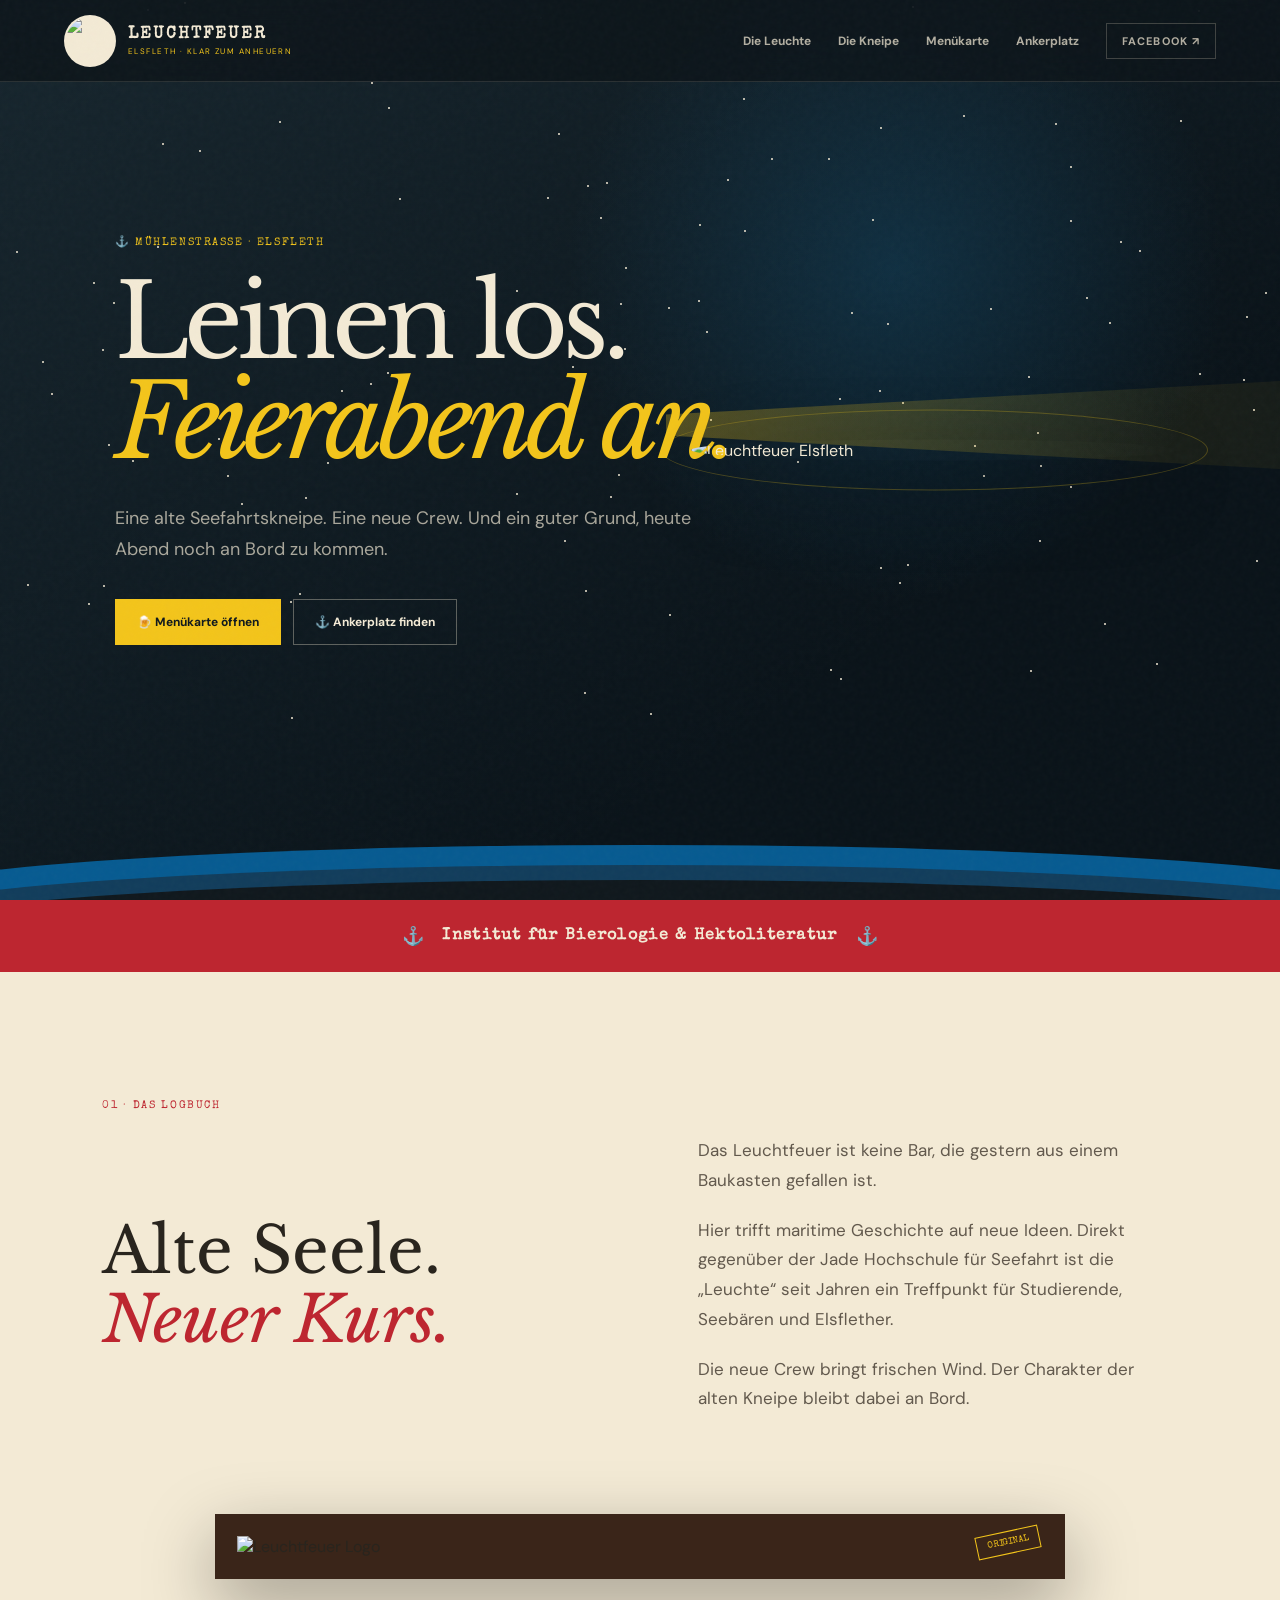
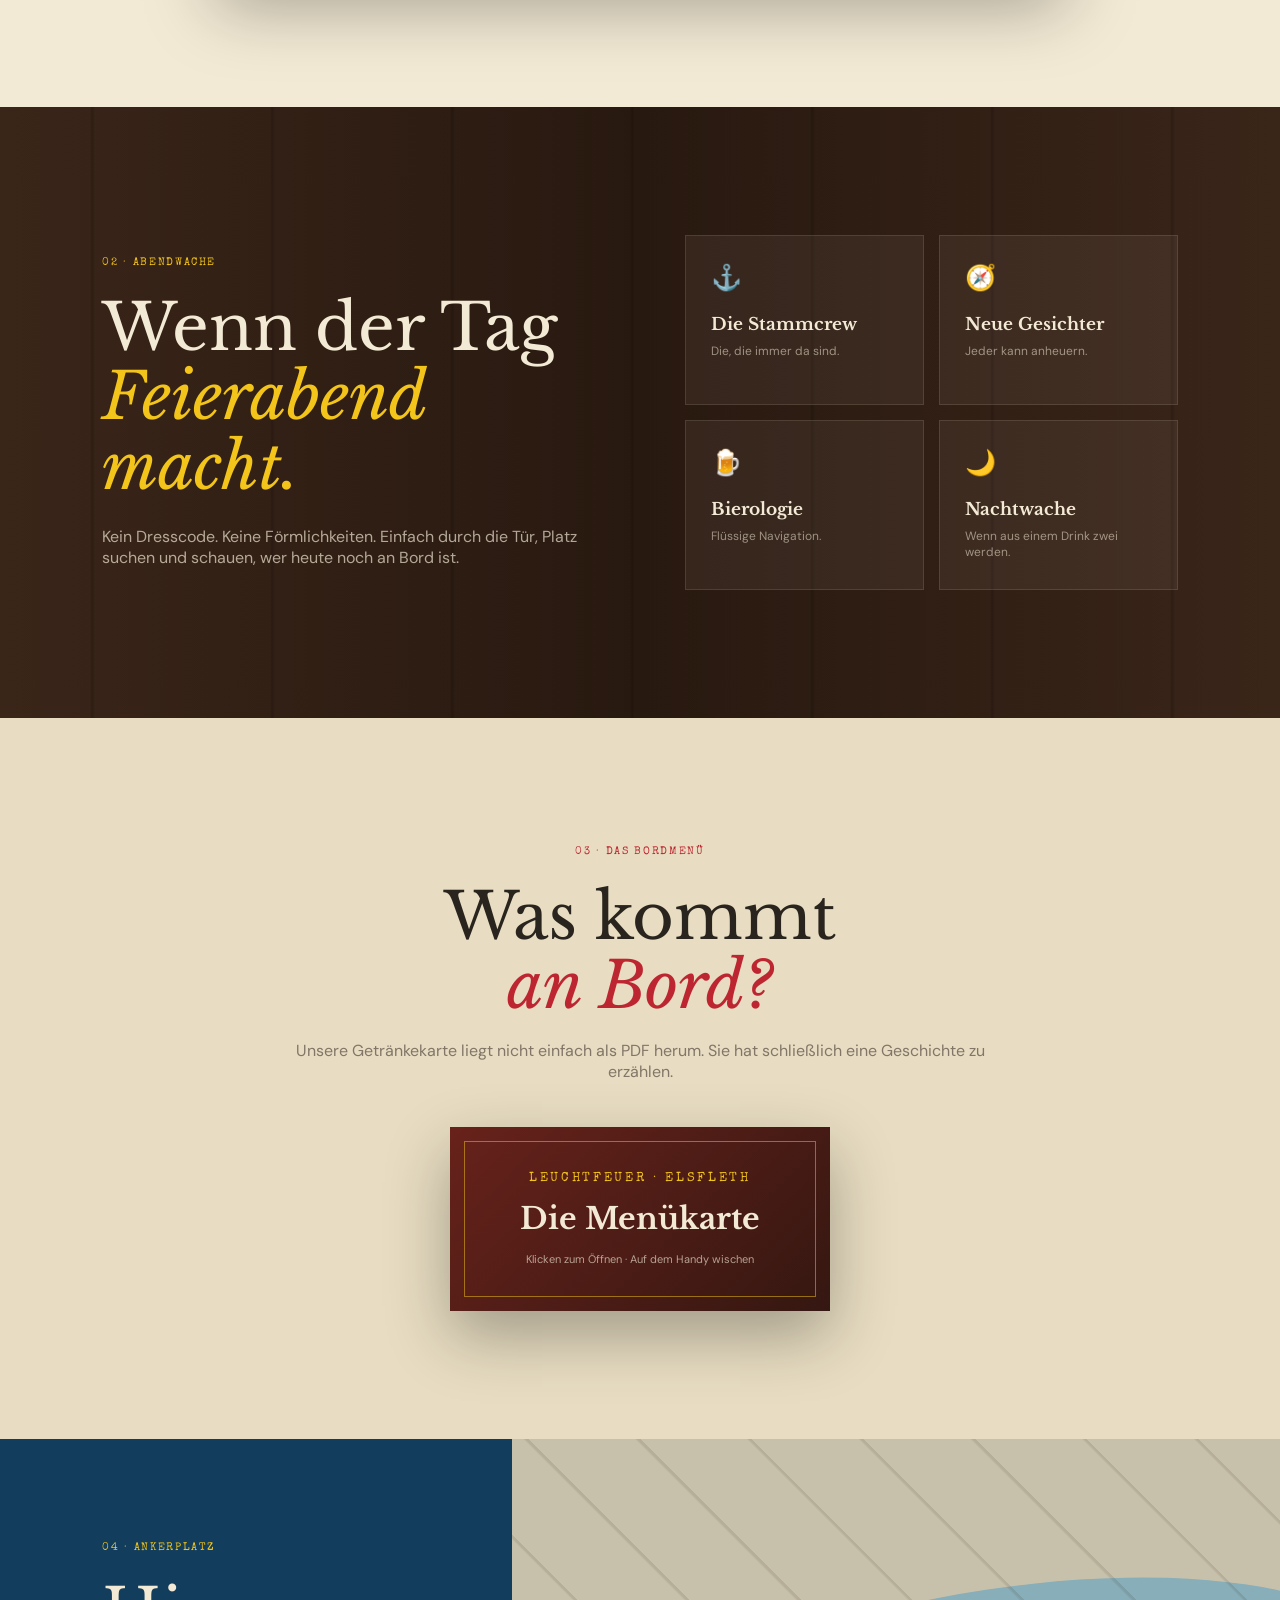
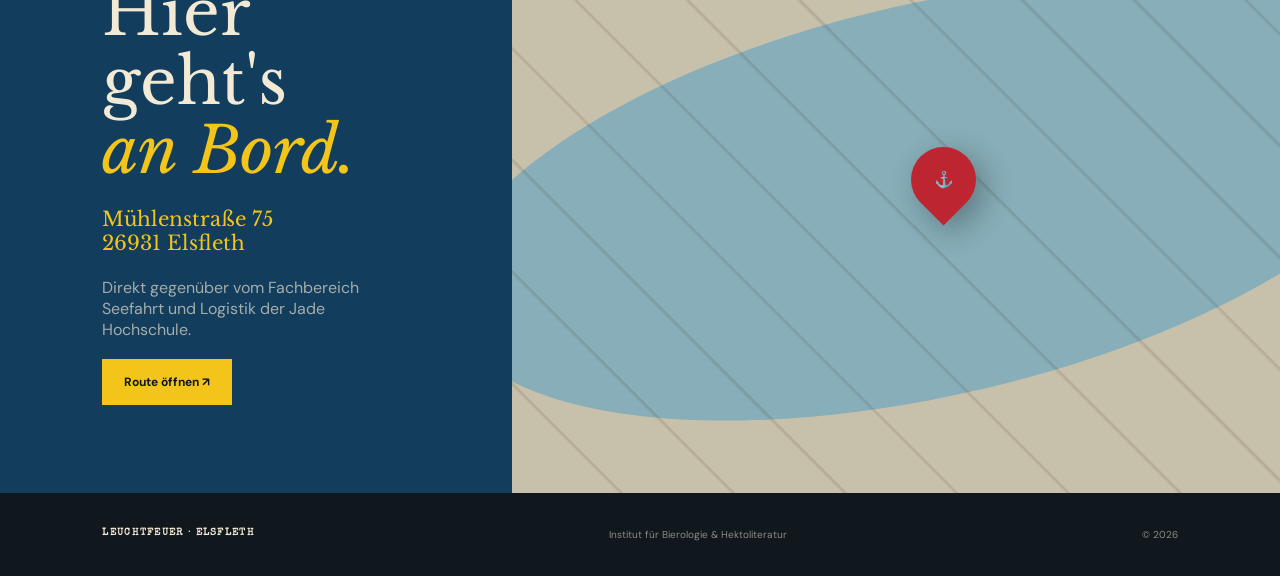
==== index.html @ c646ec92 "Create index.html" ====
<!DOCTYPE html>
<html lang="de">

<head>

<meta charset="UTF-8">

<meta name="viewport"
      content="width=device-width, initial-scale=1.0">

<meta name="theme-color"
      content="#111a20">

<meta name="description"
      content="Leuchtfeuer Elsfleth – die Seefahrtskneipe direkt gegenüber der Jade Hochschule.">

<title>Leuchtfeuer · Elsfleth</title>


<!-- =========================================================
     SCHRIFTEN
========================================================= -->

<link rel="preconnect"
      href="https://fonts.googleapis.com">

<link rel="preconnect"
      href="https://fonts.gstatic.com"
      crossorigin>

<link href="https://fonts.googleapis.com/css2?family=DM+Sans:wght@400;500;600;700&family=Libre+Baskerville:ital,wght@0,400;0,700;1,400&family=Special+Elite&display=swap"
      rel="stylesheet">


<style>

/* =========================================================
   VARIABLES
========================================================= */

:root {

    --night: #10181d;
    --night-2: #18242b;
    --navy: #123d5c;

    --blue: #075b91;
    --blue-light: #1873a7;

    --red: #bd2630;
    --red-dark: #8e1821;

    --yellow: #f3c51b;
    --yellow-dark: #d4a900;

    --cream: #f3ead5;
    --paper: #e8ddc2;
    --paper-dark: #d5c8a7;

    --wood: #3a2519;
    --wood-light: #5a3825;

    --brass: #b68a3a;
    --brass-light: #d4ad61;

    --ink: #29251e;
    --muted: #817667;

    --shadow:
        0 25px 70px rgba(0,0,0,.35);

    --ease:
        cubic-bezier(.22,.61,.36,1);

}


/* =========================================================
   RESET
========================================================= */

* {
    box-sizing: border-box;
    margin: 0;
    padding: 0;
}


html {
    scroll-behavior: smooth;
}


body {

    background:
        var(--cream);

    color:
        var(--ink);

    font-family:
        "DM Sans",
        Arial,
        sans-serif;

    overflow-x:
        hidden;

}


body.no-scroll {
    overflow:
        hidden;
}


a {
    color:
        inherit;

    text-decoration:
        none;
}


button {
    font:
        inherit;

    cursor:
        pointer;
}


/* =========================================================
   GRAIN / FILM EFFECT
========================================================= */

body::before {

    content: "";

    position: fixed;

    inset: 0;

    z-index: 9999;

    pointer-events: none;

    opacity: .035;

    background-image:
        url("data:image/svg+xml,%3Csvg viewBox='0 0 180 180' xmlns='http://www.w3.org/2000/svg'%3E%3Cfilter id='n'%3E%3CfeTurbulence type='fractalNoise' baseFrequency='.9' numOctaves='3' stitchTiles='stitch'/%3E%3C/filter%3E%3Crect width='100%25' height='100%25' filter='url(%23n)' opacity='.7'/%3E%3C/svg%3E");

}


/* =========================================================
   HEADER
========================================================= */

.header {

    position:
        fixed;

    top:
        0;

    left:
        0;

    right:
        0;

    height:
        82px;

    z-index:
        100;

    display:
        flex;

    align-items:
        center;

    justify-content:
        space-between;

    padding:
        0 clamp(18px,5vw,75px);

    color:
        var(--cream);

    background:
        rgba(13,20,25,.80);

    backdrop-filter:
        blur(15px);

    border-bottom:
        1px solid
        rgba(243,234,213,.12);

    transition:
        .45s var(--ease);

}


.header.scrolled {

    height:
        68px;

    background:
        rgba(10,16,20,.96);

}


/* =========================================================
   BRAND
========================================================= */

.brand {

    display:
        flex;

    align-items:
        center;

    gap:
        12px;

}


.brand img {

    width:
        52px;

    height:
        52px;

    object-fit:
        contain;

    border-radius:
        50%;

    background:
        var(--cream);

    padding:
        2px;

    transition:
        .35s var(--ease);

}


.header.scrolled .brand img {

    width:
        43px;

    height:
        43px;

}


.brand-text {

    display:
        flex;

    flex-direction:
        column;

}


.brand-text strong {

    font-family:
        "Special Elite",
        monospace;

    font-size:
        17px;

    letter-spacing:
        .12em;

}


.brand-text span {

    font-size:
        8px;

    letter-spacing:
        .18em;

    color:
        var(--yellow);

    margin-top:
        3px;

}


/* =========================================================
   NAVIGATION
========================================================= */

.navigation {

    display:
        flex;

    align-items:
        center;

    gap:
        27px;

    font-size:
        12px;

    font-weight:
        700;

}


.navigation a {

    position:
        relative;

    color:
        var(--cream);

    opacity:
        .72;

    transition:
        .25s;

}


.navigation a:hover {

    opacity:
        1;

}


.navigation a::after {

    content:
        "";

    position:
        absolute;

    left:
        0;

    bottom:
        -8px;

    width:
        0;

    height:
        2px;

    background:
        var(--yellow);

    transition:
        .3s var(--ease);

}


.navigation a:hover::after {

    width:
        100%;

}


/* MENU BUTTON */

.menu-button {

    border:
        1px solid
        rgba(243,234,213,.3);

    background:
        transparent;

    color:
        var(--cream);

    padding:
        10px 15px;

    font-size:
        11px;

    letter-spacing:
        .1em;

    text-transform:
        uppercase;

    transition:
        .25s;

}


.menu-button:hover {

    background:
        var(--red);

    border-color:
        var(--red);

}


/* MOBILE MENU */

.mobile-toggle {

    display:
        none;

    background:
        none;

    border:
        0;

    color:
        var(--cream);

    font-size:
        27px;

}


/* =========================================================
   HERO
========================================================= */

.hero {

    position:
        relative;

    min-height:
        100vh;

    overflow:
        hidden;

    color:
        var(--cream);

    background:

        radial-gradient(
            circle at 70% 30%,
            rgba(24,115,167,.25),
            transparent 30%
        ),

        linear-gradient(
            145deg,
            #17262e,
            #0a1319 70%
        );

}


/* stars */

.stars {

    position:
        absolute;

    inset:
        0;

}


.star {

    position:
        absolute;

    width:
        2px;

    height:
        2px;

    border-radius:
        50%;

    background:
        var(--cream);

    animation:
        starBlink
        var(--duration)
        infinite
        ease-in-out;

}


@keyframes starBlink {

    0%,100% {
        opacity:
            .1;
    }

    50% {
        opacity:
            .9;
    }

}


/* =========================================================
   HERO CONTENT
========================================================= */

.hero-content {

    position:
        relative;

    z-index:
        5;

    min-height:
        100vh;

    display:
        flex;

    align-items:
        center;

    padding:
        130px clamp(25px,9vw,140px)
        150px;

}


.hero-copy {

    max-width:
        720px;

    animation:
        heroAppear
        1.2s
        var(--ease)
        forwards;

    opacity:
        0;

    transform:
        translateY(30px);

}


@keyframes heroAppear {

    to {

        opacity:
            1;

        transform:
            translateY(0);

    }

}


.kicker {

    color:
        var(--yellow);

    font-family:
        "Special Elite",
        monospace;

    letter-spacing:
        .14em;

    font-size:
        11px;

    margin-bottom:
        25px;

}


.hero h1 {

    font-family:
        "Libre Baskerville",
        Georgia,
        serif;

    font-size:
        clamp(55px,8vw,105px);

    font-weight:
        400;

    line-height:
        .98;

    letter-spacing:
        -.055em;

}


.hero h1 span {

    display:
        block;

    color:
        var(--yellow);

    font-style:
        italic;

}


.hero-description {

    max-width:
        590px;

    margin-top:
        30px;

    color:
        rgba(243,234,213,.68);

    font-size:
        18px;

    line-height:
        1.7;

}


.hero-actions {

    display:
        flex;

    flex-wrap:
        wrap;

    gap:
        12px;

    margin-top:
        35px;

}


.button {

    padding:
        14px 21px;

    border:
        1px solid
        transparent;

    font-size:
        12px;

    font-weight:
        700;

    transition:
        .3s var(--ease);

}


.button-red {

    background:
        var(--red);

    color:
        white;

}


.button-red:hover {

    background:
        var(--red-dark);

    transform:
        translateY(-4px);

    box-shadow:
        0 15px 30px
        rgba(0,0,0,.3);

}


.button-yellow {

    background:
        var(--yellow);

    color:
        var(--night);

}


.button-outline {

    border-color:
        rgba(243,234,213,.35);

    color:
        var(--cream);

}


.button-outline:hover {

    background:
        rgba(243,234,213,.08);

}


/* =========================================================
   BIG LOGO
========================================================= */

.hero-logo {

    position:
        absolute;

    z-index:
        4;

    right:
        8vw;

    top:
        50%;

    width:
        min(38vw,500px);

    transform:
        translateY(-50%);

    animation:
        logoFloat
        7s
        ease-in-out
        infinite;

}


.hero-logo::after {

    content:
        "";

    position:
        absolute;

    inset:
        -30px;

    border-radius:
        50%;

    border:
        1px solid
        rgba(243,197,27,.25);

    animation:
        logoRing
        8s
        linear
        infinite;

}


.hero-logo img {

    width:
        100%;

    display:
        block;

    border-radius:
        50%;

    box-shadow:
        0 25px 80px
        rgba(0,0,0,.45);

}


@keyframes logoFloat {

    0%,100% {
        transform:
            translateY(-50%)
            rotate(-1deg);
    }

    50% {
        transform:
            translateY(calc(-50% - 12px))
            rotate(1deg);
    }

}


@keyframes logoRing {

    from {
        transform:
            rotate(0);
    }

    to {
        transform:
            rotate(360deg);
    }

}


/* =========================================================
   LIGHT BEAMS
========================================================= */

.beam {

    position:
        absolute;

    z-index:
        2;

    top:
        40%;

    left:
        52%;

    width:
        1000px;

    height:
        130px;

    transform-origin:
        left center;

    background:
        linear-gradient(
            90deg,
            rgba(243,197,27,.30),
            rgba(243,197,27,.07),
            transparent
        );

    clip-path:
        polygon(
            0 42%,
            100% 0,
            100% 100%,
            0 58%
        );

    animation:
        beamSweep
        9s
        ease-in-out
        infinite;

}


@keyframes beamSweep {

    0%,100% {
        transform:
            rotate(-13deg);
        opacity:
            .6;
    }

    50% {
        transform:
            rotate(22deg);
        opacity:
            .9;
    }

}


/* =========================================================
   OCEAN
========================================================= */

.ocean {

    position:
        absolute;

    z-index:
        6;

    bottom:
        0;

    left:
        0;

    width:
        100%;

    height:
        100px;

    overflow:
        hidden;

}


.wave {

    position:
        absolute;

    left:
        -10%;

    bottom:
        -55px;

    width:
        120%;

    height:
        110px;

    border-radius:
        50% 50% 0 0;

    background:
        var(--blue);

    animation:
        wave
        7s
        ease-in-out
        infinite;

}


.wave:nth-child(2) {

    bottom:
        -75px;

    background:
        var(--navy);

    animation-duration:
        10s;

    animation-direction:
        reverse;

}


.wave:nth-child(3) {

    bottom:
        -90px;

    background:
        var(--night);

    animation-duration:
        13s;

}


@keyframes wave {

    0%,100% {
        transform:
            translateX(-3%);
    }

    50% {
        transform:
            translateX(3%);
    }

}


/* =========================================================
   SIGNAL
========================================================= */

.signal {

    position:
        relative;

    min-height:
        72px;

    background:
        var(--red);

    color:
        var(--cream);

    display:
        flex;

    justify-content:
        center;

    align-items:
        center;

    gap:
        18px;

    overflow:
        hidden;

}


.signal::before,
.signal::after {

    content:
        "⚓";

    color:
        var(--yellow);

    font-size:
        18px;

}


.signal strong {

    font-family:
        "Special Elite",
        monospace;

    letter-spacing:
        .08em;

}


/* =========================================================
   GENERAL SECTIONS
========================================================= */

.section {

    padding:
        clamp(80px,10vw,150px)
        clamp(24px,8vw,130px);

}


.section-label {

    font-family:
        "Special Elite",
        monospace;

    color:
        var(--red);

    font-size:
        11px;

    letter-spacing:
        .15em;

    margin-bottom:
        25px;

}


.section-title {

    font-family:
        "Libre Baskerville",
        Georgia,
        serif;

    font-size:
        clamp(38px,5vw,70px);

    font-weight:
        400;

    line-height:
        1.08;

}


.section-title em {

    color:
        var(--red);

}


/* =========================================================
   ABOUT
========================================================= */

.about {

    background:
        var(--cream);

}


.about-grid {

    display:
        grid;

    grid-template-columns:
        1fr 1fr;

    gap:
        clamp(50px,9vw,130px);

    align-items:
        center;

}


.about-text {

    color:
        #62594d;

    font-size:
        17px;

    line-height:
        1.75;

}


.about-text p {

    margin-bottom:
        20px;

}


/* =========================================================
   OLD SIGN
========================================================= */

.sign-board {

    position:
        relative;

    padding:
        22px;

    background:
        var(--wood);

    box-shadow:
        var(--shadow);

    transform:
        rotate(-2deg);

    transition:
        .5s var(--ease);

}


.sign-board:hover {

    transform:
        rotate(0)
        translateY(-8px);

}


.sign-board img {

    width:
        100%;

    display:
        block;

}


.sign-board::after {

    content:
        "ORIGINAL";

    position:
        absolute;

    right:
        25px;

    bottom:
        25px;

    color:
        var(--yellow);

    border:
        1px solid
        var(--yellow);

    padding:
        6px 10px;

    font-family:
        "Special Elite",
        monospace;

    font-size:
        9px;

    transform:
        rotate(-12deg);

}


/* =========================================================
   WOOD SECTION
========================================================= */

.wood-section {

    position:
        relative;

    background:
        linear-gradient(
            90deg,
            var(--wood),
            #281910,
            var(--wood)
        );

    color:
        var(--cream);

    overflow:
        hidden;

}


.wood-section::before {

    content:
        "";

    position:
        absolute;

    inset:
        0;

    opacity:
        .18;

    background:
        repeating-linear-gradient(
            90deg,
            transparent 0 90px,
            #000 92px,
            transparent 95px 180px
        );

}


.wood-content {

    position:
        relative;

    z-index:
        2;

    display:
        grid;

    grid-template-columns:
        1fr 1fr;

    gap:
        90px;

    align-items:
        center;

}


.wood-copy p {

    max-width:
        570px;

    color:
        rgba(243,234,213,.68);

    margin-top:
        25px;

}


/* =========================================================
   NAUTICAL CARDS
========================================================= */

.nautical-cards {

    display:
        grid;

    grid-template-columns:
        repeat(2,1fr);

    gap:
        15px;

}


.nautical-card {

    min-height:
        170px;

    padding:
        25px;

    background:
        rgba(243,234,213,.06);

    border:
        1px solid
        rgba(243,234,213,.12);

    transition:
        .35s var(--ease);

}


.nautical-card:hover {

    transform:
        translateY(-8px);

    background:
        rgba(243,234,213,.1);

}


.nautical-card .icon {

    color:
        var(--yellow);

    font-size:
        25px;

    margin-bottom:
        20px;

}


.nautical-card strong {

    display:
        block;

    font-family:
        "Libre Baskerville",
        serif;

    font-size:
        17px;

}


.nautical-card span {

    display:
        block;

    margin-top:
        8px;

    color:
        rgba(243,234,213,.55);

    font-size:
        12px;

}


/* =========================================================
   MENU INTRO
========================================================= */

.menu-section {

    background:
        var(--paper);

    text-align:
        center;

}


.menu-intro {

    max-width:
        700px;

    margin:
        0 auto 45px;

}


.menu-intro p {

    color:
        var(--muted);

    margin-top:
        20px;

}


/* =========================================================
   MENU BOOK BUTTON
========================================================= */

.book-trigger {

    position:
        relative;

    display:
        inline-block;

    width:
        min(380px,90vw);

    padding:
        45px 35px;

    border:
        0;

    color:
        var(--cream);

    background:
        linear-gradient(
            135deg,
            #67221b,
            #351711
        );

    box-shadow:
        0 25px 60px
        rgba(0,0,0,.3);

    transition:
        .5s var(--ease);

    overflow:
        hidden;

}


.book-trigger::before {

    content:
        "";

    position:
        absolute;

    inset:
        14px;

    border:
        1px solid
        rgba(243,197,27,.5);

}


.book-trigger:hover {

    transform:
        translateY(-10px)
        rotate(-1deg);

    box-shadow:
        0 35px 80px
        rgba(0,0,0,.4);

}


.book-trigger small {

    display:
        block;

    color:
        var(--yellow);

    font-family:
        "Special Elite",
        monospace;

    letter-spacing:
        .2em;

}


.book-trigger strong {

    display:
        block;

    margin-top:
        15px;

    font-family:
        "Libre Baskerville",
        serif;

    font-size:
        30px;

}


.book-trigger span {

    display:
        block;

    margin-top:
        15px;

    opacity:
        .65;

    font-size:
        11px;

}


/* =========================================================
   BOOK MODAL
========================================================= */

.book-overlay {

    position:
        fixed;

    inset:
        0;

    z-index:
        1000;

    display:
        flex;

    align-items:
        center;

    justify-content:
        center;

    padding:
        25px;

    background:
        rgba(3,8,11,.92);

    backdrop-filter:
        blur(12px);

    opacity:
        0;

    visibility:
        hidden;

    transition:
        .5s var(--ease);

}


.book-overlay.open {

    opacity:
        1;

    visibility:
        visible;

}


/* close */

.book-close {

    position:
        absolute;

    top:
        25px;

    right:
        30px;

    z-index:
        20;

    width:
        45px;

    height:
        45px;

    border:
        1px solid
        rgba(243,234,213,.4);

    background:
        transparent;

    color:
        var(--cream);

    border-radius:
        50%;

    font-size:
        18px;

}


.book-close:hover {

    background:
        var(--red);

}


/* =========================================================
   BOOK
========================================================= */

.book {

    position:
        relative;

    width:
        min(1050px,94vw);

    height:
        min(700px,82vh);

    perspective:
        2000px;

}


/* book cover */

.book-cover {

    position:
        absolute;

    inset:
        0;

    z-index:
        10;

    background:
        linear-gradient(
            135deg,
            #7d2b20,
            #391812
        );

    border:
        3px solid
        var(--brass);

    box-shadow:
        0 30px 100px
        rgba(0,0,0,.6);

    display:
        flex;

    align-items:
        center;

    justify-content:
        center;

    cursor:
        pointer;

    transform-origin:
        left center;

    transition:
        1.1s var(--ease);

}


.book-cover::before {

    content:
        "";

    position:
        absolute;

    inset:
        22px;

    border:
        2px solid
        rgba(212,173,97,.7);

}


.book-cover-content {

    text-align:
        center;

    color:
        var(--cream);

}


.book-cover-content img {

    width:
        170px;

    height:
        170px;

    object-fit:
        contain;

    border-radius:
        50%;

    background:
        var(--cream);

    margin-bottom:
        25px;

}


.book-cover-content h3 {

    font-family:
        "Libre Baskerville",
        serif;

    font-size:
        clamp(30px,4vw,50px);

    font-weight:
        400;

}


.book-cover-content p {

    margin-top:
        12px;

    color:
        var(--yellow);

    font-family:
        "Special Elite",
        monospace;

    font-size:
        11px;

    letter-spacing:
        .15em;

}


.book.opened .book-cover {

    transform:
        rotateY(-155deg);

    pointer-events:
        none;

}


/* =========================================================
   BOOK PAGES
========================================================= */

.book-pages {

    position:
        absolute;

    inset:
        0;

    display:
        grid;

    grid-template-columns:
        1fr 1fr;

    background:
        var(--paper);

    box-shadow:
        0 30px 100px
        rgba(0,0,0,.6);

    overflow:
        hidden;

}


/* page */

.page {

    position:
        relative;

    padding:
        clamp(25px,4vw,55px);

    overflow:
        hidden;

    background:
        linear-gradient(
            90deg,
            #eee4c8,
            #e4d8b9
        );

}


.page:first-child {

    border-right:
        1px solid
        rgba(41,37,30,.2);

}


.page::before {

    content:
        "";

    position:
        absolute;

    inset:
        15px;

    border:
        1px solid
        rgba(41,37,30,.15);

    pointer-events:
        none;

}


/* page content */

.page-header {

    font-family:
        "Special Elite",
        monospace;

    color:
        var(--red);

    font-size:
        10px;

    letter-spacing:
        .15em;

    margin-bottom:
        15px;

}


.page h3 {

    font-family:
        "Libre Baskerville",
        serif;

    font-size:
        clamp(25px,3vw,39px);

    font-weight:
        400;

    line-height:
        1.15;

    margin-bottom:
        25px;

}


.page h3 em {

    color:
        var(--red);

}


.drink-list {

    display:
        grid;

    gap:
        15px;

}


.drink {

    display:
        grid;

    grid-template-columns:
        1fr auto;

    gap:
        10px;

    padding-bottom:
        12px;

    border-bottom:
        1px dashed
        rgba(41,37,30,.25);

}


.drink-name {

    font-family:
        "Libre Baskerville",
        serif;

    font-size:
        14px;

}


.drink-description {

    display:
        block;

    margin-top:
        3px;

    color:
        #756b5b;

    font-size:
        10px;

}


.price {

    font-family:
        "Special Elite",
        monospace;

    color:
        var(--red);

    font-size:
        14px;

}


.page-number {

    position:
        absolute;

    bottom:
        25px;

    font-family:
        "Special Elite",
        monospace;

    font-size:
        9px;

    color:
        var(--muted);

}


.page-left .page-number {

    left:
        35px;

}


.page-right .page-number {

    right:
        35px;

}


/* =========================================================
   BOOK NAVIGATION
========================================================= */

.book-navigation {

    position:
        absolute;

    z-index:
        30;

    bottom:
        -70px;

    left:
        50%;

    transform:
        translateX(-50%);

    display:
        flex;

    align-items:
        center;

    gap:
        15px;

}


.book-navigation button {

    width:
        42px;

    height:
        42px;

    border:
        1px solid
        rgba(243,234,213,.4);

    background:
        rgba(16,24,29,.8);

    color:
        var(--cream);

    border-radius:
        50%;

}


.book-navigation button:hover {

    background:
        var(--red);

}


.book-page-count {

    color:
        var(--cream);

    font-family:
        "Special Elite",
        monospace;

    font-size:
        10px;

}


/* =========================================================
   BOOK PAGE TRANSITION
========================================================= */

.page-turn-left {

    animation:
        turnLeft
        .45s
        var(--ease);

}


.page-turn-right {

    animation:
        turnRight
        .45s
        var(--ease);

}


@keyframes turnLeft {

    0% {
        transform:
            translateX(0)
            rotateY(0);
        opacity:
            1;
    }

    50% {
        transform:
            translateX(-20px)
            rotateY(-8deg);
        opacity:
            .2;
    }

    100% {
        transform:
            translateX(0)
            rotateY(0);
        opacity:
            1;
    }

}


@keyframes turnRight {

    0% {
        transform:
            translateX(0)
            rotateY(0);
        opacity:
            1;
    }

    50% {
        transform:
            translateX(20px)
            rotateY(8deg);
        opacity:
            .2;
    }

    100% {
        transform:
            translateX(0)
            rotateY(0);
        opacity:
            1;
    }

}


/* =========================================================
   LOCATION
========================================================= */

.location {

    display:
        grid;

    grid-template-columns:
        .8fr 1.2fr;

    padding:
        0;

    min-height:
        560px;

}


.location-info {

    background:
        var(--navy);

    color:
        var(--cream);

    padding:
        clamp(55px,8vw,110px);

    display:
        flex;

    flex-direction:
        column;

    justify-content:
        center;

}


.location-info p {

    margin-top:
        22px;

    color:
        rgba(243,234,213,.65);

    max-width:
        450px;

}


.address {

    color:
        var(--yellow)!important;

    font-family:
        "Libre Baskerville",
        serif;

    font-size:
        20px;

}


.fake-map {

    position:
        relative;

    overflow:
        hidden;

    min-height:
        560px;

    background:
        #c7c1ab;

}


.fake-map::before {

    content:
        "";

    position:
        absolute;

    width:
        130%;

    height:
        60%;

    left:
        -10%;

    top:
        25%;

    border-radius:
        60%;

    background:
        #87aeb9;

    transform:
        rotate(-13deg);

}


.map-roads {

    position:
        absolute;

    inset:
        0;

    background:
        repeating-linear-gradient(
            45deg,
            transparent 0 75px,
            rgba(58,37,25,.12) 77px 79px
        );

}


.map-pin {

    position:
        absolute;

    left:
        52%;

    top:
        47%;

    width:
        65px;

    height:
        65px;

    display:
        grid;

    place-items:
        center;

    background:
        var(--red);

    color:
        var(--cream);

    border-radius:
        50% 50% 50% 0;

    transform:
        rotate(-45deg);

    box-shadow:
        0 12px 30px
        rgba(0,0,0,.3);

    animation:
        pinPulse
        2s
        infinite;

}


.map-pin span {

    transform:
        rotate(45deg);

}


@keyframes pinPulse {

    0%,100% {
        box-shadow:
            0 12px 30px
            rgba(0,0,0,.3);
    }

    50% {
        box-shadow:
            0 12px 30px
            rgba(189,38,48,.5),
            0 0 0 15px
            rgba(189,38,48,.08);
    }

}


/* =========================================================
   FOOTER
========================================================= */

footer {

    background:
        var(--night);

    color:
        rgba(243,234,213,.55);

    padding:
        35px clamp(20px,8vw,130px);

    display:
        flex;

    justify-content:
        space-between;

    flex-wrap:
        wrap;

    gap:
        15px;

    font-size:
        10px;

}


footer strong {

    color:
        var(--cream);

    font-family:
        "Special Elite",
        monospace;

    letter-spacing:
        .13em;

}


/* =========================================================
   SCROLL ANIMATION
========================================================= */

.reveal {

    opacity:
        0;

    transform:
        translateY(45px);

    transition:
        1s var(--ease);

}


.reveal.visible {

    opacity:
        1;

    transform:
        translateY(0);

}


/* =========================================================
   RESPONSIVE
========================================================= */

@media(max-width: 900px) {


    .navigation {

        display:
            none;

        position:
            absolute;

        top:
            82px;

        left:
            0;

        right:
            0;

        padding:
            20px;

        background:
            var(--night);

        flex-direction:
            column;

        align-items:
            flex-start;

    }


    .navigation.open {

        display:
            flex;

    }


    .mobile-toggle {

        display:
            block;

    }


    .hero-logo {

        width:
            350px;

        right:
            -80px;

        opacity:
            .35;

    }


    .about-grid,
    .wood-content {

        grid-template-columns:
            1fr;

    }


    .location {

        grid-template-columns:
            1fr;

    }


    .location-info {

        min-height:
            500px;

    }


    .fake-map {

        min-height:
            400px;

    }


}


@media(max-width: 700px) {


    .hero-logo {

        width:
            290px;

        right:
            -80px;

        top:
            42%;

    }


    .hero-content {

        padding:
            120px 25px 130px;

    }


    .hero-description {

        font-size:
            15px;

    }


    .nautical-cards {

        grid-template-columns:
            1fr;

    }


    /* BOOK */

    .book {

        height:
            75vh;

        width:
            94vw;

    }


    .book-pages {

        grid-template-columns:
            1fr;

    }


    .page-right {

        display:
            none;

    }


    .page {

        padding:
            35px 25px;

    }


    .book-navigation {

        bottom:
            -60px;

    }


}


@media(max-width: 480px) {


    .brand-text span {

        display:
            none;

    }


    .brand img {

        width:
            43px;

        height:
            43px;

    }


    .hero h1 {

        font-size:
            51px;

    }


    .hero-actions {

        flex-direction:
            column;

    }


    .button {

        width:
            100%;

    }


    .book-cover-content img {

        width:
            130px;

        height:
            130px;

    }


}

</style>

</head>


<body>


<!-- =========================================================
     HEADER
========================================================= -->

<header class="header" id="header">


    <a href="#start" class="brand">

        <img
            src="/pic/logo.png"
            alt="Leuchtfeuer Elsfleth Logo"
        >

        <div class="brand-text">

            <strong>
                LEUCHTFEUER
            </strong>

            <span>
                ELSFLETH · KLAR ZUM ANHEUERN
            </span>

        </div>

    </a>


    <nav class="navigation" id="navigation">

        <a href="#ueber-uns">
            Die Leuchte
        </a>

        <a href="#abend">
            Die Kneipe
        </a>

        <a href="#menu">
            Menükarte
        </a>

        <a href="#anfahrt">
            Ankerplatz
        </a>

        <a
            class="menu-button"
            href="https://www.facebook.com/LeuchtfeuerElsfleth/"
            target="_blank"
        >
            Facebook ↗
        </a>

    </nav>


    <button
        class="mobile-toggle"
        id="mobileToggle"
        aria-label="Menü öffnen"
    >
        ☰
    </button>


</header>



<!-- =========================================================
     HERO
========================================================= -->

<main id="start">


<section class="hero">


    <div
        class="stars"
        id="stars"
    ></div>


    <div class="beam"></div>


    <div class="hero-content">


        <div class="hero-copy">


            <div class="kicker">

                ⚓ MÜHLENSTRASSE · ELSFLETH

            </div>


            <h1>

                Leinen los.

                <span>
                    Feierabend an.
                </span>

            </h1>


            <p class="hero-description">

                Eine alte Seefahrtskneipe.
                Eine neue Crew.
                Und ein guter Grund,
                heute Abend noch an Bord zu kommen.

            </p>


            <div class="hero-actions">


                <a
                    href="#menu"
                    class="button button-yellow"
                >
                    🍺 Menükarte öffnen
                </a>


                <a
                    href="#anfahrt"
                    class="button button-outline"
                >
                    ⚓ Ankerplatz finden
                </a>


            </div>


        </div>


        <!-- LOGO -->

        <div
            class="hero-logo"
            id="heroLogo"
        >

            <img
                src="/pic/logo.png"
                alt="Leuchtfeuer Elsfleth"
            >

        </div>


    </div>


    <!-- OCEAN -->

    <div class="ocean">

        <div class="wave"></div>

        <div class="wave"></div>

        <div class="wave"></div>

    </div>


</section>



<!-- =========================================================
     SIGNAL
========================================================= -->

<div class="signal">

    <strong>
        Institut für Bierologie &amp; Hektoliteratur
    </strong>

</div>



<!-- =========================================================
     ABOUT
========================================================= -->

<section
    class="section about"
    id="ueber-uns"
>


    <div class="section-label reveal">

        01 · DAS LOGBUCH

    </div>


    <div class="about-grid">


        <div class="reveal">

            <h2 class="section-title">

                Alte Seele.<br>

                <em>Neuer Kurs.</em>

            </h2>

        </div>


        <div class="about-text reveal">

            <p>

                Das Leuchtfeuer ist keine Bar,
                die gestern aus einem Baukasten
                gefallen ist.

            </p>


            <p>

                Hier trifft maritime Geschichte
                auf neue Ideen. Direkt gegenüber
                der Jade Hochschule für Seefahrt
                ist die „Leuchte“ seit Jahren
                ein Treffpunkt für Studierende,
                Seebären und Elsflether.

            </p>


            <p>

                Die neue Crew bringt frischen Wind.
                Der Charakter der alten Kneipe
                bleibt dabei an Bord.

            </p>

        </div>


    </div>


    <div
        class="sign-board reveal"
        style="margin-top:80px;max-width:850px;margin-left:auto;margin-right:auto;"
    >

        <img
            src="/pic/logo.png"
            alt="Leuchtfeuer Logo"
        >

    </div>


</section>



<!-- =========================================================
     KNEIPE
========================================================= -->

<section
    class="section wood-section"
    id="abend"
>


    <div class="wood-content">


        <div class="wood-copy reveal">

            <div
                class="section-label"
                style="color:#f3c51b"
            >
                02 · ABENDWACHE
            </div>


            <h2 class="section-title">

                Wenn der Tag<br>

                <em style="color:#f3c51b">
                    Feierabend macht.
                </em>

            </h2>


            <p>

                Kein Dresscode.
                Keine Förmlichkeiten.
                Einfach durch die Tür,
                Platz suchen und schauen,
                wer heute noch an Bord ist.

            </p>

        </div>


        <div class="nautical-cards reveal">


            <div class="nautical-card">

                <div class="icon">
                    ⚓
                </div>

                <strong>
                    Die Stammcrew
                </strong>

                <span>
                    Die, die immer da sind.
                </span>

            </div>


            <div class="nautical-card">

                <div class="icon">
                    🧭
                </div>

                <strong>
                    Neue Gesichter
                </strong>

                <span>
                    Jeder kann anheuern.
                </span>

            </div>


            <div class="nautical-card">

                <div class="icon">
                    🍺
                </div>

                <strong>
                    Bierologie
                </strong>

                <span>
                    Flüssige Navigation.
                </span>

            </div>


            <div class="nautical-card">

                <div class="icon">
                    🌙
                </div>

                <strong>
                    Nachtwache
                </strong>

                <span>
                    Wenn aus einem Drink zwei werden.
                </span>

            </div>


        </div>


    </div>


</section>



<!-- =========================================================
     MENÜ
========================================================= -->

<section
    class="section menu-section"
    id="menu"
>


    <div class="menu-intro reveal">


        <div class="section-label">

            03 · DAS BORDMENÜ

        </div>


        <h2 class="section-title">

            Was kommt<br>

            <em>an Bord?</em>

        </h2>


        <p>

            Unsere Getränkekarte liegt nicht einfach
            als PDF herum. Sie hat schließlich
            eine Geschichte zu erzählen.

        </p>


    </div>


    <button
        class="book-trigger reveal"
        id="openBook"
    >

        <small>
            LEUCHTFEUER · ELSFLETH
        </small>


        <strong>
            Die Menükarte
        </strong>


        <span>
            Klicken zum Öffnen · Auf dem Handy wischen
        </span>

    </button>


</section>



<!-- =========================================================
     ANKERPLATZ
========================================================= -->

<section
    class="location"
    id="anfahrt"
>


    <div class="location-info">


        <div class="section-label"
             style="color:#f3c51b">

            04 · ANKERPLATZ

        </div>


        <h2 class="section-title">

            Hier geht's<br>

            <em style="color:#f3c51b">
                an Bord.
            </em>

        </h2>


        <p class="address">

            Mühlenstraße 75<br>
            26931 Elsfleth

        </p>


        <p>

            Direkt gegenüber vom
            Fachbereich Seefahrt und Logistik
            der Jade Hochschule.

        </p>


        <div style="margin-top:30px">

            <a
                href="https://maps.app.goo.gl/taHxQRXDgLNWMMoy6"
                target="_blank"
                class="button button-yellow"
            >
                Route öffnen ↗
            </a>

        </div>


    </div>


    <div class="fake-map">


        <div class="map-roads"></div>


        <div class="map-pin">

            <span>
                ⚓
            </span>

        </div>


    </div>


</section>



<!-- =========================================================
     FOOTER
========================================================= -->

<footer>

    <strong>
        LEUCHTFEUER · ELSFLETH
    </strong>


    <span>
        Institut für Bierologie &amp; Hektoliteratur
    </span>


    <span>
        © <span id="year"></span>
    </span>

</footer>


</main>



<!-- =========================================================
     MENÜBUCH / MODAL
========================================================= -->

<div
    class="book-overlay"
    id="bookOverlay"
>


    <button
        class="book-close"
        id="closeBook"
        aria-label="Menükarte schließen"
    >
        ×
    </button>


    <div
        class="book"
        id="book"
    >


        <!-- COVER -->

        <div
            class="book-cover"
            id="bookCover"
        >


            <div class="book-cover-content">


                <img
                    src="/pic/logo.png"
                    alt="Leuchtfeuer Logo"
                >


                <h3>
                    Bordkarte
                </h3>


                <p>
                    INSTITUT FÜR BIERologie
                </p>


                <p style="margin-top:25px;color:#f3ead5">

                    Zum Öffnen anklicken

                </p>


            </div>


        </div>



        <!-- PAGES -->

        <div class="book-pages">


            <!-- =================================================
                 LINKER TEIL
            ================================================== -->

            <article
                class="page page-left"
                id="pageLeft"
            >


                <div class="page-header">
                    LEUCHTFEUER · BORDMENÜ
                </div>


                <h3>

                    Vom Fass &amp;<br>

                    <em>aus der Flasche.</em>

                </h3>


                <div class="drink-list">


                    <div class="drink">

                        <div>

                            <span class="drink-name">
                                Bier vom Fass
                            </span>

                            <span class="drink-description">
                                Frisch gezapft · 0,3 l
                            </span>

                        </div>

                        <span class="price">
                            3,80 €
                        </span>

                    </div>


                    <div class="drink">

                        <div>

                            <span class="drink-name">
                                Bier vom Fass
                            </span>

                            <span class="drink-description">
                                Frisch gezapft · 0,5 l
                            </span>

                        </div>

                        <span class="price">
                            5,20 €
                        </span>

                    </div>


                    <div class="drink">

                        <div>

                            <span class="drink-name">
                                Pils
                            </span>

                            <span class="drink-description">
                                Klassischer Kurs · 0,33 l
                            </span>

                        </div>

                        <span class="price">
                            3,60 €
                        </span>

                    </div>


                    <div class="drink">

                        <div>

                            <span class="drink-name">
                                Weizen
                            </span>

                            <span class="drink-description">
                                Hefe · 0,5 l
                            </span>

                        </div>

                        <span class="price">
                            5,00 €
                        </span>

                    </div>


                    <div class="drink">

                        <div>

                            <span class="drink-name">
                                Alkoholfrei
                            </span>

                            <span class="drink-description">
                                Für die nächste Wache
                            </span>

                        </div>

                        <span class="price">
                            3,80 €
                        </span>

                    </div>


                </div>


                <span class="page-number">
                    — 01 —
                </span>


            </article>



            <!-- =================================================
                 RECHTER TEIL
            ================================================== -->

            <article
                class="page page-right"
                id="pageRight"
            >


                <div class="page-header">
                    LEUCHTFEUER · BORDMENÜ
                </div>


                <h3>

                    Longdrinks &amp;<br>

                    <em>Kurze Kurse.</em>

                </h3>


                <div class="drink-list">


                    <div class="drink">

                        <div>

                            <span class="drink-name">
                                Gin Tonic
                            </span>

                            <span class="drink-description">
                                Gin · Tonic · Zitrone
                            </span>

                        </div>

                        <span class="price">
                            8,50 €
                        </span>

                    </div>


                    <div class="drink">

                        <div>

                            <span class="drink-name">
                                Cuba Libre
                            </span>

                            <span class="drink-description">
                                Rum · Cola · Limette
                            </span>

                        </div>

                        <span class="price">
                            8,50 €
                        </span>

                    </div>


                    <div class="drink">

                        <div>

                            <span class="drink-name">
                                Whisky Cola
                            </span>

                            <span class="drink-description">
                                Whisky · Cola
                            </span>

                        </div>

                        <span class="price">
                            8,50 €
                        </span>

                    </div>


                    <div class="drink">

                        <div>

                            <span class="drink-name">
                                Rum
                            </span>

                            <span class="drink-description">
                                Verschiedene Sorten
                            </span>

                        </div>

                        <span class="price">
                            ab 3,50 €
                        </span>

                    </div>


                    <div class="drink">

                        <div>

                            <span class="drink-name">
                                Kurzer Kurs
                            </span>

                            <span class="drink-description">
                                Frag die Crew
                            </span>

                        </div>

                        <span class="price">
                            ab 2,50 €
                        </span>

                    </div>


                </div>


                <span class="page-number">
                    — 02 —
                </span>


            </article>


        </div>



        <!-- NAVIGATION -->

        <div class="book-navigation">


            <button
                id="previousPage"
                aria-label="Vorherige Seite"
            >
                ←
            </button>


            <span
                class="book-page-count"
                id="pageCount"
            >
                SEITE 01 / 02
            </span>


            <button
                id="nextPage"
                aria-label="Nächste Seite"
            >
                →
            </button>


        </div>


    </div>

</div>



<script>

/* =========================================================
   HEADER
========================================================= */

const header =
    document.getElementById("header");


window.addEventListener(
    "scroll",
    () => {

        if(window.scrollY > 50) {

            header.classList.add("scrolled");

        } else {

            header.classList.remove("scrolled");

        }

    }
);


/* =========================================================
   MOBILE NAVIGATION
========================================================= */

const mobileToggle =
    document.getElementById("mobileToggle");

const navigation =
    document.getElementById("navigation");


mobileToggle.addEventListener(
    "click",
    () => {

        navigation.classList.toggle("open");

    }
);


navigation
    .querySelectorAll("a")
    .forEach(link => {

        link.addEventListener(
            "click",
            () => {

                navigation.classList.remove("open");

            }
        );

    });



/* =========================================================
   STARS
========================================================= */

const stars =
    document.getElementById("stars");


for(let i = 0; i < 110; i++) {

    const star =
        document.createElement("span");

    star.className =
        "star";

    star.style.left =
        Math.random() * 100 + "%";

    star.style.top =
        Math.random() * 80 + "%";

    star.style.setProperty(
        "--duration",
        (2 + Math.random() * 5) + "s"
    );

    star.style.animationDelay =
        Math.random() * 5 + "s";

    stars.appendChild(star);

}



/* =========================================================
   HERO PARALLAX
========================================================= */

const heroLogo =
    document.getElementById("heroLogo");


document.addEventListener(
    "mousemove",
    event => {

        if(window.innerWidth < 900)
            return;


        const x =
            (event.clientX /
            window.innerWidth - .5);


        const y =
            (event.clientY /
            window.innerHeight - .5);


        heroLogo.style.marginLeft =
            `${x * 15}px`;

        heroLogo.style.marginTop =
            `${y * 15}px`;

    }
);



/* =========================================================
   SCROLL REVEAL
========================================================= */

const revealElements =
    document.querySelectorAll(".reveal");


const observer =
    new IntersectionObserver(

        entries => {

            entries.forEach(
                entry => {

                    if(entry.isIntersecting) {

                        entry.target
                            .classList
                            .add("visible");

                    }

                }
            );

        },

        {
            threshold:
                .12
        }

    );


revealElements.forEach(
    element =>
        observer.observe(element)
);



/* =========================================================
   MENU BOOK
========================================================= */

const overlay =
    document.getElementById("bookOverlay");

const book =
    document.getElementById("book");

const openBook =
    document.getElementById("openBook");

const closeBook =
    document.getElementById("closeBook");

const bookCover =
    document.getElementById("bookCover");

const nextPage =
    document.getElementById("nextPage");

const previousPage =
    document.getElementById("previousPage");

const pageCount =
    document.getElementById("pageCount");

const pageLeft =
    document.getElementById("pageLeft");

const pageRight =
    document.getElementById("pageRight");


/* OPEN */

openBook.addEventListener(
    "click",
    () => {

        overlay.classList.add("open");

        document.body.classList.add("no-scroll");

        setTimeout(
            () => {

                book.classList.add("opened");

            },
            250
        );

    }
);


/* COVER CLICK */

bookCover.addEventListener(
    "click",
    () => {

        book.classList.add("opened");

    }
);


/* CLOSE */

function closeMenuBook() {

    book.classList.remove("opened");

    setTimeout(
        () => {

            overlay.classList.remove("open");

            document.body
                .classList
                .remove("no-scroll");

        },
        700
    );

}


closeBook.addEventListener(
    "click",
    closeMenuBook
);


/* click outside */

overlay.addEventListener(
    "click",
    event => {

        if(event.target === overlay) {

            closeMenuBook();

        }

    }
);


/* ESC */

document.addEventListener(
    "keydown",
    event => {

        if(
            event.key === "Escape" &&
            overlay.classList.contains("open")
        ) {

            closeMenuBook();

        }

    }
);



/* =========================================================
   BOOK PAGE TURN
========================================================= */

let currentPage = 1;


/*
    Aktuell haben wir zwei Seiten.
    Später kannst du hier problemlos
    weitere Seiten hinzufügen.
*/


function updatePage() {

    pageCount.textContent =
        `SEITE 0${currentPage} / 02`;


    if(window.innerWidth <= 700) {

        if(currentPage === 1) {

            pageLeft.style.display =
                "block";

            pageRight.style.display =
                "none";

        } else {

            pageLeft.style.display =
                "none";

            pageRight.style.display =
                "block";

        }

    }

}


/* NEXT */

nextPage.addEventListener(
    "click",
    () => {

        if(currentPage >= 2)
            return;


        currentPage++;


        pageRight.classList.remove(
            "page-turn-right"
        );


        void pageRight.offsetWidth;


        pageRight.classList.add(
            "page-turn-right"
        );


        updatePage();

    }
);


/* PREVIOUS */

previousPage.addEventListener(
    "click",
    () => {

        if(currentPage <= 1)
            return;


        currentPage--;


        pageLeft.classList.remove(
            "page-turn-left"
        );


        void pageLeft.offsetWidth;


        pageLeft.classList.add(
            "page-turn-left"
        );


        updatePage();

    }
);



/* =========================================================
   SWIPE SUPPORT
========================================================= */

let touchStartX = 0;

let touchEndX = 0;


overlay.addEventListener(
    "touchstart",
    event => {

        touchStartX =
            event.changedTouches[0].screenX;

    },
    {
        passive: true
    }
);


overlay.addEventListener(
    "touchend",
    event => {

        touchEndX =
            event.changedTouches[0].screenX;


        const distance =
            touchEndX - touchStartX;


        if(Math.abs(distance) < 50)
            return;


        if(distance < 0) {

            nextPage.click();

        } else {

            previousPage.click();

        }

    },
    {
        passive: true
    }
);



/* =========================================================
   KEYBOARD PAGE TURN
========================================================= */

document.addEventListener(
    "keydown",
    event => {

        if(
            !overlay.classList.contains("open")
        )
            return;


        if(event.key === "ArrowRight") {

            nextPage.click();

        }


        if(event.key === "ArrowLeft") {

            previousPage.click();

        }

    }
);



/* =========================================================
   YEAR
========================================================= */

document.getElementById("year")
    .textContent =
    new Date().getFullYear();


</script>


</body>

</html>
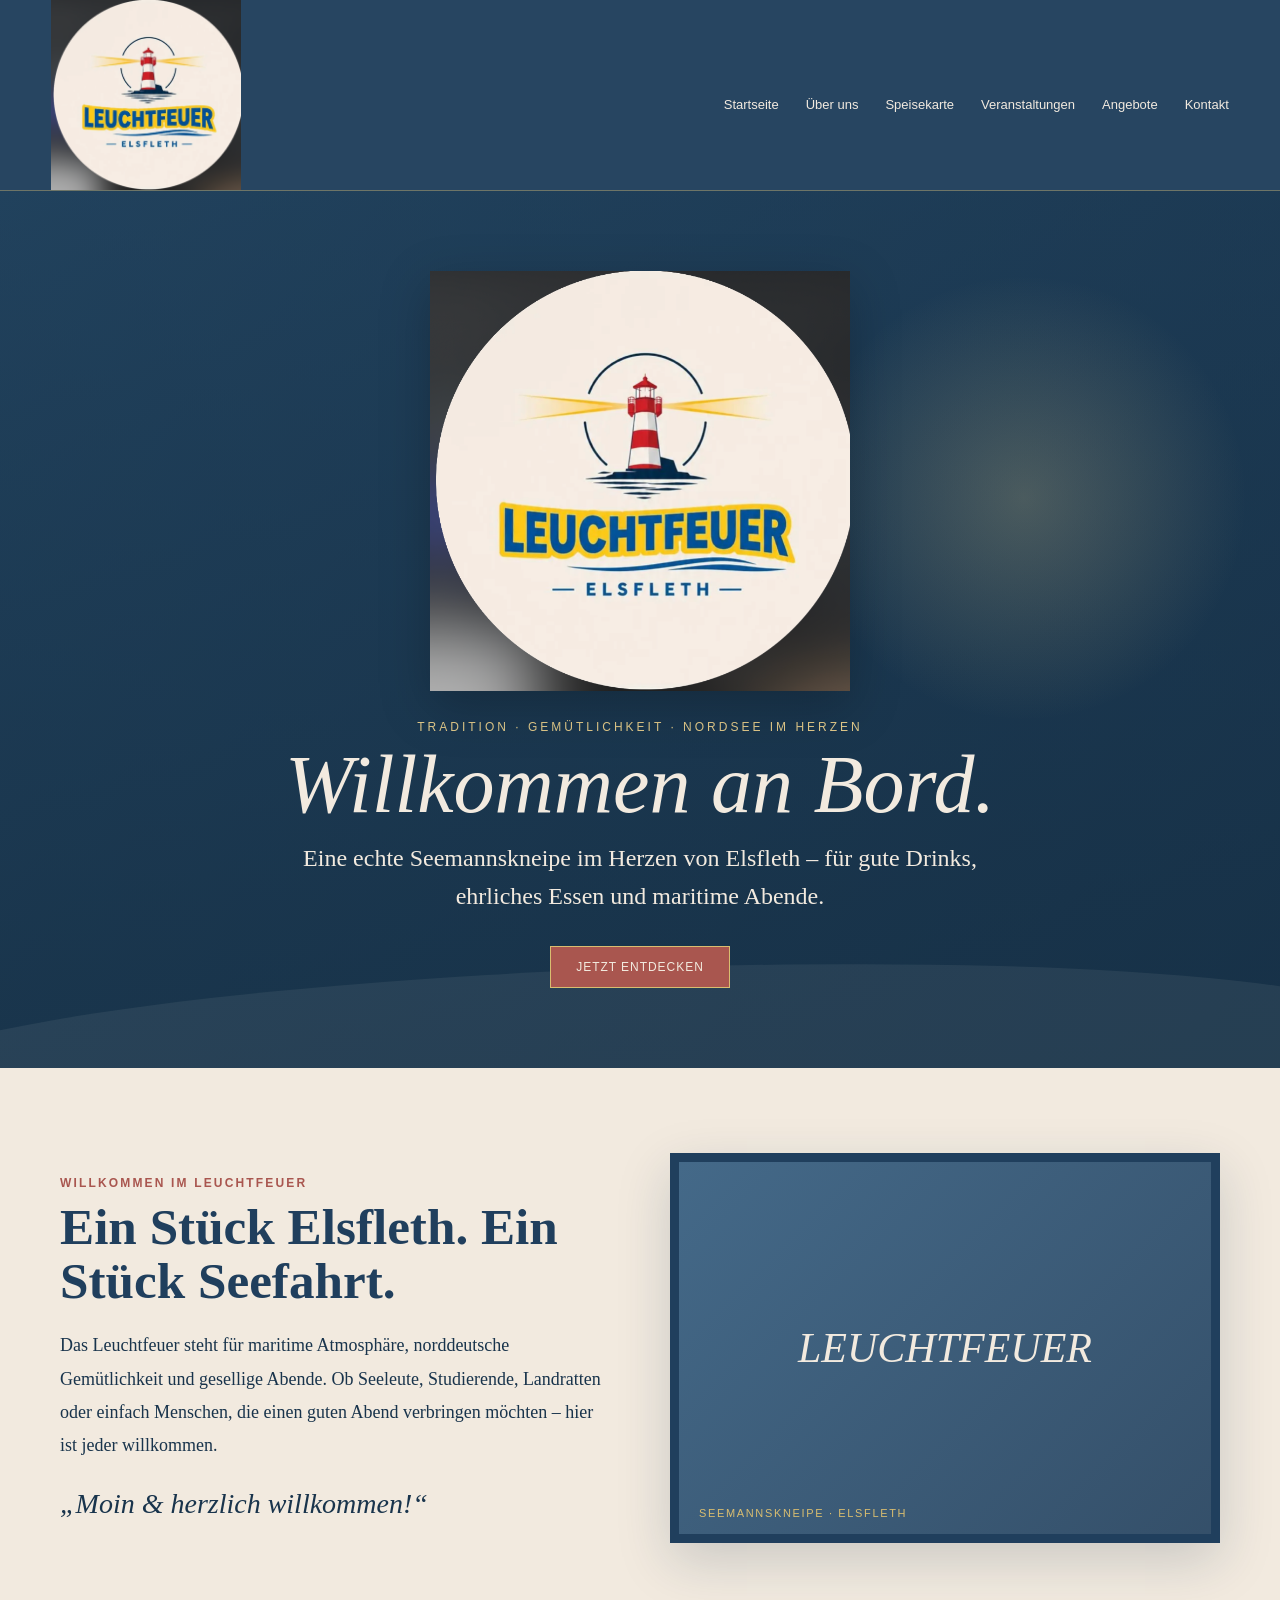
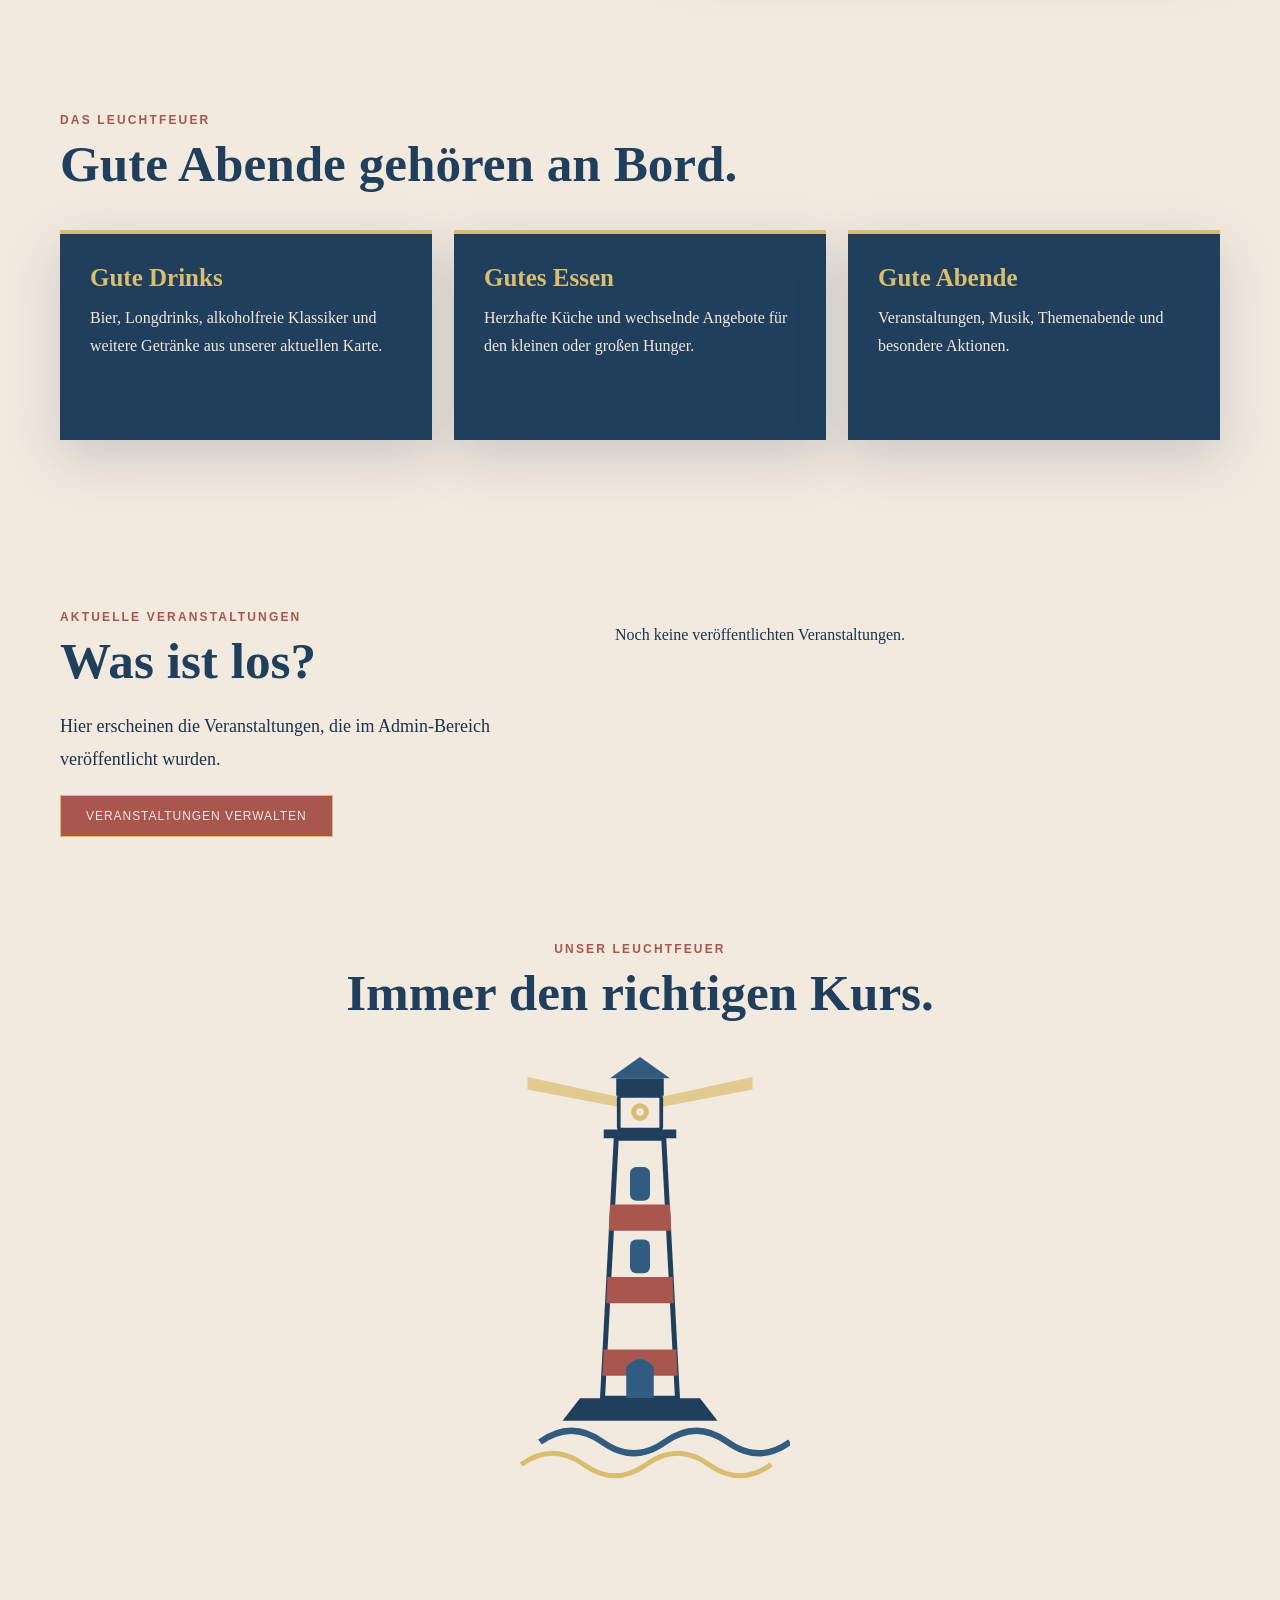
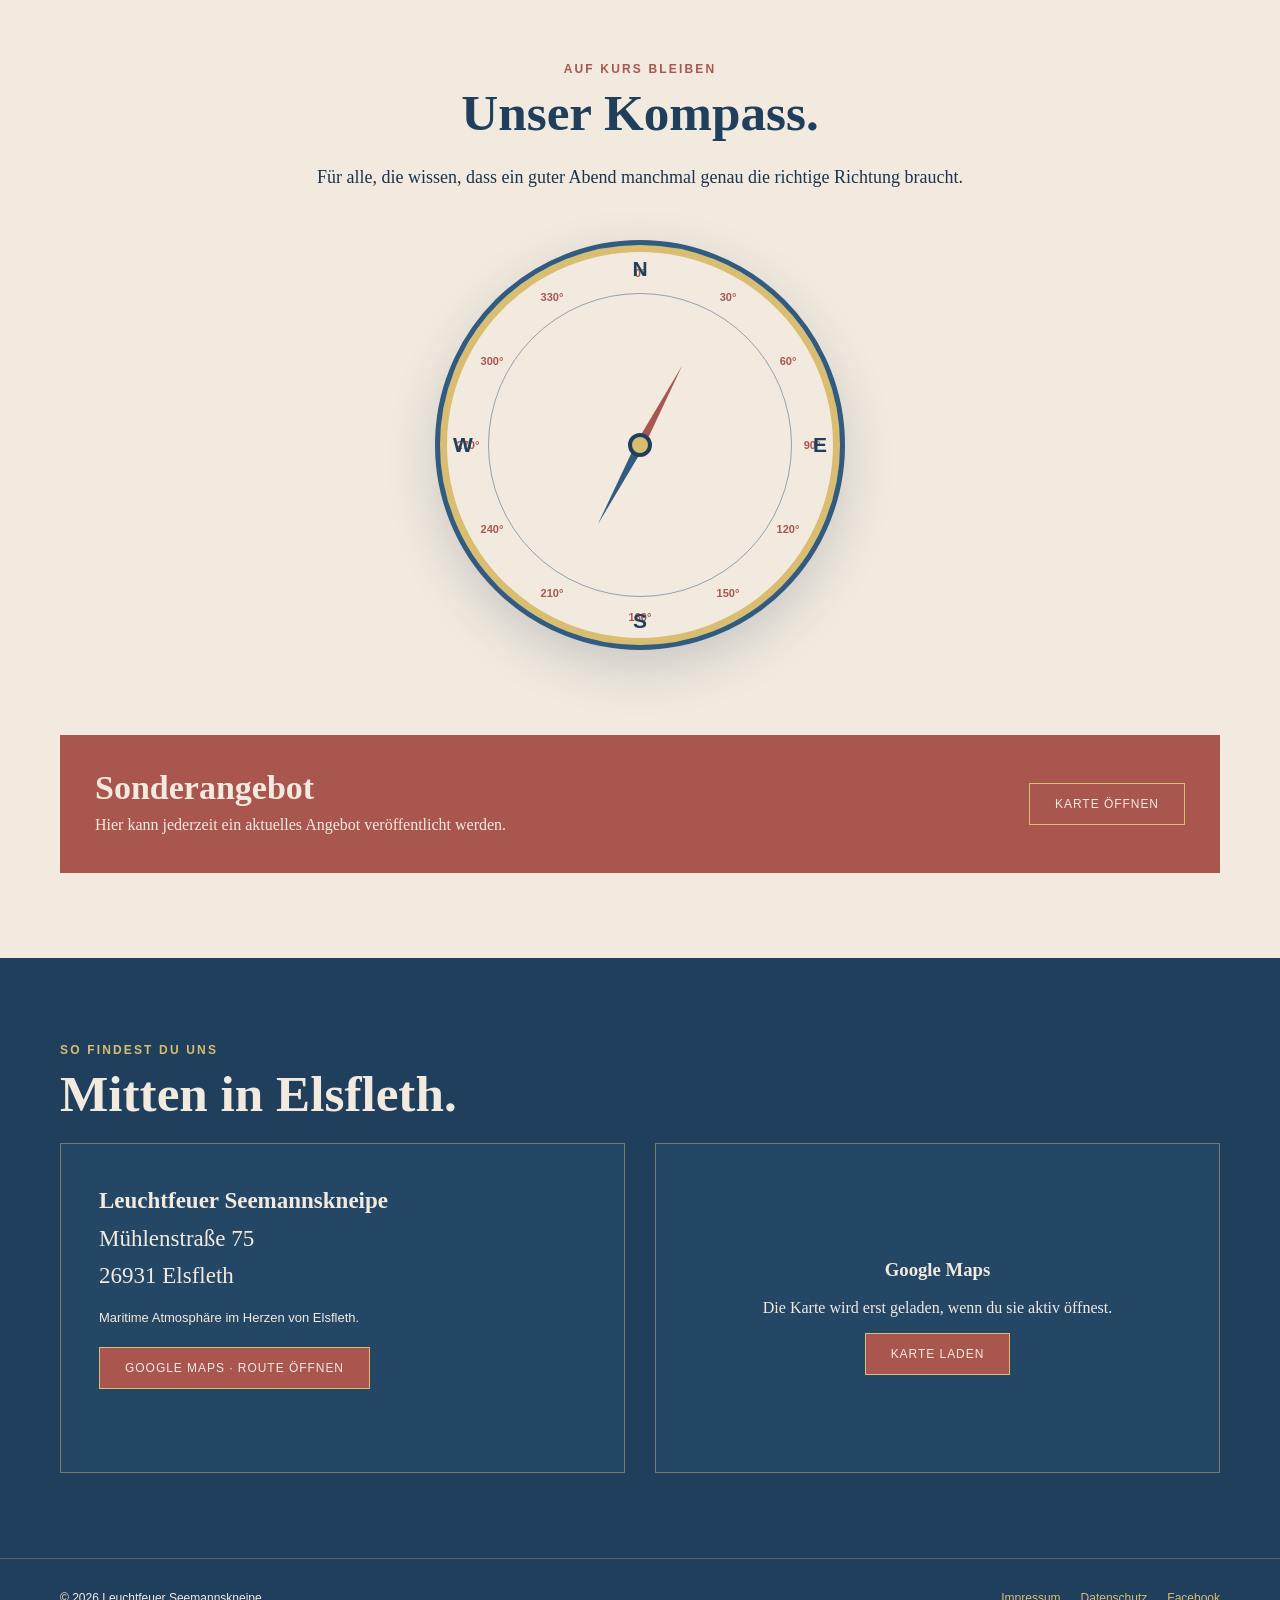
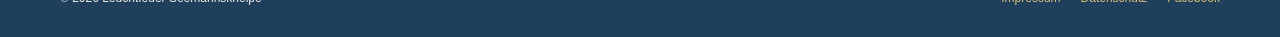
==== commit 53a342a6: "Update index.html" ====
--- a/index.html
+++ b/index.html
@@ -1,4457 +1,3067 @@
 <!DOCTYPE html>
 <html lang="de">
-
 <head>
-
 <meta charset="UTF-8">
-
-<meta name="viewport"
-      content="width=device-width, initial-scale=1.0">
-
-<meta name="theme-color"
-      content="#111a20">
-
-<meta name="description"
-      content="Leuchtfeuer Elsfleth – die Seefahrtskneipe direkt gegenüber der Jade Hochschule.">
-
-<title>Leuchtfeuer · Elsfleth</title>
-
-
-<!-- =========================================================
-     SCHRIFTEN
-========================================================= -->
-
-<link rel="preconnect"
-      href="https://fonts.googleapis.com">
-
-<link rel="preconnect"
-      href="https://fonts.gstatic.com"
-      crossorigin>
-
-<link href="https://fonts.googleapis.com/css2?family=DM+Sans:wght@400;500;600;700&family=Libre+Baskerville:ital,wght@0,400;0,700;1,400&family=Special+Elite&display=swap"
-      rel="stylesheet">
-
+<meta name="viewport" content="width=device-width, initial-scale=1.0">
+
+<title>Leuchtfeuer Elsfleth – Seemannskneipe</title>
+
+<meta
+    name="description"
+    content="Leuchtfeuer Seemannskneipe in Elsfleth – maritime Atmosphäre, gute Drinks, gutes Essen und besondere Abende."
+>
 
 <style>
 
 /* =========================================================
-   VARIABLES
-========================================================= */
+   LEUCHTFEUER ELSFLETH
+   Ruhige Farben aus dem Logo
+   ========================================================= */
 
 :root {
-
-    --night: #10181d;
-    --night-2: #18242b;
-    --navy: #123d5c;
-
-    --blue: #075b91;
-    --blue-light: #1873a7;
-
-    --red: #bd2630;
-    --red-dark: #8e1821;
-
-    --yellow: #f3c51b;
-    --yellow-dark: #d4a900;
-
-    --cream: #f3ead5;
-    --paper: #e8ddc2;
-    --paper-dark: #d5c8a7;
-
-    --wood: #3a2519;
-    --wood-light: #5a3825;
-
-    --brass: #b68a3a;
-    --brass-light: #d4ad61;
-
-    --ink: #29251e;
-    --muted: #817667;
-
-    --shadow:
-        0 25px 70px rgba(0,0,0,.35);
-
-    --ease:
-        cubic-bezier(.22,.61,.36,1);
-
+    --blue: #315b7f;
+    --deep-blue: #203f5d;
+    --soft-blue: #527493;
+
+    --red: #a9564f;
+    --soft-red: #b86c64;
+
+    --yellow: #d9bd70;
+    --soft-yellow: #e3cb8b;
+
+    --cream: #f2eadf;
+    --cream-dark: #e7dccd;
+
+    --text: #19344c;
+
+    --shadow: 0 18px 50px rgba(23, 52, 76, 0.18);
+    --radius: 2px;
 }
 
 
 /* =========================================================
    RESET
-========================================================= */
+   ========================================================= */
 
 * {
     box-sizing: border-box;
-    margin: 0;
-    padding: 0;
-}
-
+}
 
 html {
     scroll-behavior: smooth;
 }
 
-
 body {
-
-    background:
-        var(--cream);
-
-    color:
-        var(--ink);
-
-    font-family:
-        "DM Sans",
-        Arial,
-        sans-serif;
-
-    overflow-x:
-        hidden;
-
-}
-
-
-body.no-scroll {
-    overflow:
-        hidden;
-}
-
+    margin: 0;
+    background: var(--cream);
+    color: var(--text);
+    font-family: Georgia, "Times New Roman", serif;
+}
+
+body.locked {
+    overflow: hidden;
+}
+
+img {
+    max-width: 100%;
+}
+
+button,
+input,
+textarea,
+select {
+    font: inherit;
+}
+
+button {
+    cursor: pointer;
+}
 
 a {
-    color:
-        inherit;
-
-    text-decoration:
-        none;
-}
-
-
-button {
-    font:
-        inherit;
-
-    cursor:
-        pointer;
-}
-
-
-/* =========================================================
-   GRAIN / FILM EFFECT
-========================================================= */
-
-body::before {
-
-    content: "";
-
-    position: fixed;
-
-    inset: 0;
-
-    z-index: 9999;
-
-    pointer-events: none;
-
-    opacity: .035;
-
-    background-image:
-        url("data:image/svg+xml,%3Csvg viewBox='0 0 180 180' xmlns='http://www.w3.org/2000/svg'%3E%3Cfilter id='n'%3E%3CfeTurbulence type='fractalNoise' baseFrequency='.9' numOctaves='3' stitchTiles='stitch'/%3E%3C/filter%3E%3Crect width='100%25' height='100%25' filter='url(%23n)' opacity='.7'/%3E%3C/svg%3E");
-
+    color: inherit;
+    text-decoration: none;
 }
 
 
 /* =========================================================
    HEADER
-========================================================= */
-
-.header {
-
-    position:
-        fixed;
-
-    top:
-        0;
-
-    left:
-        0;
-
-    right:
-        0;
-
-    height:
-        82px;
-
-    z-index:
-        100;
-
-    display:
-        flex;
-
-    align-items:
-        center;
-
-    justify-content:
-        space-between;
-
-    padding:
-        0 clamp(18px,5vw,75px);
-
-    color:
-        var(--cream);
-
-    background:
-        rgba(13,20,25,.80);
-
-    backdrop-filter:
-        blur(15px);
-
-    border-bottom:
-        1px solid
-        rgba(243,234,213,.12);
-
-    transition:
-        .45s var(--ease);
-
-}
-
-
-.header.scrolled {
-
-    height:
-        68px;
-
-    background:
-        rgba(10,16,20,.96);
-
-}
-
-
-/* =========================================================
-   BRAND
-========================================================= */
-
-.brand {
-
-    display:
-        flex;
-
-    align-items:
-        center;
-
-    gap:
-        12px;
-
-}
-
-
-.brand img {
-
-    width:
-        52px;
-
-    height:
-        52px;
-
-    object-fit:
-        contain;
-
-    border-radius:
-        50%;
-
-    background:
-        var(--cream);
-
-    padding:
-        2px;
-
-    transition:
-        .35s var(--ease);
-
-}
-
-
-.header.scrolled .brand img {
-
-    width:
-        43px;
-
-    height:
-        43px;
-
-}
-
-
-.brand-text {
-
-    display:
-        flex;
-
-    flex-direction:
-        column;
-
-}
-
-
-.brand-text strong {
-
-    font-family:
-        "Special Elite",
-        monospace;
-
-    font-size:
-        17px;
-
-    letter-spacing:
-        .12em;
-
-}
-
-
-.brand-text span {
-
-    font-size:
-        8px;
-
-    letter-spacing:
-        .18em;
-
-    color:
-        var(--yellow);
-
-    margin-top:
-        3px;
-
-}
-
-
-/* =========================================================
-   NAVIGATION
-========================================================= */
+   ========================================================= */
+
+.site-header {
+    position: sticky;
+    top: 0;
+    z-index: 1000;
+
+    background: rgba(32, 63, 93, 0.97);
+    color: var(--cream);
+
+    border-bottom: 1px solid rgba(217, 189, 112, 0.4);
+    backdrop-filter: blur(8px);
+}
+
+.header-inner {
+    width: min(1200px, 92%);
+    min-height: 72px;
+    margin: auto;
+
+    display: flex;
+    align-items: center;
+    justify-content: space-between;
+
+    gap: 30px;
+}
+
+.logo {
+    display: flex;
+    align-items: center;
+}
+
+.logo img {
+    width: 190px;
+    height: auto;
+    display: block;
+}
 
 .navigation {
-
-    display:
-        flex;
-
-    align-items:
-        center;
-
-    gap:
-        27px;
-
-    font-size:
-        12px;
-
-    font-weight:
-        700;
-
-}
-
+    display: flex;
+    align-items: center;
+    gap: 27px;
+
+    font-family: Arial, sans-serif;
+    font-size: 13px;
+}
 
 .navigation a {
-
-    position:
-        relative;
-
-    color:
-        var(--cream);
-
-    opacity:
-        .72;
-
-    transition:
-        .25s;
-
-}
-
-
-.navigation a:hover {
-
-    opacity:
-        1;
-
-}
-
+    position: relative;
+    padding: 27px 0 9px;
+    color: var(--cream);
+}
 
 .navigation a::after {
-
-    content:
-        "";
-
-    position:
-        absolute;
-
-    left:
-        0;
-
-    bottom:
-        -8px;
-
-    width:
-        0;
-
-    height:
-        2px;
-
-    background:
-        var(--yellow);
-
-    transition:
-        .3s var(--ease);
-
-}
-
-
-.navigation a:hover::after {
-
-    width:
-        100%;
-
-}
-
-
-/* MENU BUTTON */
-
-.menu-button {
-
-    border:
-        1px solid
-        rgba(243,234,213,.3);
-
-    background:
-        transparent;
-
-    color:
-        var(--cream);
-
-    padding:
-        10px 15px;
-
-    font-size:
-        11px;
-
-    letter-spacing:
-        .1em;
-
-    text-transform:
-        uppercase;
-
-    transition:
-        .25s;
-
-}
-
-
-.menu-button:hover {
-
-    background:
-        var(--red);
-
-    border-color:
-        var(--red);
-
-}
-
-
-/* MOBILE MENU */
-
-.mobile-toggle {
-
-    display:
-        none;
-
-    background:
-        none;
-
-    border:
-        0;
-
-    color:
-        var(--cream);
-
-    font-size:
-        27px;
-
+    content: "";
+    position: absolute;
+
+    left: 0;
+    right: 0;
+    bottom: 0;
+
+    height: 2px;
+
+    background: var(--yellow);
+
+    transform: scaleX(0);
+    transform-origin: center;
+
+    transition: transform .25s ease;
+}
+
+.navigation a:hover::after,
+.navigation a.active::after {
+    transform: scaleX(1);
 }
 
 
 /* =========================================================
    HERO
-========================================================= */
+   ========================================================= */
 
 .hero {
-
-    position:
-        relative;
-
-    min-height:
-        100vh;
-
-    overflow:
-        hidden;
-
-    color:
-        var(--cream);
-
-    background:
-
-        radial-gradient(
-            circle at 70% 30%,
-            rgba(24,115,167,.25),
-            transparent 30%
-        ),
-
-        linear-gradient(
-            145deg,
-            #17262e,
-            #0a1319 70%
-        );
-
-}
-
-
-/* stars */
-
-.stars {
-
-    position:
-        absolute;
-
-    inset:
-        0;
-
-}
-
-
-.star {
-
-    position:
-        absolute;
-
-    width:
-        2px;
-
-    height:
-        2px;
-
-    border-radius:
-        50%;
-
-    background:
-        var(--cream);
-
-    animation:
-        starBlink
-        var(--duration)
-        infinite
-        ease-in-out;
-
-}
-
-
-@keyframes starBlink {
-
-    0%,100% {
-        opacity:
-            .1;
-    }
-
-    50% {
-        opacity:
-            .9;
-    }
-
-}
-
-
-/* =========================================================
-   HERO CONTENT
-========================================================= */
-
-.hero-content {
-
-    position:
-        relative;
-
-    z-index:
-        5;
-
-    min-height:
-        100vh;
-
-    display:
-        flex;
-
-    align-items:
-        center;
-
-    padding:
-        130px clamp(25px,9vw,140px)
-        150px;
-
-}
-
-
-.hero-copy {
-
-    max-width:
-        720px;
-
-    animation:
-        heroAppear
-        1.2s
-        var(--ease)
-        forwards;
-
-    opacity:
-        0;
-
-    transform:
-        translateY(30px);
-
-}
-
-
-@keyframes heroAppear {
-
-    to {
-
-        opacity:
-            1;
-
-        transform:
-            translateY(0);
-
-    }
-
-}
-
-
-.kicker {
-
-    color:
-        var(--yellow);
-
-    font-family:
-        "Special Elite",
-        monospace;
-
-    letter-spacing:
-        .14em;
-
-    font-size:
-        11px;
-
-    margin-bottom:
-        25px;
-
-}
-
-
-.hero h1 {
-
-    font-family:
-        "Libre Baskerville",
-        Georgia,
-        serif;
-
-    font-size:
-        clamp(55px,8vw,105px);
-
-    font-weight:
-        400;
-
-    line-height:
-        .98;
-
-    letter-spacing:
-        -.055em;
-
-}
-
-
-.hero h1 span {
-
-    display:
-        block;
-
-    color:
-        var(--yellow);
-
-    font-style:
-        italic;
-
-}
-
-
-.hero-description {
-
-    max-width:
-        590px;
-
-    margin-top:
-        30px;
-
-    color:
-        rgba(243,234,213,.68);
-
-    font-size:
-        18px;
-
-    line-height:
-        1.7;
-
-}
-
-
-.hero-actions {
-
-    display:
-        flex;
-
-    flex-wrap:
-        wrap;
-
-    gap:
-        12px;
-
-    margin-top:
-        35px;
-
-}
-
-
-.button {
-
-    padding:
-        14px 21px;
-
-    border:
-        1px solid
-        transparent;
-
-    font-size:
-        12px;
-
-    font-weight:
-        700;
-
-    transition:
-        .3s var(--ease);
-
-}
-
-
-.button-red {
-
-    background:
-        var(--red);
-
-    color:
-        white;
-
-}
-
-
-.button-red:hover {
-
-    background:
-        var(--red-dark);
-
-    transform:
-        translateY(-4px);
-
-    box-shadow:
-        0 15px 30px
-        rgba(0,0,0,.3);
-
-}
-
-
-.button-yellow {
-
-    background:
-        var(--yellow);
-
-    color:
-        var(--night);
-
-}
-
-
-.button-outline {
-
-    border-color:
-        rgba(243,234,213,.35);
-
-    color:
-        var(--cream);
-
-}
-
-
-.button-outline:hover {
-
-    background:
-        rgba(243,234,213,.08);
-
-}
-
-
-/* =========================================================
-   BIG LOGO
-========================================================= */
-
-.hero-logo {
-
-    position:
-        absolute;
-
-    z-index:
-        4;
-
-    right:
-        8vw;
-
-    top:
-        50%;
-
-    width:
-        min(38vw,500px);
-
-    transform:
-        translateY(-50%);
-
-    animation:
-        logoFloat
-        7s
-        ease-in-out
-        infinite;
-
-}
-
-
-.hero-logo::after {
-
-    content:
-        "";
-
-    position:
-        absolute;
-
-    inset:
-        -30px;
-
-    border-radius:
-        50%;
-
-    border:
-        1px solid
-        rgba(243,197,27,.25);
-
-    animation:
-        logoRing
-        8s
-        linear
-        infinite;
-
-}
-
-
-.hero-logo img {
-
-    width:
-        100%;
-
-    display:
-        block;
-
-    border-radius:
-        50%;
-
-    box-shadow:
-        0 25px 80px
-        rgba(0,0,0,.45);
-
-}
-
-
-@keyframes logoFloat {
-
-    0%,100% {
-        transform:
-            translateY(-50%)
-            rotate(-1deg);
-    }
-
-    50% {
-        transform:
-            translateY(calc(-50% - 12px))
-            rotate(1deg);
-    }
-
-}
-
-
-@keyframes logoRing {
-
-    from {
-        transform:
-            rotate(0);
-    }
-
-    to {
-        transform:
-            rotate(360deg);
-    }
-
-}
-
-
-/* =========================================================
-   LIGHT BEAMS
-========================================================= */
-
-.beam {
-
-    position:
-        absolute;
-
-    z-index:
-        2;
-
-    top:
-        40%;
-
-    left:
-        52%;
-
-    width:
-        1000px;
-
-    height:
-        130px;
-
-    transform-origin:
-        left center;
+    min-height: 680px;
+
+    position: relative;
+    overflow: hidden;
+
+    display: flex;
+    align-items: center;
+    justify-content: center;
+
+    text-align: center;
+
+    color: var(--cream);
 
     background:
         linear-gradient(
-            90deg,
-            rgba(243,197,27,.30),
-            rgba(243,197,27,.07),
-            transparent
+            rgba(20, 45, 65, .55),
+            rgba(20, 45, 65, .78)
+        ),
+        linear-gradient(
+            135deg,
+            var(--blue),
+            var(--deep-blue)
         );
-
-    clip-path:
-        polygon(
-            0 42%,
-            100% 0,
-            100% 100%,
-            0 58%
+}
+
+.hero::before {
+    content: "";
+
+    position: absolute;
+    inset: 0;
+
+    background:
+        radial-gradient(
+            circle at 80% 35%,
+            rgba(227, 203, 139, .24),
+            transparent 19%
         );
 
-    animation:
-        beamSweep
-        9s
-        ease-in-out
-        infinite;
-
-}
-
-
-@keyframes beamSweep {
-
-    0%,100% {
-        transform:
-            rotate(-13deg);
-        opacity:
-            .6;
-    }
-
-    50% {
-        transform:
-            rotate(22deg);
-        opacity:
-            .9;
-    }
-
+    pointer-events: none;
+}
+
+.hero::after {
+    content: "";
+
+    position: absolute;
+
+    left: -10%;
+    right: -10%;
+    bottom: -80px;
+
+    height: 180px;
+
+    border-radius: 50% 50% 0 0;
+
+    background: rgba(242, 234, 223, .07);
+
+    transform: rotate(-2deg);
+}
+
+.hero-content {
+    position: relative;
+    z-index: 2;
+
+    width: min(850px, 92%);
+
+    padding: 80px 0;
+}
+
+.hero-logo {
+    width: min(420px, 78vw);
+    margin: 0 auto 25px;
+
+    filter: drop-shadow(
+        0 15px 25px rgba(0,0,0,.22)
+    );
+}
+
+.hero-kicker {
+    font-family: Arial, sans-serif;
+    font-size: 12px;
+    letter-spacing: .25em;
+    text-transform: uppercase;
+
+    color: var(--soft-yellow);
+}
+
+.hero h1 {
+    margin: 12px 0 15px;
+
+    font-size: clamp(45px, 7vw, 82px);
+    line-height: .95;
+
+    font-style: italic;
+    font-weight: normal;
+}
+
+.hero p {
+    max-width: 720px;
+    margin: 0 auto 30px;
+
+    font-size: clamp(18px, 2vw, 24px);
+    line-height: 1.6;
+}
+
+.button {
+    display: inline-flex;
+    align-items: center;
+    justify-content: center;
+
+    padding: 13px 25px;
+
+    border: 1px solid var(--yellow);
+
+    background: var(--red);
+    color: var(--cream);
+
+    font-family: Arial, sans-serif;
+    font-size: 12px;
+    letter-spacing: .08em;
+    text-transform: uppercase;
+
+    transition:
+        transform .2s ease,
+        background .2s ease;
+}
+
+.button:hover {
+    transform: translateY(-2px);
+    background: var(--soft-red);
 }
 
 
 /* =========================================================
-   OCEAN
-========================================================= */
-
-.ocean {
-
-    position:
-        absolute;
-
-    z-index:
-        6;
-
-    bottom:
-        0;
-
-    left:
-        0;
-
-    width:
-        100%;
-
-    height:
-        100px;
-
-    overflow:
-        hidden;
-
-}
-
-
-.wave {
-
-    position:
-        absolute;
-
-    left:
-        -10%;
-
-    bottom:
-        -55px;
-
-    width:
-        120%;
-
-    height:
-        110px;
-
-    border-radius:
-        50% 50% 0 0;
-
-    background:
-        var(--blue);
-
-    animation:
-        wave
-        7s
-        ease-in-out
-        infinite;
-
-}
-
-
-.wave:nth-child(2) {
-
-    bottom:
-        -75px;
-
-    background:
-        var(--navy);
-
-    animation-duration:
-        10s;
-
-    animation-direction:
-        reverse;
-
-}
-
-
-.wave:nth-child(3) {
-
-    bottom:
-        -90px;
-
-    background:
-        var(--night);
-
-    animation-duration:
-        13s;
-
-}
-
-
-@keyframes wave {
-
-    0%,100% {
-        transform:
-            translateX(-3%);
-    }
-
-    50% {
-        transform:
-            translateX(3%);
-    }
-
+   SECTIONS
+   ========================================================= */
+
+.section {
+    padding: 85px 0;
+}
+
+.container {
+    width: min(1160px, 92%);
+    margin: auto;
+}
+
+.two-columns {
+    display: grid;
+    grid-template-columns: 1fr 1fr;
+
+    gap: 60px;
+
+    align-items: center;
+}
+
+.eyebrow {
+    color: var(--red);
+
+    font-family: Arial, sans-serif;
+    font-size: 12px;
+    font-weight: bold;
+
+    letter-spacing: .18em;
+    text-transform: uppercase;
+}
+
+h2 {
+    margin: 10px 0 22px;
+
+    color: var(--deep-blue);
+
+    font-size: clamp(34px, 4vw, 53px);
+    line-height: 1.05;
+}
+
+.lead {
+    font-size: 18px;
+    line-height: 1.85;
+}
+
+.signature {
+    margin-top: 25px;
+
+    font-size: 28px;
+    font-style: italic;
 }
 
 
 /* =========================================================
-   SIGNAL
-========================================================= */
-
-.signal {
-
-    position:
-        relative;
-
-    min-height:
-        72px;
-
-    background:
-        var(--red);
-
-    color:
-        var(--cream);
-
-    display:
-        flex;
-
-    justify-content:
-        center;
-
-    align-items:
-        center;
-
-    gap:
-        18px;
-
-    overflow:
-        hidden;
-
-}
-
-
-.signal::before,
-.signal::after {
-
-    content:
-        "⚓";
-
-    color:
-        var(--yellow);
-
-    font-size:
-        18px;
-
-}
-
-
-.signal strong {
-
-    font-family:
-        "Special Elite",
-        monospace;
-
-    letter-spacing:
-        .08em;
-
-}
-
-
-/* =========================================================
-   GENERAL SECTIONS
-========================================================= */
-
-.section {
-
-    padding:
-        clamp(80px,10vw,150px)
-        clamp(24px,8vw,130px);
-
-}
-
-
-.section-label {
-
-    font-family:
-        "Special Elite",
-        monospace;
-
-    color:
-        var(--red);
-
-    font-size:
-        11px;
-
-    letter-spacing:
-        .15em;
-
-    margin-bottom:
-        25px;
-
-}
-
-
-.section-title {
-
-    font-family:
-        "Libre Baskerville",
-        Georgia,
-        serif;
-
-    font-size:
-        clamp(38px,5vw,70px);
-
-    font-weight:
-        400;
-
-    line-height:
-        1.08;
-
-}
-
-
-.section-title em {
-
-    color:
-        var(--red);
-
-}
-
-
-/* =========================================================
-   ABOUT
-========================================================= */
-
-.about {
-
-    background:
-        var(--cream);
-
-}
-
-
-.about-grid {
-
-    display:
-        grid;
-
-    grid-template-columns:
-        1fr 1fr;
-
-    gap:
-        clamp(50px,9vw,130px);
-
-    align-items:
-        center;
-
-}
-
-
-.about-text {
-
-    color:
-        #62594d;
-
-    font-size:
-        17px;
-
-    line-height:
-        1.75;
-
-}
-
-
-.about-text p {
-
-    margin-bottom:
-        20px;
-
-}
-
-
-/* =========================================================
-   OLD SIGN
-========================================================= */
-
-.sign-board {
-
-    position:
-        relative;
-
-    padding:
-        22px;
-
-    background:
-        var(--wood);
-
-    box-shadow:
-        var(--shadow);
-
-    transform:
-        rotate(-2deg);
-
-    transition:
-        .5s var(--ease);
-
-}
-
-
-.sign-board:hover {
-
-    transform:
-        rotate(0)
-        translateY(-8px);
-
-}
-
-
-.sign-board img {
-
-    width:
-        100%;
-
-    display:
-        block;
-
-}
-
-
-.sign-board::after {
-
-    content:
-        "ORIGINAL";
-
-    position:
-        absolute;
-
-    right:
-        25px;
-
-    bottom:
-        25px;
-
-    color:
-        var(--yellow);
-
-    border:
-        1px solid
-        var(--yellow);
-
-    padding:
-        6px 10px;
-
-    font-family:
-        "Special Elite",
-        monospace;
-
-    font-size:
-        9px;
-
-    transform:
-        rotate(-12deg);
-
-}
-
-
-/* =========================================================
-   WOOD SECTION
-========================================================= */
-
-.wood-section {
-
-    position:
-        relative;
-
-    background:
-        linear-gradient(
-            90deg,
-            var(--wood),
-            #281910,
-            var(--wood)
-        );
-
-    color:
-        var(--cream);
-
-    overflow:
-        hidden;
-
-}
-
-
-.wood-section::before {
-
-    content:
-        "";
-
-    position:
-        absolute;
-
-    inset:
-        0;
-
-    opacity:
-        .18;
-
-    background:
-        repeating-linear-gradient(
-            90deg,
-            transparent 0 90px,
-            #000 92px,
-            transparent 95px 180px
-        );
-
-}
-
-
-.wood-content {
-
-    position:
-        relative;
-
-    z-index:
-        2;
-
-    display:
-        grid;
-
-    grid-template-columns:
-        1fr 1fr;
-
-    gap:
-        90px;
-
-    align-items:
-        center;
-
-}
-
-
-.wood-copy p {
-
-    max-width:
-        570px;
-
-    color:
-        rgba(243,234,213,.68);
-
-    margin-top:
-        25px;
-
-}
-
-
-/* =========================================================
-   NAUTICAL CARDS
-========================================================= */
-
-.nautical-cards {
-
-    display:
-        grid;
-
-    grid-template-columns:
-        repeat(2,1fr);
-
-    gap:
-        15px;
-
-}
-
-
-.nautical-card {
-
-    min-height:
-        170px;
-
-    padding:
-        25px;
-
-    background:
-        rgba(243,234,213,.06);
-
-    border:
-        1px solid
-        rgba(243,234,213,.12);
-
-    transition:
-        .35s var(--ease);
-
-}
-
-
-.nautical-card:hover {
-
-    transform:
-        translateY(-8px);
-
-    background:
-        rgba(243,234,213,.1);
-
-}
-
-
-.nautical-card .icon {
-
-    color:
-        var(--yellow);
-
-    font-size:
-        25px;
-
-    margin-bottom:
-        20px;
-
-}
-
-
-.nautical-card strong {
-
-    display:
-        block;
-
-    font-family:
-        "Libre Baskerville",
-        serif;
-
-    font-size:
-        17px;
-
-}
-
-
-.nautical-card span {
-
-    display:
-        block;
-
-    margin-top:
-        8px;
-
-    color:
-        rgba(243,234,213,.55);
-
-    font-size:
-        12px;
-
-}
-
-
-/* =========================================================
-   MENU INTRO
-========================================================= */
-
-.menu-section {
-
-    background:
-        var(--paper);
-
-    text-align:
-        center;
-
-}
-
-
-.menu-intro {
-
-    max-width:
-        700px;
-
-    margin:
-        0 auto 45px;
-
-}
-
-
-.menu-intro p {
-
-    color:
-        var(--muted);
-
-    margin-top:
-        20px;
-
-}
-
-
-/* =========================================================
-   MENU BOOK BUTTON
-========================================================= */
-
-.book-trigger {
-
-    position:
-        relative;
-
-    display:
-        inline-block;
-
-    width:
-        min(380px,90vw);
-
-    padding:
-        45px 35px;
-
-    border:
-        0;
-
-    color:
-        var(--cream);
+   MARITIME IMAGE PLACEHOLDER
+   ========================================================= */
+
+.marine-picture {
+    min-height: 390px;
+
+    position: relative;
+
+    border: 9px solid var(--deep-blue);
+
+    box-shadow: var(--shadow);
+
+    overflow: hidden;
 
     background:
         linear-gradient(
             135deg,
-            #67221b,
-            #351711
+            rgba(49,91,127,.9),
+            rgba(32,63,93,.9)
         );
+}
+
+.marine-picture::before {
+    content: "LEUCHTFEUER";
+
+    position: absolute;
+
+    left: 50%;
+    top: 50%;
+
+    transform: translate(-50%, -50%);
+
+    color: var(--cream);
+
+    font-size: 42px;
+    font-style: italic;
+}
+
+.marine-picture::after {
+    content: "SEEMANNSKNEIPE · ELSFLETH";
+
+    position: absolute;
+
+    bottom: 15px;
+    left: 20px;
+
+    color: var(--yellow);
+
+    font-family: Arial, sans-serif;
+    font-size: 11px;
+    letter-spacing: .15em;
+}
+
+
+/* =========================================================
+   FEATURE CARDS
+   ========================================================= */
+
+.feature-grid {
+    display: grid;
+
+    grid-template-columns: repeat(3, 1fr);
+
+    gap: 22px;
+
+    margin-top: 40px;
+}
+
+.feature {
+    min-height: 210px;
+
+    padding: 30px;
+
+    background: var(--deep-blue);
+    color: var(--cream);
+
+    border-top: 4px solid var(--yellow);
+
+    box-shadow: var(--shadow);
+}
+
+.feature h3 {
+    margin: 0 0 12px;
+
+    color: var(--yellow);
+
+    font-size: 25px;
+}
+
+.feature p {
+    margin: 0;
+
+    line-height: 1.7;
+}
+
+
+/* =========================================================
+   EVENTS
+   ========================================================= */
+
+.events-layout {
+    display: grid;
+
+    grid-template-columns: .9fr 1.1fr;
+
+    gap: 60px;
+
+    align-items: start;
+}
+
+.events-list {
+    display: grid;
+    gap: 5px;
+}
+
+.event {
+    display: grid;
+
+    grid-template-columns: 85px 1fr;
+
+    gap: 20px;
+
+    padding: 17px 0;
+
+    border-bottom: 1px solid rgba(32,63,93,.22);
+}
+
+.event-date {
+    border: 1px solid var(--blue);
+
+    padding: 10px;
+
+    text-align: center;
+
+    font-family: Arial, sans-serif;
+}
+
+.event-date strong {
+    display: block;
+
+    color: var(--red);
+
+    font-size: 27px;
+}
+
+.event-date span {
+    font-size: 11px;
+
+    text-transform: uppercase;
+}
+
+.event h3 {
+    margin: 0 0 4px;
+
+    color: var(--deep-blue);
+
+    font-size: 21px;
+}
+
+.event-time {
+    color: var(--red);
+
+    font-family: Arial, sans-serif;
+    font-size: 12px;
+    font-weight: bold;
+}
+
+.event p {
+    margin: 7px 0 0;
+
+    line-height: 1.55;
+}
+
+
+/* =========================================================
+   LIGHTHOUSE ILLUSTRATION
+   ========================================================= */
+
+.lighthouse-section {
+    padding-top: 20px;
+}
+
+.lighthouse-wrap {
+    width: min(300px, 70vw);
+    margin: 0 auto;
+
+    position: relative;
+}
+
+.lighthouse {
+    width: 100%;
+    display: block;
+}
+
+.lighthouse-light {
+    animation: lighthouseLight 3.5s ease-in-out infinite;
+}
+
+@keyframes lighthouseLight {
+    0%,100% {
+        opacity: .7;
+    }
+
+    50% {
+        opacity: 1;
+    }
+}
+
+
+/* =========================================================
+   COMPASS
+   ========================================================= */
+
+.compass-section {
+    text-align: center;
+}
+
+.compass {
+    width: min(410px, 84vw);
+    aspect-ratio: 1;
+
+    position: relative;
+
+    margin: 45px auto 0;
+
+    border: 5px solid var(--blue);
+
+    border-radius: 50%;
+
+    background: var(--cream);
 
     box-shadow:
-        0 25px 60px
-        rgba(0,0,0,.3);
-
-    transition:
-        .5s var(--ease);
-
-    overflow:
-        hidden;
-
-}
-
-
-.book-trigger::before {
-
-    content:
-        "";
-
-    position:
-        absolute;
-
-    inset:
-        14px;
-
-    border:
-        1px solid
-        rgba(243,197,27,.5);
-
-}
-
-
-.book-trigger:hover {
+        inset 0 0 0 7px var(--yellow),
+        var(--shadow);
+}
+
+.compass-inner-ring {
+    position: absolute;
+
+    inset: 12%;
+
+    border: 1px solid rgba(49,91,127,.5);
+
+    border-radius: 50%;
+}
+
+.compass-ticks {
+    position: absolute;
+
+    inset: 0;
+
+    border-radius: 50%;
+
+    background:
+        repeating-conic-gradient(
+            from 0deg,
+            transparent 0deg 7deg,
+            var(--blue) 7deg 8deg,
+            transparent 8deg 15deg
+        );
+
+    mask:
+        radial-gradient(
+            circle,
+            transparent 0 74%,
+            black 75% 100%
+        );
+
+    -webkit-mask:
+        radial-gradient(
+            circle,
+            transparent 0 74%,
+            black 75% 100%
+        );
+}
+
+.compass-direction {
+    position: absolute;
+
+    color: var(--deep-blue);
+
+    font-family: Arial, sans-serif;
+    font-size: 21px;
+    font-weight: bold;
+}
+
+.direction-n {
+    top: 12px;
+    left: 50%;
+    transform: translateX(-50%);
+}
+
+.direction-e {
+    right: 13px;
+    top: 50%;
+    transform: translateY(-50%);
+}
+
+.direction-s {
+    bottom: 12px;
+    left: 50%;
+    transform: translateX(-50%);
+}
+
+.direction-w {
+    left: 13px;
+    top: 50%;
+    transform: translateY(-50%);
+}
+
+/* Die Gradangaben liegen bewusst außerhalb
+   des inneren Kreises und sind dadurch deutlich lesbar. */
+
+.degree {
+    position: absolute;
+
+    color: var(--red);
+
+    font-family: Arial, sans-serif;
+    font-size: 11px;
+    font-weight: bold;
+
+    transform: translate(-50%, -50%);
+}
+
+.d0   { left:50%; top:7%; }
+.d30  { left:72%; top:13%; }
+.d60  { left:87%; top:29%; }
+.d90  { left:93%; top:50%; }
+.d120 { left:87%; top:71%; }
+.d150 { left:72%; top:87%; }
+.d180 { left:50%; top:93%; }
+.d210 { left:28%; top:87%; }
+.d240 { left:13%; top:71%; }
+.d270 { left:7%; top:50%; }
+.d300 { left:13%; top:29%; }
+.d330 { left:28%; top:13%; }
+
+.compass-needle {
+    position: absolute;
+
+    width: 14px;
+    height: 180px;
+
+    left: 50%;
+    top: 50%;
 
     transform:
-        translateY(-10px)
-        rotate(-1deg);
-
-    box-shadow:
-        0 35px 80px
-        rgba(0,0,0,.4);
-
-}
-
-
-.book-trigger small {
-
-    display:
-        block;
-
-    color:
-        var(--yellow);
-
-    font-family:
-        "Special Elite",
-        monospace;
-
-    letter-spacing:
-        .2em;
-
-}
-
-
-.book-trigger strong {
-
-    display:
-        block;
-
-    margin-top:
-        15px;
-
-    font-family:
-        "Libre Baskerville",
-        serif;
-
-    font-size:
-        30px;
-
-}
-
-
-.book-trigger span {
-
-    display:
-        block;
-
-    margin-top:
-        15px;
-
-    opacity:
-        .65;
-
-    font-size:
-        11px;
-
+        translate(-50%, -50%)
+        rotate(28deg);
+
+    transform-origin: center;
+
+    z-index: 5;
+}
+
+.compass-needle::before {
+    content: "";
+
+    position: absolute;
+
+    left: 3px;
+    top: 0;
+
+    border-left: 4px solid transparent;
+    border-right: 4px solid transparent;
+    border-bottom: 82px solid var(--red);
+}
+
+.compass-needle::after {
+    content: "";
+
+    position: absolute;
+
+    left: 3px;
+    bottom: 0;
+
+    border-left: 4px solid transparent;
+    border-right: 4px solid transparent;
+    border-top: 82px solid var(--blue);
+}
+
+.compass-center {
+    position: absolute;
+
+    z-index: 10;
+
+    width: 24px;
+    height: 24px;
+
+    left: 50%;
+    top: 50%;
+
+    transform: translate(-50%, -50%);
+
+    border-radius: 50%;
+
+    background: var(--yellow);
+
+    border: 4px solid var(--deep-blue);
 }
 
 
 /* =========================================================
-   BOOK MODAL
-========================================================= */
-
-.book-overlay {
-
-    position:
-        fixed;
-
-    inset:
-        0;
-
-    z-index:
-        1000;
-
-    display:
-        flex;
-
-    align-items:
-        center;
-
-    justify-content:
-        center;
-
-    padding:
-        25px;
-
-    background:
-        rgba(3,8,11,.92);
-
-    backdrop-filter:
-        blur(12px);
-
-    opacity:
-        0;
-
-    visibility:
-        hidden;
-
-    transition:
-        .5s var(--ease);
-
-}
-
-
-.book-overlay.open {
-
-    opacity:
-        1;
-
-    visibility:
-        visible;
-
-}
-
-
-/* close */
-
-.book-close {
-
-    position:
-        absolute;
-
-    top:
-        25px;
-
-    right:
-        30px;
-
-    z-index:
-        20;
-
-    width:
-        45px;
-
-    height:
-        45px;
-
-    border:
-        1px solid
-        rgba(243,234,213,.4);
-
-    background:
-        transparent;
-
-    color:
-        var(--cream);
-
-    border-radius:
-        50%;
-
-    font-size:
-        18px;
-
-}
-
-
-.book-close:hover {
-
-    background:
-        var(--red);
-
+   SPECIAL OFFER
+   ========================================================= */
+
+.offer-section {
+    padding-top: 0;
+}
+
+.offer {
+    padding: 35px;
+
+    display: flex;
+
+    align-items: center;
+    justify-content: space-between;
+
+    gap: 25px;
+
+    background: var(--red);
+
+    color: var(--cream);
+}
+
+.offer h2 {
+    margin: 0 0 7px;
+
+    color: var(--cream);
+    font-size: 34px;
+}
+
+.offer p {
+    margin: 0;
+
+    line-height: 1.6;
 }
 
 
 /* =========================================================
-   BOOK
-========================================================= */
-
-.book {
-
-    position:
-        relative;
-
-    width:
-        min(1050px,94vw);
-
-    height:
-        min(700px,82vh);
-
-    perspective:
-        2000px;
-
-}
-
-
-/* book cover */
-
-.book-cover {
-
-    position:
-        absolute;
-
-    inset:
-        0;
-
-    z-index:
-        10;
-
-    background:
-        linear-gradient(
-            135deg,
-            #7d2b20,
-            #391812
-        );
-
-    border:
-        3px solid
-        var(--brass);
-
-    box-shadow:
-        0 30px 100px
-        rgba(0,0,0,.6);
-
-    display:
-        flex;
-
-    align-items:
-        center;
-
-    justify-content:
-        center;
-
-    cursor:
-        pointer;
-
-    transform-origin:
-        left center;
-
-    transition:
-        1.1s var(--ease);
-
-}
-
-
-.book-cover::before {
-
-    content:
-        "";
-
-    position:
-        absolute;
-
-    inset:
-        22px;
-
-    border:
-        2px solid
-        rgba(212,173,97,.7);
-
-}
-
-
-.book-cover-content {
-
-    text-align:
-        center;
-
-    color:
-        var(--cream);
-
-}
-
-
-.book-cover-content img {
-
-    width:
-        170px;
-
-    height:
-        170px;
-
-    object-fit:
-        contain;
-
-    border-radius:
-        50%;
-
-    background:
-        var(--cream);
-
-    margin-bottom:
-        25px;
-
-}
-
-
-.book-cover-content h3 {
-
-    font-family:
-        "Libre Baskerville",
-        serif;
-
-    font-size:
-        clamp(30px,4vw,50px);
-
-    font-weight:
-        400;
-
-}
-
-
-.book-cover-content p {
-
-    margin-top:
-        12px;
-
-    color:
-        var(--yellow);
-
-    font-family:
-        "Special Elite",
-        monospace;
-
-    font-size:
-        11px;
-
-    letter-spacing:
-        .15em;
-
-}
-
-
-.book.opened .book-cover {
-
-    transform:
-        rotateY(-155deg);
-
-    pointer-events:
-        none;
-
-}
-
-
-/* =========================================================
-   BOOK PAGES
-========================================================= */
-
-.book-pages {
-
-    position:
-        absolute;
-
-    inset:
-        0;
-
-    display:
-        grid;
-
-    grid-template-columns:
-        1fr 1fr;
-
-    background:
-        var(--paper);
-
-    box-shadow:
-        0 30px 100px
-        rgba(0,0,0,.6);
-
-    overflow:
-        hidden;
-
-}
-
-
-/* page */
-
-.page {
-
-    position:
-        relative;
-
-    padding:
-        clamp(25px,4vw,55px);
-
-    overflow:
-        hidden;
-
-    background:
-        linear-gradient(
-            90deg,
-            #eee4c8,
-            #e4d8b9
-        );
-
-}
-
-
-.page:first-child {
-
-    border-right:
-        1px solid
-        rgba(41,37,30,.2);
-
-}
-
-
-.page::before {
-
-    content:
-        "";
-
-    position:
-        absolute;
-
-    inset:
-        15px;
-
-    border:
-        1px solid
-        rgba(41,37,30,.15);
-
-    pointer-events:
-        none;
-
-}
-
-
-/* page content */
-
-.page-header {
-
-    font-family:
-        "Special Elite",
-        monospace;
-
-    color:
-        var(--red);
-
-    font-size:
-        10px;
-
-    letter-spacing:
-        .15em;
-
-    margin-bottom:
-        15px;
-
-}
-
-
-.page h3 {
-
-    font-family:
-        "Libre Baskerville",
-        serif;
-
-    font-size:
-        clamp(25px,3vw,39px);
-
-    font-weight:
-        400;
-
-    line-height:
-        1.15;
-
-    margin-bottom:
-        25px;
-
-}
-
-
-.page h3 em {
-
-    color:
-        var(--red);
-
-}
-
-
-.drink-list {
-
-    display:
-        grid;
-
-    gap:
-        15px;
-
-}
-
-
-.drink {
-
-    display:
-        grid;
-
-    grid-template-columns:
-        1fr auto;
-
-    gap:
-        10px;
-
-    padding-bottom:
-        12px;
-
-    border-bottom:
-        1px dashed
-        rgba(41,37,30,.25);
-
-}
-
-
-.drink-name {
-
-    font-family:
-        "Libre Baskerville",
-        serif;
-
-    font-size:
-        14px;
-
-}
-
-
-.drink-description {
-
-    display:
-        block;
-
-    margin-top:
-        3px;
-
-    color:
-        #756b5b;
-
-    font-size:
-        10px;
-
-}
-
-
-.price {
-
-    font-family:
-        "Special Elite",
-        monospace;
-
-    color:
-        var(--red);
-
-    font-size:
-        14px;
-
-}
-
-
-.page-number {
-
-    position:
-        absolute;
-
-    bottom:
-        25px;
-
-    font-family:
-        "Special Elite",
-        monospace;
-
-    font-size:
-        9px;
-
-    color:
-        var(--muted);
-
-}
-
-
-.page-left .page-number {
-
-    left:
-        35px;
-
-}
-
-
-.page-right .page-number {
-
-    right:
-        35px;
-
-}
-
-
-/* =========================================================
-   BOOK NAVIGATION
-========================================================= */
-
-.book-navigation {
-
-    position:
-        absolute;
-
-    z-index:
-        30;
-
-    bottom:
-        -70px;
-
-    left:
-        50%;
-
-    transform:
-        translateX(-50%);
-
-    display:
-        flex;
-
-    align-items:
-        center;
-
-    gap:
-        15px;
-
-}
-
-
-.book-navigation button {
-
-    width:
-        42px;
-
-    height:
-        42px;
-
-    border:
-        1px solid
-        rgba(243,234,213,.4);
-
-    background:
-        rgba(16,24,29,.8);
-
-    color:
-        var(--cream);
-
-    border-radius:
-        50%;
-
-}
-
-
-.book-navigation button:hover {
-
-    background:
-        var(--red);
-
-}
-
-
-.book-page-count {
-
-    color:
-        var(--cream);
-
-    font-family:
-        "Special Elite",
-        monospace;
-
-    font-size:
-        10px;
-
-}
-
-
-/* =========================================================
-   BOOK PAGE TRANSITION
-========================================================= */
-
-.page-turn-left {
-
-    animation:
-        turnLeft
-        .45s
-        var(--ease);
-
-}
-
-
-.page-turn-right {
-
-    animation:
-        turnRight
-        .45s
-        var(--ease);
-
-}
-
-
-@keyframes turnLeft {
-
-    0% {
-        transform:
-            translateX(0)
-            rotateY(0);
-        opacity:
-            1;
-    }
-
-    50% {
-        transform:
-            translateX(-20px)
-            rotateY(-8deg);
-        opacity:
-            .2;
-    }
-
-    100% {
-        transform:
-            translateX(0)
-            rotateY(0);
-        opacity:
-            1;
-    }
-
-}
-
-
-@keyframes turnRight {
-
-    0% {
-        transform:
-            translateX(0)
-            rotateY(0);
-        opacity:
-            1;
-    }
-
-    50% {
-        transform:
-            translateX(20px)
-            rotateY(8deg);
-        opacity:
-            .2;
-    }
-
-    100% {
-        transform:
-            translateX(0)
-            rotateY(0);
-        opacity:
-            1;
-    }
-
-}
-
-
-/* =========================================================
-   LOCATION
-========================================================= */
-
-.location {
-
-    display:
-        grid;
-
-    grid-template-columns:
-        .8fr 1.2fr;
-
-    padding:
-        0;
-
-    min-height:
-        560px;
-
-}
-
-
-.location-info {
-
-    background:
-        var(--navy);
-
-    color:
-        var(--cream);
-
-    padding:
-        clamp(55px,8vw,110px);
-
-    display:
-        flex;
-
-    flex-direction:
-        column;
-
-    justify-content:
-        center;
-
-}
-
-
-.location-info p {
-
-    margin-top:
-        22px;
-
-    color:
-        rgba(243,234,213,.65);
-
-    max-width:
-        450px;
-
-}
-
-
-.address {
-
-    color:
-        var(--yellow)!important;
-
-    font-family:
-        "Libre Baskerville",
-        serif;
-
-    font-size:
-        20px;
-
-}
-
-
-.fake-map {
-
-    position:
-        relative;
-
-    overflow:
-        hidden;
-
-    min-height:
-        560px;
-
-    background:
-        #c7c1ab;
-
-}
-
-
-.fake-map::before {
-
-    content:
-        "";
-
-    position:
-        absolute;
-
-    width:
-        130%;
-
-    height:
-        60%;
-
-    left:
-        -10%;
-
-    top:
-        25%;
-
-    border-radius:
-        60%;
-
-    background:
-        #87aeb9;
-
-    transform:
-        rotate(-13deg);
-
-}
-
-
-.map-roads {
-
-    position:
-        absolute;
-
-    inset:
-        0;
-
-    background:
-        repeating-linear-gradient(
-            45deg,
-            transparent 0 75px,
-            rgba(58,37,25,.12) 77px 79px
-        );
-
-}
-
-
-.map-pin {
-
-    position:
-        absolute;
-
-    left:
-        52%;
-
-    top:
-        47%;
-
-    width:
-        65px;
-
-    height:
-        65px;
-
-    display:
-        grid;
-
-    place-items:
-        center;
-
-    background:
-        var(--red);
-
-    color:
-        var(--cream);
-
-    border-radius:
-        50% 50% 50% 0;
-
-    transform:
-        rotate(-45deg);
-
-    box-shadow:
-        0 12px 30px
-        rgba(0,0,0,.3);
-
-    animation:
-        pinPulse
-        2s
-        infinite;
-
-}
-
-
-.map-pin span {
-
-    transform:
-        rotate(45deg);
-
-}
-
-
-@keyframes pinPulse {
-
-    0%,100% {
-        box-shadow:
-            0 12px 30px
-            rgba(0,0,0,.3);
-    }
-
-    50% {
-        box-shadow:
-            0 12px 30px
-            rgba(189,38,48,.5),
-            0 0 0 15px
-            rgba(189,38,48,.08);
-    }
-
+   ADDRESS + MAP
+   ========================================================= */
+
+.location-section {
+    background: var(--deep-blue);
+    color: var(--cream);
+}
+
+.location-section h2 {
+    color: var(--cream);
+}
+
+.location-grid {
+    display: grid;
+
+    grid-template-columns: 1fr 1fr;
+
+    gap: 30px;
+}
+
+.address-box,
+.map-box {
+    min-height: 330px;
+
+    padding: 38px;
+
+    border: 1px solid rgba(217,189,112,.45);
+
+    background: rgba(49,91,127,.28);
+}
+
+.address-text {
+    font-size: 23px;
+
+    line-height: 1.65;
+}
+
+.address-text small {
+    display: block;
+
+    margin-top: 12px;
+
+    font-family: Arial, sans-serif;
+    font-size: 13px;
+}
+
+.map-box {
+    padding: 0;
+
+    overflow: hidden;
+
+    display: flex;
+    align-items: center;
+    justify-content: center;
+
+    text-align: center;
+}
+
+.map-placeholder {
+    padding: 35px;
+}
+
+.map-box iframe {
+    width: 100%;
+    height: 100%;
+    min-height: 330px;
+
+    border: 0;
 }
 
 
 /* =========================================================
    FOOTER
-========================================================= */
+   ========================================================= */
 
 footer {
-
-    background:
-        var(--night);
-
-    color:
-        rgba(243,234,213,.55);
-
-    padding:
-        35px clamp(20px,8vw,130px);
-
-    display:
-        flex;
-
-    justify-content:
-        space-between;
-
-    flex-wrap:
-        wrap;
-
-    gap:
-        15px;
-
-    font-size:
-        10px;
-
-}
-
-
-footer strong {
-
-    color:
-        var(--cream);
-
-    font-family:
-        "Special Elite",
-        monospace;
-
-    letter-spacing:
-        .13em;
-
+    background: var(--deep-blue);
+    color: var(--cream);
+
+    border-top: 1px solid rgba(217,189,112,.3);
+
+    padding: 32px 0;
+
+    font-family: Arial, sans-serif;
+    font-size: 12px;
+}
+
+.footer-inner {
+    display: flex;
+
+    justify-content: space-between;
+    align-items: center;
+
+    gap: 20px;
+}
+
+.footer-links {
+    display: flex;
+
+    gap: 20px;
+
+    flex-wrap: wrap;
+}
+
+.footer-links a {
+    color: var(--yellow);
 }
 
 
 /* =========================================================
-   SCROLL ANIMATION
-========================================================= */
+   BOOK / MENU
+   ========================================================= */
+
+.modal {
+    position: fixed;
+
+    inset: 0;
+
+    z-index: 5000;
+
+    display: none;
+
+    background: rgba(32,63,93,.97);
+
+    overflow-y: auto;
+}
+
+.modal.open {
+    display: block;
+}
+
+.modal-close {
+    position: fixed;
+
+    right: 25px;
+    top: 18px;
+
+    z-index: 5100;
+
+    width: 46px;
+    height: 46px;
+
+    border: 1px solid var(--yellow);
+
+    background: var(--red);
+    color: var(--cream);
+
+    font-size: 25px;
+}
+
+.modal-inner {
+    width: min(950px, 94%);
+
+    margin: 50px auto 70px;
+}
+
+.book {
+    position: relative;
+
+    min-height: 580px;
+
+    perspective: 1800px;
+
+    border: 9px solid var(--deep-blue);
+
+    background: #d4c3ae;
+
+    box-shadow:
+        0 35px 80px rgba(0,0,0,.35);
+}
+
+.book-page {
+    min-height: 562px;
+
+    padding: 55px 60px;
+
+    background: var(--cream);
+
+    transform-origin: left center;
+
+    backface-visibility: hidden;
+
+    transition:
+        transform .65s cubic-bezier(.2,.7,.2,1);
+}
+
+.book-page.turning {
+    transform: rotateY(-17deg);
+}
+
+.book-cover {
+    display: grid;
+
+    place-items: center;
+
+    text-align: center;
+
+    background: var(--deep-blue);
+    color: var(--cream);
+}
+
+.book-cover h2 {
+    color: var(--yellow);
+
+    font-size: clamp(44px,7vw,70px);
+}
+
+.book-cover .book-small {
+    font-family: Arial, sans-serif;
+
+    letter-spacing: .25em;
+
+    font-size: 12px;
+}
+
+.menu-grid {
+    display: grid;
+
+    grid-template-columns: 1fr 1fr;
+
+    gap: 28px;
+}
+
+.menu-category h3 {
+    margin: 0 0 12px;
+
+    color: var(--red);
+
+    font-size: 26px;
+
+    border-bottom: 1px solid var(--yellow);
+
+    padding-bottom: 8px;
+}
+
+.menu-item {
+    display: flex;
+
+    justify-content: space-between;
+
+    gap: 20px;
+
+    padding: 9px 0;
+
+    border-bottom: 1px dashed rgba(32,63,93,.25);
+}
+
+.menu-item strong {
+    color: var(--deep-blue);
+
+    white-space: nowrap;
+}
+
+.book-controls {
+    display: flex;
+
+    justify-content: center;
+
+    gap: 12px;
+
+    margin-top: 18px;
+}
+
+.book-controls button {
+    padding: 12px 20px;
+
+    border: 1px solid var(--yellow);
+
+    background: var(--red);
+    color: var(--cream);
+}
+
+
+/* =========================================================
+   LEGAL
+   ========================================================= */
+
+.legal {
+    padding: 45px;
+
+    background: var(--cream);
+
+    line-height: 1.75;
+}
+
+.legal h2 {
+    font-size: 38px;
+}
+
+.legal h3 {
+    color: var(--red);
+}
+
+.legal-placeholder {
+    padding: 3px 6px;
+
+    background: rgba(217,189,112,.35);
+
+    border-bottom: 1px solid var(--red);
+}
+
+
+/* =========================================================
+   ANIMATION
+   ========================================================= */
 
 .reveal {
-
-    opacity:
-        0;
-
-    transform:
-        translateY(45px);
+    opacity: 0;
+
+    transform: translateY(25px);
 
     transition:
-        1s var(--ease);
-
-}
-
+        opacity .7s ease,
+        transform .7s ease;
+}
 
 .reveal.visible {
-
-    opacity:
-        1;
-
-    transform:
-        translateY(0);
-
+    opacity: 1;
+    transform: translateY(0);
 }
 
 
 /* =========================================================
-   RESPONSIVE
-========================================================= */
-
-@media(max-width: 900px) {
-
+   MOBILE
+   ========================================================= */
+
+@media (max-width: 850px) {
+
+    .header-inner {
+        flex-direction: column;
+
+        padding: 12px 0;
+    }
 
     .navigation {
-
-        display:
-            none;
-
-        position:
-            absolute;
-
-        top:
-            82px;
-
-        left:
-            0;
-
-        right:
-            0;
-
-        padding:
-            20px;
-
-        background:
-            var(--night);
-
-        flex-direction:
-            column;
-
-        align-items:
-            flex-start;
-
+        width: 100%;
+
+        overflow-x: auto;
+
+        justify-content: flex-start;
+
+        gap: 18px;
     }
 
-
-    .navigation.open {
-
-        display:
-            flex;
-
+    .navigation a {
+        padding: 5px 0 8px;
+
+        white-space: nowrap;
     }
 
-
-    .mobile-toggle {
-
-        display:
-            block;
-
+    .two-columns,
+    .events-layout,
+    .location-grid {
+        grid-template-columns: 1fr;
     }
 
-
-    .hero-logo {
-
-        width:
-            350px;
-
-        right:
-            -80px;
-
-        opacity:
-            .35;
-
+    .feature-grid {
+        grid-template-columns: 1fr;
     }
 
-
-    .about-grid,
-    .wood-content {
-
-        grid-template-columns:
-            1fr;
-
+    .offer {
+        flex-direction: column;
+
+        align-items: flex-start;
     }
 
-
-    .location {
-
-        grid-template-columns:
-            1fr;
-
+    .menu-grid {
+        grid-template-columns: 1fr;
     }
 
-
-    .location-info {
-
-        min-height:
-            500px;
-
+    .book-page {
+        padding: 35px 25px;
     }
 
-
-    .fake-map {
-
-        min-height:
-            400px;
-
+    .footer-inner {
+        flex-direction: column;
+
+        align-items: flex-start;
     }
-
-
-}
-
-
-@media(max-width: 700px) {
-
-
-    .hero-logo {
-
-        width:
-            290px;
-
-        right:
-            -80px;
-
-        top:
-            42%;
-
+}
+
+@media (max-width: 500px) {
+
+    .hero {
+        min-height: 600px;
     }
 
-
-    .hero-content {
-
-        padding:
-            120px 25px 130px;
-
+    .logo img {
+        width: 160px;
     }
 
-
-    .hero-description {
-
-        font-size:
-            15px;
-
+    .event {
+        grid-template-columns: 70px 1fr;
     }
 
-
-    .nautical-cards {
-
-        grid-template-columns:
-            1fr;
-
+    .address-box,
+    .map-box {
+        padding: 25px;
     }
 
-
-    /* BOOK */
-
-    .book {
-
-        height:
-            75vh;
-
-        width:
-            94vw;
-
+    .legal {
+        padding: 28px 22px;
     }
-
-
-    .book-pages {
-
-        grid-template-columns:
-            1fr;
-
+}
+
+@media (prefers-reduced-motion: reduce) {
+
+    *,
+    *::before,
+    *::after {
+        animation: none !important;
+        transition: none !important;
+        scroll-behavior: auto !important;
     }
-
-
-    .page-right {
-
-        display:
-            none;
-
-    }
-
-
-    .page {
-
-        padding:
-            35px 25px;
-
-    }
-
-
-    .book-navigation {
-
-        bottom:
-            -60px;
-
-    }
-
-
-}
-
-
-@media(max-width: 480px) {
-
-
-    .brand-text span {
-
-        display:
-            none;
-
-    }
-
-
-    .brand img {
-
-        width:
-            43px;
-
-        height:
-            43px;
-
-    }
-
-
-    .hero h1 {
-
-        font-size:
-            51px;
-
-    }
-
-
-    .hero-actions {
-
-        flex-direction:
-            column;
-
-    }
-
-
-    .button {
-
-        width:
-            100%;
-
-    }
-
-
-    .book-cover-content img {
-
-        width:
-            130px;
-
-        height:
-            130px;
-
-    }
-
-
 }
 
 </style>
-
 </head>
 
 
 <body>
 
 
-<!-- =========================================================
+<!-- ======================================================
      HEADER
-========================================================= -->
-
-<header class="header" id="header">
-
-
-    <a href="#start" class="brand">
-
-        <img
-            src="/pic/logo.png"
-            alt="Leuchtfeuer Elsfleth Logo"
-        >
-
-        <div class="brand-text">
-
-            <strong>
-                LEUCHTFEUER
-            </strong>
-
-            <span>
-                ELSFLETH · KLAR ZUM ANHEUERN
-            </span>
-
-        </div>
-
-    </a>
-
-
-    <nav class="navigation" id="navigation">
-
-        <a href="#ueber-uns">
-            Die Leuchte
-        </a>
-
-        <a href="#abend">
-            Die Kneipe
-        </a>
-
-        <a href="#menu">
-            Menükarte
-        </a>
-
-        <a href="#anfahrt">
-            Ankerplatz
-        </a>
-
-        <a
-            class="menu-button"
-            href="https://www.facebook.com/LeuchtfeuerElsfleth/"
-            target="_blank"
-        >
-            Facebook ↗
-        </a>
-
-    </nav>
-
-
-    <button
-        class="mobile-toggle"
-        id="mobileToggle"
-        aria-label="Menü öffnen"
-    >
-        ☰
-    </button>
-
-
-</header>
-
-
-
-<!-- =========================================================
-     HERO
-========================================================= -->
-
-<main id="start">
-
-
-<section class="hero">
-
-
-    <div
-        class="stars"
-        id="stars"
-    ></div>
-
-
-    <div class="beam"></div>
-
-
-    <div class="hero-content">
-
-
-        <div class="hero-copy">
-
-
-            <div class="kicker">
-
-                ⚓ MÜHLENSTRASSE · ELSFLETH
-
-            </div>
-
-
-            <h1>
-
-                Leinen los.
-
-                <span>
-                    Feierabend an.
-                </span>
-
-            </h1>
-
-
-            <p class="hero-description">
-
-                Eine alte Seefahrtskneipe.
-                Eine neue Crew.
-                Und ein guter Grund,
-                heute Abend noch an Bord zu kommen.
-
-            </p>
-
-
-            <div class="hero-actions">
-
-
-                <a
-                    href="#menu"
-                    class="button button-yellow"
-                >
-                    🍺 Menükarte öffnen
-                </a>
-
-
-                <a
-                    href="#anfahrt"
-                    class="button button-outline"
-                >
-                    ⚓ Ankerplatz finden
-                </a>
-
-
-            </div>
-
-
-        </div>
-
-
-        <!-- LOGO -->
-
-        <div
-            class="hero-logo"
-            id="heroLogo"
-        >
-
+     ====================================================== -->
+
+<header class="site-header">
+
+    <div class="header-inner">
+
+        <a class="logo" href="#start">
             <img
                 src="/pic/logo.png"
                 alt="Leuchtfeuer Elsfleth"
             >
-
+        </a>
+
+        <nav class="navigation">
+
+            <a href="#start">
+                Startseite
+            </a>
+
+            <a href="#ueber-uns">
+                Über uns
+            </a>
+
+            <a href="#speisekarte"
+               onclick="openMenu(event)">
+                Speisekarte
+            </a>
+
+            <a href="#events">
+                Veranstaltungen
+            </a>
+
+            <a href="#angebot">
+                Angebote
+            </a>
+
+            <a href="#kontakt">
+                Kontakt
+            </a>
+
+        </nav>
+
+    </div>
+
+</header>
+
+
+
+<!-- ======================================================
+     HERO
+     ====================================================== -->
+
+<section class="hero" id="start">
+
+    <div class="hero-content">
+
+        <img
+            class="hero-logo"
+            src="/pic/logo.png"
+            alt="Leuchtfeuer Seemannskneipe"
+        >
+
+        <div class="hero-kicker">
+            Tradition · Gemütlichkeit · Nordsee im Herzen
         </div>
 
+        <h1>
+            Willkommen an Bord.
+        </h1>
+
+        <p>
+            Eine echte Seemannskneipe im Herzen von Elsfleth –
+            für gute Drinks, ehrliches Essen und maritime Abende.
+        </p>
+
+        <a
+            class="button"
+            href="#ueber-uns"
+        >
+            Jetzt entdecken
+        </a>
 
     </div>
 
-
-    <!-- OCEAN -->
-
-    <div class="ocean">
-
-        <div class="wave"></div>
-
-        <div class="wave"></div>
-
-        <div class="wave"></div>
+</section>
+
+
+
+<!-- ======================================================
+     ÜBER UNS
+     ====================================================== -->
+
+<section class="section" id="ueber-uns">
+
+    <div class="container two-columns reveal">
+
+        <div>
+
+            <div class="eyebrow">
+                Willkommen im Leuchtfeuer
+            </div>
+
+            <h2>
+                Ein Stück Elsfleth.
+                Ein Stück Seefahrt.
+            </h2>
+
+            <p class="lead">
+                Das Leuchtfeuer steht für maritime Atmosphäre,
+                norddeutsche Gemütlichkeit und gesellige Abende.
+                Ob Seeleute, Studierende, Landratten oder
+                einfach Menschen, die einen guten Abend verbringen
+                möchten – hier ist jeder willkommen.
+            </p>
+
+            <div class="signature">
+                „Moin & herzlich willkommen!“
+            </div>
+
+        </div>
+
+
+        <div class="marine-picture">
+        </div>
 
     </div>
 
-
 </section>
 
 
 
-<!-- =========================================================
-     SIGNAL
-========================================================= -->
-
-<div class="signal">
-
-    <strong>
-        Institut für Bierologie &amp; Hektoliteratur
-    </strong>
-
-</div>
-
-
-
-<!-- =========================================================
-     ABOUT
-========================================================= -->
+<!-- ======================================================
+     FEATURES
+     ====================================================== -->
+
+<section class="section">
+
+    <div class="container">
+
+        <div class="eyebrow">
+            Das Leuchtfeuer
+        </div>
+
+        <h2>
+            Gute Abende gehören an Bord.
+        </h2>
+
+
+        <div class="feature-grid">
+
+            <article class="feature reveal">
+
+                <h3>
+                    Gute Drinks
+                </h3>
+
+                <p>
+                    Bier, Longdrinks, alkoholfreie Klassiker
+                    und weitere Getränke aus unserer aktuellen Karte.
+                </p>
+
+            </article>
+
+
+            <article class="feature reveal">
+
+                <h3>
+                    Gutes Essen
+                </h3>
+
+                <p>
+                    Herzhafte Küche und wechselnde Angebote
+                    für den kleinen oder großen Hunger.
+                </p>
+
+            </article>
+
+
+            <article class="feature reveal">
+
+                <h3>
+                    Gute Abende
+                </h3>
+
+                <p>
+                    Veranstaltungen, Musik, Themenabende
+                    und besondere Aktionen.
+                </p>
+
+            </article>
+
+        </div>
+
+    </div>
+
+</section>
+
+
+
+<!-- ======================================================
+     EVENTS
+     ====================================================== -->
+
+<section class="section" id="events">
+
+    <div class="container events-layout reveal">
+
+        <div>
+
+            <div class="eyebrow">
+                Aktuelle Veranstaltungen
+            </div>
+
+            <h2>
+                Was ist los?
+            </h2>
+
+            <p class="lead">
+                Hier erscheinen die Veranstaltungen,
+                die im Admin-Bereich veröffentlicht wurden.
+            </p>
+
+            <button
+                class="button"
+                onclick="window.location.href='/admin/'"
+            >
+                Veranstaltungen verwalten
+            </button>
+
+        </div>
+
+
+        <div
+            class="events-list"
+            id="eventsList"
+        >
+        </div>
+
+    </div>
+
+</section>
+
+
+
+<!-- ======================================================
+     LEUCHTTURM
+     ====================================================== -->
+
+<section class="section lighthouse-section">
+
+    <div class="container reveal">
+
+        <div style="text-align:center">
+
+            <div class="eyebrow">
+                Unser Leuchtfeuer
+            </div>
+
+            <h2>
+                Immer den richtigen Kurs.
+            </h2>
+
+        </div>
+
+
+        <div class="lighthouse-wrap">
+
+            <svg
+                class="lighthouse"
+                viewBox="0 0 240 360"
+                xmlns="http://www.w3.org/2000/svg"
+                aria-label="Leuchtturm"
+            >
+
+                <!-- Lichtstrahlen -->
+
+                <g
+                    class="lighthouse-light"
+                    fill="var(--yellow)"
+                    opacity=".7"
+                >
+
+                    <path
+                        d="
+                            M108 45
+                            L30 28
+                            L30 38
+                            L108 53
+                            Z
+                        "
+                    />
+
+                    <path
+                        d="
+                            M132 45
+                            L210 28
+                            L210 38
+                            L132 53
+                            Z
+                        "
+                    />
+
+                </g>
+
+
+                <!-- Leuchtturm-Kopf -->
+
+                <rect
+                    x="101"
+                    y="29"
+                    width="38"
+                    height="14"
+                    fill="var(--deep-blue)"
+                />
+
+                <!-- Dach -->
+
+                <path
+                    d="
+                        M96 29
+                        L144 29
+                        L120 12
+                        Z
+                    "
+                    fill="var(--blue)"
+                />
+
+                <!-- Laternenhaus -->
+
+                <rect
+                    x="103"
+                    y="43"
+                    width="34"
+                    height="27"
+                    rx="2"
+                    fill="var(--cream)"
+                    stroke="var(--deep-blue)"
+                    stroke-width="3"
+                />
+
+                <!-- ZENTRIERTES LICHT -->
+
+                <circle
+                    class="lighthouse-light"
+                    cx="120"
+                    cy="56"
+                    r="7"
+                    fill="var(--yellow)"
+                />
+
+                <circle
+                    class="lighthouse-light"
+                    cx="120"
+                    cy="56"
+                    r="3"
+                    fill="var(--cream)"
+                />
+
+
+                <!-- Balkon -->
+
+                <rect
+                    x="91"
+                    y="70"
+                    width="58"
+                    height="7"
+                    fill="var(--deep-blue)"
+                />
+
+
+                <!-- Turm -->
+
+                <path
+                    d="
+                        M101 77
+                        L139 77
+                        L150 285
+                        L90 285
+                        Z
+                    "
+                    fill="var(--cream)"
+                    stroke="var(--deep-blue)"
+                    stroke-width="4"
+                />
+
+
+                <!-- Rote Streifen -->
+
+                <path
+                    d="
+                        M96 130
+                        L144 130
+                        L145 151
+                        L95 151
+                        Z
+                    "
+                    fill="var(--red)"
+                />
+
+                <path
+                    d="
+                        M94 188
+                        L146 188
+                        L147 209
+                        L93 209
+                        Z
+                    "
+                    fill="var(--red)"
+                />
+
+                <path
+                    d="
+                        M91 246
+                        L149 246
+                        L150 267
+                        L90 267
+                        Z
+                    "
+                    fill="var(--red)"
+                />
+
+
+                <!-- Fenster -->
+
+                <rect
+                    x="112"
+                    y="100"
+                    width="16"
+                    height="27"
+                    rx="5"
+                    fill="var(--blue)"
+                />
+
+                <rect
+                    x="112"
+                    y="158"
+                    width="16"
+                    height="27"
+                    rx="5"
+                    fill="var(--blue)"
+                />
+
+
+                <!-- Tür -->
+
+                <path
+                    d="
+                        M109 285
+                        L109 260
+                        Q120 247 131 260
+                        L131 285
+                        Z
+                    "
+                    fill="var(--blue)"
+                />
+
+
+                <!-- Fundament -->
+
+                <path
+                    d="
+                        M72 285
+                        L168 285
+                        L182 303
+                        L58 303
+                        Z
+                    "
+                    fill="var(--deep-blue)"
+                />
+
+
+                <!-- Wellen -->
+
+                <path
+                    d="
+                        M40 320
+                        Q65 302 90 320
+                        T140 320
+                        T190 320
+                        T240 320
+                    "
+                    fill="none"
+                    stroke="var(--blue)"
+                    stroke-width="5"
+                />
+
+                <path
+                    d="
+                        M25 338
+                        Q50 320 75 338
+                        T125 338
+                        T175 338
+                        T225 338
+                    "
+                    fill="none"
+                    stroke="var(--yellow)"
+                    stroke-width="4"
+                />
+
+            </svg>
+
+        </div>
+
+    </div>
+
+</section>
+
+
+
+<!-- ======================================================
+     KOMPASS
+     ====================================================== -->
+
+<section class="section compass-section">
+
+    <div class="container reveal">
+
+        <div class="eyebrow">
+            Auf Kurs bleiben
+        </div>
+
+        <h2>
+            Unser Kompass.
+        </h2>
+
+        <p class="lead">
+            Für alle, die wissen, dass ein guter Abend
+            manchmal genau die richtige Richtung braucht.
+        </p>
+
+
+        <div class="compass">
+
+            <div class="compass-inner-ring"></div>
+
+            <div class="compass-ticks"></div>
+
+
+            <!-- Gradangaben außerhalb -->
+
+            <span class="degree d0">0°</span>
+            <span class="degree d30">30°</span>
+            <span class="degree d60">60°</span>
+            <span class="degree d90">90°</span>
+            <span class="degree d120">120°</span>
+            <span class="degree d150">150°</span>
+            <span class="degree d180">180°</span>
+            <span class="degree d210">210°</span>
+            <span class="degree d240">240°</span>
+            <span class="degree d270">270°</span>
+            <span class="degree d300">300°</span>
+            <span class="degree d330">330°</span>
+
+
+            <!-- Himmelsrichtungen -->
+
+            <span class="compass-direction direction-n">
+                N
+            </span>
+
+            <span class="compass-direction direction-e">
+                E
+            </span>
+
+            <span class="compass-direction direction-s">
+                S
+            </span>
+
+            <span class="compass-direction direction-w">
+                W
+            </span>
+
+
+            <div class="compass-needle"></div>
+
+            <div class="compass-center"></div>
+
+        </div>
+
+    </div>
+
+</section>
+
+
+
+<!-- ======================================================
+     ANGEBOT
+     ====================================================== -->
 
 <section
-    class="section about"
-    id="ueber-uns"
+    class="section offer-section"
+    id="angebot"
 >
 
-
-    <div class="section-label reveal">
-
-        01 · DAS LOGBUCH
+    <div class="container">
+
+        <div class="offer reveal">
+
+            <div>
+
+                <h2>
+                    <span id="offerTitle">
+                        Sonderangebot
+                    </span>
+                </h2>
+
+                <p id="offerText">
+                    Aktuell ist kein Sonderangebot veröffentlicht.
+                </p>
+
+            </div>
+
+
+            <button
+                class="button"
+                onclick="openMenu()"
+            >
+                Karte öffnen
+            </button>
+
+        </div>
 
     </div>
 
-
-    <div class="about-grid">
-
-
-        <div class="reveal">
-
-            <h2 class="section-title">
-
-                Alte Seele.<br>
-
-                <em>Neuer Kurs.</em>
-
-            </h2>
-
+</section>
+
+
+
+<!-- ======================================================
+     KONTAKT / ADRESSE / GOOGLE MAPS
+     ====================================================== -->
+
+<section
+    class="section location-section"
+    id="kontakt"
+>
+
+    <div class="container">
+
+        <div class="eyebrow" style="color:var(--yellow)">
+            So findest du uns
         </div>
 
-
-        <div class="about-text reveal">
-
-            <p>
-
-                Das Leuchtfeuer ist keine Bar,
-                die gestern aus einem Baukasten
-                gefallen ist.
-
-            </p>
-
-
-            <p>
-
-                Hier trifft maritime Geschichte
-                auf neue Ideen. Direkt gegenüber
-                der Jade Hochschule für Seefahrt
-                ist die „Leuchte“ seit Jahren
-                ein Treffpunkt für Studierende,
-                Seebären und Elsflether.
-
-            </p>
-
-
-            <p>
-
-                Die neue Crew bringt frischen Wind.
-                Der Charakter der alten Kneipe
-                bleibt dabei an Bord.
-
-            </p>
+        <h2>
+            Mitten in Elsfleth.
+        </h2>
+
+
+        <div class="location-grid">
+
+
+            <div class="address-box">
+
+                <div class="address-text">
+
+                    <strong>
+                        Leuchtfeuer Seemannskneipe
+                    </strong>
+
+                    <br>
+
+                    Mühlenstraße 75
+
+                    <br>
+
+                    26931 Elsfleth
+
+                    <small>
+                        Maritime Atmosphäre im Herzen von Elsfleth.
+                    </small>
+
+                </div>
+
+
+                <br>
+
+                <a
+                    class="button"
+                    href="https://maps.app.goo.gl/taHxQRXDgLNWMMoy6"
+                    target="_blank"
+                    rel="noopener noreferrer"
+                >
+                    Google Maps · Route öffnen
+                </a>
+
+            </div>
+
+
+            <div
+                class="map-box"
+                id="mapBox"
+            >
+
+                <div class="map-placeholder">
+
+                    <h3>
+                        Google Maps
+                    </h3>
+
+                    <p>
+                        Die Karte wird erst geladen,
+                        wenn du sie aktiv öffnest.
+                    </p>
+
+                    <button
+                        class="button"
+                        onclick="loadGoogleMap()"
+                    >
+                        Karte laden
+                    </button>
+
+                </div>
+
+            </div>
 
         </div>
 
-
     </div>
 
-
-    <div
-        class="sign-board reveal"
-        style="margin-top:80px;max-width:850px;margin-left:auto;margin-right:auto;"
-    >
-
-        <img
-            src="/pic/logo.png"
-            alt="Leuchtfeuer Logo"
-        >
+</section>
+
+
+
+<!-- ======================================================
+     FOOTER
+     ====================================================== -->
+
+<footer>
+
+    <div class="container footer-inner">
+
+        <div>
+            © <span id="year"></span>
+            Leuchtfeuer Seemannskneipe
+        </div>
+
+
+        <div class="footer-links">
+
+            <a
+                href="#impressum"
+                onclick="openLegal(event,'impressum')"
+            >
+                Impressum
+            </a>
+
+            <a
+                href="#datenschutz"
+                onclick="openLegal(event,'datenschutz')"
+            >
+                Datenschutz
+            </a>
+
+            <a
+                href="https://www.facebook.com/LeuchtfeuerElsfleth/"
+                target="_blank"
+                rel="noopener noreferrer"
+            >
+                Facebook
+            </a>
+
+        </div>
 
     </div>
 
-
-</section>
-
-
-
-<!-- =========================================================
-     KNEIPE
-========================================================= -->
-
-<section
-    class="section wood-section"
-    id="abend"
+</footer>
+
+
+
+<!-- ======================================================
+     GETRÄNKE-/SPEISEKARTE ALS BUCH
+     ====================================================== -->
+
+<div
+    class="modal"
+    id="menuModal"
 >
 
-
-    <div class="wood-content">
-
-
-        <div class="wood-copy reveal">
-
-            <div
-                class="section-label"
-                style="color:#f3c51b"
-            >
-                02 · ABENDWACHE
-            </div>
-
-
-            <h2 class="section-title">
-
-                Wenn der Tag<br>
-
-                <em style="color:#f3c51b">
-                    Feierabend macht.
-                </em>
-
-            </h2>
-
-
-            <p>
-
-                Kein Dresscode.
-                Keine Förmlichkeiten.
-                Einfach durch die Tür,
-                Platz suchen und schauen,
-                wer heute noch an Bord ist.
-
-            </p>
-
-        </div>
-
-
-        <div class="nautical-cards reveal">
-
-
-            <div class="nautical-card">
-
-                <div class="icon">
-                    ⚓
-                </div>
-
-                <strong>
-                    Die Stammcrew
-                </strong>
-
-                <span>
-                    Die, die immer da sind.
-                </span>
-
-            </div>
-
-
-            <div class="nautical-card">
-
-                <div class="icon">
-                    🧭
-                </div>
-
-                <strong>
-                    Neue Gesichter
-                </strong>
-
-                <span>
-                    Jeder kann anheuern.
-                </span>
-
-            </div>
-
-
-            <div class="nautical-card">
-
-                <div class="icon">
-                    🍺
-                </div>
-
-                <strong>
-                    Bierologie
-                </strong>
-
-                <span>
-                    Flüssige Navigation.
-                </span>
-
-            </div>
-
-
-            <div class="nautical-card">
-
-                <div class="icon">
-                    🌙
-                </div>
-
-                <strong>
-                    Nachtwache
-                </strong>
-
-                <span>
-                    Wenn aus einem Drink zwei werden.
-                </span>
-
-            </div>
-
-
-        </div>
-
-
-    </div>
-
-
-</section>
-
-
-
-<!-- =========================================================
-     MENÜ
-========================================================= -->
-
-<section
-    class="section menu-section"
-    id="menu"
->
-
-
-    <div class="menu-intro reveal">
-
-
-        <div class="section-label">
-
-            03 · DAS BORDMENÜ
-
-        </div>
-
-
-        <h2 class="section-title">
-
-            Was kommt<br>
-
-            <em>an Bord?</em>
-
-        </h2>
-
-
-        <p>
-
-            Unsere Getränkekarte liegt nicht einfach
-            als PDF herum. Sie hat schließlich
-            eine Geschichte zu erzählen.
-
-        </p>
-
-
-    </div>
-
-
     <button
-        class="book-trigger reveal"
-        id="openBook"
-    >
-
-        <small>
-            LEUCHTFEUER · ELSFLETH
-        </small>
-
-
-        <strong>
-            Die Menükarte
-        </strong>
-
-
-        <span>
-            Klicken zum Öffnen · Auf dem Handy wischen
-        </span>
-
-    </button>
-
-
-</section>
-
-
-
-<!-- =========================================================
-     ANKERPLATZ
-========================================================= -->
-
-<section
-    class="location"
-    id="anfahrt"
->
-
-
-    <div class="location-info">
-
-
-        <div class="section-label"
-             style="color:#f3c51b">
-
-            04 · ANKERPLATZ
-
-        </div>
-
-
-        <h2 class="section-title">
-
-            Hier geht's<br>
-
-            <em style="color:#f3c51b">
-                an Bord.
-            </em>
-
-        </h2>
-
-
-        <p class="address">
-
-            Mühlenstraße 75<br>
-            26931 Elsfleth
-
-        </p>
-
-
-        <p>
-
-            Direkt gegenüber vom
-            Fachbereich Seefahrt und Logistik
-            der Jade Hochschule.
-
-        </p>
-
-
-        <div style="margin-top:30px">
-
-            <a
-                href="https://maps.app.goo.gl/taHxQRXDgLNWMMoy6"
-                target="_blank"
-                class="button button-yellow"
-            >
-                Route öffnen ↗
-            </a>
-
-        </div>
-
-
-    </div>
-
-
-    <div class="fake-map">
-
-
-        <div class="map-roads"></div>
-
-
-        <div class="map-pin">
-
-            <span>
-                ⚓
-            </span>
-
-        </div>
-
-
-    </div>
-
-
-</section>
-
-
-
-<!-- =========================================================
-     FOOTER
-========================================================= -->
-
-<footer>
-
-    <strong>
-        LEUCHTFEUER · ELSFLETH
-    </strong>
-
-
-    <span>
-        Institut für Bierologie &amp; Hektoliteratur
-    </span>
-
-
-    <span>
-        © <span id="year"></span>
-    </span>
-
-</footer>
-
-
-</main>
-
-
-
-<!-- =========================================================
-     MENÜBUCH / MODAL
-========================================================= -->
-
-<div
-    class="book-overlay"
-    id="bookOverlay"
->
-
-
-    <button
-        class="book-close"
-        id="closeBook"
-        aria-label="Menükarte schließen"
+        class="modal-close"
+        onclick="closeModal('menuModal')"
+        aria-label="Schließen"
     >
         ×
     </button>
 
 
-    <div
-        class="book"
-        id="book"
+    <div class="modal-inner">
+
+        <div class="book">
+
+            <div
+                class="book-page book-cover"
+                id="bookPage"
+            >
+            </div>
+
+        </div>
+
+
+        <div class="book-controls">
+
+            <button onclick="previousMenuPage()">
+                ← Zurück
+            </button>
+
+            <button onclick="nextMenuPage()">
+                Weiter →
+            </button>
+
+        </div>
+
+    </div>
+
+</div>
+
+
+
+<!-- ======================================================
+     LEGAL MODAL
+     ====================================================== -->
+
+<div
+    class="modal"
+    id="legalModal"
+>
+
+    <button
+        class="modal-close"
+        onclick="closeModal('legalModal')"
     >
-
-
-        <!-- COVER -->
+        ×
+    </button>
+
+
+    <div class="modal-inner">
 
         <div
-            class="book-cover"
-            id="bookCover"
+            class="legal"
+            id="legalContent"
         >
-
-
-            <div class="book-cover-content">
-
-
-                <img
-                    src="/pic/logo.png"
-                    alt="Leuchtfeuer Logo"
-                >
-
-
-                <h3>
-                    Bordkarte
-                </h3>
-
+        </div>
+
+    </div>
+
+</div>
+
+
+
+<script>
+
+/* =========================================================
+   DATEN
+   ========================================================= */
+
+const DEFAULT_DATA = {
+
+    events: [
+
+        {
+            date: "2026-09-26",
+            startTime: "20:00",
+            endDate: "2026-09-26",
+            endTime: "23:59",
+            title: "Live-Musik",
+            description:
+                "Maritimer Abend mit guter Stimmung und kühlen Getränken.",
+            published: true
+        },
+
+        {
+            date: "2026-10-02",
+            startTime: "18:00",
+            endDate: "2026-10-02",
+            endTime: "23:59",
+            title: "Themenabend",
+            description:
+                "Herzhafte Klassiker und gemütlicher Abend im Leuchtfeuer.",
+            published: true
+        },
+
+        {
+            date: "2026-10-10",
+            startTime: "19:00",
+            endDate: "2026-10-11",
+            endTime: "01:00",
+            title: "Tanzabend",
+            description:
+                "Feiern, tanzen, genießen – bei uns an der Weser.",
+            published: true
+        }
+
+    ],
+
+
+    offer: {
+
+        active: true,
+
+        title: "Sonderangebot",
+
+        text:
+            "Hier kann jederzeit ein aktuelles Angebot veröffentlicht werden."
+
+    },
+
+
+    menu: [
+
+        {
+            category: "Bier",
+
+            items: [
+
+                ["Pils 0,3 l", "3,20 €"],
+                ["Helles 0,3 l", "3,20 €"],
+                ["Weizen 0,5 l", "4,90 €"],
+                ["Alster 0,3 l", "3,20 €"]
+
+            ]
+        },
+
+
+        {
+            category: "Alkoholfrei",
+
+            items: [
+
+                ["Wasser 0,25 l", "2,80 €"],
+                ["Cola / Fanta 0,3 l", "3,00 €"],
+                ["Alkoholfreies Bier 0,33 l", "3,20 €"]
+
+            ]
+        },
+
+
+        {
+            category: "Longdrinks",
+
+            items: [
+
+                ["Gin Tonic", "7,50 €"],
+                ["Rum Cola", "7,50 €"],
+                ["Vodka Lemon", "7,50 €"]
+
+            ]
+        },
+
+
+        {
+            category: "Kleine Kombüse",
+
+            items: [
+
+                ["Tagesangebot", "auf Anfrage"],
+                ["Snack des Tages", "auf Anfrage"]
+
+            ]
+        }
+
+    ]
+
+};
+
+
+/* =========================================================
+   STORAGE
+   ========================================================= */
+
+function getData() {
+
+    try {
+
+        const saved =
+            localStorage.getItem("leuchtfeuerData");
+
+        if (!saved) {
+
+            return structuredClone(DEFAULT_DATA);
+
+        }
+
+        return JSON.parse(saved);
+
+    } catch {
+
+        return structuredClone(DEFAULT_DATA);
+
+    }
+
+}
+
+
+function saveData(data) {
+
+    localStorage.setItem(
+        "leuchtfeuerData",
+        JSON.stringify(data)
+    );
+
+}
+
+
+/* =========================================================
+   ESCAPING
+   ========================================================= */
+
+function escapeHTML(value) {
+
+    return String(value ?? "")
+        .replaceAll("&", "&amp;")
+        .replaceAll("<", "&lt;")
+        .replaceAll(">", "&gt;")
+        .replaceAll('"', "&quot;")
+        .replaceAll("'", "&#039;");
+
+}
+
+
+/* =========================================================
+   EVENTS
+   ========================================================= */
+
+function renderEvents() {
+
+    const data = getData();
+
+    const container =
+        document.getElementById("eventsList");
+
+
+    const now = new Date();
+
+
+    const events = data.events
+
+        .filter(event => event.published)
+
+        .filter(event => {
+
+            if (!event.endDate) {
+                return true;
+            }
+
+            const end =
+                new Date(
+                    `${event.endDate}T${event.endTime || "23:59"}`
+                );
+
+            return end >= now;
+
+        })
+
+        .sort(
+            (a,b) =>
+                new Date(`${a.date}T${a.startTime || "00:00"}`)
+                -
+                new Date(`${b.date}T${b.startTime || "00:00"}`)
+        )
+
+        .slice(0,4);
+
+
+    if (!events.length) {
+
+        container.innerHTML =
+            `<p>Noch keine veröffentlichten Veranstaltungen.</p>`;
+
+        return;
+
+    }
+
+
+    container.innerHTML =
+        events.map(event => {
+
+            const date =
+                new Date(
+                    `${event.date}T12:00:00`
+                );
+
+            return `
+
+                <article class="event">
+
+                    <div class="event-date">
+
+                        <strong>
+                            ${date.getDate()}
+                        </strong>
+
+                        <span>
+                            ${date.toLocaleDateString(
+                                "de-DE",
+                                {month:"short"}
+                            )}
+                        </span>
+
+                    </div>
+
+
+                    <div>
+
+                        <h3>
+                            ${escapeHTML(event.title)}
+                        </h3>
+
+                        <div class="event-time">
+
+                            ${escapeHTML(
+                                event.startTime || ""
+                            )}
+
+                            ${
+                                event.endTime
+                                ? " Uhr"
+                                : ""
+                            }
+
+                        </div>
+
+                        <p>
+                            ${escapeHTML(
+                                event.description
+                            )}
+                        </p>
+
+                    </div>
+
+                </article>
+
+            `;
+
+        }).join("");
+
+}
+
+
+/* =========================================================
+   OFFER
+   ========================================================= */
+
+function renderOffer() {
+
+    const data = getData();
+
+    const title =
+        document.getElementById("offerTitle");
+
+    const text =
+        document.getElementById("offerText");
+
+
+    if (!data.offer.active) {
+
+        title.textContent =
+            "Aktuell kein Sonderangebot";
+
+        text.textContent =
+            "Schau gerne später wieder vorbei.";
+
+        return;
+
+    }
+
+
+    title.textContent =
+        data.offer.title || "Sonderangebot";
+
+    text.textContent =
+        data.offer.text || "";
+
+}
+
+
+/* =========================================================
+   MENU BOOK
+   ========================================================= */
+
+let menuPage = 0;
+
+let touchStartX = 0;
+
+
+function openMenu(event) {
+
+    if (event) {
+        event.preventDefault();
+    }
+
+    menuPage = 0;
+
+    document
+        .getElementById("menuModal")
+        .classList.add("open");
+
+    document.body.classList.add("locked");
+
+    renderMenuPage();
+
+}
+
+
+function renderMenuPage() {
+
+    const data = getData();
+
+    const page =
+        document.getElementById("bookPage");
+
+
+    if (menuPage === 0) {
+
+        page.className =
+            "book-page book-cover";
+
+        page.innerHTML = `
+
+            <div>
+
+                <div class="book-small">
+                    LEUCHTFEUER ELSFLETH
+                </div>
+
+                <h2>
+                    Getränke<br>
+                    & Speisekarte
+                </h2>
 
                 <p>
-                    INSTITUT FÜR BIERologie
+                    Blättere durch unsere Karte.
                 </p>
 
-
-                <p style="margin-top:25px;color:#f3ead5">
-
-                    Zum Öffnen anklicken
-
-                </p>
-
-
             </div>
 
+        `;
+
+        return;
+
+    }
+
+
+    const category =
+        data.menu[menuPage - 1];
+
+
+    if (!category) {
+
+        menuPage = 0;
+
+        renderMenuPage();
+
+        return;
+
+    }
+
+
+    page.className =
+        "book-page";
+
+
+    page.innerHTML = `
+
+        <div>
+
+            <div class="eyebrow">
+                ${escapeHTML(category.category)}
+            </div>
+
+            <h2>
+                ${escapeHTML(category.category)}
+            </h2>
+
+
+            <div class="menu-grid">
+
+                <div class="menu-category">
+
+                    ${category.items.map(item => `
+
+                        <div class="menu-item">
+
+                            <span>
+                                ${escapeHTML(item[0])}
+                            </span>
+
+                            <strong>
+                                ${escapeHTML(item[1])}
+                            </strong>
+
+                        </div>
+
+                    `).join("")}
+
+                </div>
+
+            </div>
+
+
+            <p style="
+                margin-top:35px;
+                font-style:italic;
+            ">
+                Unsere aktuelle Karte kann über den
+                Admin-Bereich angepasst werden.
+            </p>
 
         </div>
 
-
-
-        <!-- PAGES -->
-
-        <div class="book-pages">
-
-
-            <!-- =================================================
-                 LINKER TEIL
-            ================================================== -->
-
-            <article
-                class="page page-left"
-                id="pageLeft"
-            >
-
-
-                <div class="page-header">
-                    LEUCHTFEUER · BORDMENÜ
-                </div>
-
-
-                <h3>
-
-                    Vom Fass &amp;<br>
-
-                    <em>aus der Flasche.</em>
-
-                </h3>
-
-
-                <div class="drink-list">
-
-
-                    <div class="drink">
-
-                        <div>
-
-                            <span class="drink-name">
-                                Bier vom Fass
-                            </span>
-
-                            <span class="drink-description">
-                                Frisch gezapft · 0,3 l
-                            </span>
-
-                        </div>
-
-                        <span class="price">
-                            3,80 €
-                        </span>
-
-                    </div>
-
-
-                    <div class="drink">
-
-                        <div>
-
-                            <span class="drink-name">
-                                Bier vom Fass
-                            </span>
-
-                            <span class="drink-description">
-                                Frisch gezapft · 0,5 l
-                            </span>
-
-                        </div>
-
-                        <span class="price">
-                            5,20 €
-                        </span>
-
-                    </div>
-
-
-                    <div class="drink">
-
-                        <div>
-
-                            <span class="drink-name">
-                                Pils
-                            </span>
-
-                            <span class="drink-description">
-                                Klassischer Kurs · 0,33 l
-                            </span>
-
-                        </div>
-
-                        <span class="price">
-                            3,60 €
-                        </span>
-
-                    </div>
-
-
-                    <div class="drink">
-
-                        <div>
-
-                            <span class="drink-name">
-                                Weizen
-                            </span>
-
-                            <span class="drink-description">
-                                Hefe · 0,5 l
-                            </span>
-
-                        </div>
-
-                        <span class="price">
-                            5,00 €
-                        </span>
-
-                    </div>
-
-
-                    <div class="drink">
-
-                        <div>
-
-                            <span class="drink-name">
-                                Alkoholfrei
-                            </span>
-
-                            <span class="drink-description">
-                                Für die nächste Wache
-                            </span>
-
-                        </div>
-
-                        <span class="price">
-                            3,80 €
-                        </span>
-
-                    </div>
-
-
-                </div>
-
-
-                <span class="page-number">
-                    — 01 —
+    `;
+
+
+    page.classList.add("turning");
+
+    setTimeout(() => {
+
+        page.classList.remove("turning");
+
+    }, 650);
+
+}
+
+
+function nextMenuPage() {
+
+    const data = getData();
+
+    menuPage++;
+
+    if (
+        menuPage >
+        data.menu.length
+    ) {
+
+        menuPage = 0;
+
+    }
+
+    renderMenuPage();
+
+}
+
+
+function previousMenuPage() {
+
+    const data = getData();
+
+    menuPage--;
+
+    if (menuPage < 0) {
+
+        menuPage =
+            data.menu.length;
+
+    }
+
+    renderMenuPage();
+
+}
+
+
+/* =========================================================
+   SWIPE
+   ========================================================= */
+
+document
+    .getElementById("menuModal")
+    .addEventListener(
+        "touchstart",
+        event => {
+
+            touchStartX =
+                event.changedTouches[0].screenX;
+
+        },
+        {passive:true}
+    );
+
+
+document
+    .getElementById("menuModal")
+    .addEventListener(
+        "touchend",
+        event => {
+
+            const endX =
+                event.changedTouches[0].screenX;
+
+            const difference =
+                endX - touchStartX;
+
+
+            if (Math.abs(difference) < 50) {
+                return;
+            }
+
+
+            if (difference < 0) {
+
+                nextMenuPage();
+
+            } else {
+
+                previousMenuPage();
+
+            }
+
+        },
+        {passive:true}
+    );
+
+
+/* =========================================================
+   MODALS
+   ========================================================= */
+
+function closeModal(id) {
+
+    document
+        .getElementById(id)
+        .classList.remove("open");
+
+    document.body.classList.remove("locked");
+
+}
+
+
+/* =========================================================
+   LEGAL
+   ========================================================= */
+
+function openLegal(event, type) {
+
+    if (event) {
+        event.preventDefault();
+    }
+
+
+    const modal =
+        document.getElementById("legalModal");
+
+    const content =
+        document.getElementById("legalContent");
+
+
+    if (type === "impressum") {
+
+        content.innerHTML = `
+
+            <h2>
+                Impressum
+            </h2>
+
+
+            <h3>
+                Angaben gemäß § 5 DDG
+            </h3>
+
+
+            <p>
+
+                <strong>
+                    Betreiber:
+                </strong>
+
+                <span class="legal-placeholder">
+                    [Name/Firma des neuen Betreibers eintragen]
                 </span>
 
-
-            </article>
-
-
-
-            <!-- =================================================
-                 RECHTER TEIL
-            ================================================== -->
-
-            <article
-                class="page page-right"
-                id="pageRight"
-            >
-
-
-                <div class="page-header">
-                    LEUCHTFEUER · BORDMENÜ
-                </div>
-
-
-                <h3>
-
-                    Longdrinks &amp;<br>
-
-                    <em>Kurze Kurse.</em>
-
-                </h3>
-
-
-                <div class="drink-list">
-
-
-                    <div class="drink">
-
-                        <div>
-
-                            <span class="drink-name">
-                                Gin Tonic
-                            </span>
-
-                            <span class="drink-description">
-                                Gin · Tonic · Zitrone
-                            </span>
-
-                        </div>
-
-                        <span class="price">
-                            8,50 €
-                        </span>
-
-                    </div>
-
-
-                    <div class="drink">
-
-                        <div>
-
-                            <span class="drink-name">
-                                Cuba Libre
-                            </span>
-
-                            <span class="drink-description">
-                                Rum · Cola · Limette
-                            </span>
-
-                        </div>
-
-                        <span class="price">
-                            8,50 €
-                        </span>
-
-                    </div>
-
-
-                    <div class="drink">
-
-                        <div>
-
-                            <span class="drink-name">
-                                Whisky Cola
-                            </span>
-
-                            <span class="drink-description">
-                                Whisky · Cola
-                            </span>
-
-                        </div>
-
-                        <span class="price">
-                            8,50 €
-                        </span>
-
-                    </div>
-
-
-                    <div class="drink">
-
-                        <div>
-
-                            <span class="drink-name">
-                                Rum
-                            </span>
-
-                            <span class="drink-description">
-                                Verschiedene Sorten
-                            </span>
-
-                        </div>
-
-                        <span class="price">
-                            ab 3,50 €
-                        </span>
-
-                    </div>
-
-
-                    <div class="drink">
-
-                        <div>
-
-                            <span class="drink-name">
-                                Kurzer Kurs
-                            </span>
-
-                            <span class="drink-description">
-                                Frag die Crew
-                            </span>
-
-                        </div>
-
-                        <span class="price">
-                            ab 2,50 €
-                        </span>
-
-                    </div>
-
-
-                </div>
-
-
-                <span class="page-number">
-                    — 02 —
+                <br>
+
+                Mühlenstraße 75
+                <br>
+                26931 Elsfleth
+                <br>
+                Deutschland
+
+            </p>
+
+
+            <p>
+
+                <strong>
+                    Vertretungsberechtigte Person:
+                </strong>
+
+                <br>
+
+                <span class="legal-placeholder">
+                    [Vor- und Nachname eintragen]
                 </span>
 
-
-            </article>
-
-
-        </div>
-
-
-
-        <!-- NAVIGATION -->
-
-        <div class="book-navigation">
-
-
-            <button
-                id="previousPage"
-                aria-label="Vorherige Seite"
-            >
-                ←
-            </button>
-
-
-            <span
-                class="book-page-count"
-                id="pageCount"
-            >
-                SEITE 01 / 02
-            </span>
-
-
-            <button
-                id="nextPage"
-                aria-label="Nächste Seite"
-            >
-                →
-            </button>
-
-
-        </div>
-
-
-    </div>
-
-</div>
-
-
-
-<script>
+            </p>
+
+
+            <h3>
+                Kontakt
+            </h3>
+
+
+            <p>
+
+                Telefon:
+
+                <span class="legal-placeholder">
+                    [Telefonnummer eintragen]
+                </span>
+
+                <br>
+
+                E-Mail:
+
+                <span class="legal-placeholder">
+                    [E-Mail-Adresse eintragen]
+                </span>
+
+            </p>
+
+
+            <h3>
+                Verantwortlich für den Inhalt
+            </h3>
+
+
+            <p>
+
+                <span class="legal-placeholder">
+                    [Name und vollständige Anschrift
+                    des Verantwortlichen eintragen]
+                </span>
+
+            </p>
+
+
+            <h3>
+                Haftung für Inhalte
+            </h3>
+
+
+            <p>
+                Die Inhalte dieser Website werden mit
+                größtmöglicher Sorgfalt erstellt.
+                Für die Richtigkeit, Vollständigkeit und
+                Aktualität der Inhalte wird jedoch keine
+                Gewähr übernommen.
+            </p>
+
+
+            <h3>
+                Haftung für Links
+            </h3>
+
+
+            <p>
+                Diese Website enthält Links zu externen
+                Websites, insbesondere Google Maps und
+                Facebook. Auf deren Inhalte besteht kein
+                Einfluss. Für die Inhalte der verlinkten
+                Seiten ist stets der jeweilige Anbieter
+                verantwortlich.
+            </p>
+
+
+            <h3>
+                Urheberrecht
+            </h3>
+
+
+            <p>
+                Die auf dieser Website veröffentlichten
+                Inhalte, Texte, Bilder, Logos und Grafiken
+                sind urheberrechtlich geschützt, soweit
+                nicht anders gekennzeichnet.
+            </p>
+
+
+            <p>
+                Die markierten Betreiber- und Kontaktdaten
+                müssen vor der Veröffentlichung vollständig
+                ersetzt und geprüft werden.
+            </p>
+
+        `;
+
+    } else {
+
+        content.innerHTML = `
+
+            <h2>
+                Datenschutzerklärung
+            </h2>
+
+
+            <h3>
+                1. Verantwortlicher
+            </h3>
+
+
+            <p>
+
+                <span class="legal-placeholder">
+                    [Name/Firma, Anschrift und
+                    E-Mail-Adresse des Betreibers eintragen]
+                </span>
+
+            </p>
+
+
+            <h3>
+                2. Allgemeine Hinweise
+            </h3>
+
+
+            <p>
+                Wir verarbeiten personenbezogene Daten nur
+                soweit dies zur Bereitstellung dieser Website,
+                zur Kommunikation oder aufgrund gesetzlicher
+                Verpflichtungen erforderlich ist.
+            </p>
+
+
+            <h3>
+                3. Hosting und Server-Logdaten
+            </h3>
+
+
+            <p>
+                Beim Aufruf dieser Website können technisch
+                notwendige Daten wie IP-Adresse, Zeitpunkt
+                des Zugriffs, angeforderte Ressourcen und
+                technische Browserinformationen verarbeitet
+                werden. Die konkreten Angaben hängen vom
+                tatsächlich verwendeten Hostinganbieter ab
+                und müssen vor Veröffentlichung entsprechend
+                ergänzt werden.
+            </p>
+
+
+            <h3>
+                4. Google Maps
+            </h3>
+
+
+            <p>
+                Die Google-Maps-Karte wird erst nach einem
+                aktiven Klick auf „Karte laden“ eingebunden.
+                Erst zu diesem Zeitpunkt wird eine Verbindung
+                zu Google hergestellt.
+            </p>
+
+
+            <p>
+                Alternativ kann die externe Google-Maps-Seite
+                über den bereitgestellten Routenlink geöffnet
+                werden.
+            </p>
+
+
+            <h3>
+                5. Facebook
+            </h3>
+
+
+            <p>
+                Auf der Website befindet sich lediglich ein
+                externer Link zu Facebook. Es wird kein
+                Facebook-Plugin automatisch eingebunden.
+                Beim Öffnen der externen Seite können Daten
+                an den jeweiligen Anbieter übertragen werden.
+            </p>
+
+
+            <h3>
+                6. Cookies und Tracking
+            </h3>
+
+
+            <p>
+                Diese Website verwendet in dieser technischen
+                Version kein eigenes Analyse- oder
+                Werbetracking.
+            </p>
+
+
+            <h3>
+                7. Lokaler Speicher
+            </h3>
+
+
+            <p>
+                Das Admin-Panel verwendet localStorage des
+                Browsers, um die lokal eingegebenen
+                Veranstaltungs-, Angebots- und Kartendaten
+                auf diesem Gerät zu speichern.
+            </p>
+
+
+            <h3>
+                8. Rechte betroffener Personen
+            </h3>
+
+
+            <p>
+                Betroffene Personen haben nach Maßgabe der
+                DSGVO insbesondere Rechte auf Auskunft,
+                Berichtigung, Löschung, Einschränkung der
+                Verarbeitung, Datenübertragbarkeit und
+                Widerspruch sowie das Recht auf Beschwerde
+                bei einer Datenschutzaufsichtsbehörde.
+            </p>
+
+
+            <h3>
+                9. Aktualisierung
+            </h3>
+
+
+            <p>
+                Diese Vorlage muss vor Veröffentlichung an
+                das tatsächliche Hosting, die tatsächlich
+                verwendeten Dienste und die konkrete
+                Datenverarbeitung angepasst werden.
+            </p>
+
+
+            <p>
+                <strong>
+                    Hinweis:
+                </strong>
+                Dies ist eine technische Vorlage und keine
+                individuelle Rechtsberatung.
+            </p>
+
+        `;
+
+    }
+
+
+    modal.classList.add("open");
+
+    document.body.classList.add("locked");
+
+}
+
 
 /* =========================================================
-   HEADER
-========================================================= */
-
-const header =
-    document.getElementById("header");
-
-
-window.addEventListener(
-    "scroll",
-    () => {
-
-        if(window.scrollY > 50) {
-
-            header.classList.add("scrolled");
-
-        } else {
-
-            header.classList.remove("scrolled");
-
-        }
-
-    }
-);
+   GOOGLE MAPS
+   ========================================================= */
+
+function loadGoogleMap() {
+
+    const map =
+        document.getElementById("mapBox");
+
+
+    map.innerHTML = `
+
+        <iframe
+            title="Google Maps – Leuchtfeuer Elsfleth"
+            loading="lazy"
+            referrerpolicy="no-referrer-when-downgrade"
+            src="https://www.google.com/maps?q=M%C3%BChlenstra%C3%9Fe%2075%2C%2026931%20Elsfleth&output=embed"
+        ></iframe>
+
+    `;
+
+}
 
 
 /* =========================================================
-   MOBILE NAVIGATION
-========================================================= */
-
-const mobileToggle =
-    document.getElementById("mobileToggle");
-
-const navigation =
-    document.getElementById("navigation");
-
-
-mobileToggle.addEventListener(
-    "click",
-    () => {
-
-        navigation.classList.toggle("open");
-
-    }
-);
-
-
-navigation
-    .querySelectorAll("a")
-    .forEach(link => {
-
-        link.addEventListener(
-            "click",
-            () => {
-
-                navigation.classList.remove("open");
-
-            }
-        );
-
-    });
-
-
-
-/* =========================================================
-   STARS
-========================================================= */
-
-const stars =
-    document.getElementById("stars");
-
-
-for(let i = 0; i < 110; i++) {
-
-    const star =
-        document.createElement("span");
-
-    star.className =
-        "star";
-
-    star.style.left =
-        Math.random() * 100 + "%";
-
-    star.style.top =
-        Math.random() * 80 + "%";
-
-    star.style.setProperty(
-        "--duration",
-        (2 + Math.random() * 5) + "s"
-    );
-
-    star.style.animationDelay =
-        Math.random() * 5 + "s";
-
-    stars.appendChild(star);
-
-}
-
-
-
-/* =========================================================
-   HERO PARALLAX
-========================================================= */
-
-const heroLogo =
-    document.getElementById("heroLogo");
-
-
-document.addEventListener(
-    "mousemove",
-    event => {
-
-        if(window.innerWidth < 900)
-            return;
-
-
-        const x =
-            (event.clientX /
-            window.innerWidth - .5);
-
-
-        const y =
-            (event.clientY /
-            window.innerHeight - .5);
-
-
-        heroLogo.style.marginLeft =
-            `${x * 15}px`;
-
-        heroLogo.style.marginTop =
-            `${y * 15}px`;
-
-    }
-);
-
-
-
-/* =========================================================
-   SCROLL REVEAL
-========================================================= */
-
-const revealElements =
-    document.querySelectorAll(".reveal");
-
+   REVEAL ANIMATION
+   ========================================================= */
 
 const observer =
     new IntersectionObserver(
-
         entries => {
 
-            entries.forEach(
-                entry => {
-
-                    if(entry.isIntersecting) {
-
-                        entry.target
-                            .classList
-                            .add("visible");
-
-                    }
+            entries.forEach(entry => {
+
+                if (entry.isIntersecting) {
+
+                    entry.target.classList.add(
+                        "visible"
+                    );
 
                 }
-            );
+
+            });
 
         },
-
         {
-            threshold:
-                .12
+            threshold: .12
         }
-
     );
 
 
-revealElements.forEach(
-    element =>
+document
+    .querySelectorAll(".reveal")
+    .forEach(element =>
         observer.observe(element)
-);
-
+    );
 
 
 /* =========================================================
-   MENU BOOK
-========================================================= */
-
-const overlay =
-    document.getElementById("bookOverlay");
-
-const book =
-    document.getElementById("book");
-
-const openBook =
-    document.getElementById("openBook");
-
-const closeBook =
-    document.getElementById("closeBook");
-
-const bookCover =
-    document.getElementById("bookCover");
-
-const nextPage =
-    document.getElementById("nextPage");
-
-const previousPage =
-    document.getElementById("previousPage");
-
-const pageCount =
-    document.getElementById("pageCount");
-
-const pageLeft =
-    document.getElementById("pageLeft");
-
-const pageRight =
-    document.getElementById("pageRight");
-
-
-/* OPEN */
-
-openBook.addEventListener(
-    "click",
-    () => {
-
-        overlay.classList.add("open");
-
-        document.body.classList.add("no-scroll");
-
-        setTimeout(
-            () => {
-
-                book.classList.add("opened");
-
-            },
-            250
-        );
-
-    }
-);
-
-
-/* COVER CLICK */
-
-bookCover.addEventListener(
-    "click",
-    () => {
-
-        book.classList.add("opened");
-
-    }
-);
-
-
-/* CLOSE */
-
-function closeMenuBook() {
-
-    book.classList.remove("opened");
-
-    setTimeout(
-        () => {
-
-            overlay.classList.remove("open");
-
-            document.body
-                .classList
-                .remove("no-scroll");
-
-        },
-        700
-    );
-
-}
-
-
-closeBook.addEventListener(
-    "click",
-    closeMenuBook
-);
-
-
-/* click outside */
-
-overlay.addEventListener(
-    "click",
-    event => {
-
-        if(event.target === overlay) {
-
-            closeMenuBook();
-
-        }
-
-    }
-);
-
-
-/* ESC */
+   START
+   ========================================================= */
+
+document.getElementById("year")
+    .textContent =
+    new Date().getFullYear();
+
+
+renderEvents();
+renderOffer();
+
+
+/* =========================================================
+   ESC KEY
+   ========================================================= */
 
 document.addEventListener(
     "keydown",
     event => {
 
-        if(
-            event.key === "Escape" &&
-            overlay.classList.contains("open")
-        ) {
-
-            closeMenuBook();
+        if (event.key === "Escape") {
+
+            document
+                .querySelectorAll(".modal.open")
+                .forEach(modal => {
+
+                    modal.classList.remove("open");
+
+                });
+
+            document.body.classList.remove("locked");
 
         }
 
     }
 );
 
-
-
-/* =========================================================
-   BOOK PAGE TURN
-========================================================= */
-
-let currentPage = 1;
-
-
-/*
-    Aktuell haben wir zwei Seiten.
-    Später kannst du hier problemlos
-    weitere Seiten hinzufügen.
-*/
-
-
-function updatePage() {
-
-    pageCount.textContent =
-        `SEITE 0${currentPage} / 02`;
-
-
-    if(window.innerWidth <= 700) {
-
-        if(currentPage === 1) {
-
-            pageLeft.style.display =
-                "block";
-
-            pageRight.style.display =
-                "none";
-
-        } else {
-
-            pageLeft.style.display =
-                "none";
-
-            pageRight.style.display =
-                "block";
-
-        }
-
-    }
-
-}
-
-
-/* NEXT */
-
-nextPage.addEventListener(
-    "click",
-    () => {
-
-        if(currentPage >= 2)
-            return;
-
-
-        currentPage++;
-
-
-        pageRight.classList.remove(
-            "page-turn-right"
-        );
-
-
-        void pageRight.offsetWidth;
-
-
-        pageRight.classList.add(
-            "page-turn-right"
-        );
-
-
-        updatePage();
-
-    }
-);
-
-
-/* PREVIOUS */
-
-previousPage.addEventListener(
-    "click",
-    () => {
-
-        if(currentPage <= 1)
-            return;
-
-
-        currentPage--;
-
-
-        pageLeft.classList.remove(
-            "page-turn-left"
-        );
-
-
-        void pageLeft.offsetWidth;
-
-
-        pageLeft.classList.add(
-            "page-turn-left"
-        );
-
-
-        updatePage();
-
-    }
-);
-
-
-
-/* =========================================================
-   SWIPE SUPPORT
-========================================================= */
-
-let touchStartX = 0;
-
-let touchEndX = 0;
-
-
-overlay.addEventListener(
-    "touchstart",
-    event => {
-
-        touchStartX =
-            event.changedTouches[0].screenX;
-
-    },
-    {
-        passive: true
-    }
-);
-
-
-overlay.addEventListener(
-    "touchend",
-    event => {
-
-        touchEndX =
-            event.changedTouches[0].screenX;
-
-
-        const distance =
-            touchEndX - touchStartX;
-
-
-        if(Math.abs(distance) < 50)
-            return;
-
-
-        if(distance < 0) {
-
-            nextPage.click();
-
-        } else {
-
-            previousPage.click();
-
-        }
-
-    },
-    {
-        passive: true
-    }
-);
-
-
-
-/* =========================================================
-   KEYBOARD PAGE TURN
-========================================================= */
-
-document.addEventListener(
-    "keydown",
-    event => {
-
-        if(
-            !overlay.classList.contains("open")
-        )
-            return;
-
-
-        if(event.key === "ArrowRight") {
-
-            nextPage.click();
-
-        }
-
-
-        if(event.key === "ArrowLeft") {
-
-            previousPage.click();
-
-        }
-
-    }
-);
-
-
-
-/* =========================================================
-   YEAR
-========================================================= */
-
-document.getElementById("year")
-    .textContent =
-    new Date().getFullYear();
-
-
 </script>
 
-
 </body>
-
 </html>
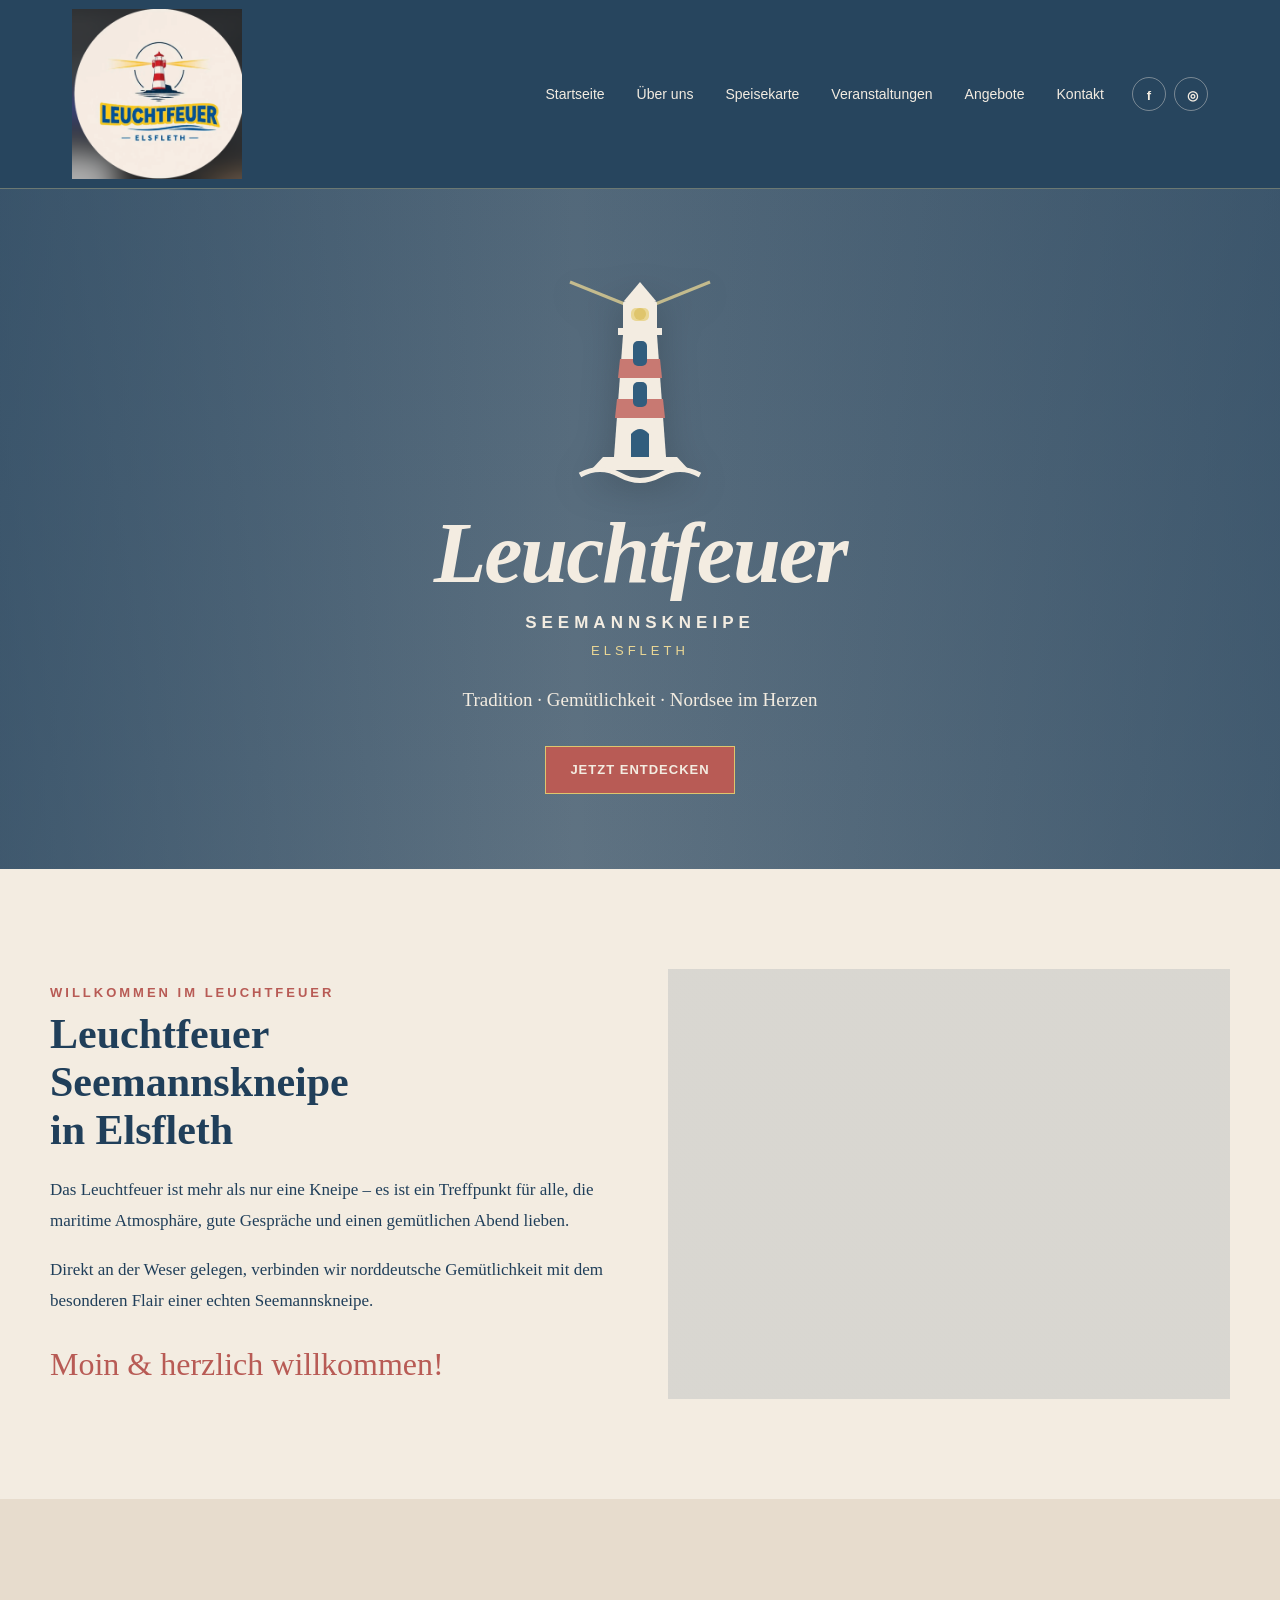
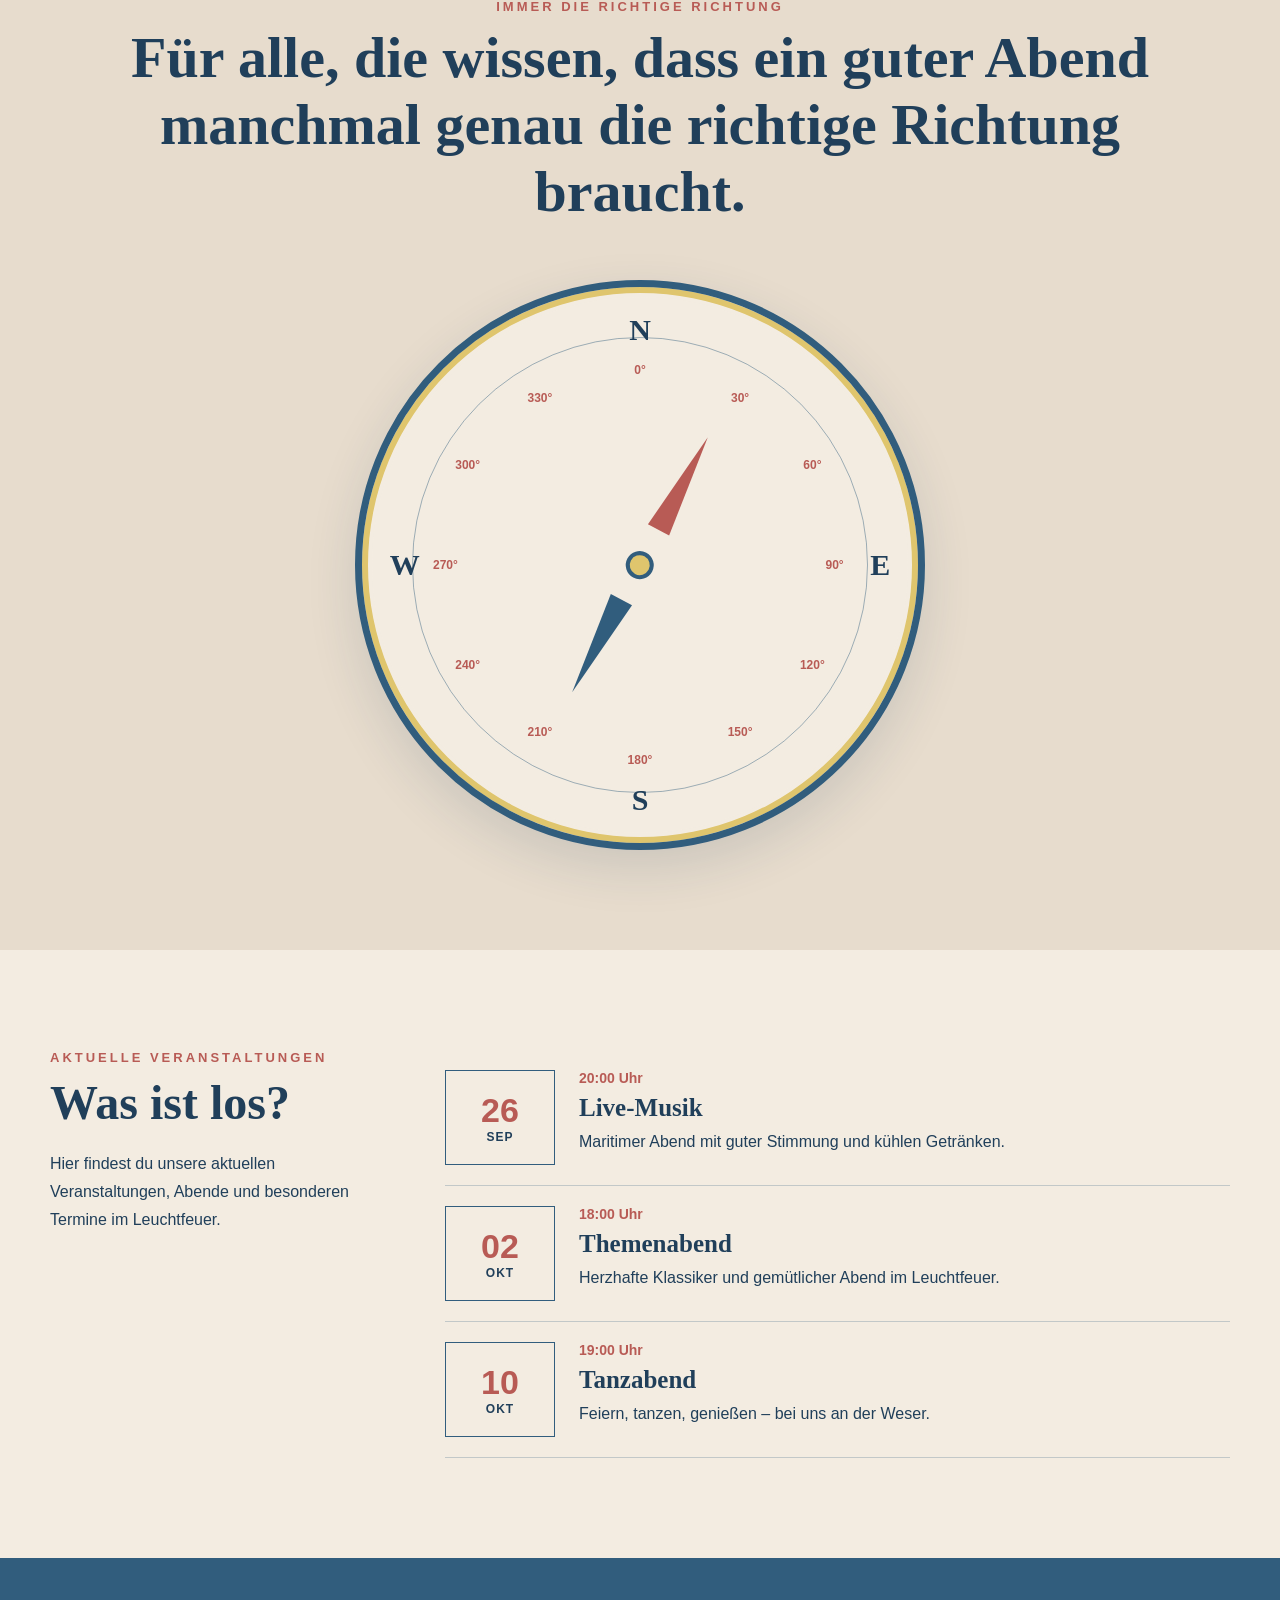
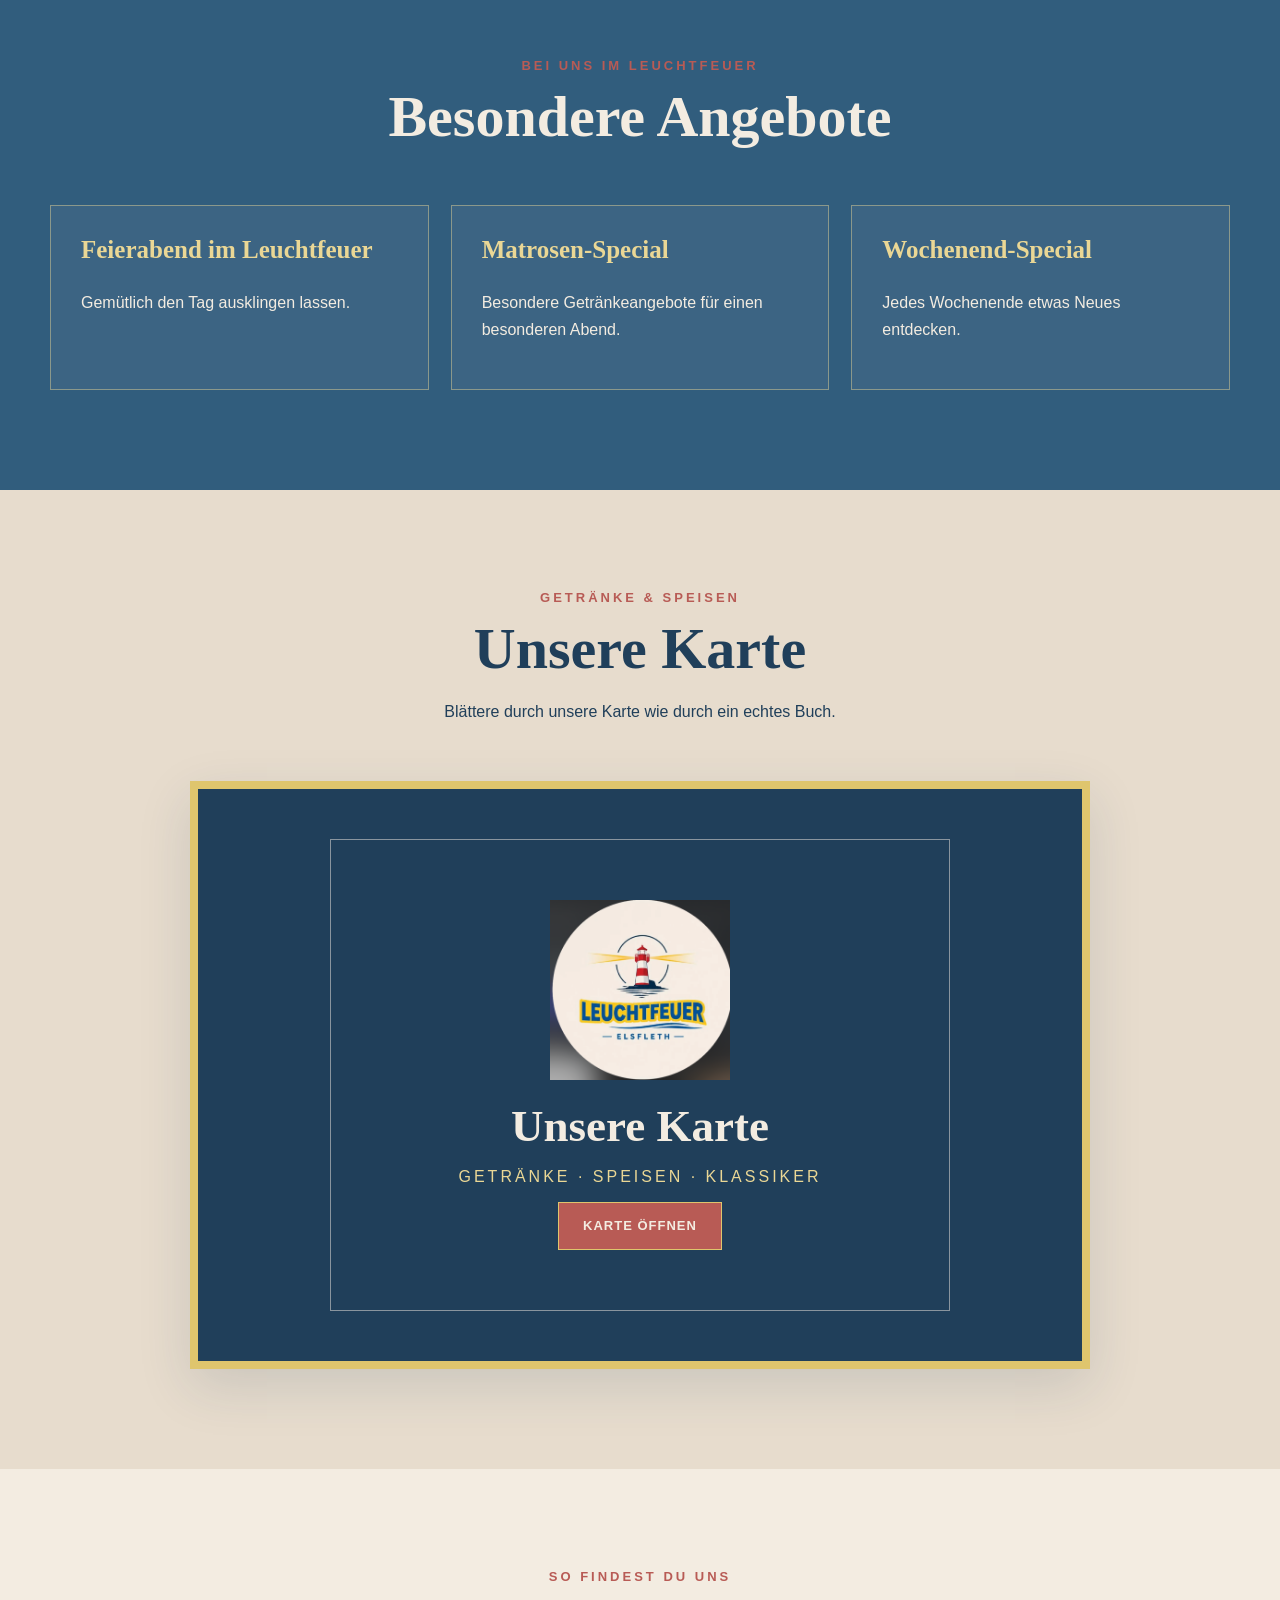
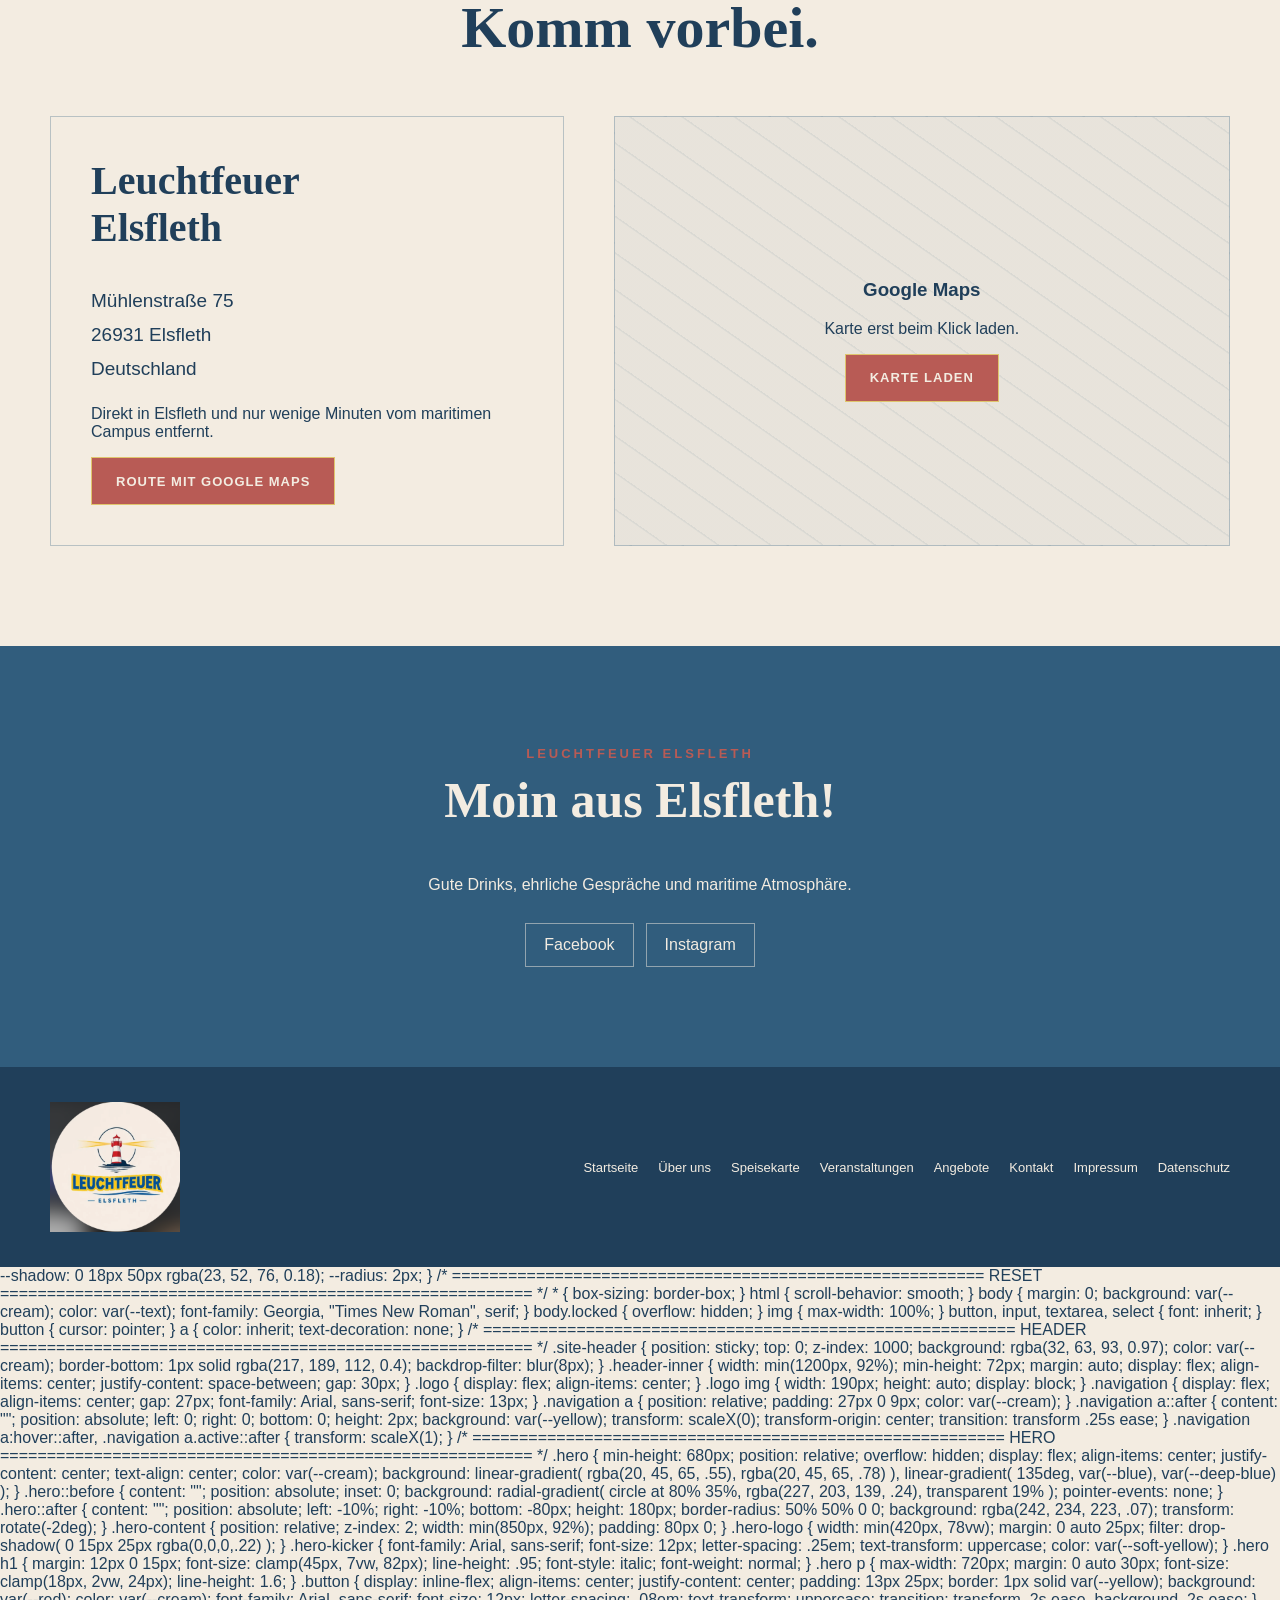
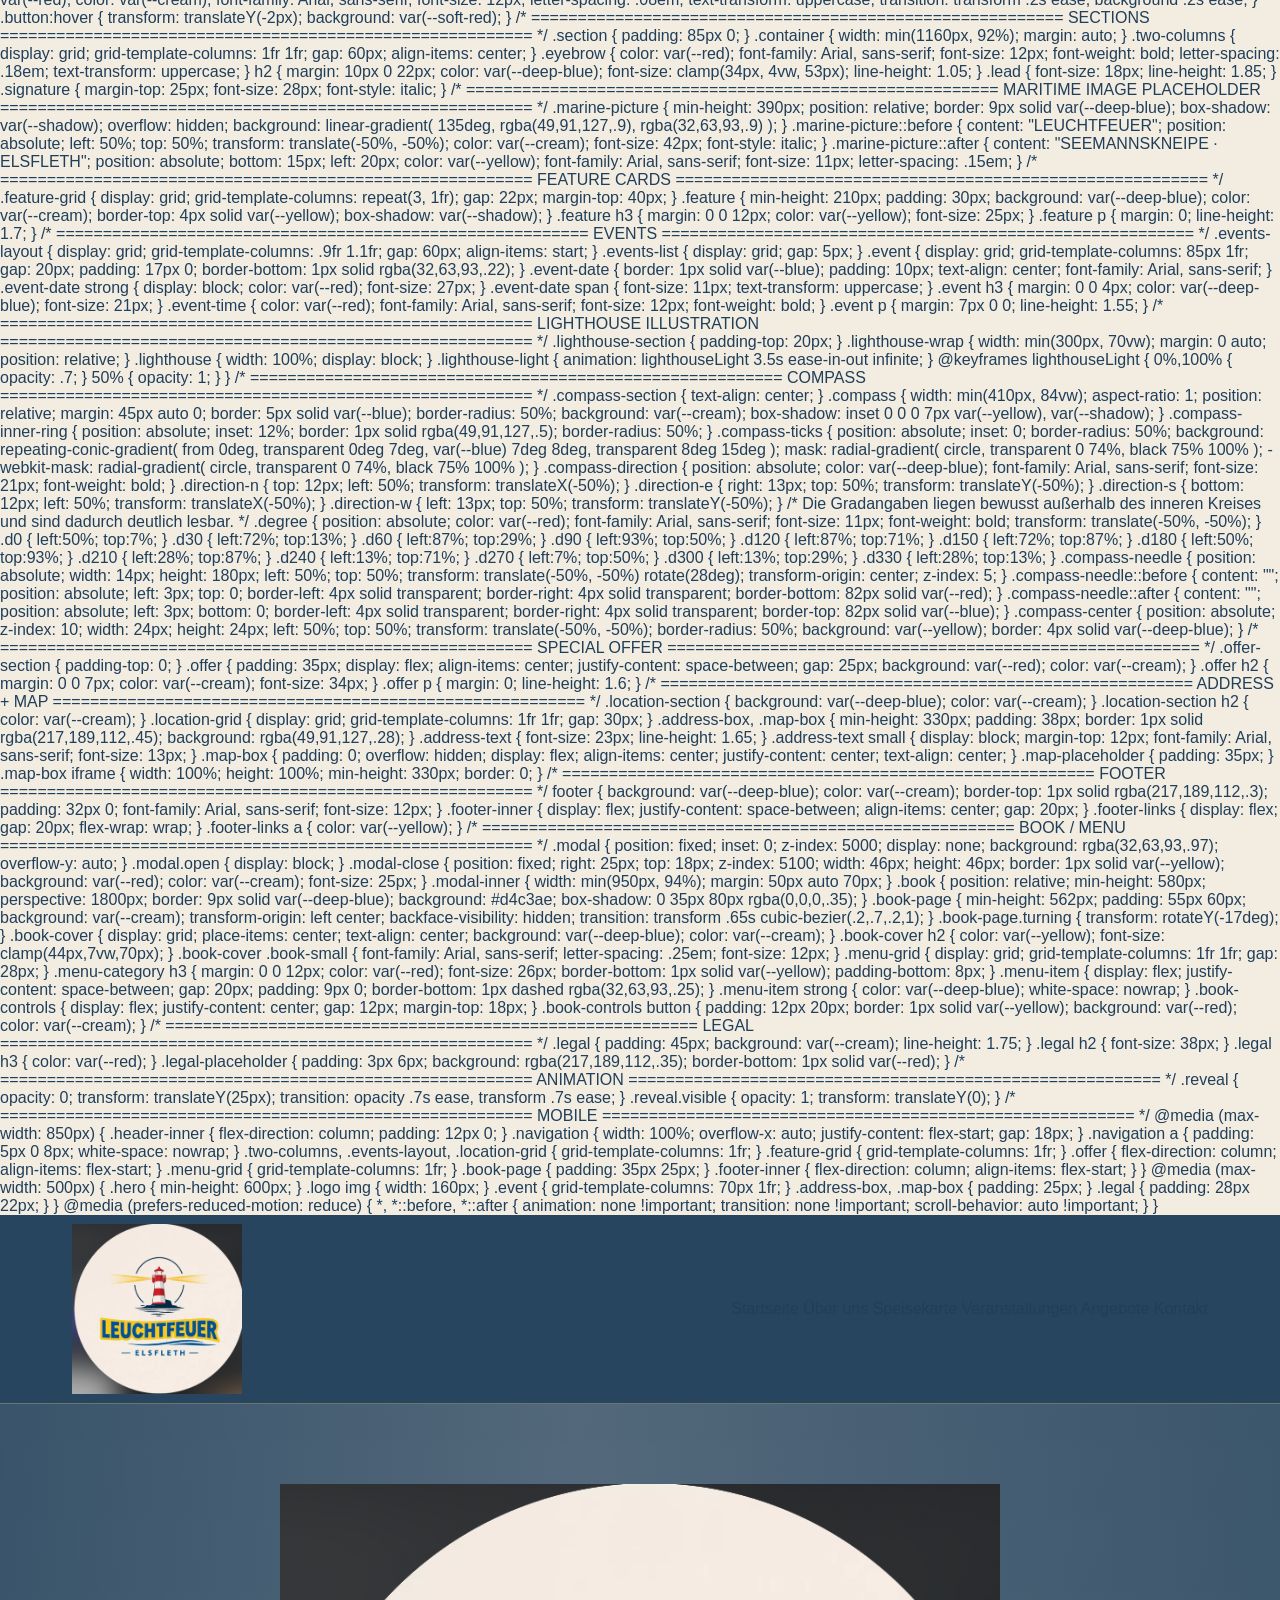
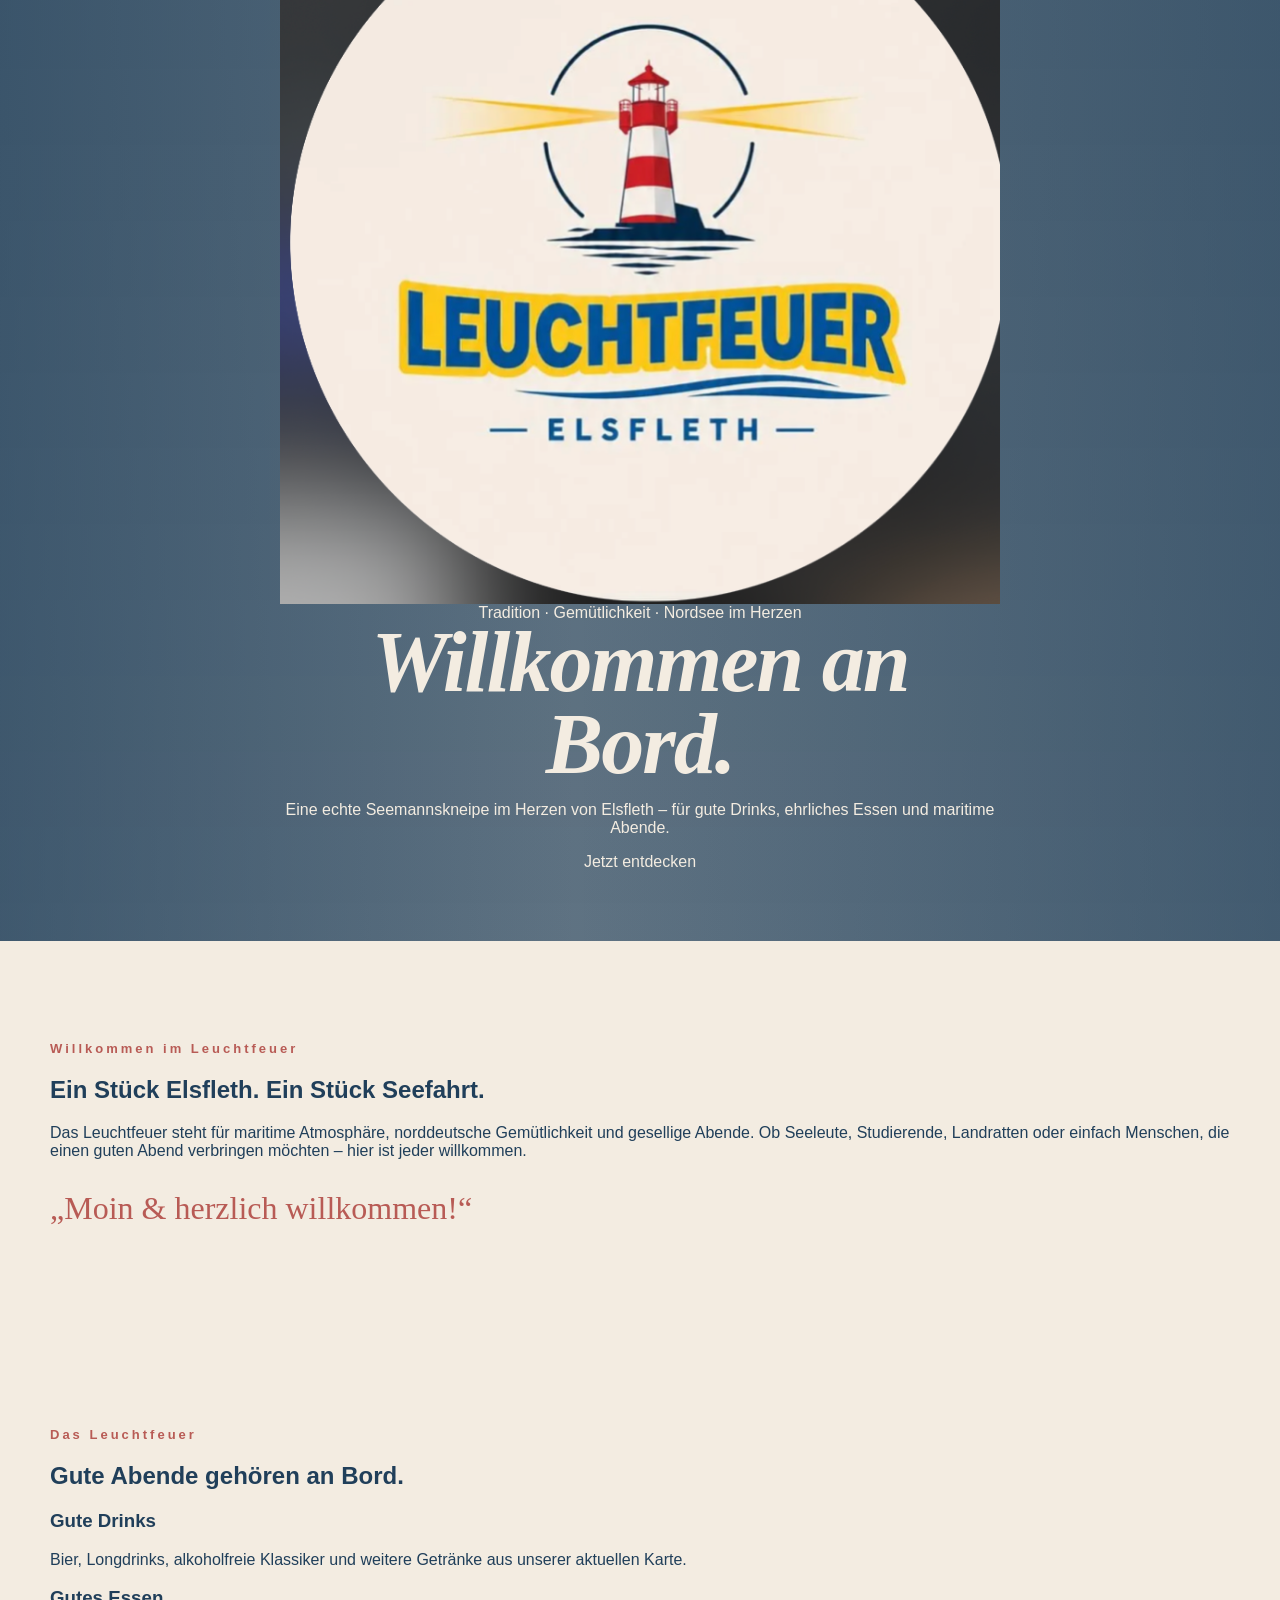
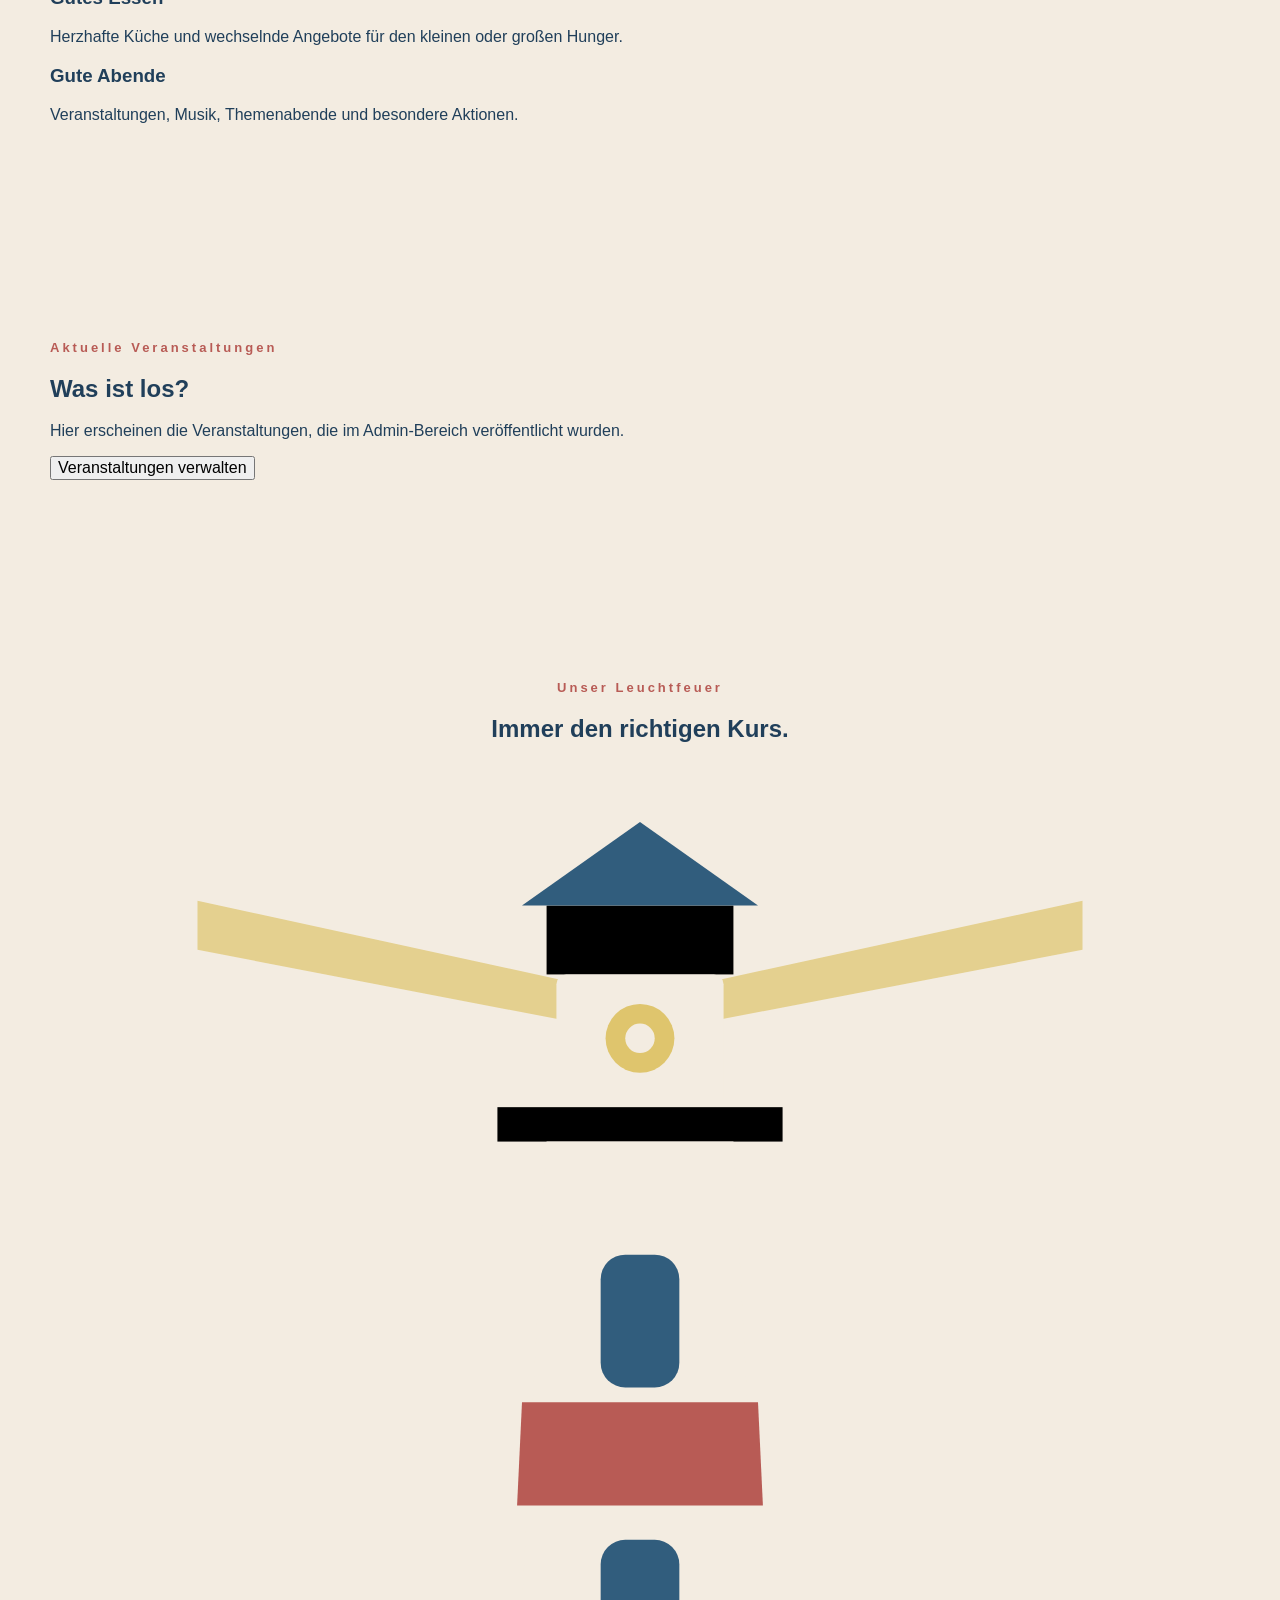
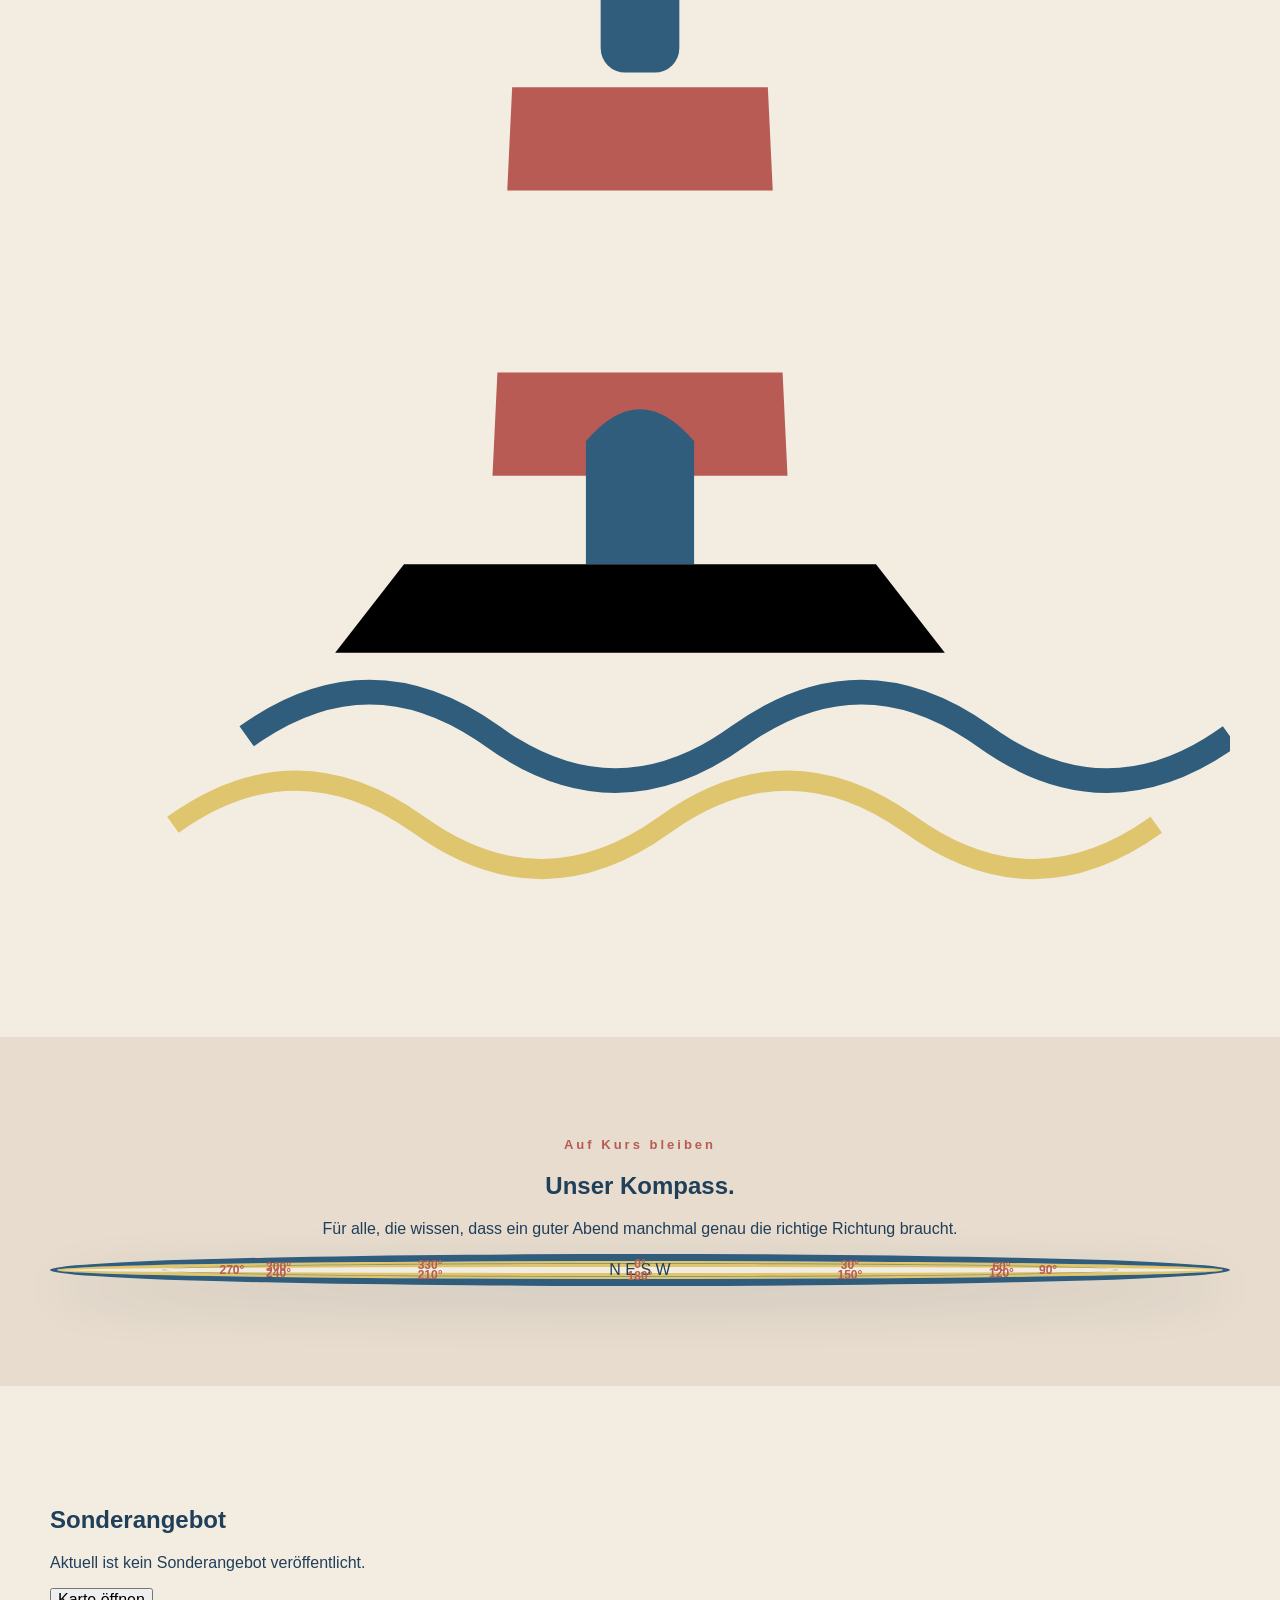
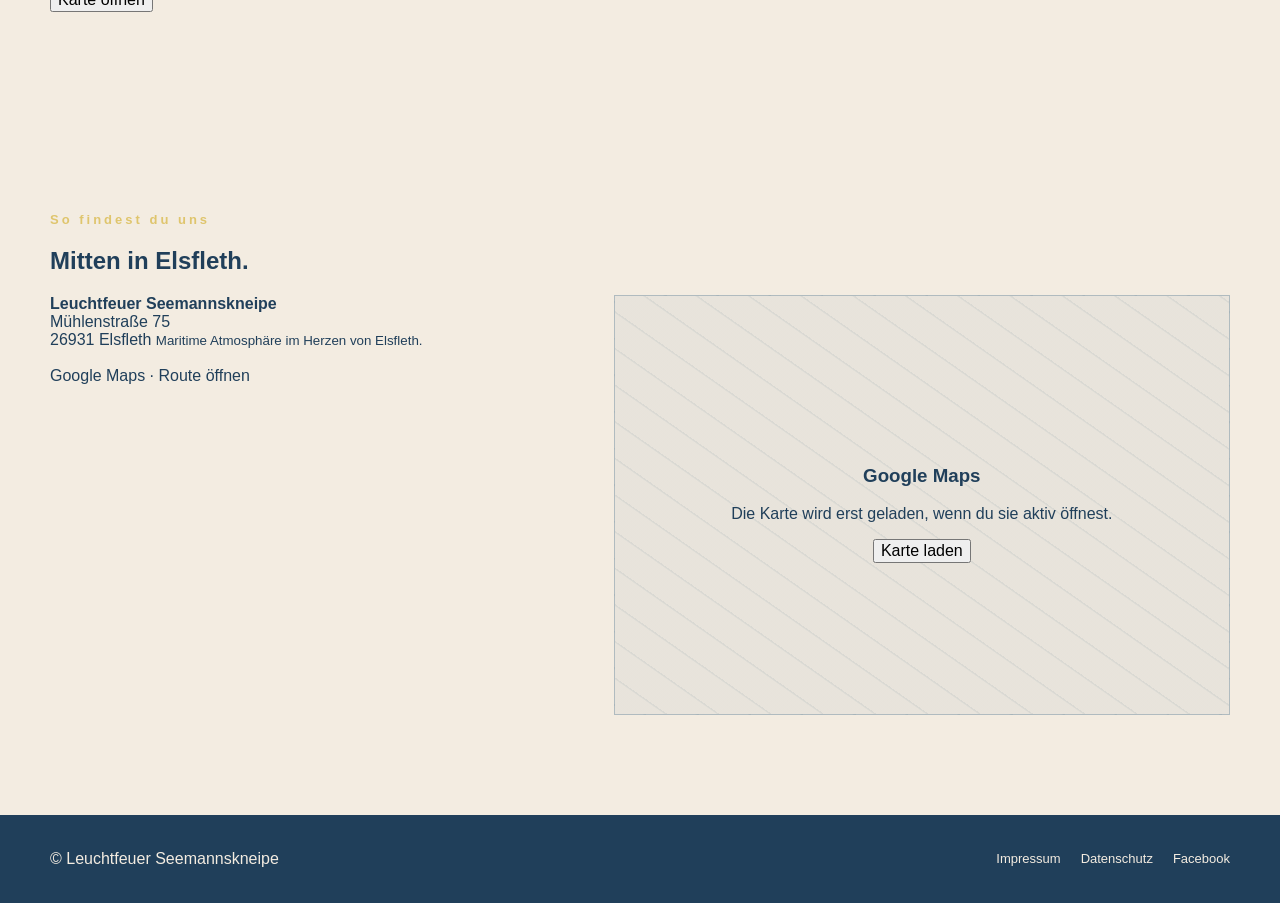
==== commit bc403370: "Update index.html" ====
--- a/index.html
+++ b/index.html
@@ -7,34 +7,2682 @@
 <title>Leuchtfeuer Elsfleth – Seemannskneipe</title>
 
 <meta
-    name="description"
-    content="Leuchtfeuer Seemannskneipe in Elsfleth – maritime Atmosphäre, gute Drinks, gutes Essen und besondere Abende."
+  name="description"
+  content="Leuchtfeuer Elsfleth – Seemannskneipe in Elsfleth. Gute Drinks, maritime Atmosphäre und Veranstaltungen an der Weser."
 >
 
 <style>
-
-/* =========================================================
-   LEUCHTFEUER ELSFLETH
-   Ruhige Farben aus dem Logo
-   ========================================================= */
-
-:root {
-    --blue: #315b7f;
-    --deep-blue: #203f5d;
-    --soft-blue: #527493;
-
-    --red: #a9564f;
-    --soft-red: #b86c64;
-
-    --yellow: #d9bd70;
-    --soft-yellow: #e3cb8b;
-
-    --cream: #f2eadf;
-    --cream-dark: #e7dccd;
-
-    --text: #19344c;
-
-    --shadow: 0 18px 50px rgba(23, 52, 76, 0.18);
+:root{
+  /* beruhigte Variante der Logo-Farben */
+  --blue:#315d7d;
+  --blue-dark:#203f5a;
+  --blue-soft:#547793;
+
+  --red:#b85b55;
+  --red-soft:#c87972;
+
+  --yellow:#dfc56d;
+  --yellow-soft:#ead795;
+
+  --cream:#f3ece1;
+  --cream-dark:#e7dccd;
+
+  --shadow:0 18px 50px rgba(32,63,90,.14);
+
+  --radius:2px;
+  --max:1180px;
+}
+
+*{
+  box-sizing:border-box;
+}
+
+html{
+  scroll-behavior:smooth;
+}
+
+body{
+  margin:0;
+  background:var(--cream);
+  color:var(--blue-dark);
+  font-family:Arial,Helvetica,sans-serif;
+  overflow-x:hidden;
+}
+
+button,
+a{
+  font:inherit;
+}
+
+a{
+  color:inherit;
+  text-decoration:none;
+}
+
+img{
+  max-width:100%;
+  display:block;
+}
+
+/* =========================
+   HEADER
+========================= */
+
+.site-header{
+  position:sticky;
+  top:0;
+  z-index:1000;
+  background:rgba(32,63,90,.97);
+  border-bottom:1px solid rgba(234,215,149,.35);
+}
+
+.header-inner{
+  max-width:var(--max);
+  margin:auto;
+  min-height:78px;
+  padding:9px 22px;
+
+  display:flex;
+  align-items:center;
+  justify-content:space-between;
+  gap:25px;
+}
+
+.logo{
+  width:170px;
+  height:auto;
+}
+
+.main-nav{
+  display:flex;
+  align-items:center;
+  justify-content:flex-end;
+  gap:8px;
+  flex-wrap:wrap;
+}
+
+.main-nav a{
+  color:var(--cream);
+  font-size:14px;
+  padding:10px 12px;
+  position:relative;
+  transition:.25s ease;
+}
+
+.main-nav a::after{
+  content:"";
+  position:absolute;
+  left:12px;
+  right:12px;
+  bottom:4px;
+  height:2px;
+  background:var(--yellow);
+  transform:scaleX(0);
+  transition:.25s ease;
+}
+
+.main-nav a:hover{
+  color:var(--yellow-soft);
+}
+
+.main-nav a:hover::after{
+  transform:scaleX(1);
+}
+
+.socials{
+  display:flex;
+  gap:8px;
+  margin-left:8px;
+}
+
+.socials a{
+  width:34px;
+  height:34px;
+  border:1px solid rgba(243,236,225,.4);
+  display:grid;
+  place-items:center;
+  border-radius:50%;
+  color:var(--cream);
+  font-weight:bold;
+  font-size:13px;
+  transition:.25s ease;
+}
+
+.socials a:hover{
+  background:var(--yellow);
+  color:var(--blue-dark);
+  border-color:var(--yellow);
+}
+
+.mobile-toggle{
+  display:none;
+  border:1px solid rgba(243,236,225,.4);
+  background:transparent;
+  color:var(--cream);
+  width:42px;
+  height:42px;
+  cursor:pointer;
+}
+
+/* =========================
+   HERO
+========================= */
+
+.hero{
+  min-height:680px;
+  position:relative;
+  display:grid;
+  place-items:center;
+  overflow:hidden;
+
+  background:
+    linear-gradient(
+      rgba(32,63,90,.76),
+      rgba(32,63,90,.70)
+    ),
+    url("https://images.unsplash.com/photo-1500534623283-312aade485b7?auto=format&fit=crop&w=2000&q=85")
+    center/cover;
+}
+
+.hero::after{
+  content:"";
+  position:absolute;
+  inset:0;
+  background:
+    linear-gradient(
+      90deg,
+      rgba(32,63,90,.5),
+      transparent 45%,
+      rgba(32,63,90,.45)
+    );
+  pointer-events:none;
+}
+
+.hero-content{
+  position:relative;
+  z-index:2;
+  text-align:center;
+  max-width:760px;
+  padding:80px 20px 70px;
+  color:var(--cream);
+}
+
+.hero-lighthouse{
+  width:170px;
+  height:220px;
+  margin:0 auto 15px;
+  filter:drop-shadow(0 10px 18px rgba(0,0,0,.18));
+}
+
+.hero h1{
+  margin:0;
+  font-family:Georgia,"Times New Roman",serif;
+  font-size:clamp(48px,8vw,86px);
+  line-height:.95;
+  font-style:italic;
+  letter-spacing:-2px;
+}
+
+.hero-subtitle{
+  margin:18px 0 10px;
+  font-weight:bold;
+  letter-spacing:5px;
+  font-size:clamp(12px,2vw,17px);
+}
+
+.hero-location{
+  color:var(--yellow-soft);
+  letter-spacing:4px;
+  font-size:13px;
+}
+
+.hero-text{
+  margin:26px auto 30px;
+  max-width:650px;
+  font-family:Georgia,"Times New Roman",serif;
+  font-size:19px;
+  line-height:1.65;
+}
+
+.btn{
+  display:inline-flex;
+  align-items:center;
+  justify-content:center;
+  min-height:48px;
+  padding:0 24px;
+  border:1px solid var(--yellow);
+  background:var(--red);
+  color:var(--cream);
+  font-weight:bold;
+  font-size:13px;
+  letter-spacing:1px;
+  cursor:pointer;
+  transition:.25s ease;
+}
+
+.btn:hover{
+  background:var(--red-soft);
+  transform:translateY(-2px);
+}
+
+.btn.secondary{
+  background:transparent;
+  color:var(--blue-dark);
+  border-color:var(--blue);
+}
+
+.btn.secondary:hover{
+  background:var(--blue);
+  color:var(--cream);
+}
+
+/* =========================
+   SECTIONS
+========================= */
+
+.section{
+  padding:100px 22px;
+}
+
+.container{
+  max-width:var(--max);
+  margin:auto;
+}
+
+.section-title{
+  text-align:center;
+  margin-bottom:55px;
+}
+
+.eyebrow{
+  display:block;
+  color:var(--red);
+  font-size:13px;
+  font-weight:bold;
+  letter-spacing:3px;
+  margin-bottom:10px;
+}
+
+.section-title h2{
+  margin:0;
+  font-family:Georgia,"Times New Roman",serif;
+  font-size:clamp(36px,5vw,58px);
+  color:var(--blue-dark);
+}
+
+.section-title p{
+  max-width:650px;
+  margin:16px auto 0;
+  line-height:1.7;
+}
+
+/* =========================
+   INTRO
+========================= */
+
+.intro{
+  background:var(--cream);
+}
+
+.intro-grid{
+  display:grid;
+  grid-template-columns:1fr 1fr;
+  gap:55px;
+  align-items:center;
+}
+
+.intro-copy h2{
+  font-family:Georgia,"Times New Roman",serif;
+  font-size:42px;
+  margin:0 0 20px;
+}
+
+.intro-copy p{
+  line-height:1.85;
+  font-family:Georgia,"Times New Roman",serif;
+  font-size:17px;
+}
+
+.signature{
+  margin-top:30px;
+  font-family:"Brush Script MT",cursive;
+  font-size:32px;
+  color:var(--red);
+}
+
+.intro-photo{
+  min-height:430px;
+  background:
+    linear-gradient(rgba(32,63,90,.12),rgba(32,63,90,.12)),
+    url("https://images.unsplash.com/photo-1515003197210-e0cd71810b5f?auto=format&fit=crop&w=1200&q=80")
+    center/cover;
+}
+
+/* =========================
+   KOMPASS
+========================= */
+
+.compass-section{
+  background:var(--cream-dark);
+  text-align:center;
+}
+
+.compass-wrap{
+  width:min(570px,90vw);
+  aspect-ratio:1;
+  margin:0 auto;
+  position:relative;
+}
+
+.compass{
+  width:100%;
+  height:100%;
+  position:relative;
+  border-radius:50%;
+  background:var(--cream);
+  border:7px solid var(--blue);
+  box-shadow:
+    inset 0 0 0 6px var(--yellow),
+    inset 0 0 0 10px var(--cream),
+    var(--shadow);
+}
+
+/* äußerer Grad-Ring */
+.compass::before{
+  content:"";
+  position:absolute;
+  inset:9%;
+  border:1px solid rgba(49,93,125,.45);
+  border-radius:50%;
+}
+
+/* Tick-Ring */
+.compass::after{
+  content:"";
+  position:absolute;
+  inset:3%;
+  border-radius:50%;
+  background:
+    repeating-conic-gradient(
+      from 0deg,
+      var(--blue) 0deg 1deg,
+      transparent 1deg 5deg
+    );
+  -webkit-mask:
+    radial-gradient(
+      transparent 0 91%,
+      #000 91% 94%,
+      transparent 94%
+    );
+  mask:
+    radial-gradient(
+      transparent 0 91%,
+      #000 91% 94%,
+      transparent 94%
+    );
+}
+
+.direction{
+  position:absolute;
+  z-index:5;
+  font-family:Georgia,"Times New Roman",serif;
+  font-weight:bold;
+  color:var(--blue-dark);
+  font-size:30px;
+  line-height:1;
+}
+
+/*
+  WICHTIG:
+  Buchstaben bewusst außerhalb des inneren Kreises.
+*/
+.direction.n{
+  top:5%;
+  left:50%;
+  transform:translateX(-50%);
+}
+
+.direction.e{
+  right:5%;
+  top:50%;
+  transform:translateY(-50%);
+}
+
+.direction.s{
+  bottom:5%;
+  left:50%;
+  transform:translateX(-50%);
+}
+
+.direction.w{
+  left:5%;
+  top:50%;
+  transform:translateY(-50%);
+}
+
+.degree{
+  position:absolute;
+  z-index:5;
+  font-size:12px;
+  font-weight:bold;
+  color:var(--red);
+  transform:translate(-50%,-50%);
+}
+
+/* Grad-Zahlen außerhalb des inneren Kreises */
+.d0{left:50%;top:15%}
+.d30{left:68%;top:20%}
+.d60{left:81%;top:32%}
+.d90{left:85%;top:50%}
+.d120{left:81%;top:68%}
+.d150{left:68%;top:80%}
+.d180{left:50%;top:85%}
+.d210{left:32%;top:80%}
+.d240{left:19%;top:68%}
+.d270{left:15%;top:50%}
+.d300{left:19%;top:32%}
+.d330{left:32%;top:20%}
+
+.compass-needle{
+  position:absolute;
+  z-index:8;
+  inset:24%;
+  transform:rotate(28deg);
+  transition:transform 1s cubic-bezier(.2,.8,.2,1);
+}
+
+.compass-needle:hover{
+  transform:rotate(65deg);
+}
+
+.needle-north,
+.needle-south{
+  position:absolute;
+  left:50%;
+  width:0;
+  height:0;
+  transform:translateX(-50%);
+  border-left:12px solid transparent;
+  border-right:12px solid transparent;
+}
+
+.needle-north{
+  top:0;
+  border-bottom:105px solid var(--red);
+}
+
+.needle-south{
+  bottom:0;
+  border-top:105px solid var(--blue);
+}
+
+.needle-center{
+  position:absolute;
+  left:50%;
+  top:50%;
+  width:28px;
+  height:28px;
+  transform:translate(-50%,-50%);
+  background:var(--yellow);
+  border:4px solid var(--blue);
+  border-radius:50%;
+}
+
+/* =========================
+   EVENTS
+========================= */
+
+.events{
+  background:var(--cream);
+}
+
+.events-grid{
+  display:grid;
+  grid-template-columns:330px 1fr;
+  gap:65px;
+}
+
+.events-intro h2{
+  font-family:Georgia,"Times New Roman",serif;
+  font-size:48px;
+  margin:0 0 20px;
+}
+
+.events-intro p{
+  line-height:1.75;
+}
+
+.event-list{
+  display:grid;
+  gap:0;
+}
+
+.event{
+  display:grid;
+  grid-template-columns:110px 1fr;
+  gap:24px;
+  padding:20px 0;
+  border-bottom:1px solid rgba(49,93,125,.25);
+}
+
+.event-date{
+  border:1px solid var(--blue);
+  min-height:95px;
+  display:flex;
+  flex-direction:column;
+  align-items:center;
+  justify-content:center;
+}
+
+.event-day{
+  color:var(--red);
+  font-size:34px;
+  font-weight:bold;
+}
+
+.event-month{
+  font-size:12px;
+  font-weight:bold;
+  letter-spacing:1px;
+}
+
+.event h3{
+  font-family:Georgia,"Times New Roman",serif;
+  font-size:25px;
+  margin:3px 0 7px;
+}
+
+.event-time{
+  color:var(--red);
+  font-weight:bold;
+  font-size:14px;
+  margin-bottom:8px;
+}
+
+.event p{
+  margin:0;
+  line-height:1.6;
+}
+
+/* =========================
+   OFFERS
+========================= */
+
+.offers{
+  background:var(--blue);
+  color:var(--cream);
+}
+
+.offers .section-title h2{
+  color:var(--cream);
+}
+
+.offer-grid{
+  display:grid;
+  grid-template-columns:repeat(3,1fr);
+  gap:22px;
+}
+
+.offer-card{
+  padding:30px;
+  border:1px solid rgba(234,215,149,.45);
+  background:rgba(243,236,225,.05);
+  transition:.25s ease;
+}
+
+.offer-card:hover{
+  transform:translateY(-5px);
+  background:rgba(243,236,225,.1);
+}
+
+.offer-card h3{
+  font-family:Georgia,"Times New Roman",serif;
+  color:var(--yellow-soft);
+  font-size:25px;
+  margin-top:0;
+}
+
+.offer-card p{
+  line-height:1.7;
+}
+
+/* =========================
+   BOOK
+========================= */
+
+.menu-section{
+  background:var(--cream-dark);
+}
+
+.book{
+  width:min(900px,94vw);
+  margin:auto;
+  perspective:1600px;
+}
+
+.book-cover{
+  min-height:530px;
+  background:var(--blue-dark);
+  border:8px solid var(--yellow);
+  box-shadow:var(--shadow);
+  display:grid;
+  place-items:center;
+  text-align:center;
+  padding:50px;
+  cursor:pointer;
+}
+
+.book-cover-inner{
+  border:1px solid rgba(243,236,225,.5);
+  padding:60px 45px;
+  width:min(620px,100%);
+}
+
+.book-cover img{
+  width:180px;
+  margin:0 auto 20px;
+}
+
+.book-cover h2{
+  color:var(--cream);
+  font-family:Georgia,"Times New Roman",serif;
+  font-size:45px;
+  margin:0;
+}
+
+.book-cover p{
+  color:var(--yellow-soft);
+  letter-spacing:3px;
+}
+
+.book-inside{
+  display:none;
+}
+
+.book-pages{
+  min-height:520px;
+  background:var(--cream);
+  box-shadow:var(--shadow);
+  border:1px solid var(--cream-dark);
+  position:relative;
+  display:grid;
+  grid-template-columns:1fr 1fr;
+}
+
+.book-page{
+  padding:45px;
+  position:relative;
+  min-height:520px;
+}
+
+.book-page:first-child{
+  border-right:1px solid rgba(49,93,125,.2);
+}
+
+.book-page h3{
+  font-family:Georgia,"Times New Roman",serif;
+  font-size:31px;
+  margin-top:0;
+}
+
+.menu-item{
+  display:flex;
+  justify-content:space-between;
+  gap:15px;
+  padding:13px 0;
+  border-bottom:1px dotted rgba(49,93,125,.35);
+}
+
+.menu-item strong{
+  color:var(--blue-dark);
+}
+
+.menu-price{
+  color:var(--red);
+  font-weight:bold;
+  white-space:nowrap;
+}
+
+.book-controls{
+  display:flex;
+  align-items:center;
+  justify-content:center;
+  gap:15px;
+  margin-top:20px;
+}
+
+.book-controls button{
+  border:1px solid var(--blue);
+  background:var(--cream);
+  color:var(--blue-dark);
+  min-width:46px;
+  height:44px;
+  cursor:pointer;
+}
+
+.book-controls button:hover{
+  background:var(--blue);
+  color:var(--cream);
+}
+
+.book-page.turn-next{
+  animation:turnNext .55s ease;
+}
+
+.book-page.turn-prev{
+  animation:turnPrev .55s ease;
+}
+
+@keyframes turnNext{
+  0%{transform:rotateY(0);transform-origin:left}
+  50%{transform:rotateY(-80deg)}
+  100%{transform:rotateY(0)}
+}
+
+@keyframes turnPrev{
+  0%{transform:rotateY(0);transform-origin:right}
+  50%{transform:rotateY(80deg)}
+  100%{transform:rotateY(0)}
+}
+
+/* =========================
+   LOCATION
+========================= */
+
+.location{
+  background:var(--cream);
+}
+
+.location-grid{
+  display:grid;
+  grid-template-columns:1fr 1.2fr;
+  gap:50px;
+  align-items:stretch;
+}
+
+.address-card{
+  padding:40px;
+  border:1px solid rgba(49,93,125,.3);
+}
+
+.address-card h2{
+  font-family:Georgia,"Times New Roman",serif;
+  font-size:40px;
+  margin-top:0;
+}
+
+.address{
+  font-size:19px;
+  line-height:1.8;
+}
+
+.map-box{
+  min-height:420px;
+  border:1px solid rgba(49,93,125,.3);
+  background:
+    linear-gradient(
+      rgba(49,93,125,.06),
+      rgba(49,93,125,.06)
+    ),
+    repeating-linear-gradient(
+      35deg,
+      transparent 0 28px,
+      rgba(49,93,125,.08) 29px 30px
+    );
+  display:grid;
+  place-items:center;
+  text-align:center;
+  padding:30px;
+}
+
+.map-box iframe{
+  width:100%;
+  height:420px;
+  border:0;
+}
+
+/* =========================
+   CONTACT
+========================= */
+
+.contact{
+  background:var(--blue);
+  color:var(--cream);
+  text-align:center;
+}
+
+.contact h2{
+  font-family:Georgia,"Times New Roman",serif;
+  font-size:50px;
+  margin-top:0;
+  color:var(--cream);
+}
+
+.contact p{
+  line-height:1.7;
+}
+
+.contact-socials{
+  display:flex;
+  justify-content:center;
+  gap:12px;
+  margin-top:25px;
+}
+
+.contact-socials a{
+  border:1px solid rgba(243,236,225,.5);
+  padding:12px 18px;
+}
+
+/* =========================
+   FOOTER
+========================= */
+
+footer{
+  background:var(--blue-dark);
+  color:var(--cream);
+  padding:35px 22px;
+}
+
+.footer-inner{
+  max-width:var(--max);
+  margin:auto;
+  display:flex;
+  align-items:center;
+  justify-content:space-between;
+  gap:20px;
+}
+
+.footer-logo{
+  width:130px;
+}
+
+.footer-links{
+  display:flex;
+  gap:20px;
+  flex-wrap:wrap;
+}
+
+.footer-links a{
+  font-size:13px;
+  color:var(--cream);
+}
+
+.footer-links a:hover{
+  color:var(--yellow);
+}
+
+/* =========================
+   LEGAL OVERLAY
+========================= */
+
+.modal{
+  position:fixed;
+  inset:0;
+  z-index:3000;
+  background:rgba(32,63,90,.96);
+  display:none;
+  overflow:auto;
+  padding:30px 20px;
+}
+
+.modal.active{
+  display:block;
+}
+
+.modal-content{
+  width:min(900px,100%);
+  margin:50px auto;
+  background:var(--cream);
+  padding:55px;
+  box-shadow:var(--shadow);
+}
+
+.modal-close{
+  position:fixed;
+  top:20px;
+  right:25px;
+  width:45px;
+  height:45px;
+  background:var(--red);
+  border:1px solid var(--yellow);
+  color:var(--cream);
+  cursor:pointer;
+  font-size:24px;
+}
+
+.modal-content h1,
+.modal-content h2{
+  font-family:Georgia,"Times New Roman",serif;
+  color:var(--blue-dark);
+}
+
+.modal-content h1{
+  font-size:48px;
+}
+
+.modal-content h2{
+  margin-top:35px;
+}
+
+.modal-content p,
+.modal-content li{
+  line-height:1.75;
+}
+
+.placeholder{
+  background:var(--yellow-soft);
+  border-left:4px solid var(--red);
+  padding:12px 15px;
+}
+
+/* =========================
+   MOBILE
+========================= */
+
+@media(max-width:900px){
+
+  .header-inner{
+    min-height:66px;
+    padding:8px 16px;
+  }
+
+  .logo{
+    width:135px;
+  }
+
+  .mobile-toggle{
+    display:block;
+  }
+
+  .main-nav{
+    display:none;
+    position:absolute;
+    top:66px;
+    left:0;
+    right:0;
+    background:var(--blue-dark);
+    padding:15px;
+    flex-direction:column;
+    align-items:stretch;
+  }
+
+  .main-nav.open{
+    display:flex;
+  }
+
+  .main-nav a{
+    text-align:center;
+  }
+
+  .socials{
+    justify-content:center;
+    margin:8px 0;
+  }
+
+  .hero{
+    min-height:620px;
+  }
+
+  .hero-lighthouse{
+    width:125px;
+    height:170px;
+  }
+
+  .intro-grid,
+  .events-grid,
+  .location-grid{
+    grid-template-columns:1fr;
+  }
+
+  .offer-grid{
+    grid-template-columns:1fr;
+  }
+
+  .book-pages{
+    grid-template-columns:1fr;
+  }
+
+  .book-page{
+    min-height:auto;
+  }
+
+  .book-page:first-child{
+    border-right:0;
+    border-bottom:1px solid rgba(49,93,125,.2);
+  }
+
+  .footer-inner{
+    flex-direction:column;
+    text-align:center;
+  }
+}
+
+@media(max-width:600px){
+
+  .section{
+    padding:70px 17px;
+  }
+
+  .hero-content{
+    padding:60px 16px;
+  }
+
+  .hero h1{
+    font-size:48px;
+  }
+
+  .hero-text{
+    font-size:16px;
+  }
+
+  .compass-wrap{
+    width:92vw;
+  }
+
+  .direction{
+    font-size:24px;
+  }
+
+  .degree{
+    font-size:10px;
+  }
+
+  .event{
+    grid-template-columns:80px 1fr;
+    gap:15px;
+  }
+
+  .event-date{
+    min-height:80px;
+  }
+
+  .event-day{
+    font-size:27px;
+  }
+
+  .book-cover{
+    min-height:430px;
+    padding:25px;
+  }
+
+  .book-cover-inner{
+    padding:40px 20px;
+  }
+
+  .book-cover h2{
+    font-size:35px;
+  }
+
+  .book-page{
+    padding:30px 23px;
+  }
+
+  .modal-content{
+    padding:30px 22px;
+  }
+
+  .modal-content h1{
+    font-size:36px;
+  }
+}
+
+/* reduced motion */
+@media(prefers-reduced-motion:reduce){
+  *,
+  *::before,
+  *::after{
+    scroll-behavior:auto!important;
+    animation:none!important;
+    transition:none!important;
+  }
+}
+</style>
+</head>
+
+<body>
+
+<!-- =========================
+     HEADER
+========================= -->
+
+<header class="site-header">
+  <div class="header-inner">
+
+    <a href="#start">
+      <img
+        class="logo"
+        src="/pic/logo.png"
+        alt="Leuchtfeuer Elsfleth"
+      >
+    </a>
+
+    <button
+      class="mobile-toggle"
+      id="mobileToggle"
+      aria-label="Menü öffnen"
+    >
+      ☰
+    </button>
+
+    <nav class="main-nav" id="mainNav">
+      <a href="#start">Startseite</a>
+      <a href="#ueber-uns">Über uns</a>
+      <a href="#speisekarte">Speisekarte</a>
+      <a href="#veranstaltungen">Veranstaltungen</a>
+      <a href="#angebote">Angebote</a>
+      <a href="#kontakt">Kontakt</a>
+
+      <div class="socials">
+        <a
+          href="https://www.facebook.com/LeuchtfeuerElsfleth/"
+          target="_blank"
+          rel="noopener"
+          aria-label="Facebook"
+        >f</a>
+
+        <a
+          href="https://www.instagram.com/leuchtfeuer_elsfleth/"
+          target="_blank"
+          rel="noopener"
+          aria-label="Instagram"
+        >◎</a>
+      </div>
+    </nav>
+
+  </div>
+</header>
+
+
+<!-- =========================
+     HERO
+========================= -->
+
+<section class="hero" id="start">
+
+  <div class="hero-content">
+
+    <!-- erkennbarer Leuchtturm -->
+    <svg
+      class="hero-lighthouse"
+      viewBox="0 0 170 220"
+      aria-label="Leuchtturm"
+      role="img"
+    >
+
+      <!-- Lichtstrahlen -->
+      <path
+        d="M82 35 L15 8"
+        stroke="var(--yellow-soft)"
+        stroke-width="3"
+        opacity=".75"
+      />
+
+      <path
+        d="M88 35 L155 8"
+        stroke="var(--yellow-soft)"
+        stroke-width="3"
+        opacity=".75"
+      />
+
+      <!-- Dach -->
+      <path
+        d="M69 27 L85 8 L101 27 Z"
+        fill="var(--cream)"
+      />
+
+      <!-- Kopf / Laterne -->
+      <rect
+        x="68"
+        y="27"
+        width="34"
+        height="30"
+        rx="3"
+        fill="var(--cream)"
+      />
+
+      <!-- mittiges Licht -->
+      <rect
+        x="76"
+        y="34"
+        width="18"
+        height="13"
+        rx="5"
+        fill="var(--yellow-soft)"
+      />
+
+      <circle
+        cx="85"
+        cy="40"
+        r="6"
+        fill="var(--yellow)"
+      />
+
+      <!-- Galerie -->
+      <rect
+        x="63"
+        y="54"
+        width="44"
+        height="7"
+        fill="var(--cream)"
+      />
+
+      <!-- Turm -->
+      <path
+        d="M68 61 L102 61 L111 183 L59 183 Z"
+        fill="var(--cream)"
+      />
+
+      <!-- rote Streifen -->
+      <path
+        d="M65 85 L105 85 L107 104 L63 104 Z"
+        fill="var(--red-soft)"
+      />
+
+      <path
+        d="M62 125 L108 125 L110 144 L60 144 Z"
+        fill="var(--red-soft)"
+      />
+
+      <!-- Fenster -->
+      <rect
+        x="78"
+        y="67"
+        width="14"
+        height="25"
+        rx="5"
+        fill="var(--blue)"
+      />
+
+      <rect
+        x="78"
+        y="108"
+        width="14"
+        height="25"
+        rx="5"
+        fill="var(--blue)"
+      />
+
+      <!-- Eingang -->
+      <path
+        d="M76 183 V160 Q85 150 94 160 V183 Z"
+        fill="var(--blue)"
+      />
+
+      <!-- Fundament -->
+      <path
+        d="M48 183 H122 L134 196 H36 Z"
+        fill="var(--cream)"
+      />
+
+      <!-- Wellen -->
+      <path
+        d="M25 201 Q45 190 65 201 T105 201 T145 201"
+        fill="none"
+        stroke="var(--cream)"
+        stroke-width="5"
+      />
+
+    </svg>
+
+    <h1>Leuchtfeuer</h1>
+
+    <div class="hero-subtitle">
+      SEEMANNSKNEIPE
+    </div>
+
+    <div class="hero-location">
+      ELSFLETH
+    </div>
+
+    <p class="hero-text">
+      Tradition · Gemütlichkeit · Nordsee im Herzen
+    </p>
+
+    <a class="btn" href="#ueber-uns">
+      JETZT ENTDECKEN
+    </a>
+
+  </div>
+
+</section>
+
+
+<!-- =========================
+     ÜBER UNS
+========================= -->
+
+<section class="section intro" id="ueber-uns">
+
+  <div class="container intro-grid">
+
+    <div class="intro-copy">
+
+      <span class="eyebrow">WILLKOMMEN IM LEUCHTFEUER</span>
+
+      <h2>
+        Leuchtfeuer<br>
+        Seemannskneipe<br>
+        in Elsfleth
+      </h2>
+
+      <p>
+        Das Leuchtfeuer ist mehr als nur eine Kneipe –
+        es ist ein Treffpunkt für alle, die maritime
+        Atmosphäre, gute Gespräche und einen
+        gemütlichen Abend lieben.
+      </p>
+
+      <p>
+        Direkt an der Weser gelegen, verbinden wir
+        norddeutsche Gemütlichkeit mit dem besonderen
+        Flair einer echten Seemannskneipe.
+      </p>
+
+      <div class="signature">
+        Moin & herzlich willkommen!
+      </div>
+
+    </div>
+
+    <div class="intro-photo"></div>
+
+  </div>
+
+</section>
+
+
+<!-- =========================
+     KOMPASS
+========================= -->
+
+<section class="section compass-section">
+
+  <div class="container">
+
+    <div class="section-title">
+
+      <span class="eyebrow">
+        IMMER DIE RICHTIGE RICHTUNG
+      </span>
+
+      <h2>
+        Für alle, die wissen,
+        dass ein guter Abend
+        manchmal genau die
+        richtige Richtung braucht.
+      </h2>
+
+    </div>
+
+    <div class="compass-wrap">
+
+      <div class="compass">
+
+        <!-- Richtungen -->
+        <div class="direction n">N</div>
+        <div class="direction e">E</div>
+        <div class="direction s">S</div>
+        <div class="direction w">W</div>
+
+        <!-- Grad-Zahlen -->
+        <span class="degree d0">0°</span>
+        <span class="degree d30">30°</span>
+        <span class="degree d60">60°</span>
+        <span class="degree d90">90°</span>
+        <span class="degree d120">120°</span>
+        <span class="degree d150">150°</span>
+        <span class="degree d180">180°</span>
+        <span class="degree d210">210°</span>
+        <span class="degree d240">240°</span>
+        <span class="degree d270">270°</span>
+        <span class="degree d300">300°</span>
+        <span class="degree d330">330°</span>
+
+        <!-- Nadel -->
+        <div class="compass-needle">
+          <div class="needle-north"></div>
+          <div class="needle-south"></div>
+          <div class="needle-center"></div>
+        </div>
+
+      </div>
+
+    </div>
+
+  </div>
+
+</section>
+
+
+<!-- =========================
+     VERANSTALTUNGEN
+========================= -->
+
+<section class="section events" id="veranstaltungen">
+
+  <div class="container events-grid">
+
+    <div class="events-intro">
+
+      <span class="eyebrow">
+        AKTUELLE VERANSTALTUNGEN
+      </span>
+
+      <h2>
+        Was ist los?
+      </h2>
+
+      <p>
+        Hier findest du unsere aktuellen Veranstaltungen,
+        Abende und besonderen Termine im Leuchtfeuer.
+      </p>
+
+    </div>
+
+    <div class="event-list" id="eventList"></div>
+
+  </div>
+
+</section>
+
+
+<!-- =========================
+     ANGEBOTE
+========================= -->
+
+<section class="section offers" id="angebote">
+
+  <div class="container">
+
+    <div class="section-title">
+
+      <span class="eyebrow">
+        BEI UNS IM LEUCHTFEUER
+      </span>
+
+      <h2>
+        Besondere Angebote
+      </h2>
+
+    </div>
+
+    <div
+      class="offer-grid"
+      id="offerGrid"
+    ></div>
+
+  </div>
+
+</section>
+
+
+<!-- =========================
+     SPEISEKARTE / GETRÄNKEKARTE
+========================= -->
+
+<section class="section menu-section" id="speisekarte">
+
+  <div class="container">
+
+    <div class="section-title">
+
+      <span class="eyebrow">
+        GETRÄNKE & SPEISEN
+      </span>
+
+      <h2>
+        Unsere Karte
+      </h2>
+
+      <p>
+        Blättere durch unsere Karte wie durch ein echtes Buch.
+      </p>
+
+    </div>
+
+    <div class="book" id="book">
+
+      <!-- COVER -->
+      <div
+        class="book-cover"
+        id="bookCover"
+      >
+
+        <div class="book-cover-inner">
+
+          <img
+            src="/pic/logo.png"
+            alt="Leuchtfeuer"
+          >
+
+          <h2>
+            Unsere Karte
+          </h2>
+
+          <p>
+            GETRÄNKE · SPEISEN · KLASSIKER
+          </p>
+
+          <button
+            class="btn"
+            id="openBook"
+            type="button"
+          >
+            KARTE ÖFFNEN
+          </button>
+
+        </div>
+
+      </div>
+
+      <!-- INSIDE -->
+      <div
+        class="book-inside"
+        id="bookInside"
+      >
+
+        <div class="book-pages">
+
+          <div class="book-page" id="pageLeft"></div>
+
+          <div class="book-page" id="pageRight"></div>
+
+        </div>
+
+        <div class="book-controls">
+
+          <button
+            type="button"
+            id="prevPage"
+            aria-label="Vorherige Seite"
+          >
+            ←
+          </button>
+
+          <span id="pageCounter">
+            1 / 1
+          </span>
+
+          <button
+            type="button"
+            id="nextPage"
+            aria-label="Nächste Seite"
+          >
+            →
+          </button>
+
+          <button
+            type="button"
+            id="closeBook"
+          >
+            ×
+          </button>
+
+        </div>
+
+      </div>
+
+    </div>
+
+  </div>
+
+</section>
+
+
+<!-- =========================
+     ADRESSE + MAP
+========================= -->
+
+<section class="section location" id="kontakt">
+
+  <div class="container">
+
+    <div class="section-title">
+
+      <span class="eyebrow">
+        SO FINDEST DU UNS
+      </span>
+
+      <h2>
+        Komm vorbei.
+      </h2>
+
+    </div>
+
+    <div class="location-grid">
+
+      <div class="address-card">
+
+        <h2>
+          Leuchtfeuer<br>
+          Elsfleth
+        </h2>
+
+        <p class="address">
+          Mühlenstraße 75<br>
+          26931 Elsfleth<br>
+          Deutschland
+        </p>
+
+        <p>
+          Direkt in Elsfleth und nur wenige Minuten
+          vom maritimen Campus entfernt.
+        </p>
+
+        <a
+          class="btn"
+          href="https://maps.app.goo.gl/taHxQRXDgLNWMMoy6"
+          target="_blank"
+          rel="noopener"
+        >
+          ROUTE MIT GOOGLE MAPS
+        </a>
+
+      </div>
+
+      <div class="map-box">
+
+        <div id="mapPlaceholder">
+
+          <h3>
+            Google Maps
+          </h3>
+
+          <p>
+            Karte erst beim Klick laden.
+          </p>
+
+          <button
+            class="btn"
+            id="loadMap"
+            type="button"
+          >
+            KARTE LADEN
+          </button>
+
+        </div>
+
+      </div>
+
+    </div>
+
+  </div>
+
+</section>
+
+
+<!-- =========================
+     KONTAKT
+========================= -->
+
+<section class="section contact">
+
+  <div class="container">
+
+    <span class="eyebrow">
+      LEUCHTFEUER ELSFLETH
+    </span>
+
+    <h2>
+      Moin aus Elsfleth!
+    </h2>
+
+    <p>
+      Gute Drinks, ehrliche Gespräche und
+      maritime Atmosphäre.
+    </p>
+
+    <div class="contact-socials">
+
+      <a
+        href="https://www.facebook.com/LeuchtfeuerElsfleth/"
+        target="_blank"
+        rel="noopener"
+      >
+        Facebook
+      </a>
+
+      <a
+        href="https://www.instagram.com/leuchtfeuer_elsfleth/"
+        target="_blank"
+        rel="noopener"
+      >
+        Instagram
+      </a>
+
+    </div>
+
+  </div>
+
+</section>
+
+
+<!-- =========================
+     FOOTER
+========================= -->
+
+<footer>
+
+  <div class="footer-inner">
+
+    <img
+      src="/pic/logo.png"
+      class="footer-logo"
+      alt="Leuchtfeuer"
+    >
+
+    <div class="footer-links">
+
+      <a href="#start">Startseite</a>
+      <a href="#ueber-uns">Über uns</a>
+      <a href="#speisekarte">Speisekarte</a>
+      <a href="#veranstaltungen">Veranstaltungen</a>
+      <a href="#angebote">Angebote</a>
+      <a href="#kontakt">Kontakt</a>
+
+      <a
+        href="#"
+        data-legal="impressum"
+      >
+        Impressum
+      </a>
+
+      <a
+        href="#"
+        data-legal="datenschutz"
+      >
+        Datenschutz
+      </a>
+
+    </div>
+
+  </div>
+
+</footer>
+
+
+<!-- =========================
+     LEGAL MODAL
+========================= -->
+
+<div
+  class="modal"
+  id="legalModal"
+  aria-hidden="true"
+>
+
+  <button
+    class="modal-close"
+    id="closeLegal"
+    type="button"
+  >
+    ×
+  </button>
+
+  <div
+    class="modal-content"
+    id="legalContent"
+  ></div>
+
+</div>
+
+
+<script>
+
+/* ==========================================================
+   STANDARD-DATEN
+========================================================== */
+
+const DEFAULT_EVENTS = [
+  {
+    id: crypto.randomUUID ? crypto.randomUUID() : Date.now()+"1",
+    date:"2026-09-26",
+    time:"20:00",
+    title:"Live-Musik",
+    description:"Maritimer Abend mit guter Stimmung und kühlen Getränken.",
+    visibleFrom:"",
+    visibleUntil:"",
+    active:true
+  },
+  {
+    id: crypto.randomUUID ? crypto.randomUUID() : Date.now()+"2",
+    date:"2026-10-02",
+    time:"18:00",
+    title:"Themenabend",
+    description:"Herzhafte Klassiker und gemütlicher Abend im Leuchtfeuer.",
+    visibleFrom:"",
+    visibleUntil:"",
+    active:true
+  },
+  {
+    id: crypto.randomUUID ? crypto.randomUUID() : Date.now()+"3",
+    date:"2026-10-10",
+    time:"19:00",
+    title:"Tanzabend",
+    description:"Feiern, tanzen, genießen – bei uns an der Weser.",
+    visibleFrom:"",
+    visibleUntil:"",
+    active:true
+  }
+];
+
+const DEFAULT_OFFERS = [
+  {
+    id:"offer1",
+    title:"Feierabend im Leuchtfeuer",
+    description:"Gemütlich den Tag ausklingen lassen.",
+    active:true
+  },
+  {
+    id:"offer2",
+    title:"Matrosen-Special",
+    description:"Besondere Getränkeangebote für einen besonderen Abend.",
+    active:true
+  },
+  {
+    id:"offer3",
+    title:"Wochenend-Special",
+    description:"Jedes Wochenende etwas Neues entdecken.",
+    active:true
+  }
+];
+
+const DEFAULT_MENU = [
+  {
+    title:"Bier",
+    items:[
+      {name:"Pils 0,3 l",price:"3,20 €"},
+      {name:"Helles 0,3 l",price:"3,20 €"},
+      {name:"Weizen 0,5 l",price:"4,90 €"},
+      {name:"Alster 0,3 l",price:"3,20 €"}
+    ]
+  },
+  {
+    title:"Alkoholfrei",
+    items:[
+      {name:"Cola 0,3 l",price:"3,00 €"},
+      {name:"Fanta 0,3 l",price:"3,00 €"},
+      {name:"Wasser 0,25 l",price:"2,80 €"},
+      {name:"Apfelschorle 0,3 l",price:"3,00 €"}
+    ]
+  },
+  {
+    title:"Longdrinks",
+    items:[
+      {name:"Gin Tonic",price:"7,50 €"},
+      {name:"Vodka Lemon",price:"7,50 €"},
+      {name:"Rum Cola",price:"7,50 €"},
+      {name:"Whisky Cola",price:"7,50 €"}
+    ]
+  },
+  {
+    title:"Kleine Klassiker",
+    items:[
+      {name:"Kaffee",price:"2,80 €"},
+      {name:"Espresso",price:"2,20 €"},
+      {name:"Tee",price:"2,50 €"},
+      {name:"Heiße Schokolade",price:"3,20 €"}
+    ]
+  }
+];
+
+
+/* ==========================================================
+   STORAGE
+========================================================== */
+
+function loadData(key, fallback){
+
+  try{
+
+    const saved = localStorage.getItem(key);
+
+    if(saved){
+      return JSON.parse(saved);
+    }
+
+  }catch(error){
+    console.warn(error);
+  }
+
+  return fallback;
+}
+
+
+/* ==========================================================
+   EVENTS
+========================================================== */
+
+function isEventVisible(event){
+
+  if(event.active === false){
+    return false;
+  }
+
+  const now = new Date();
+
+  if(event.visibleFrom){
+
+    const from = new Date(event.visibleFrom);
+
+    if(now < from){
+      return false;
+    }
+
+  }
+
+  if(event.visibleUntil){
+
+    const until = new Date(event.visibleUntil);
+
+    if(now > until){
+      return false;
+    }
+
+  }
+
+  return true;
+}
+
+
+function renderEvents(){
+
+  const list = document.getElementById("eventList");
+
+  if(!list){
+    return;
+  }
+
+  const events = loadData(
+    "leuchtfeuer_events",
+    DEFAULT_EVENTS
+  )
+  .filter(isEventVisible)
+  .sort((a,b)=>new Date(a.date)-new Date(b.date))
+  .slice(0,6);
+
+  if(!events.length){
+
+    list.innerHTML = `
+      <div class="event">
+        <div>
+          <strong>—</strong>
+        </div>
+
+        <div>
+          <h3>Aktuell keine Veranstaltungen</h3>
+          <p>
+            Sobald neue Termine veröffentlicht werden,
+            erscheinen sie hier.
+          </p>
+        </div>
+      </div>
+    `;
+
+    return;
+  }
+
+  list.innerHTML = events.map(event => {
+
+    const d = new Date(event.date+"T12:00:00");
+
+    const day = d.toLocaleDateString(
+      "de-DE",
+      {day:"2-digit"}
+    );
+
+    const month = d.toLocaleDateString(
+      "de-DE",
+      {month:"short"}
+    ).replace(".","")
+    .toUpperCase();
+
+    return `
+      <article class="event">
+
+        <div class="event-date">
+          <div class="event-day">${day}</div>
+          <div class="event-month">${month}</div>
+        </div>
+
+        <div>
+          <div class="event-time">
+            ${event.time || ""}
+            ${event.time ? "Uhr" : ""}
+          </div>
+
+          <h3>
+            ${escapeHTML(event.title)}
+          </h3>
+
+          <p>
+            ${escapeHTML(event.description)}
+          </p>
+        </div>
+
+      </article>
+    `;
+
+  }).join("");
+
+}
+
+
+/* ==========================================================
+   OFFERS
+========================================================== */
+
+function renderOffers(){
+
+  const grid = document.getElementById("offerGrid");
+
+  if(!grid){
+    return;
+  }
+
+  const offers = loadData(
+    "leuchtfeuer_offers",
+    DEFAULT_OFFERS
+  )
+  .filter(o=>o.active !== false);
+
+  if(!offers.length){
+
+    grid.innerHTML = `
+      <div class="offer-card">
+        <h3>Demnächst</h3>
+        <p>
+          Neue Angebote folgen bald.
+        </p>
+      </div>
+    `;
+
+    return;
+  }
+
+  grid.innerHTML = offers.map(offer => `
+    <article class="offer-card">
+
+      <h3>
+        ${escapeHTML(offer.title)}
+      </h3>
+
+      <p>
+        ${escapeHTML(offer.description)}
+      </p>
+
+    </article>
+  `).join("");
+
+}
+
+
+/* ==========================================================
+   MENU BOOK
+========================================================== */
+
+let menuPages = [];
+let currentPage = 0;
+
+function createMenuPages(){
+
+  const menu = loadData(
+    "leuchtfeuer_menu",
+    DEFAULT_MENU
+  );
+
+  menuPages = [];
+
+  for(let i=0;i<menu.length;i+=2){
+
+    menuPages.push({
+      left:menu[i],
+      right:menu[i+1] || null
+    });
+
+  }
+
+}
+
+function renderMenuPage(){
+
+  const left = document.getElementById("pageLeft");
+  const right = document.getElementById("pageRight");
+  const counter = document.getElementById("pageCounter");
+
+  if(!left || !right){
+    return;
+  }
+
+  const page = menuPages[currentPage];
+
+  if(!page){
+    return;
+  }
+
+  function renderCategory(category){
+
+    if(!category){
+      return "";
+    }
+
+    return `
+      <h3>${escapeHTML(category.title)}</h3>
+
+      ${category.items.map(item => `
+        <div class="menu-item">
+          <strong>
+            ${escapeHTML(item.name)}
+          </strong>
+
+          <span class="menu-price">
+            ${escapeHTML(item.price)}
+          </span>
+        </div>
+      `).join("")}
+    `;
+  }
+
+  left.innerHTML = renderCategory(page.left);
+
+  right.innerHTML = page.right
+    ? renderCategory(page.right)
+    : `
+      <h3>Leuchtfeuer</h3>
+      <p>
+        Moin und herzlich willkommen!
+      </p>
+    `;
+
+  counter.textContent =
+    `${currentPage+1} / ${menuPages.length}`;
+
+}
+
+function openBook(){
+
+  document.getElementById("bookCover").style.display="none";
+
+  document.getElementById("bookInside").style.display="block";
+
+  createMenuPages();
+
+  currentPage=0;
+
+  renderMenuPage();
+
+}
+
+function closeBook(){
+
+  document.getElementById("bookCover").style.display="grid";
+
+  document.getElementById("bookInside").style.display="none";
+
+}
+
+function nextPage(){
+
+  if(currentPage >= menuPages.length-1){
+    return;
+  }
+
+  const pages =
+    document.querySelectorAll(".book-page");
+
+  pages.forEach(p=>{
+    p.classList.remove("turn-next","turn-prev");
+    void p.offsetWidth;
+    p.classList.add("turn-next");
+  });
+
+  setTimeout(()=>{
+
+    currentPage++;
+
+    renderMenuPage();
+
+  },250);
+
+}
+
+function prevPage(){
+
+  if(currentPage <= 0){
+    return;
+  }
+
+  const pages =
+    document.querySelectorAll(".book-page");
+
+  pages.forEach(p=>{
+    p.classList.remove("turn-next","turn-prev");
+    void p.offsetWidth;
+    p.classList.add("turn-prev");
+  });
+
+  setTimeout(()=>{
+
+    currentPage--;
+
+    renderMenuPage();
+
+  },250);
+
+}
+
+
+/* ==========================================================
+   SWIPE
+========================================================== */
+
+let touchStartX = 0;
+
+const book = document.getElementById("book");
+
+book.addEventListener("touchstart",e=>{
+
+  touchStartX =
+    e.changedTouches[0].screenX;
+
+},{passive:true});
+
+book.addEventListener("touchend",e=>{
+
+  const endX =
+    e.changedTouches[0].screenX;
+
+  const difference =
+    endX-touchStartX;
+
+  if(Math.abs(difference)<50){
+    return;
+  }
+
+  if(difference<0){
+    nextPage();
+  }else{
+    prevPage();
+  }
+
+},{passive:true});
+
+
+/* ==========================================================
+   MOBILE NAVIGATION
+========================================================== */
+
+document
+  .getElementById("mobileToggle")
+  .addEventListener("click",()=>{
+
+    document
+      .getElementById("mainNav")
+      .classList.toggle("open");
+
+  });
+
+document
+  .querySelectorAll(".main-nav a")
+  .forEach(link=>{
+
+    link.addEventListener("click",()=>{
+
+      document
+        .getElementById("mainNav")
+        .classList.remove("open");
+
+    });
+
+  });
+
+
+/* ==========================================================
+   GOOGLE MAPS
+========================================================== */
+
+document
+  .getElementById("loadMap")
+  .addEventListener("click",()=>{
+
+    const placeholder =
+      document.getElementById("mapPlaceholder");
+
+    placeholder.outerHTML = `
+      <iframe
+        src="https://www.google.com/maps?q=M%C3%BChlenstra%C3%9Fe%2075%2C%2026931%20Elsfleth&output=embed"
+        loading="lazy"
+        referrerpolicy="no-referrer-when-downgrade"
+        title="Google Maps – Leuchtfeuer Elsfleth"
+      ></iframe>
+    `;
+
+  });
+
+
+/* ==========================================================
+   LEGAL
+========================================================== */
+
+const legalTexts = {
+
+  impressum:`
+
+    <span class="eyebrow">
+      RECHTLICHE INFORMATIONEN
+    </span>
+
+    <h1>Impressum</h1>
+
+    <p>
+      Angaben gemäß den gesetzlichen Vorgaben,
+      insbesondere § 5 Digitale-Dienste-Gesetz (DDG).
+    </p>
+
+    <h2>Anbieter / Betreiber</h2>
+
+    <div class="placeholder">
+      <strong>
+        VOR VERÖFFENTLICHUNG AUSFÜLLEN:
+      </strong><br><br>
+
+      Betreiber/Firma:
+      [Name des Betreibers bzw. Unternehmens]<br>
+
+      Inhaber / Vertretungsberechtigte Person:
+      [Vor- und Nachname]<br>
+
+      Mühlenstraße 75<br>
+      26931 Elsfleth<br>
+      Deutschland<br><br>
+
+      E-Mail:
+      [offizielle E-Mail-Adresse]<br>
+
+      Telefon:
+      [offizielle Telefonnummer]
+    </div>
+
+    <h2>Verantwortlich für den Inhalt</h2>
+
+    <p>
+      Verantwortlich für die redaktionellen Inhalte
+      dieser Website ist der oben genannte Betreiber,
+      soweit gesetzlich vorgeschrieben.
+    </p>
+
+    <h2>Haftung für Inhalte</h2>
+
+    <p>
+      Die Inhalte dieser Website werden mit größtmöglicher
+      Sorgfalt erstellt. Für die Richtigkeit, Vollständigkeit
+      und Aktualität der Inhalte kann jedoch keine Gewähr
+      übernommen werden, soweit gesetzlich zulässig.
+    </p>
+
+    <h2>Haftung für Links</h2>
+
+    <p>
+      Diese Website enthält Links zu externen Websites,
+      insbesondere zu sozialen Netzwerken und Google Maps.
+      Auf deren Inhalte besteht kein Einfluss. Für die
+      Inhalte der verlinkten Seiten ist grundsätzlich deren
+      jeweiliger Betreiber verantwortlich.
+    </p>
+
+    <h2>Urheberrecht</h2>
+
+    <p>
+      Die auf dieser Website veröffentlichten Inhalte und
+      Werke unterliegen dem geltenden Urheberrecht.
+      Eine Verwendung, Vervielfältigung oder Bearbeitung
+      außerhalb der gesetzlichen Grenzen bedarf der
+      Zustimmung des jeweiligen Rechteinhabers.
+    </p>
+
+    <h2>Hinweis</h2>
+
+    <p>
+      Die Platzhalter in diesem Impressum müssen vor
+      Veröffentlichung durch die tatsächlichen Daten des
+      Betreibers ersetzt und rechtlich geprüft werden.
+    </p>
+  `,
+
+  datenschutz:`
+
+    <span class="eyebrow">
+      DATENSCHUTZ
+    </span>
+
+    <h1>Datenschutzerklärung</h1>
+
+    <h2>1. Verantwortlicher</h2>
+
+    <div class="placeholder">
+      <strong>
+        VOR VERÖFFENTLICHUNG AUSFÜLLEN:
+      </strong><br><br>
+
+      [Name / Firma des Betreibers]<br>
+      Mühlenstraße 75<br>
+      26931 Elsfleth<br>
+      Deutschland<br><br>
+
+      E-Mail:
+      [offizielle E-Mail-Adresse]
+    </div>
+
+    <h2>2. Allgemeines</h2>
+
+    <p>
+      Der Schutz personenbezogener Daten ist uns wichtig.
+      Personenbezogene Daten werden auf dieser Website
+      grundsätzlich nur im erforderlichen Umfang verarbeitet.
+    </p>
+
+    <h2>3. Aufruf der Website</h2>
+
+    <p>
+      Beim Aufruf einer Website können technisch notwendige
+      Informationen durch den Hosting-Anbieter verarbeitet
+      werden. Dazu können beispielsweise IP-Adresse,
+      Zeitpunkt des Zugriffs, Browsertyp und technische
+      Informationen über das verwendete Gerät gehören.
+    </p>
+
+    <h2>4. Kontaktaufnahme</h2>
+
+    <p>
+      Wenn du uns per E-Mail oder über andere angebotene
+      Kontaktmöglichkeiten kontaktierst, werden die dabei
+      übermittelten Angaben ausschließlich zur Bearbeitung
+      der Anfrage verwendet, soweit keine andere Rechtsgrundlage
+      oder gesetzliche Verpflichtung besteht.
+    </p>
+
+    <h2>5. Google Maps</h2>
+
+    <p>
+      Auf dieser Website kann Google Maps zur Darstellung
+      des Standorts verwendet werden. Die Karte wird erst
+      nach einer ausdrücklichen Nutzeraktion geladen.
+      Beim Laden können Daten an Google übertragen werden.
+    </p>
+
+    <p>
+      Weitere Informationen zur Datenverarbeitung durch Google
+      findest du in den Datenschutzinformationen von Google.
+    </p>
+
+    <h2>6. Externe Links und soziale Netzwerke</h2>
+
+    <p>
+      Die Website enthält Links zu Facebook und Instagram.
+      Es werden auf dieser Website keine Social-Media-Plugins
+      eingebunden. Erst beim Anklicken eines entsprechenden
+      Links verlässt du diese Website und gelangst zum
+      jeweiligen Anbieter.
+    </p>
+
+    <h2>7. Cookies und Tracking</h2>
+
+    <p>
+      Diese Website verwendet in ihrer Grundfunktion keine
+      Analyse- oder Werbe-Tracking-Dienste.
+    </p>
+
+    <h2>8. Deine Rechte</h2>
+
+    <p>
+      Betroffene Personen haben nach Maßgabe der gesetzlichen
+      Vorschriften insbesondere Rechte auf Auskunft,
+      Berichtigung, Löschung, Einschränkung der Verarbeitung,
+      Datenübertragbarkeit und Widerspruch.
+    </p>
+
+    <h2>9. Aktualisierung</h2>
+
+    <p>
+      Diese Datenschutzerklärung kann angepasst werden,
+      wenn sich technische Funktionen oder rechtliche
+      Anforderungen dieser Website ändern.
+    </p>
+
+    <h2>Wichtiger Hinweis</h2>
+
+    <p>
+      Diese Datenschutzerklärung ist als technische Grundlage
+      für diese Website gedacht und sollte vor dem Livegang
+      mit den tatsächlichen Hosting-, Kontakt- und
+      Drittanbieter-Einstellungen abgeglichen und gegebenenfalls
+      rechtlich geprüft werden.
+    </p>
+  `
+};
+
+
+function openLegal(type){
+
+  const modal =
+    document.getElementById("legalModal");
+
+  const content =
+    document.getElementById("legalContent");
+
+  content.innerHTML =
+    legalTexts[type] || legalTexts.impressum;
+
+  modal.classList.add("active");
+
+  modal.setAttribute("aria-hidden","false");
+
+  document.body.style.overflow="hidden";
+
+}
+
+
+function closeLegal(){
+
+  const modal =
+    document.getElementById("legalModal");
+
+  modal.classList.remove("active");
+
+  modal.setAttribute("aria-hidden","true");
+
+  document.body.style.overflow="";
+
+}
+
+
+document
+  .querySelectorAll("[data-legal]")
+  .forEach(link=>{
+
+    link.addEventListener("click",e=>{
+
+      e.preventDefault();
+
+      openLegal(
+        link.dataset.legal
+      );
+
+    });
+
+  });
+
+document
+  .getElementById("closeLegal")
+  .addEventListener("click",closeLegal);
+
+
+/* ==========================================================
+   ESCAPE
+========================================================== */
+
+document.addEventListener("keydown",e=>{
+
+  if(e.key==="Escape"){
+
+    closeLegal();
+
+    closeBook();
+
+  }
+
+});
+
+
+/* ==========================================================
+   BUTTONS
+========================================================== */
+
+document
+  .getElementById("openBook")
+  .addEventListener("click",openBook);
+
+document
+  .getElementById("closeBook")
+  .addEventListener("click",closeBook);
+
+document
+  .getElementById("nextPage")
+  .addEventListener("click",nextPage);
+
+document
+  .getElementById("prevPage")
+  .addEventListener("click",prevPage);
+
+
+/* ==========================================================
+   HTML ESCAPE
+========================================================== */
+
+function escapeHTML(value){
+
+  return String(value ?? "")
+    .replace(/&/g,"&amp;")
+    .replace(/</g,"&lt;")
+    .replace(/>/g,"&gt;")
+    .replace(/"/g,"&quot;")
+    .replace(/'/g,"&#039;");
+
+}
+
+
+/* ==========================================================
+   INITIALISIERUNG
+========================================================== */
+
+renderEvents();
+renderOffers();
+
+</script>
+
+</body>
+</html>    --shadow: 0 18px 50px rgba(23, 52, 76, 0.18);
     --radius: 2px;
 }
 
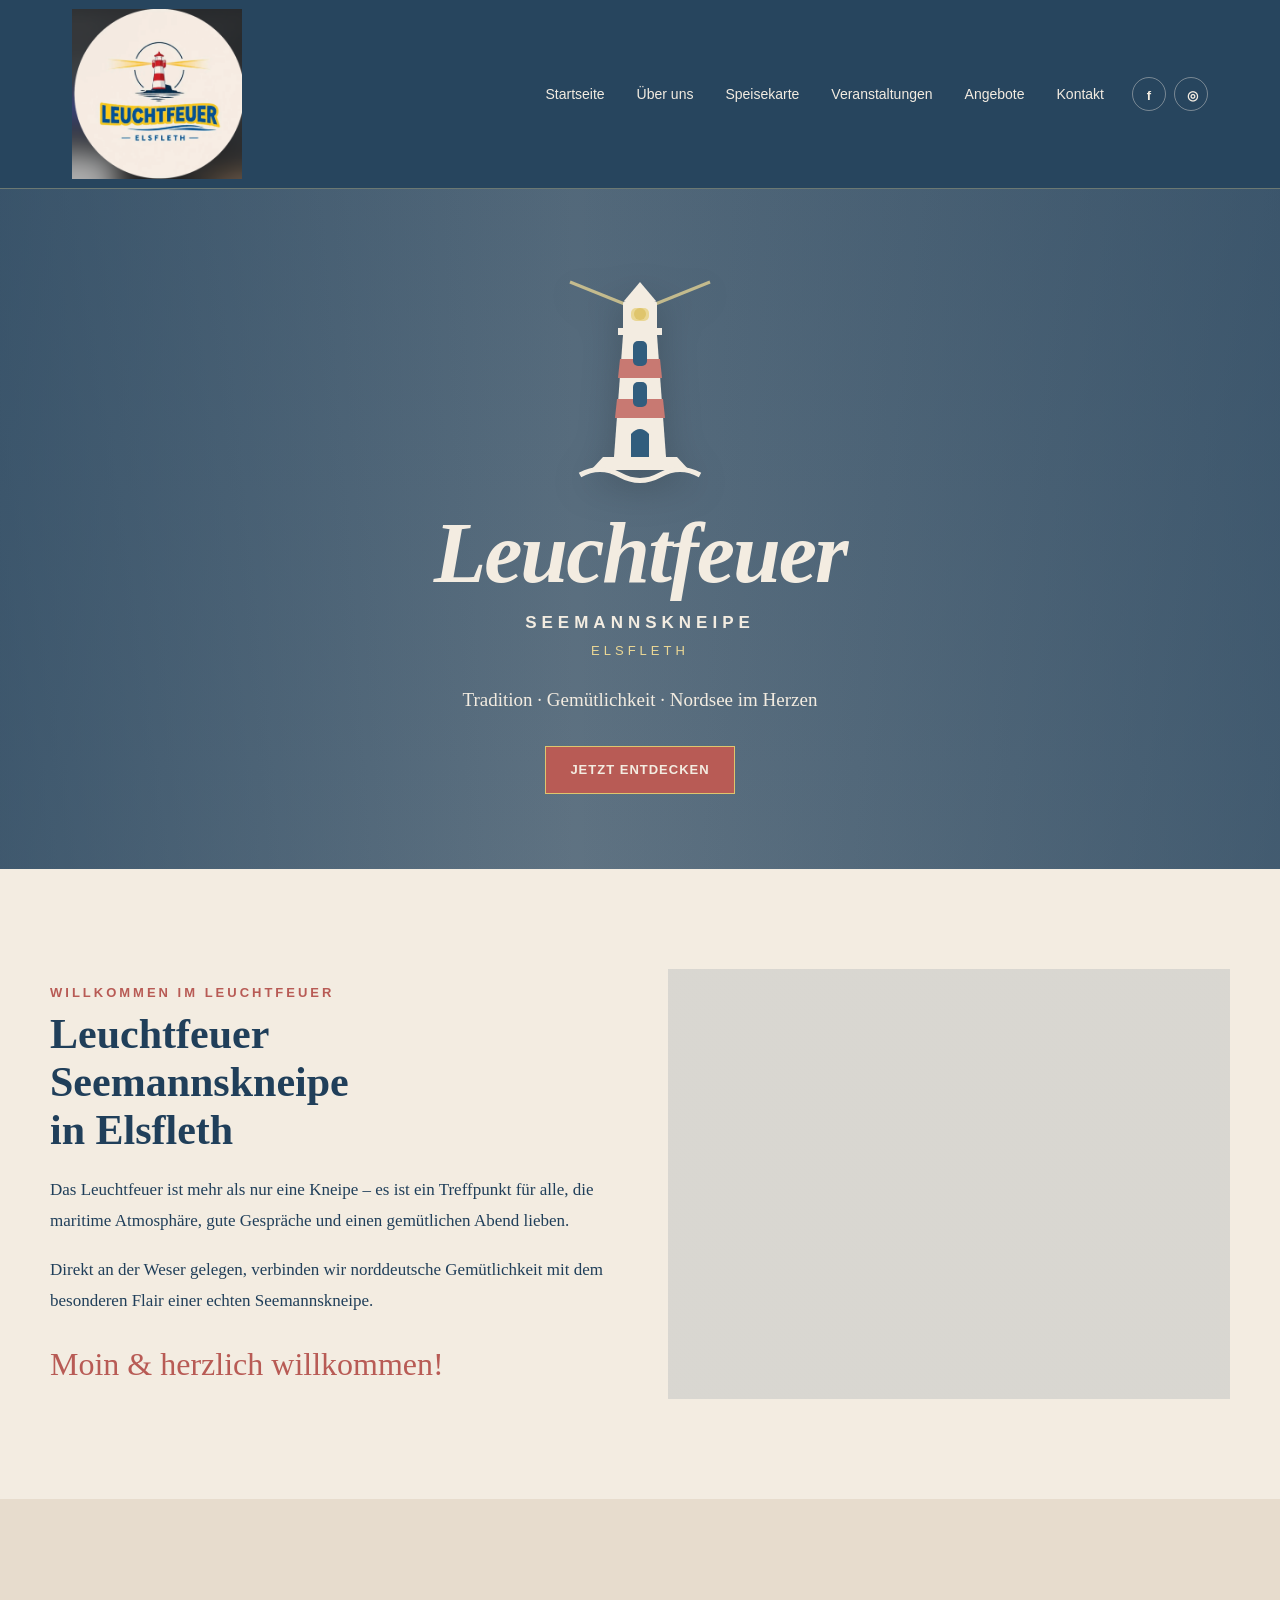
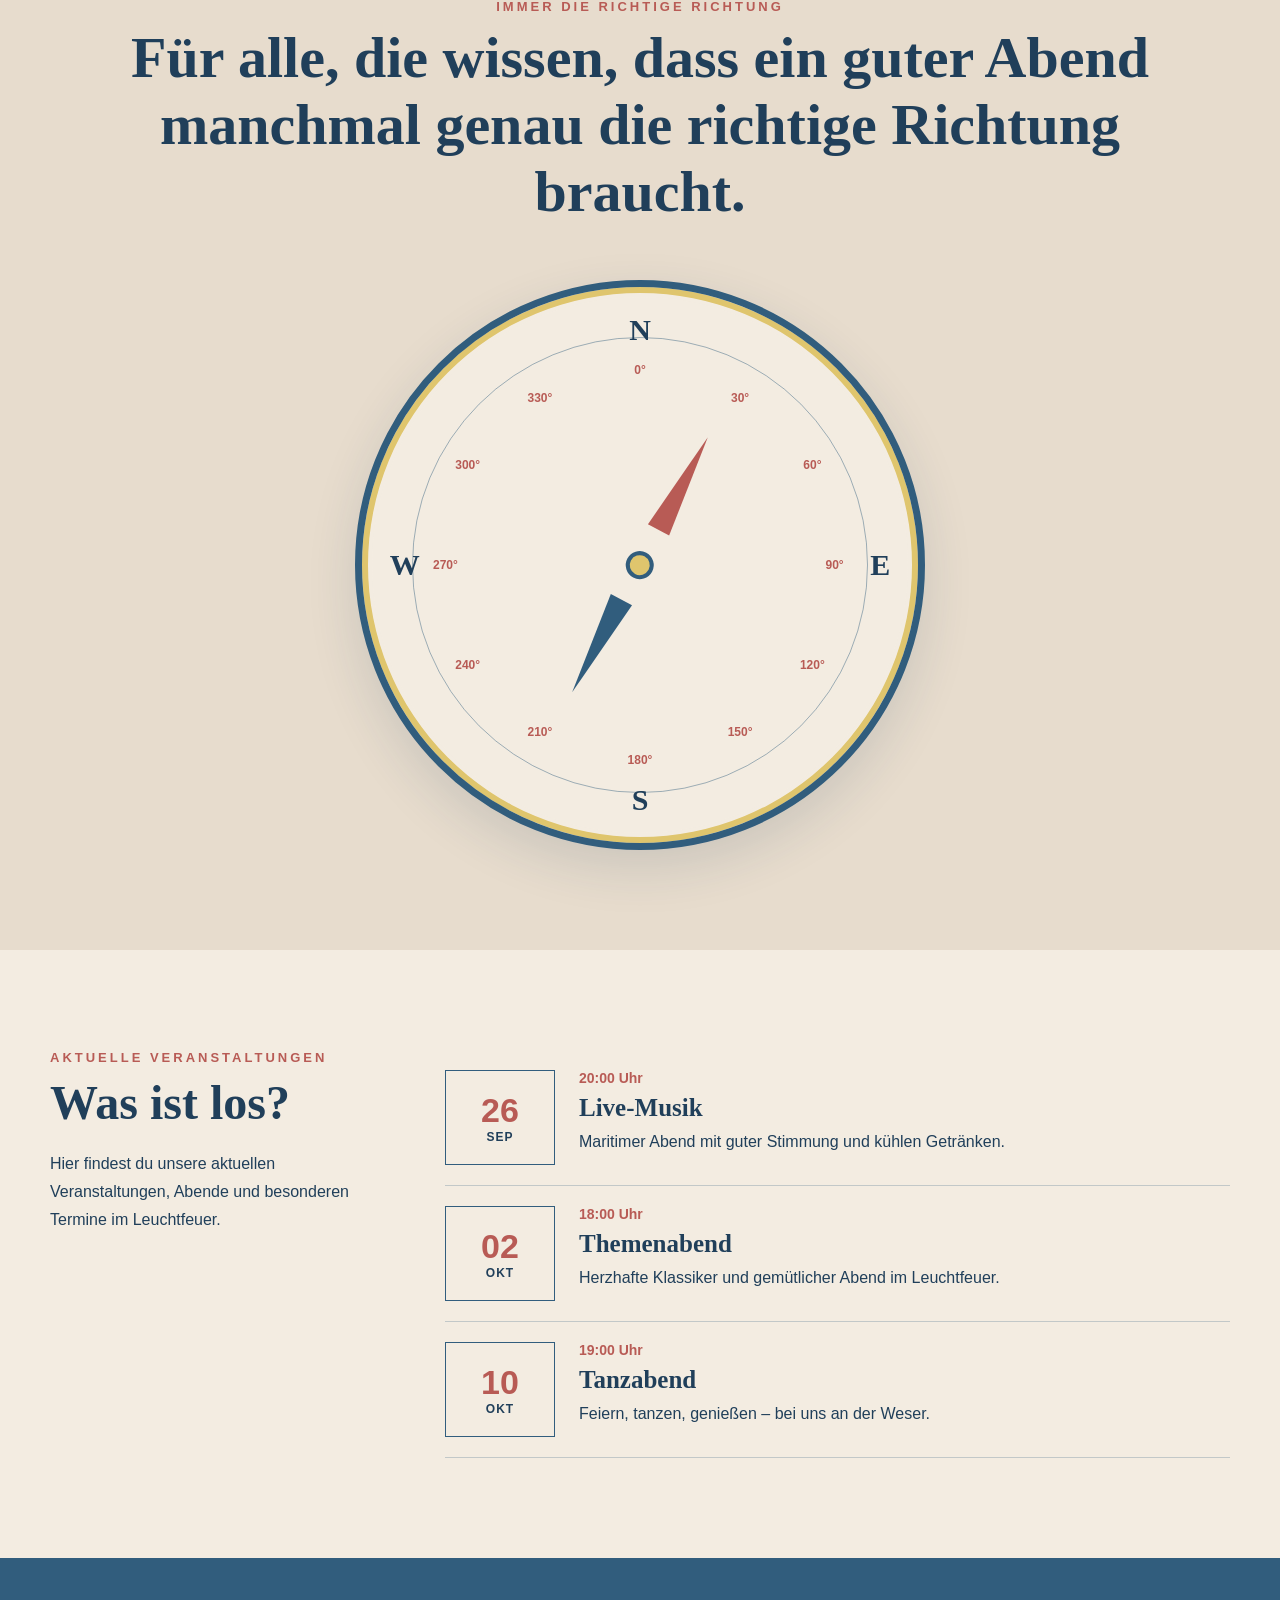
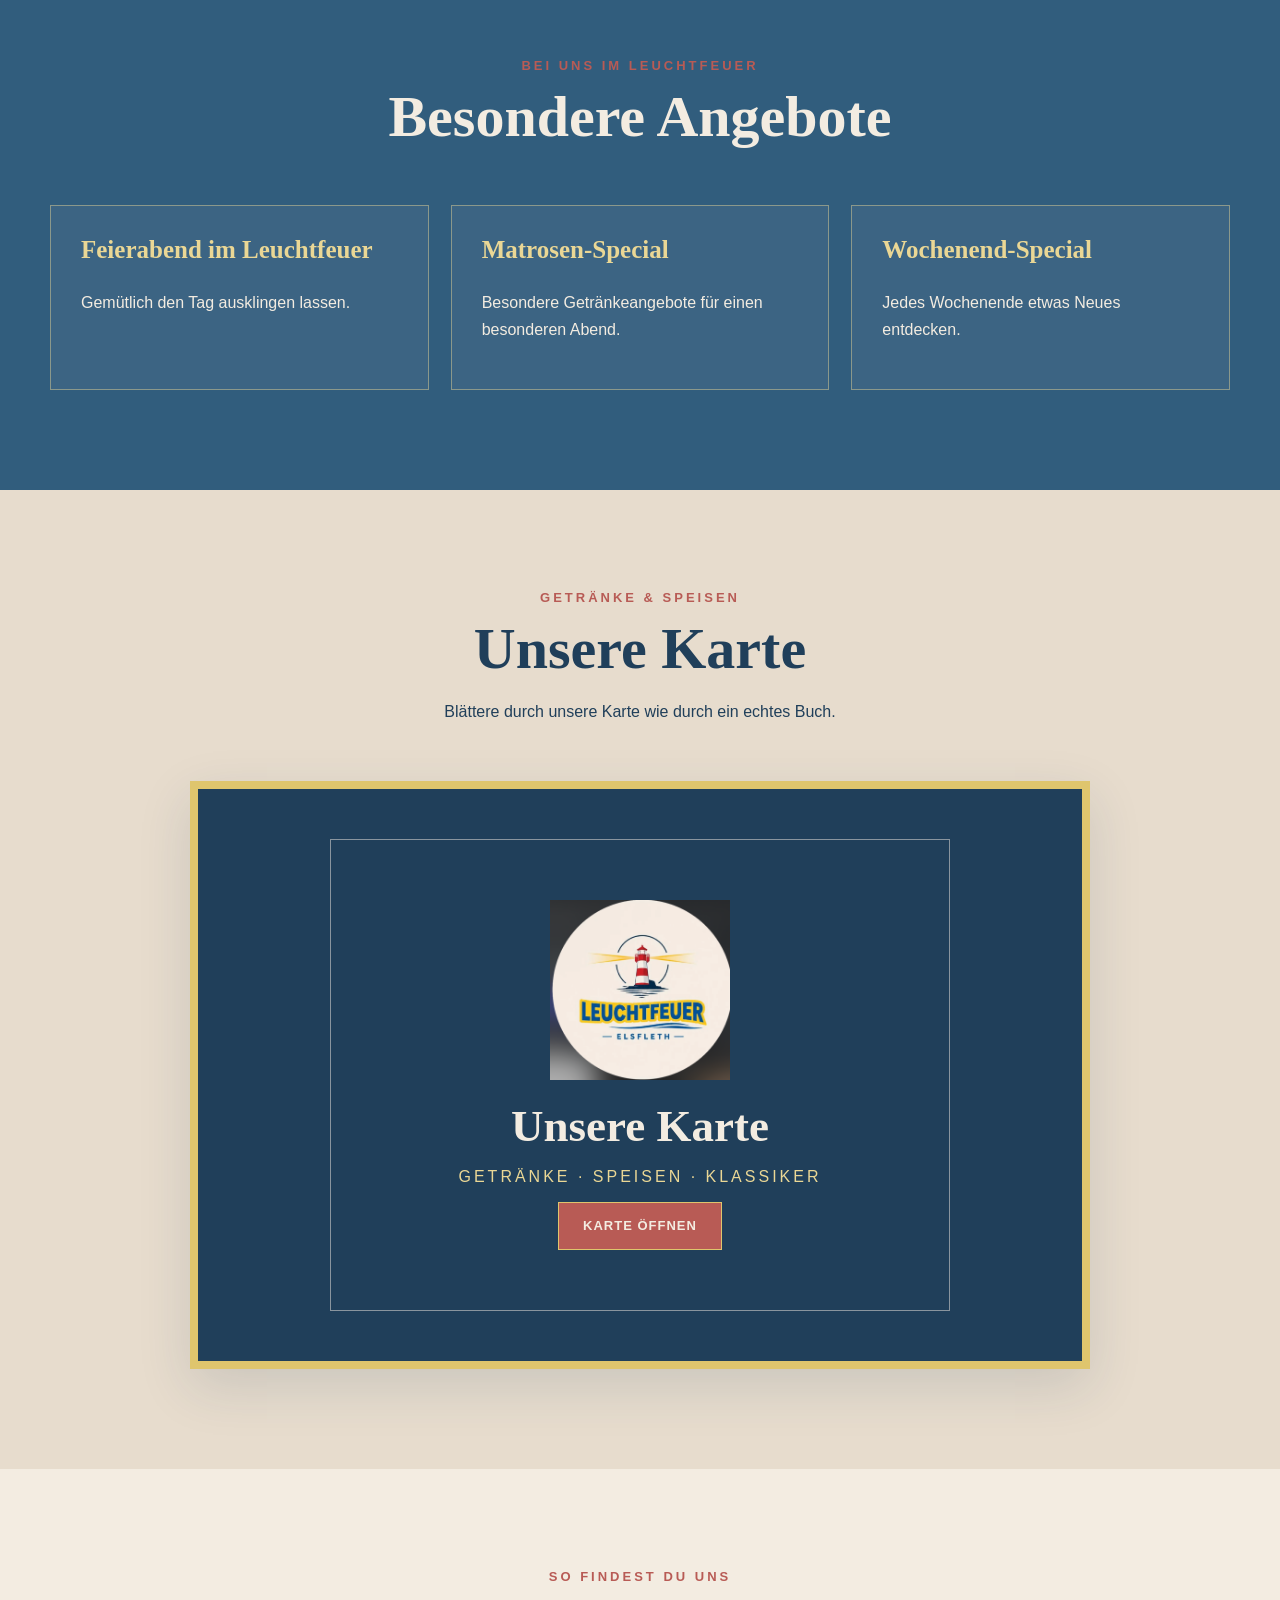
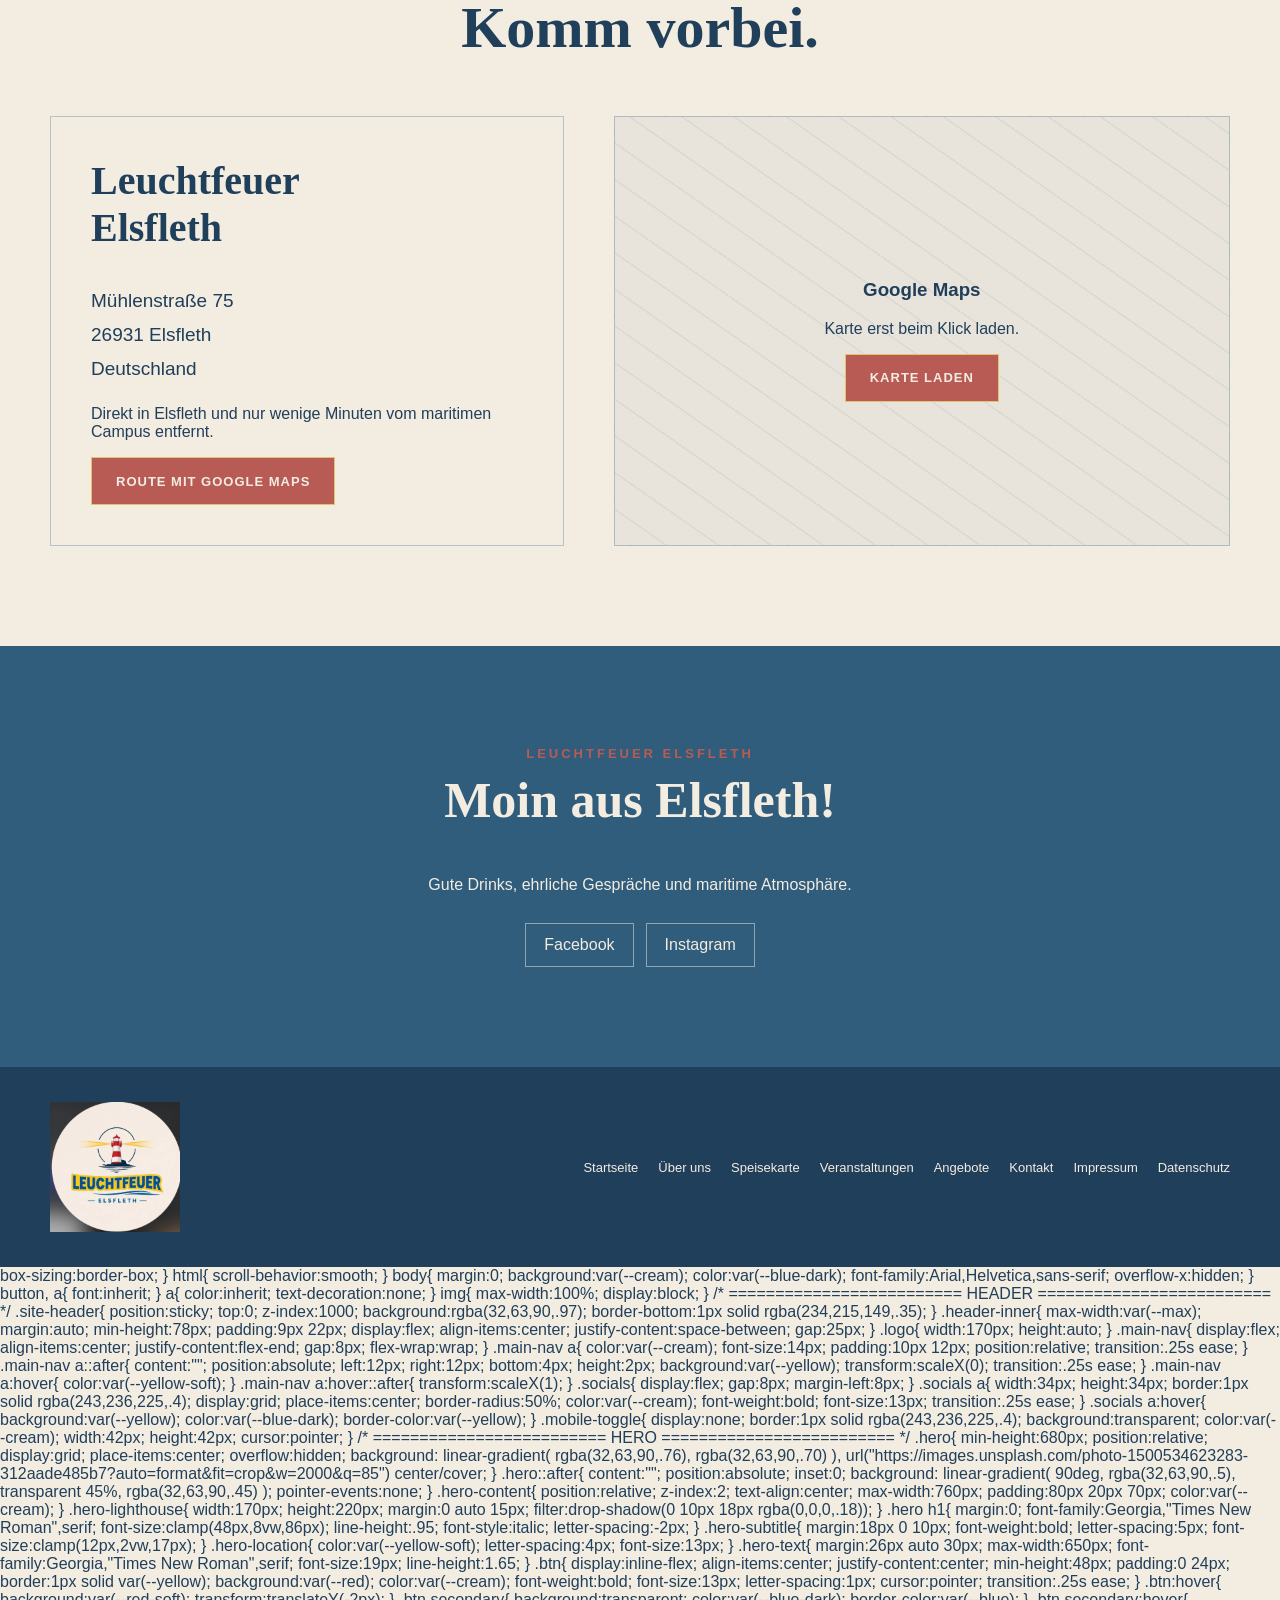
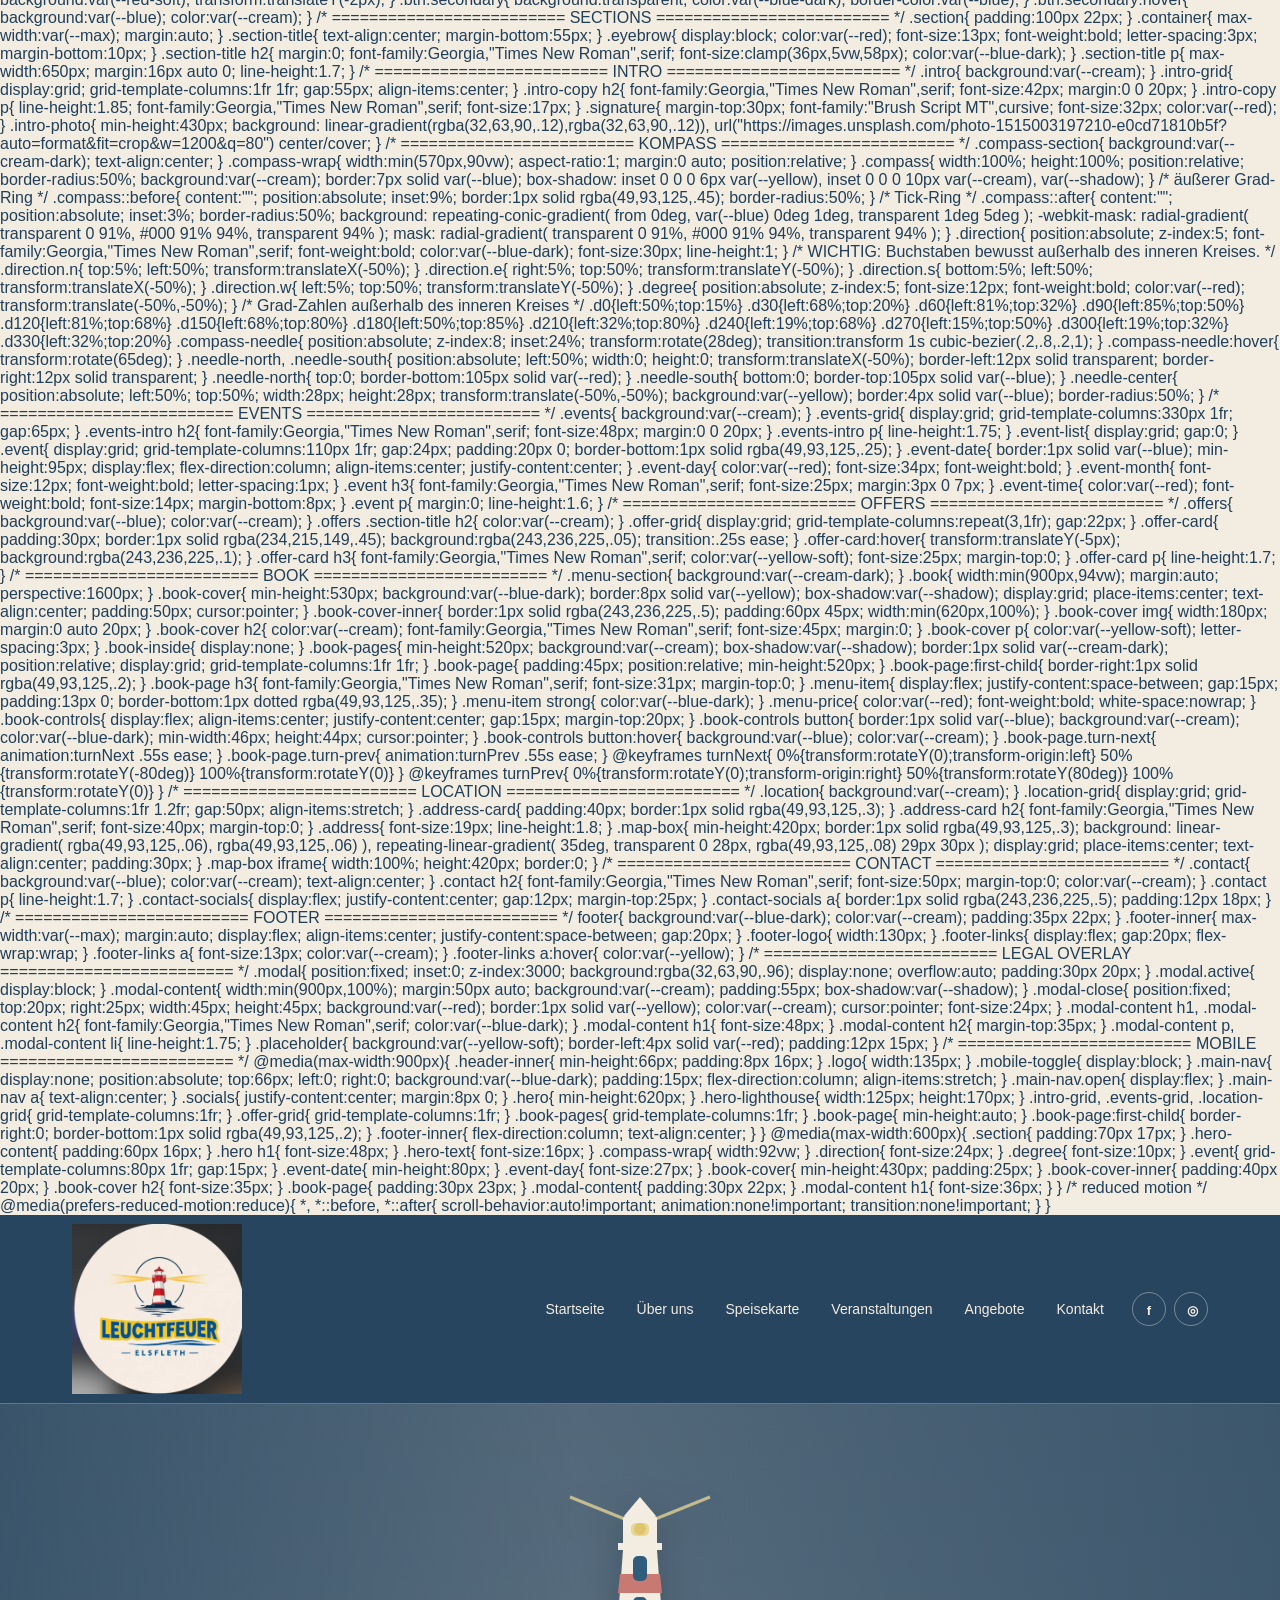
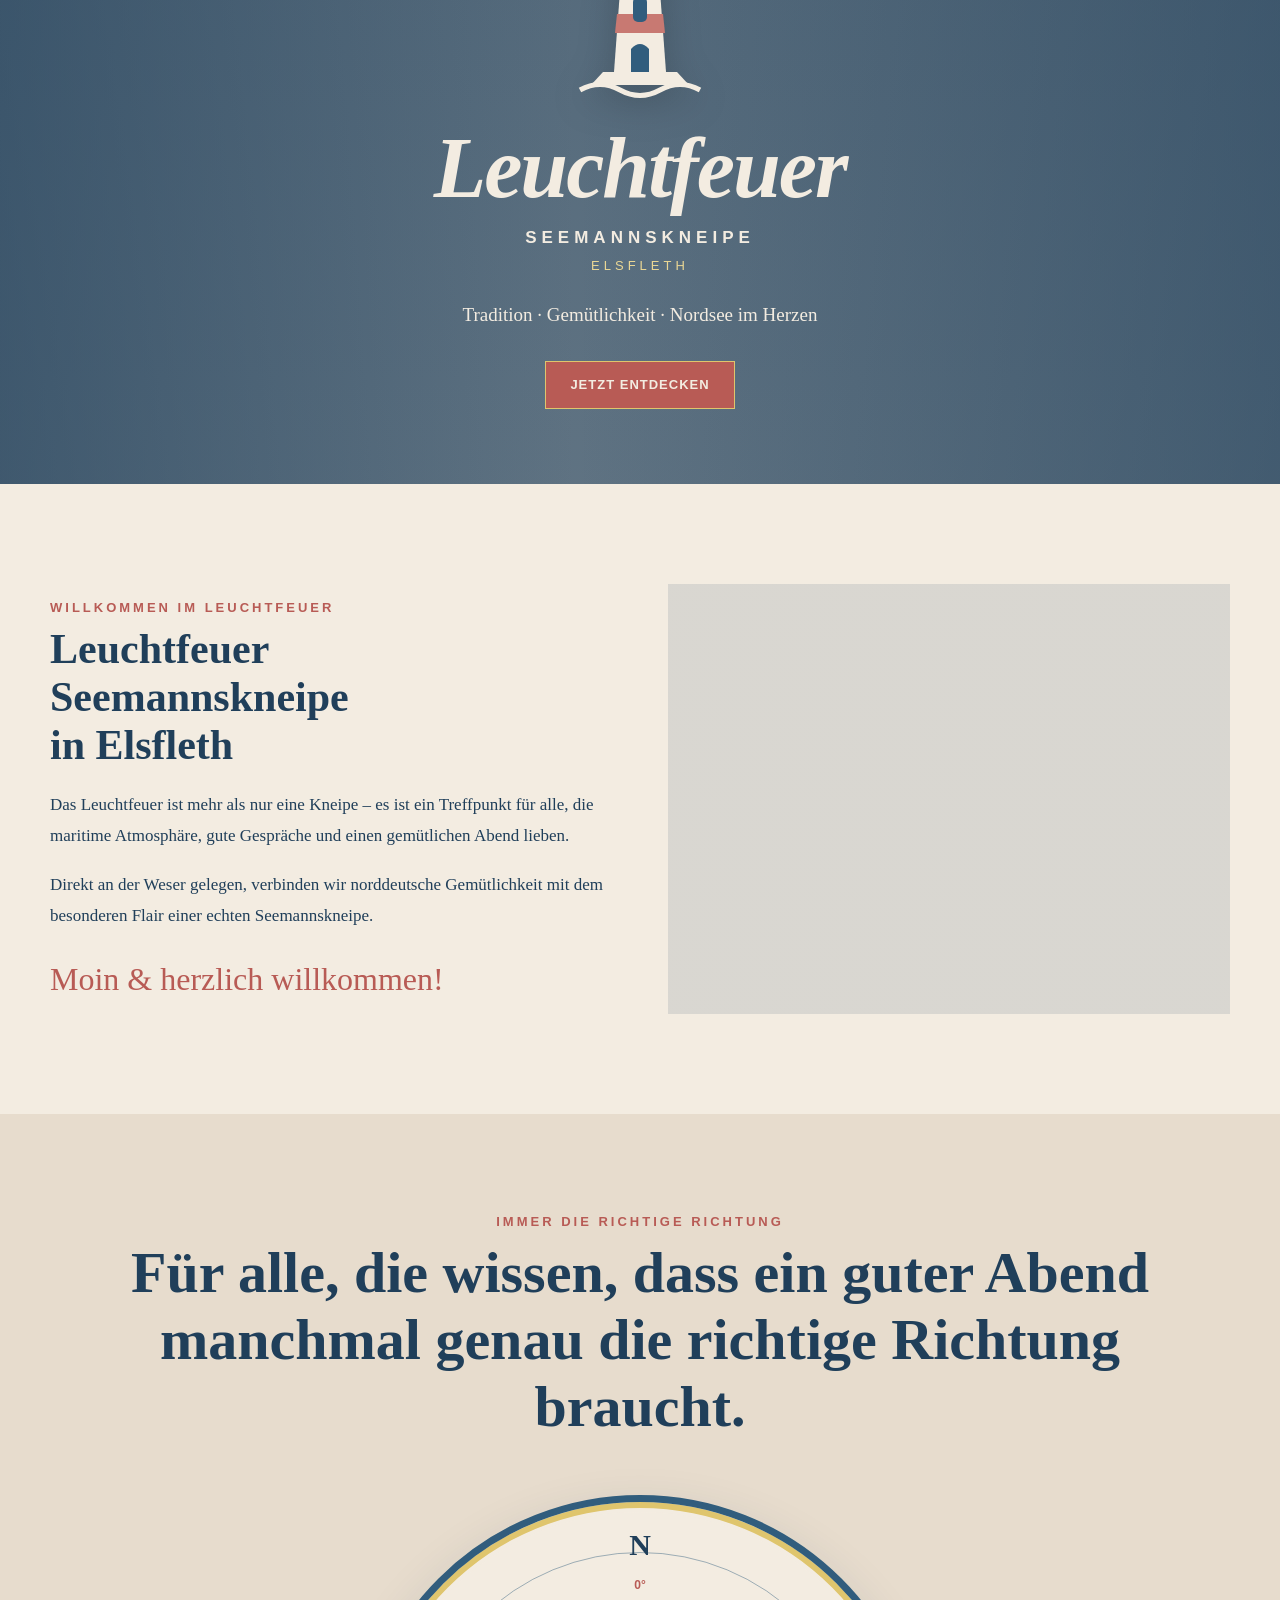
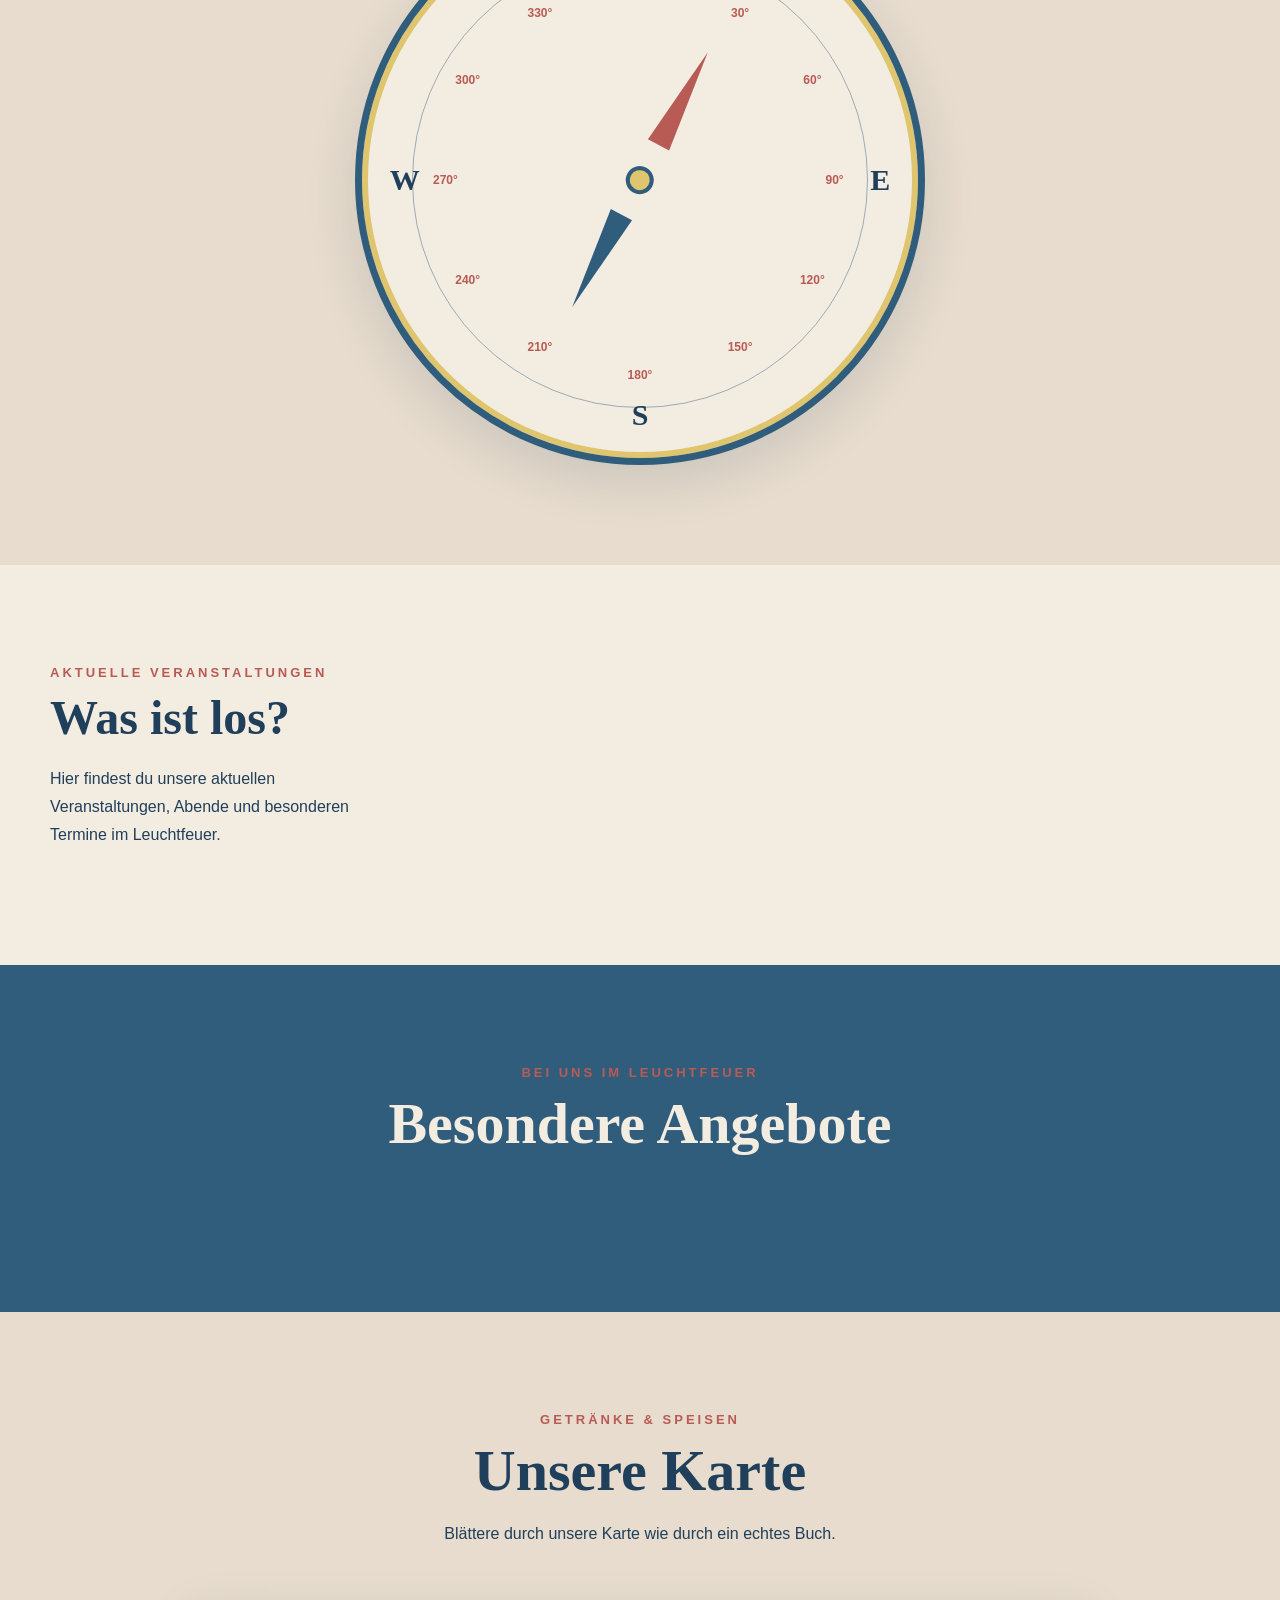
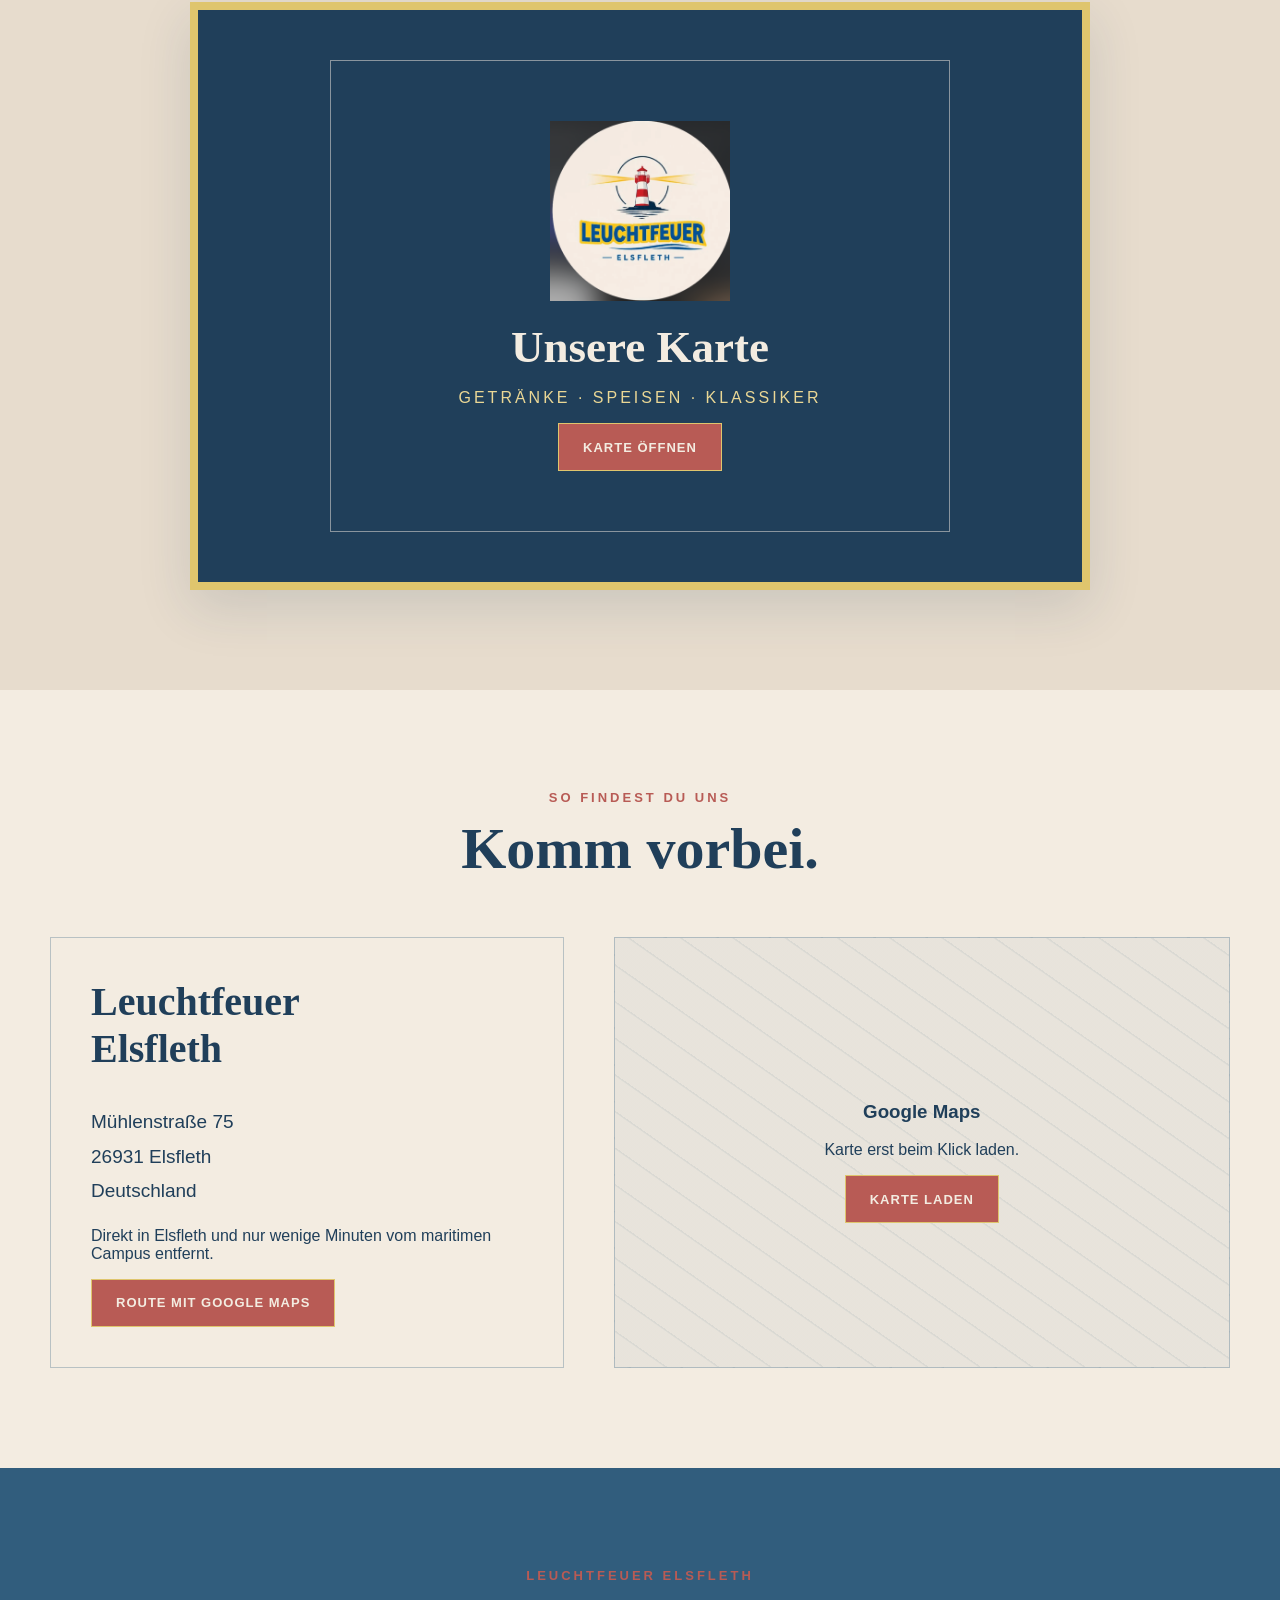
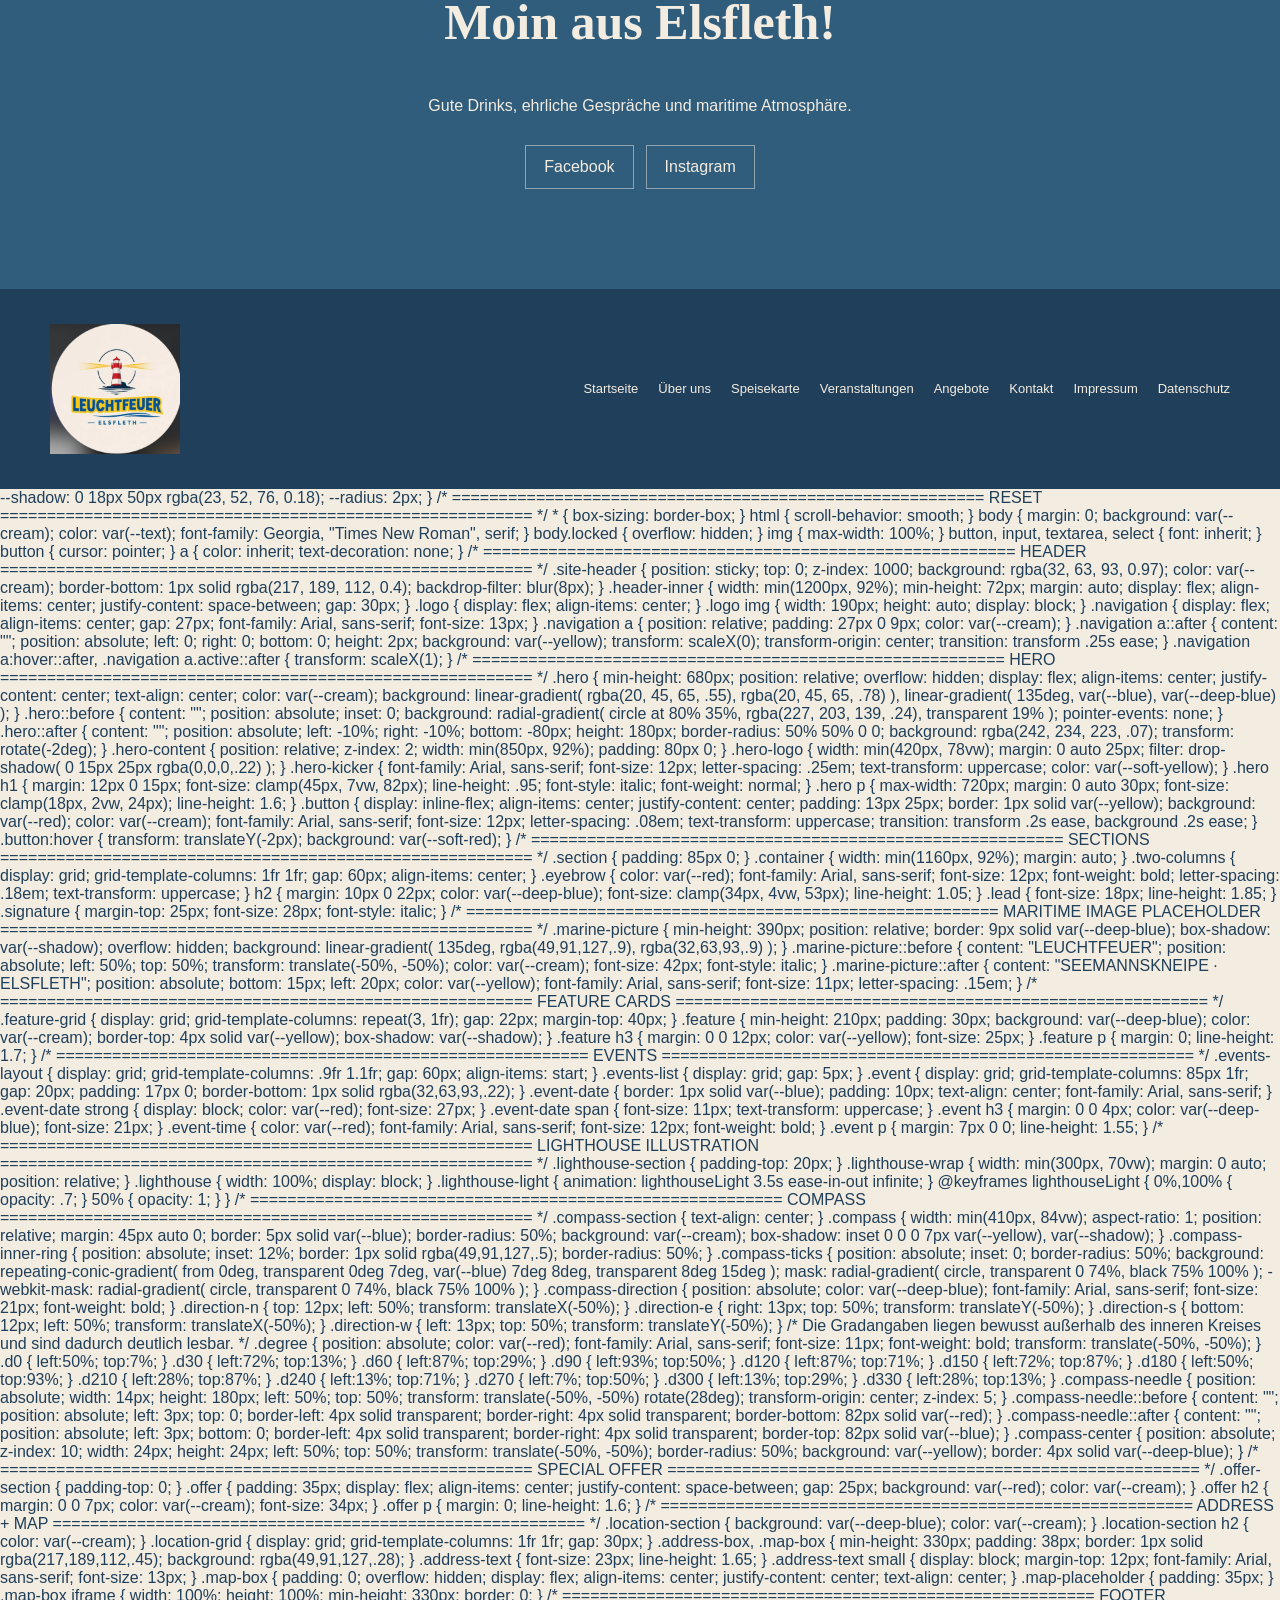
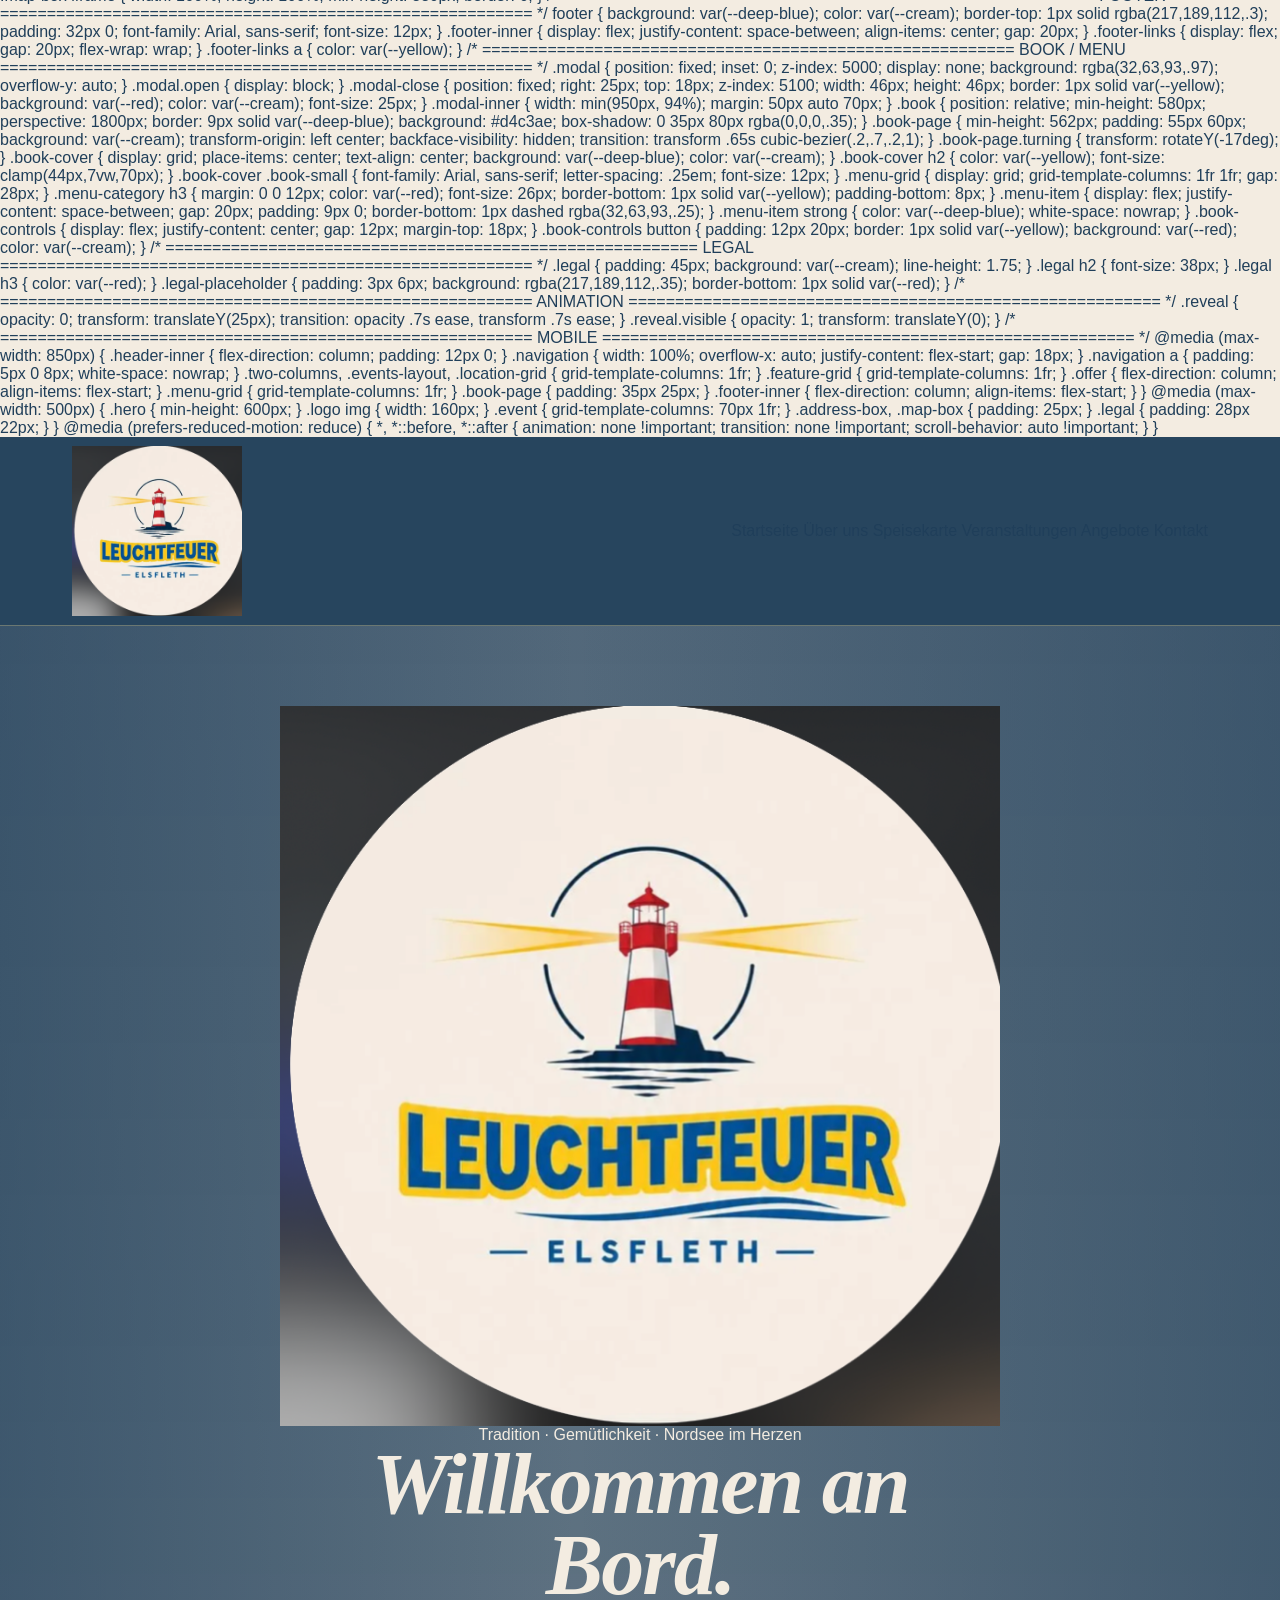
==== commit 8dec5b90: "Update index.html" ====
--- a/index.html
+++ b/index.html
@@ -2682,6 +2682,2654 @@
 </script>
 
 </body>
+</html>  box-sizing:border-box;
+}
+
+html{
+  scroll-behavior:smooth;
+}
+
+body{
+  margin:0;
+  background:var(--cream);
+  color:var(--blue-dark);
+  font-family:Arial,Helvetica,sans-serif;
+  overflow-x:hidden;
+}
+
+button,
+a{
+  font:inherit;
+}
+
+a{
+  color:inherit;
+  text-decoration:none;
+}
+
+img{
+  max-width:100%;
+  display:block;
+}
+
+/* =========================
+   HEADER
+========================= */
+
+.site-header{
+  position:sticky;
+  top:0;
+  z-index:1000;
+  background:rgba(32,63,90,.97);
+  border-bottom:1px solid rgba(234,215,149,.35);
+}
+
+.header-inner{
+  max-width:var(--max);
+  margin:auto;
+  min-height:78px;
+  padding:9px 22px;
+
+  display:flex;
+  align-items:center;
+  justify-content:space-between;
+  gap:25px;
+}
+
+.logo{
+  width:170px;
+  height:auto;
+}
+
+.main-nav{
+  display:flex;
+  align-items:center;
+  justify-content:flex-end;
+  gap:8px;
+  flex-wrap:wrap;
+}
+
+.main-nav a{
+  color:var(--cream);
+  font-size:14px;
+  padding:10px 12px;
+  position:relative;
+  transition:.25s ease;
+}
+
+.main-nav a::after{
+  content:"";
+  position:absolute;
+  left:12px;
+  right:12px;
+  bottom:4px;
+  height:2px;
+  background:var(--yellow);
+  transform:scaleX(0);
+  transition:.25s ease;
+}
+
+.main-nav a:hover{
+  color:var(--yellow-soft);
+}
+
+.main-nav a:hover::after{
+  transform:scaleX(1);
+}
+
+.socials{
+  display:flex;
+  gap:8px;
+  margin-left:8px;
+}
+
+.socials a{
+  width:34px;
+  height:34px;
+  border:1px solid rgba(243,236,225,.4);
+  display:grid;
+  place-items:center;
+  border-radius:50%;
+  color:var(--cream);
+  font-weight:bold;
+  font-size:13px;
+  transition:.25s ease;
+}
+
+.socials a:hover{
+  background:var(--yellow);
+  color:var(--blue-dark);
+  border-color:var(--yellow);
+}
+
+.mobile-toggle{
+  display:none;
+  border:1px solid rgba(243,236,225,.4);
+  background:transparent;
+  color:var(--cream);
+  width:42px;
+  height:42px;
+  cursor:pointer;
+}
+
+/* =========================
+   HERO
+========================= */
+
+.hero{
+  min-height:680px;
+  position:relative;
+  display:grid;
+  place-items:center;
+  overflow:hidden;
+
+  background:
+    linear-gradient(
+      rgba(32,63,90,.76),
+      rgba(32,63,90,.70)
+    ),
+    url("https://images.unsplash.com/photo-1500534623283-312aade485b7?auto=format&fit=crop&w=2000&q=85")
+    center/cover;
+}
+
+.hero::after{
+  content:"";
+  position:absolute;
+  inset:0;
+  background:
+    linear-gradient(
+      90deg,
+      rgba(32,63,90,.5),
+      transparent 45%,
+      rgba(32,63,90,.45)
+    );
+  pointer-events:none;
+}
+
+.hero-content{
+  position:relative;
+  z-index:2;
+  text-align:center;
+  max-width:760px;
+  padding:80px 20px 70px;
+  color:var(--cream);
+}
+
+.hero-lighthouse{
+  width:170px;
+  height:220px;
+  margin:0 auto 15px;
+  filter:drop-shadow(0 10px 18px rgba(0,0,0,.18));
+}
+
+.hero h1{
+  margin:0;
+  font-family:Georgia,"Times New Roman",serif;
+  font-size:clamp(48px,8vw,86px);
+  line-height:.95;
+  font-style:italic;
+  letter-spacing:-2px;
+}
+
+.hero-subtitle{
+  margin:18px 0 10px;
+  font-weight:bold;
+  letter-spacing:5px;
+  font-size:clamp(12px,2vw,17px);
+}
+
+.hero-location{
+  color:var(--yellow-soft);
+  letter-spacing:4px;
+  font-size:13px;
+}
+
+.hero-text{
+  margin:26px auto 30px;
+  max-width:650px;
+  font-family:Georgia,"Times New Roman",serif;
+  font-size:19px;
+  line-height:1.65;
+}
+
+.btn{
+  display:inline-flex;
+  align-items:center;
+  justify-content:center;
+  min-height:48px;
+  padding:0 24px;
+  border:1px solid var(--yellow);
+  background:var(--red);
+  color:var(--cream);
+  font-weight:bold;
+  font-size:13px;
+  letter-spacing:1px;
+  cursor:pointer;
+  transition:.25s ease;
+}
+
+.btn:hover{
+  background:var(--red-soft);
+  transform:translateY(-2px);
+}
+
+.btn.secondary{
+  background:transparent;
+  color:var(--blue-dark);
+  border-color:var(--blue);
+}
+
+.btn.secondary:hover{
+  background:var(--blue);
+  color:var(--cream);
+}
+
+/* =========================
+   SECTIONS
+========================= */
+
+.section{
+  padding:100px 22px;
+}
+
+.container{
+  max-width:var(--max);
+  margin:auto;
+}
+
+.section-title{
+  text-align:center;
+  margin-bottom:55px;
+}
+
+.eyebrow{
+  display:block;
+  color:var(--red);
+  font-size:13px;
+  font-weight:bold;
+  letter-spacing:3px;
+  margin-bottom:10px;
+}
+
+.section-title h2{
+  margin:0;
+  font-family:Georgia,"Times New Roman",serif;
+  font-size:clamp(36px,5vw,58px);
+  color:var(--blue-dark);
+}
+
+.section-title p{
+  max-width:650px;
+  margin:16px auto 0;
+  line-height:1.7;
+}
+
+/* =========================
+   INTRO
+========================= */
+
+.intro{
+  background:var(--cream);
+}
+
+.intro-grid{
+  display:grid;
+  grid-template-columns:1fr 1fr;
+  gap:55px;
+  align-items:center;
+}
+
+.intro-copy h2{
+  font-family:Georgia,"Times New Roman",serif;
+  font-size:42px;
+  margin:0 0 20px;
+}
+
+.intro-copy p{
+  line-height:1.85;
+  font-family:Georgia,"Times New Roman",serif;
+  font-size:17px;
+}
+
+.signature{
+  margin-top:30px;
+  font-family:"Brush Script MT",cursive;
+  font-size:32px;
+  color:var(--red);
+}
+
+.intro-photo{
+  min-height:430px;
+  background:
+    linear-gradient(rgba(32,63,90,.12),rgba(32,63,90,.12)),
+    url("https://images.unsplash.com/photo-1515003197210-e0cd71810b5f?auto=format&fit=crop&w=1200&q=80")
+    center/cover;
+}
+
+/* =========================
+   KOMPASS
+========================= */
+
+.compass-section{
+  background:var(--cream-dark);
+  text-align:center;
+}
+
+.compass-wrap{
+  width:min(570px,90vw);
+  aspect-ratio:1;
+  margin:0 auto;
+  position:relative;
+}
+
+.compass{
+  width:100%;
+  height:100%;
+  position:relative;
+  border-radius:50%;
+  background:var(--cream);
+  border:7px solid var(--blue);
+  box-shadow:
+    inset 0 0 0 6px var(--yellow),
+    inset 0 0 0 10px var(--cream),
+    var(--shadow);
+}
+
+/* äußerer Grad-Ring */
+.compass::before{
+  content:"";
+  position:absolute;
+  inset:9%;
+  border:1px solid rgba(49,93,125,.45);
+  border-radius:50%;
+}
+
+/* Tick-Ring */
+.compass::after{
+  content:"";
+  position:absolute;
+  inset:3%;
+  border-radius:50%;
+  background:
+    repeating-conic-gradient(
+      from 0deg,
+      var(--blue) 0deg 1deg,
+      transparent 1deg 5deg
+    );
+  -webkit-mask:
+    radial-gradient(
+      transparent 0 91%,
+      #000 91% 94%,
+      transparent 94%
+    );
+  mask:
+    radial-gradient(
+      transparent 0 91%,
+      #000 91% 94%,
+      transparent 94%
+    );
+}
+
+.direction{
+  position:absolute;
+  z-index:5;
+  font-family:Georgia,"Times New Roman",serif;
+  font-weight:bold;
+  color:var(--blue-dark);
+  font-size:30px;
+  line-height:1;
+}
+
+/*
+  WICHTIG:
+  Buchstaben bewusst außerhalb des inneren Kreises.
+*/
+.direction.n{
+  top:5%;
+  left:50%;
+  transform:translateX(-50%);
+}
+
+.direction.e{
+  right:5%;
+  top:50%;
+  transform:translateY(-50%);
+}
+
+.direction.s{
+  bottom:5%;
+  left:50%;
+  transform:translateX(-50%);
+}
+
+.direction.w{
+  left:5%;
+  top:50%;
+  transform:translateY(-50%);
+}
+
+.degree{
+  position:absolute;
+  z-index:5;
+  font-size:12px;
+  font-weight:bold;
+  color:var(--red);
+  transform:translate(-50%,-50%);
+}
+
+/* Grad-Zahlen außerhalb des inneren Kreises */
+.d0{left:50%;top:15%}
+.d30{left:68%;top:20%}
+.d60{left:81%;top:32%}
+.d90{left:85%;top:50%}
+.d120{left:81%;top:68%}
+.d150{left:68%;top:80%}
+.d180{left:50%;top:85%}
+.d210{left:32%;top:80%}
+.d240{left:19%;top:68%}
+.d270{left:15%;top:50%}
+.d300{left:19%;top:32%}
+.d330{left:32%;top:20%}
+
+.compass-needle{
+  position:absolute;
+  z-index:8;
+  inset:24%;
+  transform:rotate(28deg);
+  transition:transform 1s cubic-bezier(.2,.8,.2,1);
+}
+
+.compass-needle:hover{
+  transform:rotate(65deg);
+}
+
+.needle-north,
+.needle-south{
+  position:absolute;
+  left:50%;
+  width:0;
+  height:0;
+  transform:translateX(-50%);
+  border-left:12px solid transparent;
+  border-right:12px solid transparent;
+}
+
+.needle-north{
+  top:0;
+  border-bottom:105px solid var(--red);
+}
+
+.needle-south{
+  bottom:0;
+  border-top:105px solid var(--blue);
+}
+
+.needle-center{
+  position:absolute;
+  left:50%;
+  top:50%;
+  width:28px;
+  height:28px;
+  transform:translate(-50%,-50%);
+  background:var(--yellow);
+  border:4px solid var(--blue);
+  border-radius:50%;
+}
+
+/* =========================
+   EVENTS
+========================= */
+
+.events{
+  background:var(--cream);
+}
+
+.events-grid{
+  display:grid;
+  grid-template-columns:330px 1fr;
+  gap:65px;
+}
+
+.events-intro h2{
+  font-family:Georgia,"Times New Roman",serif;
+  font-size:48px;
+  margin:0 0 20px;
+}
+
+.events-intro p{
+  line-height:1.75;
+}
+
+.event-list{
+  display:grid;
+  gap:0;
+}
+
+.event{
+  display:grid;
+  grid-template-columns:110px 1fr;
+  gap:24px;
+  padding:20px 0;
+  border-bottom:1px solid rgba(49,93,125,.25);
+}
+
+.event-date{
+  border:1px solid var(--blue);
+  min-height:95px;
+  display:flex;
+  flex-direction:column;
+  align-items:center;
+  justify-content:center;
+}
+
+.event-day{
+  color:var(--red);
+  font-size:34px;
+  font-weight:bold;
+}
+
+.event-month{
+  font-size:12px;
+  font-weight:bold;
+  letter-spacing:1px;
+}
+
+.event h3{
+  font-family:Georgia,"Times New Roman",serif;
+  font-size:25px;
+  margin:3px 0 7px;
+}
+
+.event-time{
+  color:var(--red);
+  font-weight:bold;
+  font-size:14px;
+  margin-bottom:8px;
+}
+
+.event p{
+  margin:0;
+  line-height:1.6;
+}
+
+/* =========================
+   OFFERS
+========================= */
+
+.offers{
+  background:var(--blue);
+  color:var(--cream);
+}
+
+.offers .section-title h2{
+  color:var(--cream);
+}
+
+.offer-grid{
+  display:grid;
+  grid-template-columns:repeat(3,1fr);
+  gap:22px;
+}
+
+.offer-card{
+  padding:30px;
+  border:1px solid rgba(234,215,149,.45);
+  background:rgba(243,236,225,.05);
+  transition:.25s ease;
+}
+
+.offer-card:hover{
+  transform:translateY(-5px);
+  background:rgba(243,236,225,.1);
+}
+
+.offer-card h3{
+  font-family:Georgia,"Times New Roman",serif;
+  color:var(--yellow-soft);
+  font-size:25px;
+  margin-top:0;
+}
+
+.offer-card p{
+  line-height:1.7;
+}
+
+/* =========================
+   BOOK
+========================= */
+
+.menu-section{
+  background:var(--cream-dark);
+}
+
+.book{
+  width:min(900px,94vw);
+  margin:auto;
+  perspective:1600px;
+}
+
+.book-cover{
+  min-height:530px;
+  background:var(--blue-dark);
+  border:8px solid var(--yellow);
+  box-shadow:var(--shadow);
+  display:grid;
+  place-items:center;
+  text-align:center;
+  padding:50px;
+  cursor:pointer;
+}
+
+.book-cover-inner{
+  border:1px solid rgba(243,236,225,.5);
+  padding:60px 45px;
+  width:min(620px,100%);
+}
+
+.book-cover img{
+  width:180px;
+  margin:0 auto 20px;
+}
+
+.book-cover h2{
+  color:var(--cream);
+  font-family:Georgia,"Times New Roman",serif;
+  font-size:45px;
+  margin:0;
+}
+
+.book-cover p{
+  color:var(--yellow-soft);
+  letter-spacing:3px;
+}
+
+.book-inside{
+  display:none;
+}
+
+.book-pages{
+  min-height:520px;
+  background:var(--cream);
+  box-shadow:var(--shadow);
+  border:1px solid var(--cream-dark);
+  position:relative;
+  display:grid;
+  grid-template-columns:1fr 1fr;
+}
+
+.book-page{
+  padding:45px;
+  position:relative;
+  min-height:520px;
+}
+
+.book-page:first-child{
+  border-right:1px solid rgba(49,93,125,.2);
+}
+
+.book-page h3{
+  font-family:Georgia,"Times New Roman",serif;
+  font-size:31px;
+  margin-top:0;
+}
+
+.menu-item{
+  display:flex;
+  justify-content:space-between;
+  gap:15px;
+  padding:13px 0;
+  border-bottom:1px dotted rgba(49,93,125,.35);
+}
+
+.menu-item strong{
+  color:var(--blue-dark);
+}
+
+.menu-price{
+  color:var(--red);
+  font-weight:bold;
+  white-space:nowrap;
+}
+
+.book-controls{
+  display:flex;
+  align-items:center;
+  justify-content:center;
+  gap:15px;
+  margin-top:20px;
+}
+
+.book-controls button{
+  border:1px solid var(--blue);
+  background:var(--cream);
+  color:var(--blue-dark);
+  min-width:46px;
+  height:44px;
+  cursor:pointer;
+}
+
+.book-controls button:hover{
+  background:var(--blue);
+  color:var(--cream);
+}
+
+.book-page.turn-next{
+  animation:turnNext .55s ease;
+}
+
+.book-page.turn-prev{
+  animation:turnPrev .55s ease;
+}
+
+@keyframes turnNext{
+  0%{transform:rotateY(0);transform-origin:left}
+  50%{transform:rotateY(-80deg)}
+  100%{transform:rotateY(0)}
+}
+
+@keyframes turnPrev{
+  0%{transform:rotateY(0);transform-origin:right}
+  50%{transform:rotateY(80deg)}
+  100%{transform:rotateY(0)}
+}
+
+/* =========================
+   LOCATION
+========================= */
+
+.location{
+  background:var(--cream);
+}
+
+.location-grid{
+  display:grid;
+  grid-template-columns:1fr 1.2fr;
+  gap:50px;
+  align-items:stretch;
+}
+
+.address-card{
+  padding:40px;
+  border:1px solid rgba(49,93,125,.3);
+}
+
+.address-card h2{
+  font-family:Georgia,"Times New Roman",serif;
+  font-size:40px;
+  margin-top:0;
+}
+
+.address{
+  font-size:19px;
+  line-height:1.8;
+}
+
+.map-box{
+  min-height:420px;
+  border:1px solid rgba(49,93,125,.3);
+  background:
+    linear-gradient(
+      rgba(49,93,125,.06),
+      rgba(49,93,125,.06)
+    ),
+    repeating-linear-gradient(
+      35deg,
+      transparent 0 28px,
+      rgba(49,93,125,.08) 29px 30px
+    );
+  display:grid;
+  place-items:center;
+  text-align:center;
+  padding:30px;
+}
+
+.map-box iframe{
+  width:100%;
+  height:420px;
+  border:0;
+}
+
+/* =========================
+   CONTACT
+========================= */
+
+.contact{
+  background:var(--blue);
+  color:var(--cream);
+  text-align:center;
+}
+
+.contact h2{
+  font-family:Georgia,"Times New Roman",serif;
+  font-size:50px;
+  margin-top:0;
+  color:var(--cream);
+}
+
+.contact p{
+  line-height:1.7;
+}
+
+.contact-socials{
+  display:flex;
+  justify-content:center;
+  gap:12px;
+  margin-top:25px;
+}
+
+.contact-socials a{
+  border:1px solid rgba(243,236,225,.5);
+  padding:12px 18px;
+}
+
+/* =========================
+   FOOTER
+========================= */
+
+footer{
+  background:var(--blue-dark);
+  color:var(--cream);
+  padding:35px 22px;
+}
+
+.footer-inner{
+  max-width:var(--max);
+  margin:auto;
+  display:flex;
+  align-items:center;
+  justify-content:space-between;
+  gap:20px;
+}
+
+.footer-logo{
+  width:130px;
+}
+
+.footer-links{
+  display:flex;
+  gap:20px;
+  flex-wrap:wrap;
+}
+
+.footer-links a{
+  font-size:13px;
+  color:var(--cream);
+}
+
+.footer-links a:hover{
+  color:var(--yellow);
+}
+
+/* =========================
+   LEGAL OVERLAY
+========================= */
+
+.modal{
+  position:fixed;
+  inset:0;
+  z-index:3000;
+  background:rgba(32,63,90,.96);
+  display:none;
+  overflow:auto;
+  padding:30px 20px;
+}
+
+.modal.active{
+  display:block;
+}
+
+.modal-content{
+  width:min(900px,100%);
+  margin:50px auto;
+  background:var(--cream);
+  padding:55px;
+  box-shadow:var(--shadow);
+}
+
+.modal-close{
+  position:fixed;
+  top:20px;
+  right:25px;
+  width:45px;
+  height:45px;
+  background:var(--red);
+  border:1px solid var(--yellow);
+  color:var(--cream);
+  cursor:pointer;
+  font-size:24px;
+}
+
+.modal-content h1,
+.modal-content h2{
+  font-family:Georgia,"Times New Roman",serif;
+  color:var(--blue-dark);
+}
+
+.modal-content h1{
+  font-size:48px;
+}
+
+.modal-content h2{
+  margin-top:35px;
+}
+
+.modal-content p,
+.modal-content li{
+  line-height:1.75;
+}
+
+.placeholder{
+  background:var(--yellow-soft);
+  border-left:4px solid var(--red);
+  padding:12px 15px;
+}
+
+/* =========================
+   MOBILE
+========================= */
+
+@media(max-width:900px){
+
+  .header-inner{
+    min-height:66px;
+    padding:8px 16px;
+  }
+
+  .logo{
+    width:135px;
+  }
+
+  .mobile-toggle{
+    display:block;
+  }
+
+  .main-nav{
+    display:none;
+    position:absolute;
+    top:66px;
+    left:0;
+    right:0;
+    background:var(--blue-dark);
+    padding:15px;
+    flex-direction:column;
+    align-items:stretch;
+  }
+
+  .main-nav.open{
+    display:flex;
+  }
+
+  .main-nav a{
+    text-align:center;
+  }
+
+  .socials{
+    justify-content:center;
+    margin:8px 0;
+  }
+
+  .hero{
+    min-height:620px;
+  }
+
+  .hero-lighthouse{
+    width:125px;
+    height:170px;
+  }
+
+  .intro-grid,
+  .events-grid,
+  .location-grid{
+    grid-template-columns:1fr;
+  }
+
+  .offer-grid{
+    grid-template-columns:1fr;
+  }
+
+  .book-pages{
+    grid-template-columns:1fr;
+  }
+
+  .book-page{
+    min-height:auto;
+  }
+
+  .book-page:first-child{
+    border-right:0;
+    border-bottom:1px solid rgba(49,93,125,.2);
+  }
+
+  .footer-inner{
+    flex-direction:column;
+    text-align:center;
+  }
+}
+
+@media(max-width:600px){
+
+  .section{
+    padding:70px 17px;
+  }
+
+  .hero-content{
+    padding:60px 16px;
+  }
+
+  .hero h1{
+    font-size:48px;
+  }
+
+  .hero-text{
+    font-size:16px;
+  }
+
+  .compass-wrap{
+    width:92vw;
+  }
+
+  .direction{
+    font-size:24px;
+  }
+
+  .degree{
+    font-size:10px;
+  }
+
+  .event{
+    grid-template-columns:80px 1fr;
+    gap:15px;
+  }
+
+  .event-date{
+    min-height:80px;
+  }
+
+  .event-day{
+    font-size:27px;
+  }
+
+  .book-cover{
+    min-height:430px;
+    padding:25px;
+  }
+
+  .book-cover-inner{
+    padding:40px 20px;
+  }
+
+  .book-cover h2{
+    font-size:35px;
+  }
+
+  .book-page{
+    padding:30px 23px;
+  }
+
+  .modal-content{
+    padding:30px 22px;
+  }
+
+  .modal-content h1{
+    font-size:36px;
+  }
+}
+
+/* reduced motion */
+@media(prefers-reduced-motion:reduce){
+  *,
+  *::before,
+  *::after{
+    scroll-behavior:auto!important;
+    animation:none!important;
+    transition:none!important;
+  }
+}
+</style>
+</head>
+
+<body>
+
+<!-- =========================
+     HEADER
+========================= -->
+
+<header class="site-header">
+  <div class="header-inner">
+
+    <a href="#start">
+      <img
+        class="logo"
+        src="/pic/logo.png"
+        alt="Leuchtfeuer Elsfleth"
+      >
+    </a>
+
+    <button
+      class="mobile-toggle"
+      id="mobileToggle"
+      aria-label="Menü öffnen"
+    >
+      ☰
+    </button>
+
+    <nav class="main-nav" id="mainNav">
+      <a href="#start">Startseite</a>
+      <a href="#ueber-uns">Über uns</a>
+      <a href="#speisekarte">Speisekarte</a>
+      <a href="#veranstaltungen">Veranstaltungen</a>
+      <a href="#angebote">Angebote</a>
+      <a href="#kontakt">Kontakt</a>
+
+      <div class="socials">
+        <a
+          href="https://www.facebook.com/LeuchtfeuerElsfleth/"
+          target="_blank"
+          rel="noopener"
+          aria-label="Facebook"
+        >f</a>
+
+        <a
+          href="https://www.instagram.com/leuchtfeuer_elsfleth/"
+          target="_blank"
+          rel="noopener"
+          aria-label="Instagram"
+        >◎</a>
+      </div>
+    </nav>
+
+  </div>
+</header>
+
+
+<!-- =========================
+     HERO
+========================= -->
+
+<section class="hero" id="start">
+
+  <div class="hero-content">
+
+    <!-- erkennbarer Leuchtturm -->
+    <svg
+      class="hero-lighthouse"
+      viewBox="0 0 170 220"
+      aria-label="Leuchtturm"
+      role="img"
+    >
+
+      <!-- Lichtstrahlen -->
+      <path
+        d="M82 35 L15 8"
+        stroke="var(--yellow-soft)"
+        stroke-width="3"
+        opacity=".75"
+      />
+
+      <path
+        d="M88 35 L155 8"
+        stroke="var(--yellow-soft)"
+        stroke-width="3"
+        opacity=".75"
+      />
+
+      <!-- Dach -->
+      <path
+        d="M69 27 L85 8 L101 27 Z"
+        fill="var(--cream)"
+      />
+
+      <!-- Kopf / Laterne -->
+      <rect
+        x="68"
+        y="27"
+        width="34"
+        height="30"
+        rx="3"
+        fill="var(--cream)"
+      />
+
+      <!-- mittiges Licht -->
+      <rect
+        x="76"
+        y="34"
+        width="18"
+        height="13"
+        rx="5"
+        fill="var(--yellow-soft)"
+      />
+
+      <circle
+        cx="85"
+        cy="40"
+        r="6"
+        fill="var(--yellow)"
+      />
+
+      <!-- Galerie -->
+      <rect
+        x="63"
+        y="54"
+        width="44"
+        height="7"
+        fill="var(--cream)"
+      />
+
+      <!-- Turm -->
+      <path
+        d="M68 61 L102 61 L111 183 L59 183 Z"
+        fill="var(--cream)"
+      />
+
+      <!-- rote Streifen -->
+      <path
+        d="M65 85 L105 85 L107 104 L63 104 Z"
+        fill="var(--red-soft)"
+      />
+
+      <path
+        d="M62 125 L108 125 L110 144 L60 144 Z"
+        fill="var(--red-soft)"
+      />
+
+      <!-- Fenster -->
+      <rect
+        x="78"
+        y="67"
+        width="14"
+        height="25"
+        rx="5"
+        fill="var(--blue)"
+      />
+
+      <rect
+        x="78"
+        y="108"
+        width="14"
+        height="25"
+        rx="5"
+        fill="var(--blue)"
+      />
+
+      <!-- Eingang -->
+      <path
+        d="M76 183 V160 Q85 150 94 160 V183 Z"
+        fill="var(--blue)"
+      />
+
+      <!-- Fundament -->
+      <path
+        d="M48 183 H122 L134 196 H36 Z"
+        fill="var(--cream)"
+      />
+
+      <!-- Wellen -->
+      <path
+        d="M25 201 Q45 190 65 201 T105 201 T145 201"
+        fill="none"
+        stroke="var(--cream)"
+        stroke-width="5"
+      />
+
+    </svg>
+
+    <h1>Leuchtfeuer</h1>
+
+    <div class="hero-subtitle">
+      SEEMANNSKNEIPE
+    </div>
+
+    <div class="hero-location">
+      ELSFLETH
+    </div>
+
+    <p class="hero-text">
+      Tradition · Gemütlichkeit · Nordsee im Herzen
+    </p>
+
+    <a class="btn" href="#ueber-uns">
+      JETZT ENTDECKEN
+    </a>
+
+  </div>
+
+</section>
+
+
+<!-- =========================
+     ÜBER UNS
+========================= -->
+
+<section class="section intro" id="ueber-uns">
+
+  <div class="container intro-grid">
+
+    <div class="intro-copy">
+
+      <span class="eyebrow">WILLKOMMEN IM LEUCHTFEUER</span>
+
+      <h2>
+        Leuchtfeuer<br>
+        Seemannskneipe<br>
+        in Elsfleth
+      </h2>
+
+      <p>
+        Das Leuchtfeuer ist mehr als nur eine Kneipe –
+        es ist ein Treffpunkt für alle, die maritime
+        Atmosphäre, gute Gespräche und einen
+        gemütlichen Abend lieben.
+      </p>
+
+      <p>
+        Direkt an der Weser gelegen, verbinden wir
+        norddeutsche Gemütlichkeit mit dem besonderen
+        Flair einer echten Seemannskneipe.
+      </p>
+
+      <div class="signature">
+        Moin & herzlich willkommen!
+      </div>
+
+    </div>
+
+    <div class="intro-photo"></div>
+
+  </div>
+
+</section>
+
+
+<!-- =========================
+     KOMPASS
+========================= -->
+
+<section class="section compass-section">
+
+  <div class="container">
+
+    <div class="section-title">
+
+      <span class="eyebrow">
+        IMMER DIE RICHTIGE RICHTUNG
+      </span>
+
+      <h2>
+        Für alle, die wissen,
+        dass ein guter Abend
+        manchmal genau die
+        richtige Richtung braucht.
+      </h2>
+
+    </div>
+
+    <div class="compass-wrap">
+
+      <div class="compass">
+
+        <!-- Richtungen -->
+        <div class="direction n">N</div>
+        <div class="direction e">E</div>
+        <div class="direction s">S</div>
+        <div class="direction w">W</div>
+
+        <!-- Grad-Zahlen -->
+        <span class="degree d0">0°</span>
+        <span class="degree d30">30°</span>
+        <span class="degree d60">60°</span>
+        <span class="degree d90">90°</span>
+        <span class="degree d120">120°</span>
+        <span class="degree d150">150°</span>
+        <span class="degree d180">180°</span>
+        <span class="degree d210">210°</span>
+        <span class="degree d240">240°</span>
+        <span class="degree d270">270°</span>
+        <span class="degree d300">300°</span>
+        <span class="degree d330">330°</span>
+
+        <!-- Nadel -->
+        <div class="compass-needle">
+          <div class="needle-north"></div>
+          <div class="needle-south"></div>
+          <div class="needle-center"></div>
+        </div>
+
+      </div>
+
+    </div>
+
+  </div>
+
+</section>
+
+
+<!-- =========================
+     VERANSTALTUNGEN
+========================= -->
+
+<section class="section events" id="veranstaltungen">
+
+  <div class="container events-grid">
+
+    <div class="events-intro">
+
+      <span class="eyebrow">
+        AKTUELLE VERANSTALTUNGEN
+      </span>
+
+      <h2>
+        Was ist los?
+      </h2>
+
+      <p>
+        Hier findest du unsere aktuellen Veranstaltungen,
+        Abende und besonderen Termine im Leuchtfeuer.
+      </p>
+
+    </div>
+
+    <div class="event-list" id="eventList"></div>
+
+  </div>
+
+</section>
+
+
+<!-- =========================
+     ANGEBOTE
+========================= -->
+
+<section class="section offers" id="angebote">
+
+  <div class="container">
+
+    <div class="section-title">
+
+      <span class="eyebrow">
+        BEI UNS IM LEUCHTFEUER
+      </span>
+
+      <h2>
+        Besondere Angebote
+      </h2>
+
+    </div>
+
+    <div
+      class="offer-grid"
+      id="offerGrid"
+    ></div>
+
+  </div>
+
+</section>
+
+
+<!-- =========================
+     SPEISEKARTE / GETRÄNKEKARTE
+========================= -->
+
+<section class="section menu-section" id="speisekarte">
+
+  <div class="container">
+
+    <div class="section-title">
+
+      <span class="eyebrow">
+        GETRÄNKE & SPEISEN
+      </span>
+
+      <h2>
+        Unsere Karte
+      </h2>
+
+      <p>
+        Blättere durch unsere Karte wie durch ein echtes Buch.
+      </p>
+
+    </div>
+
+    <div class="book" id="book">
+
+      <!-- COVER -->
+      <div
+        class="book-cover"
+        id="bookCover"
+      >
+
+        <div class="book-cover-inner">
+
+          <img
+            src="/pic/logo.png"
+            alt="Leuchtfeuer"
+          >
+
+          <h2>
+            Unsere Karte
+          </h2>
+
+          <p>
+            GETRÄNKE · SPEISEN · KLASSIKER
+          </p>
+
+          <button
+            class="btn"
+            id="openBook"
+            type="button"
+          >
+            KARTE ÖFFNEN
+          </button>
+
+        </div>
+
+      </div>
+
+      <!-- INSIDE -->
+      <div
+        class="book-inside"
+        id="bookInside"
+      >
+
+        <div class="book-pages">
+
+          <div class="book-page" id="pageLeft"></div>
+
+          <div class="book-page" id="pageRight"></div>
+
+        </div>
+
+        <div class="book-controls">
+
+          <button
+            type="button"
+            id="prevPage"
+            aria-label="Vorherige Seite"
+          >
+            ←
+          </button>
+
+          <span id="pageCounter">
+            1 / 1
+          </span>
+
+          <button
+            type="button"
+            id="nextPage"
+            aria-label="Nächste Seite"
+          >
+            →
+          </button>
+
+          <button
+            type="button"
+            id="closeBook"
+          >
+            ×
+          </button>
+
+        </div>
+
+      </div>
+
+    </div>
+
+  </div>
+
+</section>
+
+
+<!-- =========================
+     ADRESSE + MAP
+========================= -->
+
+<section class="section location" id="kontakt">
+
+  <div class="container">
+
+    <div class="section-title">
+
+      <span class="eyebrow">
+        SO FINDEST DU UNS
+      </span>
+
+      <h2>
+        Komm vorbei.
+      </h2>
+
+    </div>
+
+    <div class="location-grid">
+
+      <div class="address-card">
+
+        <h2>
+          Leuchtfeuer<br>
+          Elsfleth
+        </h2>
+
+        <p class="address">
+          Mühlenstraße 75<br>
+          26931 Elsfleth<br>
+          Deutschland
+        </p>
+
+        <p>
+          Direkt in Elsfleth und nur wenige Minuten
+          vom maritimen Campus entfernt.
+        </p>
+
+        <a
+          class="btn"
+          href="https://maps.app.goo.gl/taHxQRXDgLNWMMoy6"
+          target="_blank"
+          rel="noopener"
+        >
+          ROUTE MIT GOOGLE MAPS
+        </a>
+
+      </div>
+
+      <div class="map-box">
+
+        <div id="mapPlaceholder">
+
+          <h3>
+            Google Maps
+          </h3>
+
+          <p>
+            Karte erst beim Klick laden.
+          </p>
+
+          <button
+            class="btn"
+            id="loadMap"
+            type="button"
+          >
+            KARTE LADEN
+          </button>
+
+        </div>
+
+      </div>
+
+    </div>
+
+  </div>
+
+</section>
+
+
+<!-- =========================
+     KONTAKT
+========================= -->
+
+<section class="section contact">
+
+  <div class="container">
+
+    <span class="eyebrow">
+      LEUCHTFEUER ELSFLETH
+    </span>
+
+    <h2>
+      Moin aus Elsfleth!
+    </h2>
+
+    <p>
+      Gute Drinks, ehrliche Gespräche und
+      maritime Atmosphäre.
+    </p>
+
+    <div class="contact-socials">
+
+      <a
+        href="https://www.facebook.com/LeuchtfeuerElsfleth/"
+        target="_blank"
+        rel="noopener"
+      >
+        Facebook
+      </a>
+
+      <a
+        href="https://www.instagram.com/leuchtfeuer_elsfleth/"
+        target="_blank"
+        rel="noopener"
+      >
+        Instagram
+      </a>
+
+    </div>
+
+  </div>
+
+</section>
+
+
+<!-- =========================
+     FOOTER
+========================= -->
+
+<footer>
+
+  <div class="footer-inner">
+
+    <img
+      src="/pic/logo.png"
+      class="footer-logo"
+      alt="Leuchtfeuer"
+    >
+
+    <div class="footer-links">
+
+      <a href="#start">Startseite</a>
+      <a href="#ueber-uns">Über uns</a>
+      <a href="#speisekarte">Speisekarte</a>
+      <a href="#veranstaltungen">Veranstaltungen</a>
+      <a href="#angebote">Angebote</a>
+      <a href="#kontakt">Kontakt</a>
+
+      <a
+        href="#"
+        data-legal="impressum"
+      >
+        Impressum
+      </a>
+
+      <a
+        href="#"
+        data-legal="datenschutz"
+      >
+        Datenschutz
+      </a>
+
+    </div>
+
+  </div>
+
+</footer>
+
+
+<!-- =========================
+     LEGAL MODAL
+========================= -->
+
+<div
+  class="modal"
+  id="legalModal"
+  aria-hidden="true"
+>
+
+  <button
+    class="modal-close"
+    id="closeLegal"
+    type="button"
+  >
+    ×
+  </button>
+
+  <div
+    class="modal-content"
+    id="legalContent"
+  ></div>
+
+</div>
+
+
+<script>
+
+/* ==========================================================
+   STANDARD-DATEN
+========================================================== */
+
+const DEFAULT_EVENTS = [
+  {
+    id: crypto.randomUUID ? crypto.randomUUID() : Date.now()+"1",
+    date:"2026-09-26",
+    time:"20:00",
+    title:"Live-Musik",
+    description:"Maritimer Abend mit guter Stimmung und kühlen Getränken.",
+    visibleFrom:"",
+    visibleUntil:"",
+    active:true
+  },
+  {
+    id: crypto.randomUUID ? crypto.randomUUID() : Date.now()+"2",
+    date:"2026-10-02",
+    time:"18:00",
+    title:"Themenabend",
+    description:"Herzhafte Klassiker und gemütlicher Abend im Leuchtfeuer.",
+    visibleFrom:"",
+    visibleUntil:"",
+    active:true
+  },
+  {
+    id: crypto.randomUUID ? crypto.randomUUID() : Date.now()+"3",
+    date:"2026-10-10",
+    time:"19:00",
+    title:"Tanzabend",
+    description:"Feiern, tanzen, genießen – bei uns an der Weser.",
+    visibleFrom:"",
+    visibleUntil:"",
+    active:true
+  }
+];
+
+const DEFAULT_OFFERS = [
+  {
+    id:"offer1",
+    title:"Feierabend im Leuchtfeuer",
+    description:"Gemütlich den Tag ausklingen lassen.",
+    active:true
+  },
+  {
+    id:"offer2",
+    title:"Matrosen-Special",
+    description:"Besondere Getränkeangebote für einen besonderen Abend.",
+    active:true
+  },
+  {
+    id:"offer3",
+    title:"Wochenend-Special",
+    description:"Jedes Wochenende etwas Neues entdecken.",
+    active:true
+  }
+];
+
+const DEFAULT_MENU = [
+  {
+    title:"Bier",
+    items:[
+      {name:"Pils 0,3 l",price:"3,20 €"},
+      {name:"Helles 0,3 l",price:"3,20 €"},
+      {name:"Weizen 0,5 l",price:"4,90 €"},
+      {name:"Alster 0,3 l",price:"3,20 €"}
+    ]
+  },
+  {
+    title:"Alkoholfrei",
+    items:[
+      {name:"Cola 0,3 l",price:"3,00 €"},
+      {name:"Fanta 0,3 l",price:"3,00 €"},
+      {name:"Wasser 0,25 l",price:"2,80 €"},
+      {name:"Apfelschorle 0,3 l",price:"3,00 €"}
+    ]
+  },
+  {
+    title:"Longdrinks",
+    items:[
+      {name:"Gin Tonic",price:"7,50 €"},
+      {name:"Vodka Lemon",price:"7,50 €"},
+      {name:"Rum Cola",price:"7,50 €"},
+      {name:"Whisky Cola",price:"7,50 €"}
+    ]
+  },
+  {
+    title:"Kleine Klassiker",
+    items:[
+      {name:"Kaffee",price:"2,80 €"},
+      {name:"Espresso",price:"2,20 €"},
+      {name:"Tee",price:"2,50 €"},
+      {name:"Heiße Schokolade",price:"3,20 €"}
+    ]
+  }
+];
+
+
+/* ==========================================================
+   STORAGE
+========================================================== */
+
+function loadData(key, fallback){
+
+  try{
+
+    const saved = localStorage.getItem(key);
+
+    if(saved){
+      return JSON.parse(saved);
+    }
+
+  }catch(error){
+    console.warn(error);
+  }
+
+  return fallback;
+}
+
+
+/* ==========================================================
+   EVENTS
+========================================================== */
+
+function isEventVisible(event){
+
+  if(event.active === false){
+    return false;
+  }
+
+  const now = new Date();
+
+  if(event.visibleFrom){
+
+    const from = new Date(event.visibleFrom);
+
+    if(now < from){
+      return false;
+    }
+
+  }
+
+  if(event.visibleUntil){
+
+    const until = new Date(event.visibleUntil);
+
+    if(now > until){
+      return false;
+    }
+
+  }
+
+  return true;
+}
+
+
+function renderEvents(){
+
+  const list = document.getElementById("eventList");
+
+  if(!list){
+    return;
+  }
+
+  const events = loadData(
+    "leuchtfeuer_events",
+    DEFAULT_EVENTS
+  )
+  .filter(isEventVisible)
+  .sort((a,b)=>new Date(a.date)-new Date(b.date))
+  .slice(0,6);
+
+  if(!events.length){
+
+    list.innerHTML = `
+      <div class="event">
+        <div>
+          <strong>—</strong>
+        </div>
+
+        <div>
+          <h3>Aktuell keine Veranstaltungen</h3>
+          <p>
+            Sobald neue Termine veröffentlicht werden,
+            erscheinen sie hier.
+          </p>
+        </div>
+      </div>
+    `;
+
+    return;
+  }
+
+  list.innerHTML = events.map(event => {
+
+    const d = new Date(event.date+"T12:00:00");
+
+    const day = d.toLocaleDateString(
+      "de-DE",
+      {day:"2-digit"}
+    );
+
+    const month = d.toLocaleDateString(
+      "de-DE",
+      {month:"short"}
+    ).replace(".","")
+    .toUpperCase();
+
+    return `
+      <article class="event">
+
+        <div class="event-date">
+          <div class="event-day">${day}</div>
+          <div class="event-month">${month}</div>
+        </div>
+
+        <div>
+          <div class="event-time">
+            ${event.time || ""}
+            ${event.time ? "Uhr" : ""}
+          </div>
+
+          <h3>
+            ${escapeHTML(event.title)}
+          </h3>
+
+          <p>
+            ${escapeHTML(event.description)}
+          </p>
+        </div>
+
+      </article>
+    `;
+
+  }).join("");
+
+}
+
+
+/* ==========================================================
+   OFFERS
+========================================================== */
+
+function renderOffers(){
+
+  const grid = document.getElementById("offerGrid");
+
+  if(!grid){
+    return;
+  }
+
+  const offers = loadData(
+    "leuchtfeuer_offers",
+    DEFAULT_OFFERS
+  )
+  .filter(o=>o.active !== false);
+
+  if(!offers.length){
+
+    grid.innerHTML = `
+      <div class="offer-card">
+        <h3>Demnächst</h3>
+        <p>
+          Neue Angebote folgen bald.
+        </p>
+      </div>
+    `;
+
+    return;
+  }
+
+  grid.innerHTML = offers.map(offer => `
+    <article class="offer-card">
+
+      <h3>
+        ${escapeHTML(offer.title)}
+      </h3>
+
+      <p>
+        ${escapeHTML(offer.description)}
+      </p>
+
+    </article>
+  `).join("");
+
+}
+
+
+/* ==========================================================
+   MENU BOOK
+========================================================== */
+
+let menuPages = [];
+let currentPage = 0;
+
+function createMenuPages(){
+
+  const menu = loadData(
+    "leuchtfeuer_menu",
+    DEFAULT_MENU
+  );
+
+  menuPages = [];
+
+  for(let i=0;i<menu.length;i+=2){
+
+    menuPages.push({
+      left:menu[i],
+      right:menu[i+1] || null
+    });
+
+  }
+
+}
+
+function renderMenuPage(){
+
+  const left = document.getElementById("pageLeft");
+  const right = document.getElementById("pageRight");
+  const counter = document.getElementById("pageCounter");
+
+  if(!left || !right){
+    return;
+  }
+
+  const page = menuPages[currentPage];
+
+  if(!page){
+    return;
+  }
+
+  function renderCategory(category){
+
+    if(!category){
+      return "";
+    }
+
+    return `
+      <h3>${escapeHTML(category.title)}</h3>
+
+      ${category.items.map(item => `
+        <div class="menu-item">
+          <strong>
+            ${escapeHTML(item.name)}
+          </strong>
+
+          <span class="menu-price">
+            ${escapeHTML(item.price)}
+          </span>
+        </div>
+      `).join("")}
+    `;
+  }
+
+  left.innerHTML = renderCategory(page.left);
+
+  right.innerHTML = page.right
+    ? renderCategory(page.right)
+    : `
+      <h3>Leuchtfeuer</h3>
+      <p>
+        Moin und herzlich willkommen!
+      </p>
+    `;
+
+  counter.textContent =
+    `${currentPage+1} / ${menuPages.length}`;
+
+}
+
+function openBook(){
+
+  document.getElementById("bookCover").style.display="none";
+
+  document.getElementById("bookInside").style.display="block";
+
+  createMenuPages();
+
+  currentPage=0;
+
+  renderMenuPage();
+
+}
+
+function closeBook(){
+
+  document.getElementById("bookCover").style.display="grid";
+
+  document.getElementById("bookInside").style.display="none";
+
+}
+
+function nextPage(){
+
+  if(currentPage >= menuPages.length-1){
+    return;
+  }
+
+  const pages =
+    document.querySelectorAll(".book-page");
+
+  pages.forEach(p=>{
+    p.classList.remove("turn-next","turn-prev");
+    void p.offsetWidth;
+    p.classList.add("turn-next");
+  });
+
+  setTimeout(()=>{
+
+    currentPage++;
+
+    renderMenuPage();
+
+  },250);
+
+}
+
+function prevPage(){
+
+  if(currentPage <= 0){
+    return;
+  }
+
+  const pages =
+    document.querySelectorAll(".book-page");
+
+  pages.forEach(p=>{
+    p.classList.remove("turn-next","turn-prev");
+    void p.offsetWidth;
+    p.classList.add("turn-prev");
+  });
+
+  setTimeout(()=>{
+
+    currentPage--;
+
+    renderMenuPage();
+
+  },250);
+
+}
+
+
+/* ==========================================================
+   SWIPE
+========================================================== */
+
+let touchStartX = 0;
+
+const book = document.getElementById("book");
+
+book.addEventListener("touchstart",e=>{
+
+  touchStartX =
+    e.changedTouches[0].screenX;
+
+},{passive:true});
+
+book.addEventListener("touchend",e=>{
+
+  const endX =
+    e.changedTouches[0].screenX;
+
+  const difference =
+    endX-touchStartX;
+
+  if(Math.abs(difference)<50){
+    return;
+  }
+
+  if(difference<0){
+    nextPage();
+  }else{
+    prevPage();
+  }
+
+},{passive:true});
+
+
+/* ==========================================================
+   MOBILE NAVIGATION
+========================================================== */
+
+document
+  .getElementById("mobileToggle")
+  .addEventListener("click",()=>{
+
+    document
+      .getElementById("mainNav")
+      .classList.toggle("open");
+
+  });
+
+document
+  .querySelectorAll(".main-nav a")
+  .forEach(link=>{
+
+    link.addEventListener("click",()=>{
+
+      document
+        .getElementById("mainNav")
+        .classList.remove("open");
+
+    });
+
+  });
+
+
+/* ==========================================================
+   GOOGLE MAPS
+========================================================== */
+
+document
+  .getElementById("loadMap")
+  .addEventListener("click",()=>{
+
+    const placeholder =
+      document.getElementById("mapPlaceholder");
+
+    placeholder.outerHTML = `
+      <iframe
+        src="https://www.google.com/maps?q=M%C3%BChlenstra%C3%9Fe%2075%2C%2026931%20Elsfleth&output=embed"
+        loading="lazy"
+        referrerpolicy="no-referrer-when-downgrade"
+        title="Google Maps – Leuchtfeuer Elsfleth"
+      ></iframe>
+    `;
+
+  });
+
+
+/* ==========================================================
+   LEGAL
+========================================================== */
+
+const legalTexts = {
+
+  impressum:`
+
+    <span class="eyebrow">
+      RECHTLICHE INFORMATIONEN
+    </span>
+
+    <h1>Impressum</h1>
+
+    <p>
+      Angaben gemäß den gesetzlichen Vorgaben,
+      insbesondere § 5 Digitale-Dienste-Gesetz (DDG).
+    </p>
+
+    <h2>Anbieter / Betreiber</h2>
+
+    <div class="placeholder">
+      <strong>
+        VOR VERÖFFENTLICHUNG AUSFÜLLEN:
+      </strong><br><br>
+
+      Betreiber/Firma:
+      [Name des Betreibers bzw. Unternehmens]<br>
+
+      Inhaber / Vertretungsberechtigte Person:
+      [Vor- und Nachname]<br>
+
+      Mühlenstraße 75<br>
+      26931 Elsfleth<br>
+      Deutschland<br><br>
+
+      E-Mail:
+      [offizielle E-Mail-Adresse]<br>
+
+      Telefon:
+      [offizielle Telefonnummer]
+    </div>
+
+    <h2>Verantwortlich für den Inhalt</h2>
+
+    <p>
+      Verantwortlich für die redaktionellen Inhalte
+      dieser Website ist der oben genannte Betreiber,
+      soweit gesetzlich vorgeschrieben.
+    </p>
+
+    <h2>Haftung für Inhalte</h2>
+
+    <p>
+      Die Inhalte dieser Website werden mit größtmöglicher
+      Sorgfalt erstellt. Für die Richtigkeit, Vollständigkeit
+      und Aktualität der Inhalte kann jedoch keine Gewähr
+      übernommen werden, soweit gesetzlich zulässig.
+    </p>
+
+    <h2>Haftung für Links</h2>
+
+    <p>
+      Diese Website enthält Links zu externen Websites,
+      insbesondere zu sozialen Netzwerken und Google Maps.
+      Auf deren Inhalte besteht kein Einfluss. Für die
+      Inhalte der verlinkten Seiten ist grundsätzlich deren
+      jeweiliger Betreiber verantwortlich.
+    </p>
+
+    <h2>Urheberrecht</h2>
+
+    <p>
+      Die auf dieser Website veröffentlichten Inhalte und
+      Werke unterliegen dem geltenden Urheberrecht.
+      Eine Verwendung, Vervielfältigung oder Bearbeitung
+      außerhalb der gesetzlichen Grenzen bedarf der
+      Zustimmung des jeweiligen Rechteinhabers.
+    </p>
+
+    <h2>Hinweis</h2>
+
+    <p>
+      Die Platzhalter in diesem Impressum müssen vor
+      Veröffentlichung durch die tatsächlichen Daten des
+      Betreibers ersetzt und rechtlich geprüft werden.
+    </p>
+  `,
+
+  datenschutz:`
+
+    <span class="eyebrow">
+      DATENSCHUTZ
+    </span>
+
+    <h1>Datenschutzerklärung</h1>
+
+    <h2>1. Verantwortlicher</h2>
+
+    <div class="placeholder">
+      <strong>
+        VOR VERÖFFENTLICHUNG AUSFÜLLEN:
+      </strong><br><br>
+
+      [Name / Firma des Betreibers]<br>
+      Mühlenstraße 75<br>
+      26931 Elsfleth<br>
+      Deutschland<br><br>
+
+      E-Mail:
+      [offizielle E-Mail-Adresse]
+    </div>
+
+    <h2>2. Allgemeines</h2>
+
+    <p>
+      Der Schutz personenbezogener Daten ist uns wichtig.
+      Personenbezogene Daten werden auf dieser Website
+      grundsätzlich nur im erforderlichen Umfang verarbeitet.
+    </p>
+
+    <h2>3. Aufruf der Website</h2>
+
+    <p>
+      Beim Aufruf einer Website können technisch notwendige
+      Informationen durch den Hosting-Anbieter verarbeitet
+      werden. Dazu können beispielsweise IP-Adresse,
+      Zeitpunkt des Zugriffs, Browsertyp und technische
+      Informationen über das verwendete Gerät gehören.
+    </p>
+
+    <h2>4. Kontaktaufnahme</h2>
+
+    <p>
+      Wenn du uns per E-Mail oder über andere angebotene
+      Kontaktmöglichkeiten kontaktierst, werden die dabei
+      übermittelten Angaben ausschließlich zur Bearbeitung
+      der Anfrage verwendet, soweit keine andere Rechtsgrundlage
+      oder gesetzliche Verpflichtung besteht.
+    </p>
+
+    <h2>5. Google Maps</h2>
+
+    <p>
+      Auf dieser Website kann Google Maps zur Darstellung
+      des Standorts verwendet werden. Die Karte wird erst
+      nach einer ausdrücklichen Nutzeraktion geladen.
+      Beim Laden können Daten an Google übertragen werden.
+    </p>
+
+    <p>
+      Weitere Informationen zur Datenverarbeitung durch Google
+      findest du in den Datenschutzinformationen von Google.
+    </p>
+
+    <h2>6. Externe Links und soziale Netzwerke</h2>
+
+    <p>
+      Die Website enthält Links zu Facebook und Instagram.
+      Es werden auf dieser Website keine Social-Media-Plugins
+      eingebunden. Erst beim Anklicken eines entsprechenden
+      Links verlässt du diese Website und gelangst zum
+      jeweiligen Anbieter.
+    </p>
+
+    <h2>7. Cookies und Tracking</h2>
+
+    <p>
+      Diese Website verwendet in ihrer Grundfunktion keine
+      Analyse- oder Werbe-Tracking-Dienste.
+    </p>
+
+    <h2>8. Deine Rechte</h2>
+
+    <p>
+      Betroffene Personen haben nach Maßgabe der gesetzlichen
+      Vorschriften insbesondere Rechte auf Auskunft,
+      Berichtigung, Löschung, Einschränkung der Verarbeitung,
+      Datenübertragbarkeit und Widerspruch.
+    </p>
+
+    <h2>9. Aktualisierung</h2>
+
+    <p>
+      Diese Datenschutzerklärung kann angepasst werden,
+      wenn sich technische Funktionen oder rechtliche
+      Anforderungen dieser Website ändern.
+    </p>
+
+    <h2>Wichtiger Hinweis</h2>
+
+    <p>
+      Diese Datenschutzerklärung ist als technische Grundlage
+      für diese Website gedacht und sollte vor dem Livegang
+      mit den tatsächlichen Hosting-, Kontakt- und
+      Drittanbieter-Einstellungen abgeglichen und gegebenenfalls
+      rechtlich geprüft werden.
+    </p>
+  `
+};
+
+
+function openLegal(type){
+
+  const modal =
+    document.getElementById("legalModal");
+
+  const content =
+    document.getElementById("legalContent");
+
+  content.innerHTML =
+    legalTexts[type] || legalTexts.impressum;
+
+  modal.classList.add("active");
+
+  modal.setAttribute("aria-hidden","false");
+
+  document.body.style.overflow="hidden";
+
+}
+
+
+function closeLegal(){
+
+  const modal =
+    document.getElementById("legalModal");
+
+  modal.classList.remove("active");
+
+  modal.setAttribute("aria-hidden","true");
+
+  document.body.style.overflow="";
+
+}
+
+
+document
+  .querySelectorAll("[data-legal]")
+  .forEach(link=>{
+
+    link.addEventListener("click",e=>{
+
+      e.preventDefault();
+
+      openLegal(
+        link.dataset.legal
+      );
+
+    });
+
+  });
+
+document
+  .getElementById("closeLegal")
+  .addEventListener("click",closeLegal);
+
+
+/* ==========================================================
+   ESCAPE
+========================================================== */
+
+document.addEventListener("keydown",e=>{
+
+  if(e.key==="Escape"){
+
+    closeLegal();
+
+    closeBook();
+
+  }
+
+});
+
+
+/* ==========================================================
+   BUTTONS
+========================================================== */
+
+document
+  .getElementById("openBook")
+  .addEventListener("click",openBook);
+
+document
+  .getElementById("closeBook")
+  .addEventListener("click",closeBook);
+
+document
+  .getElementById("nextPage")
+  .addEventListener("click",nextPage);
+
+document
+  .getElementById("prevPage")
+  .addEventListener("click",prevPage);
+
+
+/* ==========================================================
+   HTML ESCAPE
+========================================================== */
+
+function escapeHTML(value){
+
+  return String(value ?? "")
+    .replace(/&/g,"&amp;")
+    .replace(/</g,"&lt;")
+    .replace(/>/g,"&gt;")
+    .replace(/"/g,"&quot;")
+    .replace(/'/g,"&#039;");
+
+}
+
+
+/* ==========================================================
+   INITIALISIERUNG
+========================================================== */
+
+renderEvents();
+renderOffers();
+
+</script>
+
+</body>
 </html>    --shadow: 0 18px 50px rgba(23, 52, 76, 0.18);
     --radius: 2px;
 }
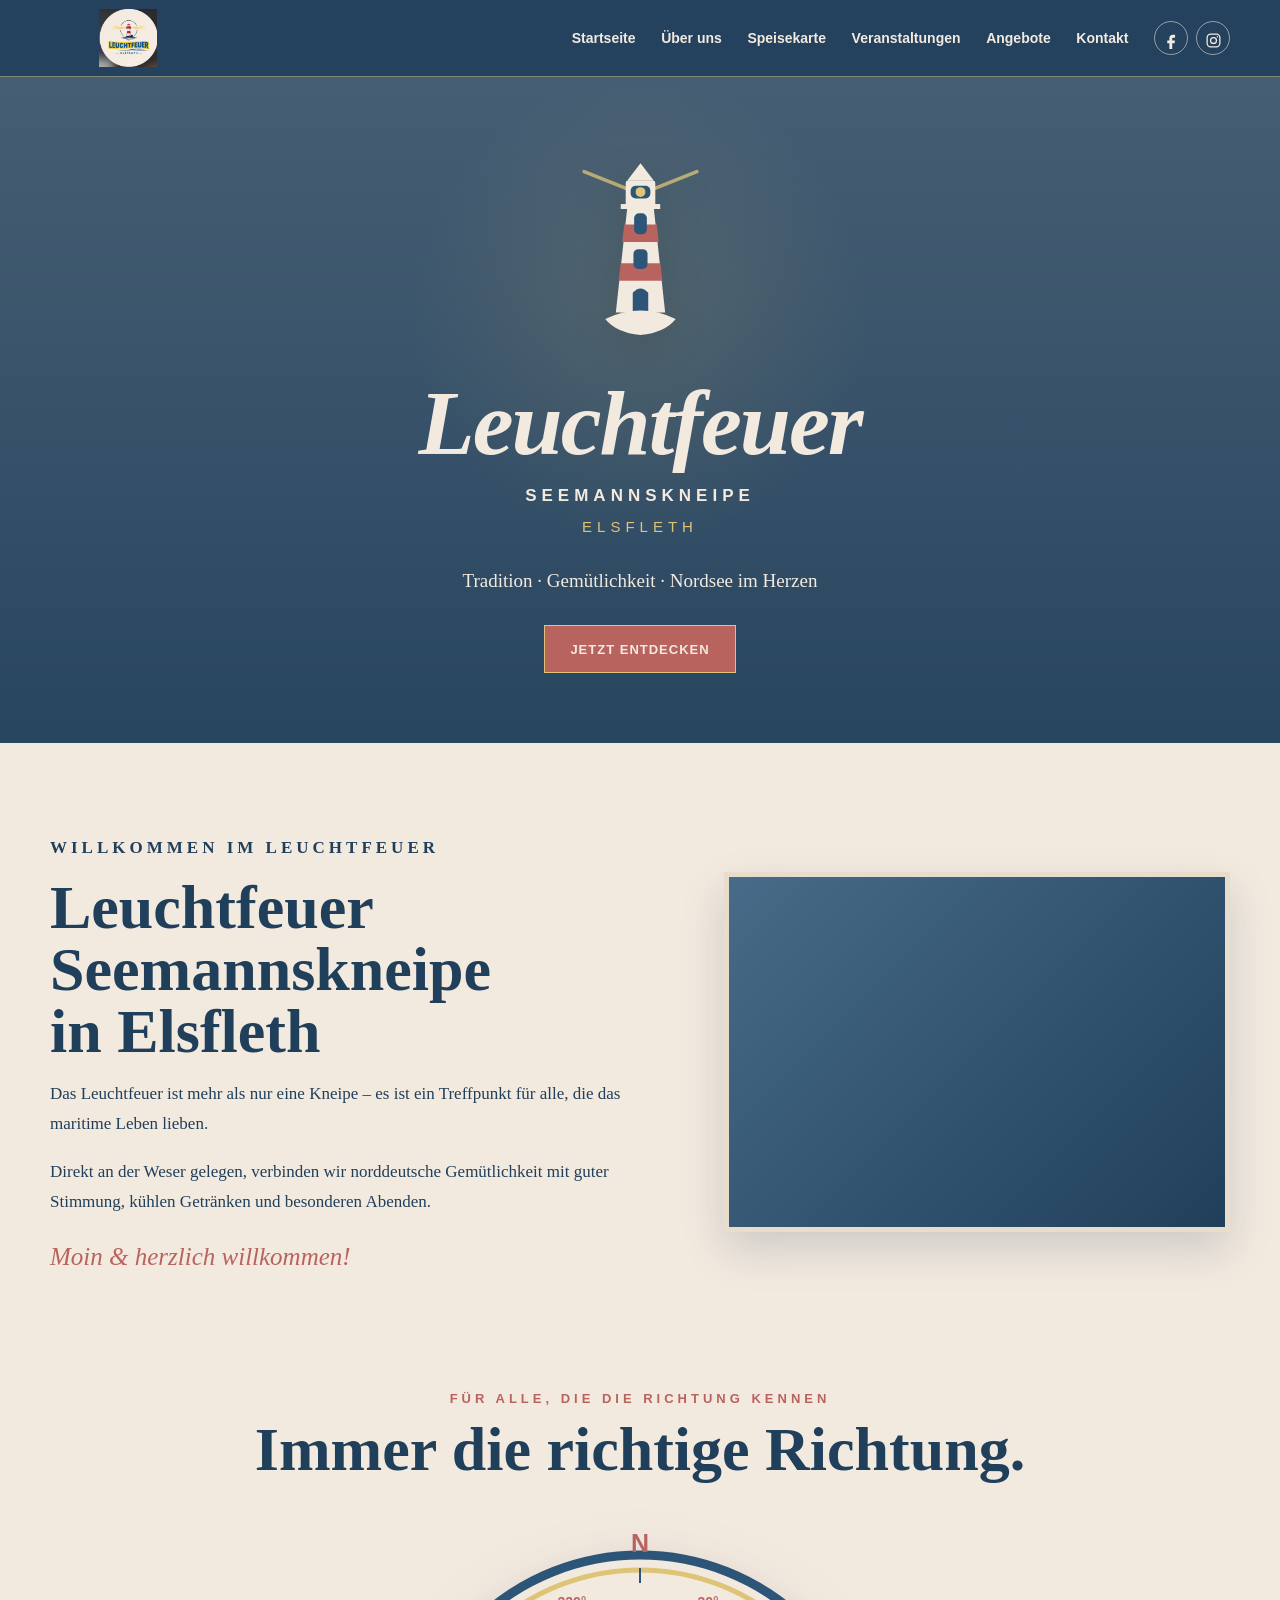
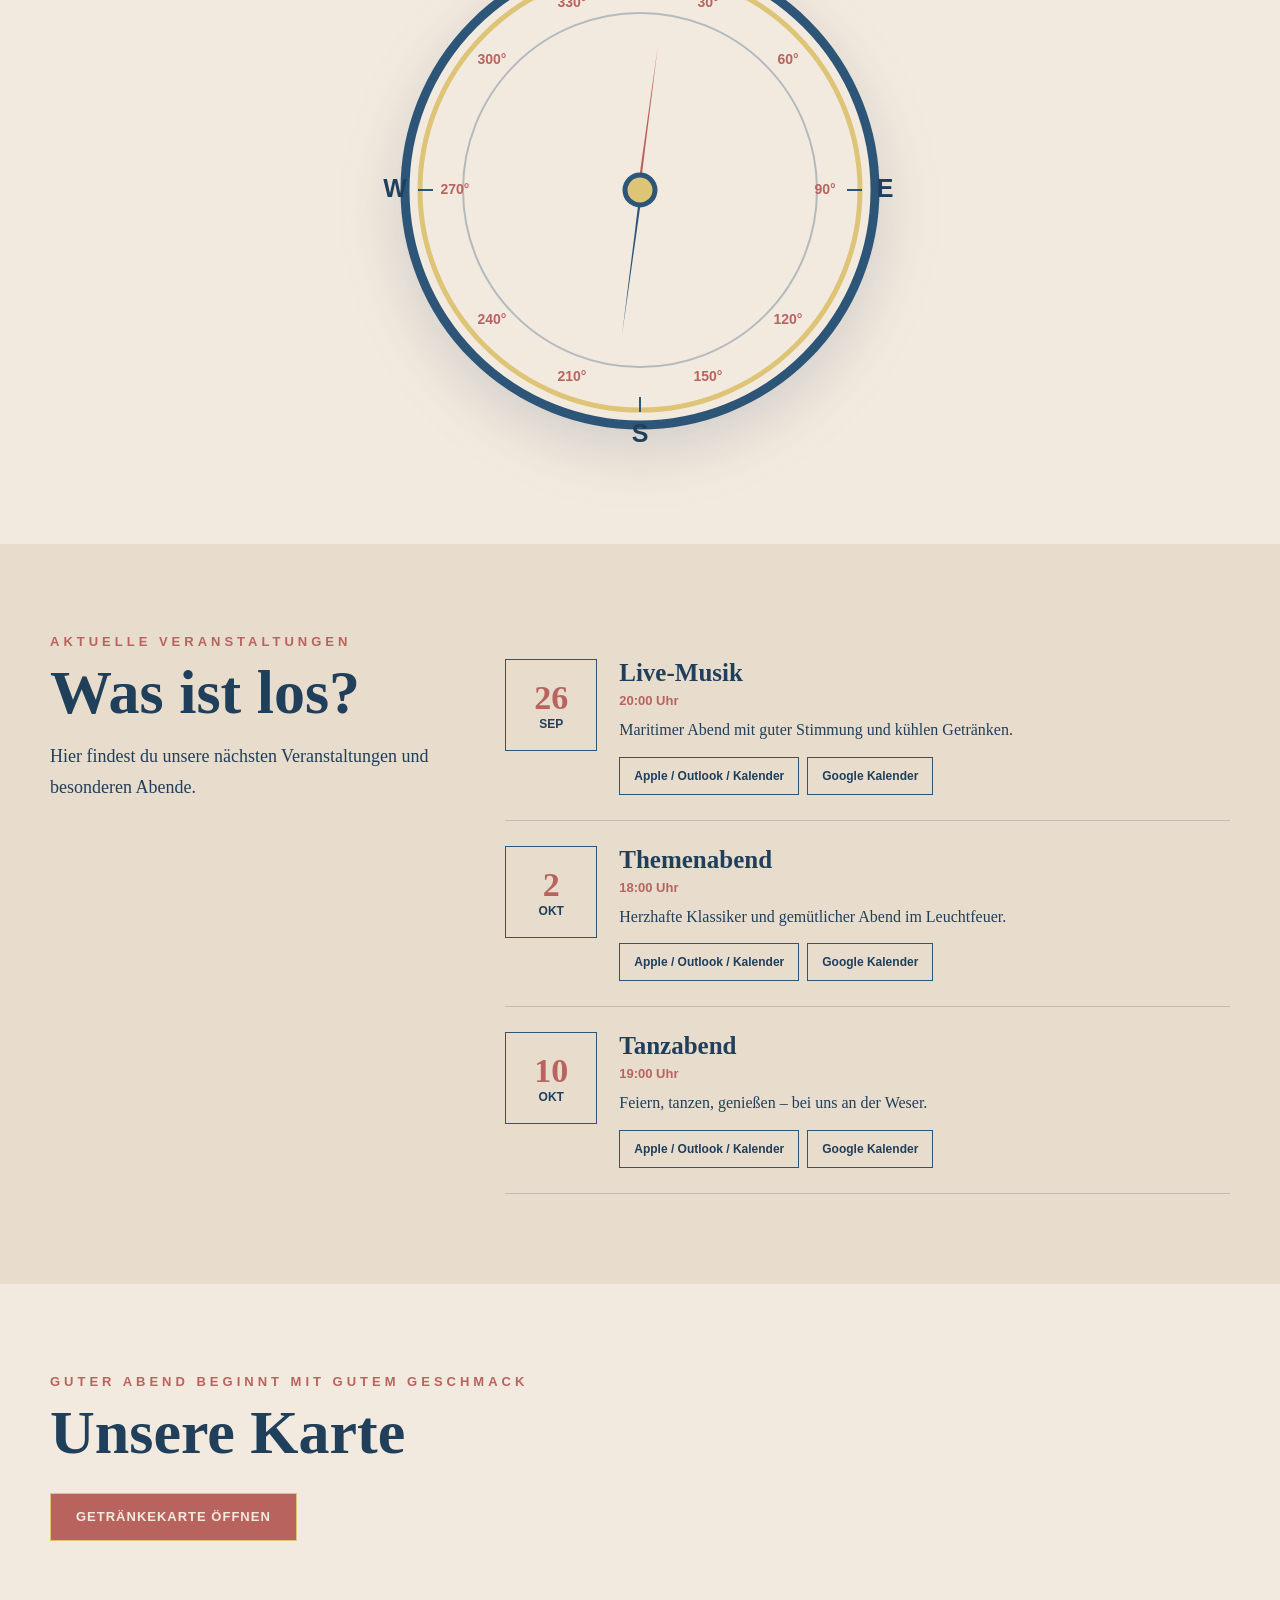
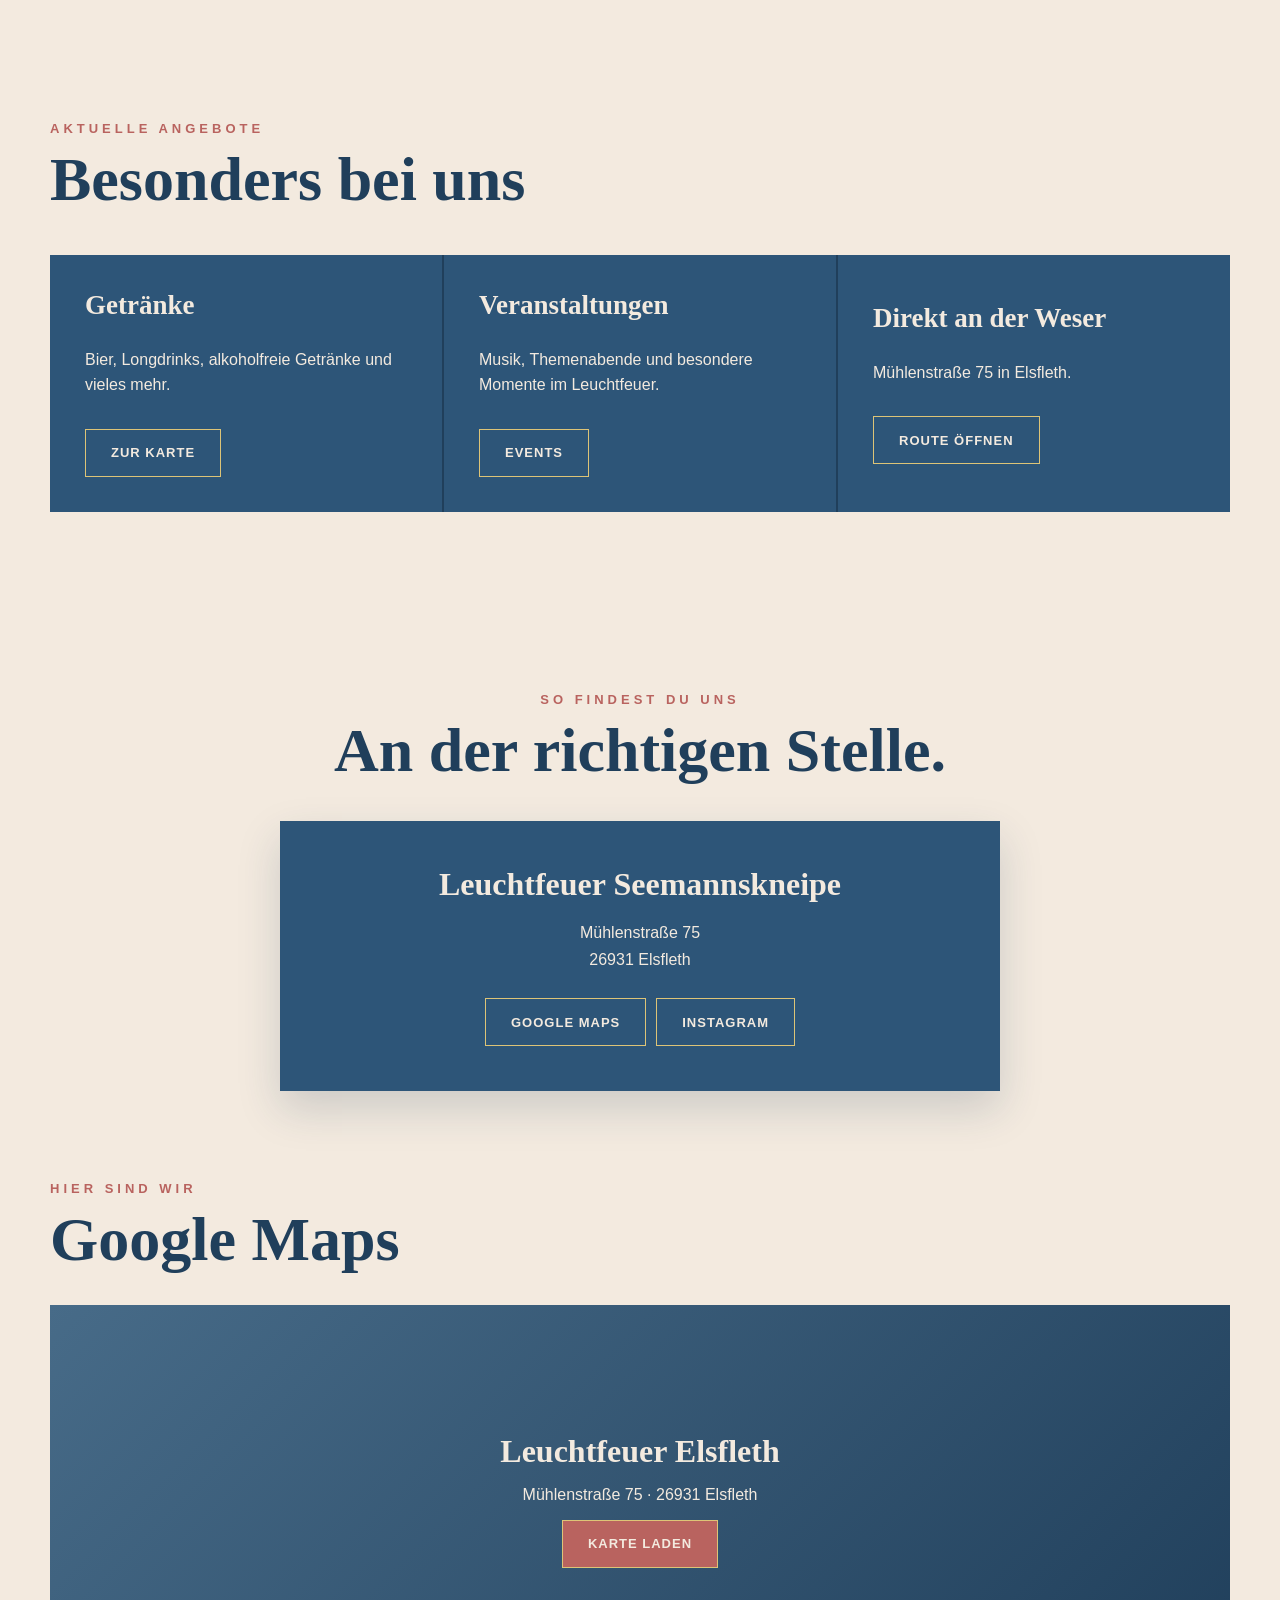
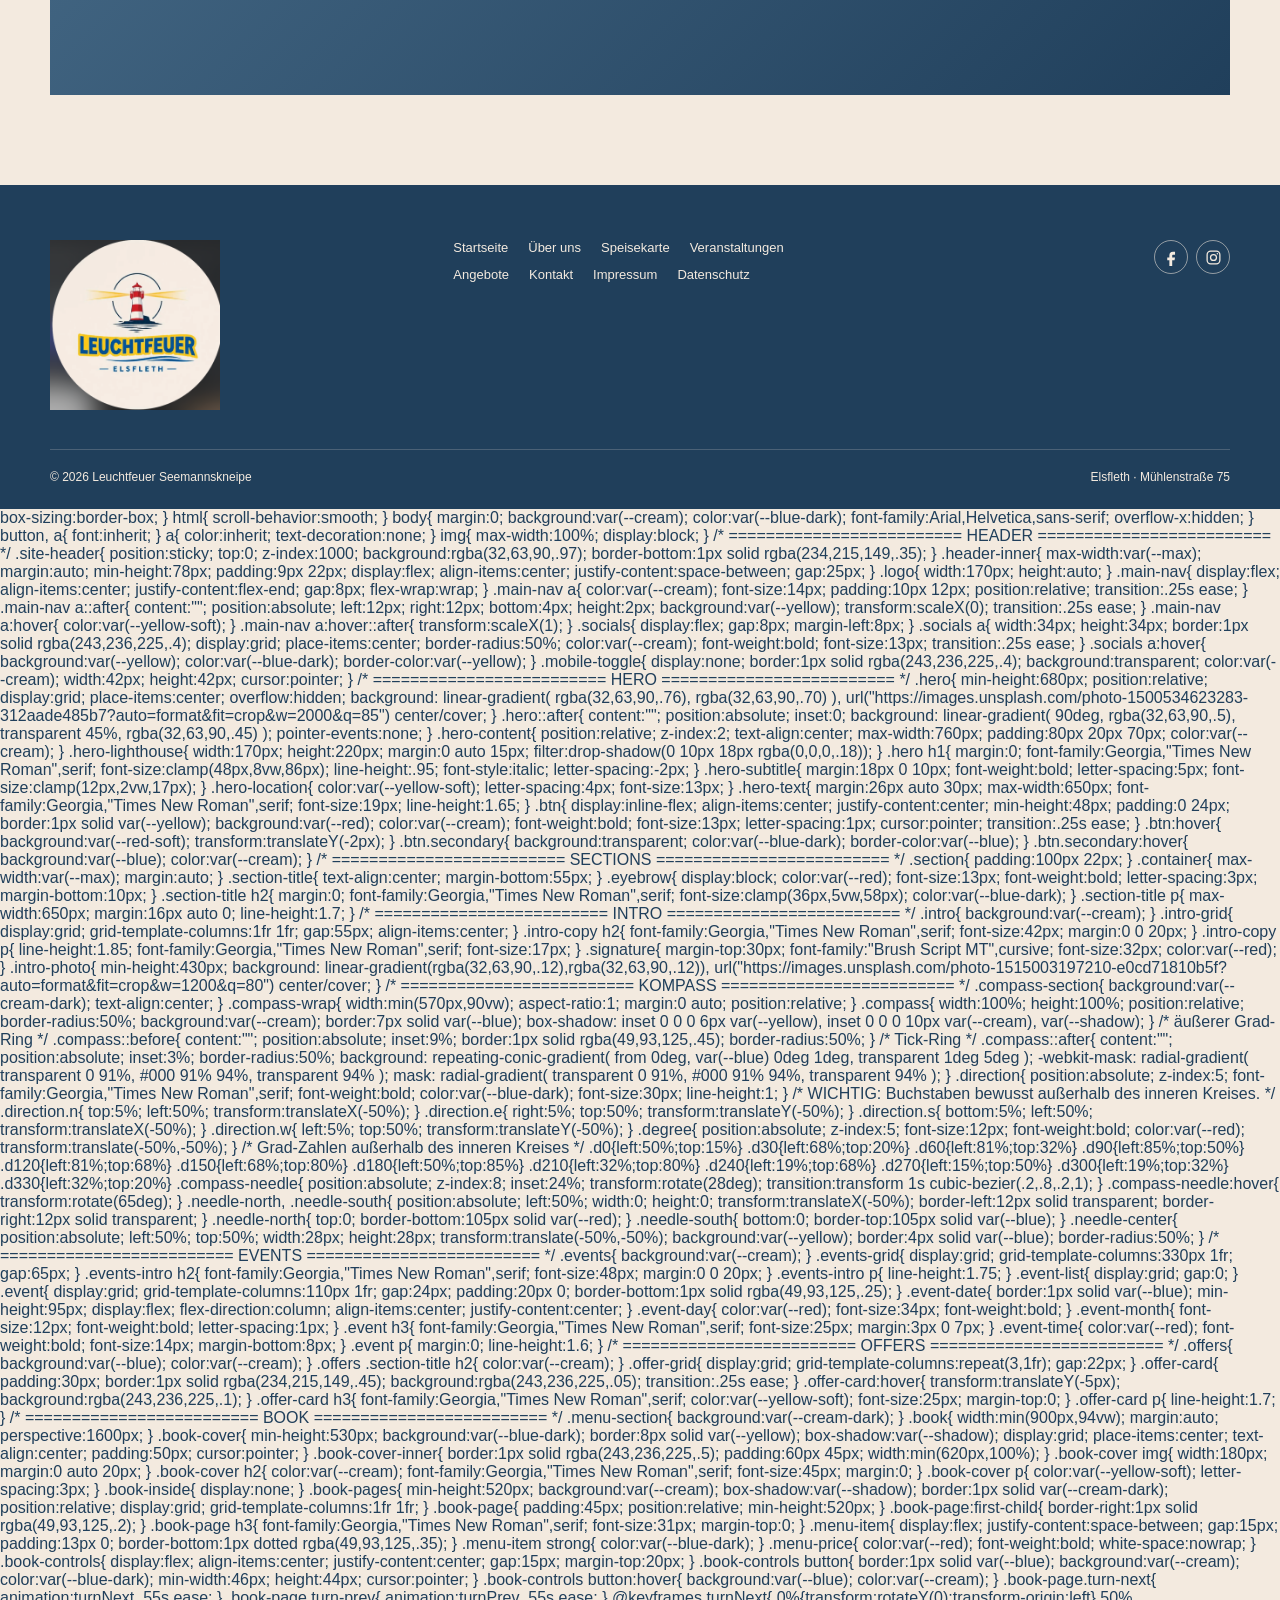
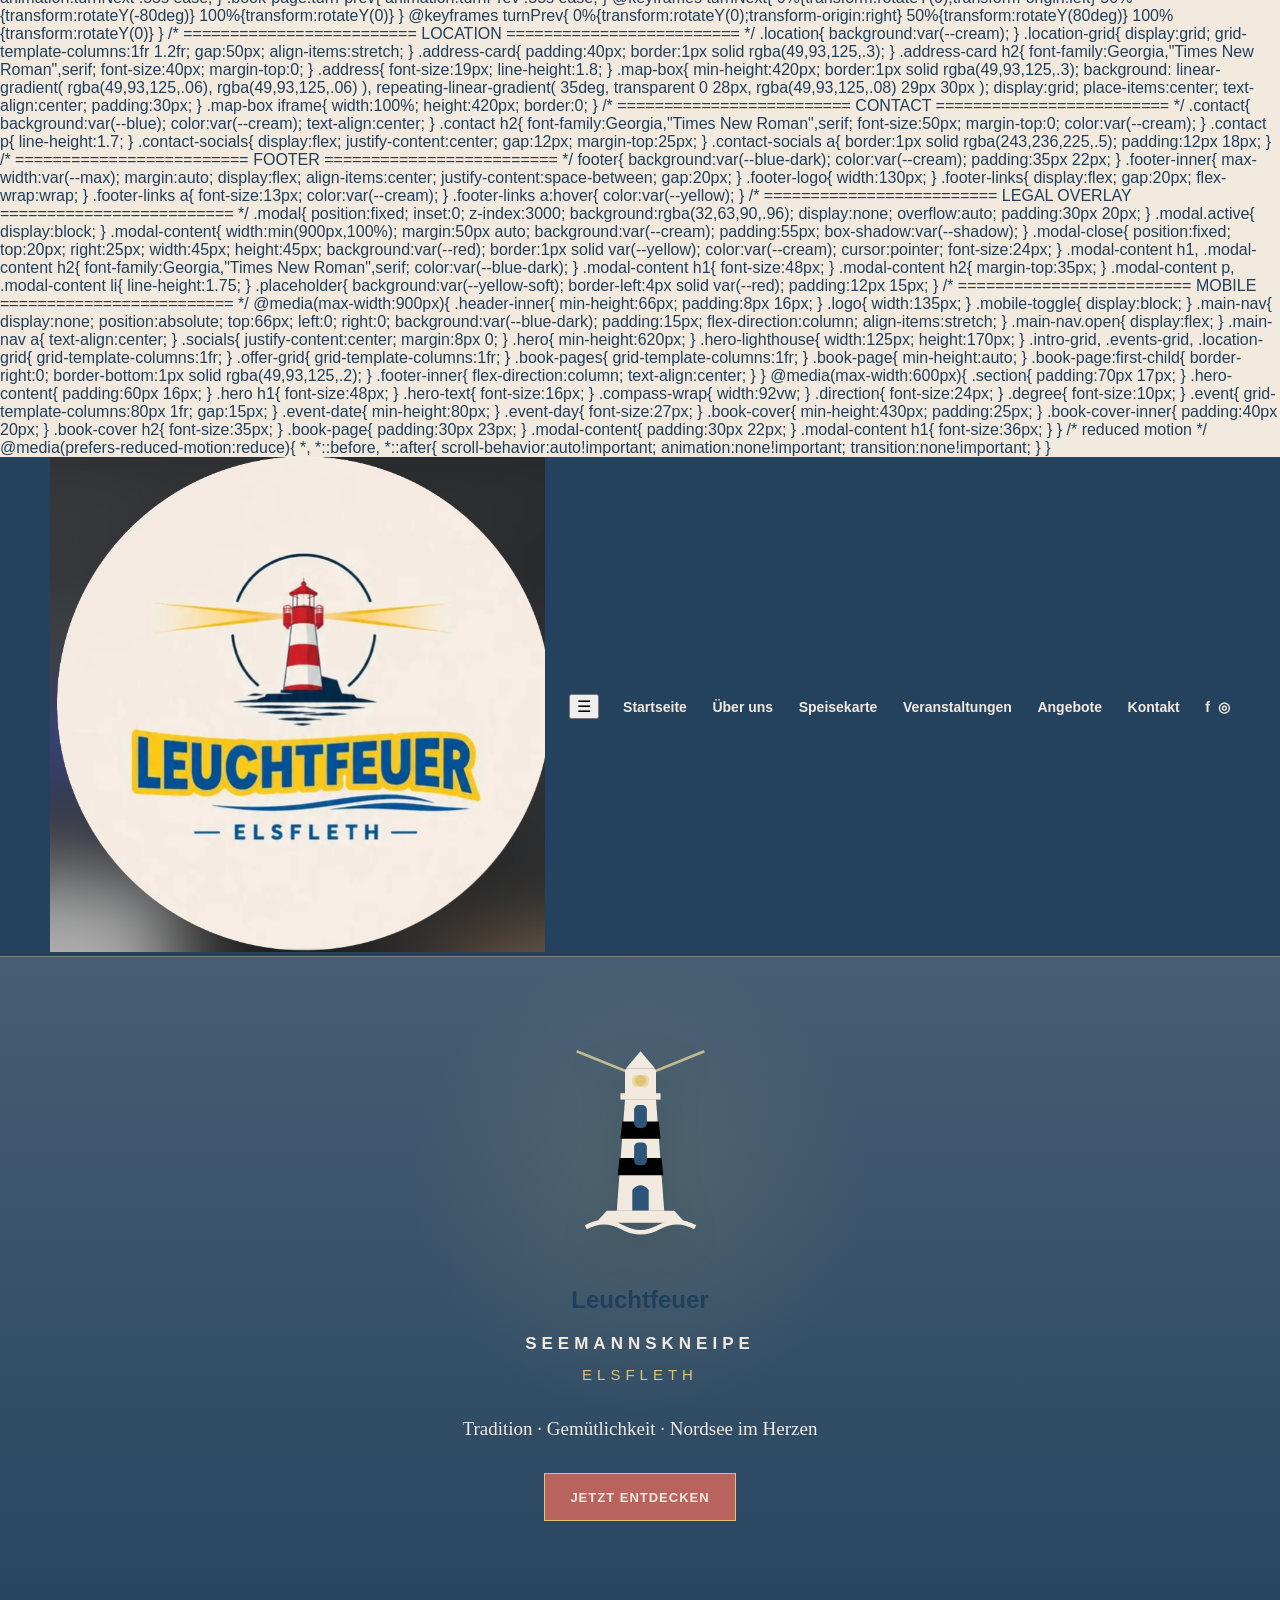
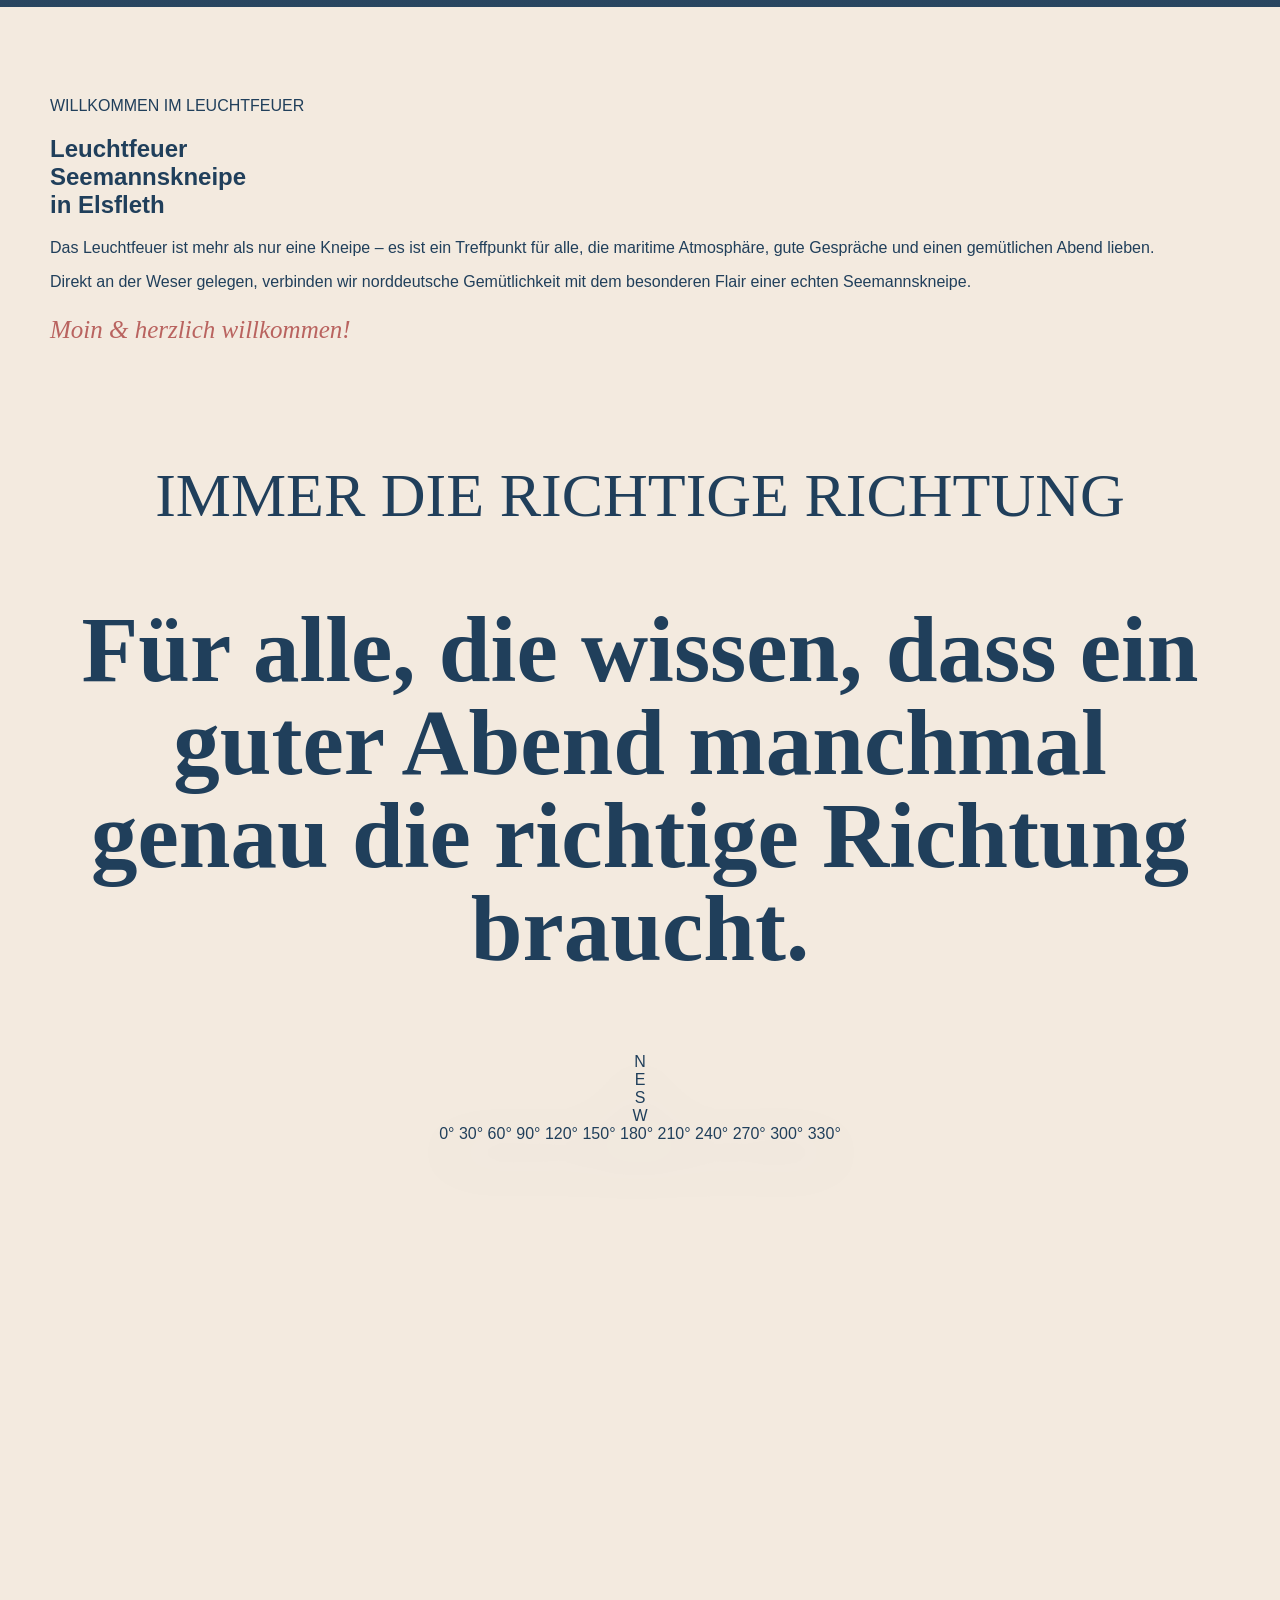
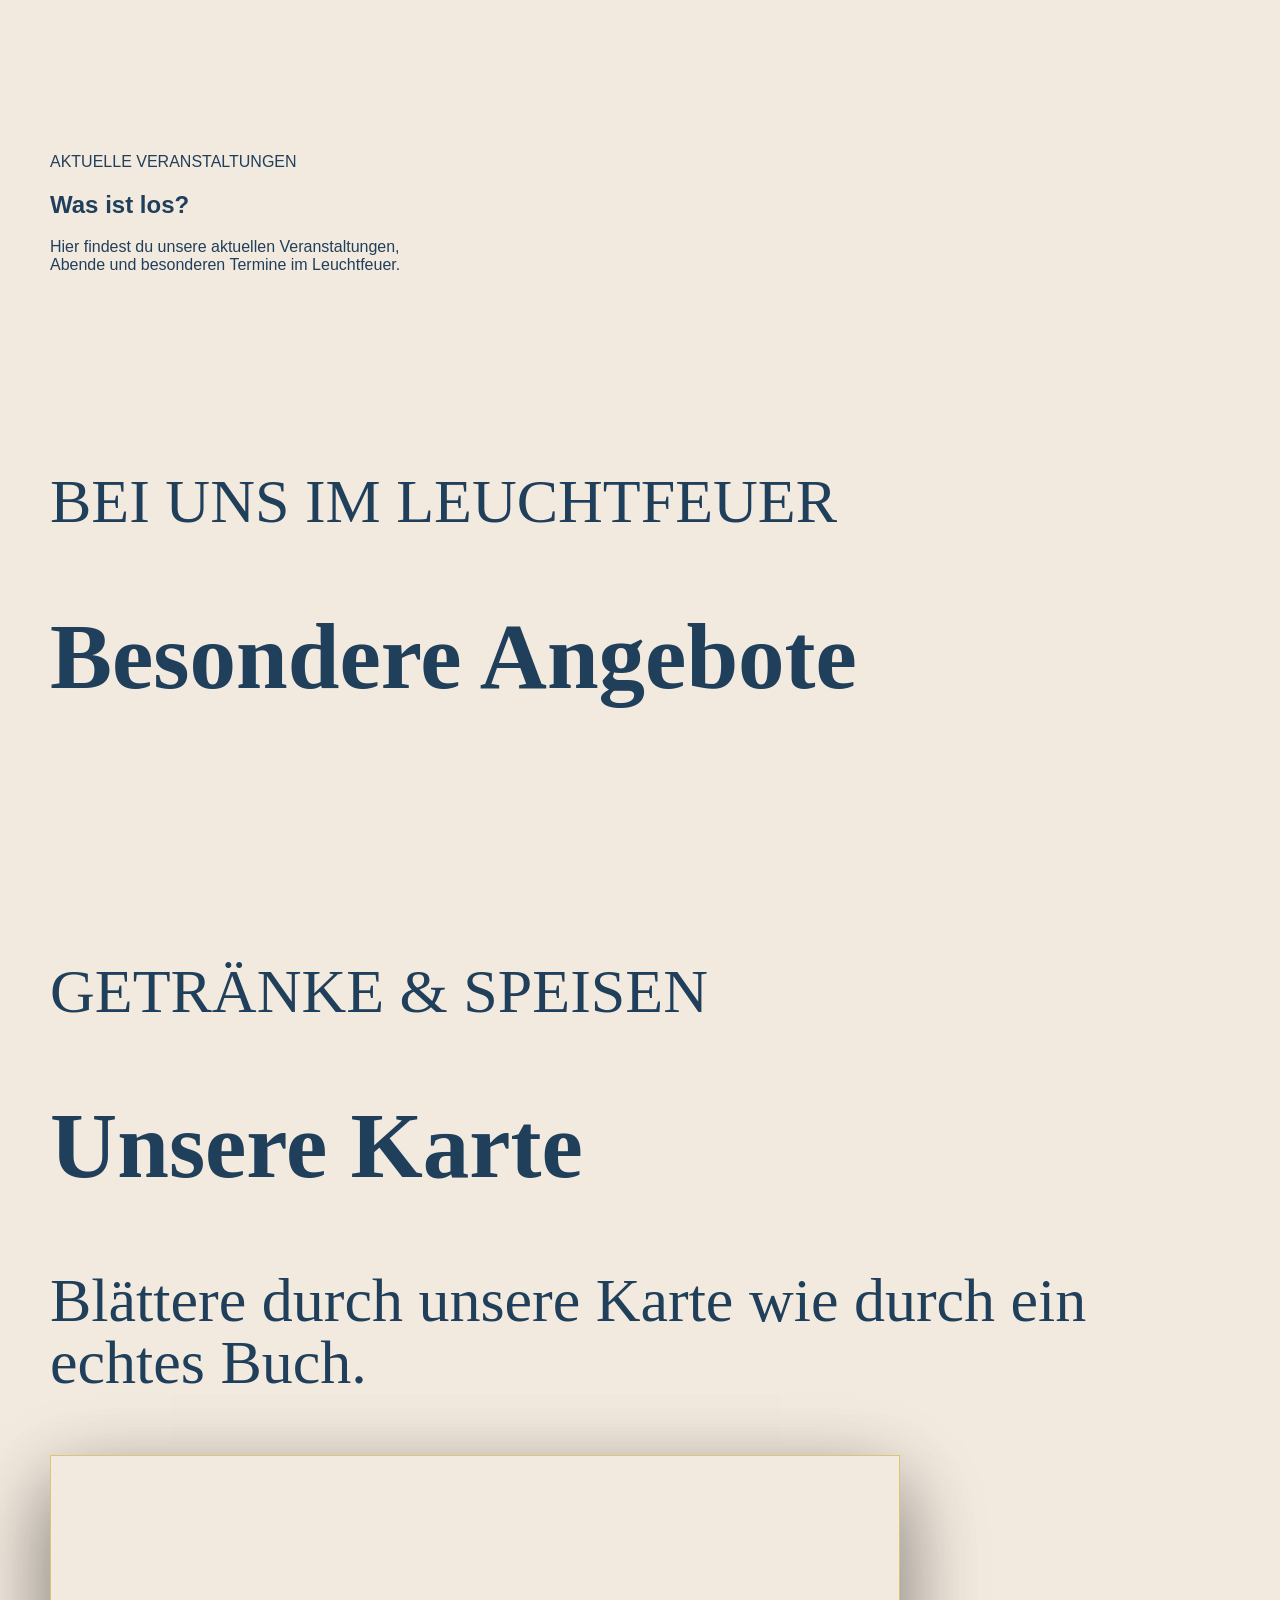
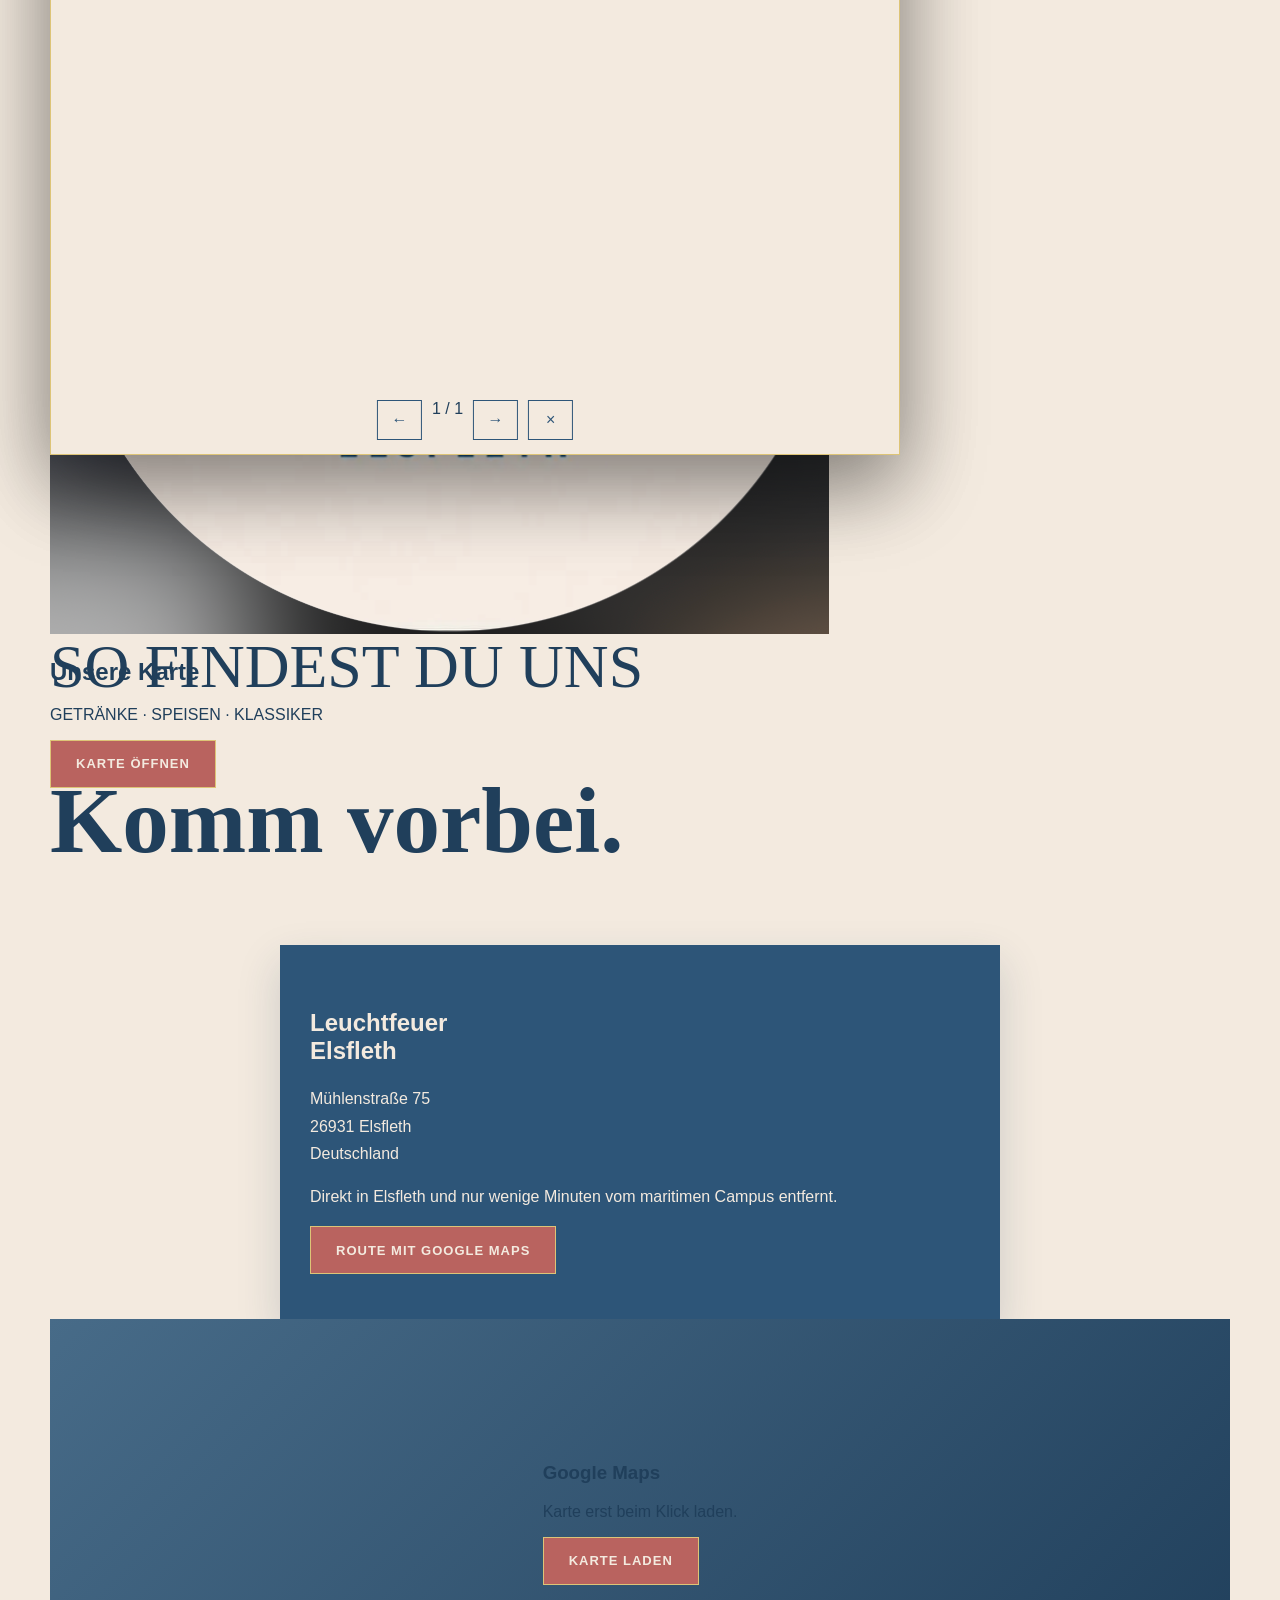
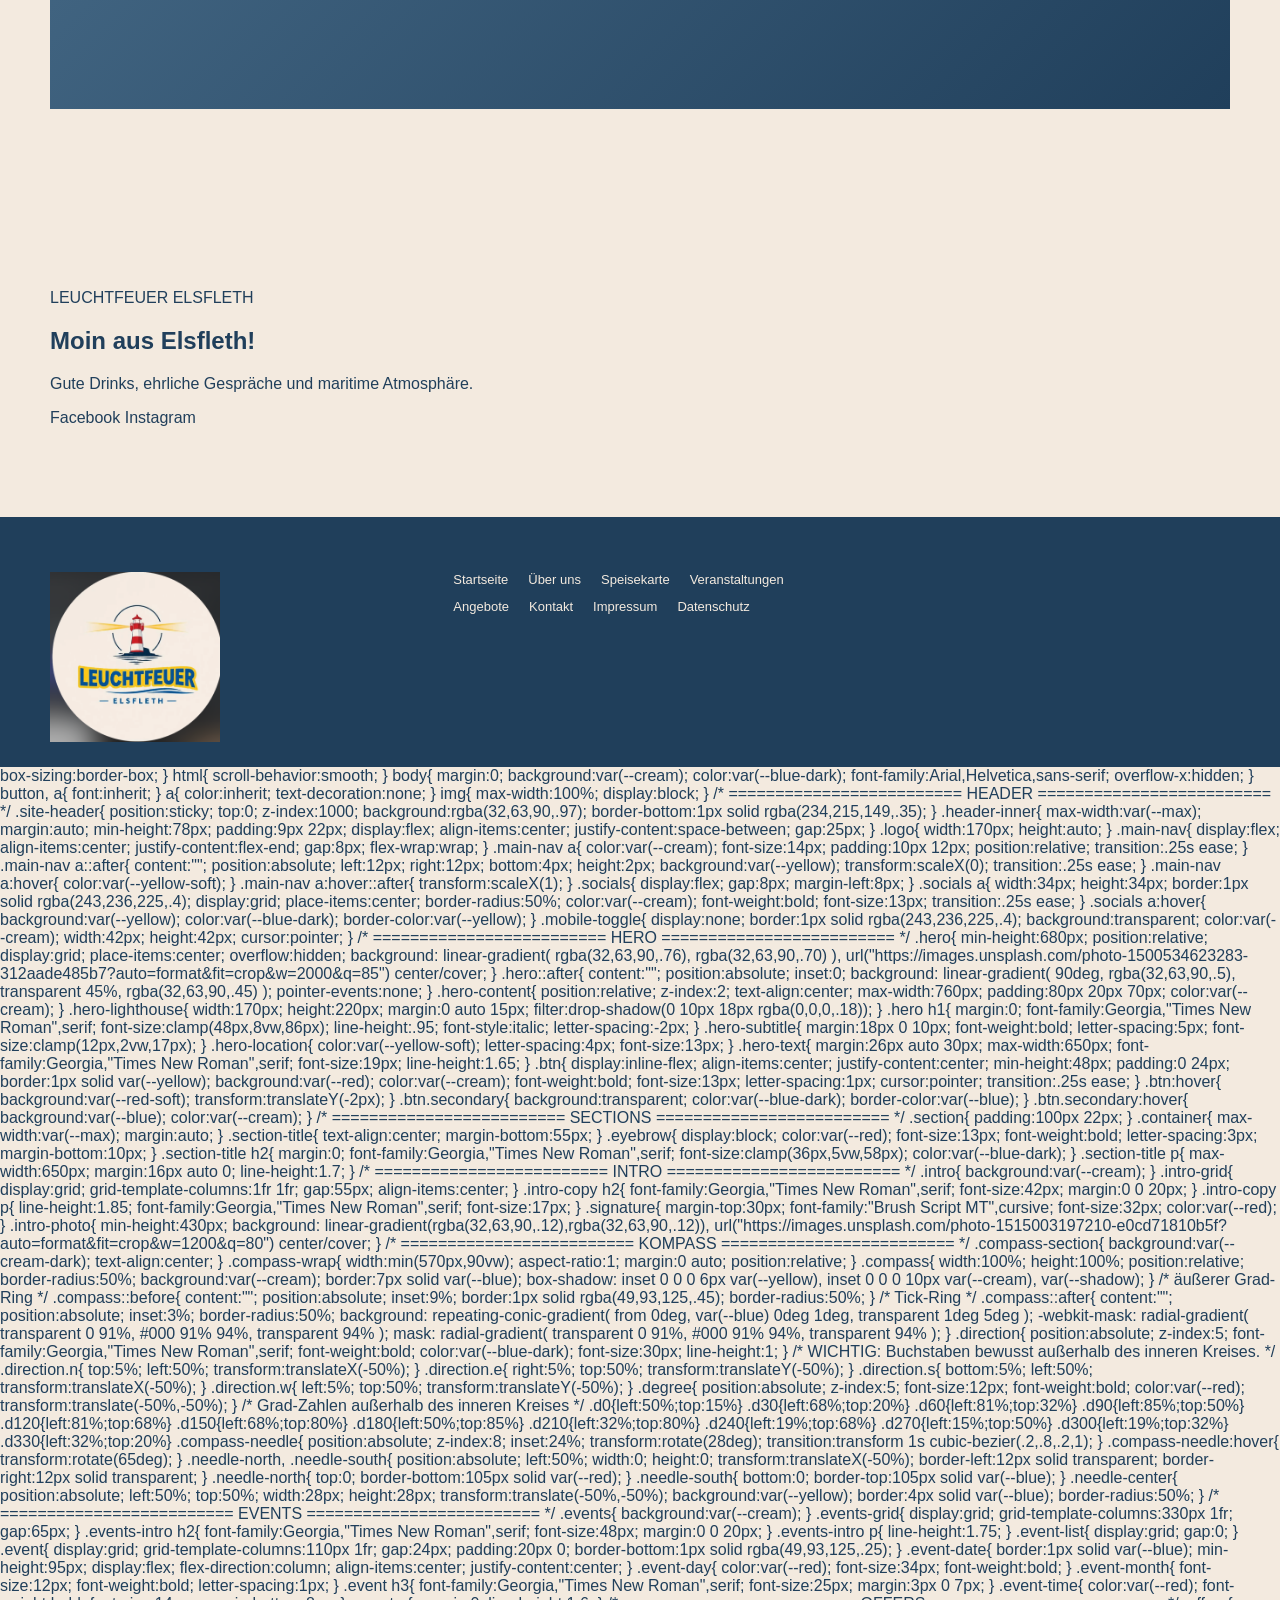
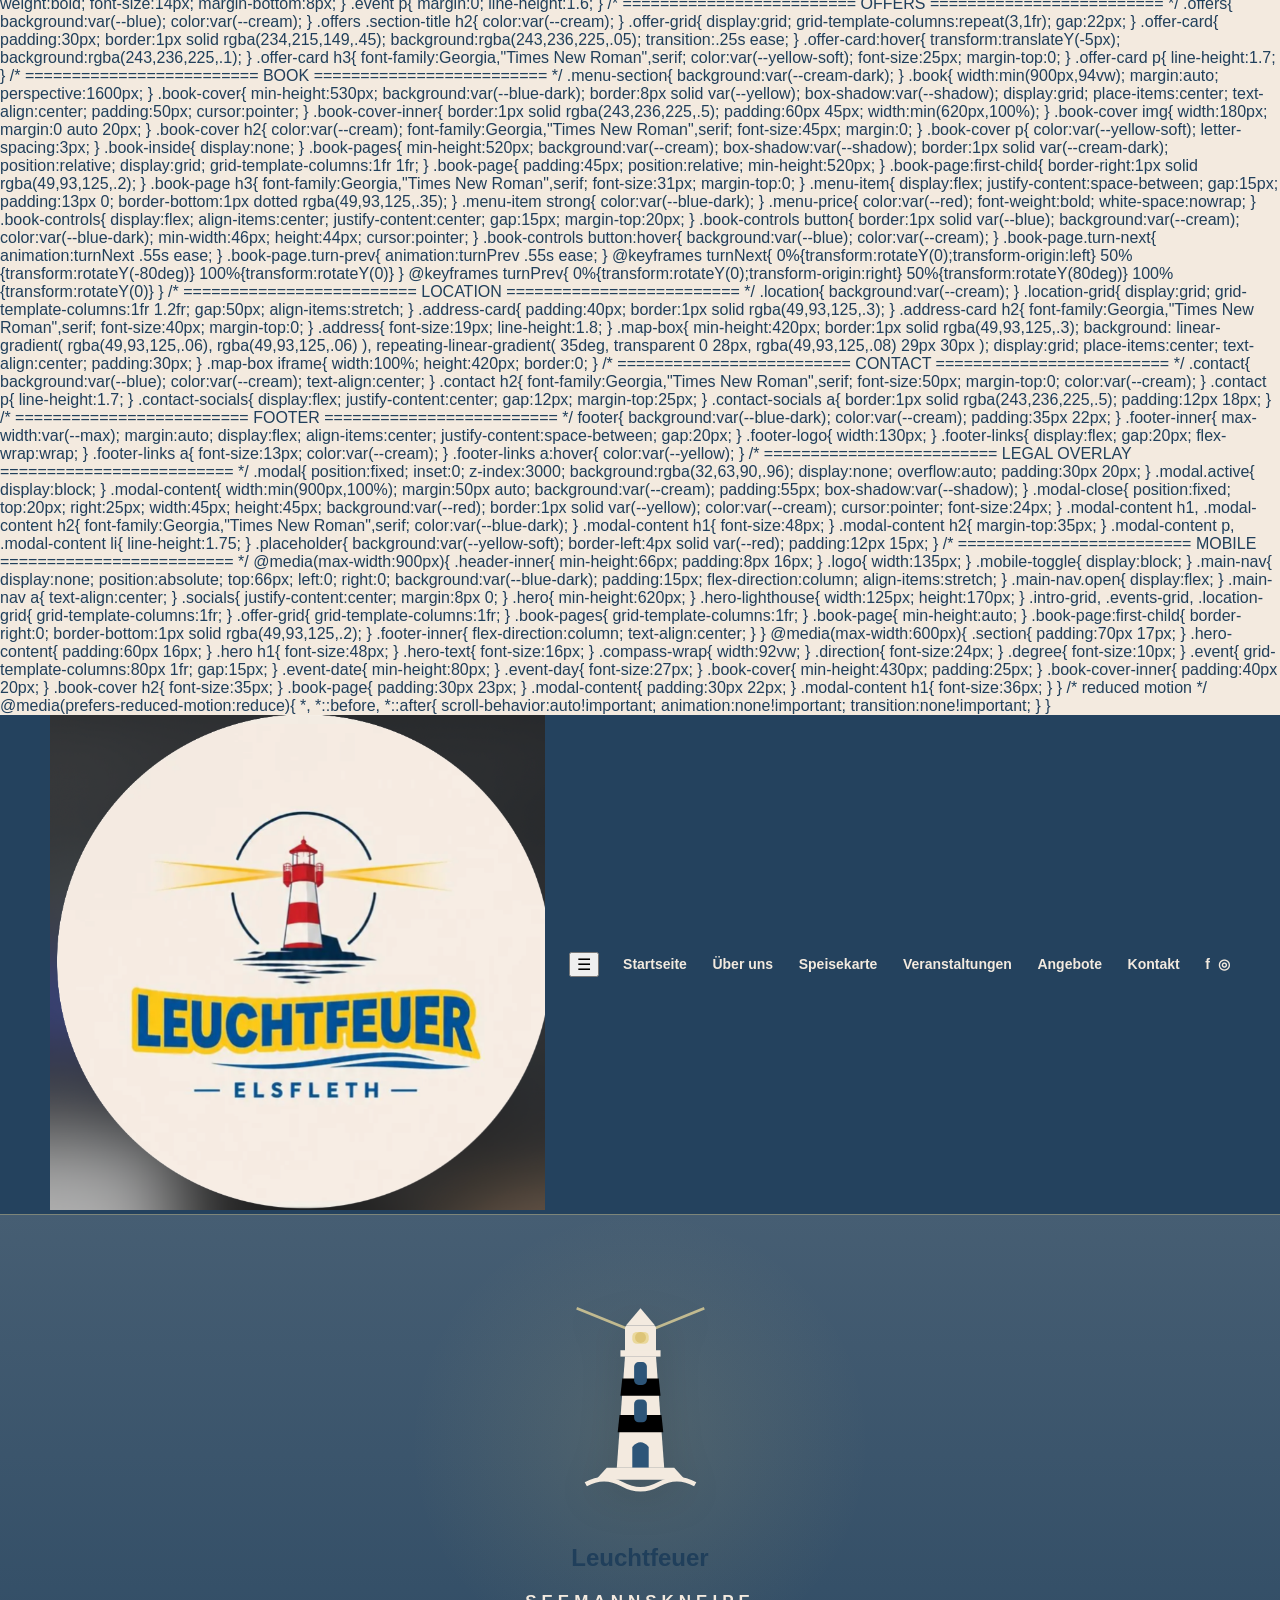
==== commit 0c170ff8: "Update index.html" ====
--- a/index.html
+++ b/index.html
@@ -2,39 +2,3487 @@
 <html lang="de">
 <head>
 <meta charset="UTF-8">
-<meta name="viewport" content="width=device-width, initial-scale=1.0">
-
-<title>Leuchtfeuer Elsfleth – Seemannskneipe</title>
+
+<meta
+  name="viewport"
+  content="width=device-width, initial-scale=1, viewport-fit=cover"
+>
 
 <meta
   name="description"
-  content="Leuchtfeuer Elsfleth – Seemannskneipe in Elsfleth. Gute Drinks, maritime Atmosphäre und Veranstaltungen an der Weser."
+  content="Leuchtfeuer Seemannskneipe in Elsfleth – maritime Atmosphäre, gute Drinks und gemütliche Abende an der Weser."
 >
 
+<title>Leuchtfeuer – Seemannskneipe Elsfleth</title>
+
 <style>
-:root{
-  /* beruhigte Variante der Logo-Farben */
-  --blue:#315d7d;
-  --blue-dark:#203f5a;
-  --blue-soft:#547793;
-
-  --red:#b85b55;
-  --red-soft:#c87972;
-
-  --yellow:#dfc56d;
-  --yellow-soft:#ead795;
-
-  --cream:#f3ece1;
-  --cream-dark:#e7dccd;
-
-  --shadow:0 18px 50px rgba(32,63,90,.14);
-
-  --radius:2px;
-  --max:1180px;
-}
-
-*{
-  box-sizing:border-box;
+
+/* =========================================================
+   LEUCHTFEUER – DESIGN
+   Nur Farben aus dem Logo, etwas ruhiger abgestimmt
+========================================================= */
+
+:root {
+    --blue: #2d5578;
+    --blue-dark: #203f5b;
+    --blue-light: #476b88;
+
+    --red: #b9635f;
+    --red-dark: #9f504c;
+
+    --yellow: #ddc477;
+    --yellow-soft: #ead89b;
+
+    --cream: #f3eadf;
+    --cream-dark: #e8dccd;
+
+    --shadow: rgba(32, 63, 91, 0.18);
+}
+
+* {
+    box-sizing: border-box;
+}
+
+html {
+    scroll-behavior: smooth;
+    width: 100%;
+    overflow-x: hidden;
+}
+
+body {
+    margin: 0;
+    width: 100%;
+    min-width: 0;
+    overflow-x: hidden;
+
+    background: var(--cream);
+    color: var(--blue-dark);
+
+    font-family:
+        Arial,
+        Helvetica,
+        sans-serif;
+}
+
+button,
+a {
+    font: inherit;
+}
+
+a {
+    color: inherit;
+    text-decoration: none;
+}
+
+img {
+    max-width: 100%;
+    height: auto;
+}
+
+
+/* =========================================================
+   HEADER
+========================================================= */
+
+.site-header {
+    position: sticky;
+    top: 0;
+    z-index: 1000;
+
+    width: 100%;
+
+    background: rgba(32, 63, 91, 0.98);
+    border-bottom: 1px solid rgba(234, 216, 155, 0.45);
+
+    backdrop-filter: blur(10px);
+}
+
+.header-inner {
+    width: min(1180px, calc(100% - 32px));
+    min-height: 76px;
+
+    margin: auto;
+
+    display: flex;
+    align-items: center;
+    justify-content: space-between;
+    gap: 24px;
+}
+
+.logo-link {
+    flex: 0 0 auto;
+    display: flex;
+    align-items: center;
+}
+
+.header-logo {
+    width: 155px;
+    max-height: 58px;
+    object-fit: contain;
+}
+
+.main-nav {
+    display: flex;
+    align-items: center;
+    justify-content: flex-end;
+    gap: clamp(12px, 2vw, 28px);
+}
+
+.main-nav a {
+    position: relative;
+
+    color: var(--cream);
+    font-size: 14px;
+    font-weight: 600;
+
+    padding: 10px 0;
+
+    white-space: nowrap;
+
+    transition:
+        color .2s ease,
+        transform .2s ease;
+}
+
+.main-nav a::after {
+    content: "";
+
+    position: absolute;
+    left: 0;
+    right: 0;
+    bottom: 2px;
+
+    height: 2px;
+
+    background: var(--yellow);
+
+    transform: scaleX(0);
+    transform-origin: center;
+
+    transition: transform .2s ease;
+}
+
+.main-nav a:hover {
+    color: var(--yellow-soft);
+}
+
+.main-nav a:hover::after {
+    transform: scaleX(1);
+}
+
+
+/* =========================================================
+   SOCIAL ICONS
+========================================================= */
+
+.socials {
+    display: flex;
+    align-items: center;
+    gap: 8px;
+}
+
+.social-icon {
+    width: 34px;
+    height: 34px;
+
+    display: grid;
+    place-items: center;
+
+    border: 1px solid rgba(243, 234, 223, .55);
+    border-radius: 50%;
+
+    color: var(--cream);
+
+    transition:
+        background .2s ease,
+        color .2s ease,
+        transform .2s ease;
+}
+
+.social-icon:hover {
+    background: var(--yellow);
+    color: var(--blue-dark);
+    transform: translateY(-2px);
+}
+
+.social-icon svg {
+    width: 17px;
+    height: 17px;
+    display: block;
+}
+
+
+/* =========================================================
+   MOBILE MENU
+========================================================= */
+
+.menu-toggle {
+    display: none;
+
+    width: 44px;
+    height: 44px;
+
+    border: 1px solid rgba(243, 234, 223, .45);
+    background: transparent;
+
+    color: var(--cream);
+
+    cursor: pointer;
+}
+
+.menu-toggle span {
+    display: block;
+    width: 20px;
+    height: 2px;
+
+    margin: 4px auto;
+
+    background: currentColor;
+}
+
+
+/* =========================================================
+   HERO
+========================================================= */
+
+.hero {
+    position: relative;
+    min-height: 650px;
+
+    display: grid;
+    place-items: center;
+
+    overflow: hidden;
+
+    background:
+        linear-gradient(
+            180deg,
+            rgba(32, 63, 91, .82),
+            rgba(32, 63, 91, .96)
+        );
+}
+
+.hero::before {
+    content: "";
+
+    position: absolute;
+    inset: 0;
+
+    background:
+        radial-gradient(
+            circle at 50% 35%,
+            rgba(221, 196, 119, .13),
+            transparent 30%
+        );
+}
+
+.hero-content {
+    position: relative;
+    z-index: 2;
+
+    width: min(850px, calc(100% - 32px));
+
+    text-align: center;
+
+    padding: 70px 20px;
+}
+
+
+/* =========================================================
+   LIGHTHOUSE SVG
+========================================================= */
+
+.hero-lighthouse {
+    width: 155px;
+    height: auto;
+
+    margin: 0 auto 18px;
+
+    filter:
+        drop-shadow(0 10px 20px rgba(0,0,0,.12));
+}
+
+.lighthouse-light {
+    animation: lighthousePulse 3s ease-in-out infinite;
+    transform-origin: center;
+}
+
+.lighthouse-beam {
+    opacity: .75;
+    animation: beamPulse 3s ease-in-out infinite;
+}
+
+@keyframes lighthousePulse {
+    0%,100% {
+        opacity: .75;
+    }
+
+    50% {
+        opacity: 1;
+    }
+}
+
+@keyframes beamPulse {
+    0%,100% {
+        opacity: .35;
+    }
+
+    50% {
+        opacity: .75;
+    }
+}
+
+
+.hero-title {
+    margin: 0;
+
+    color: var(--cream);
+
+    font-family:
+        Georgia,
+        "Times New Roman",
+        serif;
+
+    font-size: clamp(48px, 8vw, 92px);
+
+    font-style: italic;
+    line-height: .95;
+
+    letter-spacing: -2px;
+}
+
+.hero-subtitle {
+    margin: 18px 0 0;
+
+    color: var(--cream);
+
+    font-size: clamp(13px, 2vw, 17px);
+
+    font-weight: bold;
+    letter-spacing: 5px;
+}
+
+.hero-location {
+    margin: 12px 0 0;
+
+    color: var(--yellow);
+
+    font-size: 15px;
+    letter-spacing: 5px;
+}
+
+.hero-text {
+    max-width: 620px;
+
+    margin: 30px auto 0;
+
+    color: var(--cream);
+
+    font-family:
+        Georgia,
+        "Times New Roman",
+        serif;
+
+    font-size: 19px;
+    line-height: 1.7;
+}
+
+.btn {
+    display: inline-flex;
+    align-items: center;
+    justify-content: center;
+
+    min-height: 48px;
+
+    padding: 0 25px;
+
+    border: 1px solid var(--yellow);
+
+    background: var(--red);
+    color: var(--cream);
+
+    font-size: 13px;
+    font-weight: bold;
+
+    letter-spacing: 1px;
+
+    cursor: pointer;
+
+    transition:
+        transform .2s ease,
+        background .2s ease;
+}
+
+.btn:hover {
+    background: var(--red-dark);
+    transform: translateY(-2px);
+}
+
+.hero .btn {
+    margin-top: 28px;
+}
+
+
+/* =========================================================
+   SECTIONS
+========================================================= */
+
+.section {
+    width: min(1180px, calc(100% - 32px));
+    margin: auto;
+
+    padding: 90px 0;
+}
+
+.section-label {
+    margin: 0 0 12px;
+
+    color: var(--red);
+
+    font-size: 13px;
+    font-weight: bold;
+    letter-spacing: 4px;
+}
+
+.section-title {
+    margin: 0;
+
+    color: var(--blue-dark);
+
+    font-family:
+        Georgia,
+        "Times New Roman",
+        serif;
+
+    font-size: clamp(38px, 6vw, 62px);
+    line-height: 1;
+}
+
+
+/* =========================================================
+   WELCOME
+========================================================= */
+
+.welcome-grid {
+    display: grid;
+
+    grid-template-columns:
+        minmax(0, 1.1fr)
+        minmax(0, .9fr);
+
+    gap: 55px;
+
+    align-items: center;
+}
+
+.welcome-text p {
+    color: var(--blue-dark);
+
+    font-family:
+        Georgia,
+        "Times New Roman",
+        serif;
+
+    font-size: 17px;
+    line-height: 1.8;
+}
+
+.signature {
+    margin-top: 25px;
+
+    color: var(--red);
+
+    font-family:
+        Georgia,
+        "Times New Roman",
+        serif;
+
+    font-size: 25px;
+    font-style: italic;
+}
+
+.welcome-image {
+    min-height: 360px;
+
+    background:
+        linear-gradient(
+            135deg,
+            var(--blue-light),
+            var(--blue-dark)
+        );
+
+    border: 5px solid var(--cream-dark);
+
+    box-shadow:
+        0 18px 40px var(--shadow);
+}
+
+
+/* =========================================================
+   COMPASS
+========================================================= */
+
+.compass-section {
+    padding-top: 30px;
+    text-align: center;
+}
+
+.compass-wrap {
+    width: min(520px, 94vw);
+    aspect-ratio: 1;
+
+    margin: 50px auto 0;
+
+    position: relative;
+}
+
+.compass {
+    width: 100%;
+    height: 100%;
+
+    overflow: visible;
+
+    filter:
+        drop-shadow(0 20px 30px rgba(32,63,91,.16));
+}
+
+.compass-ring {
+    fill: var(--cream);
+    stroke: var(--blue);
+    stroke-width: 9;
+}
+
+.compass-inner-ring {
+    fill: none;
+    stroke: var(--yellow);
+    stroke-width: 5;
+}
+
+.compass-degree-ring {
+    fill: none;
+    stroke: rgba(45,85,120,.32);
+    stroke-width: 2;
+}
+
+.compass-tick {
+    stroke: var(--blue);
+    stroke-width: 2;
+}
+
+.compass-degree {
+    fill: var(--red);
+    font-family: Arial, sans-serif;
+    font-size: 14px;
+    font-weight: bold;
+    text-anchor: middle;
+    dominant-baseline: middle;
+}
+
+/*
+   Die Himmelsrichtungen liegen bewusst außerhalb
+   des inneren Kreises.
+*/
+
+.compass-direction {
+    fill: var(--blue-dark);
+
+    font-family:
+        Arial,
+        Helvetica,
+        sans-serif;
+
+    font-size: 25px;
+    font-weight: 900;
+
+    text-anchor: middle;
+    dominant-baseline: middle;
+}
+
+.compass-direction.n {
+    fill: var(--red);
+}
+
+.compass-needle-red {
+    fill: var(--red);
+}
+
+.compass-needle-blue {
+    fill: var(--blue);
+}
+
+.compass-center {
+    fill: var(--yellow);
+    stroke: var(--blue);
+    stroke-width: 5;
+}
+
+
+/* =========================================================
+   EVENTS
+========================================================= */
+
+.events-section {
+    background: var(--cream-dark);
+}
+
+.events-grid {
+    display: grid;
+
+    grid-template-columns:
+        minmax(280px, .7fr)
+        minmax(0, 1.3fr);
+
+    gap: 65px;
+
+    align-items: start;
+}
+
+.events-list {
+    display: grid;
+    gap: 0;
+}
+
+.event {
+    display: grid;
+
+    grid-template-columns: 92px minmax(0,1fr);
+
+    gap: 22px;
+
+    padding: 25px 0;
+
+    border-bottom: 1px solid rgba(45,85,120,.22);
+}
+
+.event-date {
+    width: 92px;
+    height: 92px;
+
+    border: 1px solid var(--blue);
+
+    display: flex;
+    flex-direction: column;
+    align-items: center;
+    justify-content: center;
+
+    text-align: center;
+}
+
+.event-day {
+    color: var(--red);
+
+    font-family:
+        Georgia,
+        "Times New Roman",
+        serif;
+
+    font-size: 34px;
+    font-weight: bold;
+}
+
+.event-month {
+    color: var(--blue-dark);
+
+    font-size: 12px;
+    font-weight: bold;
+}
+
+.event h3 {
+    margin: 0 0 6px;
+
+    color: var(--blue-dark);
+
+    font-family:
+        Georgia,
+        "Times New Roman",
+        serif;
+
+    font-size: 25px;
+}
+
+.event-time {
+    color: var(--red);
+
+    font-size: 13px;
+    font-weight: bold;
+}
+
+.event-description {
+    margin: 9px 0 14px;
+
+    color: var(--blue-dark);
+
+    font-family:
+        Georgia,
+        "Times New Roman",
+        serif;
+
+    line-height: 1.6;
+}
+
+.event-actions {
+    display: flex;
+    flex-wrap: wrap;
+    gap: 8px;
+}
+
+.calendar-btn {
+    min-height: 38px;
+
+    padding: 0 14px;
+
+    border: 1px solid var(--blue);
+
+    background: transparent;
+    color: var(--blue-dark);
+
+    font-size: 12px;
+    font-weight: bold;
+
+    cursor: pointer;
+
+    transition:
+        background .2s ease,
+        color .2s ease;
+}
+
+.calendar-btn:hover {
+    background: var(--blue);
+    color: var(--cream);
+}
+
+
+/* =========================================================
+   ADDRESS
+========================================================= */
+
+.address-section {
+    text-align: center;
+}
+
+.address-card {
+    max-width: 720px;
+
+    margin: 40px auto 0;
+
+    padding: 45px 30px;
+
+    background: var(--blue);
+
+    color: var(--cream);
+
+    box-shadow:
+        0 18px 40px var(--shadow);
+}
+
+.address-card h3 {
+    margin: 0 0 15px;
+
+    font-family:
+        Georgia,
+        "Times New Roman",
+        serif;
+
+    font-size: 32px;
+}
+
+.address-card p {
+    line-height: 1.7;
+}
+
+.address-actions {
+    display: flex;
+    justify-content: center;
+    flex-wrap: wrap;
+    gap: 10px;
+
+    margin-top: 25px;
+}
+
+.address-actions .btn {
+    background: transparent;
+}
+
+.address-actions .btn:hover {
+    background: var(--red);
+}
+
+
+/* =========================================================
+   QUICK CARDS
+========================================================= */
+
+.quick-grid {
+    display: grid;
+
+    grid-template-columns:
+        repeat(3, minmax(0, 1fr));
+
+    gap: 2px;
+
+    background: var(--blue-dark);
+}
+
+.quick-card {
+    min-height: 230px;
+
+    padding: 35px;
+
+    background: var(--blue);
+
+    color: var(--cream);
+
+    display: flex;
+    flex-direction: column;
+    justify-content: center;
+}
+
+.quick-card h3 {
+    margin: 0 0 10px;
+
+    font-family:
+        Georgia,
+        "Times New Roman",
+        serif;
+
+    font-size: 27px;
+}
+
+.quick-card p {
+    line-height: 1.6;
+}
+
+.quick-card .btn {
+    align-self: flex-start;
+    margin-top: 15px;
+    background: transparent;
+}
+
+
+/* =========================================================
+   MAP
+========================================================= */
+
+.map-section {
+    padding-top: 0;
+}
+
+.map-box {
+    position: relative;
+
+    min-height: 390px;
+
+    background:
+        linear-gradient(
+            135deg,
+            var(--blue-light),
+            var(--blue-dark)
+        );
+
+    display: grid;
+    place-items: center;
+
+    overflow: hidden;
+}
+
+.map-placeholder {
+    text-align: center;
+
+    color: var(--cream);
+
+    padding: 25px;
+}
+
+.map-placeholder h3 {
+    margin: 0 0 10px;
+
+    font-family:
+        Georgia,
+        "Times New Roman",
+        serif;
+
+    font-size: 32px;
+}
+
+.map-frame {
+    width: 100%;
+    height: 390px;
+
+    border: 0;
+
+    display: none;
+}
+
+
+/* =========================================================
+   FOOTER
+========================================================= */
+
+footer {
+    background: var(--blue-dark);
+    color: var(--cream);
+
+    padding: 55px 0 25px;
+}
+
+.footer-inner {
+    width: min(1180px, calc(100% - 32px));
+
+    margin: auto;
+
+    display: grid;
+
+    grid-template-columns:
+        1fr
+        1fr
+        1fr;
+
+    gap: 30px;
+}
+
+.footer-logo {
+    width: 170px;
+}
+
+.footer-links {
+    display: flex;
+    flex-wrap: wrap;
+    gap: 12px 20px;
+
+    align-content: start;
+}
+
+.footer-links a {
+    font-size: 13px;
+}
+
+.footer-links a:hover {
+    color: var(--yellow);
+}
+
+.footer-socials {
+    justify-self: end;
+
+    display: flex;
+    gap: 8px;
+}
+
+.footer-bottom {
+    width: min(1180px, calc(100% - 32px));
+
+    margin: 35px auto 0;
+    padding-top: 20px;
+
+    border-top: 1px solid rgba(243,234,223,.2);
+
+    display: flex;
+    justify-content: space-between;
+    gap: 15px;
+
+    font-size: 12px;
+}
+
+
+/* =========================================================
+   MENU BOOK
+========================================================= */
+
+.modal {
+    position: fixed;
+    inset: 0;
+
+    z-index: 3000;
+
+    background: rgba(32,63,91,.96);
+
+    display: none;
+
+    align-items: center;
+    justify-content: center;
+
+    padding: 25px;
+}
+
+.modal.open {
+    display: flex;
+}
+
+.modal-close {
+    position: absolute;
+
+    top: 20px;
+    right: 25px;
+
+    width: 44px;
+    height: 44px;
+
+    border: 1px solid var(--cream);
+
+    background: transparent;
+    color: var(--cream);
+
+    font-size: 25px;
+
+    cursor: pointer;
+}
+
+.book {
+    position: relative;
+
+    width: min(850px, 94vw);
+    height: min(600px, 78vh);
+
+    perspective: 1800px;
+}
+
+.book-page {
+    position: absolute;
+    inset: 0;
+
+    padding: clamp(30px, 5vw, 65px);
+
+    overflow-y: auto;
+
+    background: var(--cream);
+
+    border: 1px solid var(--yellow);
+
+    box-shadow:
+        0 30px 80px rgba(0,0,0,.28);
+
+    backface-visibility: hidden;
+
+    transition:
+        transform .6s ease;
+}
+
+.book-page h2 {
+    margin-top: 0;
+
+    color: var(--blue-dark);
+
+    font-family:
+        Georgia,
+        "Times New Roman",
+        serif;
+
+    font-size: 42px;
+}
+
+.menu-category {
+    margin-top: 30px;
+}
+
+.menu-category h3 {
+    color: var(--red);
+
+    font-family:
+        Georgia,
+        "Times New Roman",
+        serif;
+
+    font-size: 24px;
+}
+
+.menu-item {
+    display: flex;
+    justify-content: space-between;
+    gap: 20px;
+
+    padding: 12px 0;
+
+    border-bottom: 1px solid rgba(45,85,120,.2);
+}
+
+.menu-item-name {
+    font-weight: bold;
+}
+
+.menu-price {
+    white-space: nowrap;
+    color: var(--red);
+    font-weight: bold;
+}
+
+.book-controls {
+    position: absolute;
+
+    left: 50%;
+    bottom: 15px;
+
+    transform: translateX(-50%);
+
+    z-index: 10;
+
+    display: flex;
+    gap: 10px;
+}
+
+.book-controls button {
+    width: 45px;
+    height: 40px;
+
+    border: 1px solid var(--blue);
+
+    background: var(--cream);
+    color: var(--blue);
+
+    cursor: pointer;
+}
+
+
+/* =========================================================
+   LEGAL
+========================================================= */
+
+.legal-modal {
+    align-items: stretch;
+    justify-content: stretch;
+
+    padding: 0;
+}
+
+.legal-page {
+    width: min(1000px, 100%);
+    height: 100%;
+
+    margin: auto;
+
+    overflow-y: auto;
+
+    background: var(--cream);
+
+    padding:
+        100px
+        clamp(25px, 7vw, 90px)
+        70px;
+}
+
+.legal-page h1 {
+    margin-top: 0;
+
+    color: var(--blue-dark);
+
+    font-family:
+        Georgia,
+        "Times New Roman",
+        serif;
+
+    font-size: clamp(38px, 6vw, 60px);
+}
+
+.legal-page h2 {
+    margin-top: 40px;
+
+    color: var(--red);
+
+    font-family:
+        Georgia,
+        "Times New Roman",
+        serif;
+}
+
+.legal-page p,
+.legal-page li {
+    line-height: 1.7;
+}
+
+.placeholder {
+    padding: 12px 15px;
+
+    border-left: 4px solid var(--red);
+
+    background: rgba(185,99,95,.10);
+}
+
+
+/* =========================================================
+   RESPONSIVE
+========================================================= */
+
+@media (max-width: 900px) {
+
+    .header-inner {
+        min-height: 68px;
+    }
+
+    .header-logo {
+        width: 130px;
+    }
+
+    .main-nav {
+        gap: 14px;
+    }
+
+    .main-nav a {
+        font-size: 12px;
+    }
+
+    .socials {
+        display: none;
+    }
+
+    .welcome-grid,
+    .events-grid {
+        grid-template-columns: 1fr;
+    }
+
+    .quick-grid {
+        grid-template-columns: 1fr;
+    }
+
+    .footer-inner {
+        grid-template-columns: 1fr;
+    }
+
+    .footer-socials {
+        justify-self: start;
+    }
+
+    .footer-bottom {
+        flex-direction: column;
+    }
+}
+
+
+@media (max-width: 700px) {
+
+    .header-inner {
+        width: calc(100% - 24px);
+    }
+
+    .header-logo {
+        width: 125px;
+    }
+
+    .menu-toggle {
+        display: block;
+    }
+
+    .main-nav {
+        position: absolute;
+
+        top: 68px;
+        left: 0;
+        right: 0;
+
+        display: none;
+        flex-direction: column;
+        align-items: stretch;
+
+        padding: 15px 20px 20px;
+
+        background: var(--blue-dark);
+
+        border-bottom: 1px solid rgba(234,216,155,.4);
+    }
+
+    .main-nav.open {
+        display: flex;
+    }
+
+    .main-nav a {
+        padding: 12px 0;
+
+        font-size: 15px;
+    }
+
+    .socials {
+        display: flex;
+        justify-content: center;
+
+        margin-top: 5px;
+        padding-top: 10px;
+
+        border-top: 1px solid rgba(243,234,223,.15);
+    }
+
+    .hero {
+        min-height: 650px;
+    }
+
+    .hero-content {
+        padding: 55px 10px;
+    }
+
+    .hero-lighthouse {
+        width: 125px;
+    }
+
+    .hero-title {
+        font-size: clamp(45px, 15vw, 70px);
+    }
+
+    .hero-text {
+        font-size: 17px;
+    }
+
+    .section {
+        width: calc(100% - 28px);
+        padding: 65px 0;
+    }
+
+    .section-title {
+        font-size: clamp(38px, 12vw, 55px);
+    }
+
+    .welcome-image {
+        min-height: 250px;
+    }
+
+    .compass-wrap {
+        width: min(430px, 96vw);
+    }
+
+    .event {
+        grid-template-columns: 70px minmax(0,1fr);
+        gap: 14px;
+    }
+
+    .event-date {
+        width: 70px;
+        height: 70px;
+    }
+
+    .event-day {
+        font-size: 26px;
+    }
+
+    .event h3 {
+        font-size: 21px;
+    }
+
+    .book {
+        height: 78vh;
+    }
+
+    .book-page {
+        padding: 35px 25px 80px;
+    }
+
+    .book-page h2 {
+        font-size: 34px;
+    }
+
+    .legal-page {
+        padding:
+            90px
+            22px
+            50px;
+    }
+
+    .modal {
+        padding: 10px;
+    }
+
+    .modal-close {
+        top: 10px;
+        right: 10px;
+    }
+}
+
+
+@media (max-width: 420px) {
+
+    .header-logo {
+        width: 110px;
+    }
+
+    .hero {
+        min-height: 610px;
+    }
+
+    .hero-lighthouse {
+        width: 110px;
+    }
+
+    .hero-title {
+        font-size: 46px;
+    }
+
+    .hero-subtitle {
+        letter-spacing: 3px;
+    }
+
+    .hero-location {
+        letter-spacing: 3px;
+    }
+
+    .event-actions {
+        flex-direction: column;
+        align-items: stretch;
+    }
+
+    .calendar-btn {
+        width: 100%;
+    }
+}
+
+
+/* =========================================================
+   REDUCED MOTION
+========================================================= */
+
+@media (prefers-reduced-motion: reduce) {
+
+    *,
+    *::before,
+    *::after {
+        animation-duration: .01ms !important;
+        animation-iteration-count: 1 !important;
+        scroll-behavior: auto !important;
+        transition-duration: .01ms !important;
+    }
+}
+
+</style>
+</head>
+
+
+<body>
+
+
+<!-- ======================================================
+     HEADER
+====================================================== -->
+
+<header class="site-header">
+
+    <div class="header-inner">
+
+        <a href="#start" class="logo-link">
+            <img
+                src="/pic/logo.png"
+                class="header-logo"
+                alt="Leuchtfeuer Elsfleth"
+            >
+        </a>
+
+
+        <button
+            class="menu-toggle"
+            id="menuToggle"
+            aria-label="Navigation öffnen"
+            aria-expanded="false"
+        >
+            <span></span>
+            <span></span>
+            <span></span>
+        </button>
+
+
+        <nav class="main-nav" id="mainNav">
+
+            <a href="#start">Startseite</a>
+            <a href="#ueber-uns">Über uns</a>
+            <a href="#speisekarte">Speisekarte</a>
+            <a href="#veranstaltungen">Veranstaltungen</a>
+            <a href="#angebote">Angebote</a>
+            <a href="#kontakt">Kontakt</a>
+
+
+            <div class="socials">
+
+                <!-- FACEBOOK -->
+
+                <a
+                    class="social-icon"
+                    href="https://www.facebook.com/LeuchtfeuerElsfleth/"
+                    target="_blank"
+                    rel="noopener"
+                    aria-label="Facebook"
+                >
+
+                    <svg viewBox="0 0 24 24" fill="currentColor">
+                        <path d="M14 8h3V4h-3c-3.3 0-5 1.9-5 5v3H6v4h3v8h4v-8h3.3l.7-4H13V9c0-.7.3-1 1-1z"/>
+                    </svg>
+
+                </a>
+
+
+                <!-- INSTAGRAM – echtes Instagram-Symbol -->
+
+                <a
+                    class="social-icon"
+                    href="https://www.instagram.com/leuchtfeuer_elsfleth/"
+                    target="_blank"
+                    rel="noopener"
+                    aria-label="Instagram"
+                >
+
+                    <svg
+                        viewBox="0 0 24 24"
+                        fill="none"
+                        stroke="currentColor"
+                        stroke-width="1.8"
+                    >
+                        <rect
+                            x="3"
+                            y="3"
+                            width="18"
+                            height="18"
+                            rx="5"
+                        />
+
+                        <circle cx="12" cy="12" r="4.2"/>
+
+                        <circle
+                            cx="17.4"
+                            cy="6.7"
+                            r="1"
+                            fill="currentColor"
+                            stroke="none"
+                        />
+                    </svg>
+
+                </a>
+
+            </div>
+
+        </nav>
+
+    </div>
+
+</header>
+
+
+<main id="start">
+
+
+<!-- ======================================================
+     HERO
+====================================================== -->
+
+<section class="hero">
+
+    <div class="hero-content">
+
+
+        <!-- ERKENNBARER LEUCHTTURM -->
+
+        <svg
+            class="hero-lighthouse"
+            viewBox="0 0 220 300"
+            aria-label="Leuchtturm"
+        >
+
+            <!-- Lichtstrahlen -->
+
+            <g class="lighthouse-beam"
+               stroke="var(--yellow)"
+               stroke-width="5"
+               stroke-linecap="round">
+
+                <line x1="110" y1="67" x2="30" y2="35"/>
+                <line x1="110" y1="67" x2="190" y2="35"/>
+
+            </g>
+
+
+            <!-- Dach -->
+
+            <path
+                d="M91 48 L110 23 L129 48 Z"
+                fill="var(--cream)"
+            />
+
+
+            <!-- Laternenkopf -->
+
+            <rect
+                x="89"
+                y="48"
+                width="42"
+                height="35"
+                rx="3"
+                fill="var(--cream)"
+            />
+
+            <!-- Laternenfenster -->
+
+            <rect
+                x="96"
+                y="55"
+                width="28"
+                height="18"
+                rx="7"
+                fill="var(--blue)"
+            />
+
+
+            <!-- Licht MITTIG im Kopf -->
+
+            <circle
+                class="lighthouse-light"
+                cx="110"
+                cy="64"
+                r="7"
+                fill="var(--yellow)"
+            />
+
+
+            <!-- Balkon -->
+
+            <rect
+                x="82"
+                y="81"
+                width="56"
+                height="7"
+                fill="var(--cream)"
+            />
+
+
+            <!-- Turm -->
+
+            <path
+                d="M91 88
+                   L129 88
+                   L145 235
+                   L75 235
+                   Z"
+                fill="var(--cream)"
+            />
+
+
+            <!-- Rote Streifen -->
+
+            <path
+                d="M87 110 L133 110 L136 135 L84 135 Z"
+                fill="var(--red)"
+            />
+
+            <path
+                d="M82 165 L138 165 L141 190 L79 190 Z"
+                fill="var(--red)"
+            />
+
+
+            <!-- Fenster -->
+
+            <rect
+                x="101"
+                y="94"
+                width="18"
+                height="30"
+                rx="7"
+                fill="var(--blue)"
+            />
+
+            <rect
+                x="100"
+                y="145"
+                width="20"
+                height="28"
+                rx="7"
+                fill="var(--blue)"
+            />
+
+
+            <!-- Eingang -->
+
+            <path
+                d="M99 235
+                   L99 207
+                   Q110 195 121 207
+                   L121 235 Z"
+                fill="var(--blue)"
+            />
+
+
+            <!-- Sockel -->
+
+            <path
+                d="M60 244
+                   Q110 220 160 244
+                   Q145 263 110 267
+                   Q75 263 60 244 Z"
+                fill="var(--cream)"
+            />
+
+        </svg>
+
+
+        <h1 class="hero-title">
+            Leuchtfeuer
+        </h1>
+
+        <div class="hero-subtitle">
+            SEEMANNSKNEIPE
+        </div>
+
+        <div class="hero-location">
+            ELSFLETH
+        </div>
+
+        <p class="hero-text">
+            Tradition · Gemütlichkeit · Nordsee im Herzen
+        </p>
+
+        <a
+            href="#ueber-uns"
+            class="btn"
+        >
+            JETZT ENTDECKEN
+        </a>
+
+    </div>
+
+</section>
+
+
+
+<!-- ======================================================
+     ÜBER UNS
+====================================================== -->
+
+<section
+    class="section"
+    id="ueber-uns"
+>
+
+    <div class="welcome-grid">
+
+        <div class="welcome-text">
+
+            <p class="section-label">
+                WILLKOMMEN IM LEUCHTFEUER
+            </p>
+
+            <h2 class="section-title">
+                Leuchtfeuer<br>
+                Seemannskneipe<br>
+                in Elsfleth
+            </h2>
+
+            <p>
+                Das Leuchtfeuer ist mehr als nur eine Kneipe –
+                es ist ein Treffpunkt für alle, die das maritime
+                Leben lieben.
+            </p>
+
+            <p>
+                Direkt an der Weser gelegen, verbinden wir
+                norddeutsche Gemütlichkeit mit guter Stimmung,
+                kühlen Getränken und besonderen Abenden.
+            </p>
+
+            <div class="signature">
+                Moin & herzlich willkommen!
+            </div>
+
+        </div>
+
+
+        <div
+            class="welcome-image"
+            aria-label="Maritime Atmosphäre"
+        ></div>
+
+    </div>
+
+</section>
+
+
+
+<!-- ======================================================
+     KOMPASS
+====================================================== -->
+
+<section class="section compass-section">
+
+    <p class="section-label">
+        FÜR ALLE, DIE DIE RICHTUNG KENNEN
+    </p>
+
+    <h2 class="section-title">
+        Immer die richtige Richtung.
+    </h2>
+
+
+    <div class="compass-wrap">
+
+        <svg
+            class="compass"
+            viewBox="0 0 520 520"
+        >
+
+            <!-- Außenring -->
+
+            <circle
+                cx="260"
+                cy="260"
+                r="235"
+                class="compass-ring"
+            />
+
+            <circle
+                cx="260"
+                cy="260"
+                r="220"
+                class="compass-inner-ring"
+            />
+
+            <circle
+                cx="260"
+                cy="260"
+                r="177"
+                class="compass-degree-ring"
+            />
+
+
+            <!-- kleine Markierungen -->
+
+            <g class="compass-tick">
+
+                <line x1="260" y1="38" x2="260" y2="53"/>
+                <line x1="482" y1="260" x2="467" y2="260"/>
+                <line x1="260" y1="482" x2="260" y2="467"/>
+                <line x1="38" y1="260" x2="53" y2="260"/>
+
+            </g>
+
+
+            <!-- Gradangaben AUSSEN -->
+
+            <text class="compass-degree" x="192" y="73">
+                330°
+            </text>
+
+            <text class="compass-degree" x="328" y="73">
+                30°
+            </text>
+
+            <text class="compass-degree" x="408" y="130">
+                60°
+            </text>
+
+            <text class="compass-degree" x="445" y="260">
+                90°
+            </text>
+
+            <text class="compass-degree" x="408" y="390">
+                120°
+            </text>
+
+            <text class="compass-degree" x="328" y="447">
+                150°
+            </text>
+
+            <text class="compass-degree" x="192" y="447">
+                210°
+            </text>
+
+            <text class="compass-degree" x="112" y="390">
+                240°
+            </text>
+
+            <text class="compass-degree" x="75" y="260">
+                270°
+            </text>
+
+            <text class="compass-degree" x="112" y="130">
+                300°
+            </text>
+
+
+            <!-- Himmelsrichtungen deutlich außerhalb -->
+
+            <text
+                class="compass-direction n"
+                x="260"
+                y="15"
+            >
+                N
+            </text>
+
+            <text
+                class="compass-direction"
+                x="505"
+                y="260"
+            >
+                E
+            </text>
+
+            <text
+                class="compass-direction"
+                x="260"
+                y="505"
+            >
+                S
+            </text>
+
+            <text
+                class="compass-direction"
+                x="15"
+                y="260"
+            >
+                W
+            </text>
+
+
+            <!-- Kompassnadel -->
+
+            <path
+                class="compass-needle-red"
+                d="M260 260 L278 115 L260 242 Z"
+            />
+
+            <path
+                class="compass-needle-blue"
+                d="M260 260 L242 405 L260 278 Z"
+            />
+
+            <circle
+                class="compass-center"
+                cx="260"
+                cy="260"
+                r="15"
+            />
+
+        </svg>
+
+    </div>
+
+</section>
+
+
+
+<!-- ======================================================
+     EVENTS
+====================================================== -->
+
+<section
+    class="events-section"
+    id="veranstaltungen"
+>
+
+    <div class="section">
+
+        <div class="events-grid">
+
+
+            <div>
+
+                <p class="section-label">
+                    AKTUELLE VERANSTALTUNGEN
+                </p>
+
+                <h2 class="section-title">
+                    Was ist los?
+                </h2>
+
+                <p
+                    style="
+                    font-family:Georgia,serif;
+                    font-size:18px;
+                    line-height:1.7;
+                    "
+                >
+                    Hier findest du unsere nächsten
+                    Veranstaltungen und besonderen Abende.
+                </p>
+
+            </div>
+
+
+            <div
+                class="events-list"
+                id="eventsList"
+            ></div>
+
+        </div>
+
+    </div>
+
+</section>
+
+
+
+<!-- ======================================================
+     SPEISEKARTE / DRINKS
+====================================================== -->
+
+<section
+    class="section"
+    id="speisekarte"
+>
+
+    <p class="section-label">
+        GUTER ABEND BEGINNT MIT GUTEM GESCHMACK
+    </p>
+
+    <h2 class="section-title">
+        Unsere Karte
+    </h2>
+
+
+    <div style="margin-top:30px">
+
+        <button
+            class="btn"
+            id="openMenu"
+        >
+            GETRÄNKEKARTE ÖFFNEN
+        </button>
+
+    </div>
+
+</section>
+
+
+
+<!-- ======================================================
+     ANGEBOTE
+====================================================== -->
+
+<section
+    class="section"
+    id="angebote"
+>
+
+    <p class="section-label">
+        AKTUELLE ANGEBOTE
+    </p>
+
+    <h2 class="section-title">
+        Besonders bei uns
+    </h2>
+
+
+    <div
+        class="quick-grid"
+        style="margin-top:45px"
+    >
+
+        <article class="quick-card">
+
+            <h3>
+                Getränke
+            </h3>
+
+            <p>
+                Bier, Longdrinks, alkoholfreie Getränke
+                und vieles mehr.
+            </p>
+
+            <button
+                class="btn"
+                onclick="openMenuBook()"
+            >
+                ZUR KARTE
+            </button>
+
+        </article>
+
+
+        <article class="quick-card">
+
+            <h3>
+                Veranstaltungen
+            </h3>
+
+            <p>
+                Musik, Themenabende und besondere
+                Momente im Leuchtfeuer.
+            </p>
+
+            <a
+                href="#veranstaltungen"
+                class="btn"
+            >
+                EVENTS
+            </a>
+
+        </article>
+
+
+        <article class="quick-card">
+
+            <h3>
+                Direkt an der Weser
+            </h3>
+
+            <p>
+                Mühlenstraße 75 in Elsfleth.
+            </p>
+
+            <a
+                href="https://maps.app.goo.gl/taHxQRXDgLNWMMoy6"
+                target="_blank"
+                rel="noopener"
+                class="btn"
+            >
+                ROUTE ÖFFNEN
+            </a>
+
+        </article>
+
+    </div>
+
+</section>
+
+
+
+<!-- ======================================================
+     ADRESSE
+====================================================== -->
+
+<section
+    class="section address-section"
+    id="kontakt"
+>
+
+    <p class="section-label">
+        SO FINDEST DU UNS
+    </p>
+
+    <h2 class="section-title">
+        An der richtigen Stelle.
+    </h2>
+
+
+    <div class="address-card">
+
+        <h3>
+            Leuchtfeuer Seemannskneipe
+        </h3>
+
+        <p>
+            Mühlenstraße 75<br>
+            26931 Elsfleth
+        </p>
+
+        <div class="address-actions">
+
+            <a
+                href="https://maps.app.goo.gl/taHxQRXDgLNWMMoy6"
+                target="_blank"
+                rel="noopener"
+                class="btn"
+            >
+                GOOGLE MAPS
+            </a>
+
+            <a
+                href="https://www.instagram.com/leuchtfeuer_elsfleth/"
+                target="_blank"
+                rel="noopener"
+                class="btn"
+            >
+                INSTAGRAM
+            </a>
+
+        </div>
+
+    </div>
+
+</section>
+
+
+
+<!-- ======================================================
+     GOOGLE MAPS
+====================================================== -->
+
+<section class="section map-section">
+
+    <p class="section-label">
+        HIER SIND WIR
+    </p>
+
+    <h2 class="section-title">
+        Google Maps
+    </h2>
+
+
+    <div
+        class="map-box"
+        id="mapBox"
+        style="margin-top:35px"
+    >
+
+        <div
+            class="map-placeholder"
+            id="mapPlaceholder"
+        >
+
+            <h3>
+                Leuchtfeuer Elsfleth
+            </h3>
+
+            <p>
+                Mühlenstraße 75 · 26931 Elsfleth
+            </p>
+
+            <button
+                class="btn"
+                id="loadMap"
+            >
+                KARTE LADEN
+            </button>
+
+        </div>
+
+
+        <iframe
+            id="googleMap"
+            class="map-frame"
+            title="Google Maps – Leuchtfeuer Elsfleth"
+            loading="lazy"
+            allowfullscreen
+            referrerpolicy="no-referrer-when-downgrade"
+        ></iframe>
+
+    </div>
+
+</section>
+
+
+</main>
+
+
+
+<!-- ======================================================
+     FOOTER
+====================================================== -->
+
+<footer>
+
+    <div class="footer-inner">
+
+
+        <div>
+
+            <img
+                src="/pic/logo.png"
+                class="footer-logo"
+                alt="Leuchtfeuer Elsfleth"
+            >
+
+        </div>
+
+
+        <nav class="footer-links">
+
+            <a href="#start">
+                Startseite
+            </a>
+
+            <a href="#ueber-uns">
+                Über uns
+            </a>
+
+            <a href="#speisekarte">
+                Speisekarte
+            </a>
+
+            <a href="#veranstaltungen">
+                Veranstaltungen
+            </a>
+
+            <a href="#angebote">
+                Angebote
+            </a>
+
+            <a href="#kontakt">
+                Kontakt
+            </a>
+
+            <a href="#" onclick="openLegal('impressum');return false;">
+                Impressum
+            </a>
+
+            <a href="#" onclick="openLegal('datenschutz');return false;">
+                Datenschutz
+            </a>
+
+        </nav>
+
+
+        <div class="footer-socials">
+
+            <a
+                class="social-icon"
+                href="https://www.facebook.com/LeuchtfeuerElsfleth/"
+                target="_blank"
+                rel="noopener"
+                aria-label="Facebook"
+            >
+
+                <svg viewBox="0 0 24 24" fill="currentColor">
+                    <path d="M14 8h3V4h-3c-3.3 0-5 1.9-5 5v3H6v4h3v8h4v-8h3.3l.7-4H13V9c0-.7.3-1 1-1z"/>
+                </svg>
+
+            </a>
+
+
+            <a
+                class="social-icon"
+                href="https://www.instagram.com/leuchtfeuer_elsfleth/"
+                target="_blank"
+                rel="noopener"
+                aria-label="Instagram"
+            >
+
+                <svg
+                    viewBox="0 0 24 24"
+                    fill="none"
+                    stroke="currentColor"
+                    stroke-width="1.8"
+                >
+
+                    <rect
+                        x="3"
+                        y="3"
+                        width="18"
+                        height="18"
+                        rx="5"
+                    />
+
+                    <circle
+                        cx="12"
+                        cy="12"
+                        r="4.2"
+                    />
+
+                    <circle
+                        cx="17.4"
+                        cy="6.7"
+                        r="1"
+                        fill="currentColor"
+                        stroke="none"
+                    />
+
+                </svg>
+
+            </a>
+
+        </div>
+
+    </div>
+
+
+    <div class="footer-bottom">
+
+        <span>
+            © <span id="year"></span> Leuchtfeuer Seemannskneipe
+        </span>
+
+        <span>
+            Elsfleth · Mühlenstraße 75
+        </span>
+
+    </div>
+
+</footer>
+
+
+
+<!-- ======================================================
+     GETRÄNKEBUCH
+====================================================== -->
+
+<div
+    class="modal"
+    id="menuModal"
+    aria-hidden="true"
+>
+
+    <button
+        class="modal-close"
+        onclick="closeMenuBook()"
+        aria-label="Schließen"
+    >
+        ×
+    </button>
+
+
+    <div
+        class="book"
+        id="book"
+    >
+
+        <div class="book-page">
+
+            <h2>
+                Getränke
+            </h2>
+
+            <p>
+                Ein kleiner Einblick in unsere Karte.
+            </p>
+
+
+            <div class="menu-category">
+
+                <h3>
+                    Bier vom Fass
+                </h3>
+
+                <div class="menu-item">
+                    <span class="menu-item-name">
+                        Pils · 0,3 l
+                    </span>
+
+                    <span class="menu-price">
+                        3,20 €
+                    </span>
+                </div>
+
+                <div class="menu-item">
+                    <span class="menu-item-name">
+                        Helles · 0,3 l
+                    </span>
+
+                    <span class="menu-price">
+                        3,20 €
+                    </span>
+                </div>
+
+                <div class="menu-item">
+                    <span class="menu-item-name">
+                        Weizen · 0,5 l
+                    </span>
+
+                    <span class="menu-price">
+                        4,90 €
+                    </span>
+                </div>
+
+                <div class="menu-item">
+                    <span class="menu-item-name">
+                        Alster · 0,3 l
+                    </span>
+
+                    <span class="menu-price">
+                        3,20 €
+                    </span>
+                </div>
+
+            </div>
+
+        </div>
+
+
+        <div class="book-page" style="display:none">
+
+            <h2>
+                Alkoholfrei
+            </h2>
+
+
+            <div class="menu-category">
+
+                <h3>
+                    Erfrischendes
+                </h3>
+
+                <div class="menu-item">
+                    <span class="menu-item-name">
+                        Wasser · 0,25 l
+                    </span>
+
+                    <span class="menu-price">
+                        2,80 €
+                    </span>
+                </div>
+
+                <div class="menu-item">
+                    <span class="menu-item-name">
+                        Cola · 0,3 l
+                    </span>
+
+                    <span class="menu-price">
+                        3,00 €
+                    </span>
+                </div>
+
+                <div class="menu-item">
+                    <span class="menu-item-name">
+                        Fanta · 0,3 l
+                    </span>
+
+                    <span class="menu-price">
+                        3,00 €
+                    </span>
+                </div>
+
+                <div class="menu-item">
+                    <span class="menu-item-name">
+                        Apfelschorle · 0,3 l
+                    </span>
+
+                    <span class="menu-price">
+                        3,00 €
+                    </span>
+                </div>
+
+            </div>
+
+        </div>
+
+
+        <div class="book-page" style="display:none">
+
+            <h2>
+                Longdrinks
+            </h2>
+
+
+            <div class="menu-category">
+
+                <h3>
+                    Klassiker
+                </h3>
+
+                <div class="menu-item">
+                    <span class="menu-item-name">
+                        Gin Tonic
+                    </span>
+
+                    <span class="menu-price">
+                        7,50 €
+                    </span>
+                </div>
+
+                <div class="menu-item">
+                    <span class="menu-item-name">
+                        Cuba Libre
+                    </span>
+
+                    <span class="menu-price">
+                        7,50 €
+                    </span>
+                </div>
+
+                <div class="menu-item">
+                    <span class="menu-item-name">
+                        Vodka Lemon
+                    </span>
+
+                    <span class="menu-price">
+                        7,50 €
+                    </span>
+                </div>
+
+            </div>
+
+        </div>
+
+
+        <div class="book-page" style="display:none">
+
+            <h2>
+                Zum Abschluss
+            </h2>
+
+            <p
+                style="
+                font-family:Georgia,serif;
+                font-size:19px;
+                line-height:1.8;
+                "
+            >
+                Preise und Getränke können bequem über
+                den Admin-Bereich angepasst werden.
+            </p>
+
+            <p>
+                Moin und Prost!
+            </p>
+
+        </div>
+
+
+        <div class="book-controls">
+
+            <button
+                onclick="previousPage()"
+                aria-label="Vorherige Seite"
+            >
+                ←
+            </button>
+
+            <button
+                onclick="nextPage()"
+                aria-label="Nächste Seite"
+            >
+                →
+            </button>
+
+        </div>
+
+    </div>
+
+</div>
+
+
+
+<!-- ======================================================
+     LEGAL MODAL
+====================================================== -->
+
+<div
+    class="modal legal-modal"
+    id="legalModal"
+>
+
+    <button
+        class="modal-close"
+        onclick="closeLegal()"
+        aria-label="Schließen"
+    >
+        ×
+    </button>
+
+
+    <article
+        class="legal-page"
+        id="legalContent"
+    ></article>
+
+</div>
+
+
+
+<script>
+
+/* =========================================================
+   MOBILE NAVIGATION
+========================================================= */
+
+const menuToggle = document.getElementById("menuToggle");
+const mainNav = document.getElementById("mainNav");
+
+menuToggle.addEventListener("click", () => {
+
+    const open = mainNav.classList.toggle("open");
+
+    menuToggle.setAttribute(
+        "aria-expanded",
+        String(open)
+    );
+
+});
+
+
+document.querySelectorAll(".main-nav a").forEach(link => {
+
+    link.addEventListener("click", () => {
+
+        mainNav.classList.remove("open");
+
+        menuToggle.setAttribute(
+            "aria-expanded",
+            "false"
+        );
+
+    });
+
+});
+
+
+/* =========================================================
+   JAHR
+========================================================= */
+
+document.getElementById("year").textContent =
+    new Date().getFullYear();
+
+
+/* =========================================================
+   EVENTS
+   Diese Daten werden später vom Admin-Bereich ersetzt.
+========================================================= */
+
+const events = [
+
+    {
+        id: "live-musik",
+        title: "Live-Musik",
+        date: "2026-09-26",
+        start: "20:00",
+        end: "23:00",
+        description:
+            "Maritimer Abend mit guter Stimmung und kühlen Getränken."
+    },
+
+    {
+        id: "themenabend",
+        title: "Themenabend",
+        date: "2026-10-02",
+        start: "18:00",
+        end: "22:00",
+        description:
+            "Herzhafte Klassiker und gemütlicher Abend im Leuchtfeuer."
+    },
+
+    {
+        id: "tanzabend",
+        title: "Tanzabend",
+        date: "2026-10-10",
+        start: "19:00",
+        end: "23:30",
+        description:
+            "Feiern, tanzen, genießen – bei uns an der Weser."
+    }
+
+];
+
+
+const eventsList =
+    document.getElementById("eventsList");
+
+
+function formatDate(dateString) {
+
+    const date =
+        new Date(dateString + "T12:00:00");
+
+    return {
+        day: date.getDate(),
+        month:
+            date.toLocaleDateString(
+                "de-DE",
+                { month: "short" }
+            ).replace(".", "")
+    };
+
+}
+
+
+function renderEvents() {
+
+    eventsList.innerHTML = "";
+
+    events.forEach(event => {
+
+        const date =
+            formatDate(event.date);
+
+        const article =
+            document.createElement("article");
+
+        article.className = "event";
+
+        article.innerHTML = `
+
+            <div class="event-date">
+
+                <div class="event-day">
+                    ${date.day}
+                </div>
+
+                <div class="event-month">
+                    ${date.month.toUpperCase()}
+                </div>
+
+            </div>
+
+
+            <div>
+
+                <h3>
+                    ${escapeHtml(event.title)}
+                </h3>
+
+                <div class="event-time">
+                    ${event.start} Uhr
+                </div>
+
+                <p class="event-description">
+                    ${escapeHtml(event.description)}
+                </p>
+
+                <div class="event-actions">
+
+                    <button
+                        class="calendar-btn"
+                        onclick="downloadICS('${event.id}')"
+                    >
+                        Apple / Outlook / Kalender
+                    </button>
+
+                    <button
+                        class="calendar-btn"
+                        onclick="openGoogleCalendar('${event.id}')"
+                    >
+                        Google Kalender
+                    </button>
+
+                </div>
+
+            </div>
+
+        `;
+
+        eventsList.appendChild(article);
+
+    });
+
+}
+
+
+function escapeHtml(value) {
+
+    return String(value)
+        .replaceAll("&", "&amp;")
+        .replaceAll("<", "&lt;")
+        .replaceAll(">", "&gt;")
+        .replaceAll('"', "&quot;")
+        .replaceAll("'", "&#039;");
+
+}
+
+
+renderEvents();
+
+
+/* =========================================================
+   KALENDER
+========================================================= */
+
+const VENUE =
+    "Leuchtfeuer Seemannskneipe, Mühlenstraße 75, 26931 Elsfleth";
+
+
+function makeDateTime(date, time) {
+
+    return new Date(
+        `${date}T${time}:00`
+    );
+
+}
+
+
+function icsDate(date) {
+
+    const year =
+        date.getFullYear();
+
+    const month =
+        String(date.getMonth() + 1)
+        .padStart(2, "0");
+
+    const day =
+        String(date.getDate())
+        .padStart(2, "0");
+
+    const hours =
+        String(date.getHours())
+        .padStart(2, "0");
+
+    const minutes =
+        String(date.getMinutes())
+        .padStart(2, "0");
+
+    const seconds =
+        String(date.getSeconds())
+        .padStart(2, "0");
+
+    return `${year}${month}${day}T${hours}${minutes}${seconds}`;
+}
+
+
+function escapeICS(text) {
+
+    return String(text)
+        .replaceAll("\\", "\\\\")
+        .replaceAll(";", "\\;")
+        .replaceAll(",", "\\,")
+        .replaceAll("\n", "\\n");
+
+}
+
+
+function downloadICS(id) {
+
+    const event =
+        events.find(item => item.id === id);
+
+    if (!event) return;
+
+
+    const start =
+        makeDateTime(
+            event.date,
+            event.start
+        );
+
+    const end =
+        makeDateTime(
+            event.date,
+            event.end
+        );
+
+
+    const ics = [
+        "BEGIN:VCALENDAR",
+        "VERSION:2.0",
+        "PRODID:-//Leuchtfeuer Elsfleth//Events//DE",
+        "CALSCALE:GREGORIAN",
+        "METHOD:PUBLISH",
+
+        "BEGIN:VEVENT",
+
+        `UID:${event.id}-${event.date}@leuchtfeuer-elsfleth.de`,
+
+        `DTSTAMP:${icsDate(new Date())}`,
+
+        `DTSTART:${icsDate(start)}`,
+        `DTEND:${icsDate(end)}`,
+
+        `SUMMARY:${escapeICS(event.title)}`,
+
+        `DESCRIPTION:${escapeICS(event.description)}`,
+
+        `LOCATION:${escapeICS(VENUE)}`,
+
+        "END:VEVENT",
+        "END:VCALENDAR"
+
+    ].join("\r\n");
+
+
+    const blob =
+        new Blob(
+            [ics],
+            { type: "text/calendar;charset=utf-8" }
+        );
+
+
+    const url =
+        URL.createObjectURL(blob);
+
+
+    const link =
+        document.createElement("a");
+
+    link.href = url;
+
+    link.download =
+        `${event.title.replace(/[^a-z0-9]/gi, "-")}.ics`;
+
+    document.body.appendChild(link);
+
+    link.click();
+
+    link.remove();
+
+    URL.revokeObjectURL(url);
+
+}
+
+
+function openGoogleCalendar(id) {
+
+    const event =
+        events.find(item => item.id === id);
+
+    if (!event) return;
+
+
+    const start =
+        makeDateTime(
+            event.date,
+            event.start
+        );
+
+    const end =
+        makeDateTime(
+            event.date,
+            event.end
+        );
+
+
+    function googleDate(date) {
+
+        return date
+            .toISOString()
+            .replaceAll("-", "")
+            .replaceAll(":", "")
+            .replace(/\.\d{3}/, "");
+
+    }
+
+
+    const params =
+        new URLSearchParams({
+
+            action: "TEMPLATE",
+
+            text: event.title,
+
+            dates:
+                `${googleDate(start)}/${googleDate(end)}`,
+
+            details: event.description,
+
+            location: VENUE
+
+        });
+
+
+    window.open(
+        "https://calendar.google.com/calendar/render?" +
+        params.toString(),
+        "_blank",
+        "noopener"
+    );
+
+}
+
+
+/* =========================================================
+   GETRÄNKEBUCH
+========================================================= */
+
+const menuModal =
+    document.getElementById("menuModal");
+
+const pages =
+    document.querySelectorAll(".book-page");
+
+let currentPage = 0;
+
+
+function showPage(index) {
+
+    if (index < 0)
+        index = 0;
+
+    if (index >= pages.length)
+        index = pages.length - 1;
+
+    currentPage = index;
+
+
+    pages.forEach((page, i) => {
+
+        page.style.display =
+            i === currentPage
+                ? "block"
+                : "none";
+
+    });
+
+}
+
+
+function nextPage() {
+
+    showPage(
+        Math.min(
+            currentPage + 1,
+            pages.length - 1
+        )
+    );
+
+}
+
+
+function previousPage() {
+
+    showPage(
+        Math.max(
+            currentPage - 1,
+            0
+        )
+    );
+
+}
+
+
+function openMenuBook() {
+
+    menuModal.classList.add("open");
+
+    menuModal.setAttribute(
+        "aria-hidden",
+        "false"
+    );
+
+    showPage(0);
+
+}
+
+
+function closeMenuBook() {
+
+    menuModal.classList.remove("open");
+
+    menuModal.setAttribute(
+        "aria-hidden",
+        "true"
+    );
+
+}
+
+
+document
+    .getElementById("openMenu")
+    .addEventListener(
+        "click",
+        openMenuBook
+    );
+
+
+/* =========================================================
+   SWIPE FÜR HANDY
+========================================================= */
+
+let touchStartX = 0;
+
+
+document
+    .getElementById("book")
+    .addEventListener(
+        "touchstart",
+        event => {
+
+            touchStartX =
+                event.changedTouches[0].screenX;
+
+        },
+        { passive: true }
+    );
+
+
+document
+    .getElementById("book")
+    .addEventListener(
+        "touchend",
+        event => {
+
+            const endX =
+                event.changedTouches[0].screenX;
+
+            const distance =
+                endX - touchStartX;
+
+
+            if (Math.abs(distance) < 45)
+                return;
+
+
+            if (distance < 0)
+                nextPage();
+            else
+                previousPage();
+
+        },
+        { passive: true }
+    );
+
+
+/* =========================================================
+   GOOGLE MAPS
+========================================================= */
+
+document
+    .getElementById("loadMap")
+    .addEventListener(
+        "click",
+        () => {
+
+            const iframe =
+                document.getElementById("googleMap");
+
+            const placeholder =
+                document.getElementById("mapPlaceholder");
+
+
+            iframe.src =
+                "https://www.google.com/maps?q=" +
+                encodeURIComponent(
+                    "Mühlenstraße 75, 26931 Elsfleth"
+                ) +
+                "&output=embed";
+
+
+            placeholder.style.display = "none";
+
+            iframe.style.display = "block";
+
+        }
+    );
+
+
+/* =========================================================
+   IMPRESSUM / DATENSCHUTZ
+========================================================= */
+
+const legalModal =
+    document.getElementById("legalModal");
+
+const legalContent =
+    document.getElementById("legalContent");
+
+
+function openLegal(type) {
+
+    if (type === "impressum") {
+
+        legalContent.innerHTML = `
+
+            <h1>Impressum</h1>
+
+            <p>
+                Angaben gemäß den gesetzlichen
+                Informationspflichten.
+            </p>
+
+            <h2>Betreiber</h2>
+
+            <div class="placeholder">
+                <strong>
+                    BITTE VOR VERÖFFENTLICHUNG AUSFÜLLEN
+                </strong><br><br>
+
+                [Vor- und Nachname / Firmenname des Betreibers]<br>
+                Mühlenstraße 75<br>
+                26931 Elsfleth<br><br>
+
+                [E-Mail-Adresse]<br>
+                [Telefonnummer]
+            </div>
+
+            <h2>Verantwortlich für den Inhalt</h2>
+
+            <div class="placeholder">
+                [Vor- und Nachname des Verantwortlichen]
+            </div>
+
+            <h2>Haftung für Inhalte</h2>
+
+            <p>
+                Die Inhalte dieser Website wurden mit
+                größtmöglicher Sorgfalt erstellt.
+                Für die Richtigkeit, Vollständigkeit
+                und Aktualität der Inhalte kann jedoch
+                keine Gewähr übernommen werden.
+            </p>
+
+            <p>
+                Als Diensteanbieter sind wir gemäß den
+                allgemeinen gesetzlichen Vorschriften
+                für eigene Inhalte auf dieser Website
+                verantwortlich.
+            </p>
+
+            <h2>Haftung für Links</h2>
+
+            <p>
+                Diese Website enthält Links zu externen
+                Websites Dritter. Auf deren Inhalte
+                besteht kein Einfluss. Für die Inhalte
+                der verlinkten Seiten ist stets der
+                jeweilige Betreiber verantwortlich.
+            </p>
+
+            <h2>Urheberrecht</h2>
+
+            <p>
+                Die auf dieser Website erstellten Inhalte
+                und Werke unterliegen dem geltenden
+                Urheberrecht. Eine Vervielfältigung,
+                Bearbeitung oder Verwertung außerhalb
+                der gesetzlichen Grenzen bedarf der
+                vorherigen Zustimmung des jeweiligen
+                Rechteinhabers.
+            </p>
+
+            <h2>Hinweis</h2>
+
+            <p>
+                Dieses Impressum ist als technische
+                Vorlage für die Website gedacht.
+                Die Betreiberangaben müssen vor der
+                Veröffentlichung mit den tatsächlichen
+                Unternehmens- und Kontaktdaten ergänzt
+                und rechtlich geprüft werden.
+            </p>
+
+        `;
+
+    }
+
+
+    if (type === "datenschutz") {
+
+        legalContent.innerHTML = `
+
+            <h1>Datenschutz</h1>
+
+            <p>
+                Der Schutz deiner persönlichen Daten
+                ist uns wichtig. Nachfolgend informieren
+                wir über die Verarbeitung personenbezogener
+                Daten bei Nutzung dieser Website.
+            </p>
+
+            <h2>1. Verantwortlicher</h2>
+
+            <div class="placeholder">
+                <strong>
+                    BITTE VOR VERÖFFENTLICHUNG AUSFÜLLEN
+                </strong><br><br>
+
+                [Name / Firma des Betreibers]<br>
+                Mühlenstraße 75<br>
+                26931 Elsfleth<br><br>
+
+                [E-Mail-Adresse]
+            </div>
+
+            <h2>2. Besuch der Website</h2>
+
+            <p>
+                Beim Aufruf einer Website können durch
+                den Hostinganbieter technisch erforderliche
+                Daten verarbeitet werden. Dazu können
+                beispielsweise IP-Adresse, Zeitpunkt des
+                Zugriffs, Browsertyp und angeforderte
+                Ressourcen gehören.
+            </p>
+
+            <p>
+                Die Verarbeitung erfolgt soweit erforderlich
+                zur technischen Bereitstellung und Sicherheit
+                der Website.
+            </p>
+
+            <h2>3. Keine Analyse-Tracker</h2>
+
+            <p>
+                Diese Website verwendet in dieser Version
+                keine eingebundenen Analyse- oder
+                Werbetracker.
+            </p>
+
+            <h2>4. Google Maps</h2>
+
+            <p>
+                Google Maps wird auf dieser Website nicht
+                automatisch beim ersten Seitenaufruf
+                geladen. Die Karte wird erst aktiviert,
+                wenn du ausdrücklich auf „Karte laden“
+                klickst.
+            </p>
+
+            <p>
+                Beim Laden der Karte können Daten an
+                Google übertragen werden. Für die
+                Datenverarbeitung durch Google gelten
+                die Datenschutzbestimmungen von Google.
+            </p>
+
+            <h2>5. Social Media</h2>
+
+            <p>
+                Auf dieser Website befinden sich Links
+                zu Facebook und Instagram. Beim Anklicken
+                dieser Links verlässt du diese Website.
+                Für die anschließende Verarbeitung
+                personenbezogener Daten ist der jeweilige
+                Betreiber der Plattform verantwortlich.
+            </p>
+
+            <h2>6. Kalenderfunktionen</h2>
+
+            <p>
+                Beim Anklicken der Kalenderfunktion wird
+                eine Kalenderdatei erzeugt bzw. ein
+                Kalenderdienst geöffnet. Die Website
+                übermittelt dabei keine personenbezogenen
+                Daten an einen eigenen Kalenderdienst.
+            </p>
+
+            <h2>7. Cookies</h2>
+
+            <p>
+                Diese Website setzt in der vorliegenden
+                Version keine nicht erforderlichen
+                Tracking-Cookies ein.
+            </p>
+
+            <h2>8. Deine Rechte</h2>
+
+            <p>
+                Betroffene Personen haben im Rahmen der
+                gesetzlichen Voraussetzungen insbesondere
+                das Recht auf Auskunft, Berichtigung,
+                Löschung, Einschränkung der Verarbeitung
+                und Widerspruch gegen bestimmte
+                Verarbeitungen.
+            </p>
+
+            <p>
+                Zur Ausübung deiner Rechte kannst du dich
+                an den oben genannten Verantwortlichen
+                wenden.
+            </p>
+
+            <h2>9. Aktualität</h2>
+
+            <p>
+                Diese Datenschutzerklärung kann angepasst
+                werden, wenn sich die technische
+                Ausgestaltung oder die rechtlichen
+                Anforderungen dieser Website ändern.
+            </p>
+
+            <p>
+                <strong>
+                    Hinweis:
+                </strong>
+                Die konkreten Angaben zum Betreiber müssen
+                vor Veröffentlichung ergänzt und die
+                Datenschutzerklärung rechtlich geprüft
+                werden.
+            </p>
+
+        `;
+
+    }
+
+
+    legalModal.classList.add("open");
+
+    legalModal.scrollTop = 0;
+
+}
+
+
+function closeLegal() {
+
+    legalModal.classList.remove("open");
+
+}
+
+
+/* =========================================================
+   ESC ZUM SCHLIESSEN
+========================================================= */
+
+document.addEventListener(
+    "keydown",
+    event => {
+
+        if (event.key === "Escape") {
+
+            closeMenuBook();
+            closeLegal();
+
+        }
+
+    }
+);
+
+</script>
+
+</body>
+</html>  box-sizing:border-box;
 }
 
 html{
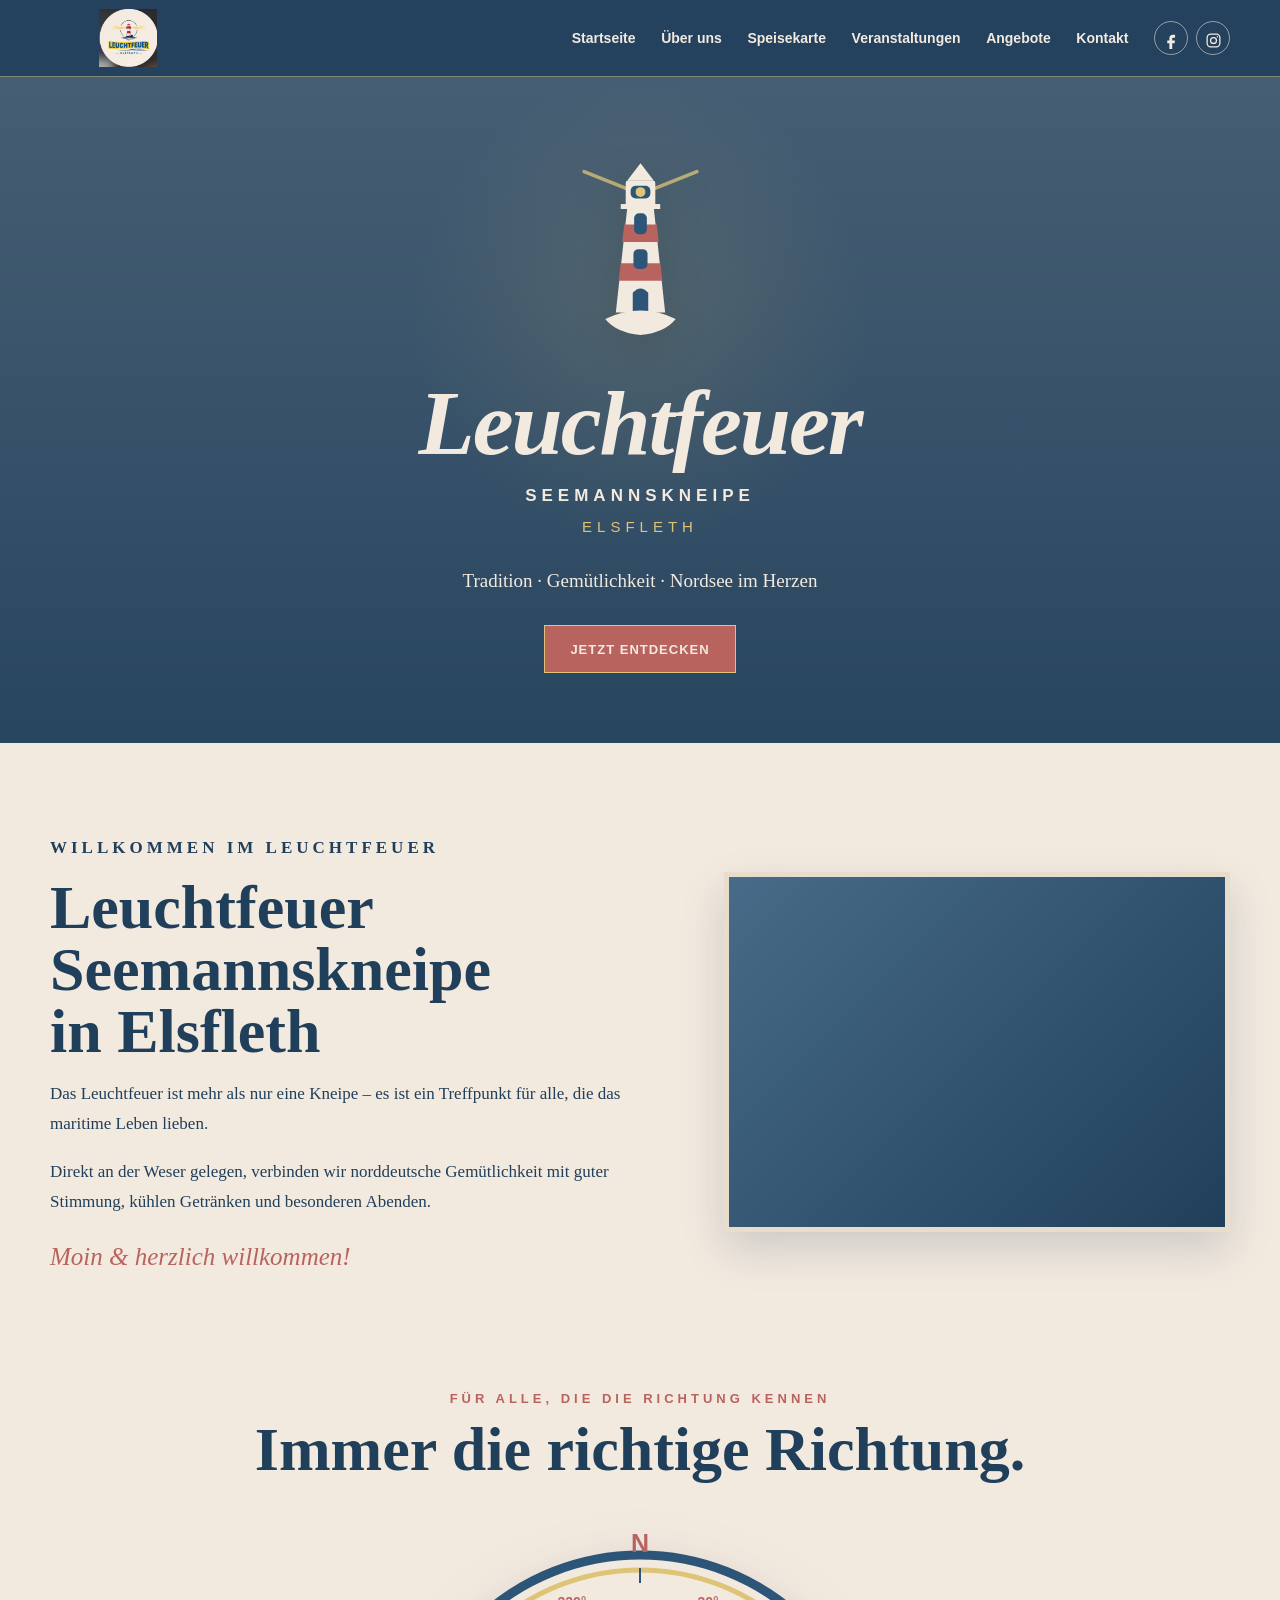
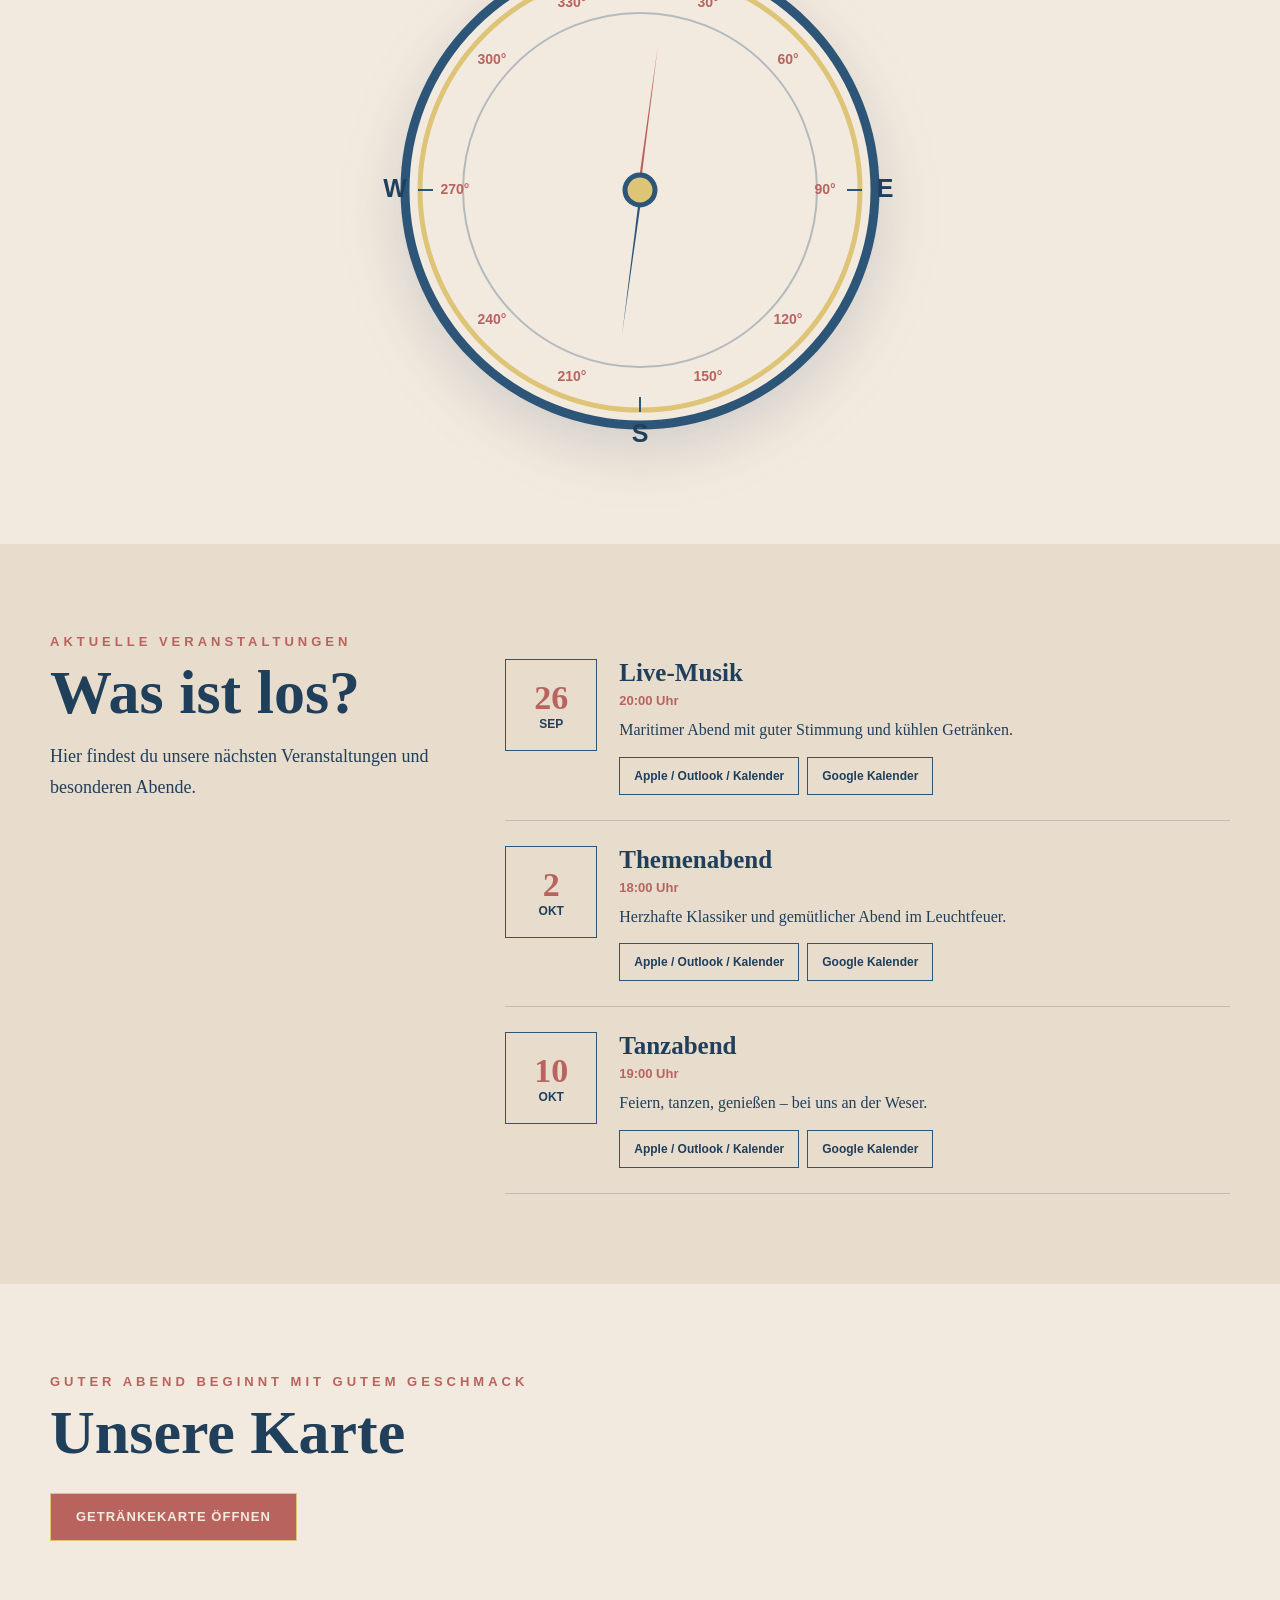
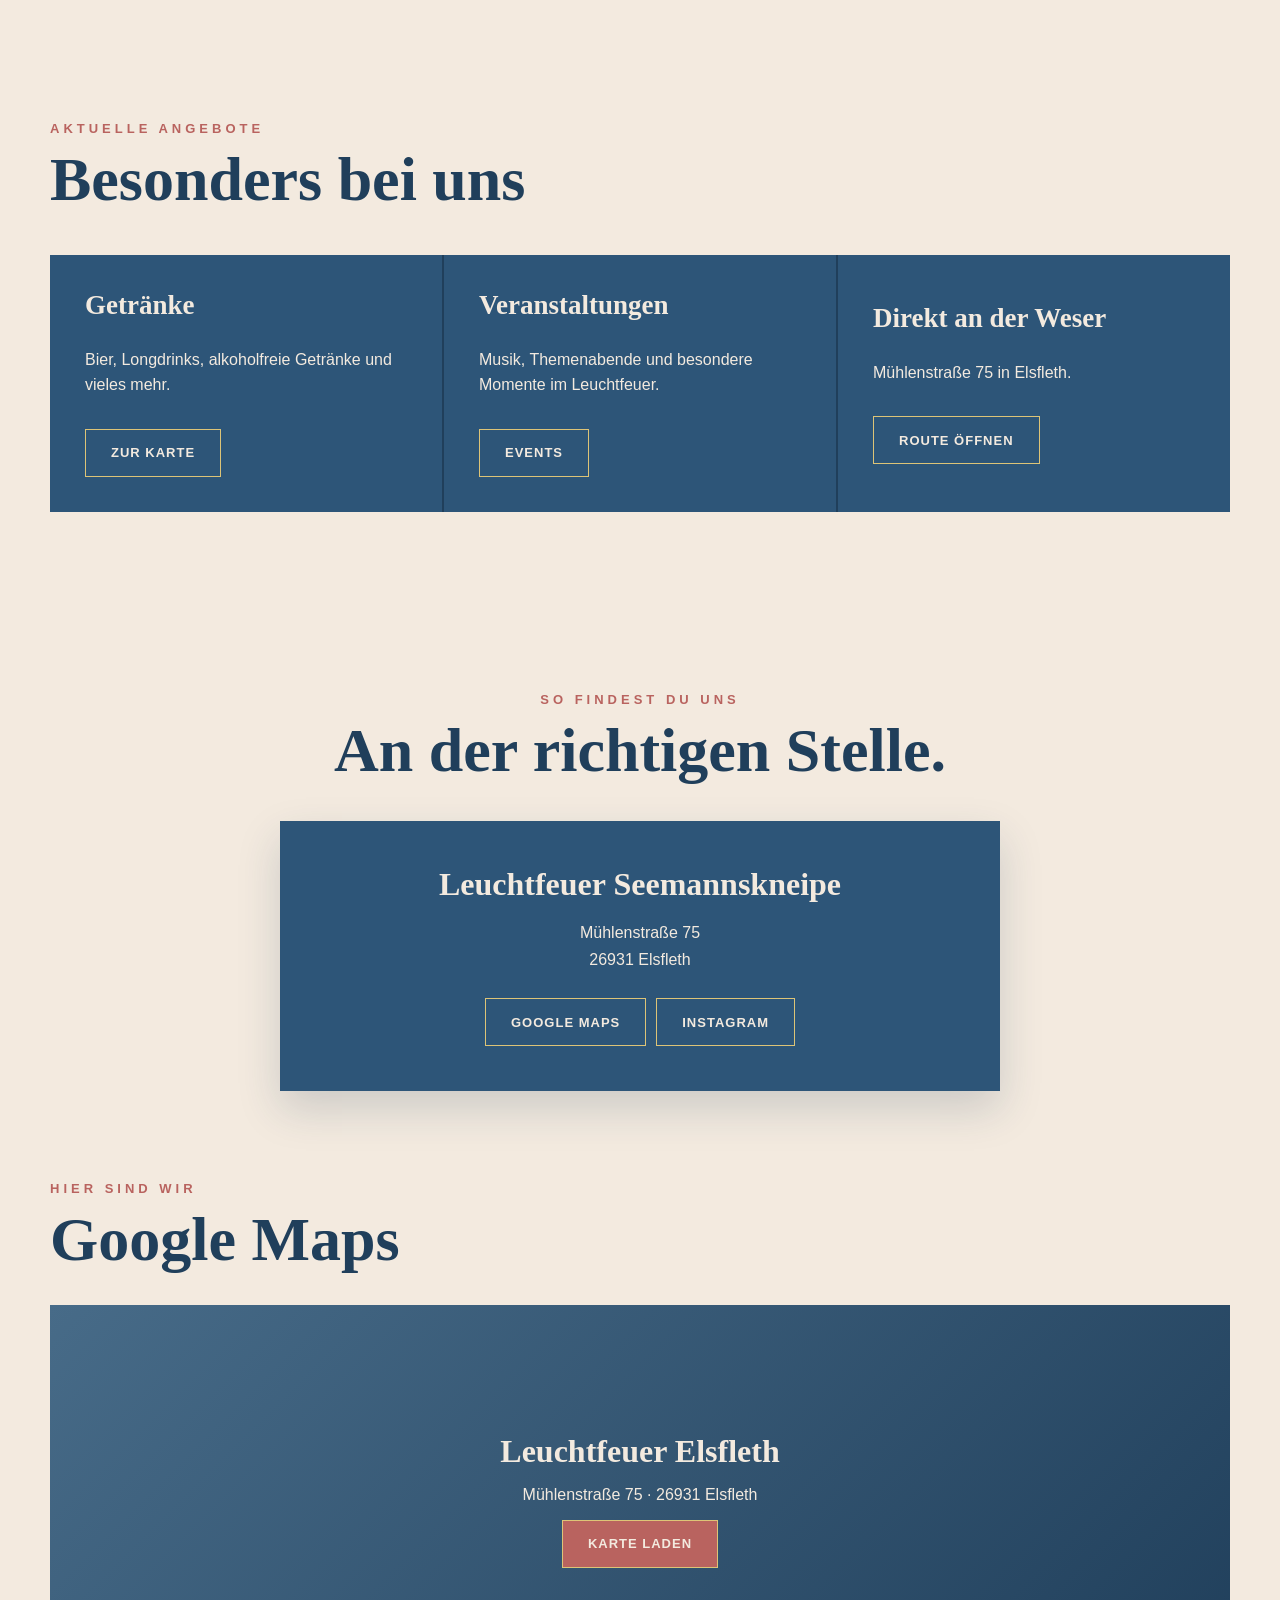
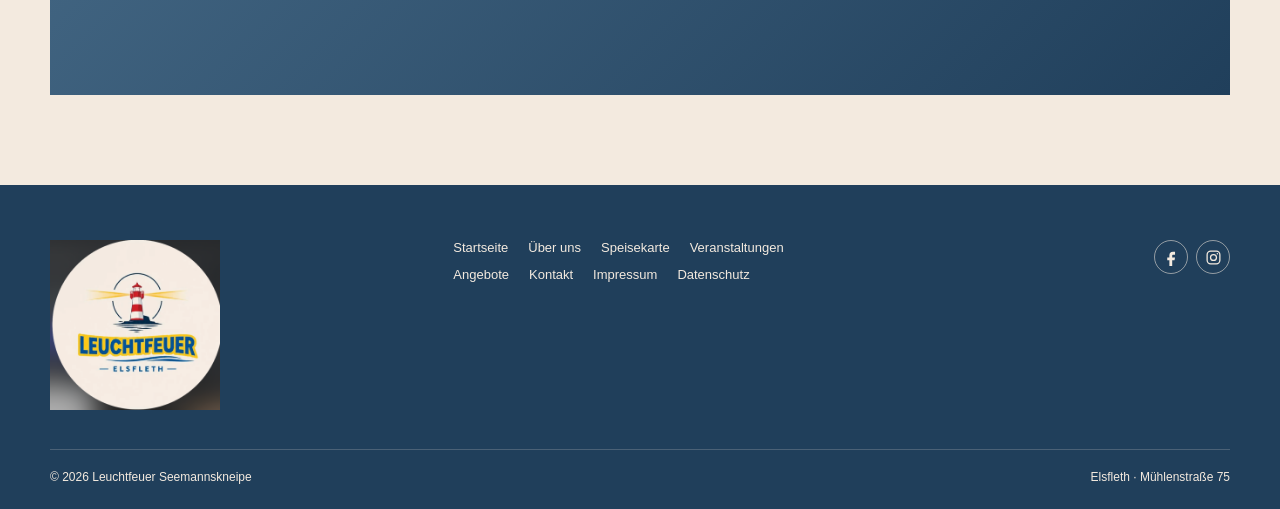
==== commit 0b9405e8: "Update index.html" ====
--- a/index.html
+++ b/index.html
@@ -3482,8330 +3482,4 @@
 </script>
 
 </body>
-</html>  box-sizing:border-box;
-}
-
-html{
-  scroll-behavior:smooth;
-}
-
-body{
-  margin:0;
-  background:var(--cream);
-  color:var(--blue-dark);
-  font-family:Arial,Helvetica,sans-serif;
-  overflow-x:hidden;
-}
-
-button,
-a{
-  font:inherit;
-}
-
-a{
-  color:inherit;
-  text-decoration:none;
-}
-
-img{
-  max-width:100%;
-  display:block;
-}
-
-/* =========================
-   HEADER
-========================= */
-
-.site-header{
-  position:sticky;
-  top:0;
-  z-index:1000;
-  background:rgba(32,63,90,.97);
-  border-bottom:1px solid rgba(234,215,149,.35);
-}
-
-.header-inner{
-  max-width:var(--max);
-  margin:auto;
-  min-height:78px;
-  padding:9px 22px;
-
-  display:flex;
-  align-items:center;
-  justify-content:space-between;
-  gap:25px;
-}
-
-.logo{
-  width:170px;
-  height:auto;
-}
-
-.main-nav{
-  display:flex;
-  align-items:center;
-  justify-content:flex-end;
-  gap:8px;
-  flex-wrap:wrap;
-}
-
-.main-nav a{
-  color:var(--cream);
-  font-size:14px;
-  padding:10px 12px;
-  position:relative;
-  transition:.25s ease;
-}
-
-.main-nav a::after{
-  content:"";
-  position:absolute;
-  left:12px;
-  right:12px;
-  bottom:4px;
-  height:2px;
-  background:var(--yellow);
-  transform:scaleX(0);
-  transition:.25s ease;
-}
-
-.main-nav a:hover{
-  color:var(--yellow-soft);
-}
-
-.main-nav a:hover::after{
-  transform:scaleX(1);
-}
-
-.socials{
-  display:flex;
-  gap:8px;
-  margin-left:8px;
-}
-
-.socials a{
-  width:34px;
-  height:34px;
-  border:1px solid rgba(243,236,225,.4);
-  display:grid;
-  place-items:center;
-  border-radius:50%;
-  color:var(--cream);
-  font-weight:bold;
-  font-size:13px;
-  transition:.25s ease;
-}
-
-.socials a:hover{
-  background:var(--yellow);
-  color:var(--blue-dark);
-  border-color:var(--yellow);
-}
-
-.mobile-toggle{
-  display:none;
-  border:1px solid rgba(243,236,225,.4);
-  background:transparent;
-  color:var(--cream);
-  width:42px;
-  height:42px;
-  cursor:pointer;
-}
-
-/* =========================
-   HERO
-========================= */
-
-.hero{
-  min-height:680px;
-  position:relative;
-  display:grid;
-  place-items:center;
-  overflow:hidden;
-
-  background:
-    linear-gradient(
-      rgba(32,63,90,.76),
-      rgba(32,63,90,.70)
-    ),
-    url("https://images.unsplash.com/photo-1500534623283-312aade485b7?auto=format&fit=crop&w=2000&q=85")
-    center/cover;
-}
-
-.hero::after{
-  content:"";
-  position:absolute;
-  inset:0;
-  background:
-    linear-gradient(
-      90deg,
-      rgba(32,63,90,.5),
-      transparent 45%,
-      rgba(32,63,90,.45)
-    );
-  pointer-events:none;
-}
-
-.hero-content{
-  position:relative;
-  z-index:2;
-  text-align:center;
-  max-width:760px;
-  padding:80px 20px 70px;
-  color:var(--cream);
-}
-
-.hero-lighthouse{
-  width:170px;
-  height:220px;
-  margin:0 auto 15px;
-  filter:drop-shadow(0 10px 18px rgba(0,0,0,.18));
-}
-
-.hero h1{
-  margin:0;
-  font-family:Georgia,"Times New Roman",serif;
-  font-size:clamp(48px,8vw,86px);
-  line-height:.95;
-  font-style:italic;
-  letter-spacing:-2px;
-}
-
-.hero-subtitle{
-  margin:18px 0 10px;
-  font-weight:bold;
-  letter-spacing:5px;
-  font-size:clamp(12px,2vw,17px);
-}
-
-.hero-location{
-  color:var(--yellow-soft);
-  letter-spacing:4px;
-  font-size:13px;
-}
-
-.hero-text{
-  margin:26px auto 30px;
-  max-width:650px;
-  font-family:Georgia,"Times New Roman",serif;
-  font-size:19px;
-  line-height:1.65;
-}
-
-.btn{
-  display:inline-flex;
-  align-items:center;
-  justify-content:center;
-  min-height:48px;
-  padding:0 24px;
-  border:1px solid var(--yellow);
-  background:var(--red);
-  color:var(--cream);
-  font-weight:bold;
-  font-size:13px;
-  letter-spacing:1px;
-  cursor:pointer;
-  transition:.25s ease;
-}
-
-.btn:hover{
-  background:var(--red-soft);
-  transform:translateY(-2px);
-}
-
-.btn.secondary{
-  background:transparent;
-  color:var(--blue-dark);
-  border-color:var(--blue);
-}
-
-.btn.secondary:hover{
-  background:var(--blue);
-  color:var(--cream);
-}
-
-/* =========================
-   SECTIONS
-========================= */
-
-.section{
-  padding:100px 22px;
-}
-
-.container{
-  max-width:var(--max);
-  margin:auto;
-}
-
-.section-title{
-  text-align:center;
-  margin-bottom:55px;
-}
-
-.eyebrow{
-  display:block;
-  color:var(--red);
-  font-size:13px;
-  font-weight:bold;
-  letter-spacing:3px;
-  margin-bottom:10px;
-}
-
-.section-title h2{
-  margin:0;
-  font-family:Georgia,"Times New Roman",serif;
-  font-size:clamp(36px,5vw,58px);
-  color:var(--blue-dark);
-}
-
-.section-title p{
-  max-width:650px;
-  margin:16px auto 0;
-  line-height:1.7;
-}
-
-/* =========================
-   INTRO
-========================= */
-
-.intro{
-  background:var(--cream);
-}
-
-.intro-grid{
-  display:grid;
-  grid-template-columns:1fr 1fr;
-  gap:55px;
-  align-items:center;
-}
-
-.intro-copy h2{
-  font-family:Georgia,"Times New Roman",serif;
-  font-size:42px;
-  margin:0 0 20px;
-}
-
-.intro-copy p{
-  line-height:1.85;
-  font-family:Georgia,"Times New Roman",serif;
-  font-size:17px;
-}
-
-.signature{
-  margin-top:30px;
-  font-family:"Brush Script MT",cursive;
-  font-size:32px;
-  color:var(--red);
-}
-
-.intro-photo{
-  min-height:430px;
-  background:
-    linear-gradient(rgba(32,63,90,.12),rgba(32,63,90,.12)),
-    url("https://images.unsplash.com/photo-1515003197210-e0cd71810b5f?auto=format&fit=crop&w=1200&q=80")
-    center/cover;
-}
-
-/* =========================
-   KOMPASS
-========================= */
-
-.compass-section{
-  background:var(--cream-dark);
-  text-align:center;
-}
-
-.compass-wrap{
-  width:min(570px,90vw);
-  aspect-ratio:1;
-  margin:0 auto;
-  position:relative;
-}
-
-.compass{
-  width:100%;
-  height:100%;
-  position:relative;
-  border-radius:50%;
-  background:var(--cream);
-  border:7px solid var(--blue);
-  box-shadow:
-    inset 0 0 0 6px var(--yellow),
-    inset 0 0 0 10px var(--cream),
-    var(--shadow);
-}
-
-/* äußerer Grad-Ring */
-.compass::before{
-  content:"";
-  position:absolute;
-  inset:9%;
-  border:1px solid rgba(49,93,125,.45);
-  border-radius:50%;
-}
-
-/* Tick-Ring */
-.compass::after{
-  content:"";
-  position:absolute;
-  inset:3%;
-  border-radius:50%;
-  background:
-    repeating-conic-gradient(
-      from 0deg,
-      var(--blue) 0deg 1deg,
-      transparent 1deg 5deg
-    );
-  -webkit-mask:
-    radial-gradient(
-      transparent 0 91%,
-      #000 91% 94%,
-      transparent 94%
-    );
-  mask:
-    radial-gradient(
-      transparent 0 91%,
-      #000 91% 94%,
-      transparent 94%
-    );
-}
-
-.direction{
-  position:absolute;
-  z-index:5;
-  font-family:Georgia,"Times New Roman",serif;
-  font-weight:bold;
-  color:var(--blue-dark);
-  font-size:30px;
-  line-height:1;
-}
-
-/*
-  WICHTIG:
-  Buchstaben bewusst außerhalb des inneren Kreises.
-*/
-.direction.n{
-  top:5%;
-  left:50%;
-  transform:translateX(-50%);
-}
-
-.direction.e{
-  right:5%;
-  top:50%;
-  transform:translateY(-50%);
-}
-
-.direction.s{
-  bottom:5%;
-  left:50%;
-  transform:translateX(-50%);
-}
-
-.direction.w{
-  left:5%;
-  top:50%;
-  transform:translateY(-50%);
-}
-
-.degree{
-  position:absolute;
-  z-index:5;
-  font-size:12px;
-  font-weight:bold;
-  color:var(--red);
-  transform:translate(-50%,-50%);
-}
-
-/* Grad-Zahlen außerhalb des inneren Kreises */
-.d0{left:50%;top:15%}
-.d30{left:68%;top:20%}
-.d60{left:81%;top:32%}
-.d90{left:85%;top:50%}
-.d120{left:81%;top:68%}
-.d150{left:68%;top:80%}
-.d180{left:50%;top:85%}
-.d210{left:32%;top:80%}
-.d240{left:19%;top:68%}
-.d270{left:15%;top:50%}
-.d300{left:19%;top:32%}
-.d330{left:32%;top:20%}
-
-.compass-needle{
-  position:absolute;
-  z-index:8;
-  inset:24%;
-  transform:rotate(28deg);
-  transition:transform 1s cubic-bezier(.2,.8,.2,1);
-}
-
-.compass-needle:hover{
-  transform:rotate(65deg);
-}
-
-.needle-north,
-.needle-south{
-  position:absolute;
-  left:50%;
-  width:0;
-  height:0;
-  transform:translateX(-50%);
-  border-left:12px solid transparent;
-  border-right:12px solid transparent;
-}
-
-.needle-north{
-  top:0;
-  border-bottom:105px solid var(--red);
-}
-
-.needle-south{
-  bottom:0;
-  border-top:105px solid var(--blue);
-}
-
-.needle-center{
-  position:absolute;
-  left:50%;
-  top:50%;
-  width:28px;
-  height:28px;
-  transform:translate(-50%,-50%);
-  background:var(--yellow);
-  border:4px solid var(--blue);
-  border-radius:50%;
-}
-
-/* =========================
-   EVENTS
-========================= */
-
-.events{
-  background:var(--cream);
-}
-
-.events-grid{
-  display:grid;
-  grid-template-columns:330px 1fr;
-  gap:65px;
-}
-
-.events-intro h2{
-  font-family:Georgia,"Times New Roman",serif;
-  font-size:48px;
-  margin:0 0 20px;
-}
-
-.events-intro p{
-  line-height:1.75;
-}
-
-.event-list{
-  display:grid;
-  gap:0;
-}
-
-.event{
-  display:grid;
-  grid-template-columns:110px 1fr;
-  gap:24px;
-  padding:20px 0;
-  border-bottom:1px solid rgba(49,93,125,.25);
-}
-
-.event-date{
-  border:1px solid var(--blue);
-  min-height:95px;
-  display:flex;
-  flex-direction:column;
-  align-items:center;
-  justify-content:center;
-}
-
-.event-day{
-  color:var(--red);
-  font-size:34px;
-  font-weight:bold;
-}
-
-.event-month{
-  font-size:12px;
-  font-weight:bold;
-  letter-spacing:1px;
-}
-
-.event h3{
-  font-family:Georgia,"Times New Roman",serif;
-  font-size:25px;
-  margin:3px 0 7px;
-}
-
-.event-time{
-  color:var(--red);
-  font-weight:bold;
-  font-size:14px;
-  margin-bottom:8px;
-}
-
-.event p{
-  margin:0;
-  line-height:1.6;
-}
-
-/* =========================
-   OFFERS
-========================= */
-
-.offers{
-  background:var(--blue);
-  color:var(--cream);
-}
-
-.offers .section-title h2{
-  color:var(--cream);
-}
-
-.offer-grid{
-  display:grid;
-  grid-template-columns:repeat(3,1fr);
-  gap:22px;
-}
-
-.offer-card{
-  padding:30px;
-  border:1px solid rgba(234,215,149,.45);
-  background:rgba(243,236,225,.05);
-  transition:.25s ease;
-}
-
-.offer-card:hover{
-  transform:translateY(-5px);
-  background:rgba(243,236,225,.1);
-}
-
-.offer-card h3{
-  font-family:Georgia,"Times New Roman",serif;
-  color:var(--yellow-soft);
-  font-size:25px;
-  margin-top:0;
-}
-
-.offer-card p{
-  line-height:1.7;
-}
-
-/* =========================
-   BOOK
-========================= */
-
-.menu-section{
-  background:var(--cream-dark);
-}
-
-.book{
-  width:min(900px,94vw);
-  margin:auto;
-  perspective:1600px;
-}
-
-.book-cover{
-  min-height:530px;
-  background:var(--blue-dark);
-  border:8px solid var(--yellow);
-  box-shadow:var(--shadow);
-  display:grid;
-  place-items:center;
-  text-align:center;
-  padding:50px;
-  cursor:pointer;
-}
-
-.book-cover-inner{
-  border:1px solid rgba(243,236,225,.5);
-  padding:60px 45px;
-  width:min(620px,100%);
-}
-
-.book-cover img{
-  width:180px;
-  margin:0 auto 20px;
-}
-
-.book-cover h2{
-  color:var(--cream);
-  font-family:Georgia,"Times New Roman",serif;
-  font-size:45px;
-  margin:0;
-}
-
-.book-cover p{
-  color:var(--yellow-soft);
-  letter-spacing:3px;
-}
-
-.book-inside{
-  display:none;
-}
-
-.book-pages{
-  min-height:520px;
-  background:var(--cream);
-  box-shadow:var(--shadow);
-  border:1px solid var(--cream-dark);
-  position:relative;
-  display:grid;
-  grid-template-columns:1fr 1fr;
-}
-
-.book-page{
-  padding:45px;
-  position:relative;
-  min-height:520px;
-}
-
-.book-page:first-child{
-  border-right:1px solid rgba(49,93,125,.2);
-}
-
-.book-page h3{
-  font-family:Georgia,"Times New Roman",serif;
-  font-size:31px;
-  margin-top:0;
-}
-
-.menu-item{
-  display:flex;
-  justify-content:space-between;
-  gap:15px;
-  padding:13px 0;
-  border-bottom:1px dotted rgba(49,93,125,.35);
-}
-
-.menu-item strong{
-  color:var(--blue-dark);
-}
-
-.menu-price{
-  color:var(--red);
-  font-weight:bold;
-  white-space:nowrap;
-}
-
-.book-controls{
-  display:flex;
-  align-items:center;
-  justify-content:center;
-  gap:15px;
-  margin-top:20px;
-}
-
-.book-controls button{
-  border:1px solid var(--blue);
-  background:var(--cream);
-  color:var(--blue-dark);
-  min-width:46px;
-  height:44px;
-  cursor:pointer;
-}
-
-.book-controls button:hover{
-  background:var(--blue);
-  color:var(--cream);
-}
-
-.book-page.turn-next{
-  animation:turnNext .55s ease;
-}
-
-.book-page.turn-prev{
-  animation:turnPrev .55s ease;
-}
-
-@keyframes turnNext{
-  0%{transform:rotateY(0);transform-origin:left}
-  50%{transform:rotateY(-80deg)}
-  100%{transform:rotateY(0)}
-}
-
-@keyframes turnPrev{
-  0%{transform:rotateY(0);transform-origin:right}
-  50%{transform:rotateY(80deg)}
-  100%{transform:rotateY(0)}
-}
-
-/* =========================
-   LOCATION
-========================= */
-
-.location{
-  background:var(--cream);
-}
-
-.location-grid{
-  display:grid;
-  grid-template-columns:1fr 1.2fr;
-  gap:50px;
-  align-items:stretch;
-}
-
-.address-card{
-  padding:40px;
-  border:1px solid rgba(49,93,125,.3);
-}
-
-.address-card h2{
-  font-family:Georgia,"Times New Roman",serif;
-  font-size:40px;
-  margin-top:0;
-}
-
-.address{
-  font-size:19px;
-  line-height:1.8;
-}
-
-.map-box{
-  min-height:420px;
-  border:1px solid rgba(49,93,125,.3);
-  background:
-    linear-gradient(
-      rgba(49,93,125,.06),
-      rgba(49,93,125,.06)
-    ),
-    repeating-linear-gradient(
-      35deg,
-      transparent 0 28px,
-      rgba(49,93,125,.08) 29px 30px
-    );
-  display:grid;
-  place-items:center;
-  text-align:center;
-  padding:30px;
-}
-
-.map-box iframe{
-  width:100%;
-  height:420px;
-  border:0;
-}
-
-/* =========================
-   CONTACT
-========================= */
-
-.contact{
-  background:var(--blue);
-  color:var(--cream);
-  text-align:center;
-}
-
-.contact h2{
-  font-family:Georgia,"Times New Roman",serif;
-  font-size:50px;
-  margin-top:0;
-  color:var(--cream);
-}
-
-.contact p{
-  line-height:1.7;
-}
-
-.contact-socials{
-  display:flex;
-  justify-content:center;
-  gap:12px;
-  margin-top:25px;
-}
-
-.contact-socials a{
-  border:1px solid rgba(243,236,225,.5);
-  padding:12px 18px;
-}
-
-/* =========================
-   FOOTER
-========================= */
-
-footer{
-  background:var(--blue-dark);
-  color:var(--cream);
-  padding:35px 22px;
-}
-
-.footer-inner{
-  max-width:var(--max);
-  margin:auto;
-  display:flex;
-  align-items:center;
-  justify-content:space-between;
-  gap:20px;
-}
-
-.footer-logo{
-  width:130px;
-}
-
-.footer-links{
-  display:flex;
-  gap:20px;
-  flex-wrap:wrap;
-}
-
-.footer-links a{
-  font-size:13px;
-  color:var(--cream);
-}
-
-.footer-links a:hover{
-  color:var(--yellow);
-}
-
-/* =========================
-   LEGAL OVERLAY
-========================= */
-
-.modal{
-  position:fixed;
-  inset:0;
-  z-index:3000;
-  background:rgba(32,63,90,.96);
-  display:none;
-  overflow:auto;
-  padding:30px 20px;
-}
-
-.modal.active{
-  display:block;
-}
-
-.modal-content{
-  width:min(900px,100%);
-  margin:50px auto;
-  background:var(--cream);
-  padding:55px;
-  box-shadow:var(--shadow);
-}
-
-.modal-close{
-  position:fixed;
-  top:20px;
-  right:25px;
-  width:45px;
-  height:45px;
-  background:var(--red);
-  border:1px solid var(--yellow);
-  color:var(--cream);
-  cursor:pointer;
-  font-size:24px;
-}
-
-.modal-content h1,
-.modal-content h2{
-  font-family:Georgia,"Times New Roman",serif;
-  color:var(--blue-dark);
-}
-
-.modal-content h1{
-  font-size:48px;
-}
-
-.modal-content h2{
-  margin-top:35px;
-}
-
-.modal-content p,
-.modal-content li{
-  line-height:1.75;
-}
-
-.placeholder{
-  background:var(--yellow-soft);
-  border-left:4px solid var(--red);
-  padding:12px 15px;
-}
-
-/* =========================
-   MOBILE
-========================= */
-
-@media(max-width:900px){
-
-  .header-inner{
-    min-height:66px;
-    padding:8px 16px;
-  }
-
-  .logo{
-    width:135px;
-  }
-
-  .mobile-toggle{
-    display:block;
-  }
-
-  .main-nav{
-    display:none;
-    position:absolute;
-    top:66px;
-    left:0;
-    right:0;
-    background:var(--blue-dark);
-    padding:15px;
-    flex-direction:column;
-    align-items:stretch;
-  }
-
-  .main-nav.open{
-    display:flex;
-  }
-
-  .main-nav a{
-    text-align:center;
-  }
-
-  .socials{
-    justify-content:center;
-    margin:8px 0;
-  }
-
-  .hero{
-    min-height:620px;
-  }
-
-  .hero-lighthouse{
-    width:125px;
-    height:170px;
-  }
-
-  .intro-grid,
-  .events-grid,
-  .location-grid{
-    grid-template-columns:1fr;
-  }
-
-  .offer-grid{
-    grid-template-columns:1fr;
-  }
-
-  .book-pages{
-    grid-template-columns:1fr;
-  }
-
-  .book-page{
-    min-height:auto;
-  }
-
-  .book-page:first-child{
-    border-right:0;
-    border-bottom:1px solid rgba(49,93,125,.2);
-  }
-
-  .footer-inner{
-    flex-direction:column;
-    text-align:center;
-  }
-}
-
-@media(max-width:600px){
-
-  .section{
-    padding:70px 17px;
-  }
-
-  .hero-content{
-    padding:60px 16px;
-  }
-
-  .hero h1{
-    font-size:48px;
-  }
-
-  .hero-text{
-    font-size:16px;
-  }
-
-  .compass-wrap{
-    width:92vw;
-  }
-
-  .direction{
-    font-size:24px;
-  }
-
-  .degree{
-    font-size:10px;
-  }
-
-  .event{
-    grid-template-columns:80px 1fr;
-    gap:15px;
-  }
-
-  .event-date{
-    min-height:80px;
-  }
-
-  .event-day{
-    font-size:27px;
-  }
-
-  .book-cover{
-    min-height:430px;
-    padding:25px;
-  }
-
-  .book-cover-inner{
-    padding:40px 20px;
-  }
-
-  .book-cover h2{
-    font-size:35px;
-  }
-
-  .book-page{
-    padding:30px 23px;
-  }
-
-  .modal-content{
-    padding:30px 22px;
-  }
-
-  .modal-content h1{
-    font-size:36px;
-  }
-}
-
-/* reduced motion */
-@media(prefers-reduced-motion:reduce){
-  *,
-  *::before,
-  *::after{
-    scroll-behavior:auto!important;
-    animation:none!important;
-    transition:none!important;
-  }
-}
-</style>
-</head>
-
-<body>
-
-<!-- =========================
-     HEADER
-========================= -->
-
-<header class="site-header">
-  <div class="header-inner">
-
-    <a href="#start">
-      <img
-        class="logo"
-        src="/pic/logo.png"
-        alt="Leuchtfeuer Elsfleth"
-      >
-    </a>
-
-    <button
-      class="mobile-toggle"
-      id="mobileToggle"
-      aria-label="Menü öffnen"
-    >
-      ☰
-    </button>
-
-    <nav class="main-nav" id="mainNav">
-      <a href="#start">Startseite</a>
-      <a href="#ueber-uns">Über uns</a>
-      <a href="#speisekarte">Speisekarte</a>
-      <a href="#veranstaltungen">Veranstaltungen</a>
-      <a href="#angebote">Angebote</a>
-      <a href="#kontakt">Kontakt</a>
-
-      <div class="socials">
-        <a
-          href="https://www.facebook.com/LeuchtfeuerElsfleth/"
-          target="_blank"
-          rel="noopener"
-          aria-label="Facebook"
-        >f</a>
-
-        <a
-          href="https://www.instagram.com/leuchtfeuer_elsfleth/"
-          target="_blank"
-          rel="noopener"
-          aria-label="Instagram"
-        >◎</a>
-      </div>
-    </nav>
-
-  </div>
-</header>
-
-
-<!-- =========================
-     HERO
-========================= -->
-
-<section class="hero" id="start">
-
-  <div class="hero-content">
-
-    <!-- erkennbarer Leuchtturm -->
-    <svg
-      class="hero-lighthouse"
-      viewBox="0 0 170 220"
-      aria-label="Leuchtturm"
-      role="img"
-    >
-
-      <!-- Lichtstrahlen -->
-      <path
-        d="M82 35 L15 8"
-        stroke="var(--yellow-soft)"
-        stroke-width="3"
-        opacity=".75"
-      />
-
-      <path
-        d="M88 35 L155 8"
-        stroke="var(--yellow-soft)"
-        stroke-width="3"
-        opacity=".75"
-      />
-
-      <!-- Dach -->
-      <path
-        d="M69 27 L85 8 L101 27 Z"
-        fill="var(--cream)"
-      />
-
-      <!-- Kopf / Laterne -->
-      <rect
-        x="68"
-        y="27"
-        width="34"
-        height="30"
-        rx="3"
-        fill="var(--cream)"
-      />
-
-      <!-- mittiges Licht -->
-      <rect
-        x="76"
-        y="34"
-        width="18"
-        height="13"
-        rx="5"
-        fill="var(--yellow-soft)"
-      />
-
-      <circle
-        cx="85"
-        cy="40"
-        r="6"
-        fill="var(--yellow)"
-      />
-
-      <!-- Galerie -->
-      <rect
-        x="63"
-        y="54"
-        width="44"
-        height="7"
-        fill="var(--cream)"
-      />
-
-      <!-- Turm -->
-      <path
-        d="M68 61 L102 61 L111 183 L59 183 Z"
-        fill="var(--cream)"
-      />
-
-      <!-- rote Streifen -->
-      <path
-        d="M65 85 L105 85 L107 104 L63 104 Z"
-        fill="var(--red-soft)"
-      />
-
-      <path
-        d="M62 125 L108 125 L110 144 L60 144 Z"
-        fill="var(--red-soft)"
-      />
-
-      <!-- Fenster -->
-      <rect
-        x="78"
-        y="67"
-        width="14"
-        height="25"
-        rx="5"
-        fill="var(--blue)"
-      />
-
-      <rect
-        x="78"
-        y="108"
-        width="14"
-        height="25"
-        rx="5"
-        fill="var(--blue)"
-      />
-
-      <!-- Eingang -->
-      <path
-        d="M76 183 V160 Q85 150 94 160 V183 Z"
-        fill="var(--blue)"
-      />
-
-      <!-- Fundament -->
-      <path
-        d="M48 183 H122 L134 196 H36 Z"
-        fill="var(--cream)"
-      />
-
-      <!-- Wellen -->
-      <path
-        d="M25 201 Q45 190 65 201 T105 201 T145 201"
-        fill="none"
-        stroke="var(--cream)"
-        stroke-width="5"
-      />
-
-    </svg>
-
-    <h1>Leuchtfeuer</h1>
-
-    <div class="hero-subtitle">
-      SEEMANNSKNEIPE
-    </div>
-
-    <div class="hero-location">
-      ELSFLETH
-    </div>
-
-    <p class="hero-text">
-      Tradition · Gemütlichkeit · Nordsee im Herzen
-    </p>
-
-    <a class="btn" href="#ueber-uns">
-      JETZT ENTDECKEN
-    </a>
-
-  </div>
-
-</section>
-
-
-<!-- =========================
-     ÜBER UNS
-========================= -->
-
-<section class="section intro" id="ueber-uns">
-
-  <div class="container intro-grid">
-
-    <div class="intro-copy">
-
-      <span class="eyebrow">WILLKOMMEN IM LEUCHTFEUER</span>
-
-      <h2>
-        Leuchtfeuer<br>
-        Seemannskneipe<br>
-        in Elsfleth
-      </h2>
-
-      <p>
-        Das Leuchtfeuer ist mehr als nur eine Kneipe –
-        es ist ein Treffpunkt für alle, die maritime
-        Atmosphäre, gute Gespräche und einen
-        gemütlichen Abend lieben.
-      </p>
-
-      <p>
-        Direkt an der Weser gelegen, verbinden wir
-        norddeutsche Gemütlichkeit mit dem besonderen
-        Flair einer echten Seemannskneipe.
-      </p>
-
-      <div class="signature">
-        Moin & herzlich willkommen!
-      </div>
-
-    </div>
-
-    <div class="intro-photo"></div>
-
-  </div>
-
-</section>
-
-
-<!-- =========================
-     KOMPASS
-========================= -->
-
-<section class="section compass-section">
-
-  <div class="container">
-
-    <div class="section-title">
-
-      <span class="eyebrow">
-        IMMER DIE RICHTIGE RICHTUNG
-      </span>
-
-      <h2>
-        Für alle, die wissen,
-        dass ein guter Abend
-        manchmal genau die
-        richtige Richtung braucht.
-      </h2>
-
-    </div>
-
-    <div class="compass-wrap">
-
-      <div class="compass">
-
-        <!-- Richtungen -->
-        <div class="direction n">N</div>
-        <div class="direction e">E</div>
-        <div class="direction s">S</div>
-        <div class="direction w">W</div>
-
-        <!-- Grad-Zahlen -->
-        <span class="degree d0">0°</span>
-        <span class="degree d30">30°</span>
-        <span class="degree d60">60°</span>
-        <span class="degree d90">90°</span>
-        <span class="degree d120">120°</span>
-        <span class="degree d150">150°</span>
-        <span class="degree d180">180°</span>
-        <span class="degree d210">210°</span>
-        <span class="degree d240">240°</span>
-        <span class="degree d270">270°</span>
-        <span class="degree d300">300°</span>
-        <span class="degree d330">330°</span>
-
-        <!-- Nadel -->
-        <div class="compass-needle">
-          <div class="needle-north"></div>
-          <div class="needle-south"></div>
-          <div class="needle-center"></div>
-        </div>
-
-      </div>
-
-    </div>
-
-  </div>
-
-</section>
-
-
-<!-- =========================
-     VERANSTALTUNGEN
-========================= -->
-
-<section class="section events" id="veranstaltungen">
-
-  <div class="container events-grid">
-
-    <div class="events-intro">
-
-      <span class="eyebrow">
-        AKTUELLE VERANSTALTUNGEN
-      </span>
-
-      <h2>
-        Was ist los?
-      </h2>
-
-      <p>
-        Hier findest du unsere aktuellen Veranstaltungen,
-        Abende und besonderen Termine im Leuchtfeuer.
-      </p>
-
-    </div>
-
-    <div class="event-list" id="eventList"></div>
-
-  </div>
-
-</section>
-
-
-<!-- =========================
-     ANGEBOTE
-========================= -->
-
-<section class="section offers" id="angebote">
-
-  <div class="container">
-
-    <div class="section-title">
-
-      <span class="eyebrow">
-        BEI UNS IM LEUCHTFEUER
-      </span>
-
-      <h2>
-        Besondere Angebote
-      </h2>
-
-    </div>
-
-    <div
-      class="offer-grid"
-      id="offerGrid"
-    ></div>
-
-  </div>
-
-</section>
-
-
-<!-- =========================
-     SPEISEKARTE / GETRÄNKEKARTE
-========================= -->
-
-<section class="section menu-section" id="speisekarte">
-
-  <div class="container">
-
-    <div class="section-title">
-
-      <span class="eyebrow">
-        GETRÄNKE & SPEISEN
-      </span>
-
-      <h2>
-        Unsere Karte
-      </h2>
-
-      <p>
-        Blättere durch unsere Karte wie durch ein echtes Buch.
-      </p>
-
-    </div>
-
-    <div class="book" id="book">
-
-      <!-- COVER -->
-      <div
-        class="book-cover"
-        id="bookCover"
-      >
-
-        <div class="book-cover-inner">
-
-          <img
-            src="/pic/logo.png"
-            alt="Leuchtfeuer"
-          >
-
-          <h2>
-            Unsere Karte
-          </h2>
-
-          <p>
-            GETRÄNKE · SPEISEN · KLASSIKER
-          </p>
-
-          <button
-            class="btn"
-            id="openBook"
-            type="button"
-          >
-            KARTE ÖFFNEN
-          </button>
-
-        </div>
-
-      </div>
-
-      <!-- INSIDE -->
-      <div
-        class="book-inside"
-        id="bookInside"
-      >
-
-        <div class="book-pages">
-
-          <div class="book-page" id="pageLeft"></div>
-
-          <div class="book-page" id="pageRight"></div>
-
-        </div>
-
-        <div class="book-controls">
-
-          <button
-            type="button"
-            id="prevPage"
-            aria-label="Vorherige Seite"
-          >
-            ←
-          </button>
-
-          <span id="pageCounter">
-            1 / 1
-          </span>
-
-          <button
-            type="button"
-            id="nextPage"
-            aria-label="Nächste Seite"
-          >
-            →
-          </button>
-
-          <button
-            type="button"
-            id="closeBook"
-          >
-            ×
-          </button>
-
-        </div>
-
-      </div>
-
-    </div>
-
-  </div>
-
-</section>
-
-
-<!-- =========================
-     ADRESSE + MAP
-========================= -->
-
-<section class="section location" id="kontakt">
-
-  <div class="container">
-
-    <div class="section-title">
-
-      <span class="eyebrow">
-        SO FINDEST DU UNS
-      </span>
-
-      <h2>
-        Komm vorbei.
-      </h2>
-
-    </div>
-
-    <div class="location-grid">
-
-      <div class="address-card">
-
-        <h2>
-          Leuchtfeuer<br>
-          Elsfleth
-        </h2>
-
-        <p class="address">
-          Mühlenstraße 75<br>
-          26931 Elsfleth<br>
-          Deutschland
-        </p>
-
-        <p>
-          Direkt in Elsfleth und nur wenige Minuten
-          vom maritimen Campus entfernt.
-        </p>
-
-        <a
-          class="btn"
-          href="https://maps.app.goo.gl/taHxQRXDgLNWMMoy6"
-          target="_blank"
-          rel="noopener"
-        >
-          ROUTE MIT GOOGLE MAPS
-        </a>
-
-      </div>
-
-      <div class="map-box">
-
-        <div id="mapPlaceholder">
-
-          <h3>
-            Google Maps
-          </h3>
-
-          <p>
-            Karte erst beim Klick laden.
-          </p>
-
-          <button
-            class="btn"
-            id="loadMap"
-            type="button"
-          >
-            KARTE LADEN
-          </button>
-
-        </div>
-
-      </div>
-
-    </div>
-
-  </div>
-
-</section>
-
-
-<!-- =========================
-     KONTAKT
-========================= -->
-
-<section class="section contact">
-
-  <div class="container">
-
-    <span class="eyebrow">
-      LEUCHTFEUER ELSFLETH
-    </span>
-
-    <h2>
-      Moin aus Elsfleth!
-    </h2>
-
-    <p>
-      Gute Drinks, ehrliche Gespräche und
-      maritime Atmosphäre.
-    </p>
-
-    <div class="contact-socials">
-
-      <a
-        href="https://www.facebook.com/LeuchtfeuerElsfleth/"
-        target="_blank"
-        rel="noopener"
-      >
-        Facebook
-      </a>
-
-      <a
-        href="https://www.instagram.com/leuchtfeuer_elsfleth/"
-        target="_blank"
-        rel="noopener"
-      >
-        Instagram
-      </a>
-
-    </div>
-
-  </div>
-
-</section>
-
-
-<!-- =========================
-     FOOTER
-========================= -->
-
-<footer>
-
-  <div class="footer-inner">
-
-    <img
-      src="/pic/logo.png"
-      class="footer-logo"
-      alt="Leuchtfeuer"
-    >
-
-    <div class="footer-links">
-
-      <a href="#start">Startseite</a>
-      <a href="#ueber-uns">Über uns</a>
-      <a href="#speisekarte">Speisekarte</a>
-      <a href="#veranstaltungen">Veranstaltungen</a>
-      <a href="#angebote">Angebote</a>
-      <a href="#kontakt">Kontakt</a>
-
-      <a
-        href="#"
-        data-legal="impressum"
-      >
-        Impressum
-      </a>
-
-      <a
-        href="#"
-        data-legal="datenschutz"
-      >
-        Datenschutz
-      </a>
-
-    </div>
-
-  </div>
-
-</footer>
-
-
-<!-- =========================
-     LEGAL MODAL
-========================= -->
-
-<div
-  class="modal"
-  id="legalModal"
-  aria-hidden="true"
->
-
-  <button
-    class="modal-close"
-    id="closeLegal"
-    type="button"
-  >
-    ×
-  </button>
-
-  <div
-    class="modal-content"
-    id="legalContent"
-  ></div>
-
-</div>
-
-
-<script>
-
-/* ==========================================================
-   STANDARD-DATEN
-========================================================== */
-
-const DEFAULT_EVENTS = [
-  {
-    id: crypto.randomUUID ? crypto.randomUUID() : Date.now()+"1",
-    date:"2026-09-26",
-    time:"20:00",
-    title:"Live-Musik",
-    description:"Maritimer Abend mit guter Stimmung und kühlen Getränken.",
-    visibleFrom:"",
-    visibleUntil:"",
-    active:true
-  },
-  {
-    id: crypto.randomUUID ? crypto.randomUUID() : Date.now()+"2",
-    date:"2026-10-02",
-    time:"18:00",
-    title:"Themenabend",
-    description:"Herzhafte Klassiker und gemütlicher Abend im Leuchtfeuer.",
-    visibleFrom:"",
-    visibleUntil:"",
-    active:true
-  },
-  {
-    id: crypto.randomUUID ? crypto.randomUUID() : Date.now()+"3",
-    date:"2026-10-10",
-    time:"19:00",
-    title:"Tanzabend",
-    description:"Feiern, tanzen, genießen – bei uns an der Weser.",
-    visibleFrom:"",
-    visibleUntil:"",
-    active:true
-  }
-];
-
-const DEFAULT_OFFERS = [
-  {
-    id:"offer1",
-    title:"Feierabend im Leuchtfeuer",
-    description:"Gemütlich den Tag ausklingen lassen.",
-    active:true
-  },
-  {
-    id:"offer2",
-    title:"Matrosen-Special",
-    description:"Besondere Getränkeangebote für einen besonderen Abend.",
-    active:true
-  },
-  {
-    id:"offer3",
-    title:"Wochenend-Special",
-    description:"Jedes Wochenende etwas Neues entdecken.",
-    active:true
-  }
-];
-
-const DEFAULT_MENU = [
-  {
-    title:"Bier",
-    items:[
-      {name:"Pils 0,3 l",price:"3,20 €"},
-      {name:"Helles 0,3 l",price:"3,20 €"},
-      {name:"Weizen 0,5 l",price:"4,90 €"},
-      {name:"Alster 0,3 l",price:"3,20 €"}
-    ]
-  },
-  {
-    title:"Alkoholfrei",
-    items:[
-      {name:"Cola 0,3 l",price:"3,00 €"},
-      {name:"Fanta 0,3 l",price:"3,00 €"},
-      {name:"Wasser 0,25 l",price:"2,80 €"},
-      {name:"Apfelschorle 0,3 l",price:"3,00 €"}
-    ]
-  },
-  {
-    title:"Longdrinks",
-    items:[
-      {name:"Gin Tonic",price:"7,50 €"},
-      {name:"Vodka Lemon",price:"7,50 €"},
-      {name:"Rum Cola",price:"7,50 €"},
-      {name:"Whisky Cola",price:"7,50 €"}
-    ]
-  },
-  {
-    title:"Kleine Klassiker",
-    items:[
-      {name:"Kaffee",price:"2,80 €"},
-      {name:"Espresso",price:"2,20 €"},
-      {name:"Tee",price:"2,50 €"},
-      {name:"Heiße Schokolade",price:"3,20 €"}
-    ]
-  }
-];
-
-
-/* ==========================================================
-   STORAGE
-========================================================== */
-
-function loadData(key, fallback){
-
-  try{
-
-    const saved = localStorage.getItem(key);
-
-    if(saved){
-      return JSON.parse(saved);
-    }
-
-  }catch(error){
-    console.warn(error);
-  }
-
-  return fallback;
-}
-
-
-/* ==========================================================
-   EVENTS
-========================================================== */
-
-function isEventVisible(event){
-
-  if(event.active === false){
-    return false;
-  }
-
-  const now = new Date();
-
-  if(event.visibleFrom){
-
-    const from = new Date(event.visibleFrom);
-
-    if(now < from){
-      return false;
-    }
-
-  }
-
-  if(event.visibleUntil){
-
-    const until = new Date(event.visibleUntil);
-
-    if(now > until){
-      return false;
-    }
-
-  }
-
-  return true;
-}
-
-
-function renderEvents(){
-
-  const list = document.getElementById("eventList");
-
-  if(!list){
-    return;
-  }
-
-  const events = loadData(
-    "leuchtfeuer_events",
-    DEFAULT_EVENTS
-  )
-  .filter(isEventVisible)
-  .sort((a,b)=>new Date(a.date)-new Date(b.date))
-  .slice(0,6);
-
-  if(!events.length){
-
-    list.innerHTML = `
-      <div class="event">
-        <div>
-          <strong>—</strong>
-        </div>
-
-        <div>
-          <h3>Aktuell keine Veranstaltungen</h3>
-          <p>
-            Sobald neue Termine veröffentlicht werden,
-            erscheinen sie hier.
-          </p>
-        </div>
-      </div>
-    `;
-
-    return;
-  }
-
-  list.innerHTML = events.map(event => {
-
-    const d = new Date(event.date+"T12:00:00");
-
-    const day = d.toLocaleDateString(
-      "de-DE",
-      {day:"2-digit"}
-    );
-
-    const month = d.toLocaleDateString(
-      "de-DE",
-      {month:"short"}
-    ).replace(".","")
-    .toUpperCase();
-
-    return `
-      <article class="event">
-
-        <div class="event-date">
-          <div class="event-day">${day}</div>
-          <div class="event-month">${month}</div>
-        </div>
-
-        <div>
-          <div class="event-time">
-            ${event.time || ""}
-            ${event.time ? "Uhr" : ""}
-          </div>
-
-          <h3>
-            ${escapeHTML(event.title)}
-          </h3>
-
-          <p>
-            ${escapeHTML(event.description)}
-          </p>
-        </div>
-
-      </article>
-    `;
-
-  }).join("");
-
-}
-
-
-/* ==========================================================
-   OFFERS
-========================================================== */
-
-function renderOffers(){
-
-  const grid = document.getElementById("offerGrid");
-
-  if(!grid){
-    return;
-  }
-
-  const offers = loadData(
-    "leuchtfeuer_offers",
-    DEFAULT_OFFERS
-  )
-  .filter(o=>o.active !== false);
-
-  if(!offers.length){
-
-    grid.innerHTML = `
-      <div class="offer-card">
-        <h3>Demnächst</h3>
-        <p>
-          Neue Angebote folgen bald.
-        </p>
-      </div>
-    `;
-
-    return;
-  }
-
-  grid.innerHTML = offers.map(offer => `
-    <article class="offer-card">
-
-      <h3>
-        ${escapeHTML(offer.title)}
-      </h3>
-
-      <p>
-        ${escapeHTML(offer.description)}
-      </p>
-
-    </article>
-  `).join("");
-
-}
-
-
-/* ==========================================================
-   MENU BOOK
-========================================================== */
-
-let menuPages = [];
-let currentPage = 0;
-
-function createMenuPages(){
-
-  const menu = loadData(
-    "leuchtfeuer_menu",
-    DEFAULT_MENU
-  );
-
-  menuPages = [];
-
-  for(let i=0;i<menu.length;i+=2){
-
-    menuPages.push({
-      left:menu[i],
-      right:menu[i+1] || null
-    });
-
-  }
-
-}
-
-function renderMenuPage(){
-
-  const left = document.getElementById("pageLeft");
-  const right = document.getElementById("pageRight");
-  const counter = document.getElementById("pageCounter");
-
-  if(!left || !right){
-    return;
-  }
-
-  const page = menuPages[currentPage];
-
-  if(!page){
-    return;
-  }
-
-  function renderCategory(category){
-
-    if(!category){
-      return "";
-    }
-
-    return `
-      <h3>${escapeHTML(category.title)}</h3>
-
-      ${category.items.map(item => `
-        <div class="menu-item">
-          <strong>
-            ${escapeHTML(item.name)}
-          </strong>
-
-          <span class="menu-price">
-            ${escapeHTML(item.price)}
-          </span>
-        </div>
-      `).join("")}
-    `;
-  }
-
-  left.innerHTML = renderCategory(page.left);
-
-  right.innerHTML = page.right
-    ? renderCategory(page.right)
-    : `
-      <h3>Leuchtfeuer</h3>
-      <p>
-        Moin und herzlich willkommen!
-      </p>
-    `;
-
-  counter.textContent =
-    `${currentPage+1} / ${menuPages.length}`;
-
-}
-
-function openBook(){
-
-  document.getElementById("bookCover").style.display="none";
-
-  document.getElementById("bookInside").style.display="block";
-
-  createMenuPages();
-
-  currentPage=0;
-
-  renderMenuPage();
-
-}
-
-function closeBook(){
-
-  document.getElementById("bookCover").style.display="grid";
-
-  document.getElementById("bookInside").style.display="none";
-
-}
-
-function nextPage(){
-
-  if(currentPage >= menuPages.length-1){
-    return;
-  }
-
-  const pages =
-    document.querySelectorAll(".book-page");
-
-  pages.forEach(p=>{
-    p.classList.remove("turn-next","turn-prev");
-    void p.offsetWidth;
-    p.classList.add("turn-next");
-  });
-
-  setTimeout(()=>{
-
-    currentPage++;
-
-    renderMenuPage();
-
-  },250);
-
-}
-
-function prevPage(){
-
-  if(currentPage <= 0){
-    return;
-  }
-
-  const pages =
-    document.querySelectorAll(".book-page");
-
-  pages.forEach(p=>{
-    p.classList.remove("turn-next","turn-prev");
-    void p.offsetWidth;
-    p.classList.add("turn-prev");
-  });
-
-  setTimeout(()=>{
-
-    currentPage--;
-
-    renderMenuPage();
-
-  },250);
-
-}
-
-
-/* ==========================================================
-   SWIPE
-========================================================== */
-
-let touchStartX = 0;
-
-const book = document.getElementById("book");
-
-book.addEventListener("touchstart",e=>{
-
-  touchStartX =
-    e.changedTouches[0].screenX;
-
-},{passive:true});
-
-book.addEventListener("touchend",e=>{
-
-  const endX =
-    e.changedTouches[0].screenX;
-
-  const difference =
-    endX-touchStartX;
-
-  if(Math.abs(difference)<50){
-    return;
-  }
-
-  if(difference<0){
-    nextPage();
-  }else{
-    prevPage();
-  }
-
-},{passive:true});
-
-
-/* ==========================================================
-   MOBILE NAVIGATION
-========================================================== */
-
-document
-  .getElementById("mobileToggle")
-  .addEventListener("click",()=>{
-
-    document
-      .getElementById("mainNav")
-      .classList.toggle("open");
-
-  });
-
-document
-  .querySelectorAll(".main-nav a")
-  .forEach(link=>{
-
-    link.addEventListener("click",()=>{
-
-      document
-        .getElementById("mainNav")
-        .classList.remove("open");
-
-    });
-
-  });
-
-
-/* ==========================================================
-   GOOGLE MAPS
-========================================================== */
-
-document
-  .getElementById("loadMap")
-  .addEventListener("click",()=>{
-
-    const placeholder =
-      document.getElementById("mapPlaceholder");
-
-    placeholder.outerHTML = `
-      <iframe
-        src="https://www.google.com/maps?q=M%C3%BChlenstra%C3%9Fe%2075%2C%2026931%20Elsfleth&output=embed"
-        loading="lazy"
-        referrerpolicy="no-referrer-when-downgrade"
-        title="Google Maps – Leuchtfeuer Elsfleth"
-      ></iframe>
-    `;
-
-  });
-
-
-/* ==========================================================
-   LEGAL
-========================================================== */
-
-const legalTexts = {
-
-  impressum:`
-
-    <span class="eyebrow">
-      RECHTLICHE INFORMATIONEN
-    </span>
-
-    <h1>Impressum</h1>
-
-    <p>
-      Angaben gemäß den gesetzlichen Vorgaben,
-      insbesondere § 5 Digitale-Dienste-Gesetz (DDG).
-    </p>
-
-    <h2>Anbieter / Betreiber</h2>
-
-    <div class="placeholder">
-      <strong>
-        VOR VERÖFFENTLICHUNG AUSFÜLLEN:
-      </strong><br><br>
-
-      Betreiber/Firma:
-      [Name des Betreibers bzw. Unternehmens]<br>
-
-      Inhaber / Vertretungsberechtigte Person:
-      [Vor- und Nachname]<br>
-
-      Mühlenstraße 75<br>
-      26931 Elsfleth<br>
-      Deutschland<br><br>
-
-      E-Mail:
-      [offizielle E-Mail-Adresse]<br>
-
-      Telefon:
-      [offizielle Telefonnummer]
-    </div>
-
-    <h2>Verantwortlich für den Inhalt</h2>
-
-    <p>
-      Verantwortlich für die redaktionellen Inhalte
-      dieser Website ist der oben genannte Betreiber,
-      soweit gesetzlich vorgeschrieben.
-    </p>
-
-    <h2>Haftung für Inhalte</h2>
-
-    <p>
-      Die Inhalte dieser Website werden mit größtmöglicher
-      Sorgfalt erstellt. Für die Richtigkeit, Vollständigkeit
-      und Aktualität der Inhalte kann jedoch keine Gewähr
-      übernommen werden, soweit gesetzlich zulässig.
-    </p>
-
-    <h2>Haftung für Links</h2>
-
-    <p>
-      Diese Website enthält Links zu externen Websites,
-      insbesondere zu sozialen Netzwerken und Google Maps.
-      Auf deren Inhalte besteht kein Einfluss. Für die
-      Inhalte der verlinkten Seiten ist grundsätzlich deren
-      jeweiliger Betreiber verantwortlich.
-    </p>
-
-    <h2>Urheberrecht</h2>
-
-    <p>
-      Die auf dieser Website veröffentlichten Inhalte und
-      Werke unterliegen dem geltenden Urheberrecht.
-      Eine Verwendung, Vervielfältigung oder Bearbeitung
-      außerhalb der gesetzlichen Grenzen bedarf der
-      Zustimmung des jeweiligen Rechteinhabers.
-    </p>
-
-    <h2>Hinweis</h2>
-
-    <p>
-      Die Platzhalter in diesem Impressum müssen vor
-      Veröffentlichung durch die tatsächlichen Daten des
-      Betreibers ersetzt und rechtlich geprüft werden.
-    </p>
-  `,
-
-  datenschutz:`
-
-    <span class="eyebrow">
-      DATENSCHUTZ
-    </span>
-
-    <h1>Datenschutzerklärung</h1>
-
-    <h2>1. Verantwortlicher</h2>
-
-    <div class="placeholder">
-      <strong>
-        VOR VERÖFFENTLICHUNG AUSFÜLLEN:
-      </strong><br><br>
-
-      [Name / Firma des Betreibers]<br>
-      Mühlenstraße 75<br>
-      26931 Elsfleth<br>
-      Deutschland<br><br>
-
-      E-Mail:
-      [offizielle E-Mail-Adresse]
-    </div>
-
-    <h2>2. Allgemeines</h2>
-
-    <p>
-      Der Schutz personenbezogener Daten ist uns wichtig.
-      Personenbezogene Daten werden auf dieser Website
-      grundsätzlich nur im erforderlichen Umfang verarbeitet.
-    </p>
-
-    <h2>3. Aufruf der Website</h2>
-
-    <p>
-      Beim Aufruf einer Website können technisch notwendige
-      Informationen durch den Hosting-Anbieter verarbeitet
-      werden. Dazu können beispielsweise IP-Adresse,
-      Zeitpunkt des Zugriffs, Browsertyp und technische
-      Informationen über das verwendete Gerät gehören.
-    </p>
-
-    <h2>4. Kontaktaufnahme</h2>
-
-    <p>
-      Wenn du uns per E-Mail oder über andere angebotene
-      Kontaktmöglichkeiten kontaktierst, werden die dabei
-      übermittelten Angaben ausschließlich zur Bearbeitung
-      der Anfrage verwendet, soweit keine andere Rechtsgrundlage
-      oder gesetzliche Verpflichtung besteht.
-    </p>
-
-    <h2>5. Google Maps</h2>
-
-    <p>
-      Auf dieser Website kann Google Maps zur Darstellung
-      des Standorts verwendet werden. Die Karte wird erst
-      nach einer ausdrücklichen Nutzeraktion geladen.
-      Beim Laden können Daten an Google übertragen werden.
-    </p>
-
-    <p>
-      Weitere Informationen zur Datenverarbeitung durch Google
-      findest du in den Datenschutzinformationen von Google.
-    </p>
-
-    <h2>6. Externe Links und soziale Netzwerke</h2>
-
-    <p>
-      Die Website enthält Links zu Facebook und Instagram.
-      Es werden auf dieser Website keine Social-Media-Plugins
-      eingebunden. Erst beim Anklicken eines entsprechenden
-      Links verlässt du diese Website und gelangst zum
-      jeweiligen Anbieter.
-    </p>
-
-    <h2>7. Cookies und Tracking</h2>
-
-    <p>
-      Diese Website verwendet in ihrer Grundfunktion keine
-      Analyse- oder Werbe-Tracking-Dienste.
-    </p>
-
-    <h2>8. Deine Rechte</h2>
-
-    <p>
-      Betroffene Personen haben nach Maßgabe der gesetzlichen
-      Vorschriften insbesondere Rechte auf Auskunft,
-      Berichtigung, Löschung, Einschränkung der Verarbeitung,
-      Datenübertragbarkeit und Widerspruch.
-    </p>
-
-    <h2>9. Aktualisierung</h2>
-
-    <p>
-      Diese Datenschutzerklärung kann angepasst werden,
-      wenn sich technische Funktionen oder rechtliche
-      Anforderungen dieser Website ändern.
-    </p>
-
-    <h2>Wichtiger Hinweis</h2>
-
-    <p>
-      Diese Datenschutzerklärung ist als technische Grundlage
-      für diese Website gedacht und sollte vor dem Livegang
-      mit den tatsächlichen Hosting-, Kontakt- und
-      Drittanbieter-Einstellungen abgeglichen und gegebenenfalls
-      rechtlich geprüft werden.
-    </p>
-  `
-};
-
-
-function openLegal(type){
-
-  const modal =
-    document.getElementById("legalModal");
-
-  const content =
-    document.getElementById("legalContent");
-
-  content.innerHTML =
-    legalTexts[type] || legalTexts.impressum;
-
-  modal.classList.add("active");
-
-  modal.setAttribute("aria-hidden","false");
-
-  document.body.style.overflow="hidden";
-
-}
-
-
-function closeLegal(){
-
-  const modal =
-    document.getElementById("legalModal");
-
-  modal.classList.remove("active");
-
-  modal.setAttribute("aria-hidden","true");
-
-  document.body.style.overflow="";
-
-}
-
-
-document
-  .querySelectorAll("[data-legal]")
-  .forEach(link=>{
-
-    link.addEventListener("click",e=>{
-
-      e.preventDefault();
-
-      openLegal(
-        link.dataset.legal
-      );
-
-    });
-
-  });
-
-document
-  .getElementById("closeLegal")
-  .addEventListener("click",closeLegal);
-
-
-/* ==========================================================
-   ESCAPE
-========================================================== */
-
-document.addEventListener("keydown",e=>{
-
-  if(e.key==="Escape"){
-
-    closeLegal();
-
-    closeBook();
-
-  }
-
-});
-
-
-/* ==========================================================
-   BUTTONS
-========================================================== */
-
-document
-  .getElementById("openBook")
-  .addEventListener("click",openBook);
-
-document
-  .getElementById("closeBook")
-  .addEventListener("click",closeBook);
-
-document
-  .getElementById("nextPage")
-  .addEventListener("click",nextPage);
-
-document
-  .getElementById("prevPage")
-  .addEventListener("click",prevPage);
-
-
-/* ==========================================================
-   HTML ESCAPE
-========================================================== */
-
-function escapeHTML(value){
-
-  return String(value ?? "")
-    .replace(/&/g,"&amp;")
-    .replace(/</g,"&lt;")
-    .replace(/>/g,"&gt;")
-    .replace(/"/g,"&quot;")
-    .replace(/'/g,"&#039;");
-
-}
-
-
-/* ==========================================================
-   INITIALISIERUNG
-========================================================== */
-
-renderEvents();
-renderOffers();
-
-</script>
-
-</body>
-</html>  box-sizing:border-box;
-}
-
-html{
-  scroll-behavior:smooth;
-}
-
-body{
-  margin:0;
-  background:var(--cream);
-  color:var(--blue-dark);
-  font-family:Arial,Helvetica,sans-serif;
-  overflow-x:hidden;
-}
-
-button,
-a{
-  font:inherit;
-}
-
-a{
-  color:inherit;
-  text-decoration:none;
-}
-
-img{
-  max-width:100%;
-  display:block;
-}
-
-/* =========================
-   HEADER
-========================= */
-
-.site-header{
-  position:sticky;
-  top:0;
-  z-index:1000;
-  background:rgba(32,63,90,.97);
-  border-bottom:1px solid rgba(234,215,149,.35);
-}
-
-.header-inner{
-  max-width:var(--max);
-  margin:auto;
-  min-height:78px;
-  padding:9px 22px;
-
-  display:flex;
-  align-items:center;
-  justify-content:space-between;
-  gap:25px;
-}
-
-.logo{
-  width:170px;
-  height:auto;
-}
-
-.main-nav{
-  display:flex;
-  align-items:center;
-  justify-content:flex-end;
-  gap:8px;
-  flex-wrap:wrap;
-}
-
-.main-nav a{
-  color:var(--cream);
-  font-size:14px;
-  padding:10px 12px;
-  position:relative;
-  transition:.25s ease;
-}
-
-.main-nav a::after{
-  content:"";
-  position:absolute;
-  left:12px;
-  right:12px;
-  bottom:4px;
-  height:2px;
-  background:var(--yellow);
-  transform:scaleX(0);
-  transition:.25s ease;
-}
-
-.main-nav a:hover{
-  color:var(--yellow-soft);
-}
-
-.main-nav a:hover::after{
-  transform:scaleX(1);
-}
-
-.socials{
-  display:flex;
-  gap:8px;
-  margin-left:8px;
-}
-
-.socials a{
-  width:34px;
-  height:34px;
-  border:1px solid rgba(243,236,225,.4);
-  display:grid;
-  place-items:center;
-  border-radius:50%;
-  color:var(--cream);
-  font-weight:bold;
-  font-size:13px;
-  transition:.25s ease;
-}
-
-.socials a:hover{
-  background:var(--yellow);
-  color:var(--blue-dark);
-  border-color:var(--yellow);
-}
-
-.mobile-toggle{
-  display:none;
-  border:1px solid rgba(243,236,225,.4);
-  background:transparent;
-  color:var(--cream);
-  width:42px;
-  height:42px;
-  cursor:pointer;
-}
-
-/* =========================
-   HERO
-========================= */
-
-.hero{
-  min-height:680px;
-  position:relative;
-  display:grid;
-  place-items:center;
-  overflow:hidden;
-
-  background:
-    linear-gradient(
-      rgba(32,63,90,.76),
-      rgba(32,63,90,.70)
-    ),
-    url("https://images.unsplash.com/photo-1500534623283-312aade485b7?auto=format&fit=crop&w=2000&q=85")
-    center/cover;
-}
-
-.hero::after{
-  content:"";
-  position:absolute;
-  inset:0;
-  background:
-    linear-gradient(
-      90deg,
-      rgba(32,63,90,.5),
-      transparent 45%,
-      rgba(32,63,90,.45)
-    );
-  pointer-events:none;
-}
-
-.hero-content{
-  position:relative;
-  z-index:2;
-  text-align:center;
-  max-width:760px;
-  padding:80px 20px 70px;
-  color:var(--cream);
-}
-
-.hero-lighthouse{
-  width:170px;
-  height:220px;
-  margin:0 auto 15px;
-  filter:drop-shadow(0 10px 18px rgba(0,0,0,.18));
-}
-
-.hero h1{
-  margin:0;
-  font-family:Georgia,"Times New Roman",serif;
-  font-size:clamp(48px,8vw,86px);
-  line-height:.95;
-  font-style:italic;
-  letter-spacing:-2px;
-}
-
-.hero-subtitle{
-  margin:18px 0 10px;
-  font-weight:bold;
-  letter-spacing:5px;
-  font-size:clamp(12px,2vw,17px);
-}
-
-.hero-location{
-  color:var(--yellow-soft);
-  letter-spacing:4px;
-  font-size:13px;
-}
-
-.hero-text{
-  margin:26px auto 30px;
-  max-width:650px;
-  font-family:Georgia,"Times New Roman",serif;
-  font-size:19px;
-  line-height:1.65;
-}
-
-.btn{
-  display:inline-flex;
-  align-items:center;
-  justify-content:center;
-  min-height:48px;
-  padding:0 24px;
-  border:1px solid var(--yellow);
-  background:var(--red);
-  color:var(--cream);
-  font-weight:bold;
-  font-size:13px;
-  letter-spacing:1px;
-  cursor:pointer;
-  transition:.25s ease;
-}
-
-.btn:hover{
-  background:var(--red-soft);
-  transform:translateY(-2px);
-}
-
-.btn.secondary{
-  background:transparent;
-  color:var(--blue-dark);
-  border-color:var(--blue);
-}
-
-.btn.secondary:hover{
-  background:var(--blue);
-  color:var(--cream);
-}
-
-/* =========================
-   SECTIONS
-========================= */
-
-.section{
-  padding:100px 22px;
-}
-
-.container{
-  max-width:var(--max);
-  margin:auto;
-}
-
-.section-title{
-  text-align:center;
-  margin-bottom:55px;
-}
-
-.eyebrow{
-  display:block;
-  color:var(--red);
-  font-size:13px;
-  font-weight:bold;
-  letter-spacing:3px;
-  margin-bottom:10px;
-}
-
-.section-title h2{
-  margin:0;
-  font-family:Georgia,"Times New Roman",serif;
-  font-size:clamp(36px,5vw,58px);
-  color:var(--blue-dark);
-}
-
-.section-title p{
-  max-width:650px;
-  margin:16px auto 0;
-  line-height:1.7;
-}
-
-/* =========================
-   INTRO
-========================= */
-
-.intro{
-  background:var(--cream);
-}
-
-.intro-grid{
-  display:grid;
-  grid-template-columns:1fr 1fr;
-  gap:55px;
-  align-items:center;
-}
-
-.intro-copy h2{
-  font-family:Georgia,"Times New Roman",serif;
-  font-size:42px;
-  margin:0 0 20px;
-}
-
-.intro-copy p{
-  line-height:1.85;
-  font-family:Georgia,"Times New Roman",serif;
-  font-size:17px;
-}
-
-.signature{
-  margin-top:30px;
-  font-family:"Brush Script MT",cursive;
-  font-size:32px;
-  color:var(--red);
-}
-
-.intro-photo{
-  min-height:430px;
-  background:
-    linear-gradient(rgba(32,63,90,.12),rgba(32,63,90,.12)),
-    url("https://images.unsplash.com/photo-1515003197210-e0cd71810b5f?auto=format&fit=crop&w=1200&q=80")
-    center/cover;
-}
-
-/* =========================
-   KOMPASS
-========================= */
-
-.compass-section{
-  background:var(--cream-dark);
-  text-align:center;
-}
-
-.compass-wrap{
-  width:min(570px,90vw);
-  aspect-ratio:1;
-  margin:0 auto;
-  position:relative;
-}
-
-.compass{
-  width:100%;
-  height:100%;
-  position:relative;
-  border-radius:50%;
-  background:var(--cream);
-  border:7px solid var(--blue);
-  box-shadow:
-    inset 0 0 0 6px var(--yellow),
-    inset 0 0 0 10px var(--cream),
-    var(--shadow);
-}
-
-/* äußerer Grad-Ring */
-.compass::before{
-  content:"";
-  position:absolute;
-  inset:9%;
-  border:1px solid rgba(49,93,125,.45);
-  border-radius:50%;
-}
-
-/* Tick-Ring */
-.compass::after{
-  content:"";
-  position:absolute;
-  inset:3%;
-  border-radius:50%;
-  background:
-    repeating-conic-gradient(
-      from 0deg,
-      var(--blue) 0deg 1deg,
-      transparent 1deg 5deg
-    );
-  -webkit-mask:
-    radial-gradient(
-      transparent 0 91%,
-      #000 91% 94%,
-      transparent 94%
-    );
-  mask:
-    radial-gradient(
-      transparent 0 91%,
-      #000 91% 94%,
-      transparent 94%
-    );
-}
-
-.direction{
-  position:absolute;
-  z-index:5;
-  font-family:Georgia,"Times New Roman",serif;
-  font-weight:bold;
-  color:var(--blue-dark);
-  font-size:30px;
-  line-height:1;
-}
-
-/*
-  WICHTIG:
-  Buchstaben bewusst außerhalb des inneren Kreises.
-*/
-.direction.n{
-  top:5%;
-  left:50%;
-  transform:translateX(-50%);
-}
-
-.direction.e{
-  right:5%;
-  top:50%;
-  transform:translateY(-50%);
-}
-
-.direction.s{
-  bottom:5%;
-  left:50%;
-  transform:translateX(-50%);
-}
-
-.direction.w{
-  left:5%;
-  top:50%;
-  transform:translateY(-50%);
-}
-
-.degree{
-  position:absolute;
-  z-index:5;
-  font-size:12px;
-  font-weight:bold;
-  color:var(--red);
-  transform:translate(-50%,-50%);
-}
-
-/* Grad-Zahlen außerhalb des inneren Kreises */
-.d0{left:50%;top:15%}
-.d30{left:68%;top:20%}
-.d60{left:81%;top:32%}
-.d90{left:85%;top:50%}
-.d120{left:81%;top:68%}
-.d150{left:68%;top:80%}
-.d180{left:50%;top:85%}
-.d210{left:32%;top:80%}
-.d240{left:19%;top:68%}
-.d270{left:15%;top:50%}
-.d300{left:19%;top:32%}
-.d330{left:32%;top:20%}
-
-.compass-needle{
-  position:absolute;
-  z-index:8;
-  inset:24%;
-  transform:rotate(28deg);
-  transition:transform 1s cubic-bezier(.2,.8,.2,1);
-}
-
-.compass-needle:hover{
-  transform:rotate(65deg);
-}
-
-.needle-north,
-.needle-south{
-  position:absolute;
-  left:50%;
-  width:0;
-  height:0;
-  transform:translateX(-50%);
-  border-left:12px solid transparent;
-  border-right:12px solid transparent;
-}
-
-.needle-north{
-  top:0;
-  border-bottom:105px solid var(--red);
-}
-
-.needle-south{
-  bottom:0;
-  border-top:105px solid var(--blue);
-}
-
-.needle-center{
-  position:absolute;
-  left:50%;
-  top:50%;
-  width:28px;
-  height:28px;
-  transform:translate(-50%,-50%);
-  background:var(--yellow);
-  border:4px solid var(--blue);
-  border-radius:50%;
-}
-
-/* =========================
-   EVENTS
-========================= */
-
-.events{
-  background:var(--cream);
-}
-
-.events-grid{
-  display:grid;
-  grid-template-columns:330px 1fr;
-  gap:65px;
-}
-
-.events-intro h2{
-  font-family:Georgia,"Times New Roman",serif;
-  font-size:48px;
-  margin:0 0 20px;
-}
-
-.events-intro p{
-  line-height:1.75;
-}
-
-.event-list{
-  display:grid;
-  gap:0;
-}
-
-.event{
-  display:grid;
-  grid-template-columns:110px 1fr;
-  gap:24px;
-  padding:20px 0;
-  border-bottom:1px solid rgba(49,93,125,.25);
-}
-
-.event-date{
-  border:1px solid var(--blue);
-  min-height:95px;
-  display:flex;
-  flex-direction:column;
-  align-items:center;
-  justify-content:center;
-}
-
-.event-day{
-  color:var(--red);
-  font-size:34px;
-  font-weight:bold;
-}
-
-.event-month{
-  font-size:12px;
-  font-weight:bold;
-  letter-spacing:1px;
-}
-
-.event h3{
-  font-family:Georgia,"Times New Roman",serif;
-  font-size:25px;
-  margin:3px 0 7px;
-}
-
-.event-time{
-  color:var(--red);
-  font-weight:bold;
-  font-size:14px;
-  margin-bottom:8px;
-}
-
-.event p{
-  margin:0;
-  line-height:1.6;
-}
-
-/* =========================
-   OFFERS
-========================= */
-
-.offers{
-  background:var(--blue);
-  color:var(--cream);
-}
-
-.offers .section-title h2{
-  color:var(--cream);
-}
-
-.offer-grid{
-  display:grid;
-  grid-template-columns:repeat(3,1fr);
-  gap:22px;
-}
-
-.offer-card{
-  padding:30px;
-  border:1px solid rgba(234,215,149,.45);
-  background:rgba(243,236,225,.05);
-  transition:.25s ease;
-}
-
-.offer-card:hover{
-  transform:translateY(-5px);
-  background:rgba(243,236,225,.1);
-}
-
-.offer-card h3{
-  font-family:Georgia,"Times New Roman",serif;
-  color:var(--yellow-soft);
-  font-size:25px;
-  margin-top:0;
-}
-
-.offer-card p{
-  line-height:1.7;
-}
-
-/* =========================
-   BOOK
-========================= */
-
-.menu-section{
-  background:var(--cream-dark);
-}
-
-.book{
-  width:min(900px,94vw);
-  margin:auto;
-  perspective:1600px;
-}
-
-.book-cover{
-  min-height:530px;
-  background:var(--blue-dark);
-  border:8px solid var(--yellow);
-  box-shadow:var(--shadow);
-  display:grid;
-  place-items:center;
-  text-align:center;
-  padding:50px;
-  cursor:pointer;
-}
-
-.book-cover-inner{
-  border:1px solid rgba(243,236,225,.5);
-  padding:60px 45px;
-  width:min(620px,100%);
-}
-
-.book-cover img{
-  width:180px;
-  margin:0 auto 20px;
-}
-
-.book-cover h2{
-  color:var(--cream);
-  font-family:Georgia,"Times New Roman",serif;
-  font-size:45px;
-  margin:0;
-}
-
-.book-cover p{
-  color:var(--yellow-soft);
-  letter-spacing:3px;
-}
-
-.book-inside{
-  display:none;
-}
-
-.book-pages{
-  min-height:520px;
-  background:var(--cream);
-  box-shadow:var(--shadow);
-  border:1px solid var(--cream-dark);
-  position:relative;
-  display:grid;
-  grid-template-columns:1fr 1fr;
-}
-
-.book-page{
-  padding:45px;
-  position:relative;
-  min-height:520px;
-}
-
-.book-page:first-child{
-  border-right:1px solid rgba(49,93,125,.2);
-}
-
-.book-page h3{
-  font-family:Georgia,"Times New Roman",serif;
-  font-size:31px;
-  margin-top:0;
-}
-
-.menu-item{
-  display:flex;
-  justify-content:space-between;
-  gap:15px;
-  padding:13px 0;
-  border-bottom:1px dotted rgba(49,93,125,.35);
-}
-
-.menu-item strong{
-  color:var(--blue-dark);
-}
-
-.menu-price{
-  color:var(--red);
-  font-weight:bold;
-  white-space:nowrap;
-}
-
-.book-controls{
-  display:flex;
-  align-items:center;
-  justify-content:center;
-  gap:15px;
-  margin-top:20px;
-}
-
-.book-controls button{
-  border:1px solid var(--blue);
-  background:var(--cream);
-  color:var(--blue-dark);
-  min-width:46px;
-  height:44px;
-  cursor:pointer;
-}
-
-.book-controls button:hover{
-  background:var(--blue);
-  color:var(--cream);
-}
-
-.book-page.turn-next{
-  animation:turnNext .55s ease;
-}
-
-.book-page.turn-prev{
-  animation:turnPrev .55s ease;
-}
-
-@keyframes turnNext{
-  0%{transform:rotateY(0);transform-origin:left}
-  50%{transform:rotateY(-80deg)}
-  100%{transform:rotateY(0)}
-}
-
-@keyframes turnPrev{
-  0%{transform:rotateY(0);transform-origin:right}
-  50%{transform:rotateY(80deg)}
-  100%{transform:rotateY(0)}
-}
-
-/* =========================
-   LOCATION
-========================= */
-
-.location{
-  background:var(--cream);
-}
-
-.location-grid{
-  display:grid;
-  grid-template-columns:1fr 1.2fr;
-  gap:50px;
-  align-items:stretch;
-}
-
-.address-card{
-  padding:40px;
-  border:1px solid rgba(49,93,125,.3);
-}
-
-.address-card h2{
-  font-family:Georgia,"Times New Roman",serif;
-  font-size:40px;
-  margin-top:0;
-}
-
-.address{
-  font-size:19px;
-  line-height:1.8;
-}
-
-.map-box{
-  min-height:420px;
-  border:1px solid rgba(49,93,125,.3);
-  background:
-    linear-gradient(
-      rgba(49,93,125,.06),
-      rgba(49,93,125,.06)
-    ),
-    repeating-linear-gradient(
-      35deg,
-      transparent 0 28px,
-      rgba(49,93,125,.08) 29px 30px
-    );
-  display:grid;
-  place-items:center;
-  text-align:center;
-  padding:30px;
-}
-
-.map-box iframe{
-  width:100%;
-  height:420px;
-  border:0;
-}
-
-/* =========================
-   CONTACT
-========================= */
-
-.contact{
-  background:var(--blue);
-  color:var(--cream);
-  text-align:center;
-}
-
-.contact h2{
-  font-family:Georgia,"Times New Roman",serif;
-  font-size:50px;
-  margin-top:0;
-  color:var(--cream);
-}
-
-.contact p{
-  line-height:1.7;
-}
-
-.contact-socials{
-  display:flex;
-  justify-content:center;
-  gap:12px;
-  margin-top:25px;
-}
-
-.contact-socials a{
-  border:1px solid rgba(243,236,225,.5);
-  padding:12px 18px;
-}
-
-/* =========================
-   FOOTER
-========================= */
-
-footer{
-  background:var(--blue-dark);
-  color:var(--cream);
-  padding:35px 22px;
-}
-
-.footer-inner{
-  max-width:var(--max);
-  margin:auto;
-  display:flex;
-  align-items:center;
-  justify-content:space-between;
-  gap:20px;
-}
-
-.footer-logo{
-  width:130px;
-}
-
-.footer-links{
-  display:flex;
-  gap:20px;
-  flex-wrap:wrap;
-}
-
-.footer-links a{
-  font-size:13px;
-  color:var(--cream);
-}
-
-.footer-links a:hover{
-  color:var(--yellow);
-}
-
-/* =========================
-   LEGAL OVERLAY
-========================= */
-
-.modal{
-  position:fixed;
-  inset:0;
-  z-index:3000;
-  background:rgba(32,63,90,.96);
-  display:none;
-  overflow:auto;
-  padding:30px 20px;
-}
-
-.modal.active{
-  display:block;
-}
-
-.modal-content{
-  width:min(900px,100%);
-  margin:50px auto;
-  background:var(--cream);
-  padding:55px;
-  box-shadow:var(--shadow);
-}
-
-.modal-close{
-  position:fixed;
-  top:20px;
-  right:25px;
-  width:45px;
-  height:45px;
-  background:var(--red);
-  border:1px solid var(--yellow);
-  color:var(--cream);
-  cursor:pointer;
-  font-size:24px;
-}
-
-.modal-content h1,
-.modal-content h2{
-  font-family:Georgia,"Times New Roman",serif;
-  color:var(--blue-dark);
-}
-
-.modal-content h1{
-  font-size:48px;
-}
-
-.modal-content h2{
-  margin-top:35px;
-}
-
-.modal-content p,
-.modal-content li{
-  line-height:1.75;
-}
-
-.placeholder{
-  background:var(--yellow-soft);
-  border-left:4px solid var(--red);
-  padding:12px 15px;
-}
-
-/* =========================
-   MOBILE
-========================= */
-
-@media(max-width:900px){
-
-  .header-inner{
-    min-height:66px;
-    padding:8px 16px;
-  }
-
-  .logo{
-    width:135px;
-  }
-
-  .mobile-toggle{
-    display:block;
-  }
-
-  .main-nav{
-    display:none;
-    position:absolute;
-    top:66px;
-    left:0;
-    right:0;
-    background:var(--blue-dark);
-    padding:15px;
-    flex-direction:column;
-    align-items:stretch;
-  }
-
-  .main-nav.open{
-    display:flex;
-  }
-
-  .main-nav a{
-    text-align:center;
-  }
-
-  .socials{
-    justify-content:center;
-    margin:8px 0;
-  }
-
-  .hero{
-    min-height:620px;
-  }
-
-  .hero-lighthouse{
-    width:125px;
-    height:170px;
-  }
-
-  .intro-grid,
-  .events-grid,
-  .location-grid{
-    grid-template-columns:1fr;
-  }
-
-  .offer-grid{
-    grid-template-columns:1fr;
-  }
-
-  .book-pages{
-    grid-template-columns:1fr;
-  }
-
-  .book-page{
-    min-height:auto;
-  }
-
-  .book-page:first-child{
-    border-right:0;
-    border-bottom:1px solid rgba(49,93,125,.2);
-  }
-
-  .footer-inner{
-    flex-direction:column;
-    text-align:center;
-  }
-}
-
-@media(max-width:600px){
-
-  .section{
-    padding:70px 17px;
-  }
-
-  .hero-content{
-    padding:60px 16px;
-  }
-
-  .hero h1{
-    font-size:48px;
-  }
-
-  .hero-text{
-    font-size:16px;
-  }
-
-  .compass-wrap{
-    width:92vw;
-  }
-
-  .direction{
-    font-size:24px;
-  }
-
-  .degree{
-    font-size:10px;
-  }
-
-  .event{
-    grid-template-columns:80px 1fr;
-    gap:15px;
-  }
-
-  .event-date{
-    min-height:80px;
-  }
-
-  .event-day{
-    font-size:27px;
-  }
-
-  .book-cover{
-    min-height:430px;
-    padding:25px;
-  }
-
-  .book-cover-inner{
-    padding:40px 20px;
-  }
-
-  .book-cover h2{
-    font-size:35px;
-  }
-
-  .book-page{
-    padding:30px 23px;
-  }
-
-  .modal-content{
-    padding:30px 22px;
-  }
-
-  .modal-content h1{
-    font-size:36px;
-  }
-}
-
-/* reduced motion */
-@media(prefers-reduced-motion:reduce){
-  *,
-  *::before,
-  *::after{
-    scroll-behavior:auto!important;
-    animation:none!important;
-    transition:none!important;
-  }
-}
-</style>
-</head>
-
-<body>
-
-<!-- =========================
-     HEADER
-========================= -->
-
-<header class="site-header">
-  <div class="header-inner">
-
-    <a href="#start">
-      <img
-        class="logo"
-        src="/pic/logo.png"
-        alt="Leuchtfeuer Elsfleth"
-      >
-    </a>
-
-    <button
-      class="mobile-toggle"
-      id="mobileToggle"
-      aria-label="Menü öffnen"
-    >
-      ☰
-    </button>
-
-    <nav class="main-nav" id="mainNav">
-      <a href="#start">Startseite</a>
-      <a href="#ueber-uns">Über uns</a>
-      <a href="#speisekarte">Speisekarte</a>
-      <a href="#veranstaltungen">Veranstaltungen</a>
-      <a href="#angebote">Angebote</a>
-      <a href="#kontakt">Kontakt</a>
-
-      <div class="socials">
-        <a
-          href="https://www.facebook.com/LeuchtfeuerElsfleth/"
-          target="_blank"
-          rel="noopener"
-          aria-label="Facebook"
-        >f</a>
-
-        <a
-          href="https://www.instagram.com/leuchtfeuer_elsfleth/"
-          target="_blank"
-          rel="noopener"
-          aria-label="Instagram"
-        >◎</a>
-      </div>
-    </nav>
-
-  </div>
-</header>
-
-
-<!-- =========================
-     HERO
-========================= -->
-
-<section class="hero" id="start">
-
-  <div class="hero-content">
-
-    <!-- erkennbarer Leuchtturm -->
-    <svg
-      class="hero-lighthouse"
-      viewBox="0 0 170 220"
-      aria-label="Leuchtturm"
-      role="img"
-    >
-
-      <!-- Lichtstrahlen -->
-      <path
-        d="M82 35 L15 8"
-        stroke="var(--yellow-soft)"
-        stroke-width="3"
-        opacity=".75"
-      />
-
-      <path
-        d="M88 35 L155 8"
-        stroke="var(--yellow-soft)"
-        stroke-width="3"
-        opacity=".75"
-      />
-
-      <!-- Dach -->
-      <path
-        d="M69 27 L85 8 L101 27 Z"
-        fill="var(--cream)"
-      />
-
-      <!-- Kopf / Laterne -->
-      <rect
-        x="68"
-        y="27"
-        width="34"
-        height="30"
-        rx="3"
-        fill="var(--cream)"
-      />
-
-      <!-- mittiges Licht -->
-      <rect
-        x="76"
-        y="34"
-        width="18"
-        height="13"
-        rx="5"
-        fill="var(--yellow-soft)"
-      />
-
-      <circle
-        cx="85"
-        cy="40"
-        r="6"
-        fill="var(--yellow)"
-      />
-
-      <!-- Galerie -->
-      <rect
-        x="63"
-        y="54"
-        width="44"
-        height="7"
-        fill="var(--cream)"
-      />
-
-      <!-- Turm -->
-      <path
-        d="M68 61 L102 61 L111 183 L59 183 Z"
-        fill="var(--cream)"
-      />
-
-      <!-- rote Streifen -->
-      <path
-        d="M65 85 L105 85 L107 104 L63 104 Z"
-        fill="var(--red-soft)"
-      />
-
-      <path
-        d="M62 125 L108 125 L110 144 L60 144 Z"
-        fill="var(--red-soft)"
-      />
-
-      <!-- Fenster -->
-      <rect
-        x="78"
-        y="67"
-        width="14"
-        height="25"
-        rx="5"
-        fill="var(--blue)"
-      />
-
-      <rect
-        x="78"
-        y="108"
-        width="14"
-        height="25"
-        rx="5"
-        fill="var(--blue)"
-      />
-
-      <!-- Eingang -->
-      <path
-        d="M76 183 V160 Q85 150 94 160 V183 Z"
-        fill="var(--blue)"
-      />
-
-      <!-- Fundament -->
-      <path
-        d="M48 183 H122 L134 196 H36 Z"
-        fill="var(--cream)"
-      />
-
-      <!-- Wellen -->
-      <path
-        d="M25 201 Q45 190 65 201 T105 201 T145 201"
-        fill="none"
-        stroke="var(--cream)"
-        stroke-width="5"
-      />
-
-    </svg>
-
-    <h1>Leuchtfeuer</h1>
-
-    <div class="hero-subtitle">
-      SEEMANNSKNEIPE
-    </div>
-
-    <div class="hero-location">
-      ELSFLETH
-    </div>
-
-    <p class="hero-text">
-      Tradition · Gemütlichkeit · Nordsee im Herzen
-    </p>
-
-    <a class="btn" href="#ueber-uns">
-      JETZT ENTDECKEN
-    </a>
-
-  </div>
-
-</section>
-
-
-<!-- =========================
-     ÜBER UNS
-========================= -->
-
-<section class="section intro" id="ueber-uns">
-
-  <div class="container intro-grid">
-
-    <div class="intro-copy">
-
-      <span class="eyebrow">WILLKOMMEN IM LEUCHTFEUER</span>
-
-      <h2>
-        Leuchtfeuer<br>
-        Seemannskneipe<br>
-        in Elsfleth
-      </h2>
-
-      <p>
-        Das Leuchtfeuer ist mehr als nur eine Kneipe –
-        es ist ein Treffpunkt für alle, die maritime
-        Atmosphäre, gute Gespräche und einen
-        gemütlichen Abend lieben.
-      </p>
-
-      <p>
-        Direkt an der Weser gelegen, verbinden wir
-        norddeutsche Gemütlichkeit mit dem besonderen
-        Flair einer echten Seemannskneipe.
-      </p>
-
-      <div class="signature">
-        Moin & herzlich willkommen!
-      </div>
-
-    </div>
-
-    <div class="intro-photo"></div>
-
-  </div>
-
-</section>
-
-
-<!-- =========================
-     KOMPASS
-========================= -->
-
-<section class="section compass-section">
-
-  <div class="container">
-
-    <div class="section-title">
-
-      <span class="eyebrow">
-        IMMER DIE RICHTIGE RICHTUNG
-      </span>
-
-      <h2>
-        Für alle, die wissen,
-        dass ein guter Abend
-        manchmal genau die
-        richtige Richtung braucht.
-      </h2>
-
-    </div>
-
-    <div class="compass-wrap">
-
-      <div class="compass">
-
-        <!-- Richtungen -->
-        <div class="direction n">N</div>
-        <div class="direction e">E</div>
-        <div class="direction s">S</div>
-        <div class="direction w">W</div>
-
-        <!-- Grad-Zahlen -->
-        <span class="degree d0">0°</span>
-        <span class="degree d30">30°</span>
-        <span class="degree d60">60°</span>
-        <span class="degree d90">90°</span>
-        <span class="degree d120">120°</span>
-        <span class="degree d150">150°</span>
-        <span class="degree d180">180°</span>
-        <span class="degree d210">210°</span>
-        <span class="degree d240">240°</span>
-        <span class="degree d270">270°</span>
-        <span class="degree d300">300°</span>
-        <span class="degree d330">330°</span>
-
-        <!-- Nadel -->
-        <div class="compass-needle">
-          <div class="needle-north"></div>
-          <div class="needle-south"></div>
-          <div class="needle-center"></div>
-        </div>
-
-      </div>
-
-    </div>
-
-  </div>
-
-</section>
-
-
-<!-- =========================
-     VERANSTALTUNGEN
-========================= -->
-
-<section class="section events" id="veranstaltungen">
-
-  <div class="container events-grid">
-
-    <div class="events-intro">
-
-      <span class="eyebrow">
-        AKTUELLE VERANSTALTUNGEN
-      </span>
-
-      <h2>
-        Was ist los?
-      </h2>
-
-      <p>
-        Hier findest du unsere aktuellen Veranstaltungen,
-        Abende und besonderen Termine im Leuchtfeuer.
-      </p>
-
-    </div>
-
-    <div class="event-list" id="eventList"></div>
-
-  </div>
-
-</section>
-
-
-<!-- =========================
-     ANGEBOTE
-========================= -->
-
-<section class="section offers" id="angebote">
-
-  <div class="container">
-
-    <div class="section-title">
-
-      <span class="eyebrow">
-        BEI UNS IM LEUCHTFEUER
-      </span>
-
-      <h2>
-        Besondere Angebote
-      </h2>
-
-    </div>
-
-    <div
-      class="offer-grid"
-      id="offerGrid"
-    ></div>
-
-  </div>
-
-</section>
-
-
-<!-- =========================
-     SPEISEKARTE / GETRÄNKEKARTE
-========================= -->
-
-<section class="section menu-section" id="speisekarte">
-
-  <div class="container">
-
-    <div class="section-title">
-
-      <span class="eyebrow">
-        GETRÄNKE & SPEISEN
-      </span>
-
-      <h2>
-        Unsere Karte
-      </h2>
-
-      <p>
-        Blättere durch unsere Karte wie durch ein echtes Buch.
-      </p>
-
-    </div>
-
-    <div class="book" id="book">
-
-      <!-- COVER -->
-      <div
-        class="book-cover"
-        id="bookCover"
-      >
-
-        <div class="book-cover-inner">
-
-          <img
-            src="/pic/logo.png"
-            alt="Leuchtfeuer"
-          >
-
-          <h2>
-            Unsere Karte
-          </h2>
-
-          <p>
-            GETRÄNKE · SPEISEN · KLASSIKER
-          </p>
-
-          <button
-            class="btn"
-            id="openBook"
-            type="button"
-          >
-            KARTE ÖFFNEN
-          </button>
-
-        </div>
-
-      </div>
-
-      <!-- INSIDE -->
-      <div
-        class="book-inside"
-        id="bookInside"
-      >
-
-        <div class="book-pages">
-
-          <div class="book-page" id="pageLeft"></div>
-
-          <div class="book-page" id="pageRight"></div>
-
-        </div>
-
-        <div class="book-controls">
-
-          <button
-            type="button"
-            id="prevPage"
-            aria-label="Vorherige Seite"
-          >
-            ←
-          </button>
-
-          <span id="pageCounter">
-            1 / 1
-          </span>
-
-          <button
-            type="button"
-            id="nextPage"
-            aria-label="Nächste Seite"
-          >
-            →
-          </button>
-
-          <button
-            type="button"
-            id="closeBook"
-          >
-            ×
-          </button>
-
-        </div>
-
-      </div>
-
-    </div>
-
-  </div>
-
-</section>
-
-
-<!-- =========================
-     ADRESSE + MAP
-========================= -->
-
-<section class="section location" id="kontakt">
-
-  <div class="container">
-
-    <div class="section-title">
-
-      <span class="eyebrow">
-        SO FINDEST DU UNS
-      </span>
-
-      <h2>
-        Komm vorbei.
-      </h2>
-
-    </div>
-
-    <div class="location-grid">
-
-      <div class="address-card">
-
-        <h2>
-          Leuchtfeuer<br>
-          Elsfleth
-        </h2>
-
-        <p class="address">
-          Mühlenstraße 75<br>
-          26931 Elsfleth<br>
-          Deutschland
-        </p>
-
-        <p>
-          Direkt in Elsfleth und nur wenige Minuten
-          vom maritimen Campus entfernt.
-        </p>
-
-        <a
-          class="btn"
-          href="https://maps.app.goo.gl/taHxQRXDgLNWMMoy6"
-          target="_blank"
-          rel="noopener"
-        >
-          ROUTE MIT GOOGLE MAPS
-        </a>
-
-      </div>
-
-      <div class="map-box">
-
-        <div id="mapPlaceholder">
-
-          <h3>
-            Google Maps
-          </h3>
-
-          <p>
-            Karte erst beim Klick laden.
-          </p>
-
-          <button
-            class="btn"
-            id="loadMap"
-            type="button"
-          >
-            KARTE LADEN
-          </button>
-
-        </div>
-
-      </div>
-
-    </div>
-
-  </div>
-
-</section>
-
-
-<!-- =========================
-     KONTAKT
-========================= -->
-
-<section class="section contact">
-
-  <div class="container">
-
-    <span class="eyebrow">
-      LEUCHTFEUER ELSFLETH
-    </span>
-
-    <h2>
-      Moin aus Elsfleth!
-    </h2>
-
-    <p>
-      Gute Drinks, ehrliche Gespräche und
-      maritime Atmosphäre.
-    </p>
-
-    <div class="contact-socials">
-
-      <a
-        href="https://www.facebook.com/LeuchtfeuerElsfleth/"
-        target="_blank"
-        rel="noopener"
-      >
-        Facebook
-      </a>
-
-      <a
-        href="https://www.instagram.com/leuchtfeuer_elsfleth/"
-        target="_blank"
-        rel="noopener"
-      >
-        Instagram
-      </a>
-
-    </div>
-
-  </div>
-
-</section>
-
-
-<!-- =========================
-     FOOTER
-========================= -->
-
-<footer>
-
-  <div class="footer-inner">
-
-    <img
-      src="/pic/logo.png"
-      class="footer-logo"
-      alt="Leuchtfeuer"
-    >
-
-    <div class="footer-links">
-
-      <a href="#start">Startseite</a>
-      <a href="#ueber-uns">Über uns</a>
-      <a href="#speisekarte">Speisekarte</a>
-      <a href="#veranstaltungen">Veranstaltungen</a>
-      <a href="#angebote">Angebote</a>
-      <a href="#kontakt">Kontakt</a>
-
-      <a
-        href="#"
-        data-legal="impressum"
-      >
-        Impressum
-      </a>
-
-      <a
-        href="#"
-        data-legal="datenschutz"
-      >
-        Datenschutz
-      </a>
-
-    </div>
-
-  </div>
-
-</footer>
-
-
-<!-- =========================
-     LEGAL MODAL
-========================= -->
-
-<div
-  class="modal"
-  id="legalModal"
-  aria-hidden="true"
->
-
-  <button
-    class="modal-close"
-    id="closeLegal"
-    type="button"
-  >
-    ×
-  </button>
-
-  <div
-    class="modal-content"
-    id="legalContent"
-  ></div>
-
-</div>
-
-
-<script>
-
-/* ==========================================================
-   STANDARD-DATEN
-========================================================== */
-
-const DEFAULT_EVENTS = [
-  {
-    id: crypto.randomUUID ? crypto.randomUUID() : Date.now()+"1",
-    date:"2026-09-26",
-    time:"20:00",
-    title:"Live-Musik",
-    description:"Maritimer Abend mit guter Stimmung und kühlen Getränken.",
-    visibleFrom:"",
-    visibleUntil:"",
-    active:true
-  },
-  {
-    id: crypto.randomUUID ? crypto.randomUUID() : Date.now()+"2",
-    date:"2026-10-02",
-    time:"18:00",
-    title:"Themenabend",
-    description:"Herzhafte Klassiker und gemütlicher Abend im Leuchtfeuer.",
-    visibleFrom:"",
-    visibleUntil:"",
-    active:true
-  },
-  {
-    id: crypto.randomUUID ? crypto.randomUUID() : Date.now()+"3",
-    date:"2026-10-10",
-    time:"19:00",
-    title:"Tanzabend",
-    description:"Feiern, tanzen, genießen – bei uns an der Weser.",
-    visibleFrom:"",
-    visibleUntil:"",
-    active:true
-  }
-];
-
-const DEFAULT_OFFERS = [
-  {
-    id:"offer1",
-    title:"Feierabend im Leuchtfeuer",
-    description:"Gemütlich den Tag ausklingen lassen.",
-    active:true
-  },
-  {
-    id:"offer2",
-    title:"Matrosen-Special",
-    description:"Besondere Getränkeangebote für einen besonderen Abend.",
-    active:true
-  },
-  {
-    id:"offer3",
-    title:"Wochenend-Special",
-    description:"Jedes Wochenende etwas Neues entdecken.",
-    active:true
-  }
-];
-
-const DEFAULT_MENU = [
-  {
-    title:"Bier",
-    items:[
-      {name:"Pils 0,3 l",price:"3,20 €"},
-      {name:"Helles 0,3 l",price:"3,20 €"},
-      {name:"Weizen 0,5 l",price:"4,90 €"},
-      {name:"Alster 0,3 l",price:"3,20 €"}
-    ]
-  },
-  {
-    title:"Alkoholfrei",
-    items:[
-      {name:"Cola 0,3 l",price:"3,00 €"},
-      {name:"Fanta 0,3 l",price:"3,00 €"},
-      {name:"Wasser 0,25 l",price:"2,80 €"},
-      {name:"Apfelschorle 0,3 l",price:"3,00 €"}
-    ]
-  },
-  {
-    title:"Longdrinks",
-    items:[
-      {name:"Gin Tonic",price:"7,50 €"},
-      {name:"Vodka Lemon",price:"7,50 €"},
-      {name:"Rum Cola",price:"7,50 €"},
-      {name:"Whisky Cola",price:"7,50 €"}
-    ]
-  },
-  {
-    title:"Kleine Klassiker",
-    items:[
-      {name:"Kaffee",price:"2,80 €"},
-      {name:"Espresso",price:"2,20 €"},
-      {name:"Tee",price:"2,50 €"},
-      {name:"Heiße Schokolade",price:"3,20 €"}
-    ]
-  }
-];
-
-
-/* ==========================================================
-   STORAGE
-========================================================== */
-
-function loadData(key, fallback){
-
-  try{
-
-    const saved = localStorage.getItem(key);
-
-    if(saved){
-      return JSON.parse(saved);
-    }
-
-  }catch(error){
-    console.warn(error);
-  }
-
-  return fallback;
-}
-
-
-/* ==========================================================
-   EVENTS
-========================================================== */
-
-function isEventVisible(event){
-
-  if(event.active === false){
-    return false;
-  }
-
-  const now = new Date();
-
-  if(event.visibleFrom){
-
-    const from = new Date(event.visibleFrom);
-
-    if(now < from){
-      return false;
-    }
-
-  }
-
-  if(event.visibleUntil){
-
-    const until = new Date(event.visibleUntil);
-
-    if(now > until){
-      return false;
-    }
-
-  }
-
-  return true;
-}
-
-
-function renderEvents(){
-
-  const list = document.getElementById("eventList");
-
-  if(!list){
-    return;
-  }
-
-  const events = loadData(
-    "leuchtfeuer_events",
-    DEFAULT_EVENTS
-  )
-  .filter(isEventVisible)
-  .sort((a,b)=>new Date(a.date)-new Date(b.date))
-  .slice(0,6);
-
-  if(!events.length){
-
-    list.innerHTML = `
-      <div class="event">
-        <div>
-          <strong>—</strong>
-        </div>
-
-        <div>
-          <h3>Aktuell keine Veranstaltungen</h3>
-          <p>
-            Sobald neue Termine veröffentlicht werden,
-            erscheinen sie hier.
-          </p>
-        </div>
-      </div>
-    `;
-
-    return;
-  }
-
-  list.innerHTML = events.map(event => {
-
-    const d = new Date(event.date+"T12:00:00");
-
-    const day = d.toLocaleDateString(
-      "de-DE",
-      {day:"2-digit"}
-    );
-
-    const month = d.toLocaleDateString(
-      "de-DE",
-      {month:"short"}
-    ).replace(".","")
-    .toUpperCase();
-
-    return `
-      <article class="event">
-
-        <div class="event-date">
-          <div class="event-day">${day}</div>
-          <div class="event-month">${month}</div>
-        </div>
-
-        <div>
-          <div class="event-time">
-            ${event.time || ""}
-            ${event.time ? "Uhr" : ""}
-          </div>
-
-          <h3>
-            ${escapeHTML(event.title)}
-          </h3>
-
-          <p>
-            ${escapeHTML(event.description)}
-          </p>
-        </div>
-
-      </article>
-    `;
-
-  }).join("");
-
-}
-
-
-/* ==========================================================
-   OFFERS
-========================================================== */
-
-function renderOffers(){
-
-  const grid = document.getElementById("offerGrid");
-
-  if(!grid){
-    return;
-  }
-
-  const offers = loadData(
-    "leuchtfeuer_offers",
-    DEFAULT_OFFERS
-  )
-  .filter(o=>o.active !== false);
-
-  if(!offers.length){
-
-    grid.innerHTML = `
-      <div class="offer-card">
-        <h3>Demnächst</h3>
-        <p>
-          Neue Angebote folgen bald.
-        </p>
-      </div>
-    `;
-
-    return;
-  }
-
-  grid.innerHTML = offers.map(offer => `
-    <article class="offer-card">
-
-      <h3>
-        ${escapeHTML(offer.title)}
-      </h3>
-
-      <p>
-        ${escapeHTML(offer.description)}
-      </p>
-
-    </article>
-  `).join("");
-
-}
-
-
-/* ==========================================================
-   MENU BOOK
-========================================================== */
-
-let menuPages = [];
-let currentPage = 0;
-
-function createMenuPages(){
-
-  const menu = loadData(
-    "leuchtfeuer_menu",
-    DEFAULT_MENU
-  );
-
-  menuPages = [];
-
-  for(let i=0;i<menu.length;i+=2){
-
-    menuPages.push({
-      left:menu[i],
-      right:menu[i+1] || null
-    });
-
-  }
-
-}
-
-function renderMenuPage(){
-
-  const left = document.getElementById("pageLeft");
-  const right = document.getElementById("pageRight");
-  const counter = document.getElementById("pageCounter");
-
-  if(!left || !right){
-    return;
-  }
-
-  const page = menuPages[currentPage];
-
-  if(!page){
-    return;
-  }
-
-  function renderCategory(category){
-
-    if(!category){
-      return "";
-    }
-
-    return `
-      <h3>${escapeHTML(category.title)}</h3>
-
-      ${category.items.map(item => `
-        <div class="menu-item">
-          <strong>
-            ${escapeHTML(item.name)}
-          </strong>
-
-          <span class="menu-price">
-            ${escapeHTML(item.price)}
-          </span>
-        </div>
-      `).join("")}
-    `;
-  }
-
-  left.innerHTML = renderCategory(page.left);
-
-  right.innerHTML = page.right
-    ? renderCategory(page.right)
-    : `
-      <h3>Leuchtfeuer</h3>
-      <p>
-        Moin und herzlich willkommen!
-      </p>
-    `;
-
-  counter.textContent =
-    `${currentPage+1} / ${menuPages.length}`;
-
-}
-
-function openBook(){
-
-  document.getElementById("bookCover").style.display="none";
-
-  document.getElementById("bookInside").style.display="block";
-
-  createMenuPages();
-
-  currentPage=0;
-
-  renderMenuPage();
-
-}
-
-function closeBook(){
-
-  document.getElementById("bookCover").style.display="grid";
-
-  document.getElementById("bookInside").style.display="none";
-
-}
-
-function nextPage(){
-
-  if(currentPage >= menuPages.length-1){
-    return;
-  }
-
-  const pages =
-    document.querySelectorAll(".book-page");
-
-  pages.forEach(p=>{
-    p.classList.remove("turn-next","turn-prev");
-    void p.offsetWidth;
-    p.classList.add("turn-next");
-  });
-
-  setTimeout(()=>{
-
-    currentPage++;
-
-    renderMenuPage();
-
-  },250);
-
-}
-
-function prevPage(){
-
-  if(currentPage <= 0){
-    return;
-  }
-
-  const pages =
-    document.querySelectorAll(".book-page");
-
-  pages.forEach(p=>{
-    p.classList.remove("turn-next","turn-prev");
-    void p.offsetWidth;
-    p.classList.add("turn-prev");
-  });
-
-  setTimeout(()=>{
-
-    currentPage--;
-
-    renderMenuPage();
-
-  },250);
-
-}
-
-
-/* ==========================================================
-   SWIPE
-========================================================== */
-
-let touchStartX = 0;
-
-const book = document.getElementById("book");
-
-book.addEventListener("touchstart",e=>{
-
-  touchStartX =
-    e.changedTouches[0].screenX;
-
-},{passive:true});
-
-book.addEventListener("touchend",e=>{
-
-  const endX =
-    e.changedTouches[0].screenX;
-
-  const difference =
-    endX-touchStartX;
-
-  if(Math.abs(difference)<50){
-    return;
-  }
-
-  if(difference<0){
-    nextPage();
-  }else{
-    prevPage();
-  }
-
-},{passive:true});
-
-
-/* ==========================================================
-   MOBILE NAVIGATION
-========================================================== */
-
-document
-  .getElementById("mobileToggle")
-  .addEventListener("click",()=>{
-
-    document
-      .getElementById("mainNav")
-      .classList.toggle("open");
-
-  });
-
-document
-  .querySelectorAll(".main-nav a")
-  .forEach(link=>{
-
-    link.addEventListener("click",()=>{
-
-      document
-        .getElementById("mainNav")
-        .classList.remove("open");
-
-    });
-
-  });
-
-
-/* ==========================================================
-   GOOGLE MAPS
-========================================================== */
-
-document
-  .getElementById("loadMap")
-  .addEventListener("click",()=>{
-
-    const placeholder =
-      document.getElementById("mapPlaceholder");
-
-    placeholder.outerHTML = `
-      <iframe
-        src="https://www.google.com/maps?q=M%C3%BChlenstra%C3%9Fe%2075%2C%2026931%20Elsfleth&output=embed"
-        loading="lazy"
-        referrerpolicy="no-referrer-when-downgrade"
-        title="Google Maps – Leuchtfeuer Elsfleth"
-      ></iframe>
-    `;
-
-  });
-
-
-/* ==========================================================
-   LEGAL
-========================================================== */
-
-const legalTexts = {
-
-  impressum:`
-
-    <span class="eyebrow">
-      RECHTLICHE INFORMATIONEN
-    </span>
-
-    <h1>Impressum</h1>
-
-    <p>
-      Angaben gemäß den gesetzlichen Vorgaben,
-      insbesondere § 5 Digitale-Dienste-Gesetz (DDG).
-    </p>
-
-    <h2>Anbieter / Betreiber</h2>
-
-    <div class="placeholder">
-      <strong>
-        VOR VERÖFFENTLICHUNG AUSFÜLLEN:
-      </strong><br><br>
-
-      Betreiber/Firma:
-      [Name des Betreibers bzw. Unternehmens]<br>
-
-      Inhaber / Vertretungsberechtigte Person:
-      [Vor- und Nachname]<br>
-
-      Mühlenstraße 75<br>
-      26931 Elsfleth<br>
-      Deutschland<br><br>
-
-      E-Mail:
-      [offizielle E-Mail-Adresse]<br>
-
-      Telefon:
-      [offizielle Telefonnummer]
-    </div>
-
-    <h2>Verantwortlich für den Inhalt</h2>
-
-    <p>
-      Verantwortlich für die redaktionellen Inhalte
-      dieser Website ist der oben genannte Betreiber,
-      soweit gesetzlich vorgeschrieben.
-    </p>
-
-    <h2>Haftung für Inhalte</h2>
-
-    <p>
-      Die Inhalte dieser Website werden mit größtmöglicher
-      Sorgfalt erstellt. Für die Richtigkeit, Vollständigkeit
-      und Aktualität der Inhalte kann jedoch keine Gewähr
-      übernommen werden, soweit gesetzlich zulässig.
-    </p>
-
-    <h2>Haftung für Links</h2>
-
-    <p>
-      Diese Website enthält Links zu externen Websites,
-      insbesondere zu sozialen Netzwerken und Google Maps.
-      Auf deren Inhalte besteht kein Einfluss. Für die
-      Inhalte der verlinkten Seiten ist grundsätzlich deren
-      jeweiliger Betreiber verantwortlich.
-    </p>
-
-    <h2>Urheberrecht</h2>
-
-    <p>
-      Die auf dieser Website veröffentlichten Inhalte und
-      Werke unterliegen dem geltenden Urheberrecht.
-      Eine Verwendung, Vervielfältigung oder Bearbeitung
-      außerhalb der gesetzlichen Grenzen bedarf der
-      Zustimmung des jeweiligen Rechteinhabers.
-    </p>
-
-    <h2>Hinweis</h2>
-
-    <p>
-      Die Platzhalter in diesem Impressum müssen vor
-      Veröffentlichung durch die tatsächlichen Daten des
-      Betreibers ersetzt und rechtlich geprüft werden.
-    </p>
-  `,
-
-  datenschutz:`
-
-    <span class="eyebrow">
-      DATENSCHUTZ
-    </span>
-
-    <h1>Datenschutzerklärung</h1>
-
-    <h2>1. Verantwortlicher</h2>
-
-    <div class="placeholder">
-      <strong>
-        VOR VERÖFFENTLICHUNG AUSFÜLLEN:
-      </strong><br><br>
-
-      [Name / Firma des Betreibers]<br>
-      Mühlenstraße 75<br>
-      26931 Elsfleth<br>
-      Deutschland<br><br>
-
-      E-Mail:
-      [offizielle E-Mail-Adresse]
-    </div>
-
-    <h2>2. Allgemeines</h2>
-
-    <p>
-      Der Schutz personenbezogener Daten ist uns wichtig.
-      Personenbezogene Daten werden auf dieser Website
-      grundsätzlich nur im erforderlichen Umfang verarbeitet.
-    </p>
-
-    <h2>3. Aufruf der Website</h2>
-
-    <p>
-      Beim Aufruf einer Website können technisch notwendige
-      Informationen durch den Hosting-Anbieter verarbeitet
-      werden. Dazu können beispielsweise IP-Adresse,
-      Zeitpunkt des Zugriffs, Browsertyp und technische
-      Informationen über das verwendete Gerät gehören.
-    </p>
-
-    <h2>4. Kontaktaufnahme</h2>
-
-    <p>
-      Wenn du uns per E-Mail oder über andere angebotene
-      Kontaktmöglichkeiten kontaktierst, werden die dabei
-      übermittelten Angaben ausschließlich zur Bearbeitung
-      der Anfrage verwendet, soweit keine andere Rechtsgrundlage
-      oder gesetzliche Verpflichtung besteht.
-    </p>
-
-    <h2>5. Google Maps</h2>
-
-    <p>
-      Auf dieser Website kann Google Maps zur Darstellung
-      des Standorts verwendet werden. Die Karte wird erst
-      nach einer ausdrücklichen Nutzeraktion geladen.
-      Beim Laden können Daten an Google übertragen werden.
-    </p>
-
-    <p>
-      Weitere Informationen zur Datenverarbeitung durch Google
-      findest du in den Datenschutzinformationen von Google.
-    </p>
-
-    <h2>6. Externe Links und soziale Netzwerke</h2>
-
-    <p>
-      Die Website enthält Links zu Facebook und Instagram.
-      Es werden auf dieser Website keine Social-Media-Plugins
-      eingebunden. Erst beim Anklicken eines entsprechenden
-      Links verlässt du diese Website und gelangst zum
-      jeweiligen Anbieter.
-    </p>
-
-    <h2>7. Cookies und Tracking</h2>
-
-    <p>
-      Diese Website verwendet in ihrer Grundfunktion keine
-      Analyse- oder Werbe-Tracking-Dienste.
-    </p>
-
-    <h2>8. Deine Rechte</h2>
-
-    <p>
-      Betroffene Personen haben nach Maßgabe der gesetzlichen
-      Vorschriften insbesondere Rechte auf Auskunft,
-      Berichtigung, Löschung, Einschränkung der Verarbeitung,
-      Datenübertragbarkeit und Widerspruch.
-    </p>
-
-    <h2>9. Aktualisierung</h2>
-
-    <p>
-      Diese Datenschutzerklärung kann angepasst werden,
-      wenn sich technische Funktionen oder rechtliche
-      Anforderungen dieser Website ändern.
-    </p>
-
-    <h2>Wichtiger Hinweis</h2>
-
-    <p>
-      Diese Datenschutzerklärung ist als technische Grundlage
-      für diese Website gedacht und sollte vor dem Livegang
-      mit den tatsächlichen Hosting-, Kontakt- und
-      Drittanbieter-Einstellungen abgeglichen und gegebenenfalls
-      rechtlich geprüft werden.
-    </p>
-  `
-};
-
-
-function openLegal(type){
-
-  const modal =
-    document.getElementById("legalModal");
-
-  const content =
-    document.getElementById("legalContent");
-
-  content.innerHTML =
-    legalTexts[type] || legalTexts.impressum;
-
-  modal.classList.add("active");
-
-  modal.setAttribute("aria-hidden","false");
-
-  document.body.style.overflow="hidden";
-
-}
-
-
-function closeLegal(){
-
-  const modal =
-    document.getElementById("legalModal");
-
-  modal.classList.remove("active");
-
-  modal.setAttribute("aria-hidden","true");
-
-  document.body.style.overflow="";
-
-}
-
-
-document
-  .querySelectorAll("[data-legal]")
-  .forEach(link=>{
-
-    link.addEventListener("click",e=>{
-
-      e.preventDefault();
-
-      openLegal(
-        link.dataset.legal
-      );
-
-    });
-
-  });
-
-document
-  .getElementById("closeLegal")
-  .addEventListener("click",closeLegal);
-
-
-/* ==========================================================
-   ESCAPE
-========================================================== */
-
-document.addEventListener("keydown",e=>{
-
-  if(e.key==="Escape"){
-
-    closeLegal();
-
-    closeBook();
-
-  }
-
-});
-
-
-/* ==========================================================
-   BUTTONS
-========================================================== */
-
-document
-  .getElementById("openBook")
-  .addEventListener("click",openBook);
-
-document
-  .getElementById("closeBook")
-  .addEventListener("click",closeBook);
-
-document
-  .getElementById("nextPage")
-  .addEventListener("click",nextPage);
-
-document
-  .getElementById("prevPage")
-  .addEventListener("click",prevPage);
-
-
-/* ==========================================================
-   HTML ESCAPE
-========================================================== */
-
-function escapeHTML(value){
-
-  return String(value ?? "")
-    .replace(/&/g,"&amp;")
-    .replace(/</g,"&lt;")
-    .replace(/>/g,"&gt;")
-    .replace(/"/g,"&quot;")
-    .replace(/'/g,"&#039;");
-
-}
-
-
-/* ==========================================================
-   INITIALISIERUNG
-========================================================== */
-
-renderEvents();
-renderOffers();
-
-</script>
-
-</body>
-</html>    --shadow: 0 18px 50px rgba(23, 52, 76, 0.18);
-    --radius: 2px;
-}
-
-
-/* =========================================================
-   RESET
-   ========================================================= */
-
-* {
-    box-sizing: border-box;
-}
-
-html {
-    scroll-behavior: smooth;
-}
-
-body {
-    margin: 0;
-    background: var(--cream);
-    color: var(--text);
-    font-family: Georgia, "Times New Roman", serif;
-}
-
-body.locked {
-    overflow: hidden;
-}
-
-img {
-    max-width: 100%;
-}
-
-button,
-input,
-textarea,
-select {
-    font: inherit;
-}
-
-button {
-    cursor: pointer;
-}
-
-a {
-    color: inherit;
-    text-decoration: none;
-}
-
-
-/* =========================================================
-   HEADER
-   ========================================================= */
-
-.site-header {
-    position: sticky;
-    top: 0;
-    z-index: 1000;
-
-    background: rgba(32, 63, 93, 0.97);
-    color: var(--cream);
-
-    border-bottom: 1px solid rgba(217, 189, 112, 0.4);
-    backdrop-filter: blur(8px);
-}
-
-.header-inner {
-    width: min(1200px, 92%);
-    min-height: 72px;
-    margin: auto;
-
-    display: flex;
-    align-items: center;
-    justify-content: space-between;
-
-    gap: 30px;
-}
-
-.logo {
-    display: flex;
-    align-items: center;
-}
-
-.logo img {
-    width: 190px;
-    height: auto;
-    display: block;
-}
-
-.navigation {
-    display: flex;
-    align-items: center;
-    gap: 27px;
-
-    font-family: Arial, sans-serif;
-    font-size: 13px;
-}
-
-.navigation a {
-    position: relative;
-    padding: 27px 0 9px;
-    color: var(--cream);
-}
-
-.navigation a::after {
-    content: "";
-    position: absolute;
-
-    left: 0;
-    right: 0;
-    bottom: 0;
-
-    height: 2px;
-
-    background: var(--yellow);
-
-    transform: scaleX(0);
-    transform-origin: center;
-
-    transition: transform .25s ease;
-}
-
-.navigation a:hover::after,
-.navigation a.active::after {
-    transform: scaleX(1);
-}
-
-
-/* =========================================================
-   HERO
-   ========================================================= */
-
-.hero {
-    min-height: 680px;
-
-    position: relative;
-    overflow: hidden;
-
-    display: flex;
-    align-items: center;
-    justify-content: center;
-
-    text-align: center;
-
-    color: var(--cream);
-
-    background:
-        linear-gradient(
-            rgba(20, 45, 65, .55),
-            rgba(20, 45, 65, .78)
-        ),
-        linear-gradient(
-            135deg,
-            var(--blue),
-            var(--deep-blue)
-        );
-}
-
-.hero::before {
-    content: "";
-
-    position: absolute;
-    inset: 0;
-
-    background:
-        radial-gradient(
-            circle at 80% 35%,
-            rgba(227, 203, 139, .24),
-            transparent 19%
-        );
-
-    pointer-events: none;
-}
-
-.hero::after {
-    content: "";
-
-    position: absolute;
-
-    left: -10%;
-    right: -10%;
-    bottom: -80px;
-
-    height: 180px;
-
-    border-radius: 50% 50% 0 0;
-
-    background: rgba(242, 234, 223, .07);
-
-    transform: rotate(-2deg);
-}
-
-.hero-content {
-    position: relative;
-    z-index: 2;
-
-    width: min(850px, 92%);
-
-    padding: 80px 0;
-}
-
-.hero-logo {
-    width: min(420px, 78vw);
-    margin: 0 auto 25px;
-
-    filter: drop-shadow(
-        0 15px 25px rgba(0,0,0,.22)
-    );
-}
-
-.hero-kicker {
-    font-family: Arial, sans-serif;
-    font-size: 12px;
-    letter-spacing: .25em;
-    text-transform: uppercase;
-
-    color: var(--soft-yellow);
-}
-
-.hero h1 {
-    margin: 12px 0 15px;
-
-    font-size: clamp(45px, 7vw, 82px);
-    line-height: .95;
-
-    font-style: italic;
-    font-weight: normal;
-}
-
-.hero p {
-    max-width: 720px;
-    margin: 0 auto 30px;
-
-    font-size: clamp(18px, 2vw, 24px);
-    line-height: 1.6;
-}
-
-.button {
-    display: inline-flex;
-    align-items: center;
-    justify-content: center;
-
-    padding: 13px 25px;
-
-    border: 1px solid var(--yellow);
-
-    background: var(--red);
-    color: var(--cream);
-
-    font-family: Arial, sans-serif;
-    font-size: 12px;
-    letter-spacing: .08em;
-    text-transform: uppercase;
-
-    transition:
-        transform .2s ease,
-        background .2s ease;
-}
-
-.button:hover {
-    transform: translateY(-2px);
-    background: var(--soft-red);
-}
-
-
-/* =========================================================
-   SECTIONS
-   ========================================================= */
-
-.section {
-    padding: 85px 0;
-}
-
-.container {
-    width: min(1160px, 92%);
-    margin: auto;
-}
-
-.two-columns {
-    display: grid;
-    grid-template-columns: 1fr 1fr;
-
-    gap: 60px;
-
-    align-items: center;
-}
-
-.eyebrow {
-    color: var(--red);
-
-    font-family: Arial, sans-serif;
-    font-size: 12px;
-    font-weight: bold;
-
-    letter-spacing: .18em;
-    text-transform: uppercase;
-}
-
-h2 {
-    margin: 10px 0 22px;
-
-    color: var(--deep-blue);
-
-    font-size: clamp(34px, 4vw, 53px);
-    line-height: 1.05;
-}
-
-.lead {
-    font-size: 18px;
-    line-height: 1.85;
-}
-
-.signature {
-    margin-top: 25px;
-
-    font-size: 28px;
-    font-style: italic;
-}
-
-
-/* =========================================================
-   MARITIME IMAGE PLACEHOLDER
-   ========================================================= */
-
-.marine-picture {
-    min-height: 390px;
-
-    position: relative;
-
-    border: 9px solid var(--deep-blue);
-
-    box-shadow: var(--shadow);
-
-    overflow: hidden;
-
-    background:
-        linear-gradient(
-            135deg,
-            rgba(49,91,127,.9),
-            rgba(32,63,93,.9)
-        );
-}
-
-.marine-picture::before {
-    content: "LEUCHTFEUER";
-
-    position: absolute;
-
-    left: 50%;
-    top: 50%;
-
-    transform: translate(-50%, -50%);
-
-    color: var(--cream);
-
-    font-size: 42px;
-    font-style: italic;
-}
-
-.marine-picture::after {
-    content: "SEEMANNSKNEIPE · ELSFLETH";
-
-    position: absolute;
-
-    bottom: 15px;
-    left: 20px;
-
-    color: var(--yellow);
-
-    font-family: Arial, sans-serif;
-    font-size: 11px;
-    letter-spacing: .15em;
-}
-
-
-/* =========================================================
-   FEATURE CARDS
-   ========================================================= */
-
-.feature-grid {
-    display: grid;
-
-    grid-template-columns: repeat(3, 1fr);
-
-    gap: 22px;
-
-    margin-top: 40px;
-}
-
-.feature {
-    min-height: 210px;
-
-    padding: 30px;
-
-    background: var(--deep-blue);
-    color: var(--cream);
-
-    border-top: 4px solid var(--yellow);
-
-    box-shadow: var(--shadow);
-}
-
-.feature h3 {
-    margin: 0 0 12px;
-
-    color: var(--yellow);
-
-    font-size: 25px;
-}
-
-.feature p {
-    margin: 0;
-
-    line-height: 1.7;
-}
-
-
-/* =========================================================
-   EVENTS
-   ========================================================= */
-
-.events-layout {
-    display: grid;
-
-    grid-template-columns: .9fr 1.1fr;
-
-    gap: 60px;
-
-    align-items: start;
-}
-
-.events-list {
-    display: grid;
-    gap: 5px;
-}
-
-.event {
-    display: grid;
-
-    grid-template-columns: 85px 1fr;
-
-    gap: 20px;
-
-    padding: 17px 0;
-
-    border-bottom: 1px solid rgba(32,63,93,.22);
-}
-
-.event-date {
-    border: 1px solid var(--blue);
-
-    padding: 10px;
-
-    text-align: center;
-
-    font-family: Arial, sans-serif;
-}
-
-.event-date strong {
-    display: block;
-
-    color: var(--red);
-
-    font-size: 27px;
-}
-
-.event-date span {
-    font-size: 11px;
-
-    text-transform: uppercase;
-}
-
-.event h3 {
-    margin: 0 0 4px;
-
-    color: var(--deep-blue);
-
-    font-size: 21px;
-}
-
-.event-time {
-    color: var(--red);
-
-    font-family: Arial, sans-serif;
-    font-size: 12px;
-    font-weight: bold;
-}
-
-.event p {
-    margin: 7px 0 0;
-
-    line-height: 1.55;
-}
-
-
-/* =========================================================
-   LIGHTHOUSE ILLUSTRATION
-   ========================================================= */
-
-.lighthouse-section {
-    padding-top: 20px;
-}
-
-.lighthouse-wrap {
-    width: min(300px, 70vw);
-    margin: 0 auto;
-
-    position: relative;
-}
-
-.lighthouse {
-    width: 100%;
-    display: block;
-}
-
-.lighthouse-light {
-    animation: lighthouseLight 3.5s ease-in-out infinite;
-}
-
-@keyframes lighthouseLight {
-    0%,100% {
-        opacity: .7;
-    }
-
-    50% {
-        opacity: 1;
-    }
-}
-
-
-/* =========================================================
-   COMPASS
-   ========================================================= */
-
-.compass-section {
-    text-align: center;
-}
-
-.compass {
-    width: min(410px, 84vw);
-    aspect-ratio: 1;
-
-    position: relative;
-
-    margin: 45px auto 0;
-
-    border: 5px solid var(--blue);
-
-    border-radius: 50%;
-
-    background: var(--cream);
-
-    box-shadow:
-        inset 0 0 0 7px var(--yellow),
-        var(--shadow);
-}
-
-.compass-inner-ring {
-    position: absolute;
-
-    inset: 12%;
-
-    border: 1px solid rgba(49,91,127,.5);
-
-    border-radius: 50%;
-}
-
-.compass-ticks {
-    position: absolute;
-
-    inset: 0;
-
-    border-radius: 50%;
-
-    background:
-        repeating-conic-gradient(
-            from 0deg,
-            transparent 0deg 7deg,
-            var(--blue) 7deg 8deg,
-            transparent 8deg 15deg
-        );
-
-    mask:
-        radial-gradient(
-            circle,
-            transparent 0 74%,
-            black 75% 100%
-        );
-
-    -webkit-mask:
-        radial-gradient(
-            circle,
-            transparent 0 74%,
-            black 75% 100%
-        );
-}
-
-.compass-direction {
-    position: absolute;
-
-    color: var(--deep-blue);
-
-    font-family: Arial, sans-serif;
-    font-size: 21px;
-    font-weight: bold;
-}
-
-.direction-n {
-    top: 12px;
-    left: 50%;
-    transform: translateX(-50%);
-}
-
-.direction-e {
-    right: 13px;
-    top: 50%;
-    transform: translateY(-50%);
-}
-
-.direction-s {
-    bottom: 12px;
-    left: 50%;
-    transform: translateX(-50%);
-}
-
-.direction-w {
-    left: 13px;
-    top: 50%;
-    transform: translateY(-50%);
-}
-
-/* Die Gradangaben liegen bewusst außerhalb
-   des inneren Kreises und sind dadurch deutlich lesbar. */
-
-.degree {
-    position: absolute;
-
-    color: var(--red);
-
-    font-family: Arial, sans-serif;
-    font-size: 11px;
-    font-weight: bold;
-
-    transform: translate(-50%, -50%);
-}
-
-.d0   { left:50%; top:7%; }
-.d30  { left:72%; top:13%; }
-.d60  { left:87%; top:29%; }
-.d90  { left:93%; top:50%; }
-.d120 { left:87%; top:71%; }
-.d150 { left:72%; top:87%; }
-.d180 { left:50%; top:93%; }
-.d210 { left:28%; top:87%; }
-.d240 { left:13%; top:71%; }
-.d270 { left:7%; top:50%; }
-.d300 { left:13%; top:29%; }
-.d330 { left:28%; top:13%; }
-
-.compass-needle {
-    position: absolute;
-
-    width: 14px;
-    height: 180px;
-
-    left: 50%;
-    top: 50%;
-
-    transform:
-        translate(-50%, -50%)
-        rotate(28deg);
-
-    transform-origin: center;
-
-    z-index: 5;
-}
-
-.compass-needle::before {
-    content: "";
-
-    position: absolute;
-
-    left: 3px;
-    top: 0;
-
-    border-left: 4px solid transparent;
-    border-right: 4px solid transparent;
-    border-bottom: 82px solid var(--red);
-}
-
-.compass-needle::after {
-    content: "";
-
-    position: absolute;
-
-    left: 3px;
-    bottom: 0;
-
-    border-left: 4px solid transparent;
-    border-right: 4px solid transparent;
-    border-top: 82px solid var(--blue);
-}
-
-.compass-center {
-    position: absolute;
-
-    z-index: 10;
-
-    width: 24px;
-    height: 24px;
-
-    left: 50%;
-    top: 50%;
-
-    transform: translate(-50%, -50%);
-
-    border-radius: 50%;
-
-    background: var(--yellow);
-
-    border: 4px solid var(--deep-blue);
-}
-
-
-/* =========================================================
-   SPECIAL OFFER
-   ========================================================= */
-
-.offer-section {
-    padding-top: 0;
-}
-
-.offer {
-    padding: 35px;
-
-    display: flex;
-
-    align-items: center;
-    justify-content: space-between;
-
-    gap: 25px;
-
-    background: var(--red);
-
-    color: var(--cream);
-}
-
-.offer h2 {
-    margin: 0 0 7px;
-
-    color: var(--cream);
-    font-size: 34px;
-}
-
-.offer p {
-    margin: 0;
-
-    line-height: 1.6;
-}
-
-
-/* =========================================================
-   ADDRESS + MAP
-   ========================================================= */
-
-.location-section {
-    background: var(--deep-blue);
-    color: var(--cream);
-}
-
-.location-section h2 {
-    color: var(--cream);
-}
-
-.location-grid {
-    display: grid;
-
-    grid-template-columns: 1fr 1fr;
-
-    gap: 30px;
-}
-
-.address-box,
-.map-box {
-    min-height: 330px;
-
-    padding: 38px;
-
-    border: 1px solid rgba(217,189,112,.45);
-
-    background: rgba(49,91,127,.28);
-}
-
-.address-text {
-    font-size: 23px;
-
-    line-height: 1.65;
-}
-
-.address-text small {
-    display: block;
-
-    margin-top: 12px;
-
-    font-family: Arial, sans-serif;
-    font-size: 13px;
-}
-
-.map-box {
-    padding: 0;
-
-    overflow: hidden;
-
-    display: flex;
-    align-items: center;
-    justify-content: center;
-
-    text-align: center;
-}
-
-.map-placeholder {
-    padding: 35px;
-}
-
-.map-box iframe {
-    width: 100%;
-    height: 100%;
-    min-height: 330px;
-
-    border: 0;
-}
-
-
-/* =========================================================
-   FOOTER
-   ========================================================= */
-
-footer {
-    background: var(--deep-blue);
-    color: var(--cream);
-
-    border-top: 1px solid rgba(217,189,112,.3);
-
-    padding: 32px 0;
-
-    font-family: Arial, sans-serif;
-    font-size: 12px;
-}
-
-.footer-inner {
-    display: flex;
-
-    justify-content: space-between;
-    align-items: center;
-
-    gap: 20px;
-}
-
-.footer-links {
-    display: flex;
-
-    gap: 20px;
-
-    flex-wrap: wrap;
-}
-
-.footer-links a {
-    color: var(--yellow);
-}
-
-
-/* =========================================================
-   BOOK / MENU
-   ========================================================= */
-
-.modal {
-    position: fixed;
-
-    inset: 0;
-
-    z-index: 5000;
-
-    display: none;
-
-    background: rgba(32,63,93,.97);
-
-    overflow-y: auto;
-}
-
-.modal.open {
-    display: block;
-}
-
-.modal-close {
-    position: fixed;
-
-    right: 25px;
-    top: 18px;
-
-    z-index: 5100;
-
-    width: 46px;
-    height: 46px;
-
-    border: 1px solid var(--yellow);
-
-    background: var(--red);
-    color: var(--cream);
-
-    font-size: 25px;
-}
-
-.modal-inner {
-    width: min(950px, 94%);
-
-    margin: 50px auto 70px;
-}
-
-.book {
-    position: relative;
-
-    min-height: 580px;
-
-    perspective: 1800px;
-
-    border: 9px solid var(--deep-blue);
-
-    background: #d4c3ae;
-
-    box-shadow:
-        0 35px 80px rgba(0,0,0,.35);
-}
-
-.book-page {
-    min-height: 562px;
-
-    padding: 55px 60px;
-
-    background: var(--cream);
-
-    transform-origin: left center;
-
-    backface-visibility: hidden;
-
-    transition:
-        transform .65s cubic-bezier(.2,.7,.2,1);
-}
-
-.book-page.turning {
-    transform: rotateY(-17deg);
-}
-
-.book-cover {
-    display: grid;
-
-    place-items: center;
-
-    text-align: center;
-
-    background: var(--deep-blue);
-    color: var(--cream);
-}
-
-.book-cover h2 {
-    color: var(--yellow);
-
-    font-size: clamp(44px,7vw,70px);
-}
-
-.book-cover .book-small {
-    font-family: Arial, sans-serif;
-
-    letter-spacing: .25em;
-
-    font-size: 12px;
-}
-
-.menu-grid {
-    display: grid;
-
-    grid-template-columns: 1fr 1fr;
-
-    gap: 28px;
-}
-
-.menu-category h3 {
-    margin: 0 0 12px;
-
-    color: var(--red);
-
-    font-size: 26px;
-
-    border-bottom: 1px solid var(--yellow);
-
-    padding-bottom: 8px;
-}
-
-.menu-item {
-    display: flex;
-
-    justify-content: space-between;
-
-    gap: 20px;
-
-    padding: 9px 0;
-
-    border-bottom: 1px dashed rgba(32,63,93,.25);
-}
-
-.menu-item strong {
-    color: var(--deep-blue);
-
-    white-space: nowrap;
-}
-
-.book-controls {
-    display: flex;
-
-    justify-content: center;
-
-    gap: 12px;
-
-    margin-top: 18px;
-}
-
-.book-controls button {
-    padding: 12px 20px;
-
-    border: 1px solid var(--yellow);
-
-    background: var(--red);
-    color: var(--cream);
-}
-
-
-/* =========================================================
-   LEGAL
-   ========================================================= */
-
-.legal {
-    padding: 45px;
-
-    background: var(--cream);
-
-    line-height: 1.75;
-}
-
-.legal h2 {
-    font-size: 38px;
-}
-
-.legal h3 {
-    color: var(--red);
-}
-
-.legal-placeholder {
-    padding: 3px 6px;
-
-    background: rgba(217,189,112,.35);
-
-    border-bottom: 1px solid var(--red);
-}
-
-
-/* =========================================================
-   ANIMATION
-   ========================================================= */
-
-.reveal {
-    opacity: 0;
-
-    transform: translateY(25px);
-
-    transition:
-        opacity .7s ease,
-        transform .7s ease;
-}
-
-.reveal.visible {
-    opacity: 1;
-    transform: translateY(0);
-}
-
-
-/* =========================================================
-   MOBILE
-   ========================================================= */
-
-@media (max-width: 850px) {
-
-    .header-inner {
-        flex-direction: column;
-
-        padding: 12px 0;
-    }
-
-    .navigation {
-        width: 100%;
-
-        overflow-x: auto;
-
-        justify-content: flex-start;
-
-        gap: 18px;
-    }
-
-    .navigation a {
-        padding: 5px 0 8px;
-
-        white-space: nowrap;
-    }
-
-    .two-columns,
-    .events-layout,
-    .location-grid {
-        grid-template-columns: 1fr;
-    }
-
-    .feature-grid {
-        grid-template-columns: 1fr;
-    }
-
-    .offer {
-        flex-direction: column;
-
-        align-items: flex-start;
-    }
-
-    .menu-grid {
-        grid-template-columns: 1fr;
-    }
-
-    .book-page {
-        padding: 35px 25px;
-    }
-
-    .footer-inner {
-        flex-direction: column;
-
-        align-items: flex-start;
-    }
-}
-
-@media (max-width: 500px) {
-
-    .hero {
-        min-height: 600px;
-    }
-
-    .logo img {
-        width: 160px;
-    }
-
-    .event {
-        grid-template-columns: 70px 1fr;
-    }
-
-    .address-box,
-    .map-box {
-        padding: 25px;
-    }
-
-    .legal {
-        padding: 28px 22px;
-    }
-}
-
-@media (prefers-reduced-motion: reduce) {
-
-    *,
-    *::before,
-    *::after {
-        animation: none !important;
-        transition: none !important;
-        scroll-behavior: auto !important;
-    }
-}
-
-</style>
-</head>
-
-
-<body>
-
-
-<!-- ======================================================
-     HEADER
-     ====================================================== -->
-
-<header class="site-header">
-
-    <div class="header-inner">
-
-        <a class="logo" href="#start">
-            <img
-                src="/pic/logo.png"
-                alt="Leuchtfeuer Elsfleth"
-            >
-        </a>
-
-        <nav class="navigation">
-
-            <a href="#start">
-                Startseite
-            </a>
-
-            <a href="#ueber-uns">
-                Über uns
-            </a>
-
-            <a href="#speisekarte"
-               onclick="openMenu(event)">
-                Speisekarte
-            </a>
-
-            <a href="#events">
-                Veranstaltungen
-            </a>
-
-            <a href="#angebot">
-                Angebote
-            </a>
-
-            <a href="#kontakt">
-                Kontakt
-            </a>
-
-        </nav>
-
-    </div>
-
-</header>
-
-
-
-<!-- ======================================================
-     HERO
-     ====================================================== -->
-
-<section class="hero" id="start">
-
-    <div class="hero-content">
-
-        <img
-            class="hero-logo"
-            src="/pic/logo.png"
-            alt="Leuchtfeuer Seemannskneipe"
-        >
-
-        <div class="hero-kicker">
-            Tradition · Gemütlichkeit · Nordsee im Herzen
-        </div>
-
-        <h1>
-            Willkommen an Bord.
-        </h1>
-
-        <p>
-            Eine echte Seemannskneipe im Herzen von Elsfleth –
-            für gute Drinks, ehrliches Essen und maritime Abende.
-        </p>
-
-        <a
-            class="button"
-            href="#ueber-uns"
-        >
-            Jetzt entdecken
-        </a>
-
-    </div>
-
-</section>
-
-
-
-<!-- ======================================================
-     ÜBER UNS
-     ====================================================== -->
-
-<section class="section" id="ueber-uns">
-
-    <div class="container two-columns reveal">
-
-        <div>
-
-            <div class="eyebrow">
-                Willkommen im Leuchtfeuer
-            </div>
-
-            <h2>
-                Ein Stück Elsfleth.
-                Ein Stück Seefahrt.
-            </h2>
-
-            <p class="lead">
-                Das Leuchtfeuer steht für maritime Atmosphäre,
-                norddeutsche Gemütlichkeit und gesellige Abende.
-                Ob Seeleute, Studierende, Landratten oder
-                einfach Menschen, die einen guten Abend verbringen
-                möchten – hier ist jeder willkommen.
-            </p>
-
-            <div class="signature">
-                „Moin & herzlich willkommen!“
-            </div>
-
-        </div>
-
-
-        <div class="marine-picture">
-        </div>
-
-    </div>
-
-</section>
-
-
-
-<!-- ======================================================
-     FEATURES
-     ====================================================== -->
-
-<section class="section">
-
-    <div class="container">
-
-        <div class="eyebrow">
-            Das Leuchtfeuer
-        </div>
-
-        <h2>
-            Gute Abende gehören an Bord.
-        </h2>
-
-
-        <div class="feature-grid">
-
-            <article class="feature reveal">
-
-                <h3>
-                    Gute Drinks
-                </h3>
-
-                <p>
-                    Bier, Longdrinks, alkoholfreie Klassiker
-                    und weitere Getränke aus unserer aktuellen Karte.
-                </p>
-
-            </article>
-
-
-            <article class="feature reveal">
-
-                <h3>
-                    Gutes Essen
-                </h3>
-
-                <p>
-                    Herzhafte Küche und wechselnde Angebote
-                    für den kleinen oder großen Hunger.
-                </p>
-
-            </article>
-
-
-            <article class="feature reveal">
-
-                <h3>
-                    Gute Abende
-                </h3>
-
-                <p>
-                    Veranstaltungen, Musik, Themenabende
-                    und besondere Aktionen.
-                </p>
-
-            </article>
-
-        </div>
-
-    </div>
-
-</section>
-
-
-
-<!-- ======================================================
-     EVENTS
-     ====================================================== -->
-
-<section class="section" id="events">
-
-    <div class="container events-layout reveal">
-
-        <div>
-
-            <div class="eyebrow">
-                Aktuelle Veranstaltungen
-            </div>
-
-            <h2>
-                Was ist los?
-            </h2>
-
-            <p class="lead">
-                Hier erscheinen die Veranstaltungen,
-                die im Admin-Bereich veröffentlicht wurden.
-            </p>
-
-            <button
-                class="button"
-                onclick="window.location.href='/admin/'"
-            >
-                Veranstaltungen verwalten
-            </button>
-
-        </div>
-
-
-        <div
-            class="events-list"
-            id="eventsList"
-        >
-        </div>
-
-    </div>
-
-</section>
-
-
-
-<!-- ======================================================
-     LEUCHTTURM
-     ====================================================== -->
-
-<section class="section lighthouse-section">
-
-    <div class="container reveal">
-
-        <div style="text-align:center">
-
-            <div class="eyebrow">
-                Unser Leuchtfeuer
-            </div>
-
-            <h2>
-                Immer den richtigen Kurs.
-            </h2>
-
-        </div>
-
-
-        <div class="lighthouse-wrap">
-
-            <svg
-                class="lighthouse"
-                viewBox="0 0 240 360"
-                xmlns="http://www.w3.org/2000/svg"
-                aria-label="Leuchtturm"
-            >
-
-                <!-- Lichtstrahlen -->
-
-                <g
-                    class="lighthouse-light"
-                    fill="var(--yellow)"
-                    opacity=".7"
-                >
-
-                    <path
-                        d="
-                            M108 45
-                            L30 28
-                            L30 38
-                            L108 53
-                            Z
-                        "
-                    />
-
-                    <path
-                        d="
-                            M132 45
-                            L210 28
-                            L210 38
-                            L132 53
-                            Z
-                        "
-                    />
-
-                </g>
-
-
-                <!-- Leuchtturm-Kopf -->
-
-                <rect
-                    x="101"
-                    y="29"
-                    width="38"
-                    height="14"
-                    fill="var(--deep-blue)"
-                />
-
-                <!-- Dach -->
-
-                <path
-                    d="
-                        M96 29
-                        L144 29
-                        L120 12
-                        Z
-                    "
-                    fill="var(--blue)"
-                />
-
-                <!-- Laternenhaus -->
-
-                <rect
-                    x="103"
-                    y="43"
-                    width="34"
-                    height="27"
-                    rx="2"
-                    fill="var(--cream)"
-                    stroke="var(--deep-blue)"
-                    stroke-width="3"
-                />
-
-                <!-- ZENTRIERTES LICHT -->
-
-                <circle
-                    class="lighthouse-light"
-                    cx="120"
-                    cy="56"
-                    r="7"
-                    fill="var(--yellow)"
-                />
-
-                <circle
-                    class="lighthouse-light"
-                    cx="120"
-                    cy="56"
-                    r="3"
-                    fill="var(--cream)"
-                />
-
-
-                <!-- Balkon -->
-
-                <rect
-                    x="91"
-                    y="70"
-                    width="58"
-                    height="7"
-                    fill="var(--deep-blue)"
-                />
-
-
-                <!-- Turm -->
-
-                <path
-                    d="
-                        M101 77
-                        L139 77
-                        L150 285
-                        L90 285
-                        Z
-                    "
-                    fill="var(--cream)"
-                    stroke="var(--deep-blue)"
-                    stroke-width="4"
-                />
-
-
-                <!-- Rote Streifen -->
-
-                <path
-                    d="
-                        M96 130
-                        L144 130
-                        L145 151
-                        L95 151
-                        Z
-                    "
-                    fill="var(--red)"
-                />
-
-                <path
-                    d="
-                        M94 188
-                        L146 188
-                        L147 209
-                        L93 209
-                        Z
-                    "
-                    fill="var(--red)"
-                />
-
-                <path
-                    d="
-                        M91 246
-                        L149 246
-                        L150 267
-                        L90 267
-                        Z
-                    "
-                    fill="var(--red)"
-                />
-
-
-                <!-- Fenster -->
-
-                <rect
-                    x="112"
-                    y="100"
-                    width="16"
-                    height="27"
-                    rx="5"
-                    fill="var(--blue)"
-                />
-
-                <rect
-                    x="112"
-                    y="158"
-                    width="16"
-                    height="27"
-                    rx="5"
-                    fill="var(--blue)"
-                />
-
-
-                <!-- Tür -->
-
-                <path
-                    d="
-                        M109 285
-                        L109 260
-                        Q120 247 131 260
-                        L131 285
-                        Z
-                    "
-                    fill="var(--blue)"
-                />
-
-
-                <!-- Fundament -->
-
-                <path
-                    d="
-                        M72 285
-                        L168 285
-                        L182 303
-                        L58 303
-                        Z
-                    "
-                    fill="var(--deep-blue)"
-                />
-
-
-                <!-- Wellen -->
-
-                <path
-                    d="
-                        M40 320
-                        Q65 302 90 320
-                        T140 320
-                        T190 320
-                        T240 320
-                    "
-                    fill="none"
-                    stroke="var(--blue)"
-                    stroke-width="5"
-                />
-
-                <path
-                    d="
-                        M25 338
-                        Q50 320 75 338
-                        T125 338
-                        T175 338
-                        T225 338
-                    "
-                    fill="none"
-                    stroke="var(--yellow)"
-                    stroke-width="4"
-                />
-
-            </svg>
-
-        </div>
-
-    </div>
-
-</section>
-
-
-
-<!-- ======================================================
-     KOMPASS
-     ====================================================== -->
-
-<section class="section compass-section">
-
-    <div class="container reveal">
-
-        <div class="eyebrow">
-            Auf Kurs bleiben
-        </div>
-
-        <h2>
-            Unser Kompass.
-        </h2>
-
-        <p class="lead">
-            Für alle, die wissen, dass ein guter Abend
-            manchmal genau die richtige Richtung braucht.
-        </p>
-
-
-        <div class="compass">
-
-            <div class="compass-inner-ring"></div>
-
-            <div class="compass-ticks"></div>
-
-
-            <!-- Gradangaben außerhalb -->
-
-            <span class="degree d0">0°</span>
-            <span class="degree d30">30°</span>
-            <span class="degree d60">60°</span>
-            <span class="degree d90">90°</span>
-            <span class="degree d120">120°</span>
-            <span class="degree d150">150°</span>
-            <span class="degree d180">180°</span>
-            <span class="degree d210">210°</span>
-            <span class="degree d240">240°</span>
-            <span class="degree d270">270°</span>
-            <span class="degree d300">300°</span>
-            <span class="degree d330">330°</span>
-
-
-            <!-- Himmelsrichtungen -->
-
-            <span class="compass-direction direction-n">
-                N
-            </span>
-
-            <span class="compass-direction direction-e">
-                E
-            </span>
-
-            <span class="compass-direction direction-s">
-                S
-            </span>
-
-            <span class="compass-direction direction-w">
-                W
-            </span>
-
-
-            <div class="compass-needle"></div>
-
-            <div class="compass-center"></div>
-
-        </div>
-
-    </div>
-
-</section>
-
-
-
-<!-- ======================================================
-     ANGEBOT
-     ====================================================== -->
-
-<section
-    class="section offer-section"
-    id="angebot"
->
-
-    <div class="container">
-
-        <div class="offer reveal">
-
-            <div>
-
-                <h2>
-                    <span id="offerTitle">
-                        Sonderangebot
-                    </span>
-                </h2>
-
-                <p id="offerText">
-                    Aktuell ist kein Sonderangebot veröffentlicht.
-                </p>
-
-            </div>
-
-
-            <button
-                class="button"
-                onclick="openMenu()"
-            >
-                Karte öffnen
-            </button>
-
-        </div>
-
-    </div>
-
-</section>
-
-
-
-<!-- ======================================================
-     KONTAKT / ADRESSE / GOOGLE MAPS
-     ====================================================== -->
-
-<section
-    class="section location-section"
-    id="kontakt"
->
-
-    <div class="container">
-
-        <div class="eyebrow" style="color:var(--yellow)">
-            So findest du uns
-        </div>
-
-        <h2>
-            Mitten in Elsfleth.
-        </h2>
-
-
-        <div class="location-grid">
-
-
-            <div class="address-box">
-
-                <div class="address-text">
-
-                    <strong>
-                        Leuchtfeuer Seemannskneipe
-                    </strong>
-
-                    <br>
-
-                    Mühlenstraße 75
-
-                    <br>
-
-                    26931 Elsfleth
-
-                    <small>
-                        Maritime Atmosphäre im Herzen von Elsfleth.
-                    </small>
-
-                </div>
-
-
-                <br>
-
-                <a
-                    class="button"
-                    href="https://maps.app.goo.gl/taHxQRXDgLNWMMoy6"
-                    target="_blank"
-                    rel="noopener noreferrer"
-                >
-                    Google Maps · Route öffnen
-                </a>
-
-            </div>
-
-
-            <div
-                class="map-box"
-                id="mapBox"
-            >
-
-                <div class="map-placeholder">
-
-                    <h3>
-                        Google Maps
-                    </h3>
-
-                    <p>
-                        Die Karte wird erst geladen,
-                        wenn du sie aktiv öffnest.
-                    </p>
-
-                    <button
-                        class="button"
-                        onclick="loadGoogleMap()"
-                    >
-                        Karte laden
-                    </button>
-
-                </div>
-
-            </div>
-
-        </div>
-
-    </div>
-
-</section>
-
-
-
-<!-- ======================================================
-     FOOTER
-     ====================================================== -->
-
-<footer>
-
-    <div class="container footer-inner">
-
-        <div>
-            © <span id="year"></span>
-            Leuchtfeuer Seemannskneipe
-        </div>
-
-
-        <div class="footer-links">
-
-            <a
-                href="#impressum"
-                onclick="openLegal(event,'impressum')"
-            >
-                Impressum
-            </a>
-
-            <a
-                href="#datenschutz"
-                onclick="openLegal(event,'datenschutz')"
-            >
-                Datenschutz
-            </a>
-
-            <a
-                href="https://www.facebook.com/LeuchtfeuerElsfleth/"
-                target="_blank"
-                rel="noopener noreferrer"
-            >
-                Facebook
-            </a>
-
-        </div>
-
-    </div>
-
-</footer>
-
-
-
-<!-- ======================================================
-     GETRÄNKE-/SPEISEKARTE ALS BUCH
-     ====================================================== -->
-
-<div
-    class="modal"
-    id="menuModal"
->
-
-    <button
-        class="modal-close"
-        onclick="closeModal('menuModal')"
-        aria-label="Schließen"
-    >
-        ×
-    </button>
-
-
-    <div class="modal-inner">
-
-        <div class="book">
-
-            <div
-                class="book-page book-cover"
-                id="bookPage"
-            >
-            </div>
-
-        </div>
-
-
-        <div class="book-controls">
-
-            <button onclick="previousMenuPage()">
-                ← Zurück
-            </button>
-
-            <button onclick="nextMenuPage()">
-                Weiter →
-            </button>
-
-        </div>
-
-    </div>
-
-</div>
-
-
-
-<!-- ======================================================
-     LEGAL MODAL
-     ====================================================== -->
-
-<div
-    class="modal"
-    id="legalModal"
->
-
-    <button
-        class="modal-close"
-        onclick="closeModal('legalModal')"
-    >
-        ×
-    </button>
-
-
-    <div class="modal-inner">
-
-        <div
-            class="legal"
-            id="legalContent"
-        >
-        </div>
-
-    </div>
-
-</div>
-
-
-
-<script>
-
-/* =========================================================
-   DATEN
-   ========================================================= */
-
-const DEFAULT_DATA = {
-
-    events: [
-
-        {
-            date: "2026-09-26",
-            startTime: "20:00",
-            endDate: "2026-09-26",
-            endTime: "23:59",
-            title: "Live-Musik",
-            description:
-                "Maritimer Abend mit guter Stimmung und kühlen Getränken.",
-            published: true
-        },
-
-        {
-            date: "2026-10-02",
-            startTime: "18:00",
-            endDate: "2026-10-02",
-            endTime: "23:59",
-            title: "Themenabend",
-            description:
-                "Herzhafte Klassiker und gemütlicher Abend im Leuchtfeuer.",
-            published: true
-        },
-
-        {
-            date: "2026-10-10",
-            startTime: "19:00",
-            endDate: "2026-10-11",
-            endTime: "01:00",
-            title: "Tanzabend",
-            description:
-                "Feiern, tanzen, genießen – bei uns an der Weser.",
-            published: true
-        }
-
-    ],
-
-
-    offer: {
-
-        active: true,
-
-        title: "Sonderangebot",
-
-        text:
-            "Hier kann jederzeit ein aktuelles Angebot veröffentlicht werden."
-
-    },
-
-
-    menu: [
-
-        {
-            category: "Bier",
-
-            items: [
-
-                ["Pils 0,3 l", "3,20 €"],
-                ["Helles 0,3 l", "3,20 €"],
-                ["Weizen 0,5 l", "4,90 €"],
-                ["Alster 0,3 l", "3,20 €"]
-
-            ]
-        },
-
-
-        {
-            category: "Alkoholfrei",
-
-            items: [
-
-                ["Wasser 0,25 l", "2,80 €"],
-                ["Cola / Fanta 0,3 l", "3,00 €"],
-                ["Alkoholfreies Bier 0,33 l", "3,20 €"]
-
-            ]
-        },
-
-
-        {
-            category: "Longdrinks",
-
-            items: [
-
-                ["Gin Tonic", "7,50 €"],
-                ["Rum Cola", "7,50 €"],
-                ["Vodka Lemon", "7,50 €"]
-
-            ]
-        },
-
-
-        {
-            category: "Kleine Kombüse",
-
-            items: [
-
-                ["Tagesangebot", "auf Anfrage"],
-                ["Snack des Tages", "auf Anfrage"]
-
-            ]
-        }
-
-    ]
-
-};
-
-
-/* =========================================================
-   STORAGE
-   ========================================================= */
-
-function getData() {
-
-    try {
-
-        const saved =
-            localStorage.getItem("leuchtfeuerData");
-
-        if (!saved) {
-
-            return structuredClone(DEFAULT_DATA);
-
-        }
-
-        return JSON.parse(saved);
-
-    } catch {
-
-        return structuredClone(DEFAULT_DATA);
-
-    }
-
-}
-
-
-function saveData(data) {
-
-    localStorage.setItem(
-        "leuchtfeuerData",
-        JSON.stringify(data)
-    );
-
-}
-
-
-/* =========================================================
-   ESCAPING
-   ========================================================= */
-
-function escapeHTML(value) {
-
-    return String(value ?? "")
-        .replaceAll("&", "&amp;")
-        .replaceAll("<", "&lt;")
-        .replaceAll(">", "&gt;")
-        .replaceAll('"', "&quot;")
-        .replaceAll("'", "&#039;");
-
-}
-
-
-/* =========================================================
-   EVENTS
-   ========================================================= */
-
-function renderEvents() {
-
-    const data = getData();
-
-    const container =
-        document.getElementById("eventsList");
-
-
-    const now = new Date();
-
-
-    const events = data.events
-
-        .filter(event => event.published)
-
-        .filter(event => {
-
-            if (!event.endDate) {
-                return true;
-            }
-
-            const end =
-                new Date(
-                    `${event.endDate}T${event.endTime || "23:59"}`
-                );
-
-            return end >= now;
-
-        })
-
-        .sort(
-            (a,b) =>
-                new Date(`${a.date}T${a.startTime || "00:00"}`)
-                -
-                new Date(`${b.date}T${b.startTime || "00:00"}`)
-        )
-
-        .slice(0,4);
-
-
-    if (!events.length) {
-
-        container.innerHTML =
-            `<p>Noch keine veröffentlichten Veranstaltungen.</p>`;
-
-        return;
-
-    }
-
-
-    container.innerHTML =
-        events.map(event => {
-
-            const date =
-                new Date(
-                    `${event.date}T12:00:00`
-                );
-
-            return `
-
-                <article class="event">
-
-                    <div class="event-date">
-
-                        <strong>
-                            ${date.getDate()}
-                        </strong>
-
-                        <span>
-                            ${date.toLocaleDateString(
-                                "de-DE",
-                                {month:"short"}
-                            )}
-                        </span>
-
-                    </div>
-
-
-                    <div>
-
-                        <h3>
-                            ${escapeHTML(event.title)}
-                        </h3>
-
-                        <div class="event-time">
-
-                            ${escapeHTML(
-                                event.startTime || ""
-                            )}
-
-                            ${
-                                event.endTime
-                                ? " Uhr"
-                                : ""
-                            }
-
-                        </div>
-
-                        <p>
-                            ${escapeHTML(
-                                event.description
-                            )}
-                        </p>
-
-                    </div>
-
-                </article>
-
-            `;
-
-        }).join("");
-
-}
-
-
-/* =========================================================
-   OFFER
-   ========================================================= */
-
-function renderOffer() {
-
-    const data = getData();
-
-    const title =
-        document.getElementById("offerTitle");
-
-    const text =
-        document.getElementById("offerText");
-
-
-    if (!data.offer.active) {
-
-        title.textContent =
-            "Aktuell kein Sonderangebot";
-
-        text.textContent =
-            "Schau gerne später wieder vorbei.";
-
-        return;
-
-    }
-
-
-    title.textContent =
-        data.offer.title || "Sonderangebot";
-
-    text.textContent =
-        data.offer.text || "";
-
-}
-
-
-/* =========================================================
-   MENU BOOK
-   ========================================================= */
-
-let menuPage = 0;
-
-let touchStartX = 0;
-
-
-function openMenu(event) {
-
-    if (event) {
-        event.preventDefault();
-    }
-
-    menuPage = 0;
-
-    document
-        .getElementById("menuModal")
-        .classList.add("open");
-
-    document.body.classList.add("locked");
-
-    renderMenuPage();
-
-}
-
-
-function renderMenuPage() {
-
-    const data = getData();
-
-    const page =
-        document.getElementById("bookPage");
-
-
-    if (menuPage === 0) {
-
-        page.className =
-            "book-page book-cover";
-
-        page.innerHTML = `
-
-            <div>
-
-                <div class="book-small">
-                    LEUCHTFEUER ELSFLETH
-                </div>
-
-                <h2>
-                    Getränke<br>
-                    & Speisekarte
-                </h2>
-
-                <p>
-                    Blättere durch unsere Karte.
-                </p>
-
-            </div>
-
-        `;
-
-        return;
-
-    }
-
-
-    const category =
-        data.menu[menuPage - 1];
-
-
-    if (!category) {
-
-        menuPage = 0;
-
-        renderMenuPage();
-
-        return;
-
-    }
-
-
-    page.className =
-        "book-page";
-
-
-    page.innerHTML = `
-
-        <div>
-
-            <div class="eyebrow">
-                ${escapeHTML(category.category)}
-            </div>
-
-            <h2>
-                ${escapeHTML(category.category)}
-            </h2>
-
-
-            <div class="menu-grid">
-
-                <div class="menu-category">
-
-                    ${category.items.map(item => `
-
-                        <div class="menu-item">
-
-                            <span>
-                                ${escapeHTML(item[0])}
-                            </span>
-
-                            <strong>
-                                ${escapeHTML(item[1])}
-                            </strong>
-
-                        </div>
-
-                    `).join("")}
-
-                </div>
-
-            </div>
-
-
-            <p style="
-                margin-top:35px;
-                font-style:italic;
-            ">
-                Unsere aktuelle Karte kann über den
-                Admin-Bereich angepasst werden.
-            </p>
-
-        </div>
-
-    `;
-
-
-    page.classList.add("turning");
-
-    setTimeout(() => {
-
-        page.classList.remove("turning");
-
-    }, 650);
-
-}
-
-
-function nextMenuPage() {
-
-    const data = getData();
-
-    menuPage++;
-
-    if (
-        menuPage >
-        data.menu.length
-    ) {
-
-        menuPage = 0;
-
-    }
-
-    renderMenuPage();
-
-}
-
-
-function previousMenuPage() {
-
-    const data = getData();
-
-    menuPage--;
-
-    if (menuPage < 0) {
-
-        menuPage =
-            data.menu.length;
-
-    }
-
-    renderMenuPage();
-
-}
-
-
-/* =========================================================
-   SWIPE
-   ========================================================= */
-
-document
-    .getElementById("menuModal")
-    .addEventListener(
-        "touchstart",
-        event => {
-
-            touchStartX =
-                event.changedTouches[0].screenX;
-
-        },
-        {passive:true}
-    );
-
-
-document
-    .getElementById("menuModal")
-    .addEventListener(
-        "touchend",
-        event => {
-
-            const endX =
-                event.changedTouches[0].screenX;
-
-            const difference =
-                endX - touchStartX;
-
-
-            if (Math.abs(difference) < 50) {
-                return;
-            }
-
-
-            if (difference < 0) {
-
-                nextMenuPage();
-
-            } else {
-
-                previousMenuPage();
-
-            }
-
-        },
-        {passive:true}
-    );
-
-
-/* =========================================================
-   MODALS
-   ========================================================= */
-
-function closeModal(id) {
-
-    document
-        .getElementById(id)
-        .classList.remove("open");
-
-    document.body.classList.remove("locked");
-
-}
-
-
-/* =========================================================
-   LEGAL
-   ========================================================= */
-
-function openLegal(event, type) {
-
-    if (event) {
-        event.preventDefault();
-    }
-
-
-    const modal =
-        document.getElementById("legalModal");
-
-    const content =
-        document.getElementById("legalContent");
-
-
-    if (type === "impressum") {
-
-        content.innerHTML = `
-
-            <h2>
-                Impressum
-            </h2>
-
-
-            <h3>
-                Angaben gemäß § 5 DDG
-            </h3>
-
-
-            <p>
-
-                <strong>
-                    Betreiber:
-                </strong>
-
-                <span class="legal-placeholder">
-                    [Name/Firma des neuen Betreibers eintragen]
-                </span>
-
-                <br>
-
-                Mühlenstraße 75
-                <br>
-                26931 Elsfleth
-                <br>
-                Deutschland
-
-            </p>
-
-
-            <p>
-
-                <strong>
-                    Vertretungsberechtigte Person:
-                </strong>
-
-                <br>
-
-                <span class="legal-placeholder">
-                    [Vor- und Nachname eintragen]
-                </span>
-
-            </p>
-
-
-            <h3>
-                Kontakt
-            </h3>
-
-
-            <p>
-
-                Telefon:
-
-                <span class="legal-placeholder">
-                    [Telefonnummer eintragen]
-                </span>
-
-                <br>
-
-                E-Mail:
-
-                <span class="legal-placeholder">
-                    [E-Mail-Adresse eintragen]
-                </span>
-
-            </p>
-
-
-            <h3>
-                Verantwortlich für den Inhalt
-            </h3>
-
-
-            <p>
-
-                <span class="legal-placeholder">
-                    [Name und vollständige Anschrift
-                    des Verantwortlichen eintragen]
-                </span>
-
-            </p>
-
-
-            <h3>
-                Haftung für Inhalte
-            </h3>
-
-
-            <p>
-                Die Inhalte dieser Website werden mit
-                größtmöglicher Sorgfalt erstellt.
-                Für die Richtigkeit, Vollständigkeit und
-                Aktualität der Inhalte wird jedoch keine
-                Gewähr übernommen.
-            </p>
-
-
-            <h3>
-                Haftung für Links
-            </h3>
-
-
-            <p>
-                Diese Website enthält Links zu externen
-                Websites, insbesondere Google Maps und
-                Facebook. Auf deren Inhalte besteht kein
-                Einfluss. Für die Inhalte der verlinkten
-                Seiten ist stets der jeweilige Anbieter
-                verantwortlich.
-            </p>
-
-
-            <h3>
-                Urheberrecht
-            </h3>
-
-
-            <p>
-                Die auf dieser Website veröffentlichten
-                Inhalte, Texte, Bilder, Logos und Grafiken
-                sind urheberrechtlich geschützt, soweit
-                nicht anders gekennzeichnet.
-            </p>
-
-
-            <p>
-                Die markierten Betreiber- und Kontaktdaten
-                müssen vor der Veröffentlichung vollständig
-                ersetzt und geprüft werden.
-            </p>
-
-        `;
-
-    } else {
-
-        content.innerHTML = `
-
-            <h2>
-                Datenschutzerklärung
-            </h2>
-
-
-            <h3>
-                1. Verantwortlicher
-            </h3>
-
-
-            <p>
-
-                <span class="legal-placeholder">
-                    [Name/Firma, Anschrift und
-                    E-Mail-Adresse des Betreibers eintragen]
-                </span>
-
-            </p>
-
-
-            <h3>
-                2. Allgemeine Hinweise
-            </h3>
-
-
-            <p>
-                Wir verarbeiten personenbezogene Daten nur
-                soweit dies zur Bereitstellung dieser Website,
-                zur Kommunikation oder aufgrund gesetzlicher
-                Verpflichtungen erforderlich ist.
-            </p>
-
-
-            <h3>
-                3. Hosting und Server-Logdaten
-            </h3>
-
-
-            <p>
-                Beim Aufruf dieser Website können technisch
-                notwendige Daten wie IP-Adresse, Zeitpunkt
-                des Zugriffs, angeforderte Ressourcen und
-                technische Browserinformationen verarbeitet
-                werden. Die konkreten Angaben hängen vom
-                tatsächlich verwendeten Hostinganbieter ab
-                und müssen vor Veröffentlichung entsprechend
-                ergänzt werden.
-            </p>
-
-
-            <h3>
-                4. Google Maps
-            </h3>
-
-
-            <p>
-                Die Google-Maps-Karte wird erst nach einem
-                aktiven Klick auf „Karte laden“ eingebunden.
-                Erst zu diesem Zeitpunkt wird eine Verbindung
-                zu Google hergestellt.
-            </p>
-
-
-            <p>
-                Alternativ kann die externe Google-Maps-Seite
-                über den bereitgestellten Routenlink geöffnet
-                werden.
-            </p>
-
-
-            <h3>
-                5. Facebook
-            </h3>
-
-
-            <p>
-                Auf der Website befindet sich lediglich ein
-                externer Link zu Facebook. Es wird kein
-                Facebook-Plugin automatisch eingebunden.
-                Beim Öffnen der externen Seite können Daten
-                an den jeweiligen Anbieter übertragen werden.
-            </p>
-
-
-            <h3>
-                6. Cookies und Tracking
-            </h3>
-
-
-            <p>
-                Diese Website verwendet in dieser technischen
-                Version kein eigenes Analyse- oder
-                Werbetracking.
-            </p>
-
-
-            <h3>
-                7. Lokaler Speicher
-            </h3>
-
-
-            <p>
-                Das Admin-Panel verwendet localStorage des
-                Browsers, um die lokal eingegebenen
-                Veranstaltungs-, Angebots- und Kartendaten
-                auf diesem Gerät zu speichern.
-            </p>
-
-
-            <h3>
-                8. Rechte betroffener Personen
-            </h3>
-
-
-            <p>
-                Betroffene Personen haben nach Maßgabe der
-                DSGVO insbesondere Rechte auf Auskunft,
-                Berichtigung, Löschung, Einschränkung der
-                Verarbeitung, Datenübertragbarkeit und
-                Widerspruch sowie das Recht auf Beschwerde
-                bei einer Datenschutzaufsichtsbehörde.
-            </p>
-
-
-            <h3>
-                9. Aktualisierung
-            </h3>
-
-
-            <p>
-                Diese Vorlage muss vor Veröffentlichung an
-                das tatsächliche Hosting, die tatsächlich
-                verwendeten Dienste und die konkrete
-                Datenverarbeitung angepasst werden.
-            </p>
-
-
-            <p>
-                <strong>
-                    Hinweis:
-                </strong>
-                Dies ist eine technische Vorlage und keine
-                individuelle Rechtsberatung.
-            </p>
-
-        `;
-
-    }
-
-
-    modal.classList.add("open");
-
-    document.body.classList.add("locked");
-
-}
-
-
-/* =========================================================
-   GOOGLE MAPS
-   ========================================================= */
-
-function loadGoogleMap() {
-
-    const map =
-        document.getElementById("mapBox");
-
-
-    map.innerHTML = `
-
-        <iframe
-            title="Google Maps – Leuchtfeuer Elsfleth"
-            loading="lazy"
-            referrerpolicy="no-referrer-when-downgrade"
-            src="https://www.google.com/maps?q=M%C3%BChlenstra%C3%9Fe%2075%2C%2026931%20Elsfleth&output=embed"
-        ></iframe>
-
-    `;
-
-}
-
-
-/* =========================================================
-   REVEAL ANIMATION
-   ========================================================= */
-
-const observer =
-    new IntersectionObserver(
-        entries => {
-
-            entries.forEach(entry => {
-
-                if (entry.isIntersecting) {
-
-                    entry.target.classList.add(
-                        "visible"
-                    );
-
-                }
-
-            });
-
-        },
-        {
-            threshold: .12
-        }
-    );
-
-
-document
-    .querySelectorAll(".reveal")
-    .forEach(element =>
-        observer.observe(element)
-    );
-
-
-/* =========================================================
-   START
-   ========================================================= */
-
-document.getElementById("year")
-    .textContent =
-    new Date().getFullYear();
-
-
-renderEvents();
-renderOffer();
-
-
-/* =========================================================
-   ESC KEY
-   ========================================================= */
-
-document.addEventListener(
-    "keydown",
-    event => {
-
-        if (event.key === "Escape") {
-
-            document
-                .querySelectorAll(".modal.open")
-                .forEach(modal => {
-
-                    modal.classList.remove("open");
-
-                });
-
-            document.body.classList.remove("locked");
-
-        }
-
-    }
-);
-
-</script>
-
-</body>
 </html>
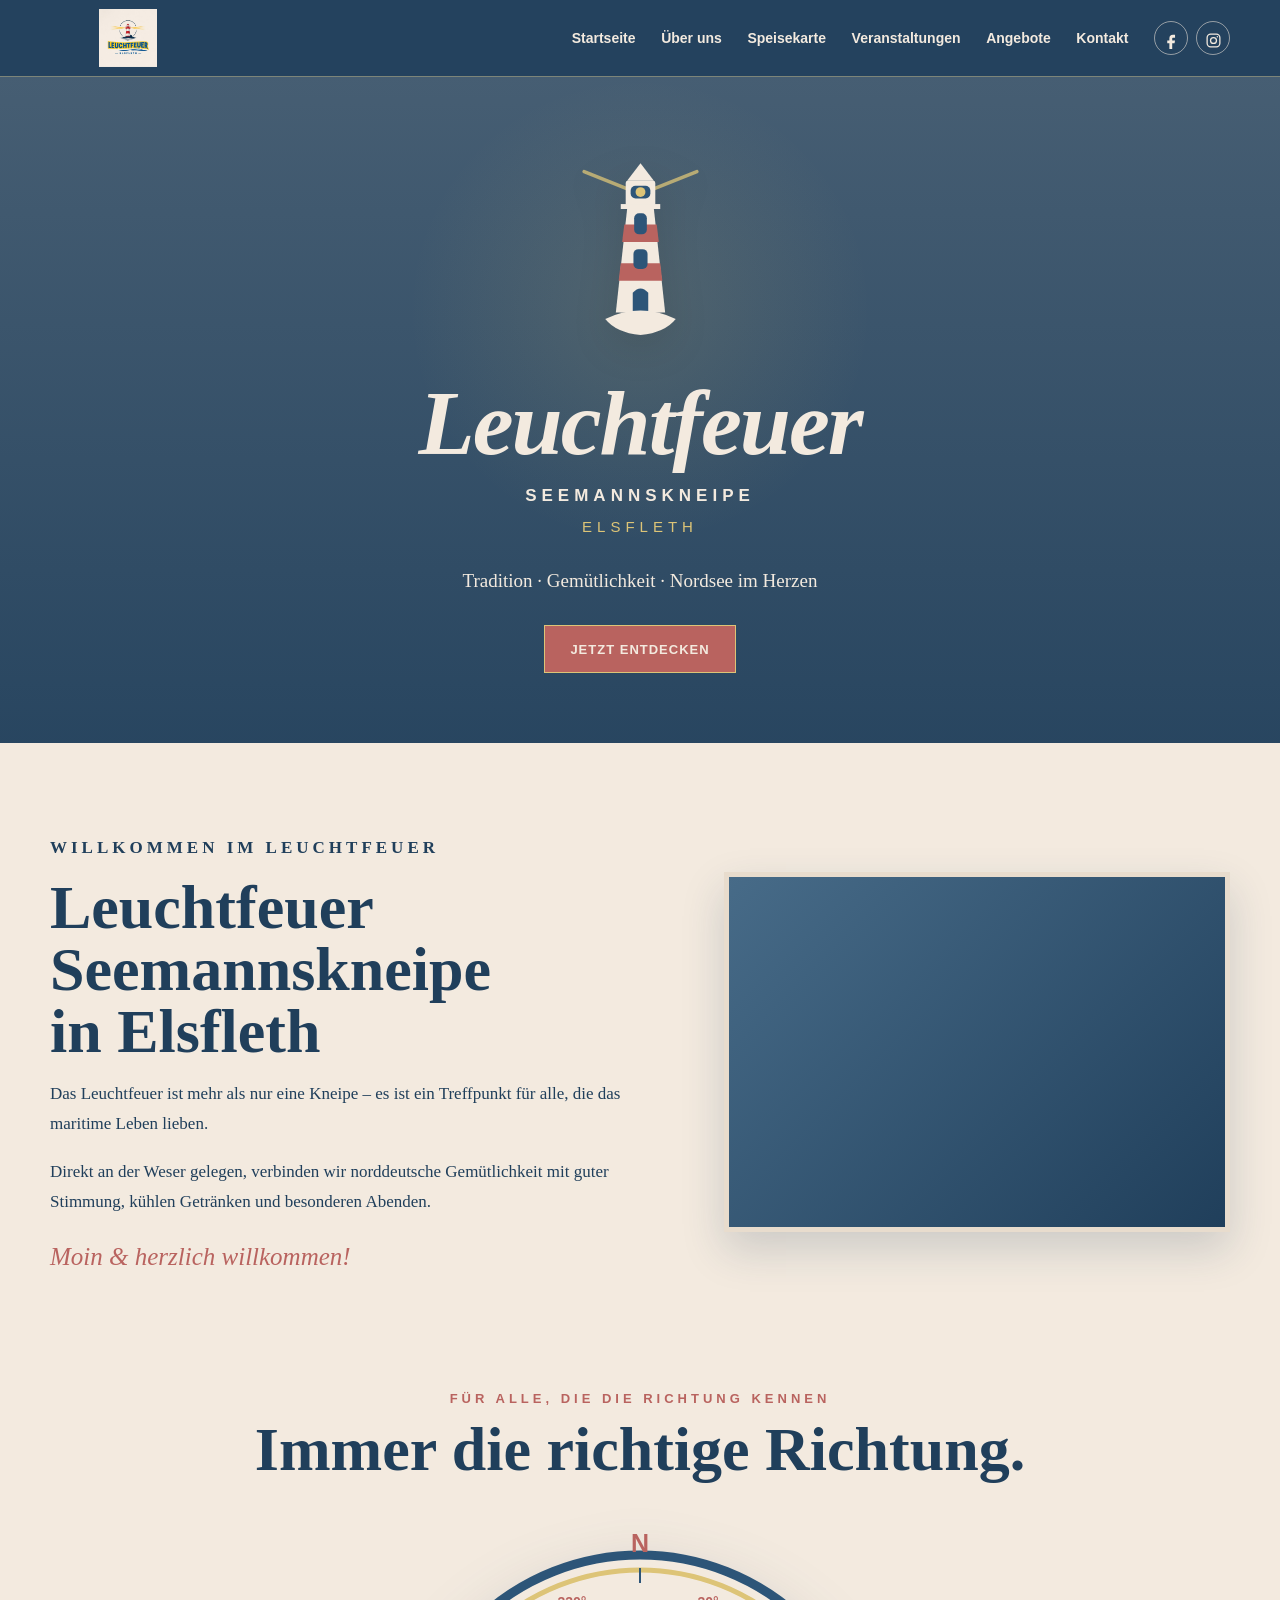
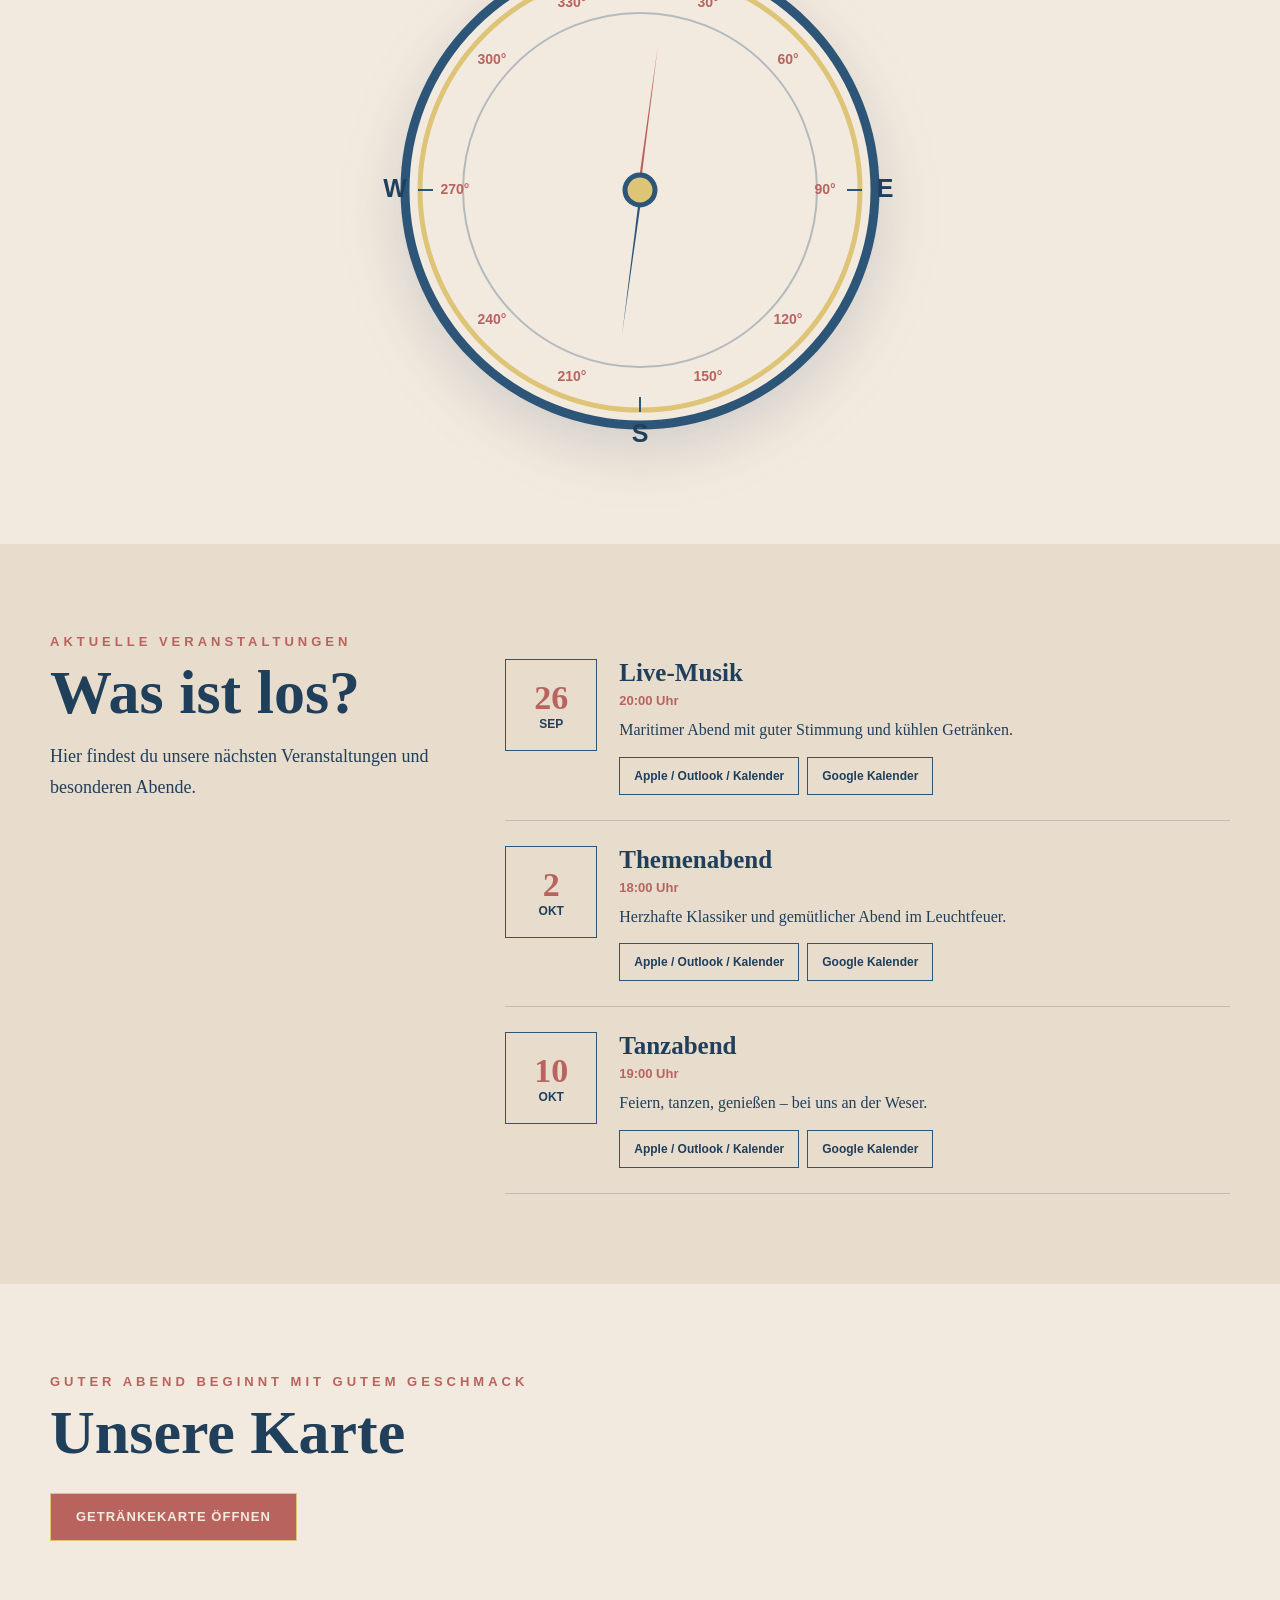
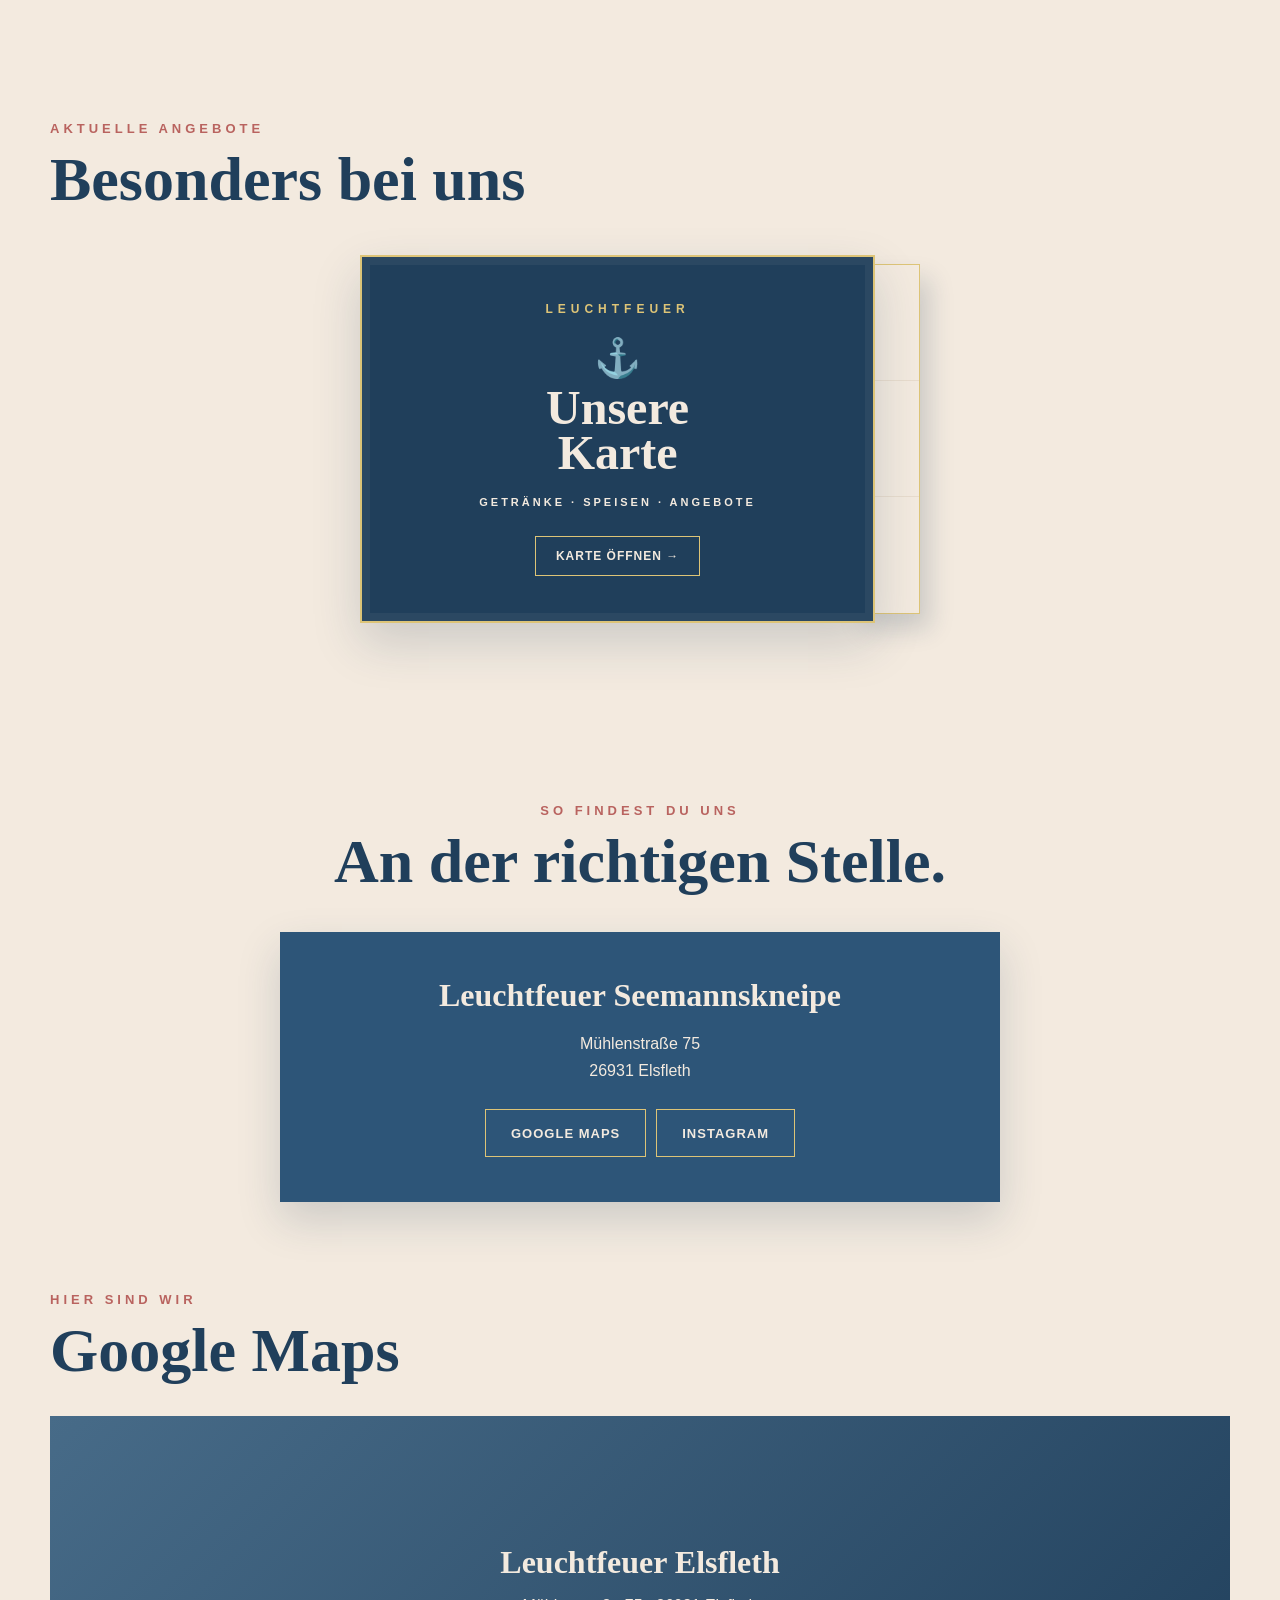
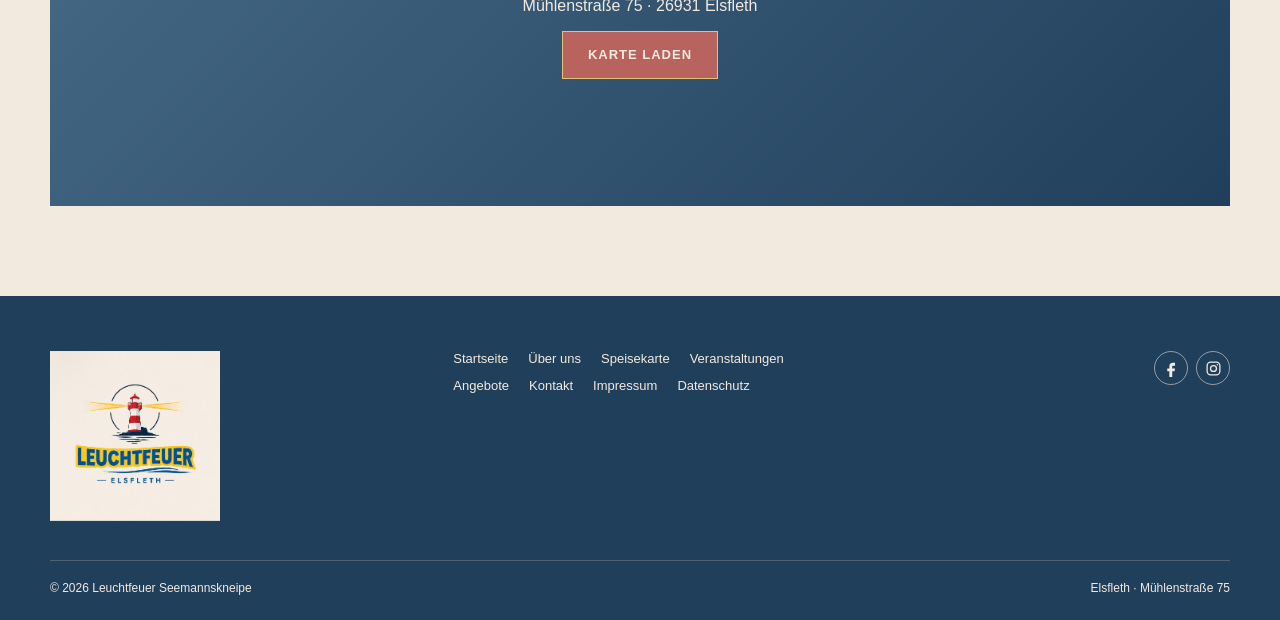
==== commit bb6f52f8: "Add files via upload" ====
--- a/index.html
+++ b/index.html
@@ -984,6 +984,68 @@
 
 
 /* =========================================================
+   ANGEBOTE – BUCH
+========================================================= */
+
+.offer-book-teaser{
+    display:flex;
+    justify-content:center;
+    margin-top:45px;
+    perspective:1400px;
+}
+
+.offer-book{
+    position:relative;
+    width:min(560px,92vw);
+    min-height:320px;
+    padding:0;
+    border:0;
+    background:transparent;
+    cursor:pointer;
+    display:flex;
+    align-items:stretch;
+    transition:transform .35s ease;
+}
+
+.offer-book:hover{
+    transform:translateY(-7px) rotateX(2deg);
+}
+
+.offer-book-cover{
+    position:relative;
+    z-index:2;
+    width:92%;
+    min-height:320px;
+    padding:45px 40px;
+    display:flex;
+    flex-direction:column;
+    justify-content:center;
+    align-items:center;
+    text-align:center;
+    background:var(--blue-dark);
+    color:var(--cream);
+    border:2px solid var(--yellow);
+    box-shadow:0 20px 45px var(--shadow),inset 0 0 0 8px rgba(243,234,223,.05);
+}
+
+.offer-book-line{color:var(--yellow);font-size:12px;font-weight:bold;letter-spacing:5px;}
+.offer-book-anchor{margin:20px 0 5px;color:var(--yellow);font-size:38px;}
+.offer-book h3{margin:0;font-family:Georgia,"Times New Roman",serif;font-size:48px;line-height:.95;}
+.offer-book p{margin:20px 0;color:var(--cream);font-size:11px;letter-spacing:3px;font-weight:bold;}
+.offer-book span{margin-top:8px;padding:12px 20px;border:1px solid var(--yellow);color:var(--cream);font-size:12px;font-weight:bold;letter-spacing:1px;}
+.offer-book-pages{position:absolute;right:0;top:9px;bottom:9px;width:12%;overflow:hidden;background:var(--cream);border-top:1px solid var(--yellow);border-right:1px solid var(--yellow);border-bottom:1px solid var(--yellow);box-shadow:10px 15px 25px var(--shadow);}
+.offer-book-pages div{height:33.333%;border-bottom:1px solid var(--cream-dark);}
+.offer-book-pages div:last-child{border-bottom:0;}
+.hero-menu-btn{margin-left:8px;}
+
+@media(max-width:600px){
+ .hero-menu-btn{margin-left:0;margin-top:10px;}
+ .offer-book{width:94vw;}
+ .offer-book-cover{min-height:280px;padding:35px 25px;}
+ .offer-book h3{font-size:40px;}
+}
+
+/* =========================================================
    MENU BOOK
 ========================================================= */
 
@@ -1130,6 +1192,16 @@
     cursor: pointer;
 }
 
+
+.book-pages{position:relative;width:100%;height:100%;}
+.book-page{display:none;}
+.book-page.active{display:block;animation:bookPageIn .35s ease both;}
+.book-page.turn-away{transform:rotateY(-12deg);opacity:0;}
+.book-page-inner{min-height:100%;}
+.book-page-kicker{color:var(--red);font-size:11px;font-weight:bold;letter-spacing:3px;margin-bottom:15px;}
+.book-empty{text-align:center;}
+.book-controls span{min-width:75px;height:40px;display:grid;place-items:center;background:var(--cream);color:var(--blue);font-size:12px;font-weight:bold;}
+@keyframes bookPageIn{from{opacity:0;transform:translateX(15px) rotateY(-4deg);}to{opacity:1;transform:none;}}
 
 /* =========================================================
    LEGAL
@@ -1452,7 +1524,7 @@
 
         <a href="#start" class="logo-link">
             <img
-                src="/pic/logo.png"
+                src="pic/logo.png"
                 class="header-logo"
                 alt="Leuchtfeuer Elsfleth"
             >
@@ -2049,73 +2121,45 @@
     </h2>
 
 
-    <div
-        class="quick-grid"
-        style="margin-top:45px"
-    >
-
-        <article class="quick-card">
-
-            <h3>
-                Getränke
-            </h3>
-
-            <p>
-                Bier, Longdrinks, alkoholfreie Getränke
-                und vieles mehr.
-            </p>
-
-            <button
-                class="btn"
-                onclick="openMenuBook()"
-            >
-                ZUR KARTE
-            </button>
-
-        </article>
-
-
-        <article class="quick-card">
-
-            <h3>
-                Veranstaltungen
-            </h3>
-
-            <p>
-                Musik, Themenabende und besondere
-                Momente im Leuchtfeuer.
-            </p>
-
-            <a
-                href="#veranstaltungen"
-                class="btn"
-            >
-                EVENTS
-            </a>
-
-        </article>
-
-
-        <article class="quick-card">
-
-            <h3>
-                Direkt an der Weser
-            </h3>
-
-            <p>
-                Mühlenstraße 75 in Elsfleth.
-            </p>
-
-            <a
-                href="https://maps.app.goo.gl/taHxQRXDgLNWMMoy6"
-                target="_blank"
-                rel="noopener"
-                class="btn"
-            >
-                ROUTE ÖFFNEN
-            </a>
-
-        </article>
+    <div class="offer-book-teaser">
+
+        <button
+            class="offer-book"
+            type="button"
+            onclick="openMenuBook()"
+            aria-label="Unsere Produkte und Angebote öffnen"
+        >
+
+            <div class="offer-book-cover">
+
+                <div class="offer-book-line">
+                    LEUCHTFEUER
+                </div>
+
+                <div class="offer-book-anchor">⚓</div>
+
+                <h3>
+                    Unsere<br>
+                    Karte
+                </h3>
+
+                <p>
+                    GETRÄNKE · SPEISEN · ANGEBOTE
+                </p>
+
+                <span>
+                    KARTE ÖFFNEN →
+                </span>
+
+            </div>
+
+            <div class="offer-book-pages">
+                <div></div>
+                <div></div>
+                <div></div>
+            </div>
+
+        </button>
 
     </div>
 
@@ -2254,7 +2298,7 @@
         <div>
 
             <img
-                src="/pic/logo.png"
+                src="pic/logo.png"
                 class="footer-logo"
                 alt="Leuchtfeuer Elsfleth"
             >
@@ -2402,197 +2446,10 @@
         id="book"
     >
 
-        <div class="book-page">
-
-            <h2>
-                Getränke
-            </h2>
-
-            <p>
-                Ein kleiner Einblick in unsere Karte.
-            </p>
-
-
-            <div class="menu-category">
-
-                <h3>
-                    Bier vom Fass
-                </h3>
-
-                <div class="menu-item">
-                    <span class="menu-item-name">
-                        Pils · 0,3 l
-                    </span>
-
-                    <span class="menu-price">
-                        3,20 €
-                    </span>
-                </div>
-
-                <div class="menu-item">
-                    <span class="menu-item-name">
-                        Helles · 0,3 l
-                    </span>
-
-                    <span class="menu-price">
-                        3,20 €
-                    </span>
-                </div>
-
-                <div class="menu-item">
-                    <span class="menu-item-name">
-                        Weizen · 0,5 l
-                    </span>
-
-                    <span class="menu-price">
-                        4,90 €
-                    </span>
-                </div>
-
-                <div class="menu-item">
-                    <span class="menu-item-name">
-                        Alster · 0,3 l
-                    </span>
-
-                    <span class="menu-price">
-                        3,20 €
-                    </span>
-                </div>
-
-            </div>
-
-        </div>
-
-
-        <div class="book-page" style="display:none">
-
-            <h2>
-                Alkoholfrei
-            </h2>
-
-
-            <div class="menu-category">
-
-                <h3>
-                    Erfrischendes
-                </h3>
-
-                <div class="menu-item">
-                    <span class="menu-item-name">
-                        Wasser · 0,25 l
-                    </span>
-
-                    <span class="menu-price">
-                        2,80 €
-                    </span>
-                </div>
-
-                <div class="menu-item">
-                    <span class="menu-item-name">
-                        Cola · 0,3 l
-                    </span>
-
-                    <span class="menu-price">
-                        3,00 €
-                    </span>
-                </div>
-
-                <div class="menu-item">
-                    <span class="menu-item-name">
-                        Fanta · 0,3 l
-                    </span>
-
-                    <span class="menu-price">
-                        3,00 €
-                    </span>
-                </div>
-
-                <div class="menu-item">
-                    <span class="menu-item-name">
-                        Apfelschorle · 0,3 l
-                    </span>
-
-                    <span class="menu-price">
-                        3,00 €
-                    </span>
-                </div>
-
-            </div>
-
-        </div>
-
-
-        <div class="book-page" style="display:none">
-
-            <h2>
-                Longdrinks
-            </h2>
-
-
-            <div class="menu-category">
-
-                <h3>
-                    Klassiker
-                </h3>
-
-                <div class="menu-item">
-                    <span class="menu-item-name">
-                        Gin Tonic
-                    </span>
-
-                    <span class="menu-price">
-                        7,50 €
-                    </span>
-                </div>
-
-                <div class="menu-item">
-                    <span class="menu-item-name">
-                        Cuba Libre
-                    </span>
-
-                    <span class="menu-price">
-                        7,50 €
-                    </span>
-                </div>
-
-                <div class="menu-item">
-                    <span class="menu-item-name">
-                        Vodka Lemon
-                    </span>
-
-                    <span class="menu-price">
-                        7,50 €
-                    </span>
-                </div>
-
-            </div>
-
-        </div>
-
-
-        <div class="book-page" style="display:none">
-
-            <h2>
-                Zum Abschluss
-            </h2>
-
-            <p
-                style="
-                font-family:Georgia,serif;
-                font-size:19px;
-                line-height:1.8;
-                "
-            >
-                Preise und Getränke können bequem über
-                den Admin-Bereich angepasst werden.
-            </p>
-
-            <p>
-                Moin und Prost!
-            </p>
-
-        </div>
-
+        <div
+            id="bookPages"
+            class="book-pages"
+        ></div>
 
         <div class="book-controls">
 
@@ -2602,6 +2459,8 @@
             >
                 ←
             </button>
+
+            <span id="bookPageNumber">1 / 1</span>
 
             <button
                 onclick="nextPage()"
@@ -3482,4 +3341,4 @@
 </script>
 
 </body>
-</html>
+</html>
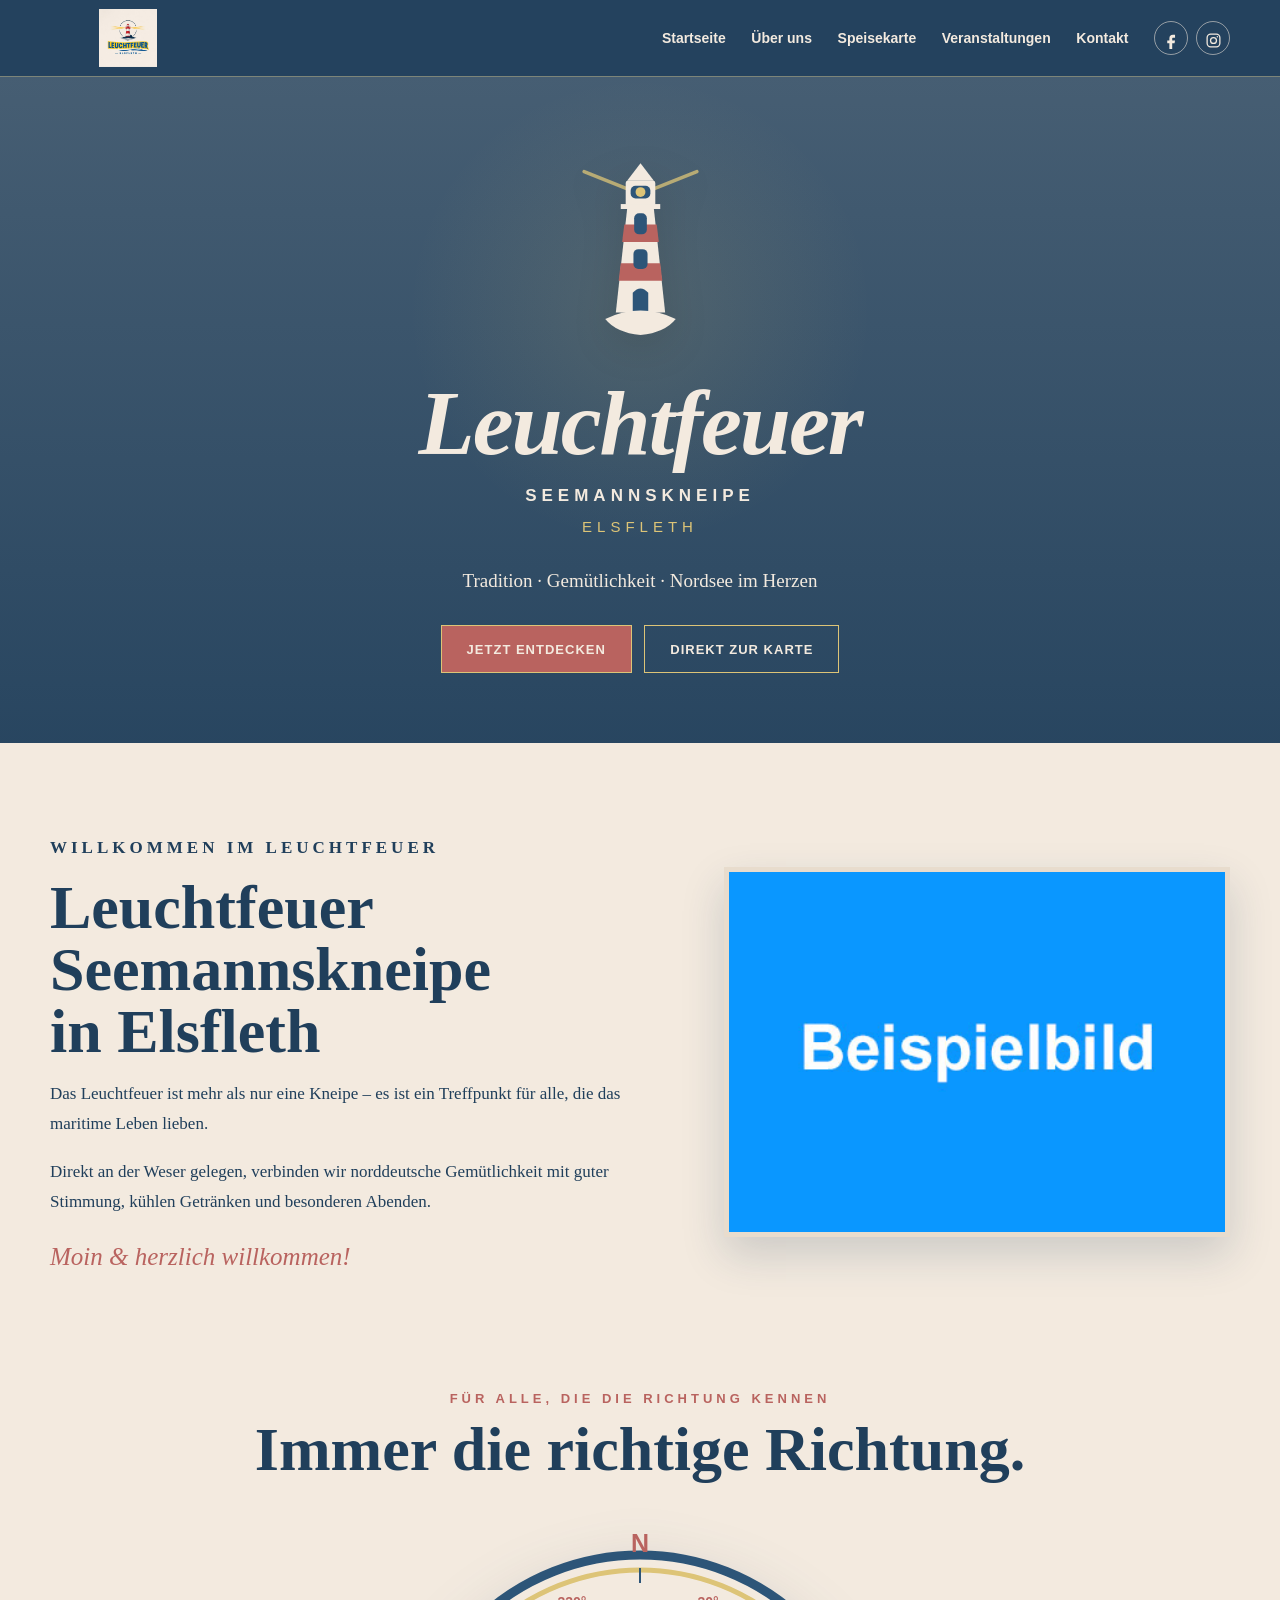
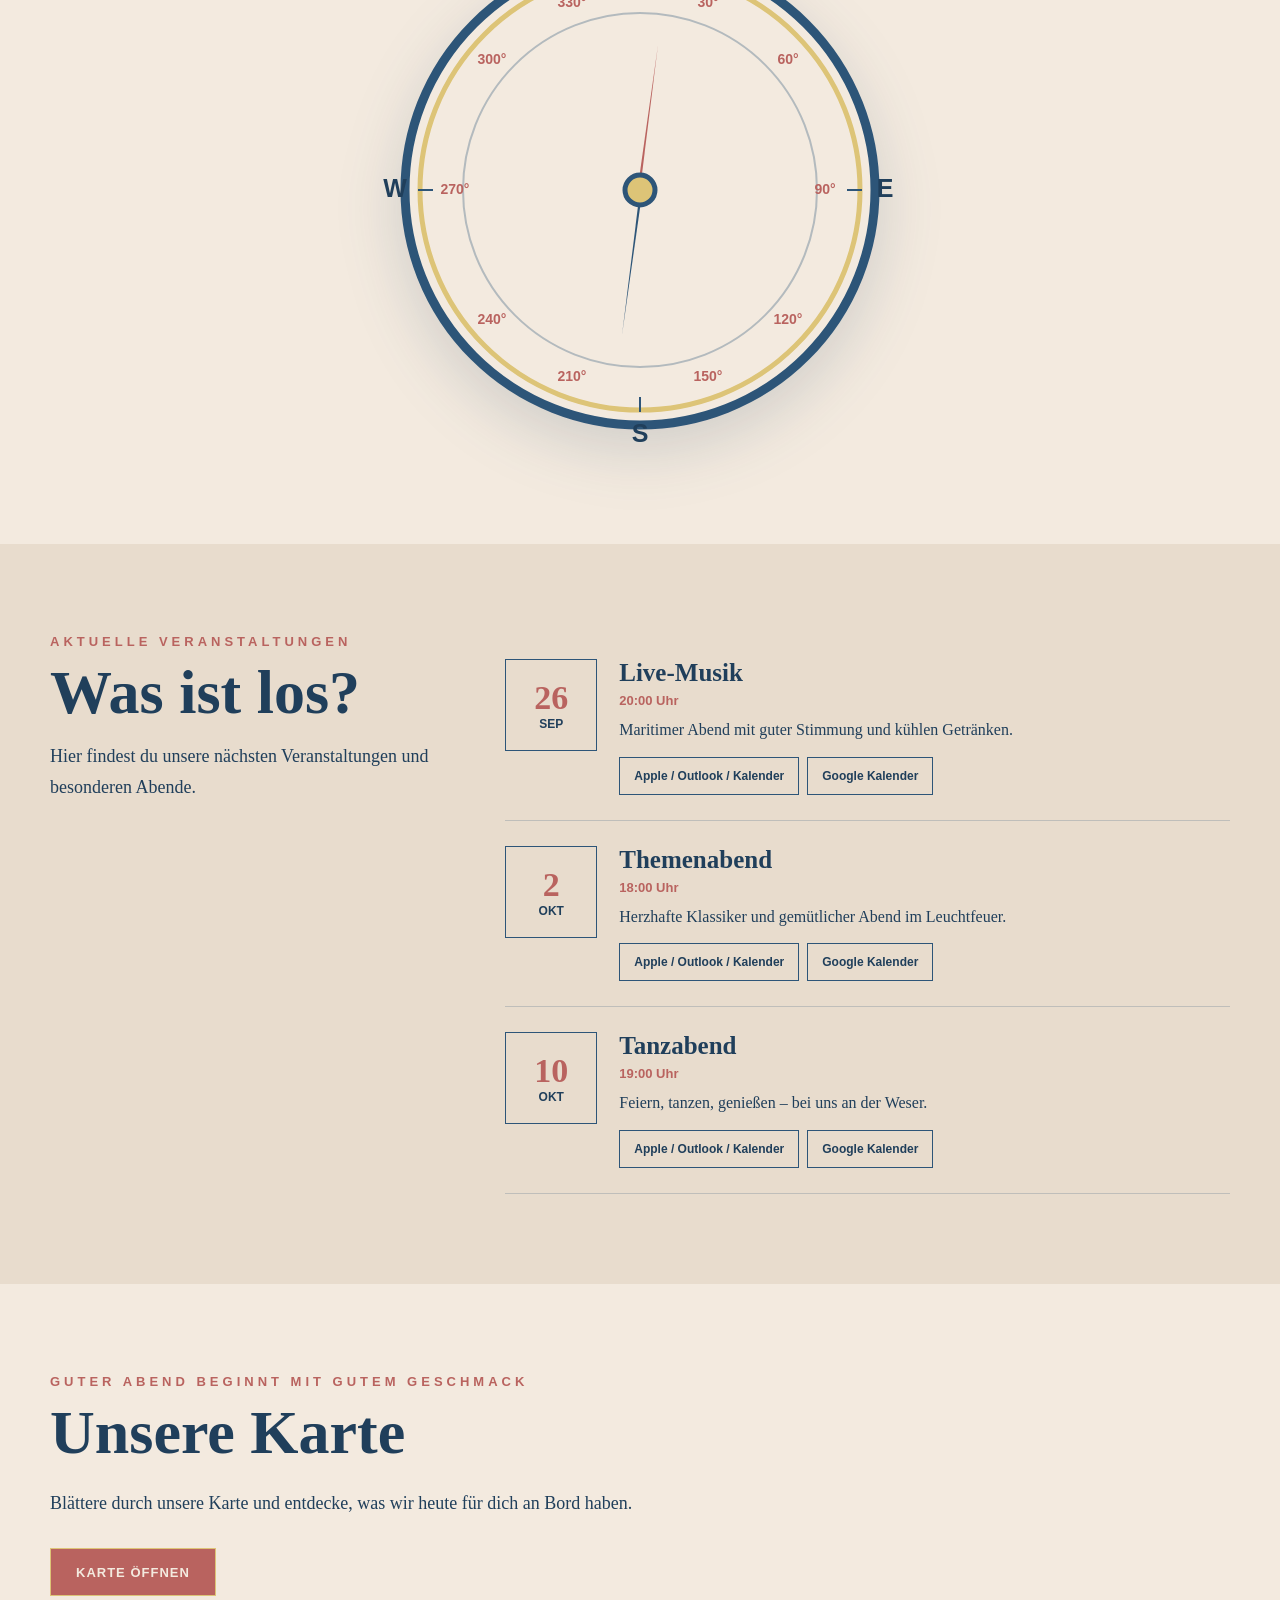
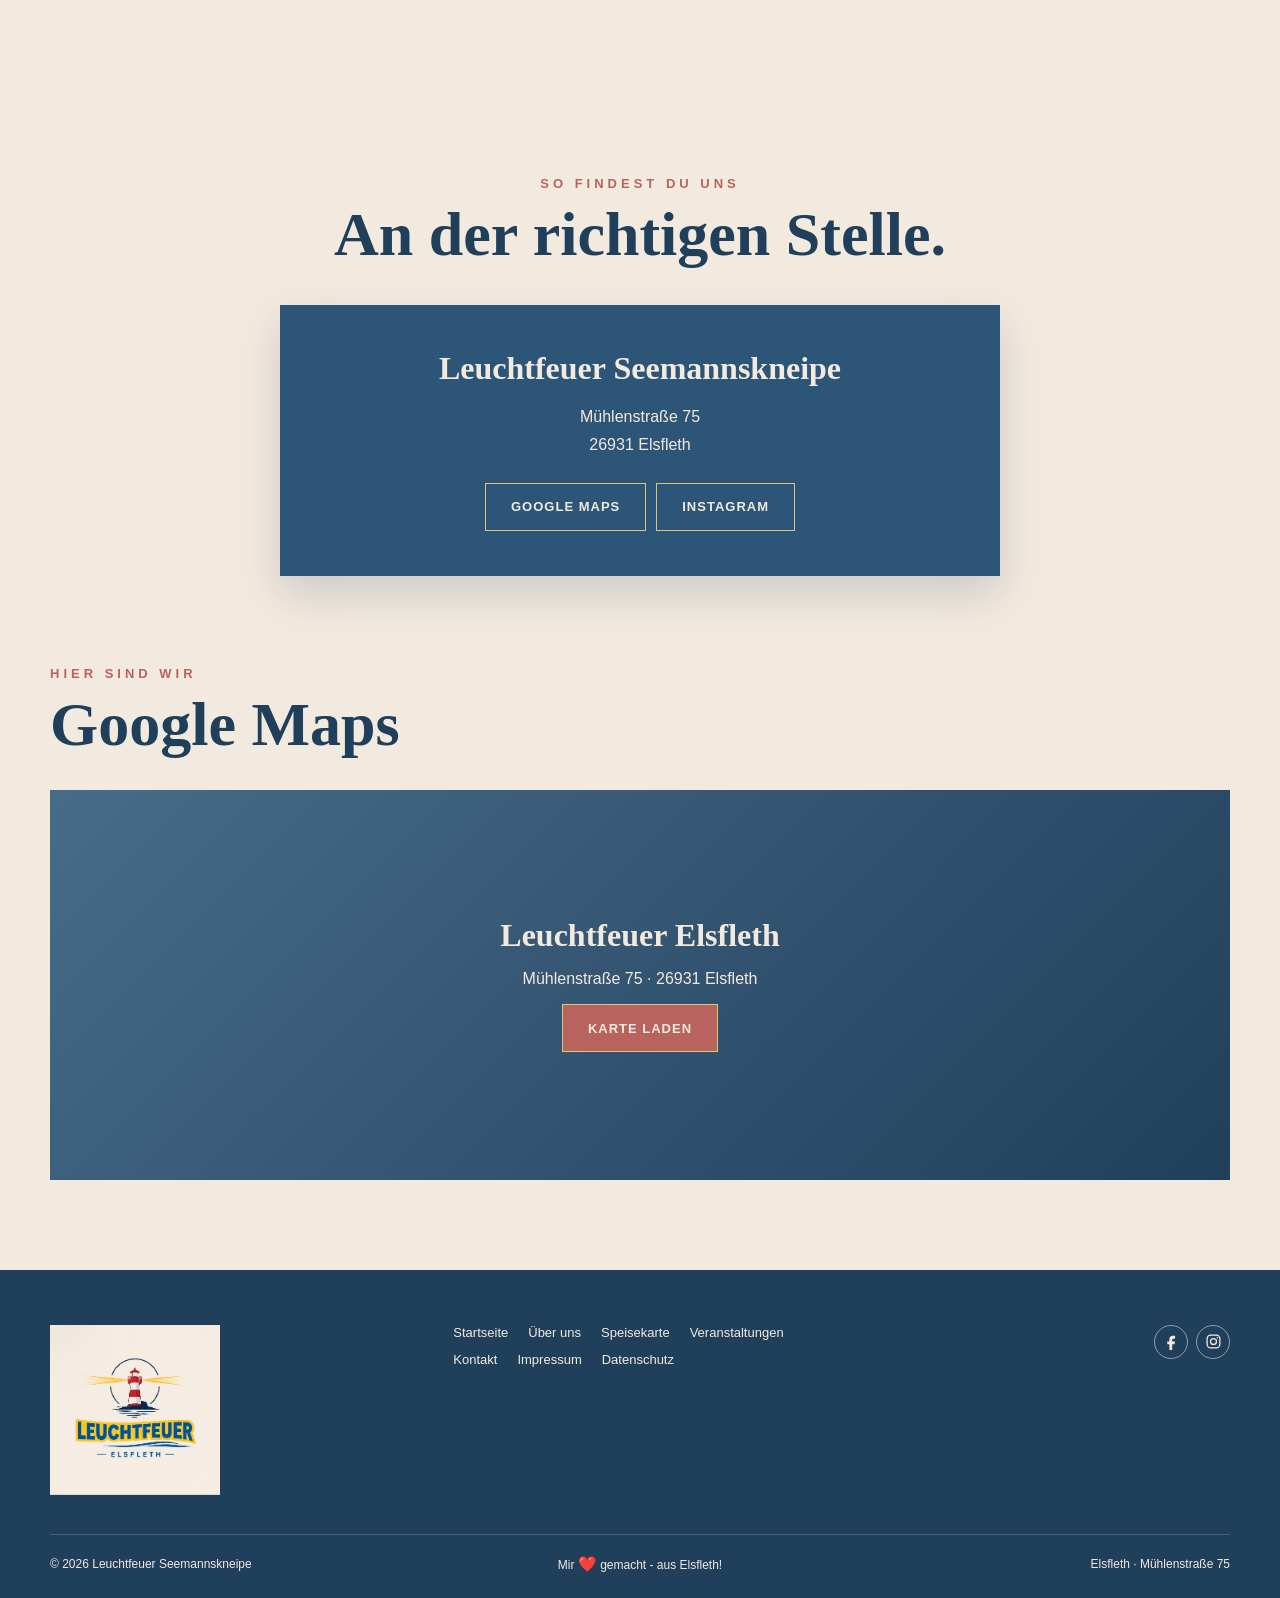
==== commit 1699d493: "Update print statement from 'Hello' to 'Goodbye'" ====
--- a/index.html
+++ b/index.html
@@ -19,7 +19,7 @@
 
 /* =========================================================
    LEUCHTFEUER – DESIGN
-   Nur Farben aus dem Logo, etwas ruhiger abgestimmt
+   Nur Farben aus dem Logo
 ========================================================= */
 
 :root {
@@ -422,6 +422,15 @@
     margin-top: 28px;
 }
 
+.hero-menu-btn {
+    margin-left: 8px;
+    background: transparent;
+}
+
+.hero-menu-btn:hover {
+    background: var(--red);
+}
+
 
 /* =========================================================
    SECTIONS
@@ -501,20 +510,31 @@
     font-style: italic;
 }
 
+
+/* =========================================================
+   NEUES BILD NEBEN HERZLICH WILLKOMMEN
+========================================================= */
+
 .welcome-image {
     min-height: 360px;
 
-    background:
-        linear-gradient(
-            135deg,
-            var(--blue-light),
-            var(--blue-dark)
-        );
-
     border: 5px solid var(--cream-dark);
 
     box-shadow:
         0 18px 40px var(--shadow);
+
+    overflow: hidden;
+
+    background: var(--cream-dark);
+}
+
+.welcome-image img {
+    display: block;
+
+    width: 100%;
+    height: 360px;
+
+    object-fit: cover;
 }
 
 
@@ -578,11 +598,6 @@
     dominant-baseline: middle;
 }
 
-/*
-   Die Himmelsrichtungen liegen bewusst außerhalb
-   des inneren Kreises.
-*/
-
 .compass-direction {
     fill: var(--blue-dark);
 
@@ -749,6 +764,15 @@
 .calendar-btn:hover {
     background: var(--blue);
     color: var(--cream);
+}
+
+
+/* =========================================================
+   SPEISEKARTE
+========================================================= */
+
+.menu-section-actions {
+    margin-top: 30px;
 }
 
 
@@ -805,57 +829,6 @@
 
 .address-actions .btn:hover {
     background: var(--red);
-}
-
-
-/* =========================================================
-   QUICK CARDS
-========================================================= */
-
-.quick-grid {
-    display: grid;
-
-    grid-template-columns:
-        repeat(3, minmax(0, 1fr));
-
-    gap: 2px;
-
-    background: var(--blue-dark);
-}
-
-.quick-card {
-    min-height: 230px;
-
-    padding: 35px;
-
-    background: var(--blue);
-
-    color: var(--cream);
-
-    display: flex;
-    flex-direction: column;
-    justify-content: center;
-}
-
-.quick-card h3 {
-    margin: 0 0 10px;
-
-    font-family:
-        Georgia,
-        "Times New Roman",
-        serif;
-
-    font-size: 27px;
-}
-
-.quick-card p {
-    line-height: 1.6;
-}
-
-.quick-card .btn {
-    align-self: flex-start;
-    margin-top: 15px;
-    background: transparent;
 }
 
 
@@ -967,6 +940,11 @@
     gap: 8px;
 }
 
+
+/* =========================================================
+   FOOTER BOTTOM
+========================================================= */
+
 .footer-bottom {
     width: min(1180px, calc(100% - 32px));
 
@@ -975,75 +953,39 @@
 
     border-top: 1px solid rgba(243,234,223,.2);
 
-    display: flex;
-    justify-content: space-between;
+    display: grid;
+
+    grid-template-columns: 1fr auto 1fr;
+
+    align-items: center;
+
     gap: 15px;
 
     font-size: 12px;
 }
 
-
-/* =========================================================
-   ANGEBOTE – BUCH
-========================================================= */
-
-.offer-book-teaser{
-    display:flex;
-    justify-content:center;
-    margin-top:45px;
-    perspective:1400px;
-}
-
-.offer-book{
-    position:relative;
-    width:min(560px,92vw);
-    min-height:320px;
-    padding:0;
-    border:0;
-    background:transparent;
-    cursor:pointer;
-    display:flex;
-    align-items:stretch;
-    transition:transform .35s ease;
-}
-
-.offer-book:hover{
-    transform:translateY(-7px) rotateX(2deg);
-}
-
-.offer-book-cover{
-    position:relative;
-    z-index:2;
-    width:92%;
-    min-height:320px;
-    padding:45px 40px;
-    display:flex;
-    flex-direction:column;
-    justify-content:center;
-    align-items:center;
-    text-align:center;
-    background:var(--blue-dark);
-    color:var(--cream);
-    border:2px solid var(--yellow);
-    box-shadow:0 20px 45px var(--shadow),inset 0 0 0 8px rgba(243,234,223,.05);
-}
-
-.offer-book-line{color:var(--yellow);font-size:12px;font-weight:bold;letter-spacing:5px;}
-.offer-book-anchor{margin:20px 0 5px;color:var(--yellow);font-size:38px;}
-.offer-book h3{margin:0;font-family:Georgia,"Times New Roman",serif;font-size:48px;line-height:.95;}
-.offer-book p{margin:20px 0;color:var(--cream);font-size:11px;letter-spacing:3px;font-weight:bold;}
-.offer-book span{margin-top:8px;padding:12px 20px;border:1px solid var(--yellow);color:var(--cream);font-size:12px;font-weight:bold;letter-spacing:1px;}
-.offer-book-pages{position:absolute;right:0;top:9px;bottom:9px;width:12%;overflow:hidden;background:var(--cream);border-top:1px solid var(--yellow);border-right:1px solid var(--yellow);border-bottom:1px solid var(--yellow);box-shadow:10px 15px 25px var(--shadow);}
-.offer-book-pages div{height:33.333%;border-bottom:1px solid var(--cream-dark);}
-.offer-book-pages div:last-child{border-bottom:0;}
-.hero-menu-btn{margin-left:8px;}
-
-@media(max-width:600px){
- .hero-menu-btn{margin-left:0;margin-top:10px;}
- .offer-book{width:94vw;}
- .offer-book-cover{min-height:280px;padding:35px 25px;}
- .offer-book h3{font-size:40px;}
-}
+.footer-bottom > span:last-child {
+    text-align: right;
+}
+
+.footer-credit {
+    text-align: center;
+    white-space: nowrap;
+}
+
+.footer-credit a {
+    color: var(--cream);
+}
+
+.footer-credit a:hover {
+    color: var(--yellow);
+}
+
+.footer-heart {
+    color: var(--red);
+    font-size: 15px;
+}
+
 
 /* =========================================================
    MENU BOOK
@@ -1086,7 +1028,14 @@
     font-size: 25px;
 
     cursor: pointer;
-}
+
+    z-index: 20;
+}
+
+
+/* =========================================================
+   BUCH
+========================================================= */
 
 .book {
     position: relative;
@@ -1097,29 +1046,169 @@
     perspective: 1800px;
 }
 
+.book-pages {
+    position: relative;
+
+    width: 100%;
+    height: 100%;
+
+    overflow: hidden;
+
+    border: 1px solid var(--yellow);
+
+    box-shadow:
+        0 30px 80px rgba(0,0,0,.28);
+}
+
 .book-page {
     position: absolute;
+
     inset: 0;
 
-    padding: clamp(30px, 5vw, 65px);
+    padding:
+        clamp(30px, 5vw, 65px)
+        clamp(25px, 5vw, 65px)
+        95px;
 
     overflow-y: auto;
 
-    background: var(--cream);
-
-    border: 1px solid var(--yellow);
-
-    box-shadow:
-        0 30px 80px rgba(0,0,0,.28);
+    background:
+        linear-gradient(
+            90deg,
+            rgba(32,63,91,.05),
+            transparent 8%,
+            transparent 92%,
+            rgba(32,63,91,.04)
+        ),
+        var(--cream);
+
+    display: none;
+
+    transform-origin: left center;
 
     backface-visibility: hidden;
-
-    transition:
-        transform .6s ease;
+}
+
+.book-page.active {
+    display: block;
+
+    animation:
+        bookPageIn .55s ease both;
+}
+
+.book-page.turn-next {
+    animation:
+        bookTurnNext .55s ease both;
+}
+
+.book-page.turn-prev {
+    animation:
+        bookTurnPrev .55s ease both;
+}
+
+@keyframes bookPageIn {
+
+    from {
+        opacity: 0;
+        transform:
+            rotateY(-12deg)
+            translateX(25px);
+    }
+
+    to {
+        opacity: 1;
+        transform:
+            rotateY(0)
+            translateX(0);
+    }
+
+}
+
+@keyframes bookTurnNext {
+
+    from {
+        opacity: 0;
+        transform:
+            rotateY(18deg)
+            translateX(35px);
+    }
+
+    to {
+        opacity: 1;
+        transform:
+            rotateY(0)
+            translateX(0);
+    }
+
+}
+
+@keyframes bookTurnPrev {
+
+    from {
+        opacity: 0;
+        transform:
+            rotateY(-18deg)
+            translateX(-35px);
+    }
+
+    to {
+        opacity: 1;
+        transform:
+            rotateY(0)
+            translateX(0);
+    }
+
+}
+
+
+.book-page::before {
+    content: "";
+
+    position: absolute;
+
+    left: 25px;
+    top: 25px;
+    bottom: 25px;
+
+    width: 1px;
+
+    background:
+        rgba(185,99,95,.22);
+}
+
+.book-page::after {
+    content: "";
+
+    position: absolute;
+
+    inset: 15px;
+
+    border: 1px solid rgba(221,196,119,.55);
+
+    pointer-events: none;
+}
+
+.book-page-inner {
+    position: relative;
+    z-index: 2;
+
+    min-height: 100%;
+}
+
+.book-page-kicker {
+    color: var(--red);
+
+    font-size: 11px;
+    font-weight: bold;
+
+    letter-spacing: 4px;
+
+    margin-bottom: 15px;
 }
 
 .book-page h2 {
-    margin-top: 0;
+    margin:
+        0 0 35px;
 
     color: var(--blue-dark);
 
@@ -1128,55 +1217,150 @@
         "Times New Roman",
         serif;
 
-    font-size: 42px;
-}
-
-.menu-category {
-    margin-top: 30px;
-}
-
-.menu-category h3 {
-    color: var(--red);
+    font-size: clamp(36px, 6vw, 52px);
+
+    line-height: 1;
+}
+
+.book-page-intro {
+    margin:
+        -15px 0 30px;
+
+    color: var(--blue-light);
 
     font-family:
         Georgia,
         "Times New Roman",
         serif;
 
-    font-size: 24px;
-}
+    font-size: 16px;
+
+    line-height: 1.6;
+}
+
+
+/* =========================================================
+   KATEGORIE
+========================================================= */
+
+.menu-category {
+    margin-top: 25px;
+}
+
+.menu-category h3 {
+    margin:
+        0 0 12px;
+
+    padding-bottom: 9px;
+
+    border-bottom:
+        2px solid var(--yellow);
+
+    color: var(--red);
+
+    font-family:
+        Georgia,
+        "Times New Roman",
+        serif;
+
+    font-size: 25px;
+}
+
+
+/* =========================================================
+   PRODUKTE
+========================================================= */
 
 .menu-item {
-    display: flex;
-    justify-content: space-between;
+    display: grid;
+
+    grid-template-columns:
+        minmax(0, 1fr)
+        auto;
+
     gap: 20px;
 
-    padding: 12px 0;
-
-    border-bottom: 1px solid rgba(45,85,120,.2);
+    align-items: baseline;
+
+    padding: 14px 0;
+
+    border-bottom:
+        1px solid rgba(45,85,120,.20);
 }
 
 .menu-item-name {
+    color: var(--blue-dark);
+
     font-weight: bold;
+
+    line-height: 1.4;
+}
+
+.menu-item-description {
+    margin-top: 3px;
+
+    color: var(--blue-light);
+
+    font-family:
+        Georgia,
+        "Times New Roman",
+        serif;
+
+    font-size: 13px;
+
+    line-height: 1.4;
 }
 
 .menu-price {
     white-space: nowrap;
+
     color: var(--red);
+
+    font-family:
+        Georgia,
+        "Times New Roman",
+        serif;
+
+    font-size: 18px;
+
     font-weight: bold;
 }
+
+.book-empty {
+    min-height: 100%;
+
+    display: grid;
+    place-items: center;
+
+    text-align: center;
+
+    color: var(--blue-dark);
+}
+
+.book-empty h2 {
+    margin-bottom: 15px;
+}
+
+
+/* =========================================================
+   BUCH CONTROLS
+========================================================= */
 
 .book-controls {
     position: absolute;
 
     left: 50%;
-    bottom: 15px;
-
-    transform: translateX(-50%);
+    bottom: 14px;
+
+    transform:
+        translateX(-50%);
 
     z-index: 10;
 
     display: flex;
+
+    align-items: center;
+
     gap: 10px;
 }
 
@@ -1190,18 +1374,31 @@
     color: var(--blue);
 
     cursor: pointer;
-}
-
-
-.book-pages{position:relative;width:100%;height:100%;}
-.book-page{display:none;}
-.book-page.active{display:block;animation:bookPageIn .35s ease both;}
-.book-page.turn-away{transform:rotateY(-12deg);opacity:0;}
-.book-page-inner{min-height:100%;}
-.book-page-kicker{color:var(--red);font-size:11px;font-weight:bold;letter-spacing:3px;margin-bottom:15px;}
-.book-empty{text-align:center;}
-.book-controls span{min-width:75px;height:40px;display:grid;place-items:center;background:var(--cream);color:var(--blue);font-size:12px;font-weight:bold;}
-@keyframes bookPageIn{from{opacity:0;transform:translateX(15px) rotateY(-4deg);}to{opacity:1;transform:none;}}
+
+    transition:
+        background .2s ease,
+        color .2s ease;
+}
+
+.book-controls button:hover {
+    background: var(--blue);
+    color: var(--cream);
+}
+
+.book-controls span {
+    min-width: 75px;
+    height: 40px;
+
+    display: grid;
+    place-items: center;
+
+    background: var(--cream);
+    color: var(--blue);
+
+    font-size: 12px;
+    font-weight: bold;
+}
+
 
 /* =========================================================
    LEGAL
@@ -1299,10 +1496,6 @@
         grid-template-columns: 1fr;
     }
 
-    .quick-grid {
-        grid-template-columns: 1fr;
-    }
-
     .footer-inner {
         grid-template-columns: 1fr;
     }
@@ -1312,8 +1505,18 @@
     }
 
     .footer-bottom {
-        flex-direction: column;
-    }
+        grid-template-columns: 1fr;
+        text-align: center;
+    }
+
+    .footer-bottom > span:last-child {
+        text-align: center;
+    }
+
+    .footer-credit {
+        order: 2;
+    }
+
 }
 
 
@@ -1339,6 +1542,7 @@
         right: 0;
 
         display: none;
+
         flex-direction: column;
         align-items: stretch;
 
@@ -1346,7 +1550,8 @@
 
         background: var(--blue-dark);
 
-        border-bottom: 1px solid rgba(234,216,155,.4);
+        border-bottom:
+            1px solid rgba(234,216,155,.4);
     }
 
     .main-nav.open {
@@ -1366,7 +1571,8 @@
         margin-top: 5px;
         padding-top: 10px;
 
-        border-top: 1px solid rgba(243,234,223,.15);
+        border-top:
+            1px solid rgba(243,234,223,.15);
     }
 
     .hero {
@@ -1387,6 +1593,15 @@
 
     .hero-text {
         font-size: 17px;
+    }
+
+    .hero .btn {
+        margin-left: 0;
+        width: min(300px, 100%);
+    }
+
+    .hero-menu-btn {
+        margin-top: 10px;
     }
 
     .section {
@@ -1402,12 +1617,18 @@
         min-height: 250px;
     }
 
+    .welcome-image img {
+        height: 250px;
+    }
+
     .compass-wrap {
         width: min(430px, 96vw);
     }
 
     .event {
-        grid-template-columns: 70px minmax(0,1fr);
+        grid-template-columns:
+            70px minmax(0,1fr);
+
         gap: 14px;
     }
 
@@ -1425,15 +1646,36 @@
     }
 
     .book {
-        height: 78vh;
+        height: 82vh;
     }
 
     .book-page {
-        padding: 35px 25px 80px;
+        padding:
+            35px
+            25px
+            85px;
+    }
+
+    .book-page::before {
+        left: 15px;
     }
 
     .book-page h2 {
         font-size: 34px;
+    }
+
+    .book-item {
+        grid-template-columns:
+            minmax(0, 1fr)
+            auto;
+    }
+
+    .menu-item {
+        gap: 10px;
+    }
+
+    .menu-price {
+        font-size: 16px;
     }
 
     .legal-page {
@@ -1451,6 +1693,7 @@
         top: 10px;
         right: 10px;
     }
+
 }
 
 
@@ -1488,6 +1731,16 @@
     .calendar-btn {
         width: 100%;
     }
+
+    .menu-item {
+        grid-template-columns: 1fr;
+        gap: 5px;
+    }
+
+    .menu-price {
+        text-align: left;
+    }
+
 }
 
 
@@ -1523,11 +1776,13 @@
     <div class="header-inner">
 
         <a href="#start" class="logo-link">
+
             <img
                 src="pic/logo.png"
                 class="header-logo"
                 alt="Leuchtfeuer Elsfleth"
             >
+
         </a>
 
 
@@ -1537,20 +1792,35 @@
             aria-label="Navigation öffnen"
             aria-expanded="false"
         >
+
             <span></span>
             <span></span>
             <span></span>
+
         </button>
 
 
         <nav class="main-nav" id="mainNav">
 
-            <a href="#start">Startseite</a>
-            <a href="#ueber-uns">Über uns</a>
-            <a href="#speisekarte">Speisekarte</a>
-            <a href="#veranstaltungen">Veranstaltungen</a>
-            <a href="#angebote">Angebote</a>
-            <a href="#kontakt">Kontakt</a>
+            <a href="#start">
+                Startseite
+            </a>
+
+            <a href="#ueber-uns">
+                Über uns
+            </a>
+
+            <a href="#speisekarte">
+                Speisekarte
+            </a>
+
+            <a href="#veranstaltungen">
+                Veranstaltungen
+            </a>
+
+            <a href="#kontakt">
+                Kontakt
+            </a>
 
 
             <div class="socials">
@@ -1565,14 +1835,21 @@
                     aria-label="Facebook"
                 >
 
-                    <svg viewBox="0 0 24 24" fill="currentColor">
-                        <path d="M14 8h3V4h-3c-3.3 0-5 1.9-5 5v3H6v4h3v8h4v-8h3.3l.7-4H13V9c0-.7.3-1 1-1z"/>
+                    <svg
+                        viewBox="0 0 24 24"
+                        fill="currentColor"
+                    >
+
+                        <path
+                            d="M14 8h3V4h-3c-3.3 0-5 1.9-5 5v3H6v4h3v8h4v-8h3.3l.7-4H13V9c0-.7.3-1 1-1z"
+                        />
+
                     </svg>
 
                 </a>
 
 
-                <!-- INSTAGRAM – echtes Instagram-Symbol -->
+                <!-- INSTAGRAM -->
 
                 <a
                     class="social-icon"
@@ -1588,6 +1865,7 @@
                         stroke="currentColor"
                         stroke-width="1.8"
                     >
+
                         <rect
                             x="3"
                             y="3"
@@ -1596,7 +1874,11 @@
                             rx="5"
                         />
 
-                        <circle cx="12" cy="12" r="4.2"/>
+                        <circle
+                            cx="12"
+                            cy="12"
+                            r="4.2"
+                        />
 
                         <circle
                             cx="17.4"
@@ -1605,6 +1887,7 @@
                             fill="currentColor"
                             stroke="none"
                         />
+
                     </svg>
 
                 </a>
@@ -1640,13 +1923,26 @@
 
             <!-- Lichtstrahlen -->
 
-            <g class="lighthouse-beam"
-               stroke="var(--yellow)"
-               stroke-width="5"
-               stroke-linecap="round">
-
-                <line x1="110" y1="67" x2="30" y2="35"/>
-                <line x1="110" y1="67" x2="190" y2="35"/>
+            <g
+                class="lighthouse-beam"
+                stroke="var(--yellow)"
+                stroke-width="5"
+                stroke-linecap="round"
+            >
+
+                <line
+                    x1="110"
+                    y1="67"
+                    x2="30"
+                    y2="35"
+                />
+
+                <line
+                    x1="110"
+                    y1="67"
+                    x2="190"
+                    y2="35"
+                />
 
             </g>
 
@@ -1670,6 +1966,7 @@
                 fill="var(--cream)"
             />
 
+
             <!-- Laternenfenster -->
 
             <rect
@@ -1682,7 +1979,7 @@
             />
 
 
-            <!-- Licht MITTIG im Kopf -->
+            <!-- Licht mittig -->
 
             <circle
                 class="lighthouse-light"
@@ -1707,11 +2004,13 @@
             <!-- Turm -->
 
             <path
-                d="M91 88
-                   L129 88
-                   L145 235
-                   L75 235
-                   Z"
+                d="
+                    M91 88
+                    L129 88
+                    L145 235
+                    L75 235
+                    Z
+                "
                 fill="var(--cream)"
             />
 
@@ -1719,12 +2018,24 @@
             <!-- Rote Streifen -->
 
             <path
-                d="M87 110 L133 110 L136 135 L84 135 Z"
+                d="
+                    M87 110
+                    L133 110
+                    L136 135
+                    L84 135
+                    Z
+                "
                 fill="var(--red)"
             />
 
             <path
-                d="M82 165 L138 165 L141 190 L79 190 Z"
+                d="
+                    M82 165
+                    L138 165
+                    L141 190
+                    L79 190
+                    Z
+                "
                 fill="var(--red)"
             />
 
@@ -1753,10 +2064,13 @@
             <!-- Eingang -->
 
             <path
-                d="M99 235
-                   L99 207
-                   Q110 195 121 207
-                   L121 235 Z"
+                d="
+                    M99 235
+                    L99 207
+                    Q110 195 121 207
+                    L121 235
+                    Z
+                "
                 fill="var(--blue)"
             />
 
@@ -1764,10 +2078,13 @@
             <!-- Sockel -->
 
             <path
-                d="M60 244
-                   Q110 220 160 244
-                   Q145 263 110 267
-                   Q75 263 60 244 Z"
+                d="
+                    M60 244
+                    Q110 220 160 244
+                    Q145 263 110 267
+                    Q75 263 60 244
+                    Z
+                "
                 fill="var(--cream)"
             />
 
@@ -1789,6 +2106,9 @@
         <p class="hero-text">
             Tradition · Gemütlichkeit · Nordsee im Herzen
         </p>
+
+
+        <!-- ERSTER BUTTON -->
 
         <a
             href="#ueber-uns"
@@ -1797,6 +2117,16 @@
             JETZT ENTDECKEN
         </a>
 
+
+        <!-- NEUER DIREKT-ZUR-KARTE BUTTON -->
+
+        <a
+            href="#speisekarte"
+            class="btn hero-menu-btn"
+        >
+            DIREKT ZUR KARTE
+        </a>
+
     </div>
 
 </section>
@@ -1845,10 +2175,24 @@
         </div>
 
 
+        <!-- =================================================
+             BILD-1
+             Unterstützt JPG / JPEG / PNG / WEBP
+        ================================================== -->
+
         <div
             class="welcome-image"
-            aria-label="Maritime Atmosphäre"
-        ></div>
+            id="welcomeImage"
+            aria-label="Bild aus dem Leuchtfeuer"
+        >
+
+            <img
+                id="welcomeImageFile"
+                src="pic/bild-1.jpg"
+                alt="Leuchtfeuer Elsfleth"
+            >
+
+        </div>
 
     </div>
 
@@ -1902,7 +2246,7 @@
             />
 
 
-            <!-- kleine Markierungen -->
+            <!-- Markierungen -->
 
             <g class="compass-tick">
 
@@ -1914,50 +2258,90 @@
             </g>
 
 
-            <!-- Gradangaben AUSSEN -->
-
-            <text class="compass-degree" x="192" y="73">
+            <!-- Gradangaben -->
+
+            <text
+                class="compass-degree"
+                x="192"
+                y="73"
+            >
                 330°
             </text>
 
-            <text class="compass-degree" x="328" y="73">
+            <text
+                class="compass-degree"
+                x="328"
+                y="73"
+            >
                 30°
             </text>
 
-            <text class="compass-degree" x="408" y="130">
+            <text
+                class="compass-degree"
+                x="408"
+                y="130"
+            >
                 60°
             </text>
 
-            <text class="compass-degree" x="445" y="260">
+            <text
+                class="compass-degree"
+                x="445"
+                y="260"
+            >
                 90°
             </text>
 
-            <text class="compass-degree" x="408" y="390">
+            <text
+                class="compass-degree"
+                x="408"
+                y="390"
+            >
                 120°
             </text>
 
-            <text class="compass-degree" x="328" y="447">
+            <text
+                class="compass-degree"
+                x="328"
+                y="447"
+            >
                 150°
             </text>
 
-            <text class="compass-degree" x="192" y="447">
+            <text
+                class="compass-degree"
+                x="192"
+                y="447"
+            >
                 210°
             </text>
 
-            <text class="compass-degree" x="112" y="390">
+            <text
+                class="compass-degree"
+                x="112"
+                y="390"
+            >
                 240°
             </text>
 
-            <text class="compass-degree" x="75" y="260">
+            <text
+                class="compass-degree"
+                x="75"
+                y="260"
+            >
                 270°
             </text>
 
-            <text class="compass-degree" x="112" y="130">
+            <text
+                class="compass-degree"
+                x="112"
+                y="130"
+            >
                 300°
             </text>
 
 
-            <!-- Himmelsrichtungen deutlich außerhalb -->
+            <!-- Himmelsrichtungen -->
 
             <text
                 class="compass-direction n"
@@ -1996,12 +2380,22 @@
 
             <path
                 class="compass-needle-red"
-                d="M260 260 L278 115 L260 242 Z"
+                d="
+                    M260 260
+                    L278 115
+                    L260 242
+                    Z
+                "
             />
 
             <path
                 class="compass-needle-blue"
-                d="M260 260 L242 405 L260 278 Z"
+                d="
+                    M260 260
+                    L242 405
+                    L260 278
+                    Z
+                "
             />
 
             <circle
@@ -2031,7 +2425,6 @@
     <div class="section">
 
         <div class="events-grid">
-
 
             <div>
 
@@ -2087,78 +2480,28 @@
         Unsere Karte
     </h2>
 
-
-    <div style="margin-top:30px">
+    <p
+        style="
+        max-width:650px;
+        margin:25px 0 0;
+        font-family:Georgia,serif;
+        font-size:18px;
+        line-height:1.7;
+        "
+    >
+        Blättere durch unsere Karte und entdecke,
+        was wir heute für dich an Bord haben.
+    </p>
+
+
+    <div class="menu-section-actions">
 
         <button
             class="btn"
             id="openMenu"
+            type="button"
         >
-            GETRÄNKEKARTE ÖFFNEN
-        </button>
-
-    </div>
-
-</section>
-
-
-
-<!-- ======================================================
-     ANGEBOTE
-====================================================== -->
-
-<section
-    class="section"
-    id="angebote"
->
-
-    <p class="section-label">
-        AKTUELLE ANGEBOTE
-    </p>
-
-    <h2 class="section-title">
-        Besonders bei uns
-    </h2>
-
-
-    <div class="offer-book-teaser">
-
-        <button
-            class="offer-book"
-            type="button"
-            onclick="openMenuBook()"
-            aria-label="Unsere Produkte und Angebote öffnen"
-        >
-
-            <div class="offer-book-cover">
-
-                <div class="offer-book-line">
-                    LEUCHTFEUER
-                </div>
-
-                <div class="offer-book-anchor">⚓</div>
-
-                <h3>
-                    Unsere<br>
-                    Karte
-                </h3>
-
-                <p>
-                    GETRÄNKE · SPEISEN · ANGEBOTE
-                </p>
-
-                <span>
-                    KARTE ÖFFNEN →
-                </span>
-
-            </div>
-
-            <div class="offer-book-pages">
-                <div></div>
-                <div></div>
-                <div></div>
-            </div>
-
+            KARTE ÖFFNEN
         </button>
 
     </div>
@@ -2294,7 +2637,6 @@
 
     <div class="footer-inner">
 
-
         <div>
 
             <img
@@ -2324,19 +2666,21 @@
                 Veranstaltungen
             </a>
 
-            <a href="#angebote">
-                Angebote
-            </a>
-
             <a href="#kontakt">
                 Kontakt
             </a>
 
-            <a href="#" onclick="openLegal('impressum');return false;">
+            <a
+                href="#"
+                onclick="openLegal('impressum');return false;"
+            >
                 Impressum
             </a>
 
-            <a href="#" onclick="openLegal('datenschutz');return false;">
+            <a
+                href="#"
+                onclick="openLegal('datenschutz');return false;"
+            >
                 Datenschutz
             </a>
 
@@ -2353,8 +2697,15 @@
                 aria-label="Facebook"
             >
 
-                <svg viewBox="0 0 24 24" fill="currentColor">
-                    <path d="M14 8h3V4h-3c-3.3 0-5 1.9-5 5v3H6v4h3v8h4v-8h3.3l.7-4H13V9c0-.7.3-1 1-1z"/>
+                <svg
+                    viewBox="0 0 24 24"
+                    fill="currentColor"
+                >
+
+                    <path
+                        d="M14 8h3V4h-3c-3.3 0-5 1.9-5 5v3H6v4h3v8h4v-8h3.3l.7-4H13V9c0-.7.3-1 1-1z"
+                    />
+
                 </svg>
 
             </a>
@@ -2406,11 +2757,32 @@
     </div>
 
 
+    <!-- ==================================================
+         COPYRIGHT + "MIR HERZ GEMACHT"
+    ================================================== -->
+
     <div class="footer-bottom">
 
         <span>
             © <span id="year"></span> Leuchtfeuer Seemannskneipe
         </span>
+
+
+        <span class="footer-credit">
+
+            Mir
+            <a
+                href="https://www.instagram.com/thesimonfischer/"
+                target="_blank"
+                rel="noopener"
+                aria-label="Instagram von Simon Fischer"
+            >
+                <span class="footer-heart">❤️</span>
+            </a>
+            gemacht - aus Elsfleth!
+
+        </span>
+
 
         <span>
             Elsfleth · Mühlenstraße 75
@@ -2451,20 +2823,25 @@
             class="book-pages"
         ></div>
 
+
         <div class="book-controls">
 
             <button
                 onclick="previousPage()"
                 aria-label="Vorherige Seite"
+                type="button"
             >
                 ←
             </button>
 
-            <span id="bookPageNumber">1 / 1</span>
+            <span id="bookPageNumber">
+                1 / 1
+            </span>
 
             <button
                 onclick="nextPage()"
                 aria-label="Nächste Seite"
+                type="button"
             >
                 →
             </button>
@@ -2510,35 +2887,48 @@
    MOBILE NAVIGATION
 ========================================================= */
 
-const menuToggle = document.getElementById("menuToggle");
-const mainNav = document.getElementById("mainNav");
-
-menuToggle.addEventListener("click", () => {
-
-    const open = mainNav.classList.toggle("open");
-
-    menuToggle.setAttribute(
-        "aria-expanded",
-        String(open)
-    );
-
-});
-
-
-document.querySelectorAll(".main-nav a").forEach(link => {
-
-    link.addEventListener("click", () => {
-
-        mainNav.classList.remove("open");
+const menuToggle =
+    document.getElementById("menuToggle");
+
+const mainNav =
+    document.getElementById("mainNav");
+
+
+menuToggle.addEventListener(
+    "click",
+    () => {
+
+        const open =
+            mainNav.classList.toggle("open");
 
         menuToggle.setAttribute(
             "aria-expanded",
-            "false"
+            String(open)
         );
 
+    }
+);
+
+
+document
+    .querySelectorAll(".main-nav a")
+    .forEach(link => {
+
+        link.addEventListener(
+            "click",
+            () => {
+
+                mainNav.classList.remove("open");
+
+                menuToggle.setAttribute(
+                    "aria-expanded",
+                    "false"
+                );
+
+            }
+        );
+
     });
-
-});
 
 
 /* =========================================================
@@ -2550,8 +2940,52 @@
 
 
 /* =========================================================
+   BILD-1 LADEN
+   Funktioniert mit:
+   bild-1.jpg
+   bild-1.jpeg
+   bild-1.png
+   bild-1.webp
+========================================================= */
+
+const welcomeImageFile =
+    document.getElementById("welcomeImageFile");
+
+const imageVersions = [
+    "pic/bild-1.jpg",
+    "pic/bild-1.jpeg",
+    "pic/bild-1.png",
+    "pic/bild-1.webp"
+];
+
+let imageIndex = 0;
+
+
+function tryNextWelcomeImage() {
+
+    imageIndex++;
+
+    if (
+        imageIndex <
+        imageVersions.length
+    ) {
+
+        welcomeImageFile.src =
+            imageVersions[imageIndex];
+
+    }
+
+}
+
+
+welcomeImageFile.addEventListener(
+    "error",
+    tryNextWelcomeImage
+);
+
+
+/* =========================================================
    EVENTS
-   Diese Daten werden später vom Admin-Bereich ersetzt.
 ========================================================= */
 
 const events = [
@@ -2596,15 +3030,25 @@
 function formatDate(dateString) {
 
     const date =
-        new Date(dateString + "T12:00:00");
+        new Date(
+            dateString + "T12:00:00"
+        );
 
     return {
-        day: date.getDate(),
+
+        day:
+            date.getDate(),
+
         month:
-            date.toLocaleDateString(
-                "de-DE",
-                { month: "short" }
-            ).replace(".", "")
+            date
+                .toLocaleDateString(
+                    "de-DE",
+                    {
+                        month: "short"
+                    }
+                )
+                .replace(".", "")
+
     };
 
 }
@@ -2622,7 +3066,8 @@
         const article =
             document.createElement("article");
 
-        article.className = "event";
+        article.className =
+            "event";
 
         article.innerHTML = `
 
@@ -2720,24 +3165,29 @@
         date.getFullYear();
 
     const month =
-        String(date.getMonth() + 1)
-        .padStart(2, "0");
+        String(
+            date.getMonth() + 1
+        ).padStart(2, "0");
 
     const day =
-        String(date.getDate())
-        .padStart(2, "0");
+        String(
+            date.getDate()
+        ).padStart(2, "0");
 
     const hours =
-        String(date.getHours())
-        .padStart(2, "0");
+        String(
+            date.getHours()
+        ).padStart(2, "0");
 
     const minutes =
-        String(date.getMinutes())
-        .padStart(2, "0");
+        String(
+            date.getMinutes()
+        ).padStart(2, "0");
 
     const seconds =
-        String(date.getSeconds())
-        .padStart(2, "0");
+        String(
+            date.getSeconds()
+        ).padStart(2, "0");
 
     return `${year}${month}${day}T${hours}${minutes}${seconds}`;
 }
@@ -2757,7 +3207,9 @@
 function downloadICS(id) {
 
     const event =
-        events.find(item => item.id === id);
+        events.find(
+            item => item.id === id
+        );
 
     if (!event) return;
 
@@ -2776,6 +3228,7 @@
 
 
     const ics = [
+
         "BEGIN:VCALENDAR",
         "VERSION:2.0",
         "PRODID:-//Leuchtfeuer Elsfleth//Events//DE",
@@ -2806,7 +3259,10 @@
     const blob =
         new Blob(
             [ics],
-            { type: "text/calendar;charset=utf-8" }
+            {
+                type:
+                    "text/calendar;charset=utf-8"
+            }
         );
 
 
@@ -2820,7 +3276,10 @@
     link.href = url;
 
     link.download =
-        `${event.title.replace(/[^a-z0-9]/gi, "-")}.ics`;
+        `${event.title.replace(
+            /[^a-z0-9]/gi,
+            "-"
+        )}.ics`;
 
     document.body.appendChild(link);
 
@@ -2836,7 +3295,9 @@
 function openGoogleCalendar(id) {
 
     const event =
-        events.find(item => item.id === id);
+        events.find(
+            item => item.id === id
+        );
 
     if (!event) return;
 
@@ -2893,82 +3354,552 @@
 
 
 /* =========================================================
-   GETRÄNKEBUCH
+   KARTE / GETRÄNKEBUCH
 ========================================================= */
 
 const menuModal =
     document.getElementById("menuModal");
 
-const pages =
-    document.querySelectorAll(".book-page");
+const bookPagesContainer =
+    document.getElementById("bookPages");
+
+const bookPageNumber =
+    document.getElementById("bookPageNumber");
 
 let currentPage = 0;
-
-
-function showPage(index) {
-
-    if (index < 0)
+let pages = [];
+
+
+/* =========================================================
+   STANDARD-KARTE
+   Diese Daten erscheinen beim ersten Aufruf.
+   Später können sie vom Admin-Bereich ersetzt werden.
+========================================================= */
+
+const DEFAULT_MENU = [
+
+    {
+        category: "Bier",
+        items: [
+
+            {
+                name: "Pils vom Fass",
+                description: "Frisch gezapft",
+                price: "3,50 €"
+            },
+
+            {
+                name: "Weizenbier",
+                description: "Klassisches Weizen",
+                price: "4,00 €"
+            },
+
+            {
+                name: "Alkoholfreies Bier",
+                description: "Alkoholfrei",
+                price: "3,50 €"
+            }
+
+        ]
+    },
+
+
+    {
+        category: "Softdrinks",
+        items: [
+
+            {
+                name: "Coca-Cola",
+                description: "0,33 l",
+                price: "3,00 €"
+            },
+
+            {
+                name: "Fanta",
+                description: "0,33 l",
+                price: "3,00 €"
+            },
+
+            {
+                name: "Sprite",
+                description: "0,33 l",
+                price: "3,00 €"
+            },
+
+            {
+                name: "Wasser",
+                description: "0,25 l",
+                price: "2,50 €"
+            }
+
+        ]
+    },
+
+
+    {
+        category: "Longdrinks",
+        items: [
+
+            {
+                name: "Gin Tonic",
+                description: "Gin & Tonic Water",
+                price: "7,50 €"
+            },
+
+            {
+                name: "Wodka Lemon",
+                description: "Wodka & Lemon",
+                price: "7,50 €"
+            },
+
+            {
+                name: "Rum Cola",
+                description: "Rum & Cola",
+                price: "7,50 €"
+            }
+
+        ]
+    },
+
+
+    {
+        category: "Heißgetränke",
+        items: [
+
+            {
+                name: "Kaffee",
+                description: "Tasse Kaffee",
+                price: "2,50 €"
+            },
+
+            {
+                name: "Tee",
+                description: "Verschiedene Sorten",
+                price: "2,50 €"
+            }
+
+        ]
+    }
+
+];
+
+
+function getMenuData() {
+
+    try {
+
+        const stored =
+            localStorage.getItem(
+                "leuchtfeuer_menu"
+            );
+
+        if (!stored) {
+
+            return DEFAULT_MENU;
+
+        }
+
+        const parsed =
+            JSON.parse(stored);
+
+        if (
+            !Array.isArray(parsed) ||
+            parsed.length === 0
+        ) {
+
+            return DEFAULT_MENU;
+
+        }
+
+        return parsed;
+
+    } catch(error) {
+
+        console.warn(
+            "Karte konnte nicht geladen werden.",
+            error
+        );
+
+        return DEFAULT_MENU;
+
+    }
+
+}
+
+
+/* =========================================================
+   PREIS FORMATIEREN
+========================================================= */
+
+function formatMenuPrice(price) {
+
+    if (
+        price === null ||
+        price === undefined ||
+        price === ""
+    ) {
+
+        return "";
+
+    }
+
+    let value =
+        String(price)
+            .replace(/€/g, "")
+            .trim();
+
+    return value + " €";
+
+}
+
+
+/* =========================================================
+   KARTE ALS BUCH AUFBAUEN
+========================================================= */
+
+function renderMenuBook() {
+
+    const menu =
+        getMenuData();
+
+    bookPagesContainer.innerHTML = "";
+
+    pages = [];
+
+    /*
+       Jede Kategorie bekommt eine eigene Buchseite.
+    */
+
+    menu.forEach(
+        (category, categoryIndex) => {
+
+            if (
+                !category ||
+                !Array.isArray(category.items)
+            ) {
+                return;
+            }
+
+
+            const page =
+                document.createElement("section");
+
+            page.className =
+                "book-page";
+
+
+            let itemsHTML = "";
+
+
+            category.items.forEach(
+                item => {
+
+                    if (!item) return;
+
+                    const name =
+                        item.name ||
+                        "Produkt";
+
+                    const description =
+                        item.description ||
+                        "";
+
+                    const price =
+                        formatMenuPrice(
+                            item.price
+                        );
+
+
+                    itemsHTML += `
+
+                        <div class="menu-item">
+
+                            <div>
+
+                                <div class="menu-item-name">
+                                    ${escapeHtml(name)}
+                                </div>
+
+                                ${
+                                    description
+                                    ?
+                                    `
+                                    <div class="menu-item-description">
+                                        ${escapeHtml(description)}
+                                    </div>
+                                    `
+                                    :
+                                    ""
+                                }
+
+                            </div>
+
+                            <div class="menu-price">
+                                ${escapeHtml(price)}
+                            </div>
+
+                        </div>
+
+                    `;
+
+                }
+            );
+
+
+            page.innerHTML = `
+
+                <div class="book-page-inner">
+
+                    <div class="book-page-kicker">
+                        LEUCHTFEUER · KARTE
+                    </div>
+
+                    <h2>
+                        ${escapeHtml(
+                            category.category ||
+                            "Kategorie"
+                        )}
+                    </h2>
+
+                    ${
+                        itemsHTML
+                        ?
+                        `
+                        <div class="menu-category">
+                            ${itemsHTML}
+                        </div>
+                        `
+                        :
+                        `
+                        <div class="book-empty">
+                            <div>
+                                <h2>
+                                    Noch keine Produkte
+                                </h2>
+
+                                <p>
+                                    Diese Kategorie enthält
+                                    derzeit keine Produkte.
+                                </p>
+                            </div>
+                        </div>
+                        `
+                    }
+
+                </div>
+
+            `;
+
+
+            bookPagesContainer.appendChild(
+                page
+            );
+
+            pages.push(page);
+
+        }
+    );
+
+
+    /*
+       Falls keine Kategorie vorhanden ist,
+       zeigen wir trotzdem eine echte Buchseite.
+    */
+
+    if (pages.length === 0) {
+
+        const emptyPage =
+            document.createElement("section");
+
+        emptyPage.className =
+            "book-page";
+
+        emptyPage.innerHTML = `
+
+            <div class="book-page-inner book-empty">
+
+                <div>
+
+                    <div class="book-page-kicker">
+                        LEUCHTFEUER · KARTE
+                    </div>
+
+                    <h2>
+                        Unsere Karte
+                    </h2>
+
+                    <p>
+                        Die Karte wird gerade vorbereitet.
+                    </p>
+
+                </div>
+
+            </div>
+
+        `;
+
+        bookPagesContainer.appendChild(
+            emptyPage
+        );
+
+        pages.push(emptyPage);
+
+    }
+
+}
+
+
+/* =========================================================
+   BUCHSEITE ZEIGEN
+========================================================= */
+
+function showPage(
+    index,
+    direction = "next"
+) {
+
+    if (!pages.length) {
+
+        renderMenuBook();
+
+    }
+
+
+    if (index < 0) {
+
         index = 0;
 
-    if (index >= pages.length)
-        index = pages.length - 1;
+    }
+
+
+    if (index >= pages.length) {
+
+        index =
+            pages.length - 1;
+
+    }
+
 
     currentPage = index;
 
 
-    pages.forEach((page, i) => {
+    pages.forEach(
+        (page, i) => {
+
+            page.classList.remove(
+                "active",
+                "turn-next",
+                "turn-prev"
+            );
+
+            page.style.display =
+                "none";
+
+        }
+    );
+
+
+    const page =
+        pages[currentPage];
+
+
+    if (page) {
 
         page.style.display =
-            i === currentPage
-                ? "block"
-                : "none";
-
-    });
-
-}
-
+            "block";
+
+        page.classList.add(
+            "active"
+        );
+
+        page.classList.add(
+            direction === "prev"
+                ? "turn-prev"
+                : "turn-next"
+        );
+
+    }
+
+
+    bookPageNumber.textContent =
+        `${currentPage + 1} / ${pages.length}`;
+
+}
+
+
+/* =========================================================
+   NÄCHSTE SEITE
+========================================================= */
 
 function nextPage() {
 
-    showPage(
-        Math.min(
+    if (
+        currentPage <
+        pages.length - 1
+    ) {
+
+        showPage(
             currentPage + 1,
-            pages.length - 1
-        )
+            "next"
+        );
+
+    }
+
+}
+
+
+/* =========================================================
+   VORHERIGE SEITE
+========================================================= */
+
+function previousPage() {
+
+    if (currentPage > 0) {
+
+        showPage(
+            currentPage - 1,
+            "prev"
+        );
+
+    }
+
+}
+
+
+/* =========================================================
+   KARTE ÖFFNEN
+========================================================= */
+
+function openMenuBook() {
+
+    renderMenuBook();
+
+    menuModal.classList.add(
+        "open"
     );
-
-}
-
-
-function previousPage() {
-
-    showPage(
-        Math.max(
-            currentPage - 1,
-            0
-        )
-    );
-
-}
-
-
-function openMenuBook() {
-
-    menuModal.classList.add("open");
 
     menuModal.setAttribute(
         "aria-hidden",
         "false"
     );
 
-    showPage(0);
-
-}
-
+    showPage(
+        0,
+        "next"
+    );
+
+}
+
+
+/* =========================================================
+   KARTE SCHLIESSEN
+========================================================= */
 
 function closeMenuBook() {
 
-    menuModal.classList.remove("open");
+    menuModal.classList.remove(
+        "open"
+    );
 
     menuModal.setAttribute(
         "aria-hidden",
@@ -2977,6 +3908,10 @@
 
 }
 
+
+/* =========================================================
+   BUTTON KARTE
+========================================================= */
 
 document
     .getElementById("openMenu")
@@ -2987,10 +3922,11 @@
 
 
 /* =========================================================
-   SWIPE FÜR HANDY
+   SWIPE AUF HANDY
 ========================================================= */
 
 let touchStartX = 0;
+let touchStartY = 0;
 
 
 document
@@ -3000,10 +3936,17 @@
         event => {
 
             touchStartX =
-                event.changedTouches[0].screenX;
+                event.changedTouches[0]
+                    .screenX;
+
+            touchStartY =
+                event.changedTouches[0]
+                    .screenY;
 
         },
-        { passive: true }
+        {
+            passive: true
+        }
     );
 
 
@@ -3014,23 +3957,51 @@
         event => {
 
             const endX =
-                event.changedTouches[0].screenX;
-
-            const distance =
+                event.changedTouches[0]
+                    .screenX;
+
+            const endY =
+                event.changedTouches[0]
+                    .screenY;
+
+
+            const distanceX =
                 endX - touchStartX;
 
-
-            if (Math.abs(distance) < 45)
+            const distanceY =
+                endY - touchStartY;
+
+
+            /*
+               Nur horizontale Bewegungen
+               gelten als Blättern.
+            */
+
+            if (
+                Math.abs(distanceX) < 45 ||
+                Math.abs(distanceX) <
+                Math.abs(distanceY)
+            ) {
+
                 return;
 
-
-            if (distance < 0)
+            }
+
+
+            if (distanceX < 0) {
+
                 nextPage();
-            else
+
+            } else {
+
                 previousPage();
 
+            }
+
         },
-        { passive: true }
+        {
+            passive: true
+        }
     );
 
 
@@ -3045,10 +4016,14 @@
         () => {
 
             const iframe =
-                document.getElementById("googleMap");
+                document.getElementById(
+                    "googleMap"
+                );
 
             const placeholder =
-                document.getElementById("mapPlaceholder");
+                document.getElementById(
+                    "mapPlaceholder"
+                );
 
 
             iframe.src =
@@ -3059,9 +4034,11 @@
                 "&output=embed";
 
 
-            placeholder.style.display = "none";
-
-            iframe.style.display = "block";
+            placeholder.style.display =
+                "none";
+
+            iframe.style.display =
+                "block";
 
         }
     );
@@ -3072,10 +4049,14 @@
 ========================================================= */
 
 const legalModal =
-    document.getElementById("legalModal");
+    document.getElementById(
+        "legalModal"
+    );
 
 const legalContent =
-    document.getElementById("legalContent");
+    document.getElementById(
+        "legalContent"
+    );
 
 
 function openLegal(type) {
@@ -3084,35 +4065,58 @@
 
         legalContent.innerHTML = `
 
-            <h1>Impressum</h1>
+            <h1>
+                Impressum
+            </h1>
 
             <p>
                 Angaben gemäß den gesetzlichen
                 Informationspflichten.
             </p>
 
-            <h2>Betreiber</h2>
+            <h2>
+                Betreiber
+            </h2>
 
             <div class="placeholder">
+
                 <strong>
                     BITTE VOR VERÖFFENTLICHUNG AUSFÜLLEN
-                </strong><br><br>
-
-                [Vor- und Nachname / Firmenname des Betreibers]<br>
-                Mühlenstraße 75<br>
-                26931 Elsfleth<br><br>
-
-                [E-Mail-Adresse]<br>
+                </strong>
+
+                <br><br>
+
+                [Vor- und Nachname / Firmenname des Betreibers]
+                <br>
+
+                Mühlenstraße 75
+                <br>
+
+                26931 Elsfleth
+                <br><br>
+
+                [E-Mail-Adresse]
+                <br>
+
                 [Telefonnummer]
+
             </div>
 
-            <h2>Verantwortlich für den Inhalt</h2>
+
+            <h2>
+                Verantwortlich für den Inhalt
+            </h2>
 
             <div class="placeholder">
+
                 [Vor- und Nachname des Verantwortlichen]
+
             </div>
 
-            <h2>Haftung für Inhalte</h2>
+
+            <h2>
+                Haftung für Inhalte
+            </h2>
 
             <p>
                 Die Inhalte dieser Website wurden mit
@@ -3129,7 +4133,10 @@
                 verantwortlich.
             </p>
 
-            <h2>Haftung für Links</h2>
+
+            <h2>
+                Haftung für Links
+            </h2>
 
             <p>
                 Diese Website enthält Links zu externen
@@ -3139,7 +4146,10 @@
                 jeweilige Betreiber verantwortlich.
             </p>
 
-            <h2>Urheberrecht</h2>
+
+            <h2>
+                Urheberrecht
+            </h2>
 
             <p>
                 Die auf dieser Website erstellten Inhalte
@@ -3151,7 +4161,10 @@
                 Rechteinhabers.
             </p>
 
-            <h2>Hinweis</h2>
+
+            <h2>
+                Hinweis
+            </h2>
 
             <p>
                 Dieses Impressum ist als technische
@@ -3171,7 +4184,9 @@
 
         legalContent.innerHTML = `
 
-            <h1>Datenschutz</h1>
+            <h1>
+                Datenschutz
+            </h1>
 
             <p>
                 Der Schutz deiner persönlichen Daten
@@ -3180,21 +4195,36 @@
                 Daten bei Nutzung dieser Website.
             </p>
 
-            <h2>1. Verantwortlicher</h2>
+
+            <h2>
+                1. Verantwortlicher
+            </h2>
 
             <div class="placeholder">
+
                 <strong>
                     BITTE VOR VERÖFFENTLICHUNG AUSFÜLLEN
-                </strong><br><br>
-
-                [Name / Firma des Betreibers]<br>
-                Mühlenstraße 75<br>
-                26931 Elsfleth<br><br>
+                </strong>
+
+                <br><br>
+
+                [Name / Firma des Betreibers]
+                <br>
+
+                Mühlenstraße 75
+                <br>
+
+                26931 Elsfleth
+                <br><br>
 
                 [E-Mail-Adresse]
+
             </div>
 
-            <h2>2. Besuch der Website</h2>
+
+            <h2>
+                2. Besuch der Website
+            </h2>
 
             <p>
                 Beim Aufruf einer Website können durch
@@ -3211,7 +4241,10 @@
                 der Website.
             </p>
 
-            <h2>3. Keine Analyse-Tracker</h2>
+
+            <h2>
+                3. Keine Analyse-Tracker
+            </h2>
 
             <p>
                 Diese Website verwendet in dieser Version
@@ -3219,7 +4252,10 @@
                 Werbetracker.
             </p>
 
-            <h2>4. Google Maps</h2>
+
+            <h2>
+                4. Google Maps
+            </h2>
 
             <p>
                 Google Maps wird auf dieser Website nicht
@@ -3236,7 +4272,10 @@
                 die Datenschutzbestimmungen von Google.
             </p>
 
-            <h2>5. Social Media</h2>
+
+            <h2>
+                5. Social Media
+            </h2>
 
             <p>
                 Auf dieser Website befinden sich Links
@@ -3247,7 +4286,10 @@
                 Betreiber der Plattform verantwortlich.
             </p>
 
-            <h2>6. Kalenderfunktionen</h2>
+
+            <h2>
+                6. Kalenderfunktionen
+            </h2>
 
             <p>
                 Beim Anklicken der Kalenderfunktion wird
@@ -3257,7 +4299,10 @@
                 Daten an einen eigenen Kalenderdienst.
             </p>
 
-            <h2>7. Cookies</h2>
+
+            <h2>
+                7. Cookies
+            </h2>
 
             <p>
                 Diese Website setzt in der vorliegenden
@@ -3265,7 +4310,10 @@
                 Tracking-Cookies ein.
             </p>
 
-            <h2>8. Deine Rechte</h2>
+
+            <h2>
+                8. Deine Rechte
+            </h2>
 
             <p>
                 Betroffene Personen haben im Rahmen der
@@ -3282,7 +4330,10 @@
                 wenden.
             </p>
 
-            <h2>9. Aktualität</h2>
+
+            <h2>
+                9. Aktualität
+            </h2>
 
             <p>
                 Diese Datenschutzerklärung kann angepasst
@@ -3295,6 +4346,7 @@
                 <strong>
                     Hinweis:
                 </strong>
+
                 Die konkreten Angaben zum Betreiber müssen
                 vor Veröffentlichung ergänzt und die
                 Datenschutzerklärung rechtlich geprüft
@@ -3306,7 +4358,9 @@
     }
 
 
-    legalModal.classList.add("open");
+    legalModal.classList.add(
+        "open"
+    );
 
     legalModal.scrollTop = 0;
 
@@ -3315,7 +4369,9 @@
 
 function closeLegal() {
 
-    legalModal.classList.remove("open");
+    legalModal.classList.remove(
+        "open"
+    );
 
 }
 
@@ -3338,7 +4394,14 @@
     }
 );
 
+
+/* =========================================================
+   KARTE BEIM START VORBEREITEN
+========================================================= */
+
+renderMenuBook();
+
 </script>
 
 </body>
-</html>+</html>
